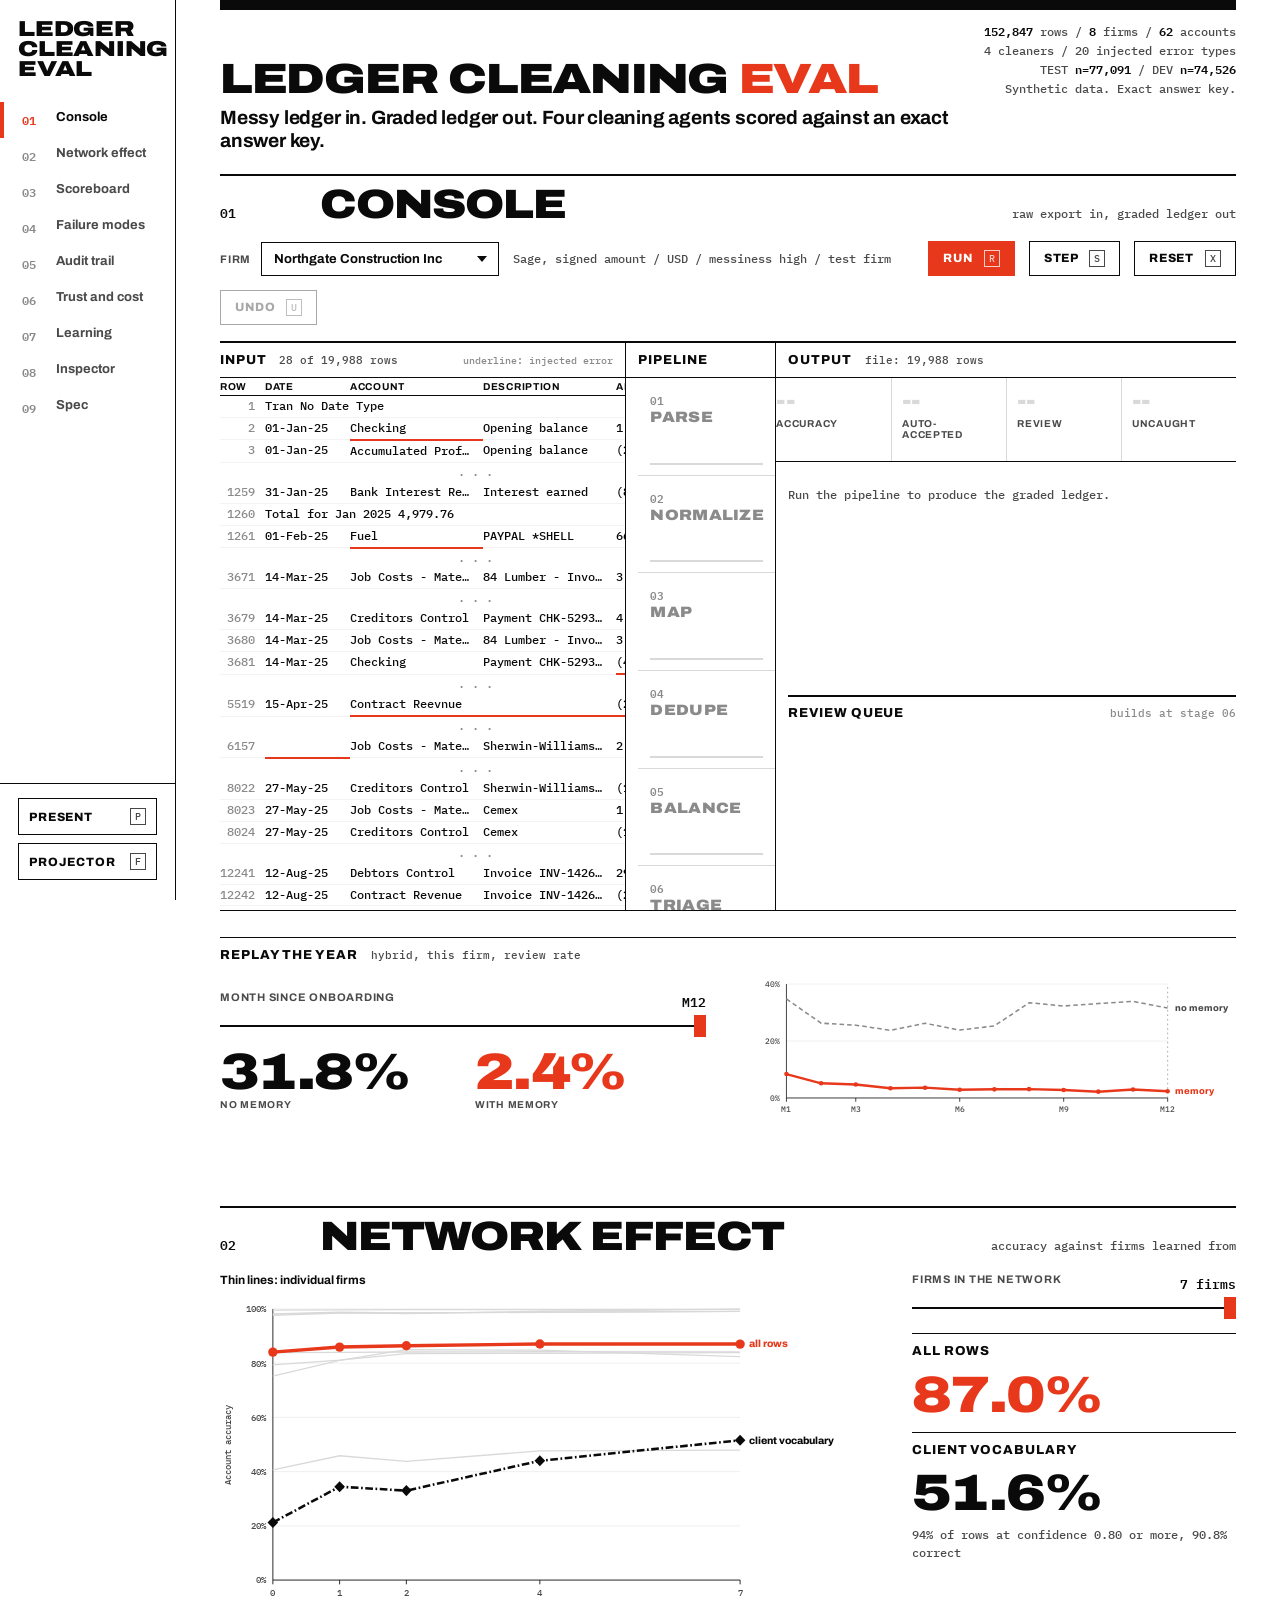
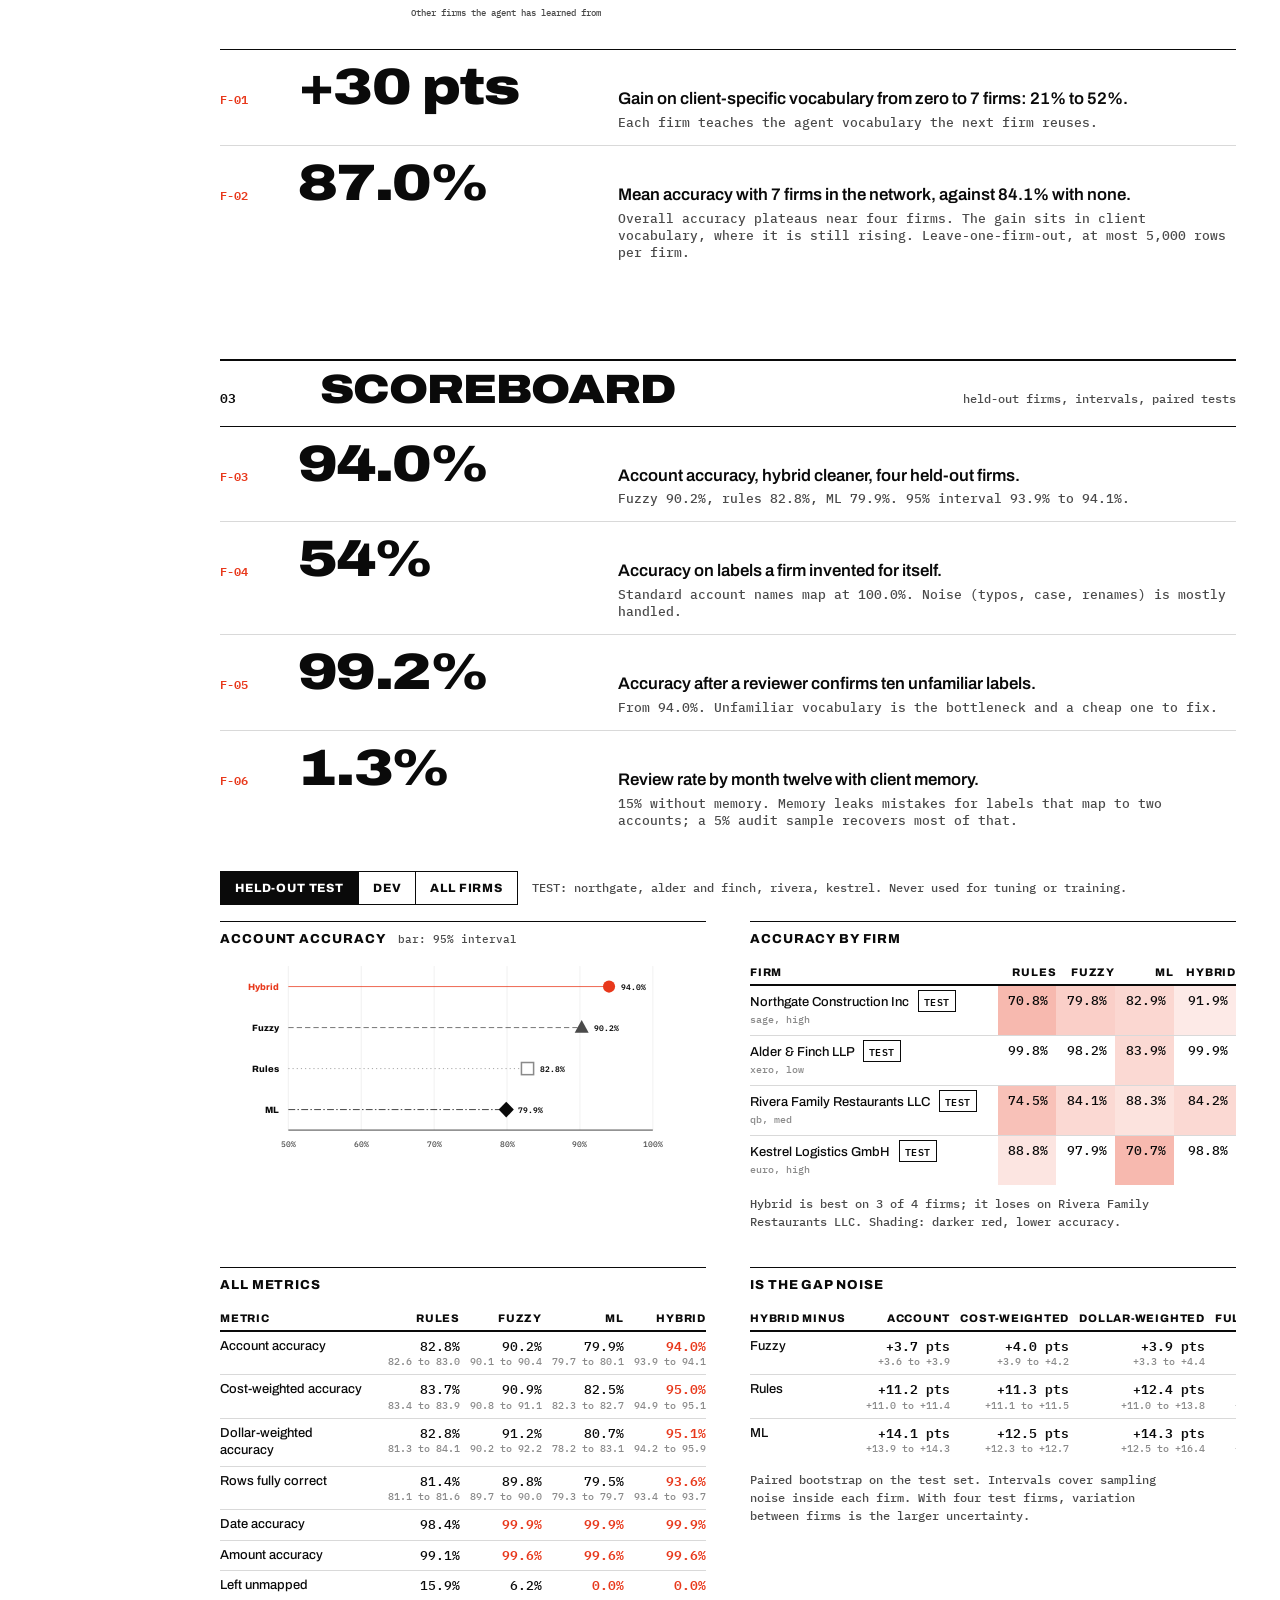
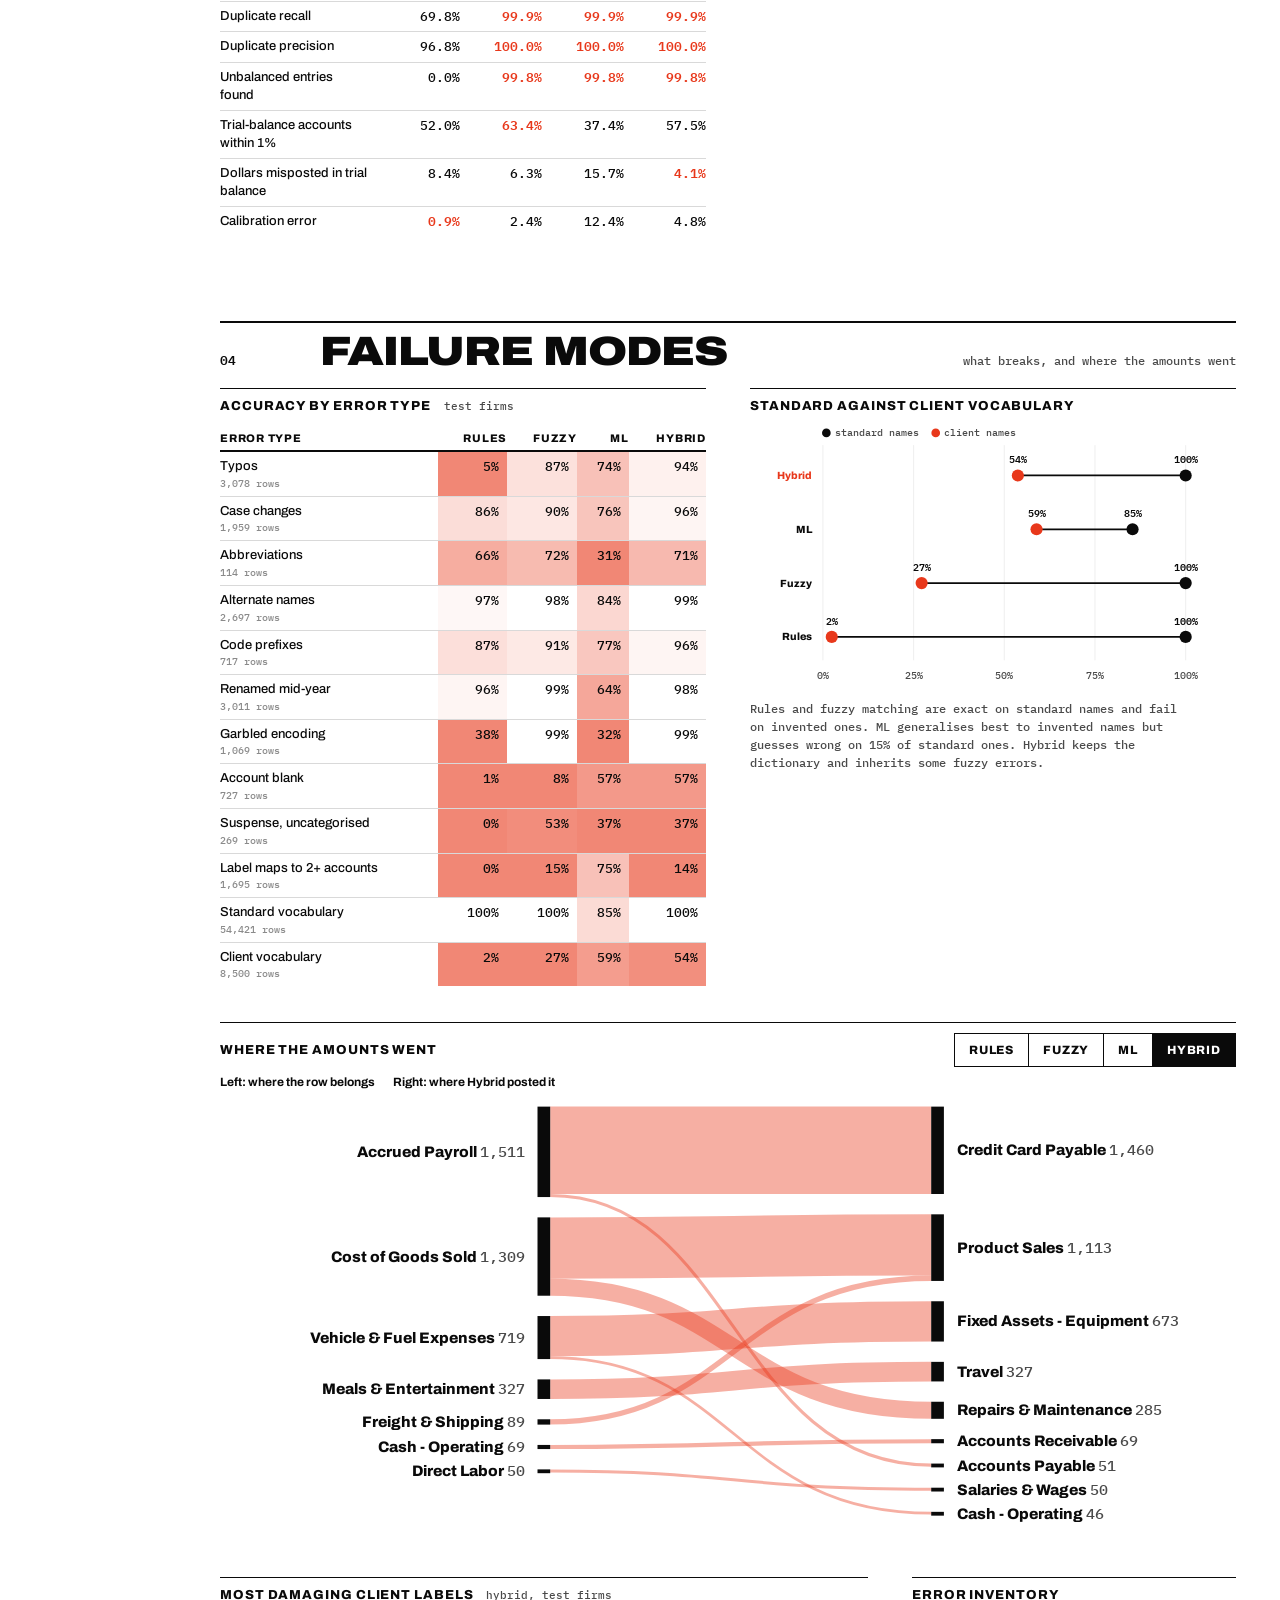
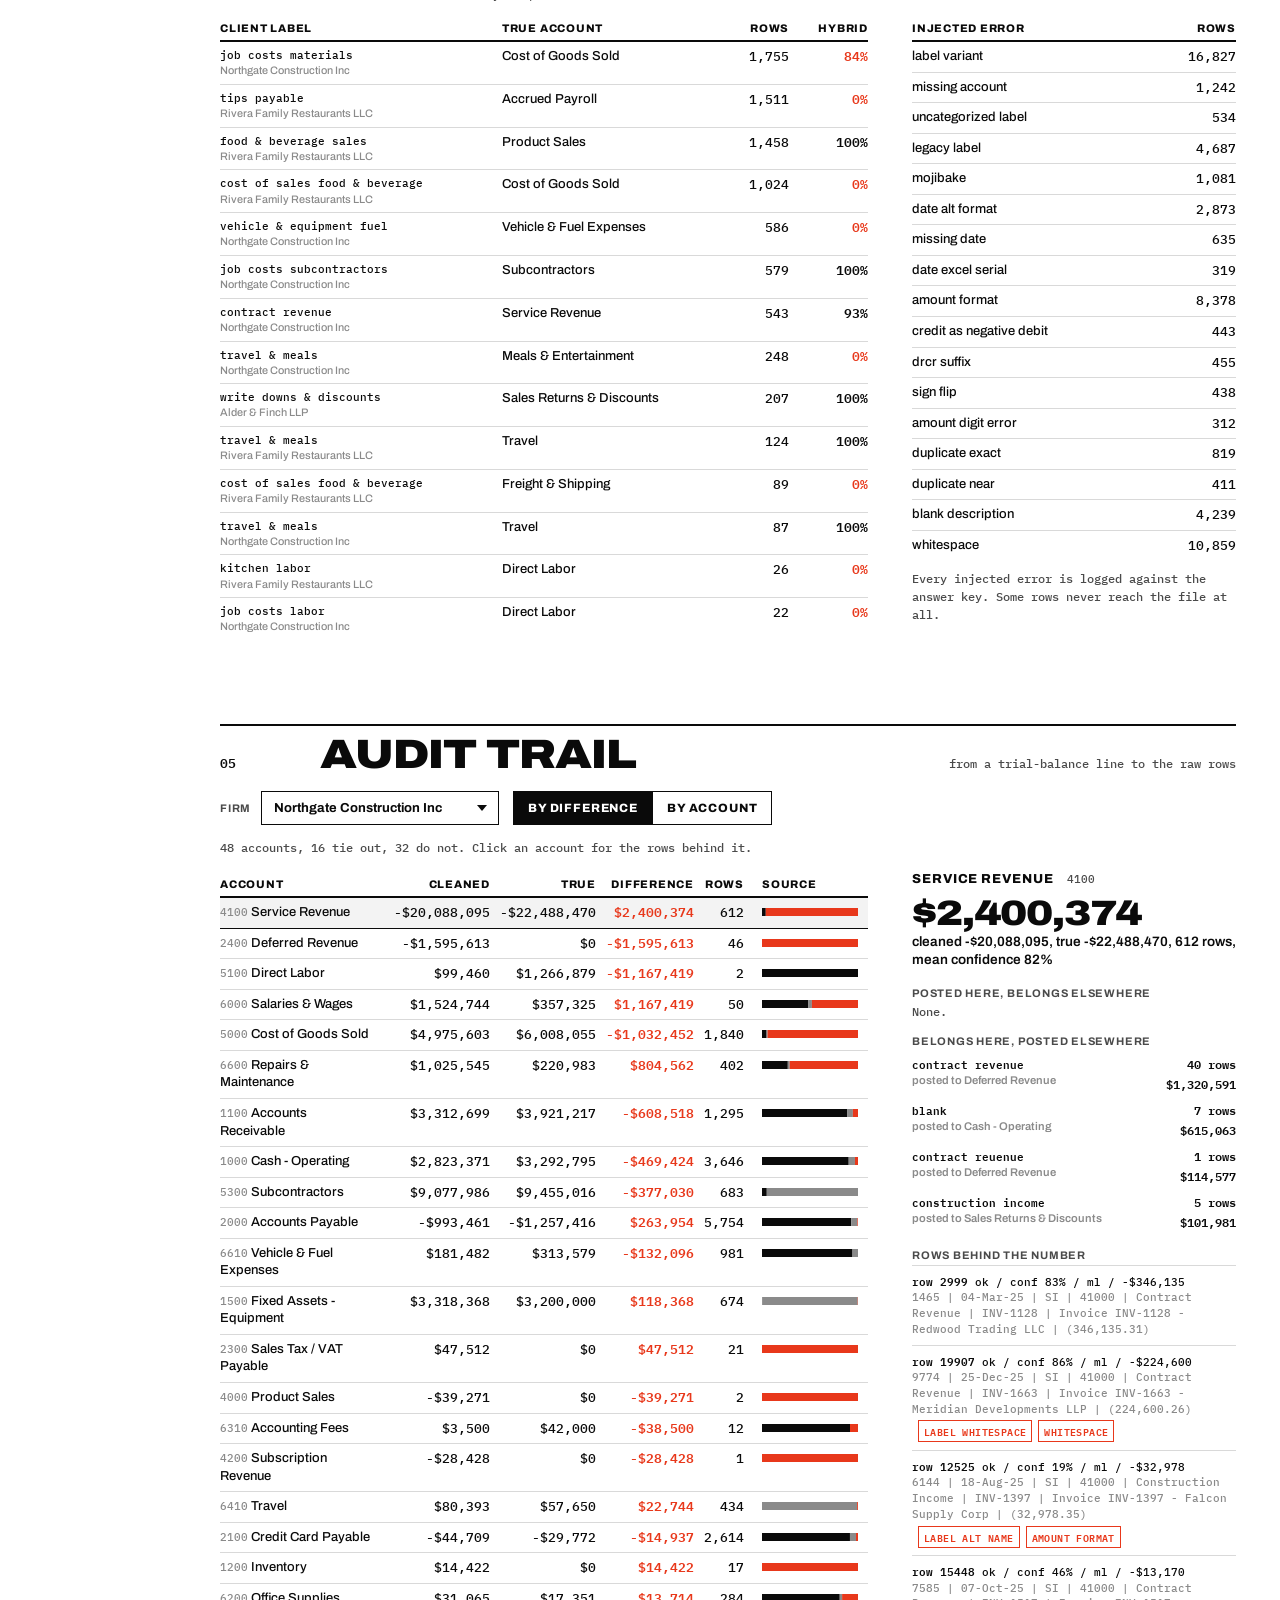
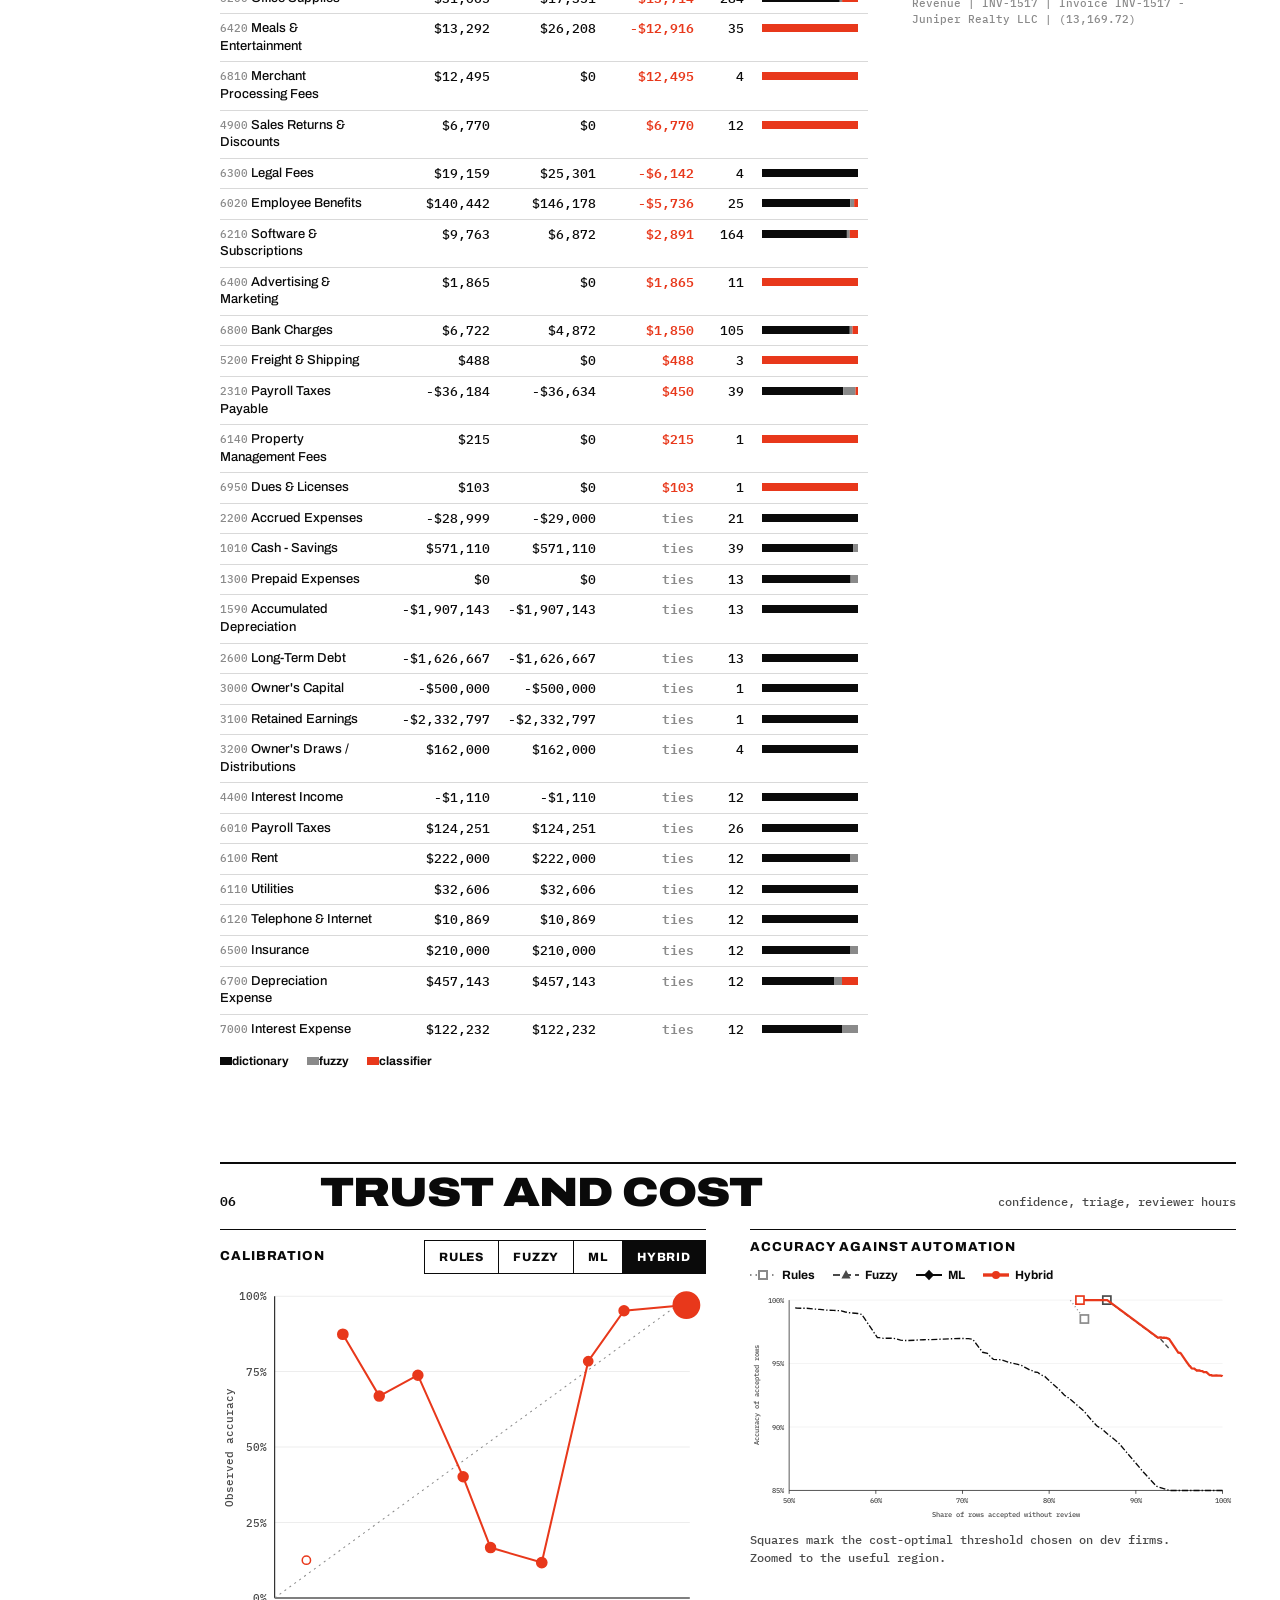
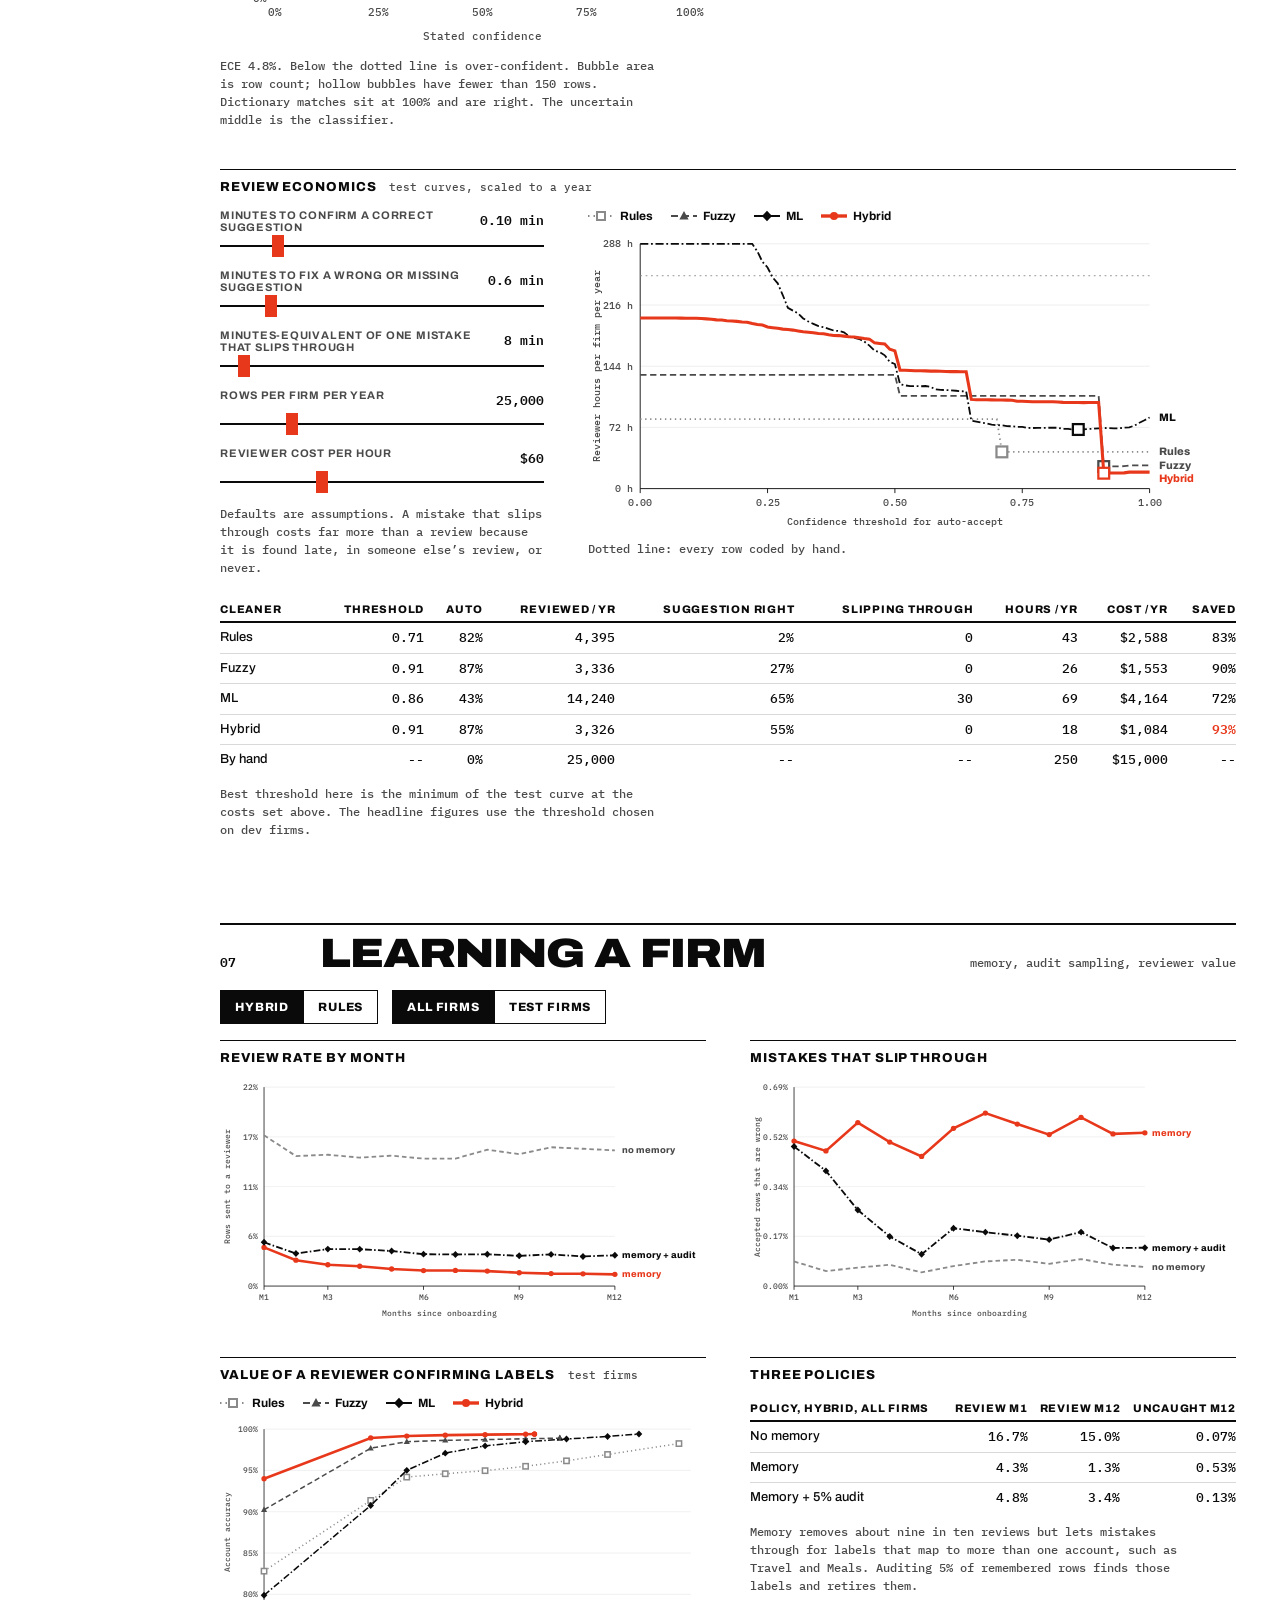
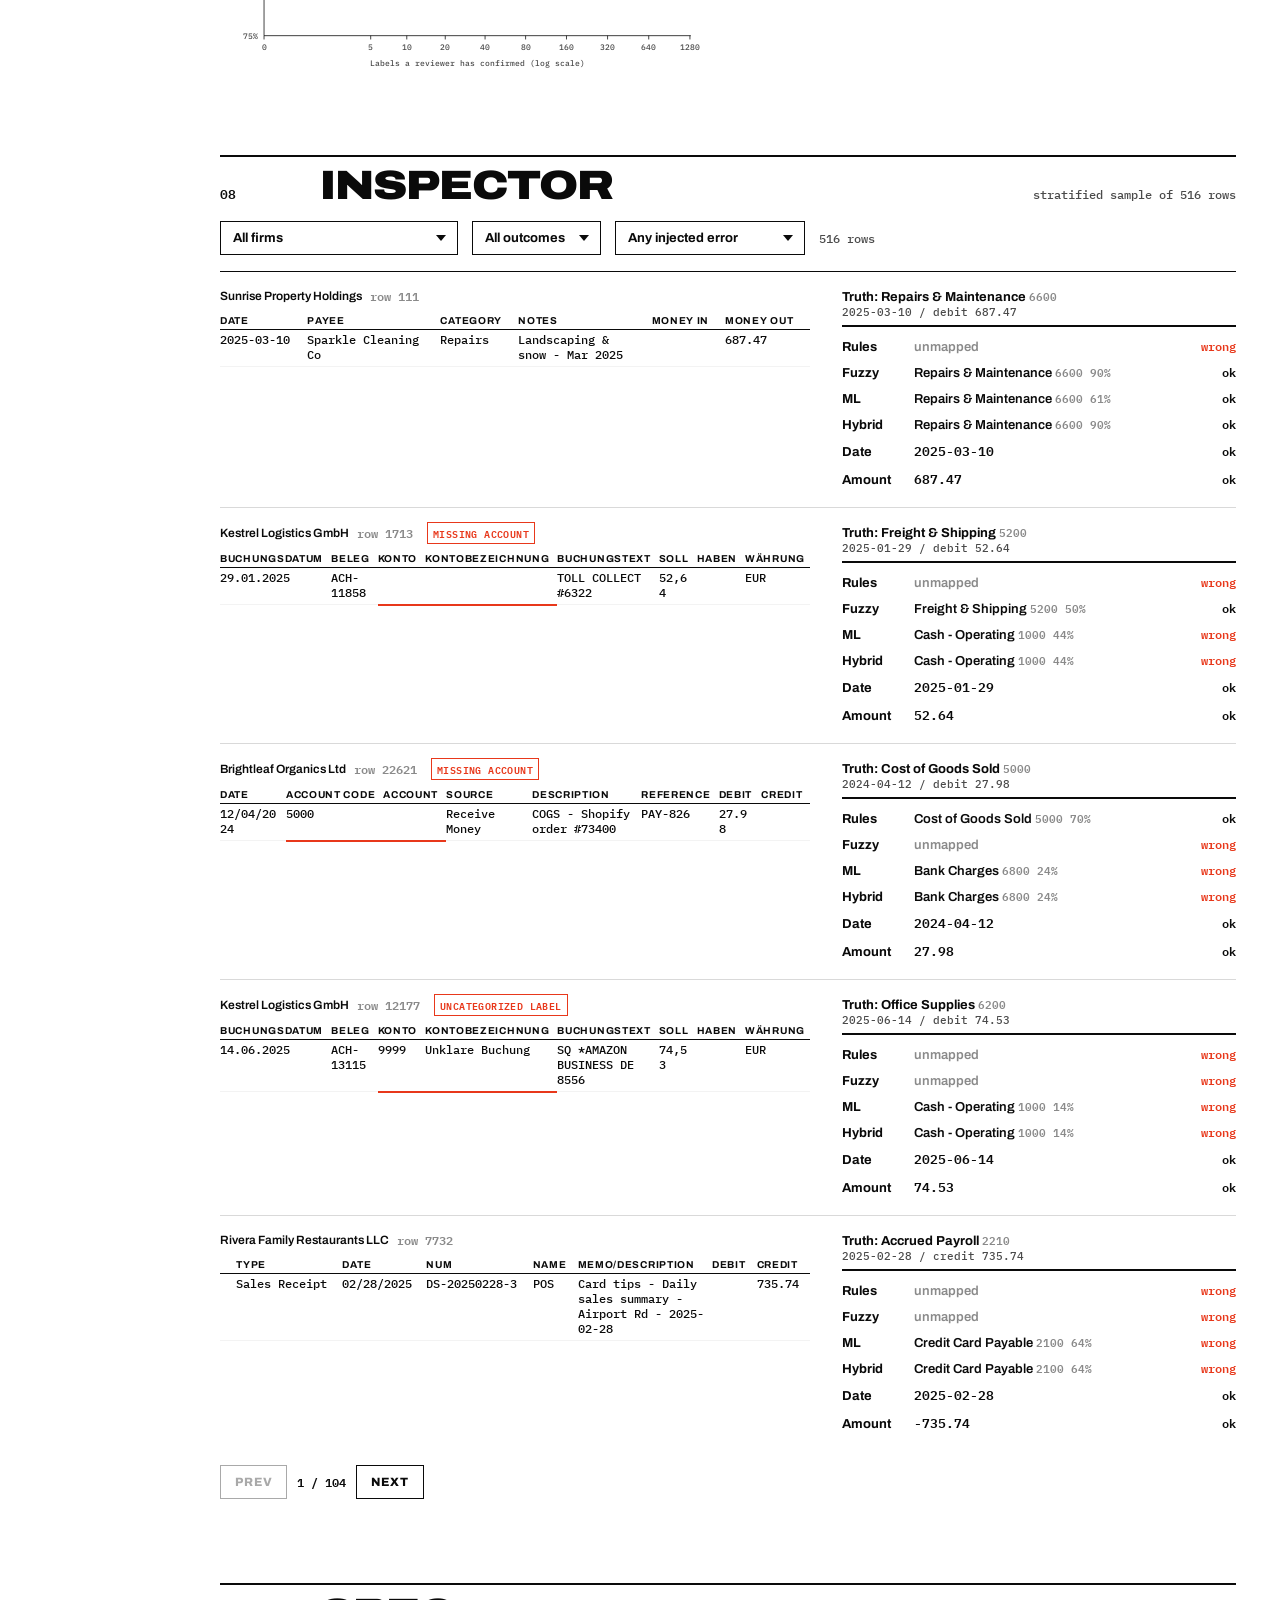
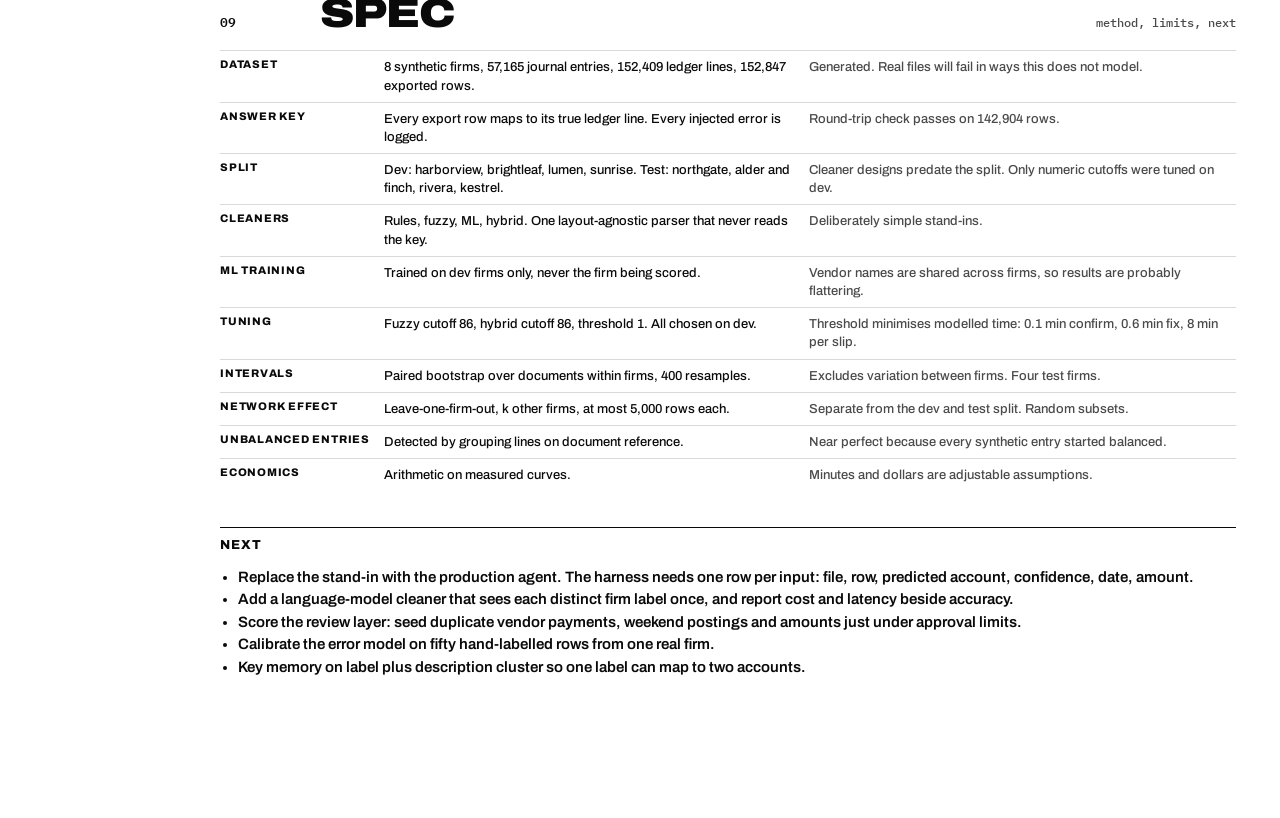
==== public/index.html @ 93ffc8ab "eval initial build" ====
<!DOCTYPE html>
<html lang="en">
<head>
<meta charset="utf-8">
<meta name="viewport" content="width=device-width, initial-scale=1">
<title>Ledger Cleaning Eval</title>
<style>@font-face{font-family:"Archivo";src:url([data-uri]) format("woff2");font-weight:100 900;font-stretch:62% 125%;font-style:normal;font-display:swap}
@font-face{font-family:"Plex Mono";src:url([data-uri]) format("woff2");font-weight:400;font-style:normal;font-display:swap}
@font-face{font-family:"Plex Mono";src:url([data-uri]) format("woff2");font-weight:500;font-style:normal;font-display:swap}
@font-face{font-family:"Plex Mono";src:url([data-uri]) format("woff2");font-weight:600;font-style:normal;font-display:swap}
/* Swiss print system: white, black, one vermilion. Square corners, hairline rules, upright type only. */
:root{
  --paper:#FFFFFF; --ink:#0A0A0A; --ink2:#4A4A4A; --ink3:#8A8A8A; --hair:#D9D9D9; --faint:#F3F3F3; --red:#E8381B;
  --sans:"Archivo","Helvetica Neue",Helvetica,Arial,sans-serif; --mono:"Plex Mono",ui-monospace,Menlo,Consolas,monospace;
  --rail:176px; --pad:44px; --rule:2px;
  font-size:16px;
}
:root.proj{font-size:19px;--rule:3px}
*{box-sizing:border-box;border-radius:0}
html{scroll-behavior:auto;scroll-padding-top:20px;-webkit-text-size-adjust:100%}
body{margin:0;background:var(--paper);color:var(--ink);font:500 0.9375rem/1.5 var(--sans);font-synthesis:none;-webkit-font-smoothing:antialiased}
i,em,cite,address,dfn,var{font-style:normal}
a{color:var(--ink)}
.mono{font-family:var(--mono)}
.n{font-family:var(--mono);font-variant-numeric:tabular-nums;text-align:right;white-space:nowrap}
.red{color:var(--red)}.dim{color:var(--ink2)}.faint{color:var(--ink3)}
:focus-visible{outline:2px solid var(--red);outline-offset:2px}
/* rail */
#rail{position:fixed;left:0;top:0;bottom:0;width:var(--rail);border-right:1px solid var(--ink);background:var(--paper);display:flex;flex-direction:column;z-index:30;padding:20px 0}
#rail .mark{font:900 1.35rem/0.92 var(--sans);font-stretch:125%;letter-spacing:-0.01em;text-transform:uppercase;padding:0 18px 22px}
#rail nav{display:flex;flex-direction:column;flex:1}
#rail nav a{display:grid;grid-template-columns:28px 1fr;gap:6px;padding:8px 18px;text-decoration:none;font:700 0.8125rem/1.15 var(--sans);border-left:4px solid transparent;color:var(--ink2)}
#rail nav a b{font:600 0.75rem var(--mono);color:var(--ink3)}
#rail nav a:hover{color:var(--ink)}
#rail nav a.on{color:var(--ink);border-left-color:var(--red)}
#rail nav a.on b{color:var(--red)}
#rail .tools{padding:14px 18px 0;border-top:1px solid var(--ink);display:flex;flex-direction:column;gap:8px}
#rail .tools button{display:flex;justify-content:space-between;align-items:center;padding:9px 10px}
#rail .tools button kbd{margin-left:6px}
/* main */
main{margin-left:var(--rail);padding:0 var(--pad) 140px;max-width:1500px}
.hero{border-top:10px solid var(--ink);padding-top:12px;display:grid;grid-template-columns:1fr auto;gap:24px;align-items:end}
.hero h1{margin:0;font:900 clamp(1.7rem,3.3vw,3.05rem)/0.92 var(--sans);font-stretch:122%;letter-spacing:-0.03em;text-transform:uppercase;white-space:nowrap}
.hero h1 span{color:var(--red)}
.hero .meta{font:500 0.75rem/1.55 var(--mono);color:var(--ink2);text-align:right;white-space:nowrap}
.hero .meta b{color:var(--ink);font-weight:600}
.lead{font:700 clamp(1rem,1.5vw,1.3rem)/1.2 var(--sans);letter-spacing:-0.01em;margin:8px 0 0;max-width:46rem}
section{padding-top:84px}
#s01{padding-top:22px}
.sh{display:grid;grid-template-columns:92px 1fr auto;align-items:baseline;gap:8px;border-top:var(--rule) solid var(--ink);padding-top:10px;margin-bottom:16px}
.sh .si{font:600 0.8125rem var(--mono)}
.sh h2{margin:0;font:900 clamp(1.7rem,3.2vw,2.8rem)/0.95 var(--sans);font-stretch:118%;letter-spacing:-0.025em;text-transform:uppercase}
.sh .sl{font:500 0.75rem var(--mono);color:var(--ink2);text-align:right}
h3{margin:0;font:800 0.8125rem/1.2 var(--sans);letter-spacing:0.07em;text-transform:uppercase}
h3 small{font:500 0.6875rem var(--mono);letter-spacing:0;text-transform:none;color:var(--ink2);margin-left:10px}
.cols{display:grid;gap:44px}
.c2{grid-template-columns:1fr 1fr}.c3{grid-template-columns:repeat(3,1fr)}.c21{grid-template-columns:2fr 1fr}.c12{grid-template-columns:1fr 2fr}
.blk{border-top:1px solid var(--ink);padding-top:10px;min-width:0}
.blk>h3{margin-bottom:12px}
.note{font:500 0.75rem/1.5 var(--mono);color:var(--ink2);margin:10px 0 0;max-width:62ch}
/* findings */
.find{display:grid;grid-template-columns:58px minmax(210px,300px) 1fr;gap:20px;align-items:baseline;border-top:1px solid var(--hair);padding:14px 0}
.find:first-child{border-top:1px solid var(--ink)}
.find .fc{font:600 0.75rem var(--mono);color:var(--red)}
.find .fv{font:900 clamp(2rem,4vw,3.4rem)/0.9 var(--sans);font-stretch:118%;letter-spacing:-0.03em;font-variant-numeric:tabular-nums;white-space:nowrap}
.find .ft{font:600 1.05rem/1.3 var(--sans);max-width:44rem}
.find .ft span{font:500 0.8125rem var(--mono);color:var(--ink2);display:block;margin-top:4px}
/* controls */
button{font:800 0.75rem/1 var(--sans);letter-spacing:0.07em;text-transform:uppercase;border:1px solid var(--ink);background:var(--paper);color:var(--ink);padding:10px 14px;cursor:pointer;border-radius:0}
button:hover{background:var(--ink);color:var(--paper)}
button.primary{background:var(--red);border-color:var(--red);color:#fff}
button.primary:hover{background:var(--ink);border-color:var(--ink)}
button.on{background:var(--ink);color:var(--paper)}
button:disabled{opacity:.35;cursor:default;background:var(--paper);color:var(--ink)}
button kbd{font:500 0.625rem var(--mono);border:1px solid currentColor;padding:1px 4px;margin-left:8px;letter-spacing:0;opacity:.75}
.seg{display:inline-flex}.seg button{margin-left:-1px}.seg button:first-child{margin-left:0}
select,input[type=text]{font:700 0.8125rem var(--sans);border:1px solid var(--ink);background:var(--paper);color:var(--ink);padding:9px 12px;border-radius:0;max-width:100%}
select{appearance:none;-webkit-appearance:none;padding-right:32px;background-image:url("data:image/svg+xml;utf8,<svg xmlns='http://www.w3.org/2000/svg' width='10' height='6'><path d='M0 0h10L5 6z' fill='%230A0A0A'/></svg>");background-repeat:no-repeat;background-position:right 11px center}
input[type=range]{-webkit-appearance:none;appearance:none;width:100%;height:22px;background:transparent;margin:0}
input[type=range]::-webkit-slider-runnable-track{height:2px;background:var(--ink)}
input[type=range]::-moz-range-track{height:2px;background:var(--ink)}
input[type=range]::-webkit-slider-thumb{-webkit-appearance:none;width:12px;height:22px;background:var(--red);border:0;border-radius:0;margin-top:-10px}
input[type=range]::-moz-range-thumb{width:12px;height:22px;background:var(--red);border:0;border-radius:0}
.lbl{font:700 0.6875rem var(--sans);letter-spacing:0.07em;text-transform:uppercase;color:var(--ink2);display:flex;align-items:center;gap:10px}
.bar{display:flex;gap:14px;align-items:center;flex-wrap:wrap;margin-bottom:16px}
.bar .grow{flex:1}
/* tables */
table.t{width:100%;border-collapse:collapse;font:500 0.8125rem/1.35 var(--sans)}
.t th{font:800 0.6875rem var(--sans);letter-spacing:0.07em;text-transform:uppercase;text-align:left;border-bottom:var(--rule) solid var(--ink);padding:6px 10px 6px 0;white-space:nowrap;vertical-align:bottom}
.t th.n{text-align:right}
.t td{border-bottom:1px solid var(--hair);padding:6px 10px 6px 0;vertical-align:top}
.t td.n,.t th.n{padding-right:0;padding-left:10px}
.t tr:last-child td{border-bottom:0}
.t td.best{font-weight:800;color:var(--red)}
.t .ci{display:block;font:500 0.625rem var(--mono);color:var(--ink3)}
.t tr.click{cursor:pointer}.t tr.click:hover td{background:var(--faint)}
.t tr.sel td{background:var(--faint);border-bottom-color:var(--ink)}
.heat td.h{text-align:right;font-family:var(--mono);font-variant-numeric:tabular-nums;padding:6px 8px}
.sc{overflow-x:auto}
.mk{display:inline-block;vertical-align:-2px;margin-right:6px}
.tag{font:700 0.625rem var(--mono);letter-spacing:0.04em;border:1px solid var(--ink);padding:1px 5px;margin-left:6px;white-space:nowrap;text-transform:uppercase}
.tag.r{border-color:var(--red);color:var(--red)}
.tag.f{background:var(--ink);color:#fff}
.tag.x{background:var(--red);border-color:var(--red);color:#fff}
.legend{display:flex;gap:18px;flex-wrap:wrap;font:700 0.75rem var(--sans);margin:0 0 10px;align-items:center}
svg{display:block;width:100%;height:auto;overflow:visible}
svg text{font-family:var(--mono);font-size:11px;fill:var(--ink2)}
svg .k{fill:var(--ink);font-family:var(--sans);font-weight:800;font-size:12px}
svg .v{fill:var(--ink);font-weight:600}
.sl-row{display:grid;grid-template-columns:1fr auto;gap:2px 12px;margin-bottom:12px;font:600 0.8125rem var(--sans)}
.sl-row b{font:600 0.8125rem var(--mono)}.sl-row input{grid-column:1/3}
/* console */
.con{display:grid;grid-template-columns:minmax(0,1.1fr) 150px minmax(0,1.25fr);border-top:var(--rule) solid var(--ink);border-bottom:1px solid var(--ink);height:clamp(470px,calc(100vh - 330px),760px)}
.con>div{display:flex;flex-direction:column;min-height:0;min-width:0;border-left:1px solid var(--ink)}
.con .ph{flex-wrap:wrap;gap:2px 10px}
input{font-family:inherit}
.con>div:first-child{border-left:0}
.con .ph{display:flex;justify-content:space-between;align-items:baseline;padding:10px 12px 8px 0;border-bottom:1px solid var(--ink)}
.con>div+div .ph{padding-left:12px}
.con .pb{overflow:auto;flex:1;min-height:0}
#cOutWrap .pb{display:flex;flex-direction:column;overflow:hidden}
#cOut{flex:1 1 52%;overflow:auto;min-height:0}
#cQ{flex:1 1 48%;overflow:auto;min-height:0;border-top:var(--rule) solid var(--ink)}
#cQ .q{margin-top:0;border-top:0}
.con>div+div .pb{padding-left:12px}
.raw{width:100%;border-collapse:collapse;font:500 0.71875rem/1.3 var(--mono)}
.raw td,.raw th{padding:3px 8px 3px 0;white-space:nowrap;text-align:left;vertical-align:top;border-bottom:1px solid var(--faint)}
.raw th{position:sticky;top:0;background:var(--paper);font:700 0.625rem var(--sans);letter-spacing:0.07em;text-transform:uppercase;border-bottom:1px solid var(--ink);z-index:2}
.raw td.rn{color:var(--ink3);text-align:right;padding-right:10px}
.raw td.e{border-bottom:2px solid var(--red)}
.raw td{max-width:17ch;overflow:hidden;text-overflow:ellipsis}.raw td.d{max-width:19ch}.raw td.rn{max-width:none}
.raw tr.skip td{color:var(--ink3);text-decoration:line-through;text-decoration-thickness:1px}
.raw tr.skip td.tg{text-decoration:none}
.raw tr.dup td{color:var(--ink3);text-decoration:line-through}
.raw tr.gap td{color:var(--ink3);text-align:center;border-bottom:0;padding:2px}
.raw tr.live td{background:var(--faint)}
.pipe .st{padding:12px 12px 10px;border-bottom:1px solid var(--hair)}
.pipe .st .sn{font:700 0.6875rem var(--mono);color:var(--ink3)}
.pipe .st .nm{font:900 0.9375rem var(--sans);font-stretch:112%;letter-spacing:0.02em;text-transform:uppercase;color:var(--ink3)}
.pipe .st .sx{font:500 0.6875rem/1.35 var(--mono);color:var(--ink3);min-height:2.7em;margin-top:2px}
.pipe .st .pg{height:2px;background:var(--hair);margin-top:6px}.pipe .st .pg span{display:block;height:2px;width:0;background:var(--ink)}
.pipe .st.act .nm{color:var(--red)}.pipe .st.act .sn{color:var(--red)}.pipe .st.act .pg span{background:var(--red)}
.pipe .st.done .nm{color:var(--ink)}.pipe .st.done .sx{color:var(--ink2)}.pipe .st.done .pg span{width:100%}
.pipe .ks{padding:12px;font:500 0.625rem/1.8 var(--mono);color:var(--ink2)}
.score{display:grid;grid-template-columns:repeat(4,1fr);border-bottom:1px solid var(--ink)}
.score>div{padding:10px 10px 8px 0;border-left:1px solid var(--hair);padding-left:10px}
.score>div:first-child{border-left:0;padding-left:0}
.score .sv.empty{color:var(--hair)}
.score .sv{font:900 clamp(1.25rem,2vw,1.75rem)/1 var(--sans);font-stretch:112%;letter-spacing:-0.03em;font-variant-numeric:tabular-nums}
.score .sk{font:700 0.625rem var(--sans);letter-spacing:0.07em;text-transform:uppercase;color:var(--ink2);margin-top:4px}
.score .sd{font:600 0.6875rem var(--mono);min-height:1.2em;color:var(--ink2)}
.score .sd.up{color:var(--ink)}.score .sd.warn{color:var(--red)}
.out{width:100%;border-collapse:collapse;font:500 0.71875rem/1.3 var(--mono)}
.out td,.out th{padding:3px 8px 3px 0;white-space:nowrap;border-bottom:1px solid var(--faint);vertical-align:middle}
.out th{position:sticky;top:0;background:var(--paper);font:700 0.625rem var(--sans);letter-spacing:0.07em;text-transform:uppercase;text-align:left;border-bottom:1px solid var(--ink);z-index:2}
.out td.acct{font:600 0.72rem var(--sans);max-width:24ch;overflow:hidden;text-overflow:ellipsis}
.out td.cf{width:84px}
.out .cb{display:inline-block;height:6px;background:var(--ink);vertical-align:middle;margin-right:6px}
.out .cb.lo{background:var(--red)}
.out tr.click{cursor:pointer}.out tr.click:hover td{background:var(--faint)}
.out tr.rv td.acct{border-left:3px solid var(--red);padding-left:6px}
.out tr.dup td{color:var(--ink3);text-decoration:line-through}
.out tr.wrong td.chk{color:var(--red);font-weight:700}
.out tr.pp td{background:var(--faint);white-space:normal;padding:10px 12px;border-bottom:1px solid var(--ink)}
.pp .pgrid{display:grid;grid-template-columns:repeat(4,1fr);gap:16px;font:500 0.6875rem/1.45 var(--mono)}
.pp .pgrid h4{margin:0 0 4px;font:800 0.625rem var(--sans);letter-spacing:0.07em;text-transform:uppercase;color:var(--red)}
.q{border-top:var(--rule) solid var(--ink);margin-top:14px}
.q .qh{display:flex;justify-content:space-between;align-items:baseline;padding:8px 0}
.qi{display:grid;grid-template-columns:1fr auto auto;gap:4px 14px;align-items:baseline;padding:7px 0;border-top:1px solid var(--hair);cursor:pointer;font:600 0.75rem var(--sans)}
.qi:hover{background:var(--faint)}
.qi .ql{font:600 0.75rem var(--mono)}
.qi .qs{font:500 0.6875rem var(--mono);color:var(--ink2);grid-column:1/4}
.qi.cur{background:var(--faint);border-left:3px solid var(--red);padding-left:8px}
.qi.done{color:var(--ink3);cursor:default}
.cf-box{border:2px solid var(--ink);padding:12px;margin:10px 0 4px}
.cf-box .row{display:flex;gap:10px;align-items:center;flex-wrap:wrap;margin-top:10px}
.cf-box .eff{font:500 0.6875rem/1.5 var(--mono);color:var(--ink2);margin-top:8px}
.rp{display:grid;grid-template-columns:auto 1fr;gap:16px;align-items:center;margin-top:18px}
.rp .rpn{font:900 clamp(1.4rem,2.4vw,2rem)/1 var(--sans);font-stretch:112%;letter-spacing:-0.02em;font-variant-numeric:tabular-nums}
.talk{position:fixed;left:calc(var(--rail) + 20px);bottom:20px;width:min(520px,calc(100vw - var(--rail) - 40px));border:2px solid var(--ink);background:var(--paper);padding:14px 16px;z-index:40;display:none}
.talk.on{display:block}
.talk h4{margin:0 0 6px;font:800 0.75rem var(--sans);letter-spacing:0.07em;text-transform:uppercase;display:flex;justify-content:space-between}
.talk ul{margin:0;padding-left:18px;font:600 0.875rem/1.4 var(--sans)}
.talk li{margin:3px 0}
.frame{outline:3px solid var(--red);outline-offset:8px}
.sparkline{display:block}
.kv{width:100%;border-collapse:collapse}.kv td{border-top:1px solid var(--hair);padding:7px 14px 7px 0;vertical-align:top;font:500 0.8125rem/1.4 var(--sans)}
.kv td:first-child{font:800 0.6875rem var(--sans);letter-spacing:0.07em;text-transform:uppercase;width:150px;white-space:nowrap}
.kv td:last-child{color:var(--ink2);width:42%}
.ins{display:grid;grid-template-columns:minmax(0,1.5fr) minmax(0,1fr);gap:32px;border-top:1px solid var(--hair);padding:14px 0}
.ins:first-child{border-top:1px solid var(--ink)}
.ins .meta{font:600 0.75rem var(--sans);display:flex;gap:8px;flex-wrap:wrap;align-items:center;margin-bottom:6px}
.ins .raw td{white-space:normal;word-break:normal;overflow-wrap:anywhere}
.pr{display:grid;grid-template-columns:64px 1fr auto;gap:8px;font:600 0.8125rem var(--sans);padding:3px 0;align-items:baseline}
.pr .ok{font:700 0.75rem var(--mono)}.pr .no{font:700 0.75rem var(--mono);color:var(--red)}
.truth{font:700 0.8125rem var(--sans);border-bottom:2px solid var(--ink);padding-bottom:6px;margin-bottom:6px}
.pager{display:flex;gap:10px;align-items:center;margin-top:14px;font:600 0.75rem var(--mono)}
@media (max-width:1100px){
  :root{--rail:0px;--pad:18px}
  #rail{position:sticky;top:0;width:auto;height:auto;flex-direction:row;align-items:center;border-right:0;border-bottom:1px solid var(--ink);padding:0;overflow-x:auto}
  #rail .mark{display:none}#rail nav{flex-direction:row}#rail nav a{padding:12px 12px;border-left:0;border-bottom:3px solid transparent;white-space:nowrap}#rail nav a.on{border-bottom-color:var(--red)}
  #rail .tools{border-top:0;flex-direction:row;padding:0 12px}
  main{margin-left:0}
  .hero{grid-template-columns:1fr}.hero h1{white-space:normal}.hero .meta{text-align:left;white-space:normal}
  .cols,.c2,.c3,.c21,.c12{grid-template-columns:minmax(0,1fr);gap:28px}
  .con{grid-template-columns:minmax(0,1fr);height:auto}.con>div{border-left:0;border-top:1px solid var(--ink)}.con .pb{max-height:420px}
  .pipe #cPipe{display:grid;grid-template-columns:repeat(3,1fr)}.pipe .ks{display:none}
  .find{grid-template-columns:44px minmax(0,1fr)}.find .ft{grid-column:1/3}
  .ins{grid-template-columns:minmax(0,1fr)}.pp .pgrid{grid-template-columns:1fr 1fr}
  .sh{grid-template-columns:44px minmax(0,1fr)}.sh .sl{display:none}
  .talk{left:12px;width:calc(100vw - 24px)}
}
@media (prefers-reduced-motion:reduce){*{animation:none!important;transition:none!important}}
@keyframes wipe{from{opacity:0}to{opacity:1}}
.wipe{animation:wipe 120ms steps(2,end) both}

.pipe .st.act .pg span{width:0}
.pipe .st.act.go .pg span{width:100%;transition:width 520ms steps(13,end)}
.numeral{font:900 clamp(2rem,4vw,3.4rem)/0.9 var(--sans);font-stretch:118%;letter-spacing:-0.03em;font-variant-numeric:tabular-nums}
.sk{font:700 0.625rem var(--sans);letter-spacing:0.07em;text-transform:uppercase;color:var(--ink2);margin-top:4px}
.sl-row span{font:700 0.6875rem var(--sans);letter-spacing:0.07em;text-transform:uppercase;color:var(--ink2)}
.hero h1 span,.red{color:var(--red)}

@media (max-width:520px){.score{grid-template-columns:repeat(2,minmax(0,1fr))}.score>div:nth-child(3){border-left:0;padding-left:0}.score>div:nth-child(n+3){border-top:1px solid var(--hair)}.hero h1{font-size:1.7rem}}
</style>
</head>
<body>
<aside id="rail">
  <div class="mark">Ledger<br>cleaning<br>eval</div>
  <nav id="railNav" aria-label="Sections"></nav>
  <div class="tools"><button id="btnPresent">Present <kbd>P</kbd></button><button id="btnProj">Projector <kbd>F</kbd></button></div>
</aside>
<main>
<header class="hero"><h1>Ledger cleaning <span>eval</span></h1><div class="meta" id="heroMeta"></div></header>
<p class="lead">Messy ledger in. Graded ledger out. Four cleaning agents scored against an exact answer key.</p>

<section id="s01">
  <div class="sh"><span class="si">01</span><h2>Console</h2><span class="sl">raw export in, graded ledger out</span></div>
  <div class="bar">
    <label class="lbl">Firm <select id="cClient" aria-label="Firm"></select></label><span class="mono dim" id="cMeta" style="font-size:.72rem"></span><span class="grow"></span>
    <button class="primary" id="bRun">Run <kbd>R</kbd></button><button id="bStep">Step <kbd>S</kbd></button><button id="bReset">Reset <kbd>X</kbd></button><button id="bUndo">Undo <kbd>U</kbd></button>
  </div>
  <div class="con">
    <div><div class="ph"><h3>Input <small id="cInMeta"></small></h3><span class="mono faint" style="font-size:.65rem">underline: injected error</span></div><div class="pb" id="cIn"></div></div>
    <div class="pipe"><div class="ph"><h3>Pipeline</h3></div><div class="pb" id="cPipe"></div></div>
    <div id="cOutWrap">
      <div class="ph"><h3>Output <small id="sN"></small></h3></div>
      <div class="score" aria-live="polite">
        <div><div class="sv" id="sAcc">--</div><div class="sk">Accuracy</div><div class="sd" id="sAccD"></div></div>
        <div><div class="sv" id="sAuto">--</div><div class="sk">Auto-accepted</div><div class="sd" id="sAutoD"></div></div>
        <div><div class="sv" id="sRev">--</div><div class="sk">Review</div><div class="sd" id="sRevD"></div></div>
        <div><div class="sv" id="sLeak">--</div><div class="sk">Uncaught</div><div class="sd" id="sLeakD"></div></div>
      </div>
      <div class="pb"><div id="cOut"></div><div id="cQ"></div></div>
    </div>
  </div>
  <div class="blk" style="margin-top:26px"><h3>Replay the year <small>hybrid, this firm, review rate</small></h3>
    <div class="cols c2" style="margin-top:14px;align-items:center">
      <div><div class="sl-row"><span>Month since onboarding</span><b id="rpMl">M12</b><input type="range" id="rpM" min="1" max="12" value="12" aria-label="Month"></div>
        <div style="display:grid;grid-template-columns:1fr 1fr;gap:24px;margin-top:10px"><div><div class="numeral" id="rpA">--</div><div class="sk">No memory</div></div><div><div class="numeral red" id="rpB">--</div><div class="sk">With memory</div></div></div></div>
      <div id="rpC"></div>
    </div>
  </div>
  <datalist id="acctList"></datalist>
</section>

<section id="s02">
  <div class="sh"><span class="si">02</span><h2>Network effect</h2><span class="sl">accuracy against firms learned from</span></div>
  <div class="cols c21">
    <div><div class="legend"><span>Thin lines: individual firms</span></div><div id="netChart"></div></div>
    <div>
      <div class="sl-row"><span>Firms in the network</span><b id="netK">7 firms</b><input type="range" id="netSl" min="0" max="4" step="1" value="4" aria-label="Firms in the network"></div>
      <div class="blk" style="margin-top:14px"><h3>All rows</h3><div class="numeral red" id="netAcc">--</div></div>
      <div class="blk" style="margin-top:14px"><h3>Client vocabulary</h3><div class="numeral" id="netCs">--</div></div>
      <p class="note" id="netCov"></p>
    </div>
  </div>
  <div id="netFind" style="margin-top:28px"></div>
</section>

<section id="s03">
  <div class="sh"><span class="si">03</span><h2>Scoreboard</h2><span class="sl">held-out firms, intervals, paired tests</span></div>
  <div id="sbFind"></div>
  <div class="bar" style="margin-top:28px"><div class="seg" id="sbSeg"></div><span class="mono dim" id="sbNote" style="font-size:.72rem"></span></div>
  <div class="cols c2"><div class="blk"><h3>Account accuracy <small>bar: 95% interval</small></h3><div id="sbDot"></div></div><div class="blk"><h3>Accuracy by firm</h3><div class="sc" id="sbMat"></div></div></div>
  <div class="cols c2" style="margin-top:36px"><div class="blk"><h3>All metrics</h3><div class="sc" id="sbMet"></div></div><div class="blk"><h3>Is the gap noise</h3><div class="sc" id="sbPair"></div></div></div>
</section>

<section id="s04">
  <div class="sh"><span class="si">04</span><h2>Failure modes</h2><span class="sl">what breaks, and where the amounts went</span></div>
  <div class="cols c2"><div class="blk"><h3>Accuracy by error type <small>test firms</small></h3><div class="sc" id="fMat"></div></div><div class="blk"><h3>Standard against client vocabulary</h3><div id="fVoc"></div></div></div>
  <div class="blk" style="margin-top:36px"><div class="bar" style="margin-bottom:8px"><h3>Where the amounts went</h3><span class="grow"></span><div class="seg" id="fFlowSeg"></div></div><div id="fFlow"></div></div>
  <div class="cols c21" style="margin-top:36px"><div class="blk"><h3>Most damaging client labels <small>hybrid, test firms</small></h3><div class="sc" id="fTop"></div></div><div class="blk"><h3>Error inventory</h3><div id="fInv"></div></div></div>
</section>

<section id="s05">
  <div class="sh"><span class="si">05</span><h2>Audit trail</h2><span class="sl">from a trial-balance line to the raw rows</span></div>
  <div class="bar"><label class="lbl">Firm <select id="auSel" aria-label="Firm"></select></label><div class="seg" id="auSort"></div><span class="mono dim" id="auHead" style="font-size:.72rem"></span></div>
  <div class="cols c21" style="align-items:start"><div class="sc" id="auTable"></div><div id="auDetail" style="position:sticky;top:16px;max-height:calc(100vh - 32px);overflow:auto"></div></div>
</section>

<section id="s06">
  <div class="sh"><span class="si">06</span><h2>Trust and cost</h2><span class="sl">confidence, triage, reviewer hours</span></div>
  <div class="cols c2">
    <div class="blk"><div class="bar" style="margin-bottom:8px"><h3>Calibration</h3><span class="grow"></span><div class="seg" id="calSeg"></div></div><div id="calChart"></div><p class="note" id="calNote"></p></div>
    <div class="blk"><h3>Accuracy against automation</h3><div id="covLeg" style="margin-top:8px"></div><div id="covChart"></div></div>
  </div>
  <div class="blk" style="margin-top:40px"><h3>Review economics <small>test curves, scaled to a year</small></h3>
    <div class="cols c12" style="margin-top:14px;align-items:start"><div id="ecCtl"></div><div id="ecChart"></div></div><div class="sc" id="ecTable" style="margin-top:20px"></div></div>
</section>

<section id="s07">
  <div class="sh"><span class="si">07</span><h2>Learning a firm</h2><span class="sl">memory, audit sampling, reviewer value</span></div>
  <div class="bar"><div class="seg" id="lnSegC"></div><div class="seg" id="lnSegS"></div></div>
  <div class="cols c2"><div class="blk"><h3>Review rate by month</h3><div id="lnRev"></div></div><div class="blk"><h3>Mistakes that slip through</h3><div id="lnWrong"></div></div></div>
  <div class="cols c2" style="margin-top:36px"><div class="blk"><h3>Value of a reviewer confirming labels <small>test firms</small></h3><div id="lnCurve"></div></div><div class="blk"><h3>Three policies</h3><div class="sc" id="lnTable"></div></div></div>
</section>

<section id="s08">
  <div class="sh"><span class="si">08</span><h2>Inspector</h2><span class="sl">stratified sample of 516 rows</span></div>
  <div class="bar"><select id="inC" aria-label="Firm"></select><select id="inO" aria-label="Outcome"></select><select id="inT" aria-label="Injected error"></select><span class="mono dim" id="inCount" style="font-size:.72rem"></span></div>
  <div id="inList"></div>
  <div class="pager"><button id="inPrev">Prev</button><span id="inPage"></span><button id="inNext">Next</button></div>
</section>

<section id="s09">
  <div class="sh"><span class="si">09</span><h2>Spec</h2><span class="sl">method, limits, next</span></div>
  <div id="spKv"></div>
  <div class="blk" style="margin-top:36px"><h3>Next</h3><ul style="margin:10px 0 0;padding-left:18px;font-weight:600;line-height:1.5" id="spNext"></ul></div>
</section>
</main>
<div class="talk" id="talk" role="complementary" aria-label="Talking points"></div>
<script>'use strict';
const DATA = {"results":{"generated":"2026-11-25","split":{"dev":["harborview_dental","brightleaf_organics","lumen_software","sunrise_property"],"test":["northgate_construction","alder_finch_llp","rivera_restaurants","kestrel_logistics"]},"cleaners":{"rules":{"all":{"name":"rules","row_classification":{"precision":1.0,"recall":0.998,"missed_data_rows":310,"junk_kept":0},"duplicates":{"precision":0.9602,"recall":0.6862,"recall_exact":0.9927,"recall_near":0.0754,"false_dups":35,"true_dups":1230},"by_client":[{"client_id":"alder_finch_llp","n":12791,"acc":0.9982,"acc_cost_weighted":0.9986,"acc_dollar_weighted":0.9994,"unmapped":0.0018,"date_acc":0.9977,"amount_acc":0.9987,"fully_correct":0.9946},{"client_id":"brightleaf_organics","n":32089,"acc":0.9876,"acc_cost_weighted":0.9888,"acc_dollar_weighted":0.992,"unmapped":0.0124,"date_acc":0.9824,"amount_acc":0.9931,"fully_correct":0.9634},{"client_id":"harborview_dental","n":25662,"acc":0.7411,"acc_cost_weighted":0.7229,"acc_dollar_weighted":0.8352,"unmapped":0.2589,"date_acc":0.9958,"amount_acc":0.9964,"fully_correct":0.7354},{"client_id":"kestrel_logistics","n":27488,"acc":0.8878,"acc_cost_weighted":0.8905,"acc_dollar_weighted":0.881,"unmapped":0.077,"date_acc":0.9703,"amount_acc":0.9816,"fully_correct":0.8648},{"client_id":"lumen_software","n":16266,"acc":0.9868,"acc_cost_weighted":0.9872,"acc_dollar_weighted":0.9913,"unmapped":0.0132,"date_acc":0.9983,"amount_acc":0.999,"fully_correct":0.9841},{"client_id":"northgate_construction","n":19988,"acc":0.7075,"acc_cost_weighted":0.7288,"acc_dollar_weighted":0.7253,"unmapped":0.2925,"date_acc":0.9843,"amount_acc":0.9935,"fully_correct":0.6914},{"client_id":"rivera_restaurants","n":16824,"acc":0.7446,"acc_cost_weighted":0.7511,"acc_dollar_weighted":0.7044,"unmapped":0.2554,"date_acc":0.9954,"amount_acc":0.9965,"fully_correct":0.7385},{"client_id":"sunrise_property","n":509,"acc":0.1375,"acc_cost_weighted":0.1641,"acc_dollar_weighted":0.1895,"unmapped":0.6444,"date_acc":0.9018,"amount_acc":0.9921,"fully_correct":0.1297}],"overall":{"n":151617,"acc":0.8619,"acc_cost_weighted":0.8644,"acc_dollar_weighted_macro":0.7898,"unmapped":0.131,"date_acc":0.9869,"amount_acc":0.9931,"fully_correct":0.8482,"acc_macro_client":0.7739},"by_label_tag":[{"tag":"missing_account","n":1229,"acc":0.1603},{"tag":"uncategorized_label","n":530,"acc":0.0},{"tag":"legacy_label","n":4655,"acc":0.9654},{"tag":"mojibake","n":1069,"acc":0.3807},{"tag":"label_variant:abbrev","n":174,"acc":0.7414},{"tag":"label_variant:alt_name","n":4635,"acc":0.9778},{"tag":"label_variant:case","n":3293,"acc":0.9138},{"tag":"label_variant:codeprefix","n":1191,"acc":0.9194},{"tag":"label_variant:suffix","n":738,"acc":0.9119},{"tag":"label_variant:typo","n":5288,"acc":0.4143},{"tag":"label_variant:whitespace","n":1309,"acc":0.9144},{"tag":"clean_label","n":128386,"acc":0.8812},{"tag":"client_specific_vocabulary","n":15343,"acc":0.0135},{"tag":"standard_vocabulary","n":113043,"acc":0.999},{"tag":"inherently_ambiguous_label","n":1975,"acc":0.0}],"top_client_labels":[{"client_id":"harborview_dental","label":"patient revenue","true":"4100","true_name":"Service Revenue","n":5623,"acc":0.0},{"client_id":"northgate_construction","label":"job costs materials","true":"5000","true_name":"Cost of Goods Sold","n":1755,"acc":0.0},{"client_id":"rivera_restaurants","label":"tips payable","true":"2210","true_name":"Accrued Payroll","n":1511,"acc":0.0},{"client_id":"rivera_restaurants","label":"food & beverage sales","true":"4000","true_name":"Product Sales","n":1458,"acc":0.0},{"client_id":"rivera_restaurants","label":"cost of sales food & beverage","true":"5000","true_name":"Cost of Goods Sold","n":1024,"acc":0.0},{"client_id":"northgate_construction","label":"vehicle & equipment fuel","true":"6610","true_name":"Vehicle & Fuel Expenses","n":586,"acc":0.0},{"client_id":"northgate_construction","label":"job costs subcontractors","true":"5300","true_name":"Subcontractors","n":579,"acc":0.0},{"client_id":"northgate_construction","label":"contract revenue","true":"4100","true_name":"Service Revenue","n":543,"acc":0.0},{"client_id":"harborview_dental","label":"dental supplies","true":"5000","true_name":"Cost of Goods Sold","n":368,"acc":0.0},{"client_id":"harborview_dental","label":"dental lab fees","true":"5300","true_name":"Subcontractors","n":286,"acc":0.0},{"client_id":"northgate_construction","label":"travel & meals","true":"6420","true_name":"Meals & Entertainment","n":248,"acc":0.0},{"client_id":"harborview_dental","label":"dues & subscriptions","true":"6210","true_name":"Software & Subscriptions","n":219,"acc":0.0},{"client_id":"alder_finch_llp","label":"write downs & discounts","true":"4900","true_name":"Sales Returns & Discounts","n":207,"acc":1.0},{"client_id":"rivera_restaurants","label":"travel & meals","true":"6410","true_name":"Travel","n":124,"acc":0.0}],"by_date_tag":[{"tag":"date_alt_format","n":2435,"acc":0.8008},{"tag":"date_alt_format:ambiguous","n":417,"acc":0.4125},{"tag":"date_excel_serial","n":315,"acc":0.0},{"tag":"date_no_year","n":35,"acc":0.0},{"tag":"date_text_ordinal","n":9,"acc":0.0},{"tag":"date_text_string","n":6,"acc":1.0},{"tag":"missing_date","n":627,"acc":0.0},{"tag":"clean_date","n":147789,"acc":0.9981}],"by_amount_tag":[{"tag":"amount_digit_error","n":307,"acc":0.0},{"tag":"amount_format","n":8286,"acc":0.9917},{"tag":"credit_as_negative_debit","n":439,"acc":0.9954},{"tag":"drcr_suffix","n":453,"acc":0.989},{"tag":"sign_flip","n":432,"acc":0.0},{"tag":"swapped_direction","n":2,"acc":0.0},{"tag":"clean_amount","n":141783,"acc":0.9981}],"by_tier":[{"tier":"High","n":116534,"acc":0.8698},{"tier":"Low","n":6556,"acc":0.8432},{"tier":"Medium","n":28527,"acc":0.8338}],"by_class":[{"cls":"Asset","n":45275,"acc":0.9755},{"cls":"COGS","n":11206,"acc":0.5742},{"cls":"Equity","n":54,"acc":0.9815},{"cls":"Liability","n":45219,"acc":0.9241},{"cls":"Operating Expense","n":28391,"acc":0.8945},{"cls":"Other","n":83,"acc":0.8193},{"cls":"Revenue","n":21389,"acc":0.5968}],"by_source":[{"src":"","n":305,"acc":0.0},{"src":"code","n":3402,"acc":0.716},{"src":"dict","n":128347,"acc":0.9991},{"src":"unmapped","n":19563,"acc":0.0}],"imbalance":{"groups_positive":1022,"groups_flagged":0,"precision":0.0,"recall":0.0,"sign_flip_rows":432,"sign_flip_repaired":0,"digit_rows":307,"flips_wrongly_repaired":0},"calibration":{"ece":0.0013,"bins":[{"lo":0.6,"hi":0.7,"n":3402,"mean_conf":0.7,"acc":0.716},{"lo":0.9,"hi":1.0,"n":128347,"mean_conf":1.0,"acc":0.9991}],"mean_conf":0.9923},"threshold_curve":[{"threshold":0,"coverage":0.869,"accuracy":0.9918,"wrong_auto_accepted":1077,"review_queue":19868},{"threshold":0.5,"coverage":0.869,"accuracy":0.9918,"wrong_auto_accepted":1077,"review_queue":19868},{"threshold":0.6,"coverage":0.869,"accuracy":0.9918,"wrong_auto_accepted":1077,"review_queue":19868},{"threshold":0.7,"coverage":0.869,"accuracy":0.9918,"wrong_auto_accepted":1077,"review_queue":19868},{"threshold":0.8,"coverage":0.8465,"accuracy":0.9991,"wrong_auto_accepted":111,"review_queue":23270},{"threshold":0.85,"coverage":0.8465,"accuracy":0.9991,"wrong_auto_accepted":111,"review_queue":23270},{"threshold":0.9,"coverage":0.8465,"accuracy":0.9991,"wrong_auto_accepted":111,"review_queue":23270},{"threshold":0.95,"coverage":0.8465,"accuracy":0.9991,"wrong_auto_accepted":111,"review_queue":23270},{"threshold":0.99,"coverage":0.8465,"accuracy":0.9991,"wrong_auto_accepted":111,"review_queue":23270}],"confusions":[{"true":"1100","true_name":"Accounts Receivable","pred":"1400","pred_name":"Other Current Assets","n":304,"amount":1169393.22},{"true":"2100","true_name":"Credit Card Payable","pred":"1700","pred_name":"Security Deposits","n":271,"amount":143650.91},{"true":"1000","true_name":"Cash - Operating","pred":"1200","pred_name":"Inventory","n":187,"amount":1325679.42},{"true":"2000","true_name":"Accounts Payable","pred":"1600","pred_name":"Intangible Assets","n":87,"amount":189611.16},{"true":"4150","true_name":"Rental Income","pred":"6100","pred_name":"Rent","n":87,"amount":157775.0},{"true":"5200","true_name":"Freight & Shipping","pred":"3100","pred_name":"Retained Earnings","n":78,"amount":6604.07},{"true":"5300","true_name":"Subcontractors","pred":"3100","pred_name":"Retained Earnings","n":35,"amount":106776.49},{"true":"6800","true_name":"Bank Charges","pred":"1000","pred_name":"Cash - Operating","n":24,"amount":375.91},{"true":"5100","true_name":"Direct Labor","pred":"4100","pred_name":"Service Revenue","n":4,"amount":820781.08}],"trial_balance":[{"client_id":"alder_finch_llp","accounts":34,"exact_share":0.6765,"within_1pct_share":0.9412,"abs_error":155372.89000000007,"misstatement_ratio":0.0019,"cleaned_tb_imbalance":-107686.19000000074,"truth_tb_imbalance":4.838511813431978e-10,"unmapped_amount":26658.81},{"client_id":"brightleaf_organics","accounts":39,"exact_share":0.4103,"within_1pct_share":0.6154,"abs_error":32789.939999999944,"misstatement_ratio":0.0028,"cleaned_tb_imbalance":8717.390000000021,"truth_tb_imbalance":-4006.629999999999,"unmapped_amount":47216.16},{"client_id":"harborview_dental","accounts":40,"exact_share":0.5,"within_1pct_share":0.65,"abs_error":3136242.1100000003,"misstatement_ratio":0.1319,"cleaned_tb_imbalance":3096.159999999916,"truth_tb_imbalance":663.1099999999642,"unmapped_amount":1960031.87},{"client_id":"kestrel_logistics","accounts":40,"exact_share":0.175,"within_1pct_share":0.25,"abs_error":7338057.43,"misstatement_ratio":0.0469,"cleaned_tb_imbalance":-316547.4299999997,"truth_tb_imbalance":146941.080000001,"unmapped_amount":5430327.54},{"client_id":"lumen_software","accounts":33,"exact_share":0.4242,"within_1pct_share":0.6364,"abs_error":284798.7000000002,"misstatement_ratio":0.0049,"cleaned_tb_imbalance":52961.19999999985,"truth_tb_imbalance":-4.656612873077393e-10,"unmapped_amount":253446.71},{"client_id":"northgate_construction","accounts":38,"exact_share":0.2632,"within_1pct_share":0.3158,"abs_error":44467548.300000004,"misstatement_ratio":0.1244,"cleaned_tb_imbalance":-451397.0999999996,"truth_tb_imbalance":65484.160000001895,"unmapped_amount":49460410.69},{"client_id":"rivera_restaurants","accounts":40,"exact_share":0.475,"within_1pct_share":0.575,"abs_error":15692542.93,"misstatement_ratio":0.1632,"cleaned_tb_imbalance":-116932.77000000002,"truth_tb_imbalance":-461.01999999950203,"unmapped_amount":14224308.97},{"client_id":"sunrise_property","accounts":20,"exact_share":0.15,"within_1pct_share":0.15,"abs_error":688005.99,"misstatement_ratio":0.7055,"cleaned_tb_imbalance":-109635.16999999998,"truth_tb_imbalance":-102342.67999999995,"unmapped_amount":238748.14}],"trial_balance_overall":{"exact_share_macro":0.3843,"within_1pct_macro":0.5167,"misstatement_macro":0.1477},"review_curve":[{"labels_reviewed":0,"accuracy":0.8619},{"labels_reviewed":5,"accuracy":0.9381},{"labels_reviewed":10,"accuracy":0.956},{"labels_reviewed":20,"accuracy":0.9646},{"labels_reviewed":40,"accuracy":0.9676},{"labels_reviewed":80,"accuracy":0.971},{"labels_reviewed":160,"accuracy":0.975},{"labels_reviewed":320,"accuracy":0.9793},{"labels_reviewed":1260,"accuracy":0.988}]},"dev":{"name":"rules","row_classification":{"precision":1.0,"recall":1.0,"missed_data_rows":0,"junk_kept":0},"duplicates":{"precision":0.9516,"recall":0.6729,"recall_exact":0.9921,"recall_near":0.0693,"false_dups":20,"true_dups":584},"by_client":[{"client_id":"brightleaf_organics","n":32089,"acc":0.9876,"acc_cost_weighted":0.9888,"acc_dollar_weighted":0.992,"unmapped":0.0124,"date_acc":0.9824,"amount_acc":0.9931,"fully_correct":0.9634},{"client_id":"harborview_dental","n":25662,"acc":0.7411,"acc_cost_weighted":0.7229,"acc_dollar_weighted":0.8352,"unmapped":0.2589,"date_acc":0.9958,"amount_acc":0.9964,"fully_correct":0.7354},{"client_id":"lumen_software","n":16266,"acc":0.9868,"acc_cost_weighted":0.9872,"acc_dollar_weighted":0.9913,"unmapped":0.0132,"date_acc":0.9983,"amount_acc":0.999,"fully_correct":0.9841},{"client_id":"sunrise_property","n":509,"acc":0.1375,"acc_cost_weighted":0.1641,"acc_dollar_weighted":0.1895,"unmapped":0.6444,"date_acc":0.9018,"amount_acc":0.9921,"fully_correct":0.1297}],"overall":{"n":74526,"acc":0.8967,"acc_cost_weighted":0.8932,"acc_dollar_weighted_macro":0.752,"unmapped":0.1018,"date_acc":0.9899,"amount_acc":0.9955,"fully_correct":0.8837,"acc_macro_client":0.7133},"by_label_tag":[{"tag":"missing_account","n":502,"acc":0.3785},{"tag":"uncategorized_label","n":261,"acc":0.0},{"tag":"legacy_label","n":1644,"acc":0.9818},{"tag":"label_variant:abbrev","n":60,"acc":0.9},{"tag":"label_variant:alt_name","n":1938,"acc":0.9917},{"tag":"label_variant:case","n":1334,"acc":0.9925},{"tag":"label_variant:codeprefix","n":474,"acc":0.9958},{"tag":"label_variant:suffix","n":274,"acc":0.9818},{"tag":"label_variant:typo","n":2210,"acc":0.9199},{"tag":"label_variant:whitespace","n":552,"acc":0.9891},{"tag":"clean_label","n":65465,"acc":0.8938},{"tag":"client_specific_vocabulary","n":6843,"acc":0.0},{"tag":"standard_vocabulary","n":58622,"acc":0.9981},{"tag":"inherently_ambiguous_label","n":280,"acc":0.0}],"top_client_labels":[{"client_id":"harborview_dental","label":"patient revenue","true":"4100","true_name":"Service Revenue","n":5623,"acc":0.0},{"client_id":"harborview_dental","label":"dental supplies","true":"5000","true_name":"Cost of Goods Sold","n":368,"acc":0.0},{"client_id":"harborview_dental","label":"dental lab fees","true":"5300","true_name":"Subcontractors","n":286,"acc":0.0},{"client_id":"harborview_dental","label":"dues & subscriptions","true":"6210","true_name":"Software & Subscriptions","n":219,"acc":0.0},{"client_id":"harborview_dental","label":"dues & subscriptions","true":"6950","true_name":"Dues & Licenses","n":59,"acc":0.0},{"client_id":"sunrise_property","label":"repairs","true":"6600","true_name":"Repairs & Maintenance","n":44,"acc":0.0},{"client_id":"sunrise_property","label":"r&m","true":"6600","true_name":"Repairs & Maintenance","n":33,"acc":0.0},{"client_id":"sunrise_property","label":"postage & supplies","true":"6200","true_name":"Office Supplies","n":23,"acc":0.0},{"client_id":"sunrise_property","label":"supplies","true":"6200","true_name":"Office Supplies","n":21,"acc":0.0},{"client_id":"sunrise_property","label":"rent unit","true":"4150","true_name":"Rental Income","n":18,"acc":0.0},{"client_id":"sunrise_property","label":"repair maintenance","true":"6600","true_name":"Repairs & Maintenance","n":14,"acc":0.0},{"client_id":"sunrise_property","label":"maintenance unit","true":"6600","true_name":"Repairs & Maintenance","n":14,"acc":0.0},{"client_id":"sunrise_property","label":"office","true":"6200","true_name":"Office Supplies","n":13,"acc":0.0},{"client_id":"sunrise_property","label":"misc","true":"6990","true_name":"Miscellaneous Expense","n":12,"acc":0.0}],"by_date_tag":[{"tag":"date_alt_format","n":1086,"acc":0.7947},{"tag":"date_alt_format:ambiguous","n":150,"acc":0.3733},{"tag":"date_excel_serial","n":134,"acc":0.0},{"tag":"date_no_year","n":35,"acc":0.0},{"tag":"date_text_ordinal","n":9,"acc":0.0},{"tag":"date_text_string","n":6,"acc":1.0},{"tag":"missing_date","n":264,"acc":0.0},{"tag":"clean_date","n":72851,"acc":1.0}],"by_amount_tag":[{"tag":"amount_digit_error","n":135,"acc":0.0},{"tag":"amount_format","n":3749,"acc":0.9947},{"tag":"credit_as_negative_debit","n":217,"acc":1.0},{"tag":"drcr_suffix","n":247,"acc":0.9879},{"tag":"sign_flip","n":197,"acc":0.0},{"tag":"swapped_direction","n":2,"acc":0.0},{"tag":"clean_amount","n":70023,"acc":1.0}],"by_tier":[{"tier":"High","n":55831,"acc":0.8841},{"tier":"Low","n":2615,"acc":0.9052},{"tier":"Medium","n":16080,"acc":0.9392}],"by_class":[{"cls":"Asset","n":23451,"acc":0.9943},{"cls":"COGS","n":5282,"acc":0.8696},{"cls":"Equity","n":22,"acc":1.0},{"cls":"Liability","n":14650,"acc":0.9918},{"cls":"Operating Expense","n":16580,"acc":0.9447},{"cls":"Other","n":35,"acc":0.6857},{"cls":"Revenue","n":14506,"acc":0.5984}],"by_source":[{"src":"code","n":2134,"acc":1.0},{"src":"dict","n":64808,"acc":0.9983},{"src":"unmapped","n":7584,"acc":0.0}],"imbalance":{"groups_positive":462,"groups_flagged":0,"precision":0.0,"recall":0.0,"sign_flip_rows":197,"sign_flip_repaired":0,"digit_rows":135,"flips_wrongly_repaired":0},"calibration":{"ece":0.0112,"bins":[{"lo":0.6,"hi":0.7,"n":2134,"mean_conf":0.7,"acc":1.0},{"lo":0.9,"hi":1.0,"n":64808,"mean_conf":1.0,"acc":0.9983}],"mean_conf":0.9904},"threshold_curve":[{"threshold":0,"coverage":0.8982,"accuracy":0.9983,"wrong_auto_accepted":111,"review_queue":7584},{"threshold":0.5,"coverage":0.8982,"accuracy":0.9983,"wrong_auto_accepted":111,"review_queue":7584},{"threshold":0.6,"coverage":0.8982,"accuracy":0.9983,"wrong_auto_accepted":111,"review_queue":7584},{"threshold":0.7,"coverage":0.8982,"accuracy":0.9983,"wrong_auto_accepted":111,"review_queue":7584},{"threshold":0.8,"coverage":0.8696,"accuracy":0.9983,"wrong_auto_accepted":111,"review_queue":9718},{"threshold":0.85,"coverage":0.8696,"accuracy":0.9983,"wrong_auto_accepted":111,"review_queue":9718},{"threshold":0.9,"coverage":0.8696,"accuracy":0.9983,"wrong_auto_accepted":111,"review_queue":9718},{"threshold":0.95,"coverage":0.8696,"accuracy":0.9983,"wrong_auto_accepted":111,"review_queue":9718},{"threshold":0.99,"coverage":0.8696,"accuracy":0.9983,"wrong_auto_accepted":111,"review_queue":9718}],"confusions":[{"true":"4150","true_name":"Rental Income","pred":"6100","pred_name":"Rent","n":87,"amount":157775.0},{"true":"6800","true_name":"Bank Charges","pred":"1000","pred_name":"Cash - Operating","n":24,"amount":375.91}],"trial_balance":[{"client_id":"brightleaf_organics","accounts":39,"exact_share":0.4103,"within_1pct_share":0.6154,"abs_error":32789.939999999944,"misstatement_ratio":0.0028,"cleaned_tb_imbalance":8717.390000000021,"truth_tb_imbalance":-4006.629999999999,"unmapped_amount":47216.16},{"client_id":"harborview_dental","accounts":40,"exact_share":0.5,"within_1pct_share":0.65,"abs_error":3136242.1100000003,"misstatement_ratio":0.1319,"cleaned_tb_imbalance":3096.159999999916,"truth_tb_imbalance":663.1099999999642,"unmapped_amount":1960031.87},{"client_id":"lumen_software","accounts":33,"exact_share":0.4242,"within_1pct_share":0.6364,"abs_error":284798.7000000002,"misstatement_ratio":0.0049,"cleaned_tb_imbalance":52961.19999999985,"truth_tb_imbalance":-4.656612873077393e-10,"unmapped_amount":253446.71},{"client_id":"sunrise_property","accounts":20,"exact_share":0.15,"within_1pct_share":0.15,"abs_error":688005.99,"misstatement_ratio":0.7055,"cleaned_tb_imbalance":-109635.16999999998,"truth_tb_imbalance":-102342.67999999995,"unmapped_amount":238748.14}],"trial_balance_overall":{"exact_share_macro":0.3711,"within_1pct_macro":0.513,"misstatement_macro":0.2113},"review_curve":[{"labels_reviewed":0,"accuracy":0.8967},{"labels_reviewed":5,"accuracy":0.9847},{"labels_reviewed":10,"accuracy":0.9876},{"labels_reviewed":20,"accuracy":0.9899},{"labels_reviewed":40,"accuracy":0.9913},{"labels_reviewed":80,"accuracy":0.9923},{"labels_reviewed":160,"accuracy":0.9933},{"labels_reviewed":196,"accuracy":0.9938},{"labels_reviewed":196,"accuracy":0.9938}]},"test":{"name":"rules","row_classification":{"precision":1.0,"recall":0.996,"missed_data_rows":310,"junk_kept":0},"duplicates":{"precision":0.9678,"recall":0.6981,"recall_exact":0.9931,"recall_near":0.0813,"false_dups":15,"true_dups":646},"by_client":[{"client_id":"alder_finch_llp","n":12791,"acc":0.9982,"acc_cost_weighted":0.9986,"acc_dollar_weighted":0.9994,"unmapped":0.0018,"date_acc":0.9977,"amount_acc":0.9987,"fully_correct":0.9946},{"client_id":"kestrel_logistics","n":27488,"acc":0.8878,"acc_cost_weighted":0.8905,"acc_dollar_weighted":0.881,"unmapped":0.077,"date_acc":0.9703,"amount_acc":0.9816,"fully_correct":0.8648},{"client_id":"northgate_construction","n":19988,"acc":0.7075,"acc_cost_weighted":0.7288,"acc_dollar_weighted":0.7253,"unmapped":0.2925,"date_acc":0.9843,"amount_acc":0.9935,"fully_correct":0.6914},{"client_id":"rivera_restaurants","n":16824,"acc":0.7446,"acc_cost_weighted":0.7511,"acc_dollar_weighted":0.7044,"unmapped":0.2554,"date_acc":0.9954,"amount_acc":0.9965,"fully_correct":0.7385}],"overall":{"n":77091,"acc":0.8281,"acc_cost_weighted":0.8368,"acc_dollar_weighted_macro":0.8275,"unmapped":0.1593,"date_acc":0.984,"amount_acc":0.9908,"fully_correct":0.8138,"acc_macro_client":0.8345},"by_label_tag":[{"tag":"missing_account","n":727,"acc":0.0096},{"tag":"uncategorized_label","n":269,"acc":0.0},{"tag":"legacy_label","n":3011,"acc":0.9565},{"tag":"mojibake","n":1069,"acc":0.3807},{"tag":"label_variant:abbrev","n":114,"acc":0.6579},{"tag":"label_variant:alt_name","n":2697,"acc":0.9677},{"tag":"label_variant:case","n":1959,"acc":0.8601},{"tag":"label_variant:codeprefix","n":717,"acc":0.8689},{"tag":"label_variant:suffix","n":464,"acc":0.8707},{"tag":"label_variant:typo","n":3078,"acc":0.0513},{"tag":"label_variant:whitespace","n":757,"acc":0.86},{"tag":"clean_label","n":62921,"acc":0.8682},{"tag":"client_specific_vocabulary","n":8500,"acc":0.0244},{"tag":"standard_vocabulary","n":54421,"acc":1.0},{"tag":"inherently_ambiguous_label","n":1695,"acc":0.0}],"top_client_labels":[{"client_id":"northgate_construction","label":"job costs materials","true":"5000","true_name":"Cost of Goods Sold","n":1755,"acc":0.0},{"client_id":"rivera_restaurants","label":"tips payable","true":"2210","true_name":"Accrued Payroll","n":1511,"acc":0.0},{"client_id":"rivera_restaurants","label":"food & beverage sales","true":"4000","true_name":"Product Sales","n":1458,"acc":0.0},{"client_id":"rivera_restaurants","label":"cost of sales food & beverage","true":"5000","true_name":"Cost of Goods Sold","n":1024,"acc":0.0},{"client_id":"northgate_construction","label":"vehicle & equipment fuel","true":"6610","true_name":"Vehicle & Fuel Expenses","n":586,"acc":0.0},{"client_id":"northgate_construction","label":"job costs subcontractors","true":"5300","true_name":"Subcontractors","n":579,"acc":0.0},{"client_id":"northgate_construction","label":"contract revenue","true":"4100","true_name":"Service Revenue","n":543,"acc":0.0},{"client_id":"northgate_construction","label":"travel & meals","true":"6420","true_name":"Meals & Entertainment","n":248,"acc":0.0},{"client_id":"alder_finch_llp","label":"write downs & discounts","true":"4900","true_name":"Sales Returns & Discounts","n":207,"acc":1.0},{"client_id":"rivera_restaurants","label":"travel & meals","true":"6410","true_name":"Travel","n":124,"acc":0.0},{"client_id":"kestrel_logistics","label":"","true":"2100","true_name":"Credit Card Payable","n":122,"acc":0.0},{"client_id":"kestrel_logistics","label":"","true":"6610","true_name":"Vehicle & Fuel Expenses","n":119,"acc":0.0},{"client_id":"rivera_restaurants","label":"cost of sales food & beverage","true":"5200","true_name":"Freight & Shipping","n":89,"acc":0.0},{"client_id":"northgate_construction","label":"travel & meals","true":"6410","true_name":"Travel","n":87,"acc":0.0}],"by_date_tag":[{"tag":"date_alt_format","n":1349,"acc":0.8058},{"tag":"date_alt_format:ambiguous","n":267,"acc":0.4345},{"tag":"date_excel_serial","n":181,"acc":0.0},{"tag":"missing_date","n":363,"acc":0.0},{"tag":"clean_date","n":74938,"acc":0.9962}],"by_amount_tag":[{"tag":"amount_digit_error","n":172,"acc":0.0},{"tag":"amount_format","n":4537,"acc":0.9892},{"tag":"credit_as_negative_debit","n":222,"acc":0.991},{"tag":"drcr_suffix","n":206,"acc":0.9903},{"tag":"sign_flip","n":235,"acc":0.0},{"tag":"clean_amount","n":71760,"acc":0.9962}],"by_tier":[{"tier":"High","n":60703,"acc":0.8566},{"tier":"Low","n":3941,"acc":0.8021},{"tier":"Medium","n":12447,"acc":0.6975}],"by_class":[{"cls":"Asset","n":21824,"acc":0.9553},{"cls":"COGS","n":5924,"acc":0.3108},{"cls":"Equity","n":32,"acc":0.9688},{"cls":"Liability","n":30569,"acc":0.8917},{"cls":"Operating Expense","n":11811,"acc":0.8241},{"cls":"Other","n":48,"acc":0.9167},{"cls":"Revenue","n":6883,"acc":0.5935}],"by_source":[{"src":"","n":305,"acc":0.0},{"src":"code","n":1268,"acc":0.2382},{"src":"dict","n":63539,"acc":1.0},{"src":"unmapped","n":11979,"acc":0.0}],"imbalance":{"groups_positive":560,"groups_flagged":0,"precision":0.0,"recall":0.0,"sign_flip_rows":235,"sign_flip_repaired":0,"digit_rows":172,"flips_wrongly_repaired":0},"calibration":{"ece":0.009,"bins":[{"lo":0.6,"hi":0.7,"n":1268,"mean_conf":0.7,"acc":0.2382},{"lo":0.9,"hi":1.0,"n":63539,"mean_conf":1.0,"acc":1.0}],"mean_conf":0.9941},"threshold_curve":[{"threshold":0,"coverage":0.8407,"accuracy":0.9851,"wrong_auto_accepted":966,"review_queue":12284},{"threshold":0.5,"coverage":0.8407,"accuracy":0.9851,"wrong_auto_accepted":966,"review_queue":12284},{"threshold":0.6,"coverage":0.8407,"accuracy":0.9851,"wrong_auto_accepted":966,"review_queue":12284},{"threshold":0.7,"coverage":0.8407,"accuracy":0.9851,"wrong_auto_accepted":966,"review_queue":12284},{"threshold":0.8,"coverage":0.8242,"accuracy":1.0,"wrong_auto_accepted":0,"review_queue":13552},{"threshold":0.85,"coverage":0.8242,"accuracy":1.0,"wrong_auto_accepted":0,"review_queue":13552},{"threshold":0.9,"coverage":0.8242,"accuracy":1.0,"wrong_auto_accepted":0,"review_queue":13552},{"threshold":0.95,"coverage":0.8242,"accuracy":1.0,"wrong_auto_accepted":0,"review_queue":13552},{"threshold":0.99,"coverage":0.8242,"accuracy":1.0,"wrong_auto_accepted":0,"review_queue":13552}],"confusions":[{"true":"1100","true_name":"Accounts Receivable","pred":"1400","pred_name":"Other Current Assets","n":304,"amount":1169393.22},{"true":"2100","true_name":"Credit Card Payable","pred":"1700","pred_name":"Security Deposits","n":271,"amount":143650.91},{"true":"1000","true_name":"Cash - Operating","pred":"1200","pred_name":"Inventory","n":187,"amount":1325679.42},{"true":"2000","true_name":"Accounts Payable","pred":"1600","pred_name":"Intangible Assets","n":87,"amount":189611.16},{"true":"5200","true_name":"Freight & Shipping","pred":"3100","pred_name":"Retained Earnings","n":78,"amount":6604.07},{"true":"5300","true_name":"Subcontractors","pred":"3100","pred_name":"Retained Earnings","n":35,"amount":106776.49},{"true":"5100","true_name":"Direct Labor","pred":"4100","pred_name":"Service Revenue","n":4,"amount":820781.08}],"trial_balance":[{"client_id":"alder_finch_llp","accounts":34,"exact_share":0.6765,"within_1pct_share":0.9412,"abs_error":155372.89000000007,"misstatement_ratio":0.0019,"cleaned_tb_imbalance":-107686.19000000074,"truth_tb_imbalance":4.838511813431978e-10,"unmapped_amount":26658.81},{"client_id":"kestrel_logistics","accounts":40,"exact_share":0.175,"within_1pct_share":0.25,"abs_error":7338057.43,"misstatement_ratio":0.0469,"cleaned_tb_imbalance":-316547.4299999997,"truth_tb_imbalance":146941.080000001,"unmapped_amount":5430327.54},{"client_id":"northgate_construction","accounts":38,"exact_share":0.2632,"within_1pct_share":0.3158,"abs_error":44467548.300000004,"misstatement_ratio":0.1244,"cleaned_tb_imbalance":-451397.0999999996,"truth_tb_imbalance":65484.160000001895,"unmapped_amount":49460410.69},{"client_id":"rivera_restaurants","accounts":40,"exact_share":0.475,"within_1pct_share":0.575,"abs_error":15692542.93,"misstatement_ratio":0.1632,"cleaned_tb_imbalance":-116932.77000000002,"truth_tb_imbalance":-461.01999999950203,"unmapped_amount":14224308.97}],"trial_balance_overall":{"exact_share_macro":0.3974,"within_1pct_macro":0.5205,"misstatement_macro":0.0841},"review_curve":[{"labels_reviewed":0,"accuracy":0.8281},{"labels_reviewed":5,"accuracy":0.9137},{"labels_reviewed":10,"accuracy":0.9419},{"labels_reviewed":20,"accuracy":0.946},{"labels_reviewed":40,"accuracy":0.9497},{"labels_reviewed":80,"accuracy":0.955},{"labels_reviewed":160,"accuracy":0.9616},{"labels_reviewed":320,"accuracy":0.9693},{"labels_reviewed":1064,"accuracy":0.9825}]}},"fuzzy":{"all":{"name":"fuzzy","row_classification":{"precision":1.0,"recall":1.0,"missed_data_rows":0,"junk_kept":0},"duplicates":{"precision":0.9992,"recall":0.9959,"recall_exact":0.9963,"recall_near":0.9951,"false_dups":1,"true_dups":1230},"by_client":[{"client_id":"alder_finch_llp","n":12791,"acc":0.9819,"acc_cost_weighted":0.9863,"acc_dollar_weighted":0.9965,"unmapped":0.0177,"date_acc":1.0,"amount_acc":0.9987,"fully_correct":0.9807},{"client_id":"brightleaf_organics","n":32089,"acc":0.9866,"acc_cost_weighted":0.9863,"acc_dollar_weighted":0.988,"unmapped":0.0122,"date_acc":0.9988,"amount_acc":0.996,"fully_correct":0.9815},{"client_id":"harborview_dental","n":25662,"acc":0.7549,"acc_cost_weighted":0.7331,"acc_dollar_weighted":0.8472,"unmapped":0.2257,"date_acc":0.9977,"amount_acc":0.9975,"fully_correct":0.7508},{"client_id":"kestrel_logistics","n":27488,"acc":0.9788,"acc_cost_weighted":0.9791,"acc_dollar_weighted":0.9596,"unmapped":0.0189,"date_acc":0.9998,"amount_acc":0.996,"fully_correct":0.9748},{"client_id":"lumen_software","n":16266,"acc":0.9974,"acc_cost_weighted":0.9975,"acc_dollar_weighted":0.999,"unmapped":0.002,"date_acc":1.0,"amount_acc":0.9992,"fully_correct":0.9966},{"client_id":"northgate_construction","n":19988,"acc":0.7983,"acc_cost_weighted":0.8076,"acc_dollar_weighted":0.8266,"unmapped":0.1255,"date_acc":1.0,"amount_acc":0.9936,"fully_correct":0.7932},{"client_id":"rivera_restaurants","n":16824,"acc":0.841,"acc_cost_weighted":0.8552,"acc_dollar_weighted":0.8669,"unmapped":0.0913,"date_acc":0.9967,"amount_acc":0.9971,"fully_correct":0.8355},{"client_id":"sunrise_property","n":509,"acc":0.4754,"acc_cost_weighted":0.4476,"acc_dollar_weighted":0.3646,"unmapped":0.1591,"date_acc":1.0,"amount_acc":0.9921,"fully_correct":0.4735}],"overall":{"n":151617,"acc":0.904,"acc_cost_weighted":0.9044,"acc_dollar_weighted_macro":0.856,"unmapped":0.0731,"date_acc":0.9989,"amount_acc":0.9966,"fully_correct":0.9001,"acc_macro_client":0.8518},"by_label_tag":[{"tag":"missing_account","n":1229,"acc":0.1058},{"tag":"uncategorized_label","n":530,"acc":0.6189},{"tag":"legacy_label","n":4655,"acc":0.9942},{"tag":"mojibake","n":1069,"acc":0.9888},{"tag":"label_variant:abbrev","n":174,"acc":0.8046},{"tag":"label_variant:alt_name","n":4635,"acc":0.986},{"tag":"label_variant:case","n":3293,"acc":0.9359},{"tag":"label_variant:codeprefix","n":1191,"acc":0.9395},{"tag":"label_variant:suffix","n":738,"acc":0.9322},{"tag":"label_variant:typo","n":5288,"acc":0.9185},{"tag":"label_variant:whitespace","n":1309,"acc":0.9343},{"tag":"clean_label","n":128386,"acc":0.9025},{"tag":"client_specific_vocabulary","n":15102,"acc":0.1786},{"tag":"standard_vocabulary","n":113284,"acc":0.999},{"tag":"inherently_ambiguous_label","n":1975,"acc":0.1301}],"top_client_labels":[{"client_id":"harborview_dental","label":"patient revenue","true":"4100","true_name":"Service Revenue","n":5623,"acc":0.0},{"client_id":"northgate_construction","label":"job costs materials","true":"5000","true_name":"Cost of Goods Sold","n":1755,"acc":0.0},{"client_id":"rivera_restaurants","label":"tips payable","true":"2210","true_name":"Accrued Payroll","n":1511,"acc":0.0},{"client_id":"rivera_restaurants","label":"food & beverage sales","true":"4000","true_name":"Product Sales","n":1458,"acc":1.0},{"client_id":"rivera_restaurants","label":"cost of sales food & beverage","true":"5000","true_name":"Cost of Goods Sold","n":1024,"acc":0.0},{"client_id":"northgate_construction","label":"vehicle & equipment fuel","true":"6610","true_name":"Vehicle & Fuel Expenses","n":586,"acc":0.0},{"client_id":"northgate_construction","label":"job costs subcontractors","true":"5300","true_name":"Subcontractors","n":579,"acc":1.0},{"client_id":"northgate_construction","label":"contract revenue","true":"4100","true_name":"Service Revenue","n":543,"acc":0.0},{"client_id":"harborview_dental","label":"dental supplies","true":"5000","true_name":"Cost of Goods Sold","n":368,"acc":0.0},{"client_id":"harborview_dental","label":"dental lab fees","true":"5300","true_name":"Subcontractors","n":286,"acc":1.0},{"client_id":"northgate_construction","label":"travel & meals","true":"6420","true_name":"Meals & Entertainment","n":248,"acc":0.0},{"client_id":"harborview_dental","label":"dues & subscriptions","true":"6210","true_name":"Software & Subscriptions","n":219,"acc":0.0},{"client_id":"alder_finch_llp","label":"write downs & discounts","true":"4900","true_name":"Sales Returns & Discounts","n":207,"acc":0.0},{"client_id":"rivera_restaurants","label":"travel & meals","true":"6410","true_name":"Travel","n":124,"acc":1.0}],"by_date_tag":[{"tag":"date_alt_format","n":2435,"acc":0.9988},{"tag":"date_alt_format:ambiguous","n":417,"acc":0.9952},{"tag":"date_excel_serial","n":315,"acc":1.0},{"tag":"date_no_year","n":35,"acc":1.0},{"tag":"date_text_ordinal","n":9,"acc":1.0},{"tag":"date_text_string","n":6,"acc":1.0},{"tag":"missing_date","n":627,"acc":0.9952},{"tag":"clean_date","n":147789,"acc":0.999}],"by_amount_tag":[{"tag":"amount_digit_error","n":307,"acc":0.0},{"tag":"amount_format","n":8286,"acc":0.9963},{"tag":"credit_as_negative_debit","n":439,"acc":1.0},{"tag":"drcr_suffix","n":453,"acc":0.9956},{"tag":"sign_flip","n":432,"acc":0.537},{"tag":"swapped_direction","n":2,"acc":0.0},{"tag":"clean_amount","n":141783,"acc":1.0}],"by_tier":[{"tier":"High","n":116534,"acc":0.9058},{"tier":"Low","n":6556,"acc":0.9134},{"tier":"Medium","n":28527,"acc":0.8947}],"by_class":[{"cls":"Asset","n":45275,"acc":0.9893},{"cls":"COGS","n":11206,"acc":0.6681},{"cls":"Equity","n":54,"acc":1.0},{"cls":"Liability","n":45219,"acc":0.9564},{"cls":"Operating Expense","n":28391,"acc":0.9417},{"cls":"Other","n":83,"acc":0.9157},{"cls":"Revenue","n":21389,"acc":0.6862}],"by_source":[{"src":"dict","n":129219,"acc":0.9991},{"src":"fuzzy","n":9894,"acc":0.7536},{"src":"keyword","n":1416,"acc":0.3552},{"src":"unmapped","n":11088,"acc":0.0}],"imbalance":{"groups_positive":1022,"groups_flagged":1021,"precision":0.998,"recall":0.9971,"sign_flip_rows":432,"sign_flip_repaired":232,"digit_rows":307,"flips_wrongly_repaired":0},"calibration":{"ece":0.0145,"bins":[{"lo":0.5,"hi":0.6,"n":1416,"mean_conf":0.5,"acc":0.3552},{"lo":0.8,"hi":0.9,"n":468,"mean_conf":0.8809,"acc":0.9979},{"lo":0.9,"hi":1.0,"n":138645,"mean_conf":0.9945,"acc":0.9816}],"mean_conf":0.9891},"threshold_curve":[{"threshold":0,"coverage":0.9269,"accuracy":0.9754,"wrong_auto_accepted":3462,"review_queue":11088},{"threshold":0.5,"coverage":0.9269,"accuracy":0.9754,"wrong_auto_accepted":3462,"review_queue":11088},{"threshold":0.6,"coverage":0.9175,"accuracy":0.9817,"wrong_auto_accepted":2549,"review_queue":12504},{"threshold":0.7,"coverage":0.9175,"accuracy":0.9817,"wrong_auto_accepted":2549,"review_queue":12504},{"threshold":0.8,"coverage":0.9175,"accuracy":0.9817,"wrong_auto_accepted":2549,"review_queue":12504},{"threshold":0.85,"coverage":0.9175,"accuracy":0.9817,"wrong_auto_accepted":2549,"review_queue":12504},{"threshold":0.9,"coverage":0.9144,"accuracy":0.9816,"wrong_auto_accepted":2548,"review_queue":12972},{"threshold":0.95,"coverage":0.8682,"accuracy":0.9992,"wrong_auto_accepted":111,"review_queue":19989},{"threshold":0.99,"coverage":0.8523,"accuracy":0.9991,"wrong_auto_accepted":111,"review_queue":22398}],"confusions":[{"true":"5000","true_name":"Cost of Goods Sold","pred":"4000","pred_name":"Product Sales","n":1024,"amount":2377191.33},{"true":"6610","true_name":"Vehicle & Fuel Expenses","pred":"1500","pred_name":"Fixed Assets - Equipment","n":671,"amount":118263.05},{"true":"6420","true_name":"Meals & Entertainment","pred":"6410","pred_name":"Travel","n":324,"amount":24746.09},{"true":"5000","true_name":"Cost of Goods Sold","pred":"6110","pred_name":"Utilities","n":297,"amount":827873.31},{"true":"4100","true_name":"Service Revenue","pred":"6410","pred_name":"Travel","n":220,"amount":88253.84},{"true":"6210","true_name":"Software & Subscriptions","pred":"4200","pred_name":"Subscription Revenue","n":219,"amount":8288.37},{"true":"4100","true_name":"Service Revenue","pred":"6300","pred_name":"Legal Fees","n":123,"amount":4339465.99},{"true":"4150","true_name":"Rental Income","pred":"6100","pred_name":"Rent","n":112,"amount":202650.0},{"true":"5200","true_name":"Freight & Shipping","pred":"4000","pred_name":"Product Sales","n":89,"amount":56459.52},{"true":"6950","true_name":"Dues & Licenses","pred":"4200","pred_name":"Subscription Revenue","n":59,"amount":7069.08},{"true":"5100","true_name":"Direct Labor","pred":"6000","pred_name":"Salaries & Wages","n":50,"amount":3069303.69},{"true":"2100","true_name":"Credit Card Payable","pred":"6610","pred_name":"Vehicle & Fuel Expenses","n":38,"amount":7648.36},{"true":"6800","true_name":"Bank Charges","pred":"1000","pred_name":"Cash - Operating","n":25,"amount":389.66},{"true":"2300","true_name":"Sales Tax / VAT Payable","pred":"5200","pred_name":"Freight & Shipping","n":23,"amount":204.7},{"true":"2100","true_name":"Credit Card Payable","pred":"5200","pred_name":"Freight & Shipping","n":22,"amount":1783.87}],"trial_balance":[{"client_id":"alder_finch_llp","accounts":35,"exact_share":0.6857,"within_1pct_share":0.9143,"abs_error":233732.41999999958,"misstatement_ratio":0.0028,"cleaned_tb_imbalance":5322.940000000046,"truth_tb_imbalance":4.838511813431978e-10,"unmapped_amount":131123.55},{"client_id":"brightleaf_organics","accounts":40,"exact_share":0.475,"within_1pct_share":0.675,"abs_error":43777.7399999999,"misstatement_ratio":0.0037,"cleaned_tb_imbalance":10129.18999999993,"truth_tb_imbalance":-4006.629999999999,"unmapped_amount":67892.57},{"client_id":"harborview_dental","accounts":41,"exact_share":0.4878,"within_1pct_share":0.7073,"abs_error":3165842.67,"misstatement_ratio":0.1331,"cleaned_tb_imbalance":5020.679999999935,"truth_tb_imbalance":663.1099999999642,"unmapped_amount":1714113.3},{"client_id":"kestrel_logistics","accounts":36,"exact_share":0.3611,"within_1pct_share":0.5,"abs_error":3343477.4800000004,"misstatement_ratio":0.0214,"cleaned_tb_imbalance":-185208.76000000047,"truth_tb_imbalance":146941.080000001,"unmapped_amount":2999645.58},{"client_id":"lumen_software","accounts":33,"exact_share":0.4848,"within_1pct_share":0.7576,"abs_error":99058.00000000015,"misstatement_ratio":0.0017,"cleaned_tb_imbalance":55463.30000000051,"truth_tb_imbalance":-4.656612873077393e-10,"unmapped_amount":20250.47},{"client_id":"northgate_construction","accounts":38,"exact_share":0.3947,"within_1pct_share":0.4737,"abs_error":49099022.339999996,"misstatement_ratio":0.1374,"cleaned_tb_imbalance":-582800.5600000005,"truth_tb_imbalance":65484.160000001895,"unmapped_amount":23779023.74},{"client_id":"rivera_restaurants","accounts":40,"exact_share":0.5,"within_1pct_share":0.65,"abs_error":8737267.57,"misstatement_ratio":0.0909,"cleaned_tb_imbalance":-23715.96999999956,"truth_tb_imbalance":-461.01999999950203,"unmapped_amount":2062686.16},{"client_id":"sunrise_property","accounts":23,"exact_share":0.1739,"within_1pct_share":0.1739,"abs_error":604806.2299999999,"misstatement_ratio":0.6202,"cleaned_tb_imbalance":-107835.17000000001,"truth_tb_imbalance":-102342.67999999995,"unmapped_amount":83325.17}],"trial_balance_overall":{"exact_share_macro":0.4454,"within_1pct_macro":0.6065,"misstatement_macro":0.1264},"review_curve":[{"labels_reviewed":0,"accuracy":0.904},{"labels_reviewed":5,"accuracy":0.975},{"labels_reviewed":10,"accuracy":0.9862},{"labels_reviewed":20,"accuracy":0.9882},{"labels_reviewed":40,"accuracy":0.9892},{"labels_reviewed":80,"accuracy":0.9899},{"labels_reviewed":160,"accuracy":0.9906},{"labels_reviewed":198,"accuracy":0.9909},{"labels_reviewed":198,"accuracy":0.9909}]},"dev":{"name":"fuzzy","row_classification":{"precision":1.0,"recall":1.0,"missed_data_rows":0,"junk_kept":0},"duplicates":{"precision":0.9983,"recall":0.9932,"recall_exact":0.9921,"recall_near":0.995,"false_dups":1,"true_dups":584},"by_client":[{"client_id":"brightleaf_organics","n":32089,"acc":0.9866,"acc_cost_weighted":0.9863,"acc_dollar_weighted":0.988,"unmapped":0.0122,"date_acc":0.9988,"amount_acc":0.996,"fully_correct":0.9815},{"client_id":"harborview_dental","n":25662,"acc":0.7549,"acc_cost_weighted":0.7331,"acc_dollar_weighted":0.8472,"unmapped":0.2257,"date_acc":0.9977,"amount_acc":0.9975,"fully_correct":0.7508},{"client_id":"lumen_software","n":16266,"acc":0.9974,"acc_cost_weighted":0.9975,"acc_dollar_weighted":0.999,"unmapped":0.002,"date_acc":1.0,"amount_acc":0.9992,"fully_correct":0.9966},{"client_id":"sunrise_property","n":509,"acc":0.4754,"acc_cost_weighted":0.4476,"acc_dollar_weighted":0.3646,"unmapped":0.1591,"date_acc":1.0,"amount_acc":0.9921,"fully_correct":0.4735}],"overall":{"n":74526,"acc":0.9057,"acc_cost_weighted":0.8991,"acc_dollar_weighted_macro":0.7997,"unmapped":0.0845,"date_acc":0.9987,"amount_acc":0.9972,"fully_correct":0.9019,"acc_macro_client":0.8036},"by_label_tag":[{"tag":"missing_account","n":502,"acc":0.1375},{"tag":"uncategorized_label","n":261,"acc":0.7126},{"tag":"legacy_label","n":1644,"acc":0.9957},{"tag":"label_variant:abbrev","n":60,"acc":0.9667},{"tag":"label_variant:alt_name","n":1938,"acc":0.9886},{"tag":"label_variant:case","n":1334,"acc":0.9888},{"tag":"label_variant:codeprefix","n":474,"acc":0.9895},{"tag":"label_variant:suffix","n":274,"acc":0.9781},{"tag":"label_variant:typo","n":2210,"acc":0.9819},{"tag":"label_variant:whitespace","n":552,"acc":0.9855},{"tag":"clean_label","n":65465,"acc":0.9006},{"tag":"client_specific_vocabulary","n":6843,"acc":0.0656},{"tag":"standard_vocabulary","n":58622,"acc":0.9981},{"tag":"inherently_ambiguous_label","n":280,"acc":0.0071}],"top_client_labels":[{"client_id":"harborview_dental","label":"patient revenue","true":"4100","true_name":"Service Revenue","n":5623,"acc":0.0},{"client_id":"harborview_dental","label":"dental supplies","true":"5000","true_name":"Cost of Goods Sold","n":368,"acc":0.0},{"client_id":"harborview_dental","label":"dental lab fees","true":"5300","true_name":"Subcontractors","n":286,"acc":1.0},{"client_id":"harborview_dental","label":"dues & subscriptions","true":"6210","true_name":"Software & Subscriptions","n":219,"acc":0.0},{"client_id":"harborview_dental","label":"dues & subscriptions","true":"6950","true_name":"Dues & Licenses","n":59,"acc":0.0},{"client_id":"sunrise_property","label":"repairs","true":"6600","true_name":"Repairs & Maintenance","n":44,"acc":1.0},{"client_id":"sunrise_property","label":"r&m","true":"6600","true_name":"Repairs & Maintenance","n":33,"acc":0.5455},{"client_id":"sunrise_property","label":"postage & supplies","true":"6200","true_name":"Office Supplies","n":23,"acc":1.0},{"client_id":"sunrise_property","label":"supplies","true":"6200","true_name":"Office Supplies","n":21,"acc":1.0},{"client_id":"sunrise_property","label":"rent unit","true":"4150","true_name":"Rental Income","n":18,"acc":0.0},{"client_id":"sunrise_property","label":"repair maintenance","true":"6600","true_name":"Repairs & Maintenance","n":14,"acc":1.0},{"client_id":"sunrise_property","label":"maintenance unit","true":"6600","true_name":"Repairs & Maintenance","n":14,"acc":1.0},{"client_id":"sunrise_property","label":"office","true":"6200","true_name":"Office Supplies","n":13,"acc":0.0},{"client_id":"sunrise_property","label":"misc","true":"6990","true_name":"Miscellaneous Expense","n":12,"acc":0.0}],"by_date_tag":[{"tag":"date_alt_format","n":1086,"acc":0.9991},{"tag":"date_alt_format:ambiguous","n":150,"acc":0.9933},{"tag":"date_excel_serial","n":134,"acc":1.0},{"tag":"date_no_year","n":35,"acc":1.0},{"tag":"date_text_ordinal","n":9,"acc":1.0},{"tag":"date_text_string","n":6,"acc":1.0},{"tag":"missing_date","n":264,"acc":1.0},{"tag":"clean_date","n":72851,"acc":0.9987}],"by_amount_tag":[{"tag":"amount_digit_error","n":135,"acc":0.0},{"tag":"amount_format","n":3749,"acc":0.9957},{"tag":"credit_as_negative_debit","n":217,"acc":1.0},{"tag":"drcr_suffix","n":247,"acc":0.996},{"tag":"sign_flip","n":197,"acc":0.6345},{"tag":"swapped_direction","n":2,"acc":0.0},{"tag":"clean_amount","n":70023,"acc":1.0}],"by_tier":[{"tier":"High","n":55831,"acc":0.8832},{"tier":"Low","n":2615,"acc":0.9327},{"tier":"Medium","n":16080,"acc":0.9794}],"by_class":[{"cls":"Asset","n":23451,"acc":0.9938},{"cls":"COGS","n":5282,"acc":0.9195},{"cls":"Equity","n":22,"acc":1.0},{"cls":"Liability","n":14650,"acc":0.9902},{"cls":"Operating Expense","n":16580,"acc":0.9706},{"cls":"Other","n":35,"acc":0.8},{"cls":"Revenue","n":14506,"acc":0.5987}],"by_source":[{"src":"dict","n":64808,"acc":0.9983},{"src":"fuzzy","n":2841,"acc":0.8838},{"src":"keyword","n":579,"acc":0.4991},{"src":"unmapped","n":6298,"acc":0.0}],"imbalance":{"groups_positive":462,"groups_flagged":461,"precision":0.9978,"recall":0.9957,"sign_flip_rows":197,"sign_flip_repaired":125,"digit_rows":135,"flips_wrongly_repaired":0},"calibration":{"ece":0.0043,"bins":[{"lo":0.5,"hi":0.6,"n":579,"mean_conf":0.5,"acc":0.4991},{"lo":0.8,"hi":0.9,"n":295,"mean_conf":0.8823,"acc":0.9966},{"lo":0.9,"hi":1.0,"n":67354,"mean_conf":0.9973,"acc":0.9935}],"mean_conf":0.9926},"threshold_curve":[{"threshold":0,"coverage":0.9155,"accuracy":0.9893,"wrong_auto_accepted":731,"review_queue":6298},{"threshold":0.5,"coverage":0.9155,"accuracy":0.9893,"wrong_auto_accepted":731,"review_queue":6298},{"threshold":0.6,"coverage":0.9077,"accuracy":0.9935,"wrong_auto_accepted":441,"review_queue":6877},{"threshold":0.7,"coverage":0.9077,"accuracy":0.9935,"wrong_auto_accepted":441,"review_queue":6877},{"threshold":0.8,"coverage":0.9077,"accuracy":0.9935,"wrong_auto_accepted":441,"review_queue":6877},{"threshold":0.85,"coverage":0.9077,"accuracy":0.9935,"wrong_auto_accepted":441,"review_queue":6877},{"threshold":0.9,"coverage":0.9038,"accuracy":0.9935,"wrong_auto_accepted":440,"review_queue":7172},{"threshold":0.95,"coverage":0.8802,"accuracy":0.9983,"wrong_auto_accepted":111,"review_queue":8929},{"threshold":0.99,"coverage":0.8696,"accuracy":0.9983,"wrong_auto_accepted":111,"review_queue":9718}],"confusions":[{"true":"4100","true_name":"Service Revenue","pred":"6410","pred_name":"Travel","n":220,"amount":88253.84},{"true":"6210","true_name":"Software & Subscriptions","pred":"4200","pred_name":"Subscription Revenue","n":219,"amount":8288.37},{"true":"4150","true_name":"Rental Income","pred":"6100","pred_name":"Rent","n":112,"amount":202650.0},{"true":"6950","true_name":"Dues & Licenses","pred":"4200","pred_name":"Subscription Revenue","n":59,"amount":7069.08},{"true":"6800","true_name":"Bank Charges","pred":"1000","pred_name":"Cash - Operating","n":25,"amount":389.66},{"true":"6200","true_name":"Office Supplies","pred":"6100","pred_name":"Rent","n":13,"amount":673.95},{"true":"2300","true_name":"Sales Tax / VAT Payable","pred":"5200","pred_name":"Freight & Shipping","n":12,"amount":33.55},{"true":"6990","true_name":"Miscellaneous Expense","pred":"6200","pred_name":"Office Supplies","n":9,"amount":538.71},{"true":"6990","true_name":"Miscellaneous Expense","pred":"4300","pred_name":"Other Income","n":8,"amount":482.53},{"true":"6990","true_name":"Miscellaneous Expense","pred":"1300","pred_name":"Prepaid Expenses","n":7,"amount":418.09},{"true":"2100","true_name":"Credit Card Payable","pred":"6210","pred_name":"Software & Subscriptions","n":6,"amount":264.29},{"true":"6600","true_name":"Repairs & Maintenance","pred":"6110","pred_name":"Utilities","n":5,"amount":1237.36},{"true":"2100","true_name":"Credit Card Payable","pred":"5200","pred_name":"Freight & Shipping","n":4,"amount":64.55},{"true":"2300","true_name":"Sales Tax / VAT Payable","pred":"6200","pred_name":"Office Supplies","n":4,"amount":36.89},{"true":"2300","true_name":"Sales Tax / VAT Payable","pred":"6210","pred_name":"Software & Subscriptions","n":3,"amount":11.37}],"trial_balance":[{"client_id":"brightleaf_organics","accounts":40,"exact_share":0.475,"within_1pct_share":0.675,"abs_error":43777.7399999999,"misstatement_ratio":0.0037,"cleaned_tb_imbalance":10129.18999999993,"truth_tb_imbalance":-4006.629999999999,"unmapped_amount":67892.57},{"client_id":"harborview_dental","accounts":41,"exact_share":0.4878,"within_1pct_share":0.7073,"abs_error":3165842.67,"misstatement_ratio":0.1331,"cleaned_tb_imbalance":5020.679999999935,"truth_tb_imbalance":663.1099999999642,"unmapped_amount":1714113.3},{"client_id":"lumen_software","accounts":33,"exact_share":0.4848,"within_1pct_share":0.7576,"abs_error":99058.00000000015,"misstatement_ratio":0.0017,"cleaned_tb_imbalance":55463.30000000051,"truth_tb_imbalance":-4.656612873077393e-10,"unmapped_amount":20250.47},{"client_id":"sunrise_property","accounts":23,"exact_share":0.1739,"within_1pct_share":0.1739,"abs_error":604806.2299999999,"misstatement_ratio":0.6202,"cleaned_tb_imbalance":-107835.17000000001,"truth_tb_imbalance":-102342.67999999995,"unmapped_amount":83325.17}],"trial_balance_overall":{"exact_share_macro":0.4054,"within_1pct_macro":0.5785,"misstatement_macro":0.1897},"review_curve":[{"labels_reviewed":0,"accuracy":0.9057},{"labels_reviewed":5,"accuracy":0.9905},{"labels_reviewed":10,"accuracy":0.9914},{"labels_reviewed":20,"accuracy":0.992},{"labels_reviewed":40,"accuracy":0.9925},{"labels_reviewed":55,"accuracy":0.9927},{"labels_reviewed":55,"accuracy":0.9927},{"labels_reviewed":55,"accuracy":0.9927},{"labels_reviewed":55,"accuracy":0.9927}]},"test":{"name":"fuzzy","row_classification":{"precision":1.0,"recall":1.0,"missed_data_rows":0,"junk_kept":0},"duplicates":{"precision":1.0,"recall":0.9985,"recall_exact":1.0,"recall_near":0.9952,"false_dups":0,"true_dups":646},"by_client":[{"client_id":"alder_finch_llp","n":12791,"acc":0.9819,"acc_cost_weighted":0.9863,"acc_dollar_weighted":0.9965,"unmapped":0.0177,"date_acc":1.0,"amount_acc":0.9987,"fully_correct":0.9807},{"client_id":"kestrel_logistics","n":27488,"acc":0.9788,"acc_cost_weighted":0.9791,"acc_dollar_weighted":0.9596,"unmapped":0.0189,"date_acc":0.9998,"amount_acc":0.996,"fully_correct":0.9748},{"client_id":"northgate_construction","n":19988,"acc":0.7983,"acc_cost_weighted":0.8076,"acc_dollar_weighted":0.8266,"unmapped":0.1255,"date_acc":1.0,"amount_acc":0.9936,"fully_correct":0.7932},{"client_id":"rivera_restaurants","n":16824,"acc":0.841,"acc_cost_weighted":0.8552,"acc_dollar_weighted":0.8669,"unmapped":0.0913,"date_acc":0.9967,"amount_acc":0.9971,"fully_correct":0.8355}],"overall":{"n":77091,"acc":0.9024,"acc_cost_weighted":0.9094,"acc_dollar_weighted_macro":0.9124,"unmapped":0.0621,"date_acc":0.9992,"amount_acc":0.9961,"fully_correct":0.8983,"acc_macro_client":0.9},"by_label_tag":[{"tag":"missing_account","n":727,"acc":0.0839},{"tag":"uncategorized_label","n":269,"acc":0.5279},{"tag":"legacy_label","n":3011,"acc":0.9934},{"tag":"mojibake","n":1069,"acc":0.9888},{"tag":"label_variant:abbrev","n":114,"acc":0.7193},{"tag":"label_variant:alt_name","n":2697,"acc":0.9841},{"tag":"label_variant:case","n":1959,"acc":0.8999},{"tag":"label_variant:codeprefix","n":717,"acc":0.9066},{"tag":"label_variant:suffix","n":464,"acc":0.9052},{"tag":"label_variant:typo","n":3078,"acc":0.873},{"tag":"label_variant:whitespace","n":757,"acc":0.897},{"tag":"clean_label","n":62921,"acc":0.9045},{"tag":"client_specific_vocabulary","n":8259,"acc":0.2722},{"tag":"standard_vocabulary","n":54662,"acc":1.0},{"tag":"inherently_ambiguous_label","n":1695,"acc":0.1504}],"top_client_labels":[{"client_id":"northgate_construction","label":"job costs materials","true":"5000","true_name":"Cost of Goods Sold","n":1755,"acc":0.0},{"client_id":"rivera_restaurants","label":"tips payable","true":"2210","true_name":"Accrued Payroll","n":1511,"acc":0.0},{"client_id":"rivera_restaurants","label":"food & beverage sales","true":"4000","true_name":"Product Sales","n":1458,"acc":1.0},{"client_id":"rivera_restaurants","label":"cost of sales food & beverage","true":"5000","true_name":"Cost of Goods Sold","n":1024,"acc":0.0},{"client_id":"northgate_construction","label":"vehicle & equipment fuel","true":"6610","true_name":"Vehicle & Fuel Expenses","n":586,"acc":0.0},{"client_id":"northgate_construction","label":"job costs subcontractors","true":"5300","true_name":"Subcontractors","n":579,"acc":1.0},{"client_id":"northgate_construction","label":"contract revenue","true":"4100","true_name":"Service Revenue","n":543,"acc":0.0},{"client_id":"northgate_construction","label":"travel & meals","true":"6420","true_name":"Meals & Entertainment","n":248,"acc":0.0},{"client_id":"alder_finch_llp","label":"write downs & discounts","true":"4900","true_name":"Sales Returns & Discounts","n":207,"acc":0.0},{"client_id":"rivera_restaurants","label":"travel & meals","true":"6410","true_name":"Travel","n":124,"acc":1.0},{"client_id":"rivera_restaurants","label":"cost of sales food & beverage","true":"5200","true_name":"Freight & Shipping","n":89,"acc":0.0},{"client_id":"northgate_construction","label":"travel & meals","true":"6410","true_name":"Travel","n":87,"acc":1.0},{"client_id":"rivera_restaurants","label":"kitchen labor","true":"5100","true_name":"Direct Labor","n":26,"acc":0.0},{"client_id":"northgate_construction","label":"job costs labor","true":"5100","true_name":"Direct Labor","n":22,"acc":0.0}],"by_date_tag":[{"tag":"date_alt_format","n":1349,"acc":0.9985},{"tag":"date_alt_format:ambiguous","n":267,"acc":0.9963},{"tag":"date_excel_serial","n":181,"acc":1.0},{"tag":"missing_date","n":363,"acc":0.9917},{"tag":"clean_date","n":74938,"acc":0.9993}],"by_amount_tag":[{"tag":"amount_digit_error","n":172,"acc":0.0},{"tag":"amount_format","n":4537,"acc":0.9967},{"tag":"credit_as_negative_debit","n":222,"acc":1.0},{"tag":"drcr_suffix","n":206,"acc":0.9951},{"tag":"sign_flip","n":235,"acc":0.4553},{"tag":"clean_amount","n":71760,"acc":1.0}],"by_tier":[{"tier":"High","n":60703,"acc":0.9266},{"tier":"Low","n":3941,"acc":0.9005},{"tier":"Medium","n":12447,"acc":0.7853}],"by_class":[{"cls":"Asset","n":21824,"acc":0.9845},{"cls":"COGS","n":5924,"acc":0.444},{"cls":"Equity","n":32,"acc":1.0},{"cls":"Liability","n":30569,"acc":0.9402},{"cls":"Operating Expense","n":11811,"acc":0.9011},{"cls":"Other","n":48,"acc":1.0},{"cls":"Revenue","n":6883,"acc":0.8706}],"by_source":[{"src":"dict","n":64411,"acc":1.0},{"src":"fuzzy","n":7053,"acc":0.7011},{"src":"keyword","n":837,"acc":0.2557},{"src":"unmapped","n":4790,"acc":0.0}],"imbalance":{"groups_positive":560,"groups_flagged":560,"precision":0.9982,"recall":0.9982,"sign_flip_rows":235,"sign_flip_repaired":107,"digit_rows":172,"flips_wrongly_repaired":0},"calibration":{"ece":0.0242,"bins":[{"lo":0.5,"hi":0.6,"n":837,"mean_conf":0.5,"acc":0.2557},{"lo":0.8,"hi":0.9,"n":173,"mean_conf":0.8783,"acc":1.0},{"lo":0.9,"hi":1.0,"n":71291,"mean_conf":0.9918,"acc":0.9704}],"mean_conf":0.9859},"threshold_curve":[{"threshold":0,"coverage":0.9379,"accuracy":0.9622,"wrong_auto_accepted":2731,"review_queue":4790},{"threshold":0.5,"coverage":0.9379,"accuracy":0.9622,"wrong_auto_accepted":2731,"review_queue":4790},{"threshold":0.6,"coverage":0.927,"accuracy":0.9705,"wrong_auto_accepted":2108,"review_queue":5627},{"threshold":0.7,"coverage":0.927,"accuracy":0.9705,"wrong_auto_accepted":2108,"review_queue":5627},{"threshold":0.8,"coverage":0.927,"accuracy":0.9705,"wrong_auto_accepted":2108,"review_queue":5627},{"threshold":0.85,"coverage":0.927,"accuracy":0.9705,"wrong_auto_accepted":2108,"review_queue":5627},{"threshold":0.9,"coverage":0.9248,"accuracy":0.9704,"wrong_auto_accepted":2108,"review_queue":5800},{"threshold":0.95,"coverage":0.8565,"accuracy":1.0,"wrong_auto_accepted":0,"review_queue":11060},{"threshold":0.99,"coverage":0.8355,"accuracy":1.0,"wrong_auto_accepted":0,"review_queue":12680}],"confusions":[{"true":"5000","true_name":"Cost of Goods Sold","pred":"4000","pred_name":"Product Sales","n":1024,"amount":2377191.33},{"true":"6610","true_name":"Vehicle & Fuel Expenses","pred":"1500","pred_name":"Fixed Assets - Equipment","n":671,"amount":118263.05},{"true":"6420","true_name":"Meals & Entertainment","pred":"6410","pred_name":"Travel","n":324,"amount":24746.09},{"true":"5000","true_name":"Cost of Goods Sold","pred":"6110","pred_name":"Utilities","n":297,"amount":827873.31},{"true":"4100","true_name":"Service Revenue","pred":"6300","pred_name":"Legal Fees","n":123,"amount":4339465.99},{"true":"5200","true_name":"Freight & Shipping","pred":"4000","pred_name":"Product Sales","n":89,"amount":56459.52},{"true":"5100","true_name":"Direct Labor","pred":"6000","pred_name":"Salaries & Wages","n":50,"amount":3069303.69},{"true":"2100","true_name":"Credit Card Payable","pred":"6610","pred_name":"Vehicle & Fuel Expenses","n":38,"amount":7648.36},{"true":"2100","true_name":"Credit Card Payable","pred":"5200","pred_name":"Freight & Shipping","n":18,"amount":1719.32},{"true":"2300","true_name":"Sales Tax / VAT Payable","pred":"6610","pred_name":"Vehicle & Fuel Expenses","n":15,"amount":837.47},{"true":"2000","true_name":"Accounts Payable","pred":"6110","pred_name":"Utilities","n":15,"amount":31030.17},{"true":"2300","true_name":"Sales Tax / VAT Payable","pred":"5200","pred_name":"Freight & Shipping","n":11,"amount":171.15},{"true":"1000","true_name":"Cash - Operating","pred":"6110","pred_name":"Utilities","n":9,"amount":73373.48},{"true":"1100","true_name":"Accounts Receivable","pred":"6300","pred_name":"Legal Fees","n":7,"amount":329937.05},{"true":"5300","true_name":"Subcontractors","pred":"6410","pred_name":"Travel","n":5,"amount":39903.16}],"trial_balance":[{"client_id":"alder_finch_llp","accounts":35,"exact_share":0.6857,"within_1pct_share":0.9143,"abs_error":233732.41999999958,"misstatement_ratio":0.0028,"cleaned_tb_imbalance":5322.940000000046,"truth_tb_imbalance":4.838511813431978e-10,"unmapped_amount":131123.55},{"client_id":"kestrel_logistics","accounts":36,"exact_share":0.3611,"within_1pct_share":0.5,"abs_error":3343477.4800000004,"misstatement_ratio":0.0214,"cleaned_tb_imbalance":-185208.76000000047,"truth_tb_imbalance":146941.080000001,"unmapped_amount":2999645.58},{"client_id":"northgate_construction","accounts":38,"exact_share":0.3947,"within_1pct_share":0.4737,"abs_error":49099022.339999996,"misstatement_ratio":0.1374,"cleaned_tb_imbalance":-582800.5600000005,"truth_tb_imbalance":65484.160000001895,"unmapped_amount":23779023.74},{"client_id":"rivera_restaurants","accounts":40,"exact_share":0.5,"within_1pct_share":0.65,"abs_error":8737267.57,"misstatement_ratio":0.0909,"cleaned_tb_imbalance":-23715.96999999956,"truth_tb_imbalance":-461.01999999950203,"unmapped_amount":2062686.16}],"trial_balance_overall":{"exact_share_macro":0.4854,"within_1pct_macro":0.6345,"misstatement_macro":0.0631},"review_curve":[{"labels_reviewed":0,"accuracy":0.9024},{"labels_reviewed":5,"accuracy":0.9768},{"labels_reviewed":10,"accuracy":0.9848},{"labels_reviewed":20,"accuracy":0.9864},{"labels_reviewed":40,"accuracy":0.9873},{"labels_reviewed":80,"accuracy":0.9883},{"labels_reviewed":143,"accuracy":0.9891},{"labels_reviewed":143,"accuracy":0.9891},{"labels_reviewed":143,"accuracy":0.9891}]}},"ml":{"all":{"name":"ml","row_classification":{"precision":1.0,"recall":1.0,"missed_data_rows":0,"junk_kept":0},"duplicates":{"precision":0.9992,"recall":0.9959,"recall_exact":0.9963,"recall_near":0.9951,"false_dups":1,"true_dups":1230},"by_client":[{"client_id":"alder_finch_llp","n":12791,"acc":0.8386,"acc_cost_weighted":0.8222,"acc_dollar_weighted":0.846,"unmapped":0.0,"date_acc":1.0,"amount_acc":0.9987,"fully_correct":0.8375},{"client_id":"brightleaf_organics","n":32089,"acc":0.3822,"acc_cost_weighted":0.3454,"acc_dollar_weighted":0.5257,"unmapped":0.0,"date_acc":0.9988,"amount_acc":0.996,"fully_correct":0.38},{"client_id":"harborview_dental","n":25662,"acc":0.7504,"acc_cost_weighted":0.7291,"acc_dollar_weighted":0.8149,"unmapped":0.0,"date_acc":0.9977,"amount_acc":0.9975,"fully_correct":0.7464},{"client_id":"kestrel_logistics","n":27488,"acc":0.707,"acc_cost_weighted":0.7441,"acc_dollar_weighted":0.5936,"unmapped":0.0,"date_acc":0.9998,"amount_acc":0.996,"fully_correct":0.7039},{"client_id":"lumen_software","n":16266,"acc":0.7415,"acc_cost_weighted":0.7014,"acc_dollar_weighted":0.8849,"unmapped":0.0,"date_acc":1.0,"amount_acc":0.9992,"fully_correct":0.741},{"client_id":"northgate_construction","n":19988,"acc":0.8293,"acc_cost_weighted":0.8721,"acc_dollar_weighted":0.8919,"unmapped":0.0,"date_acc":1.0,"amount_acc":0.9936,"fully_correct":0.8243},{"client_id":"rivera_restaurants","n":16824,"acc":0.8826,"acc_cost_weighted":0.9091,"acc_dollar_weighted":0.8962,"unmapped":0.0,"date_acc":0.9967,"amount_acc":0.9971,"fully_correct":0.8781},{"client_id":"sunrise_property","n":509,"acc":0.3222,"acc_cost_weighted":0.2777,"acc_dollar_weighted":0.2006,"unmapped":0.0,"date_acc":1.0,"amount_acc":0.9921,"fully_correct":0.3183}],"overall":{"n":151617,"acc":0.6947,"acc_cost_weighted":0.6908,"acc_dollar_weighted_macro":0.7067,"unmapped":0.0,"date_acc":0.9989,"amount_acc":0.9966,"fully_correct":0.6917,"acc_macro_client":0.6817},"by_label_tag":[{"tag":"missing_account","n":1229,"acc":0.4402},{"tag":"uncategorized_label","n":530,"acc":0.5981},{"tag":"legacy_label","n":4655,"acc":0.7441},{"tag":"mojibake","n":1069,"acc":0.3209},{"tag":"label_variant:abbrev","n":174,"acc":0.3966},{"tag":"label_variant:alt_name","n":4635,"acc":0.6557},{"tag":"label_variant:case","n":3293,"acc":0.6146},{"tag":"label_variant:codeprefix","n":1191,"acc":0.6171},{"tag":"label_variant:suffix","n":738,"acc":0.6043},{"tag":"label_variant:typo","n":5288,"acc":0.5978},{"tag":"label_variant:whitespace","n":1309,"acc":0.6272},{"tag":"clean_label","n":128386,"acc":0.7066},{"tag":"client_specific_vocabulary","n":15102,"acc":0.3457},{"tag":"standard_vocabulary","n":113284,"acc":0.7547},{"tag":"inherently_ambiguous_label","n":1975,"acc":0.7519}],"top_client_labels":[{"client_id":"harborview_dental","label":"patient revenue","true":"4100","true_name":"Service Revenue","n":5623,"acc":0.0},{"client_id":"northgate_construction","label":"job costs materials","true":"5000","true_name":"Cost of Goods Sold","n":1755,"acc":0.8422},{"client_id":"rivera_restaurants","label":"tips payable","true":"2210","true_name":"Accrued Payroll","n":1511,"acc":0.0},{"client_id":"rivera_restaurants","label":"food & beverage sales","true":"4000","true_name":"Product Sales","n":1458,"acc":0.9856},{"client_id":"rivera_restaurants","label":"cost of sales food & beverage","true":"5000","true_name":"Cost of Goods Sold","n":1024,"acc":1.0},{"client_id":"northgate_construction","label":"vehicle & equipment fuel","true":"6610","true_name":"Vehicle & Fuel Expenses","n":586,"acc":0.0},{"client_id":"northgate_construction","label":"job costs subcontractors","true":"5300","true_name":"Subcontractors","n":579,"acc":0.0},{"client_id":"northgate_construction","label":"contract revenue","true":"4100","true_name":"Service Revenue","n":543,"acc":0.9319},{"client_id":"harborview_dental","label":"dental supplies","true":"5000","true_name":"Cost of Goods Sold","n":368,"acc":0.0},{"client_id":"harborview_dental","label":"dental lab fees","true":"5300","true_name":"Subcontractors","n":286,"acc":0.0},{"client_id":"northgate_construction","label":"travel & meals","true":"6420","true_name":"Meals & Entertainment","n":248,"acc":0.0081},{"client_id":"harborview_dental","label":"dues & subscriptions","true":"6210","true_name":"Software & Subscriptions","n":219,"acc":1.0},{"client_id":"alder_finch_llp","label":"write downs & discounts","true":"4900","true_name":"Sales Returns & Discounts","n":207,"acc":0.9952},{"client_id":"rivera_restaurants","label":"travel & meals","true":"6410","true_name":"Travel","n":124,"acc":1.0}],"by_date_tag":[{"tag":"date_alt_format","n":2435,"acc":0.9988},{"tag":"date_alt_format:ambiguous","n":417,"acc":0.9952},{"tag":"date_excel_serial","n":315,"acc":1.0},{"tag":"date_no_year","n":35,"acc":1.0},{"tag":"date_text_ordinal","n":9,"acc":1.0},{"tag":"date_text_string","n":6,"acc":1.0},{"tag":"missing_date","n":627,"acc":0.9952},{"tag":"clean_date","n":147789,"acc":0.999}],"by_amount_tag":[{"tag":"amount_digit_error","n":307,"acc":0.0},{"tag":"amount_format","n":8286,"acc":0.9963},{"tag":"credit_as_negative_debit","n":439,"acc":1.0},{"tag":"drcr_suffix","n":453,"acc":0.9956},{"tag":"sign_flip","n":432,"acc":0.537},{"tag":"swapped_direction","n":2,"acc":0.0},{"tag":"clean_amount","n":141783,"acc":1.0}],"by_tier":[{"tier":"High","n":116534,"acc":0.6904},{"tier":"Low","n":6556,"acc":0.8688},{"tier":"Medium","n":28527,"acc":0.6723}],"by_class":[{"cls":"Asset","n":45275,"acc":0.8922},{"cls":"COGS","n":11206,"acc":0.2759},{"cls":"Equity","n":54,"acc":0.5741},{"cls":"Liability","n":45219,"acc":0.7767},{"cls":"Operating Expense","n":28391,"acc":0.8112},{"cls":"Other","n":83,"acc":0.8072},{"cls":"Revenue","n":21389,"acc":0.1683}],"by_source":[{"src":"ml","n":151617,"acc":0.6947}],"imbalance":{"groups_positive":1022,"groups_flagged":1021,"precision":0.998,"recall":0.9971,"sign_flip_rows":432,"sign_flip_repaired":232,"digit_rows":307,"flips_wrongly_repaired":0},"calibration":{"ece":0.0817,"bins":[{"lo":0.0,"hi":0.1,"n":2056,"mean_conf":0.0806,"acc":0.0272},{"lo":0.1,"hi":0.2,"n":15436,"mean_conf":0.1642,"acc":0.1302},{"lo":0.2,"hi":0.3,"n":12558,"mean_conf":0.2608,"acc":0.1606},{"lo":0.3,"hi":0.4,"n":6728,"mean_conf":0.3432,"acc":0.2097},{"lo":0.4,"hi":0.5,"n":6272,"mean_conf":0.4464,"acc":0.5647},{"lo":0.5,"hi":0.6,"n":9894,"mean_conf":0.545,"acc":0.8245},{"lo":0.6,"hi":0.7,"n":11010,"mean_conf":0.6465,"acc":0.7262},{"lo":0.7,"hi":0.8,"n":8281,"mean_conf":0.7478,"acc":0.9618},{"lo":0.8,"hi":0.9,"n":13166,"mean_conf":0.8571,"acc":0.7743},{"lo":0.9,"hi":1.0,"n":66216,"mean_conf":0.9715,"acc":0.9361}],"mean_conf":0.6952},"threshold_curve":[{"threshold":0,"coverage":1.0,"accuracy":0.6947,"wrong_auto_accepted":46284,"review_queue":0},{"threshold":0.5,"coverage":0.7161,"accuracy":0.887,"wrong_auto_accepted":12270,"review_queue":43050},{"threshold":0.6,"coverage":0.6508,"accuracy":0.8932,"wrong_auto_accepted":10534,"review_queue":52944},{"threshold":0.7,"coverage":0.5782,"accuracy":0.9142,"wrong_auto_accepted":7519,"review_queue":63954},{"threshold":0.8,"coverage":0.5236,"accuracy":0.9093,"wrong_auto_accepted":7203,"review_queue":72235},{"threshold":0.85,"coverage":0.4882,"accuracy":0.9183,"wrong_auto_accepted":6046,"review_queue":77592},{"threshold":0.9,"coverage":0.4367,"accuracy":0.9361,"wrong_auto_accepted":4231,"review_queue":85401},{"threshold":0.95,"coverage":0.3652,"accuracy":0.9289,"wrong_auto_accepted":3934,"review_queue":96251},{"threshold":0.99,"coverage":0.1155,"accuracy":0.9991,"wrong_auto_accepted":16,"review_queue":134105}],"confusions":[{"true":"4100","true_name":"Service Revenue","pred":"4200","pred_name":"Subscription Revenue","n":5732,"amount":1923157.9},{"true":"5000","true_name":"Cost of Goods Sold","pred":"6200","pred_name":"Office Supplies","n":3986,"amount":354261.13},{"true":"2300","true_name":"Sales Tax / VAT Payable","pred":"2310","pred_name":"Payroll Taxes Payable","n":3897,"amount":105626.25},{"true":"4000","true_name":"Product Sales","pred":"4200","pred_name":"Subscription Revenue","n":3717,"amount":529849.41},{"true":"1200","true_name":"Inventory","pred":"4200","pred_name":"Subscription Revenue","n":3304,"amount":115684.79},{"true":"4200","true_name":"Subscription Revenue","pred":"4100","pred_name":"Service Revenue","n":2965,"amount":1677612.46},{"true":"4100","true_name":"Service Revenue","pred":"1100","pred_name":"Accounts Receivable","n":1832,"amount":6124229.51},{"true":"2210","true_name":"Accrued Payroll","pred":"2100","pred_name":"Credit Card Payable","n":1460,"amount":1032926.82},{"true":"4100","true_name":"Service Revenue","pred":"6310","pred_name":"Accounting Fees","n":1365,"amount":3759863.93},{"true":"6610","true_name":"Vehicle & Fuel Expenses","pred":"5000","pred_name":"Cost of Goods Sold","n":874,"amount":248492.28},{"true":"2300","true_name":"Sales Tax / VAT Payable","pred":"2400","pred_name":"Deferred Revenue","n":767,"amount":115668.77},{"true":"2000","true_name":"Accounts Payable","pred":"1100","pred_name":"Accounts Receivable","n":749,"amount":1638979.76},{"true":"6610","true_name":"Vehicle & Fuel Expenses","pred":"6200","pred_name":"Office Supplies","n":739,"amount":164681.6},{"true":"4100","true_name":"Service Revenue","pred":"4000","pred_name":"Product Sales","n":699,"amount":2136121.56},{"true":"6610","true_name":"Vehicle & Fuel Expenses","pred":"6210","pred_name":"Software & Subscriptions","n":697,"amount":222961.94}],"trial_balance":[{"client_id":"alder_finch_llp","accounts":40,"exact_share":0.475,"within_1pct_share":0.625,"abs_error":12894031.540000001,"misstatement_ratio":0.1538,"cleaned_tb_imbalance":5322.94000000001,"truth_tb_imbalance":4.838511813431978e-10,"unmapped_amount":0.0},{"client_id":"brightleaf_organics","accounts":46,"exact_share":0.1087,"within_1pct_share":0.1522,"abs_error":2561208.12,"misstatement_ratio":0.2162,"cleaned_tb_imbalance":10129.190000000031,"truth_tb_imbalance":-4006.629999999999,"unmapped_amount":0.0},{"client_id":"harborview_dental","accounts":42,"exact_share":0.4286,"within_1pct_share":0.5238,"abs_error":4406272.53,"misstatement_ratio":0.1853,"cleaned_tb_imbalance":5020.680000000022,"truth_tb_imbalance":663.1099999999642,"unmapped_amount":0.0},{"client_id":"kestrel_logistics","accounts":46,"exact_share":0.0435,"within_1pct_share":0.0435,"abs_error":47930738.58,"misstatement_ratio":0.3066,"cleaned_tb_imbalance":-185208.7600000003,"truth_tb_imbalance":146941.080000001,"unmapped_amount":0.0},{"client_id":"lumen_software","accounts":34,"exact_share":0.4118,"within_1pct_share":0.6176,"abs_error":6148068.76,"misstatement_ratio":0.1056,"cleaned_tb_imbalance":55463.29999999987,"truth_tb_imbalance":-4.656612873077393e-10,"unmapped_amount":0.0},{"client_id":"northgate_construction","accounts":48,"exact_share":0.2292,"within_1pct_share":0.2917,"abs_error":32614886.18,"misstatement_ratio":0.0913,"cleaned_tb_imbalance":-582800.5600000017,"truth_tb_imbalance":65484.160000001895,"unmapped_amount":0.0},{"client_id":"rivera_restaurants","accounts":41,"exact_share":0.4634,"within_1pct_share":0.5366,"abs_error":7256907.29,"misstatement_ratio":0.0755,"cleaned_tb_imbalance":-23715.97,"truth_tb_imbalance":-461.01999999950203,"unmapped_amount":0.0},{"client_id":"sunrise_property","accounts":29,"exact_share":0.069,"within_1pct_share":0.069,"abs_error":741723.79,"misstatement_ratio":0.7606,"cleaned_tb_imbalance":-107835.17000000001,"truth_tb_imbalance":-102342.67999999995,"unmapped_amount":0.0}],"trial_balance_overall":{"exact_share_macro":0.2787,"within_1pct_macro":0.3574,"misstatement_macro":0.2369},"review_curve":[{"labels_reviewed":0,"accuracy":0.6947},{"labels_reviewed":5,"accuracy":0.8377},{"labels_reviewed":10,"accuracy":0.9086},{"labels_reviewed":20,"accuracy":0.9491},{"labels_reviewed":40,"accuracy":0.967},{"labels_reviewed":80,"accuracy":0.9765},{"labels_reviewed":160,"accuracy":0.9822},{"labels_reviewed":320,"accuracy":0.9879},{"labels_reviewed":939,"accuracy":0.9938}]},"dev":{"name":"ml","row_classification":{"precision":1.0,"recall":1.0,"missed_data_rows":0,"junk_kept":0},"duplicates":{"precision":0.9983,"recall":0.9932,"recall_exact":0.9921,"recall_near":0.995,"false_dups":1,"true_dups":584},"by_client":[{"client_id":"brightleaf_organics","n":32089,"acc":0.3822,"acc_cost_weighted":0.3454,"acc_dollar_weighted":0.5257,"unmapped":0.0,"date_acc":0.9988,"amount_acc":0.996,"fully_correct":0.38},{"client_id":"harborview_dental","n":25662,"acc":0.7504,"acc_cost_weighted":0.7291,"acc_dollar_weighted":0.8149,"unmapped":0.0,"date_acc":0.9977,"amount_acc":0.9975,"fully_correct":0.7464},{"client_id":"lumen_software","n":16266,"acc":0.7415,"acc_cost_weighted":0.7014,"acc_dollar_weighted":0.8849,"unmapped":0.0,"date_acc":1.0,"amount_acc":0.9992,"fully_correct":0.741},{"client_id":"sunrise_property","n":509,"acc":0.3222,"acc_cost_weighted":0.2777,"acc_dollar_weighted":0.2006,"unmapped":0.0,"date_acc":1.0,"amount_acc":0.9921,"fully_correct":0.3183}],"overall":{"n":74526,"acc":0.587,"acc_cost_weighted":0.5508,"acc_dollar_weighted_macro":0.6065,"unmapped":0.0,"date_acc":0.9987,"amount_acc":0.9972,"fully_correct":0.5845,"acc_macro_client":0.5491},"by_label_tag":[{"tag":"missing_account","n":502,"acc":0.249},{"tag":"uncategorized_label","n":261,"acc":0.8352},{"tag":"legacy_label","n":1644,"acc":0.9434},{"tag":"label_variant:abbrev","n":60,"acc":0.5667},{"tag":"label_variant:alt_name","n":1938,"acc":0.4051},{"tag":"label_variant:case","n":1334,"acc":0.4055},{"tag":"label_variant:codeprefix","n":474,"acc":0.3882},{"tag":"label_variant:suffix","n":274,"acc":0.354},{"tag":"label_variant:typo","n":2210,"acc":0.3973},{"tag":"label_variant:whitespace","n":552,"acc":0.4312},{"tag":"clean_label","n":65465,"acc":0.5987},{"tag":"client_specific_vocabulary","n":6843,"acc":0.0522},{"tag":"standard_vocabulary","n":58622,"acc":0.6625},{"tag":"inherently_ambiguous_label","n":280,"acc":0.7893}],"top_client_labels":[{"client_id":"harborview_dental","label":"patient revenue","true":"4100","true_name":"Service Revenue","n":5623,"acc":0.0},{"client_id":"harborview_dental","label":"dental supplies","true":"5000","true_name":"Cost of Goods Sold","n":368,"acc":0.0},{"client_id":"harborview_dental","label":"dental lab fees","true":"5300","true_name":"Subcontractors","n":286,"acc":0.0},{"client_id":"harborview_dental","label":"dues & subscriptions","true":"6210","true_name":"Software & Subscriptions","n":219,"acc":1.0},{"client_id":"harborview_dental","label":"dues & subscriptions","true":"6950","true_name":"Dues & Licenses","n":59,"acc":0.0},{"client_id":"sunrise_property","label":"repairs","true":"6600","true_name":"Repairs & Maintenance","n":44,"acc":1.0},{"client_id":"sunrise_property","label":"r&m","true":"6600","true_name":"Repairs & Maintenance","n":33,"acc":0.2727},{"client_id":"sunrise_property","label":"postage & supplies","true":"6200","true_name":"Office Supplies","n":23,"acc":0.4348},{"client_id":"sunrise_property","label":"supplies","true":"6200","true_name":"Office Supplies","n":21,"acc":0.0},{"client_id":"sunrise_property","label":"rent unit","true":"4150","true_name":"Rental Income","n":18,"acc":0.0},{"client_id":"sunrise_property","label":"repair maintenance","true":"6600","true_name":"Repairs & Maintenance","n":14,"acc":1.0},{"client_id":"sunrise_property","label":"maintenance unit","true":"6600","true_name":"Repairs & Maintenance","n":14,"acc":1.0},{"client_id":"sunrise_property","label":"office","true":"6200","true_name":"Office Supplies","n":13,"acc":1.0},{"client_id":"sunrise_property","label":"misc","true":"6990","true_name":"Miscellaneous Expense","n":12,"acc":0.0}],"by_date_tag":[{"tag":"date_alt_format","n":1086,"acc":0.9991},{"tag":"date_alt_format:ambiguous","n":150,"acc":0.9933},{"tag":"date_excel_serial","n":134,"acc":1.0},{"tag":"date_no_year","n":35,"acc":1.0},{"tag":"date_text_ordinal","n":9,"acc":1.0},{"tag":"date_text_string","n":6,"acc":1.0},{"tag":"missing_date","n":264,"acc":1.0},{"tag":"clean_date","n":72851,"acc":0.9987}],"by_amount_tag":[{"tag":"amount_digit_error","n":135,"acc":0.0},{"tag":"amount_format","n":3749,"acc":0.9957},{"tag":"credit_as_negative_debit","n":217,"acc":1.0},{"tag":"drcr_suffix","n":247,"acc":0.996},{"tag":"sign_flip","n":197,"acc":0.6345},{"tag":"swapped_direction","n":2,"acc":0.0},{"tag":"clean_amount","n":70023,"acc":1.0}],"by_tier":[{"tier":"High","n":55831,"acc":0.4717},{"tier":"Low","n":2615,"acc":0.9228},{"tier":"Medium","n":16080,"acc":0.9326}],"by_class":[{"cls":"Asset","n":23451,"acc":0.8143},{"cls":"COGS","n":5282,"acc":0.0},{"cls":"Equity","n":22,"acc":0.2727},{"cls":"Liability","n":14650,"acc":0.496},{"cls":"Operating Expense","n":16580,"acc":0.9742},{"cls":"Other","n":35,"acc":0.8857},{"cls":"Revenue","n":14506,"acc":0.0822}],"by_source":[{"src":"ml","n":74526,"acc":0.587}],"imbalance":{"groups_positive":462,"groups_flagged":461,"precision":0.9978,"recall":0.9957,"sign_flip_rows":197,"sign_flip_repaired":125,"digit_rows":135,"flips_wrongly_repaired":0},"calibration":{"ece":0.1462,"bins":[{"lo":0.0,"hi":0.1,"n":392,"mean_conf":0.078,"acc":0.0179},{"lo":0.1,"hi":0.2,"n":6354,"mean_conf":0.1727,"acc":0.0142},{"lo":0.2,"hi":0.3,"n":7897,"mean_conf":0.269,"acc":0.021},{"lo":0.3,"hi":0.4,"n":4895,"mean_conf":0.3431,"acc":0.0468},{"lo":0.4,"hi":0.5,"n":2176,"mean_conf":0.4313,"acc":0.1935},{"lo":0.5,"hi":0.6,"n":1660,"mean_conf":0.5631,"acc":0.4747},{"lo":0.6,"hi":0.7,"n":5980,"mean_conf":0.6404,"acc":0.6769},{"lo":0.7,"hi":0.8,"n":2517,"mean_conf":0.7439,"acc":0.9356},{"lo":0.8,"hi":0.9,"n":6889,"mean_conf":0.8588,"acc":0.583},{"lo":0.9,"hi":1.0,"n":35766,"mean_conf":0.9734,"acc":0.8842}],"mean_conf":0.7143},"threshold_curve":[{"threshold":0,"coverage":1.0,"accuracy":0.587,"wrong_auto_accepted":30780,"review_queue":0},{"threshold":0.5,"coverage":0.7086,"accuracy":0.811,"wrong_auto_accepted":9979,"review_queue":21714},{"threshold":0.6,"coverage":0.6864,"accuracy":0.822,"wrong_auto_accepted":9107,"review_queue":23374},{"threshold":0.7,"coverage":0.6061,"accuracy":0.8412,"wrong_auto_accepted":7175,"review_queue":29354},{"threshold":0.8,"coverage":0.5724,"accuracy":0.8356,"wrong_auto_accepted":7013,"review_queue":31871},{"threshold":0.85,"coverage":0.5361,"accuracy":0.8513,"wrong_auto_accepted":5941,"review_queue":34574},{"threshold":0.9,"coverage":0.4799,"accuracy":0.8842,"wrong_auto_accepted":4140,"review_queue":38760},{"threshold":0.95,"coverage":0.4028,"accuracy":0.8702,"wrong_auto_accepted":3896,"review_queue":44504},{"threshold":0.99,"coverage":0.1521,"accuracy":0.9986,"wrong_auto_accepted":16,"review_queue":63194}],"confusions":[{"true":"4100","true_name":"Service Revenue","pred":"4200","pred_name":"Subscription Revenue","n":5623,"amount":1563120.76},{"true":"5000","true_name":"Cost of Goods Sold","pred":"6200","pred_name":"Office Supplies","n":3986,"amount":354261.13},{"true":"2300","true_name":"Sales Tax / VAT Payable","pred":"2310","pred_name":"Payroll Taxes Payable","n":3897,"amount":105626.25},{"true":"4000","true_name":"Product Sales","pred":"4200","pred_name":"Subscription Revenue","n":3717,"amount":529849.41},{"true":"1200","true_name":"Inventory","pred":"4200","pred_name":"Subscription Revenue","n":3304,"amount":115684.79},{"true":"4200","true_name":"Subscription Revenue","pred":"4100","pred_name":"Service Revenue","n":2965,"amount":1677612.46},{"true":"2300","true_name":"Sales Tax / VAT Payable","pred":"2400","pred_name":"Deferred Revenue","n":767,"amount":115668.77},{"true":"2300","true_name":"Sales Tax / VAT Payable","pred":"6130","pred_name":"Property Taxes","n":611,"amount":12638.85},{"true":"2400","true_name":"Deferred Revenue","pred":"2300","pred_name":"Sales Tax / VAT Payable","n":554,"amount":161195.51},{"true":"4200","true_name":"Subscription Revenue","pred":"6210","pred_name":"Software & Subscriptions","n":483,"amount":61236.54},{"true":"1200","true_name":"Inventory","pred":"4150","pred_name":"Rental Income","n":449,"amount":14631.71},{"true":"2000","true_name":"Accounts Payable","pred":"1100","pred_name":"Accounts Receivable","n":442,"amount":687532.43},{"true":"1200","true_name":"Inventory","pred":"1100","pred_name":"Accounts Receivable","n":418,"amount":407008.62},{"true":"2300","true_name":"Sales Tax / VAT Payable","pred":"2100","pred_name":"Credit Card Payable","n":368,"amount":12070.46},{"true":"2300","true_name":"Sales Tax / VAT Payable","pred":"6400","pred_name":"Advertising & Marketing","n":301,"amount":7976.16}],"trial_balance":[{"client_id":"brightleaf_organics","accounts":46,"exact_share":0.1087,"within_1pct_share":0.1522,"abs_error":2561208.12,"misstatement_ratio":0.2162,"cleaned_tb_imbalance":10129.190000000031,"truth_tb_imbalance":-4006.629999999999,"unmapped_amount":0.0},{"client_id":"harborview_dental","accounts":42,"exact_share":0.4286,"within_1pct_share":0.5238,"abs_error":4406272.53,"misstatement_ratio":0.1853,"cleaned_tb_imbalance":5020.680000000022,"truth_tb_imbalance":663.1099999999642,"unmapped_amount":0.0},{"client_id":"lumen_software","accounts":34,"exact_share":0.4118,"within_1pct_share":0.6176,"abs_error":6148068.76,"misstatement_ratio":0.1056,"cleaned_tb_imbalance":55463.29999999987,"truth_tb_imbalance":-4.656612873077393e-10,"unmapped_amount":0.0},{"client_id":"sunrise_property","accounts":29,"exact_share":0.069,"within_1pct_share":0.069,"abs_error":741723.79,"misstatement_ratio":0.7606,"cleaned_tb_imbalance":-107835.17000000001,"truth_tb_imbalance":-102342.67999999995,"unmapped_amount":0.0}],"trial_balance_overall":{"exact_share_macro":0.2545,"within_1pct_macro":0.3407,"misstatement_macro":0.3169},"review_curve":[{"labels_reviewed":0,"accuracy":0.587},{"labels_reviewed":5,"accuracy":0.8778},{"labels_reviewed":10,"accuracy":0.9482},{"labels_reviewed":20,"accuracy":0.963},{"labels_reviewed":40,"accuracy":0.9732},{"labels_reviewed":80,"accuracy":0.9793},{"labels_reviewed":160,"accuracy":0.9865},{"labels_reviewed":320,"accuracy":0.9927},{"labels_reviewed":396,"accuracy":0.9937}]},"test":{"name":"ml","row_classification":{"precision":1.0,"recall":1.0,"missed_data_rows":0,"junk_kept":0},"duplicates":{"precision":1.0,"recall":0.9985,"recall_exact":1.0,"recall_near":0.9952,"false_dups":0,"true_dups":646},"by_client":[{"client_id":"alder_finch_llp","n":12791,"acc":0.8386,"acc_cost_weighted":0.8222,"acc_dollar_weighted":0.846,"unmapped":0.0,"date_acc":1.0,"amount_acc":0.9987,"fully_correct":0.8375},{"client_id":"kestrel_logistics","n":27488,"acc":0.707,"acc_cost_weighted":0.7441,"acc_dollar_weighted":0.5936,"unmapped":0.0,"date_acc":0.9998,"amount_acc":0.996,"fully_correct":0.7039},{"client_id":"northgate_construction","n":19988,"acc":0.8293,"acc_cost_weighted":0.8721,"acc_dollar_weighted":0.8919,"unmapped":0.0,"date_acc":1.0,"amount_acc":0.9936,"fully_correct":0.8243},{"client_id":"rivera_restaurants","n":16824,"acc":0.8826,"acc_cost_weighted":0.9091,"acc_dollar_weighted":0.8962,"unmapped":0.0,"date_acc":0.9967,"amount_acc":0.9971,"fully_correct":0.8781}],"overall":{"n":77091,"acc":0.7989,"acc_cost_weighted":0.8249,"acc_dollar_weighted_macro":0.8069,"unmapped":0.0,"date_acc":0.9992,"amount_acc":0.9961,"fully_correct":0.7953,"acc_macro_client":0.8144},"by_label_tag":[{"tag":"missing_account","n":727,"acc":0.5722},{"tag":"uncategorized_label","n":269,"acc":0.368},{"tag":"legacy_label","n":3011,"acc":0.6353},{"tag":"mojibake","n":1069,"acc":0.3209},{"tag":"label_variant:abbrev","n":114,"acc":0.307},{"tag":"label_variant:alt_name","n":2697,"acc":0.8357},{"tag":"label_variant:case","n":1959,"acc":0.757},{"tag":"label_variant:codeprefix","n":717,"acc":0.7685},{"tag":"label_variant:suffix","n":464,"acc":0.7522},{"tag":"label_variant:typo","n":3078,"acc":0.7417},{"tag":"label_variant:whitespace","n":757,"acc":0.7701},{"tag":"clean_label","n":62921,"acc":0.8188},{"tag":"client_specific_vocabulary","n":8259,"acc":0.5889},{"tag":"standard_vocabulary","n":54662,"acc":0.8536},{"tag":"inherently_ambiguous_label","n":1695,"acc":0.7457}],"top_client_labels":[{"client_id":"northgate_construction","label":"job costs materials","true":"5000","true_name":"Cost of Goods Sold","n":1755,"acc":0.8422},{"client_id":"rivera_restaurants","label":"tips payable","true":"2210","true_name":"Accrued Payroll","n":1511,"acc":0.0},{"client_id":"rivera_restaurants","label":"food & beverage sales","true":"4000","true_name":"Product Sales","n":1458,"acc":0.9856},{"client_id":"rivera_restaurants","label":"cost of sales food & beverage","true":"5000","true_name":"Cost of Goods Sold","n":1024,"acc":1.0},{"client_id":"northgate_construction","label":"vehicle & equipment fuel","true":"6610","true_name":"Vehicle & Fuel Expenses","n":586,"acc":0.0},{"client_id":"northgate_construction","label":"job costs subcontractors","true":"5300","true_name":"Subcontractors","n":579,"acc":0.0},{"client_id":"northgate_construction","label":"contract revenue","true":"4100","true_name":"Service Revenue","n":543,"acc":0.9319},{"client_id":"northgate_construction","label":"travel & meals","true":"6420","true_name":"Meals & Entertainment","n":248,"acc":0.0081},{"client_id":"alder_finch_llp","label":"write downs & discounts","true":"4900","true_name":"Sales Returns & Discounts","n":207,"acc":0.9952},{"client_id":"rivera_restaurants","label":"travel & meals","true":"6410","true_name":"Travel","n":124,"acc":1.0},{"client_id":"rivera_restaurants","label":"cost of sales food & beverage","true":"5200","true_name":"Freight & Shipping","n":89,"acc":0.0},{"client_id":"northgate_construction","label":"travel & meals","true":"6410","true_name":"Travel","n":87,"acc":1.0},{"client_id":"rivera_restaurants","label":"kitchen labor","true":"5100","true_name":"Direct Labor","n":26,"acc":0.0},{"client_id":"northgate_construction","label":"job costs labor","true":"5100","true_name":"Direct Labor","n":22,"acc":0.0}],"by_date_tag":[{"tag":"date_alt_format","n":1349,"acc":0.9985},{"tag":"date_alt_format:ambiguous","n":267,"acc":0.9963},{"tag":"date_excel_serial","n":181,"acc":1.0},{"tag":"missing_date","n":363,"acc":0.9917},{"tag":"clean_date","n":74938,"acc":0.9993}],"by_amount_tag":[{"tag":"amount_digit_error","n":172,"acc":0.0},{"tag":"amount_format","n":4537,"acc":0.9967},{"tag":"credit_as_negative_debit","n":222,"acc":1.0},{"tag":"drcr_suffix","n":206,"acc":0.9951},{"tag":"sign_flip","n":235,"acc":0.4553},{"tag":"clean_amount","n":71760,"acc":1.0}],"by_tier":[{"tier":"High","n":60703,"acc":0.8916},{"tier":"Low","n":3941,"acc":0.833},{"tier":"Medium","n":12447,"acc":0.336}],"by_class":[{"cls":"Asset","n":21824,"acc":0.9758},{"cls":"COGS","n":5924,"acc":0.5219},{"cls":"Equity","n":32,"acc":0.7812},{"cls":"Liability","n":30569,"acc":0.9112},{"cls":"Operating Expense","n":11811,"acc":0.5823},{"cls":"Other","n":48,"acc":0.75},{"cls":"Revenue","n":6883,"acc":0.3498}],"by_source":[{"src":"ml","n":77091,"acc":0.7989}],"imbalance":{"groups_positive":560,"groups_flagged":560,"precision":0.9982,"recall":0.9982,"sign_flip_rows":235,"sign_flip_repaired":107,"digit_rows":172,"flips_wrongly_repaired":0},"calibration":{"ece":0.1245,"bins":[{"lo":0.0,"hi":0.1,"n":1664,"mean_conf":0.0812,"acc":0.0294},{"lo":0.1,"hi":0.2,"n":9082,"mean_conf":0.1583,"acc":0.2114},{"lo":0.2,"hi":0.3,"n":4661,"mean_conf":0.2471,"acc":0.3971},{"lo":0.3,"hi":0.4,"n":1833,"mean_conf":0.3437,"acc":0.6448},{"lo":0.4,"hi":0.5,"n":4096,"mean_conf":0.4544,"acc":0.762},{"lo":0.5,"hi":0.6,"n":8234,"mean_conf":0.5414,"acc":0.8951},{"lo":0.6,"hi":0.7,"n":5030,"mean_conf":0.6537,"acc":0.7847},{"lo":0.7,"hi":0.8,"n":5764,"mean_conf":0.7496,"acc":0.9733},{"lo":0.8,"hi":0.9,"n":6277,"mean_conf":0.8553,"acc":0.9842},{"lo":0.9,"hi":1.0,"n":30450,"mean_conf":0.9692,"acc":0.997}],"mean_conf":0.6766},"threshold_curve":[{"threshold":0,"coverage":1.0,"accuracy":0.7989,"wrong_auto_accepted":15504,"review_queue":0},{"threshold":0.5,"coverage":0.7232,"accuracy":0.9589,"wrong_auto_accepted":2291,"review_queue":21336},{"threshold":0.6,"coverage":0.6164,"accuracy":0.97,"wrong_auto_accepted":1427,"review_queue":29570},{"threshold":0.7,"coverage":0.5512,"accuracy":0.9919,"wrong_auto_accepted":344,"review_queue":34600},{"threshold":0.8,"coverage":0.4764,"accuracy":0.9948,"wrong_auto_accepted":190,"review_queue":40364},{"threshold":0.85,"coverage":0.442,"accuracy":0.9969,"wrong_auto_accepted":105,"review_queue":43018},{"threshold":0.9,"coverage":0.395,"accuracy":0.997,"wrong_auto_accepted":91,"review_queue":46641},{"threshold":0.95,"coverage":0.3288,"accuracy":0.9985,"wrong_auto_accepted":38,"review_queue":51747},{"threshold":0.99,"coverage":0.0802,"accuracy":1.0,"wrong_auto_accepted":0,"review_queue":70911}],"confusions":[{"true":"4100","true_name":"Service Revenue","pred":"1100","pred_name":"Accounts Receivable","n":1832,"amount":6124229.51},{"true":"2210","true_name":"Accrued Payroll","pred":"2100","pred_name":"Credit Card Payable","n":1460,"amount":1032926.82},{"true":"4100","true_name":"Service Revenue","pred":"6310","pred_name":"Accounting Fees","n":1365,"amount":3759863.93},{"true":"6610","true_name":"Vehicle & Fuel Expenses","pred":"5000","pred_name":"Cost of Goods Sold","n":874,"amount":248492.28},{"true":"6610","true_name":"Vehicle & Fuel Expenses","pred":"6200","pred_name":"Office Supplies","n":739,"amount":164681.6},{"true":"4100","true_name":"Service Revenue","pred":"4000","pred_name":"Product Sales","n":699,"amount":2136121.56},{"true":"6610","true_name":"Vehicle & Fuel Expenses","pred":"6210","pred_name":"Software & Subscriptions","n":697,"amount":222961.94},{"true":"6610","true_name":"Vehicle & Fuel Expenses","pred":"6420","pred_name":"Meals & Entertainment","n":578,"amount":155132.75},{"true":"6610","true_name":"Vehicle & Fuel Expenses","pred":"1500","pred_name":"Fixed Assets - Equipment","n":567,"amount":99605.43},{"true":"5300","true_name":"Subcontractors","pred":"4900","pred_name":"Sales Returns & Discounts","n":547,"amount":7487313.84},{"true":"5200","true_name":"Freight & Shipping","pred":"6140","pred_name":"Property Management Fees","n":335,"amount":29629.91},{"true":"5300","true_name":"Subcontractors","pred":"1100","pred_name":"Accounts Receivable","n":326,"amount":1542762.31},{"true":"6420","true_name":"Meals & Entertainment","pred":"6410","pred_name":"Travel","n":325,"amount":25069.6},{"true":"5200","true_name":"Freight & Shipping","pred":"6210","pred_name":"Software & Subscriptions","n":311,"amount":27012.4},{"true":"2000","true_name":"Accounts Payable","pred":"1100","pred_name":"Accounts Receivable","n":307,"amount":951447.33}],"trial_balance":[{"client_id":"alder_finch_llp","accounts":40,"exact_share":0.475,"within_1pct_share":0.625,"abs_error":12894031.540000001,"misstatement_ratio":0.1538,"cleaned_tb_imbalance":5322.94000000001,"truth_tb_imbalance":4.838511813431978e-10,"unmapped_amount":0.0},{"client_id":"kestrel_logistics","accounts":46,"exact_share":0.0435,"within_1pct_share":0.0435,"abs_error":47930738.58,"misstatement_ratio":0.3066,"cleaned_tb_imbalance":-185208.7600000003,"truth_tb_imbalance":146941.080000001,"unmapped_amount":0.0},{"client_id":"northgate_construction","accounts":48,"exact_share":0.2292,"within_1pct_share":0.2917,"abs_error":32614886.18,"misstatement_ratio":0.0913,"cleaned_tb_imbalance":-582800.5600000017,"truth_tb_imbalance":65484.160000001895,"unmapped_amount":0.0},{"client_id":"rivera_restaurants","accounts":41,"exact_share":0.4634,"within_1pct_share":0.5366,"abs_error":7256907.29,"misstatement_ratio":0.0755,"cleaned_tb_imbalance":-23715.97,"truth_tb_imbalance":-461.01999999950203,"unmapped_amount":0.0}],"trial_balance_overall":{"exact_share_macro":0.3028,"within_1pct_macro":0.3742,"misstatement_macro":0.1568},"review_curve":[{"labels_reviewed":0,"accuracy":0.7989},{"labels_reviewed":5,"accuracy":0.9075},{"labels_reviewed":10,"accuracy":0.9501},{"labels_reviewed":20,"accuracy":0.9709},{"labels_reviewed":40,"accuracy":0.9797},{"labels_reviewed":80,"accuracy":0.9847},{"labels_reviewed":160,"accuracy":0.988},{"labels_reviewed":320,"accuracy":0.9911},{"labels_reviewed":543,"accuracy":0.994}]}},"hybrid":{"all":{"name":"hybrid","row_classification":{"precision":1.0,"recall":1.0,"missed_data_rows":0,"junk_kept":0},"duplicates":{"precision":0.9992,"recall":0.9959,"recall_exact":0.9963,"recall_near":0.9951,"false_dups":1,"true_dups":1230},"by_client":[{"client_id":"alder_finch_llp","n":12791,"acc":0.999,"acc_cost_weighted":0.9993,"acc_dollar_weighted":0.9998,"unmapped":0.0,"date_acc":1.0,"amount_acc":0.9987,"fully_correct":0.9977},{"client_id":"brightleaf_organics","n":32089,"acc":0.9886,"acc_cost_weighted":0.9883,"acc_dollar_weighted":0.9932,"unmapped":0.0,"date_acc":0.9988,"amount_acc":0.996,"fully_correct":0.9835},{"client_id":"harborview_dental","n":25662,"acc":0.7553,"acc_cost_weighted":0.7333,"acc_dollar_weighted":0.8462,"unmapped":0.0,"date_acc":0.9977,"amount_acc":0.9975,"fully_correct":0.7512},{"client_id":"kestrel_logistics","n":27488,"acc":0.9878,"acc_cost_weighted":0.9892,"acc_dollar_weighted":0.9669,"unmapped":0.0,"date_acc":0.9998,"amount_acc":0.996,"fully_correct":0.9838},{"client_id":"lumen_software","n":16266,"acc":0.9986,"acc_cost_weighted":0.9987,"acc_dollar_weighted":0.9994,"unmapped":0.0,"date_acc":1.0,"amount_acc":0.9992,"fully_correct":0.9978},{"client_id":"northgate_construction","n":19988,"acc":0.9189,"acc_cost_weighted":0.9391,"acc_dollar_weighted":0.97,"unmapped":0.0,"date_acc":1.0,"amount_acc":0.9936,"fully_correct":0.9132},{"client_id":"rivera_restaurants","n":16824,"acc":0.8416,"acc_cost_weighted":0.8554,"acc_dollar_weighted":0.867,"unmapped":0.0,"date_acc":0.9967,"amount_acc":0.9971,"fully_correct":0.8361},{"client_id":"sunrise_property","n":509,"acc":0.4833,"acc_cost_weighted":0.4573,"acc_dollar_weighted":0.401,"unmapped":0.0,"date_acc":1.0,"amount_acc":0.9921,"fully_correct":0.4813}],"overall":{"n":151617,"acc":0.9237,"acc_cost_weighted":0.9256,"acc_dollar_weighted_macro":0.8804,"unmapped":0.0,"date_acc":0.9989,"amount_acc":0.9966,"fully_correct":0.9197,"acc_macro_client":0.8716},"by_label_tag":[{"tag":"missing_account","n":1229,"acc":0.4402},{"tag":"uncategorized_label","n":530,"acc":0.5981},{"tag":"legacy_label","n":4655,"acc":0.988},{"tag":"mojibake","n":1069,"acc":0.9897},{"tag":"label_variant:abbrev","n":174,"acc":0.7989},{"tag":"label_variant:alt_name","n":4635,"acc":0.9918},{"tag":"label_variant:case","n":3293,"acc":0.9705},{"tag":"label_variant:codeprefix","n":1191,"acc":0.9715},{"tag":"label_variant:suffix","n":738,"acc":0.9648},{"tag":"label_variant:typo","n":5288,"acc":0.9586},{"tag":"label_variant:whitespace","n":1309,"acc":0.9748},{"tag":"clean_label","n":128386,"acc":0.9196},{"tag":"client_specific_vocabulary","n":15102,"acc":0.3238},{"tag":"standard_vocabulary","n":113284,"acc":0.999},{"tag":"inherently_ambiguous_label","n":1975,"acc":0.1215}],"top_client_labels":[{"client_id":"harborview_dental","label":"patient revenue","true":"4100","true_name":"Service Revenue","n":5623,"acc":0.0},{"client_id":"northgate_construction","label":"job costs materials","true":"5000","true_name":"Cost of Goods Sold","n":1755,"acc":0.8422},{"client_id":"rivera_restaurants","label":"tips payable","true":"2210","true_name":"Accrued Payroll","n":1511,"acc":0.0},{"client_id":"rivera_restaurants","label":"food & beverage sales","true":"4000","true_name":"Product Sales","n":1458,"acc":1.0},{"client_id":"rivera_restaurants","label":"cost of sales food & beverage","true":"5000","true_name":"Cost of Goods Sold","n":1024,"acc":0.0},{"client_id":"northgate_construction","label":"vehicle & equipment fuel","true":"6610","true_name":"Vehicle & Fuel Expenses","n":586,"acc":0.0},{"client_id":"northgate_construction","label":"job costs subcontractors","true":"5300","true_name":"Subcontractors","n":579,"acc":1.0},{"client_id":"northgate_construction","label":"contract revenue","true":"4100","true_name":"Service Revenue","n":543,"acc":0.9319},{"client_id":"harborview_dental","label":"dental supplies","true":"5000","true_name":"Cost of Goods Sold","n":368,"acc":0.0},{"client_id":"harborview_dental","label":"dental lab fees","true":"5300","true_name":"Subcontractors","n":286,"acc":1.0},{"client_id":"northgate_construction","label":"travel & meals","true":"6420","true_name":"Meals & Entertainment","n":248,"acc":0.0},{"client_id":"harborview_dental","label":"dues & subscriptions","true":"6210","true_name":"Software & Subscriptions","n":219,"acc":0.0},{"client_id":"alder_finch_llp","label":"write downs & discounts","true":"4900","true_name":"Sales Returns & Discounts","n":207,"acc":0.9952},{"client_id":"rivera_restaurants","label":"travel & meals","true":"6410","true_name":"Travel","n":124,"acc":1.0}],"by_date_tag":[{"tag":"date_alt_format","n":2435,"acc":0.9988},{"tag":"date_alt_format:ambiguous","n":417,"acc":0.9952},{"tag":"date_excel_serial","n":315,"acc":1.0},{"tag":"date_no_year","n":35,"acc":1.0},{"tag":"date_text_ordinal","n":9,"acc":1.0},{"tag":"date_text_string","n":6,"acc":1.0},{"tag":"missing_date","n":627,"acc":0.9952},{"tag":"clean_date","n":147789,"acc":0.999}],"by_amount_tag":[{"tag":"amount_digit_error","n":307,"acc":0.0},{"tag":"amount_format","n":8286,"acc":0.9963},{"tag":"credit_as_negative_debit","n":439,"acc":1.0},{"tag":"drcr_suffix","n":453,"acc":0.9956},{"tag":"sign_flip","n":432,"acc":0.537},{"tag":"swapped_direction","n":2,"acc":0.0},{"tag":"clean_amount","n":141783,"acc":1.0}],"by_tier":[{"tier":"High","n":116534,"acc":0.9301},{"tier":"Low","n":6556,"acc":0.9173},{"tier":"Medium","n":28527,"acc":0.8989}],"by_class":[{"cls":"Asset","n":45275,"acc":0.9947},{"cls":"COGS","n":11206,"acc":0.8208},{"cls":"Equity","n":54,"acc":1.0},{"cls":"Liability","n":45219,"acc":0.9625},{"cls":"Operating Expense","n":28391,"acc":0.9401},{"cls":"Other","n":83,"acc":0.9398},{"cls":"Revenue","n":21389,"acc":0.7235}],"by_source":[{"src":"dict","n":129219,"acc":0.9991},{"src":"fuzzy","n":9894,"acc":0.7536},{"src":"ml","n":12504,"acc":0.2788}],"imbalance":{"groups_positive":1022,"groups_flagged":1021,"precision":0.998,"recall":0.9971,"sign_flip_rows":432,"sign_flip_repaired":232,"digit_rows":307,"flips_wrongly_repaired":0},"calibration":{"ece":0.0614,"bins":[{"lo":0.0,"hi":0.1,"n":43,"mean_conf":0.0661,"acc":0.1395},{"lo":0.1,"hi":0.2,"n":1080,"mean_conf":0.1637,"acc":0.8009},{"lo":0.2,"hi":0.3,"n":956,"mean_conf":0.25,"acc":0.568},{"lo":0.3,"hi":0.4,"n":776,"mean_conf":0.3453,"acc":0.6972},{"lo":0.4,"hi":0.5,"n":915,"mean_conf":0.4552,"acc":0.3388},{"lo":0.5,"hi":0.6,"n":987,"mean_conf":0.5307,"acc":0.1966},{"lo":0.6,"hi":0.7,"n":1183,"mean_conf":0.6385,"acc":0.1631},{"lo":0.7,"hi":0.8,"n":327,"mean_conf":0.7524,"acc":0.789},{"lo":0.8,"hi":0.9,"n":2727,"mean_conf":0.8699,"acc":0.3403},{"lo":0.9,"hi":1.0,"n":142623,"mean_conf":0.9943,"acc":0.955}],"mean_conf":0.9683},"threshold_curve":[{"threshold":0,"coverage":1.0,"accuracy":0.9237,"wrong_auto_accepted":11567,"review_queue":0},{"threshold":0.5,"coverage":0.9751,"accuracy":0.9319,"wrong_auto_accepted":10062,"review_queue":3770},{"threshold":0.6,"coverage":0.9686,"accuracy":0.9369,"wrong_auto_accepted":9269,"review_queue":4757},{"threshold":0.7,"coverage":0.9608,"accuracy":0.9432,"wrong_auto_accepted":8279,"review_queue":5940},{"threshold":0.8,"coverage":0.9587,"accuracy":0.9435,"wrong_auto_accepted":8210,"review_queue":6267},{"threshold":0.85,"coverage":0.9557,"accuracy":0.9438,"wrong_auto_accepted":8140,"review_queue":6716},{"threshold":0.9,"coverage":0.9407,"accuracy":0.955,"wrong_auto_accepted":6411,"review_queue":8994},{"threshold":0.95,"coverage":0.8938,"accuracy":0.971,"wrong_auto_accepted":3928,"review_queue":16106},{"threshold":0.99,"coverage":0.8524,"accuracy":0.999,"wrong_auto_accepted":127,"review_queue":22382}],"confusions":[{"true":"4100","true_name":"Service Revenue","pred":"4200","pred_name":"Subscription Revenue","n":5626,"amount":1595839.35},{"true":"2210","true_name":"Accrued Payroll","pred":"2100","pred_name":"Credit Card Payable","n":1460,"amount":1032926.82},{"true":"5000","true_name":"Cost of Goods Sold","pred":"4000","pred_name":"Product Sales","n":1024,"amount":2377191.33},{"true":"6610","true_name":"Vehicle & Fuel Expenses","pred":"1500","pred_name":"Fixed Assets - Equipment","n":673,"amount":118818.02},{"true":"5000","true_name":"Cost of Goods Sold","pred":"6200","pred_name":"Office Supplies","n":368,"amount":234989.4},{"true":"6420","true_name":"Meals & Entertainment","pred":"6410","pred_name":"Travel","n":327,"amount":25132.59},{"true":"5000","true_name":"Cost of Goods Sold","pred":"6600","pred_name":"Repairs & Maintenance","n":285,"amount":813848.37},{"true":"6210","true_name":"Software & Subscriptions","pred":"4200","pred_name":"Subscription Revenue","n":219,"amount":8288.37},{"true":"4150","true_name":"Rental Income","pred":"6100","pred_name":"Rent","n":109,"amount":196400.0},{"true":"5200","true_name":"Freight & Shipping","pred":"4000","pred_name":"Product Sales","n":89,"amount":56459.52},{"true":"1000","true_name":"Cash - Operating","pred":"1100","pred_name":"Accounts Receivable","n":70,"amount":322888.8},{"true":"4000","true_name":"Product Sales","pred":"4200","pred_name":"Subscription Revenue","n":63,"amount":9267.2},{"true":"1200","true_name":"Inventory","pred":"4200","pred_name":"Subscription Revenue","n":60,"amount":6707.1},{"true":"6950","true_name":"Dues & Licenses","pred":"4200","pred_name":"Subscription Revenue","n":59,"amount":7069.08},{"true":"5000","true_name":"Cost of Goods Sold","pred":"6800","pred_name":"Bank Charges","n":51,"amount":1780.92}],"trial_balance":[{"client_id":"alder_finch_llp","accounts":37,"exact_share":0.6757,"within_1pct_share":0.8649,"abs_error":26623.999999999687,"misstatement_ratio":0.0003,"cleaned_tb_imbalance":5322.939999999351,"truth_tb_imbalance":4.838511813431978e-10,"unmapped_amount":0.0},{"client_id":"brightleaf_organics","accounts":42,"exact_share":0.5,"within_1pct_share":0.7143,"abs_error":51696.3599999999,"misstatement_ratio":0.0044,"cleaned_tb_imbalance":10129.19000000013,"truth_tb_imbalance":-4006.629999999999,"unmapped_amount":0.0},{"client_id":"harborview_dental","accounts":40,"exact_share":0.525,"within_1pct_share":0.725,"abs_error":3631670.17,"misstatement_ratio":0.1527,"cleaned_tb_imbalance":5020.679999999709,"truth_tb_imbalance":663.1099999999642,"unmapped_amount":0.0},{"client_id":"kestrel_logistics","accounts":39,"exact_share":0.3846,"within_1pct_share":0.4359,"abs_error":3567100.0400000005,"misstatement_ratio":0.0228,"cleaned_tb_imbalance":-185208.76000000042,"truth_tb_imbalance":146941.080000001,"unmapped_amount":0.0},{"client_id":"lumen_software","accounts":33,"exact_share":0.5152,"within_1pct_share":0.8182,"abs_error":90286.68000000027,"misstatement_ratio":0.0016,"cleaned_tb_imbalance":55463.300000000134,"truth_tb_imbalance":-4.656612873077393e-10,"unmapped_amount":0.0},{"client_id":"northgate_construction","accounts":48,"exact_share":0.3333,"within_1pct_share":0.375,"abs_error":10408679.480000002,"misstatement_ratio":0.0291,"cleaned_tb_imbalance":-582800.5600000003,"truth_tb_imbalance":65484.160000001895,"unmapped_amount":0.0},{"client_id":"rivera_restaurants","accounts":40,"exact_share":0.525,"within_1pct_share":0.625,"abs_error":10772823.13,"misstatement_ratio":0.1121,"cleaned_tb_imbalance":-23715.969999999514,"truth_tb_imbalance":-461.01999999950203,"unmapped_amount":0.0},{"client_id":"sunrise_property","accounts":28,"exact_share":0.0714,"within_1pct_share":0.1071,"abs_error":569684.91,"misstatement_ratio":0.5842,"cleaned_tb_imbalance":-107835.16999999998,"truth_tb_imbalance":-102342.67999999995,"unmapped_amount":0.0}],"trial_balance_overall":{"exact_share_macro":0.4413,"within_1pct_macro":0.5832,"misstatement_macro":0.1134},"review_curve":[{"labels_reviewed":0,"accuracy":0.9237},{"labels_reviewed":5,"accuracy":0.9843},{"labels_reviewed":10,"accuracy":0.9908},{"labels_reviewed":20,"accuracy":0.9922},{"labels_reviewed":40,"accuracy":0.993},{"labels_reviewed":80,"accuracy":0.9935},{"labels_reviewed":139,"accuracy":0.9938},{"labels_reviewed":139,"accuracy":0.9938},{"labels_reviewed":139,"accuracy":0.9938}]},"dev":{"name":"hybrid","row_classification":{"precision":1.0,"recall":1.0,"missed_data_rows":0,"junk_kept":0},"duplicates":{"precision":0.9983,"recall":0.9932,"recall_exact":0.9921,"recall_near":0.995,"false_dups":1,"true_dups":584},"by_client":[{"client_id":"brightleaf_organics","n":32089,"acc":0.9886,"acc_cost_weighted":0.9883,"acc_dollar_weighted":0.9932,"unmapped":0.0,"date_acc":0.9988,"amount_acc":0.996,"fully_correct":0.9835},{"client_id":"harborview_dental","n":25662,"acc":0.7553,"acc_cost_weighted":0.7333,"acc_dollar_weighted":0.8462,"unmapped":0.0,"date_acc":0.9977,"amount_acc":0.9975,"fully_correct":0.7512},{"client_id":"lumen_software","n":16266,"acc":0.9986,"acc_cost_weighted":0.9987,"acc_dollar_weighted":0.9994,"unmapped":0.0,"date_acc":1.0,"amount_acc":0.9992,"fully_correct":0.9978},{"client_id":"sunrise_property","n":509,"acc":0.4833,"acc_cost_weighted":0.4573,"acc_dollar_weighted":0.401,"unmapped":0.0,"date_acc":1.0,"amount_acc":0.9921,"fully_correct":0.4813}],"overall":{"n":74526,"acc":0.907,"acc_cost_weighted":0.9004,"acc_dollar_weighted_macro":0.8099,"unmapped":0.0,"date_acc":0.9987,"amount_acc":0.9972,"fully_correct":0.9032,"acc_macro_client":0.8065},"by_label_tag":[{"tag":"missing_account","n":502,"acc":0.249},{"tag":"uncategorized_label","n":261,"acc":0.8352},{"tag":"legacy_label","n":1644,"acc":0.9976},{"tag":"label_variant:abbrev","n":60,"acc":0.9667},{"tag":"label_variant:alt_name","n":1938,"acc":0.9907},{"tag":"label_variant:case","n":1334,"acc":0.9895},{"tag":"label_variant:codeprefix","n":474,"acc":0.9895},{"tag":"label_variant:suffix","n":274,"acc":0.9781},{"tag":"label_variant:typo","n":2210,"acc":0.9851},{"tag":"label_variant:whitespace","n":552,"acc":0.9891},{"tag":"clean_label","n":65465,"acc":0.9007},{"tag":"client_specific_vocabulary","n":6843,"acc":0.0661},{"tag":"standard_vocabulary","n":58622,"acc":0.9981},{"tag":"inherently_ambiguous_label","n":280,"acc":0.0071}],"top_client_labels":[{"client_id":"harborview_dental","label":"patient revenue","true":"4100","true_name":"Service Revenue","n":5623,"acc":0.0},{"client_id":"harborview_dental","label":"dental supplies","true":"5000","true_name":"Cost of Goods Sold","n":368,"acc":0.0},{"client_id":"harborview_dental","label":"dental lab fees","true":"5300","true_name":"Subcontractors","n":286,"acc":1.0},{"client_id":"harborview_dental","label":"dues & subscriptions","true":"6210","true_name":"Software & Subscriptions","n":219,"acc":0.0},{"client_id":"harborview_dental","label":"dues & subscriptions","true":"6950","true_name":"Dues & Licenses","n":59,"acc":0.0},{"client_id":"sunrise_property","label":"repairs","true":"6600","true_name":"Repairs & Maintenance","n":44,"acc":1.0},{"client_id":"sunrise_property","label":"r&m","true":"6600","true_name":"Repairs & Maintenance","n":33,"acc":0.2727},{"client_id":"sunrise_property","label":"postage & supplies","true":"6200","true_name":"Office Supplies","n":23,"acc":1.0},{"client_id":"sunrise_property","label":"supplies","true":"6200","true_name":"Office Supplies","n":21,"acc":1.0},{"client_id":"sunrise_property","label":"rent unit","true":"4150","true_name":"Rental Income","n":18,"acc":0.0},{"client_id":"sunrise_property","label":"repair maintenance","true":"6600","true_name":"Repairs & Maintenance","n":14,"acc":1.0},{"client_id":"sunrise_property","label":"maintenance unit","true":"6600","true_name":"Repairs & Maintenance","n":14,"acc":1.0},{"client_id":"sunrise_property","label":"office","true":"6200","true_name":"Office Supplies","n":13,"acc":0.0},{"client_id":"sunrise_property","label":"misc","true":"6990","true_name":"Miscellaneous Expense","n":12,"acc":0.0}],"by_date_tag":[{"tag":"date_alt_format","n":1086,"acc":0.9991},{"tag":"date_alt_format:ambiguous","n":150,"acc":0.9933},{"tag":"date_excel_serial","n":134,"acc":1.0},{"tag":"date_no_year","n":35,"acc":1.0},{"tag":"date_text_ordinal","n":9,"acc":1.0},{"tag":"date_text_string","n":6,"acc":1.0},{"tag":"missing_date","n":264,"acc":1.0},{"tag":"clean_date","n":72851,"acc":0.9987}],"by_amount_tag":[{"tag":"amount_digit_error","n":135,"acc":0.0},{"tag":"amount_format","n":3749,"acc":0.9957},{"tag":"credit_as_negative_debit","n":217,"acc":1.0},{"tag":"drcr_suffix","n":247,"acc":0.996},{"tag":"sign_flip","n":197,"acc":0.6345},{"tag":"swapped_direction","n":2,"acc":0.0},{"tag":"clean_amount","n":70023,"acc":1.0}],"by_tier":[{"tier":"High","n":55831,"acc":0.8843},{"tier":"Low","n":2615,"acc":0.9358},{"tier":"Medium","n":16080,"acc":0.981}],"by_class":[{"cls":"Asset","n":23451,"acc":0.9952},{"cls":"COGS","n":5282,"acc":0.918},{"cls":"Equity","n":22,"acc":1.0},{"cls":"Liability","n":14650,"acc":0.9924},{"cls":"Operating Expense","n":16580,"acc":0.9729},{"cls":"Other","n":35,"acc":0.8571},{"cls":"Revenue","n":14506,"acc":0.5987}],"by_source":[{"src":"dict","n":64808,"acc":0.9983},{"src":"fuzzy","n":2841,"acc":0.8838},{"src":"ml","n":6877,"acc":0.0561}],"imbalance":{"groups_positive":462,"groups_flagged":461,"precision":0.9978,"recall":0.9957,"sign_flip_rows":197,"sign_flip_repaired":125,"digit_rows":135,"flips_wrongly_repaired":0},"calibration":{"ece":0.078,"bins":[{"lo":0.0,"hi":0.1,"n":35,"mean_conf":0.0638,"acc":0.1429},{"lo":0.1,"hi":0.2,"n":113,"mean_conf":0.1592,"acc":0.177},{"lo":0.2,"hi":0.3,"n":210,"mean_conf":0.2432,"acc":0.2095},{"lo":0.3,"hi":0.4,"n":77,"mean_conf":0.3486,"acc":0.3247},{"lo":0.4,"hi":0.5,"n":185,"mean_conf":0.4598,"acc":0.0919},{"lo":0.5,"hi":0.6,"n":261,"mean_conf":0.5604,"acc":0.2797},{"lo":0.6,"hi":0.7,"n":234,"mean_conf":0.6187,"acc":0.3504},{"lo":0.7,"hi":0.8,"n":67,"mean_conf":0.7409,"acc":0.806},{"lo":0.8,"hi":0.9,"n":2064,"mean_conf":0.879,"acc":0.1439},{"lo":0.9,"hi":1.0,"n":71280,"mean_conf":0.9968,"acc":0.9396}],"mean_conf":0.9847},"threshold_curve":[{"threshold":0,"coverage":1.0,"accuracy":0.907,"wrong_auto_accepted":6932,"review_queue":0},{"threshold":0.5,"coverage":0.9917,"accuracy":0.9131,"wrong_auto_accepted":6423,"review_queue":620},{"threshold":0.6,"coverage":0.9882,"accuracy":0.9153,"wrong_auto_accepted":6235,"review_queue":881},{"threshold":0.7,"coverage":0.985,"accuracy":0.9171,"wrong_auto_accepted":6083,"review_queue":1115},{"threshold":0.8,"coverage":0.9841,"accuracy":0.9172,"wrong_auto_accepted":6070,"review_queue":1182},{"threshold":0.85,"coverage":0.9836,"accuracy":0.9177,"wrong_auto_accepted":6030,"review_queue":1224},{"threshold":0.9,"coverage":0.9564,"accuracy":0.9396,"wrong_auto_accepted":4303,"review_queue":3246},{"threshold":0.95,"coverage":0.9322,"accuracy":0.9435,"wrong_auto_accepted":3928,"review_queue":5050},{"threshold":0.99,"coverage":0.8698,"accuracy":0.998,"wrong_auto_accepted":127,"review_queue":9702}],"confusions":[{"true":"4100","true_name":"Service Revenue","pred":"4200","pred_name":"Subscription Revenue","n":5623,"amount":1563120.76},{"true":"5000","true_name":"Cost of Goods Sold","pred":"6200","pred_name":"Office Supplies","n":368,"amount":234989.4},{"true":"6210","true_name":"Software & Subscriptions","pred":"4200","pred_name":"Subscription Revenue","n":219,"amount":8288.37},{"true":"4150","true_name":"Rental Income","pred":"6100","pred_name":"Rent","n":109,"amount":196400.0},{"true":"4000","true_name":"Product Sales","pred":"4200","pred_name":"Subscription Revenue","n":63,"amount":9267.2},{"true":"1200","true_name":"Inventory","pred":"4200","pred_name":"Subscription Revenue","n":60,"amount":6707.1},{"true":"6950","true_name":"Dues & Licenses","pred":"4200","pred_name":"Subscription Revenue","n":59,"amount":7069.08},{"true":"5000","true_name":"Cost of Goods Sold","pred":"6800","pred_name":"Bank Charges","n":51,"amount":1780.92},{"true":"1000","true_name":"Cash - Operating","pred":"6800","pred_name":"Bank Charges","n":43,"amount":3672.77},{"true":"2300","true_name":"Sales Tax / VAT Payable","pred":"1000","pred_name":"Cash - Operating","n":35,"amount":598.01},{"true":"6800","true_name":"Bank Charges","pred":"1000","pred_name":"Cash - Operating","n":29,"amount":443.64},{"true":"2300","true_name":"Sales Tax / VAT Payable","pred":"2100","pred_name":"Credit Card Payable","n":26,"amount":367.15},{"true":"6990","true_name":"Miscellaneous Expense","pred":"6200","pred_name":"Office Supplies","n":22,"amount":1359.14},{"true":"6600","true_name":"Repairs & Maintenance","pred":"1000","pred_name":"Cash - Operating","n":18,"amount":6456.45},{"true":"6200","true_name":"Office Supplies","pred":"6100","pred_name":"Rent","n":13,"amount":673.95}],"trial_balance":[{"client_id":"brightleaf_organics","accounts":42,"exact_share":0.5,"within_1pct_share":0.7143,"abs_error":51696.3599999999,"misstatement_ratio":0.0044,"cleaned_tb_imbalance":10129.19000000013,"truth_tb_imbalance":-4006.629999999999,"unmapped_amount":0.0},{"client_id":"harborview_dental","accounts":40,"exact_share":0.525,"within_1pct_share":0.725,"abs_error":3631670.17,"misstatement_ratio":0.1527,"cleaned_tb_imbalance":5020.679999999709,"truth_tb_imbalance":663.1099999999642,"unmapped_amount":0.0},{"client_id":"lumen_software","accounts":33,"exact_share":0.5152,"within_1pct_share":0.8182,"abs_error":90286.68000000027,"misstatement_ratio":0.0016,"cleaned_tb_imbalance":55463.300000000134,"truth_tb_imbalance":-4.656612873077393e-10,"unmapped_amount":0.0},{"client_id":"sunrise_property","accounts":28,"exact_share":0.0714,"within_1pct_share":0.1071,"abs_error":569684.91,"misstatement_ratio":0.5842,"cleaned_tb_imbalance":-107835.16999999998,"truth_tb_imbalance":-102342.67999999995,"unmapped_amount":0.0}],"trial_balance_overall":{"exact_share_macro":0.4029,"within_1pct_macro":0.5912,"misstatement_macro":0.1857},"review_curve":[{"labels_reviewed":0,"accuracy":0.907},{"labels_reviewed":5,"accuracy":0.9918},{"labels_reviewed":10,"accuracy":0.9929},{"labels_reviewed":20,"accuracy":0.9933},{"labels_reviewed":40,"accuracy":0.9936},{"labels_reviewed":46,"accuracy":0.9937},{"labels_reviewed":46,"accuracy":0.9937},{"labels_reviewed":46,"accuracy":0.9937},{"labels_reviewed":46,"accuracy":0.9937}]},"test":{"name":"hybrid","row_classification":{"precision":1.0,"recall":1.0,"missed_data_rows":0,"junk_kept":0},"duplicates":{"precision":1.0,"recall":0.9985,"recall_exact":1.0,"recall_near":0.9952,"false_dups":0,"true_dups":646},"by_client":[{"client_id":"alder_finch_llp","n":12791,"acc":0.999,"acc_cost_weighted":0.9993,"acc_dollar_weighted":0.9998,"unmapped":0.0,"date_acc":1.0,"amount_acc":0.9987,"fully_correct":0.9977},{"client_id":"kestrel_logistics","n":27488,"acc":0.9878,"acc_cost_weighted":0.9892,"acc_dollar_weighted":0.9669,"unmapped":0.0,"date_acc":0.9998,"amount_acc":0.996,"fully_correct":0.9838},{"client_id":"northgate_construction","n":19988,"acc":0.9189,"acc_cost_weighted":0.9391,"acc_dollar_weighted":0.97,"unmapped":0.0,"date_acc":1.0,"amount_acc":0.9936,"fully_correct":0.9132},{"client_id":"rivera_restaurants","n":16824,"acc":0.8416,"acc_cost_weighted":0.8554,"acc_dollar_weighted":0.867,"unmapped":0.0,"date_acc":0.9967,"amount_acc":0.9971,"fully_correct":0.8361}],"overall":{"n":77091,"acc":0.9399,"acc_cost_weighted":0.9499,"acc_dollar_weighted_macro":0.9509,"unmapped":0.0,"date_acc":0.9992,"amount_acc":0.9961,"fully_correct":0.9356,"acc_macro_client":0.9368},"by_label_tag":[{"tag":"missing_account","n":727,"acc":0.5722},{"tag":"uncategorized_label","n":269,"acc":0.368},{"tag":"legacy_label","n":3011,"acc":0.9827},{"tag":"mojibake","n":1069,"acc":0.9897},{"tag":"label_variant:abbrev","n":114,"acc":0.7105},{"tag":"label_variant:alt_name","n":2697,"acc":0.9926},{"tag":"label_variant:case","n":1959,"acc":0.9576},{"tag":"label_variant:codeprefix","n":717,"acc":0.9596},{"tag":"label_variant:suffix","n":464,"acc":0.9569},{"tag":"label_variant:typo","n":3078,"acc":0.9396},{"tag":"label_variant:whitespace","n":757,"acc":0.9643},{"tag":"clean_label","n":62921,"acc":0.9393},{"tag":"client_specific_vocabulary","n":8259,"acc":0.5374},{"tag":"standard_vocabulary","n":54662,"acc":1.0},{"tag":"inherently_ambiguous_label","n":1695,"acc":0.1404}],"top_client_labels":[{"client_id":"northgate_construction","label":"job costs materials","true":"5000","true_name":"Cost of Goods Sold","n":1755,"acc":0.8422},{"client_id":"rivera_restaurants","label":"tips payable","true":"2210","true_name":"Accrued Payroll","n":1511,"acc":0.0},{"client_id":"rivera_restaurants","label":"food & beverage sales","true":"4000","true_name":"Product Sales","n":1458,"acc":1.0},{"client_id":"rivera_restaurants","label":"cost of sales food & beverage","true":"5000","true_name":"Cost of Goods Sold","n":1024,"acc":0.0},{"client_id":"northgate_construction","label":"vehicle & equipment fuel","true":"6610","true_name":"Vehicle & Fuel Expenses","n":586,"acc":0.0},{"client_id":"northgate_construction","label":"job costs subcontractors","true":"5300","true_name":"Subcontractors","n":579,"acc":1.0},{"client_id":"northgate_construction","label":"contract revenue","true":"4100","true_name":"Service Revenue","n":543,"acc":0.9319},{"client_id":"northgate_construction","label":"travel & meals","true":"6420","true_name":"Meals & Entertainment","n":248,"acc":0.0},{"client_id":"alder_finch_llp","label":"write downs & discounts","true":"4900","true_name":"Sales Returns & Discounts","n":207,"acc":0.9952},{"client_id":"rivera_restaurants","label":"travel & meals","true":"6410","true_name":"Travel","n":124,"acc":1.0},{"client_id":"rivera_restaurants","label":"cost of sales food & beverage","true":"5200","true_name":"Freight & Shipping","n":89,"acc":0.0},{"client_id":"northgate_construction","label":"travel & meals","true":"6410","true_name":"Travel","n":87,"acc":1.0},{"client_id":"rivera_restaurants","label":"kitchen labor","true":"5100","true_name":"Direct Labor","n":26,"acc":0.0},{"client_id":"northgate_construction","label":"job costs labor","true":"5100","true_name":"Direct Labor","n":22,"acc":0.0}],"by_date_tag":[{"tag":"date_alt_format","n":1349,"acc":0.9985},{"tag":"date_alt_format:ambiguous","n":267,"acc":0.9963},{"tag":"date_excel_serial","n":181,"acc":1.0},{"tag":"missing_date","n":363,"acc":0.9917},{"tag":"clean_date","n":74938,"acc":0.9993}],"by_amount_tag":[{"tag":"amount_digit_error","n":172,"acc":0.0},{"tag":"amount_format","n":4537,"acc":0.9967},{"tag":"credit_as_negative_debit","n":222,"acc":1.0},{"tag":"drcr_suffix","n":206,"acc":0.9951},{"tag":"sign_flip","n":235,"acc":0.4553},{"tag":"clean_amount","n":71760,"acc":1.0}],"by_tier":[{"tier":"High","n":60703,"acc":0.9723},{"tier":"Low","n":3941,"acc":0.9051},{"tier":"Medium","n":12447,"acc":0.7928}],"by_class":[{"cls":"Asset","n":21824,"acc":0.9941},{"cls":"COGS","n":5924,"acc":0.7341},{"cls":"Equity","n":32,"acc":1.0},{"cls":"Liability","n":30569,"acc":0.9482},{"cls":"Operating Expense","n":11811,"acc":0.894},{"cls":"Other","n":48,"acc":1.0},{"cls":"Revenue","n":6883,"acc":0.9863}],"by_source":[{"src":"dict","n":64411,"acc":1.0},{"src":"fuzzy","n":7053,"acc":0.7011},{"src":"ml","n":5627,"acc":0.5509}],"imbalance":{"groups_positive":560,"groups_flagged":560,"precision":0.9982,"recall":0.9982,"sign_flip_rows":235,"sign_flip_repaired":107,"digit_rows":172,"flips_wrongly_repaired":0},"calibration":{"ece":0.0476,"bins":[{"lo":0.0,"hi":0.1,"n":8,"mean_conf":0.0764,"acc":0.125},{"lo":0.1,"hi":0.2,"n":967,"mean_conf":0.1642,"acc":0.8738},{"lo":0.2,"hi":0.3,"n":746,"mean_conf":0.2519,"acc":0.6689},{"lo":0.3,"hi":0.4,"n":699,"mean_conf":0.345,"acc":0.7382},{"lo":0.4,"hi":0.5,"n":730,"mean_conf":0.454,"acc":0.4014},{"lo":0.5,"hi":0.6,"n":726,"mean_conf":0.5201,"acc":0.1667},{"lo":0.6,"hi":0.7,"n":949,"mean_conf":0.6434,"acc":0.117},{"lo":0.7,"hi":0.8,"n":260,"mean_conf":0.7553,"acc":0.7846},{"lo":0.8,"hi":0.9,"n":663,"mean_conf":0.8415,"acc":0.9517},{"lo":0.9,"hi":1.0,"n":71343,"mean_conf":0.9918,"acc":0.9705}],"mean_conf":0.9524},"threshold_curve":[{"threshold":0,"coverage":1.0,"accuracy":0.9399,"wrong_auto_accepted":4635,"review_queue":0},{"threshold":0.5,"coverage":0.9591,"accuracy":0.9508,"wrong_auto_accepted":3639,"review_queue":3150},{"threshold":0.6,"coverage":0.9497,"accuracy":0.9586,"wrong_auto_accepted":3034,"review_queue":3876},{"threshold":0.7,"coverage":0.9374,"accuracy":0.9696,"wrong_auto_accepted":2196,"review_queue":4825},{"threshold":0.8,"coverage":0.934,"accuracy":0.9703,"wrong_auto_accepted":2140,"review_queue":5085},{"threshold":0.85,"coverage":0.9288,"accuracy":0.9705,"wrong_auto_accepted":2110,"review_queue":5492},{"threshold":0.9,"coverage":0.9254,"accuracy":0.9705,"wrong_auto_accepted":2108,"review_queue":5748},{"threshold":0.95,"coverage":0.8566,"accuracy":1.0,"wrong_auto_accepted":0,"review_queue":11056},{"threshold":0.99,"coverage":0.8355,"accuracy":1.0,"wrong_auto_accepted":0,"review_queue":12680}],"confusions":[{"true":"2210","true_name":"Accrued Payroll","pred":"2100","pred_name":"Credit Card Payable","n":1460,"amount":1032926.82},{"true":"5000","true_name":"Cost of Goods Sold","pred":"4000","pred_name":"Product Sales","n":1024,"amount":2377191.33},{"true":"6610","true_name":"Vehicle & Fuel Expenses","pred":"1500","pred_name":"Fixed Assets - Equipment","n":673,"amount":118818.02},{"true":"6420","true_name":"Meals & Entertainment","pred":"6410","pred_name":"Travel","n":327,"amount":25132.59},{"true":"5000","true_name":"Cost of Goods Sold","pred":"6600","pred_name":"Repairs & Maintenance","n":285,"amount":813848.37},{"true":"5200","true_name":"Freight & Shipping","pred":"4000","pred_name":"Product Sales","n":89,"amount":56459.52},{"true":"1000","true_name":"Cash - Operating","pred":"1100","pred_name":"Accounts Receivable","n":69,"amount":320444.86},{"true":"2210","true_name":"Accrued Payroll","pred":"2000","pred_name":"Accounts Payable","n":51,"amount":1003289.73},{"true":"5100","true_name":"Direct Labor","pred":"6000","pred_name":"Salaries & Wages","n":50,"amount":3069303.69},{"true":"6610","true_name":"Vehicle & Fuel Expenses","pred":"1000","pred_name":"Cash - Operating","n":46,"amount":14120.1},{"true":"4100","true_name":"Service Revenue","pred":"2400","pred_name":"Deferred Revenue","n":46,"amount":1595612.56},{"true":"1000","true_name":"Cash - Operating","pred":"2000","pred_name":"Accounts Payable","n":40,"amount":110897.54},{"true":"6610","true_name":"Vehicle & Fuel Expenses","pred":"6210","pred_name":"Software & Subscriptions","n":40,"amount":12706.01},{"true":"5000","true_name":"Cost of Goods Sold","pred":"1000","pred_name":"Cash - Operating","n":34,"amount":107807.74},{"true":"2000","true_name":"Accounts Payable","pred":"1100","pred_name":"Accounts Receivable","n":29,"amount":90525.51}],"trial_balance":[{"client_id":"alder_finch_llp","accounts":37,"exact_share":0.6757,"within_1pct_share":0.8649,"abs_error":26623.999999999687,"misstatement_ratio":0.0003,"cleaned_tb_imbalance":5322.939999999351,"truth_tb_imbalance":4.838511813431978e-10,"unmapped_amount":0.0},{"client_id":"kestrel_logistics","accounts":39,"exact_share":0.3846,"within_1pct_share":0.4359,"abs_error":3567100.0400000005,"misstatement_ratio":0.0228,"cleaned_tb_imbalance":-185208.76000000042,"truth_tb_imbalance":146941.080000001,"unmapped_amount":0.0},{"client_id":"northgate_construction","accounts":48,"exact_share":0.3333,"within_1pct_share":0.375,"abs_error":10408679.480000002,"misstatement_ratio":0.0291,"cleaned_tb_imbalance":-582800.5600000003,"truth_tb_imbalance":65484.160000001895,"unmapped_amount":0.0},{"client_id":"rivera_restaurants","accounts":40,"exact_share":0.525,"within_1pct_share":0.625,"abs_error":10772823.13,"misstatement_ratio":0.1121,"cleaned_tb_imbalance":-23715.969999999514,"truth_tb_imbalance":-461.01999999950203,"unmapped_amount":0.0}],"trial_balance_overall":{"exact_share_macro":0.4797,"within_1pct_macro":0.5752,"misstatement_macro":0.0411},"review_curve":[{"labels_reviewed":0,"accuracy":0.9399},{"labels_reviewed":5,"accuracy":0.9893},{"labels_reviewed":10,"accuracy":0.9916},{"labels_reviewed":20,"accuracy":0.9927},{"labels_reviewed":40,"accuracy":0.9933},{"labels_reviewed":80,"accuracy":0.9938},{"labels_reviewed":93,"accuracy":0.994},{"labels_reviewed":93,"accuracy":0.994},{"labels_reviewed":93,"accuracy":0.994}]}}},"dataset":{"clients":[{"client_id":"harborview_dental","client_name":"Harborview Dental Group","industry":"Dental practice (healthcare services)","currency":"USD","export_layout":"qb","messiness":"med"},{"client_id":"brightleaf_organics","client_name":"Brightleaf Organics Ltd","industry":"Organic food e-commerce + wholesale (UK, VAT)","currency":"GBP","export_layout":"xero","messiness":"high"},{"client_id":"northgate_construction","client_name":"Northgate Construction Inc","industry":"Commercial construction (job costing)","currency":"USD","export_layout":"sage","messiness":"high"},{"client_id":"lumen_software","client_name":"Lumen Software Co","industry":"B2B SaaS (subscriptions, deferred revenue)","currency":"USD","export_layout":"netsuite","messiness":"low"},{"client_id":"alder_finch_llp","client_name":"Alder & Finch LLP","industry":"Law firm (professional services)","currency":"USD","export_layout":"xero","messiness":"low"},{"client_id":"rivera_restaurants","client_name":"Rivera Family Restaurants LLC","industry":"Restaurant group (4 locations)","currency":"USD","export_layout":"qb","messiness":"med"},{"client_id":"kestrel_logistics","client_name":"Kestrel Logistics GmbH","industry":"Road freight (Germany, VAT, EUR)","currency":"EUR","export_layout":"euro","messiness":"high"},{"client_id":"sunrise_property","client_name":"Sunrise Property Holdings","industry":"Residential rental portfolio (14 units)","currency":"USD","export_layout":"cashbook","messiness":"high"}],"rows":152847,"ledger_lines":152409},"tuning":{"dev_clients":["brightleaf_organics","harborview_dental","lumen_software","sunrise_property"],"fuzzy_cutoff_grid_dev_acc":{"78":0.9057648781786712,"82":0.9057781919850886,"86":0.9058314472107576,"90":0.9018772467048329,"94":0.8931433896951139},"fuzzy_cutoff_chosen":86,"hybrid_cutoff_grid_dev_acc":{"86":0.9071228864332312,"90":0.9050059912128877,"94":0.8996671548395686,"98":0.8882705365463986},"hybrid_cutoff_chosen":86}},"extras":{"bootstrap":{"test":{"acc":{"rules":{"mean":0.8281370663984235,"lo":0.8258611943156996,"hi":0.8304724752531755},"fuzzy":{"mean":0.9024612918843065,"lo":0.9007792609335445,"hi":0.9042056288484114},"ml":{"mean":0.798887255155407,"lo":0.7968276981694704,"hi":0.8008988141431459},"hybrid":{"mean":0.939880999949952,"lo":0.9385084508309233,"hi":0.9412393530200641},"hybrid_minus":{"rules":{"mean":0.11174393355152844,"lo":0.10975437435602782,"hi":0.11358582256874701},"fuzzy":{"mean":0.03741970806564553,"lo":0.03620223371462624,"hi":0.03884645742691488},"ml":{"mean":0.14099374479454496,"lo":0.13884485203157942,"hi":0.14311357364759683}}},"cost":{"rules":{"mean":0.8368183824658212,"lo":0.8344991815997149,"hi":0.8390714691487074},"fuzzy":{"mean":0.9094290157755109,"lo":0.9076082021673861,"hi":0.911117386483261},"ml":{"mean":0.8249262478434494,"lo":0.8229101679124603,"hi":0.8267702561930108},"hybrid":{"mean":0.9498565729790616,"lo":0.9486400182024428,"hi":0.951020070287518},"hybrid_minus":{"rules":{"mean":0.11303819051324034,"lo":0.11104889327047249,"hi":0.11494477304619287},"fuzzy":{"mean":0.040427557203550554,"lo":0.03914562566701999,"hi":0.04190442942391741},"ml":{"mean":0.12493032513561207,"lo":0.1229391551822898,"hi":0.12711392638785807}}},"dollar":{"rules":{"mean":0.8264865214439107,"lo":0.8129165155046937,"hi":0.8414279970488907},"fuzzy":{"mean":0.9122621983589567,"lo":0.9018385228063979,"hi":0.922269127353517},"ml":{"mean":0.8080424707405877,"lo":0.781566131555332,"hi":0.8309717209464967},"hybrid":{"mean":0.9509359068414542,"lo":0.9423213935735293,"hi":0.9592386321818243},"hybrid_minus":{"rules":{"mean":0.12444938539754354,"lo":0.11046149602486954,"hi":0.13760692119964202},"fuzzy":{"mean":0.03867370848249758,"lo":0.032505312886941536,"hi":0.04403348492861626},"ml":{"mean":0.1428934361008667,"lo":0.1251973372790001,"hi":0.16438078671485104}}},"fully":{"rules":{"mean":0.8138492990911169,"lo":0.8114529945657577,"hi":0.8161483982057005},"fuzzy":{"mean":0.8983452257966356,"lo":0.8966437186490739,"hi":0.9000996918775769},"ml":{"mean":0.7952980430871424,"lo":0.7931629337263094,"hi":0.7973009129625951},"hybrid":{"mean":0.9356068564278069,"lo":0.9342166806894031,"hi":0.936993179359212},"hybrid_minus":{"rules":{"mean":0.12175755733669007,"lo":0.1198606262744024,"hi":0.1238481022536641},"fuzzy":{"mean":0.037261630631171494,"lo":0.03603324998271416,"hi":0.03865243036155071},"ml":{"mean":0.14030881334066464,"lo":0.13816266506800273,"hi":0.1424779030893479}}}},"dev":{"acc":{"rules":{"mean":0.8967981139541049,"lo":0.8951981181764834,"hi":0.8983660440065669},"fuzzy":{"mean":0.905740930311587,"lo":0.9042328630000521,"hi":0.9072687182564946},"ml":{"mean":0.5869737327905956,"lo":0.5843111839714444,"hi":0.5895851783225439},"hybrid":{"mean":0.9070556663883316,"lo":0.9055848322551169,"hi":0.9085655532814986},"hybrid_minus":{"rules":{"mean":0.010257552434226552,"lo":0.009423491066543615,"hi":0.011058278787522488},"fuzzy":{"mean":0.0013147360767446512,"lo":0.0010048741592264348,"hi":0.0016608854856549281},"ml":{"mean":0.320081933597736,"lo":0.3173638067049883,"hi":0.3227116167986668}}},"cost":{"rules":{"mean":0.8932098183809642,"lo":0.8916572900153823,"hi":0.8947485748358504},"fuzzy":{"mean":0.8991884439419596,"lo":0.8977001275655575,"hi":0.9008304244836588},"ml":{"mean":0.5508349414550444,"lo":0.5482123012131956,"hi":0.5534620672582493},"hybrid":{"mean":0.9004380108460601,"lo":0.8989227125678798,"hi":0.9020292113597199},"hybrid_minus":{"rules":{"mean":0.007228192465095977,"lo":0.006547701695709155,"hi":0.007894407535000808},"fuzzy":{"mean":0.0012495669041006669,"lo":0.0010004209701765909,"hi":0.0015345047727159768},"ml":{"mean":0.34960306939101576,"lo":0.34674316095233015,"hi":0.352256802203841}}},"dollar":{"rules":{"mean":0.751638966569898,"lo":0.7351341362307307,"hi":0.7694742276640903},"fuzzy":{"mean":0.7990357919111374,"lo":0.7815225258483699,"hi":0.8162017559367585},"ml":{"mean":0.6030167840028682,"lo":0.575583920173238,"hi":0.6263059578172304},"hybrid":{"mean":0.8088665812824953,"lo":0.7902871205540134,"hi":0.8280649879296871},"hybrid_minus":{"rules":{"mean":0.057227614712597366,"lo":0.041985334281283294,"hi":0.07355940258531789},"fuzzy":{"mean":0.009830789371357911,"lo":0.0027072044311639517,"hi":0.01857421492003632},"ml":{"mean":0.2058497972796271,"lo":0.18133903368353105,"hi":0.23160404388359546}}},"fully":{"rules":{"mean":0.8837936224036153,"lo":0.8820849484949885,"hi":0.885489880574406},"fuzzy":{"mean":0.9019454088487514,"lo":0.9002808833062748,"hi":0.9034448423551752},"ml":{"mean":0.5845313930932353,"lo":0.5818936190775104,"hi":0.5872442502709327},"hybrid":{"mean":0.903260144925496,"lo":0.9016635358168205,"hi":0.9047977388799983},"hybrid_minus":{"rules":{"mean":0.019466522521880743,"lo":0.018503733358826435,"hi":0.020517002671631434},"fuzzy":{"mean":0.0013147360767446512,"lo":0.0010048741592264322,"hi":0.0016608854856549281},"ml":{"mean":0.31872875183226074,"lo":0.31600049415692844,"hi":0.3213919803192359}}}}},"fine_curves":{"test":{"rules":{"rows":77091,"weight_total":210944.0,"correct_total":63841,"points":[[0.0,64807,966,2781.0,0],[0.01,64807,966,2781.0,0],[0.02,64807,966,2781.0,0],[0.03,64807,966,2781.0,0],[0.04,64807,966,2781.0,0],[0.05,64807,966,2781.0,0],[0.06,64807,966,2781.0,0],[0.07,64807,966,2781.0,0],[0.08,64807,966,2781.0,0],[0.09,64807,966,2781.0,0],[0.1,64807,966,2781.0,0],[0.11,64807,966,2781.0,0],[0.12,64807,966,2781.0,0],[0.13,64807,966,2781.0,0],[0.14,64807,966,2781.0,0],[0.15,64807,966,2781.0,0],[0.16,64807,966,2781.0,0],[0.17,64807,966,2781.0,0],[0.18,64807,966,2781.0,0],[0.19,64807,966,2781.0,0],[0.2,64807,966,2781.0,0],[0.21,64807,966,2781.0,0],[0.22,64807,966,2781.0,0],[0.23,64807,966,2781.0,0],[0.24,64807,966,2781.0,0],[0.25,64807,966,2781.0,0],[0.26,64807,966,2781.0,0],[0.27,64807,966,2781.0,0],[0.28,64807,966,2781.0,0],[0.29,64807,966,2781.0,0],[0.3,64807,966,2781.0,0],[0.31,64807,966,2781.0,0],[0.32,64807,966,2781.0,0],[0.33,64807,966,2781.0,0],[0.34,64807,966,2781.0,0],[0.35,64807,966,2781.0,0],[0.36,64807,966,2781.0,0],[0.37,64807,966,2781.0,0],[0.38,64807,966,2781.0,0],[0.39,64807,966,2781.0,0],[0.4,64807,966,2781.0,0],[0.41,64807,966,2781.0,0],[0.42,64807,966,2781.0,0],[0.43,64807,966,2781.0,0],[0.44,64807,966,2781.0,0],[0.45,64807,966,2781.0,0],[0.46,64807,966,2781.0,0],[0.47,64807,966,2781.0,0],[0.48,64807,966,2781.0,0],[0.49,64807,966,2781.0,0],[0.5,64807,966,2781.0,0],[0.51,64807,966,2781.0,0],[0.52,64807,966,2781.0,0],[0.53,64807,966,2781.0,0],[0.54,64807,966,2781.0,0],[0.55,64807,966,2781.0,0],[0.56,64807,966,2781.0,0],[0.57,64807,966,2781.0,0],[0.58,64807,966,2781.0,0],[0.59,64807,966,2781.0,0],[0.6,64807,966,2781.0,0],[0.61,64807,966,2781.0,0],[0.62,64807,966,2781.0,0],[0.63,64807,966,2781.0,0],[0.64,64807,966,2781.0,0],[0.65,64807,966,2781.0,0],[0.66,64807,966,2781.0,0],[0.67,64807,966,2781.0,0],[0.68,64807,966,2781.0,0],[0.69,64807,966,2781.0,0],[0.7,64807,966,2781.0,0],[0.71,63539,0,0.0,302],[0.72,63539,0,0.0,302],[0.73,63539,0,0.0,302],[0.74,63539,0,0.0,302],[0.75,63539,0,0.0,302],[0.76,63539,0,0.0,302],[0.77,63539,0,0.0,302],[0.78,63539,0,0.0,302],[0.79,63539,0,0.0,302],[0.8,63539,0,0.0,302],[0.81,63539,0,0.0,302],[0.82,63539,0,0.0,302],[0.83,63539,0,0.0,302],[0.84,63539,0,0.0,302],[0.85,63539,0,0.0,302],[0.86,63539,0,0.0,302],[0.87,63539,0,0.0,302],[0.88,63539,0,0.0,302],[0.89,63539,0,0.0,302],[0.9,63539,0,0.0,302],[0.91,63539,0,0.0,302],[0.92,63539,0,0.0,302],[0.93,63539,0,0.0,302],[0.94,63539,0,0.0,302],[0.95,63539,0,0.0,302],[0.96,63539,0,0.0,302],[0.97,63539,0,0.0,302],[0.98,63539,0,0.0,302],[0.99,63539,0,0.0,302],[1.0,63539,0,0.0,302]]},"fuzzy":{"rows":77091,"weight_total":210944.0,"correct_total":69570,"points":[[0.0,72301,2731,6722.0,0],[0.01,72301,2731,6722.0,0],[0.02,72301,2731,6722.0,0],[0.03,72301,2731,6722.0,0],[0.04,72301,2731,6722.0,0],[0.05,72301,2731,6722.0,0],[0.06,72301,2731,6722.0,0],[0.07,72301,2731,6722.0,0],[0.08,72301,2731,6722.0,0],[0.09,72301,2731,6722.0,0],[0.1,72301,2731,6722.0,0],[0.11,72301,2731,6722.0,0],[0.12,72301,2731,6722.0,0],[0.13,72301,2731,6722.0,0],[0.14,72301,2731,6722.0,0],[0.15,72301,2731,6722.0,0],[0.16,72301,2731,6722.0,0],[0.17,72301,2731,6722.0,0],[0.18,72301,2731,6722.0,0],[0.19,72301,2731,6722.0,0],[0.2,72301,2731,6722.0,0],[0.21,72301,2731,6722.0,0],[0.22,72301,2731,6722.0,0],[0.23,72301,2731,6722.0,0],[0.24,72301,2731,6722.0,0],[0.25,72301,2731,6722.0,0],[0.26,72301,2731,6722.0,0],[0.27,72301,2731,6722.0,0],[0.28,72301,2731,6722.0,0],[0.29,72301,2731,6722.0,0],[0.3,72301,2731,6722.0,0],[0.31,72301,2731,6722.0,0],[0.32,72301,2731,6722.0,0],[0.33,72301,2731,6722.0,0],[0.34,72301,2731,6722.0,0],[0.35,72301,2731,6722.0,0],[0.36,72301,2731,6722.0,0],[0.37,72301,2731,6722.0,0],[0.38,72301,2731,6722.0,0],[0.39,72301,2731,6722.0,0],[0.4,72301,2731,6722.0,0],[0.41,72301,2731,6722.0,0],[0.42,72301,2731,6722.0,0],[0.43,72301,2731,6722.0,0],[0.44,72301,2731,6722.0,0],[0.45,72301,2731,6722.0,0],[0.46,72301,2731,6722.0,0],[0.47,72301,2731,6722.0,0],[0.48,72301,2731,6722.0,0],[0.49,72301,2731,6722.0,0],[0.5,72301,2731,6722.0,0],[0.51,71464,2108,4916.0,214],[0.52,71464,2108,4916.0,214],[0.53,71464,2108,4916.0,214],[0.54,71464,2108,4916.0,214],[0.55,71464,2108,4916.0,214],[0.56,71464,2108,4916.0,214],[0.57,71464,2108,4916.0,214],[0.58,71464,2108,4916.0,214],[0.59,71464,2108,4916.0,214],[0.6,71464,2108,4916.0,214],[0.61,71464,2108,4916.0,214],[0.62,71464,2108,4916.0,214],[0.63,71464,2108,4916.0,214],[0.64,71464,2108,4916.0,214],[0.65,71464,2108,4916.0,214],[0.66,71464,2108,4916.0,214],[0.67,71464,2108,4916.0,214],[0.68,71464,2108,4916.0,214],[0.69,71464,2108,4916.0,214],[0.7,71464,2108,4916.0,214],[0.71,71464,2108,4916.0,214],[0.72,71464,2108,4916.0,214],[0.73,71464,2108,4916.0,214],[0.74,71464,2108,4916.0,214],[0.75,71464,2108,4916.0,214],[0.76,71464,2108,4916.0,214],[0.77,71464,2108,4916.0,214],[0.78,71464,2108,4916.0,214],[0.79,71464,2108,4916.0,214],[0.8,71464,2108,4916.0,214],[0.81,71464,2108,4916.0,214],[0.82,71464,2108,4916.0,214],[0.83,71464,2108,4916.0,214],[0.84,71464,2108,4916.0,214],[0.85,71464,2108,4916.0,214],[0.86,71464,2108,4916.0,214],[0.87,71458,2108,4916.0,220],[0.88,71336,2108,4916.0,342],[0.89,71291,2108,4916.0,387],[0.9,71291,2108,4916.0,387],[0.91,66804,0,0.0,2766],[0.92,66485,0,0.0,3085],[0.93,66474,0,0.0,3096],[0.94,66380,0,0.0,3190],[0.95,66031,0,0.0,3539],[0.96,64411,0,0.0,5159],[0.97,64411,0,0.0,5159],[0.98,64411,0,0.0,5159],[0.99,64411,0,0.0,5159],[1.0,64411,0,0.0,5159]]},"ml":{"rows":77091,"weight_total":210944.0,"correct_total":61587,"points":[[0.0,77091,15504,36931.0,0],[0.01,77091,15504,36931.0,0],[0.02,77091,15504,36931.0,0],[0.03,77091,15504,36931.0,0],[0.04,77084,15497,36910.0,0],[0.05,76996,15412,36712.0,3],[0.06,76931,15350,36545.0,6],[0.07,76760,15185,36126.0,12],[0.08,76514,14943,35507.0,16],[0.09,75895,14336,34256.0,28],[0.1,75427,13889,33061.0,49],[0.11,74948,13442,31985.0,81],[0.12,74596,13125,31188.0,116],[0.13,74134,12693,30086.0,146],[0.14,73416,12123,28735.0,294],[0.15,72358,11284,26750.0,513],[0.16,71218,10449,24571.0,818],[0.17,70046,9491,21840.0,1032],[0.18,67824,7620,17244.0,1383],[0.19,66865,7052,15813.0,1774],[0.2,66345,6727,14997.0,1969],[0.21,65901,6526,14504.0,2212],[0.22,65263,6049,13468.0,2373],[0.23,64777,5674,12520.0,2484],[0.24,64247,5365,11767.0,2705],[0.25,63964,5198,11371.0,2821],[0.26,63429,4901,10679.0,3059],[0.27,63035,4726,10261.0,3278],[0.28,62509,4374,9511.0,3452],[0.29,61823,3999,8568.0,3763],[0.3,61684,3917,8360.0,3820],[0.31,61538,3836,8165.0,3885],[0.32,61283,3687,7775.0,3991],[0.33,60960,3594,7572.0,4221],[0.34,60798,3523,7393.0,4312],[0.35,60651,3453,7235.0,4389],[0.36,60341,3417,7143.0,4663],[0.37,60229,3369,7034.0,4727],[0.38,60063,3319,6920.0,4843],[0.39,59938,3304,6887.0,4953],[0.4,59851,3266,6796.0,5002],[0.41,59479,3145,6526.0,5253],[0.42,59354,3094,6399.0,5327],[0.43,59248,3061,6310.0,5400],[0.44,58886,2984,6121.0,5685],[0.45,58111,2856,5837.0,6332],[0.46,57411,2701,5441.0,6877],[0.47,56720,2650,5296.0,7517],[0.48,56507,2553,5088.0,7633],[0.49,56185,2360,4549.0,7762],[0.5,55755,2291,4417.0,8123],[0.51,54879,1694,3216.0,8402],[0.52,54501,1656,3142.0,8742],[0.53,53715,1622,3073.0,9494],[0.54,51151,1592,3003.0,12028],[0.55,50510,1576,2967.0,12653],[0.56,49050,1566,2949.0,14103],[0.57,48460,1530,2879.0,14657],[0.58,47956,1454,2736.0,15085],[0.59,47767,1437,2702.0,15257],[0.6,47521,1427,2685.0,15493],[0.61,46936,1412,2655.0,16063],[0.62,46795,1398,2631.0,16190],[0.63,46562,1380,2603.0,16405],[0.64,46391,1370,2586.0,16566],[0.65,44994,506,896.0,17099],[0.66,44666,473,844.0,17394],[0.67,43921,436,802.0,18102],[0.68,43538,408,761.0,18457],[0.69,43187,366,712.0,18766],[0.7,42491,344,684.0,19440],[0.71,41786,329,662.0,20130],[0.72,41279,302,612.0,20610],[0.73,40739,287,584.0,21135],[0.74,40108,259,527.0,21738],[0.75,39208,250,510.0,22629],[0.76,38930,215,435.0,22872],[0.77,38494,206,414.0,23299],[0.78,38096,204,409.0,23695],[0.79,37489,199,397.0,24297],[0.8,36727,190,377.0,25050],[0.81,36425,186,368.0,25348],[0.82,35994,181,358.0,25774],[0.83,35261,141,276.0,26467],[0.84,34751,134,261.0,26970],[0.85,34073,105,203.0,27619],[0.86,33180,93,190.0,28500],[0.87,32559,91,184.0,29119],[0.88,31851,91,184.0,29827],[0.89,31325,91,184.0,30353],[0.9,30450,91,184.0,31228],[0.91,29482,89,180.0,32194],[0.92,28770,75,152.0,32892],[0.93,27728,53,106.0,33912],[0.94,26509,38,76.0,35116],[0.95,25344,38,76.0,36281],[0.96,21749,4,8.0,39842],[0.97,17983,0,0.0,43604],[0.98,11741,0,0.0,49846],[0.99,6180,0,0.0,55407],[1.0,0,0,0.0,61587]]},"hybrid":{"rows":77091,"weight_total":210944.0,"correct_total":72456,"points":[[0.0,77091,4635,10578.0,0],[0.01,77091,4635,10578.0,0],[0.02,77091,4635,10578.0,0],[0.03,77091,4635,10578.0,0],[0.04,77091,4635,10578.0,0],[0.05,77091,4635,10578.0,0],[0.06,77091,4635,10578.0,0],[0.07,77091,4635,10578.0,0],[0.08,77085,4629,10560.0,0],[0.09,77083,4628,10557.0,1],[0.1,77083,4628,10557.0,1],[0.11,77079,4625,10552.0,2],[0.12,77068,4617,10532.0,5],[0.13,77053,4609,10513.0,12],[0.14,77010,4598,10483.0,44],[0.15,76911,4578,10440.0,123],[0.16,76713,4569,10418.0,312],[0.17,76544,4548,10370.0,460],[0.18,76306,4539,10348.0,689],[0.19,76153,4523,10307.0,826],[0.2,76116,4506,10266.0,846],[0.21,75971,4495,10242.0,980],[0.22,75901,4459,10150.0,1014],[0.23,75857,4431,10079.0,1030],[0.24,75828,4412,10026.0,1040],[0.25,75757,4355,9864.0,1054],[0.26,75719,4334,9810.0,1071],[0.27,75688,4315,9754.0,1083],[0.28,75660,4293,9696.0,1089],[0.29,75406,4278,9655.0,1328],[0.3,75370,4259,9611.0,1345],[0.31,75335,4232,9546.0,1353],[0.32,75288,4209,9486.0,1377],[0.33,75124,4196,9450.0,1528],[0.34,75089,4180,9411.0,1547],[0.35,75056,4159,9358.0,1559],[0.36,74799,4149,9330.0,1806],[0.37,74755,4117,9258.0,1818],[0.38,74721,4098,9210.0,1833],[0.39,74696,4091,9193.0,1851],[0.4,74671,4076,9157.0,1861],[0.41,74638,4058,9113.0,1876],[0.42,74619,4050,9089.0,1887],[0.43,74596,4031,9036.0,1891],[0.44,74369,4005,8978.0,2092],[0.45,74336,3985,8935.0,2105],[0.46,74212,3874,8655.0,2118],[0.47,74184,3857,8606.0,2129],[0.48,74152,3840,8562.0,2144],[0.49,73992,3686,8106.0,2150],[0.5,73941,3639,8011.0,2154],[0.51,73369,3072,6871.0,2159],[0.52,73361,3069,6863.0,2164],[0.53,73342,3063,6847.0,2177],[0.54,73329,3057,6833.0,2184],[0.55,73319,3055,6829.0,2192],[0.56,73309,3052,6822.0,2199],[0.57,73253,3042,6802.0,2245],[0.58,73239,3042,6802.0,2259],[0.59,73227,3036,6789.0,2265],[0.6,73215,3034,6785.0,2275],[0.61,73204,3029,6775.0,2281],[0.62,73199,3028,6774.0,2285],[0.63,73182,3027,6772.0,2301],[0.64,73160,3027,6772.0,2323],[0.65,72337,2212,5142.0,2331],[0.66,72314,2204,5126.0,2346],[0.67,72305,2202,5122.0,2353],[0.68,72294,2201,5120.0,2363],[0.69,72280,2198,5114.0,2374],[0.7,72266,2196,5110.0,2386],[0.71,72242,2191,5101.0,2405],[0.72,72228,2189,5097.0,2417],[0.73,72205,2183,5085.0,2434],[0.74,72162,2158,5032.0,2452],[0.75,72141,2155,5025.0,2470],[0.76,72127,2148,5006.0,2477],[0.77,72112,2144,4996.0,2488],[0.78,72071,2144,4996.0,2529],[0.79,72063,2143,4993.0,2536],[0.8,72006,2140,4985.0,2590],[0.81,71920,2136,4976.0,2672],[0.82,71795,2131,4966.0,2792],[0.83,71692,2117,4936.0,2881],[0.84,71646,2111,4923.0,2921],[0.85,71599,2110,4921.0,2967],[0.86,71571,2109,4919.0,2994],[0.87,71527,2108,4916.0,3037],[0.88,71392,2108,4916.0,3172],[0.89,71344,2108,4916.0,3220],[0.9,71343,2108,4916.0,3221],[0.91,66836,0,0.0,5620],[0.92,66514,0,0.0,5942],[0.93,66501,0,0.0,5955],[0.94,66384,0,0.0,6072],[0.95,66035,0,0.0,6421],[0.96,64414,0,0.0,8042],[0.97,64412,0,0.0,8044],[0.98,64411,0,0.0,8045],[0.99,64411,0,0.0,8045],[1.0,64411,0,0.0,8045]]}},"dev":{"rules":{"rows":74526,"weight_total":202268.0,"correct_total":66831,"points":[[0.0,66942,111,285.0,0],[0.01,66942,111,285.0,0],[0.02,66942,111,285.0,0],[0.03,66942,111,285.0,0],[0.04,66942,111,285.0,0],[0.05,66942,111,285.0,0],[0.06,66942,111,285.0,0],[0.07,66942,111,285.0,0],[0.08,66942,111,285.0,0],[0.09,66942,111,285.0,0],[0.1,66942,111,285.0,0],[0.11,66942,111,285.0,0],[0.12,66942,111,285.0,0],[0.13,66942,111,285.0,0],[0.14,66942,111,285.0,0],[0.15,66942,111,285.0,0],[0.16,66942,111,285.0,0],[0.17,66942,111,285.0,0],[0.18,66942,111,285.0,0],[0.19,66942,111,285.0,0],[0.2,66942,111,285.0,0],[0.21,66942,111,285.0,0],[0.22,66942,111,285.0,0],[0.23,66942,111,285.0,0],[0.24,66942,111,285.0,0],[0.25,66942,111,285.0,0],[0.26,66942,111,285.0,0],[0.27,66942,111,285.0,0],[0.28,66942,111,285.0,0],[0.29,66942,111,285.0,0],[0.3,66942,111,285.0,0],[0.31,66942,111,285.0,0],[0.32,66942,111,285.0,0],[0.33,66942,111,285.0,0],[0.34,66942,111,285.0,0],[0.35,66942,111,285.0,0],[0.36,66942,111,285.0,0],[0.37,66942,111,285.0,0],[0.38,66942,111,285.0,0],[0.39,66942,111,285.0,0],[0.4,66942,111,285.0,0],[0.41,66942,111,285.0,0],[0.42,66942,111,285.0,0],[0.43,66942,111,285.0,0],[0.44,66942,111,285.0,0],[0.45,66942,111,285.0,0],[0.46,66942,111,285.0,0],[0.47,66942,111,285.0,0],[0.48,66942,111,285.0,0],[0.49,66942,111,285.0,0],[0.5,66942,111,285.0,0],[0.51,66942,111,285.0,0],[0.52,66942,111,285.0,0],[0.53,66942,111,285.0,0],[0.54,66942,111,285.0,0],[0.55,66942,111,285.0,0],[0.56,66942,111,285.0,0],[0.57,66942,111,285.0,0],[0.58,66942,111,285.0,0],[0.59,66942,111,285.0,0],[0.6,66942,111,285.0,0],[0.61,66942,111,285.0,0],[0.62,66942,111,285.0,0],[0.63,66942,111,285.0,0],[0.64,66942,111,285.0,0],[0.65,66942,111,285.0,0],[0.66,66942,111,285.0,0],[0.67,66942,111,285.0,0],[0.68,66942,111,285.0,0],[0.69,66942,111,285.0,0],[0.7,66942,111,285.0,0],[0.71,64808,111,285.0,2134],[0.72,64808,111,285.0,2134],[0.73,64808,111,285.0,2134],[0.74,64808,111,285.0,2134],[0.75,64808,111,285.0,2134],[0.76,64808,111,285.0,2134],[0.77,64808,111,285.0,2134],[0.78,64808,111,285.0,2134],[0.79,64808,111,285.0,2134],[0.8,64808,111,285.0,2134],[0.81,64808,111,285.0,2134],[0.82,64808,111,285.0,2134],[0.83,64808,111,285.0,2134],[0.84,64808,111,285.0,2134],[0.85,64808,111,285.0,2134],[0.86,64808,111,285.0,2134],[0.87,64808,111,285.0,2134],[0.88,64808,111,285.0,2134],[0.89,64808,111,285.0,2134],[0.9,64808,111,285.0,2134],[0.91,64808,111,285.0,2134],[0.92,64808,111,285.0,2134],[0.93,64808,111,285.0,2134],[0.94,64808,111,285.0,2134],[0.95,64808,111,285.0,2134],[0.96,64808,111,285.0,2134],[0.97,64808,111,285.0,2134],[0.98,64808,111,285.0,2134],[0.99,64808,111,285.0,2134],[1.0,64808,111,285.0,2134]]},"fuzzy":{"rows":74526,"weight_total":202268.0,"correct_total":67497,"points":[[0.0,68228,731,1718.0,0],[0.01,68228,731,1718.0,0],[0.02,68228,731,1718.0,0],[0.03,68228,731,1718.0,0],[0.04,68228,731,1718.0,0],[0.05,68228,731,1718.0,0],[0.06,68228,731,1718.0,0],[0.07,68228,731,1718.0,0],[0.08,68228,731,1718.0,0],[0.09,68228,731,1718.0,0],[0.1,68228,731,1718.0,0],[0.11,68228,731,1718.0,0],[0.12,68228,731,1718.0,0],[0.13,68228,731,1718.0,0],[0.14,68228,731,1718.0,0],[0.15,68228,731,1718.0,0],[0.16,68228,731,1718.0,0],[0.17,68228,731,1718.0,0],[0.18,68228,731,1718.0,0],[0.19,68228,731,1718.0,0],[0.2,68228,731,1718.0,0],[0.21,68228,731,1718.0,0],[0.22,68228,731,1718.0,0],[0.23,68228,731,1718.0,0],[0.24,68228,731,1718.0,0],[0.25,68228,731,1718.0,0],[0.26,68228,731,1718.0,0],[0.27,68228,731,1718.0,0],[0.28,68228,731,1718.0,0],[0.29,68228,731,1718.0,0],[0.3,68228,731,1718.0,0],[0.31,68228,731,1718.0,0],[0.32,68228,731,1718.0,0],[0.33,68228,731,1718.0,0],[0.34,68228,731,1718.0,0],[0.35,68228,731,1718.0,0],[0.36,68228,731,1718.0,0],[0.37,68228,731,1718.0,0],[0.38,68228,731,1718.0,0],[0.39,68228,731,1718.0,0],[0.4,68228,731,1718.0,0],[0.41,68228,731,1718.0,0],[0.42,68228,731,1718.0,0],[0.43,68228,731,1718.0,0],[0.44,68228,731,1718.0,0],[0.45,68228,731,1718.0,0],[0.46,68228,731,1718.0,0],[0.47,68228,731,1718.0,0],[0.48,68228,731,1718.0,0],[0.49,68228,731,1718.0,0],[0.5,68228,731,1718.0,0],[0.51,67649,441,875.0,289],[0.52,67649,441,875.0,289],[0.53,67649,441,875.0,289],[0.54,67649,441,875.0,289],[0.55,67649,441,875.0,289],[0.56,67649,441,875.0,289],[0.57,67649,441,875.0,289],[0.58,67649,441,875.0,289],[0.59,67649,441,875.0,289],[0.6,67649,441,875.0,289],[0.61,67649,441,875.0,289],[0.62,67649,441,875.0,289],[0.63,67649,441,875.0,289],[0.64,67649,441,875.0,289],[0.65,67649,441,875.0,289],[0.66,67649,441,875.0,289],[0.67,67649,441,875.0,289],[0.68,67649,441,875.0,289],[0.69,67649,441,875.0,289],[0.7,67649,441,875.0,289],[0.71,67649,441,875.0,289],[0.72,67649,441,875.0,289],[0.73,67649,441,875.0,289],[0.74,67649,441,875.0,289],[0.75,67649,441,875.0,289],[0.76,67649,441,875.0,289],[0.77,67649,441,875.0,289],[0.78,67649,441,875.0,289],[0.79,67649,441,875.0,289],[0.8,67649,441,875.0,289],[0.81,67649,441,875.0,289],[0.82,67649,441,875.0,289],[0.83,67649,441,875.0,289],[0.84,67649,441,875.0,289],[0.85,67649,441,875.0,289],[0.86,67649,441,875.0,289],[0.87,67649,441,875.0,289],[0.88,67510,440,874.0,427],[0.89,67354,440,874.0,583],[0.9,67354,440,874.0,583],[0.91,66590,111,285.0,1018],[0.92,66460,111,285.0,1148],[0.93,66136,111,285.0,1472],[0.94,66051,111,285.0,1557],[0.95,65597,111,285.0,2011],[0.96,64808,111,285.0,2800],[0.97,64808,111,285.0,2800],[0.98,64808,111,285.0,2800],[0.99,64808,111,285.0,2800],[1.0,64808,111,285.0,2800]]},"ml":{"rows":74526,"weight_total":202268.0,"correct_total":43746,"points":[[0.0,74526,30780,90852.0,0],[0.01,74526,30780,90852.0,0],[0.02,74526,30780,90852.0,0],[0.03,74526,30780,90852.0,0],[0.04,74526,30780,90852.0,0],[0.05,74525,30779,90850.0,0],[0.06,74504,30763,90817.0,5],[0.07,74380,30639,90569.0,5],[0.08,74371,30630,90550.0,5],[0.09,74209,30468,90226.0,5],[0.1,74134,30395,90078.0,7],[0.11,74103,30365,90006.0,8],[0.12,73953,30237,89700.0,30],[0.13,73833,30126,89376.0,39],[0.14,73550,29846,88551.0,42],[0.15,73362,29672,88047.0,56],[0.16,73012,29335,87062.0,69],[0.17,72264,28599,85010.0,81],[0.18,71186,27532,81826.0,92],[0.19,68284,24631,73138.0,93],[0.2,67780,24131,71649.0,97],[0.21,67227,23592,70051.0,111],[0.22,66745,23129,68737.0,130],[0.23,66418,22817,67825.0,145],[0.24,66121,22535,66986.0,160],[0.25,65811,22258,66159.0,193],[0.26,65560,22027,65479.0,213],[0.27,65139,21622,64273.0,229],[0.28,63262,19758,58692.0,242],[0.29,62683,19189,56991.0,252],[0.3,59883,16400,48635.0,263],[0.31,59204,15739,46659.0,281],[0.32,58878,15430,45816.0,298],[0.33,58477,15048,44680.0,317],[0.34,58205,14792,43919.0,333],[0.35,56372,12971,38460.0,345],[0.36,55956,12591,37323.0,381],[0.37,55744,12432,36857.0,434],[0.38,55523,12236,36284.0,459],[0.39,55292,12014,35618.0,468],[0.4,54988,11734,34787.0,492],[0.41,54375,11151,33043.0,522],[0.42,53968,10783,31943.0,561],[0.43,53669,10548,31247.0,625],[0.44,53499,10405,30828.0,652],[0.45,53357,10288,30487.0,677],[0.46,53206,10217,30276.0,757],[0.47,53115,10175,30155.0,806],[0.48,53011,10116,29992.0,851],[0.49,52907,10046,29785.0,885],[0.5,52812,9979,29595.0,913],[0.51,52711,9927,29445.0,962],[0.52,52628,9892,29349.0,1010],[0.53,52531,9871,29294.0,1086],[0.54,52400,9801,29093.0,1147],[0.55,52322,9771,29015.0,1195],[0.56,52091,9625,28582.0,1280],[0.57,51930,9545,28356.0,1361],[0.58,51827,9518,28283.0,1437],[0.59,51549,9400,27931.0,1597],[0.6,51152,9107,27054.0,1701],[0.61,49881,7907,23454.0,1772],[0.62,49080,7348,21782.0,2014],[0.63,48889,7297,21634.0,2154],[0.64,48666,7256,21516.0,2336],[0.65,48271,7246,21489.0,2721],[0.66,46313,7231,21454.0,4664],[0.67,46024,7201,21375.0,4923],[0.68,45800,7195,21362.0,5141],[0.69,45429,7186,21336.0,5503],[0.7,45172,7175,21312.0,5749],[0.71,44876,7153,21250.0,6023],[0.72,44490,7136,21206.0,6392],[0.73,44129,7121,21166.0,6738],[0.74,43894,7111,21142.0,6963],[0.75,43638,7084,21073.0,7192],[0.76,43431,7076,21052.0,7391],[0.77,43233,7062,21019.0,7575],[0.78,43039,7050,20983.0,7757],[0.79,42846,7034,20937.0,7934],[0.8,42655,7013,20878.0,8104],[0.81,42417,6997,20831.0,8326],[0.82,41832,6598,19644.0,8512],[0.83,41309,6199,18453.0,8636],[0.84,41060,6140,18290.0,8826],[0.85,39952,5941,17693.0,9735],[0.86,39384,5931,17665.0,10293],[0.87,39131,5927,17653.0,10542],[0.88,37642,4636,13781.0,10740],[0.89,36662,4588,13638.0,11672],[0.9,35766,4140,12296.0,12120],[0.91,35042,4114,12222.0,12818],[0.92,32863,4067,12081.0,14950],[0.93,31947,4048,12027.0,15847],[0.94,31254,3976,11818.0,16468],[0.95,30022,3896,11582.0,17620],[0.96,27253,3856,11484.0,20349],[0.97,23188,3836,11442.0,24394],[0.98,19751,3813,11405.0,27808],[0.99,11332,16,48.0,32430],[1.0,0,0,0.0,43746]]},"hybrid":{"rows":74526,"weight_total":202268.0,"correct_total":67594,"points":[[0.0,74526,6932,20154.0,0],[0.01,74526,6932,20154.0,0],[0.02,74526,6932,20154.0,0],[0.03,74526,6932,20154.0,0],[0.04,74526,6932,20154.0,0],[0.05,74526,6932,20154.0,0],[0.06,74506,6917,20124.0,5],[0.07,74502,6913,20116.0,5],[0.08,74495,6906,20101.0,5],[0.09,74493,6904,20097.0,5],[0.1,74491,6902,20094.0,5],[0.11,74482,6893,20067.0,5],[0.12,74473,6887,20053.0,8],[0.13,74461,6879,20035.0,12],[0.14,74457,6876,20028.0,13],[0.15,74449,6870,20013.0,15],[0.16,74438,6863,19995.0,19],[0.17,74427,6853,19968.0,20],[0.18,74419,6847,19951.0,22],[0.19,74410,6839,19932.0,23],[0.2,74378,6809,19846.0,25],[0.21,74362,6798,19817.0,30],[0.22,74344,6785,19779.0,35],[0.23,74310,6755,19693.0,39],[0.24,74282,6733,19629.0,45],[0.25,74239,6696,19518.0,51],[0.26,74215,6679,19475.0,58],[0.27,74198,6665,19439.0,61],[0.28,74187,6655,19414.0,62],[0.29,74180,6651,19404.0,65],[0.3,74168,6643,19382.0,69],[0.31,74154,6635,19360.0,75],[0.32,74148,6631,19349.0,77],[0.33,74143,6629,19345.0,80],[0.34,74138,6625,19338.0,81],[0.35,74133,6621,19328.0,82],[0.36,74124,6615,19312.0,85],[0.37,74115,6607,19296.0,86],[0.38,74104,6598,19279.0,88],[0.39,74096,6593,19264.0,91],[0.4,74091,6591,19258.0,94],[0.41,74083,6584,19237.0,95],[0.42,74080,6582,19231.0,96],[0.43,74042,6546,19125.0,98],[0.44,74033,6538,19105.0,99],[0.45,74026,6532,19091.0,100],[0.46,73998,6504,19009.0,100],[0.47,73985,6494,18982.0,103],[0.48,73973,6485,18956.0,106],[0.49,73943,6459,18879.0,110],[0.5,73906,6423,18773.0,111],[0.51,73888,6407,18725.0,113],[0.52,73883,6404,18716.0,115],[0.53,73876,6404,18716.0,122],[0.54,73866,6400,18706.0,128],[0.55,73863,6398,18702.0,129],[0.56,73773,6311,18441.0,132],[0.57,73763,6308,18432.0,139],[0.58,73728,6305,18423.0,171],[0.59,73655,6238,18222.0,177],[0.6,73645,6235,18213.0,184],[0.61,73500,6094,17790.0,188],[0.62,73473,6093,17787.0,214],[0.63,73466,6093,17787.0,221],[0.64,73457,6090,17782.0,227],[0.65,73445,6090,17782.0,239],[0.66,73437,6090,17782.0,247],[0.67,73428,6084,17773.0,250],[0.68,73425,6084,17773.0,253],[0.69,73418,6084,17773.0,260],[0.7,73411,6083,17772.0,266],[0.71,73403,6083,17772.0,274],[0.72,73391,6082,17770.0,285],[0.73,73386,6080,17768.0,288],[0.74,73378,6079,17766.0,295],[0.75,73367,6076,17763.0,303],[0.76,73361,6075,17761.0,308],[0.77,73355,6071,17757.0,310],[0.78,73350,6071,17757.0,315],[0.79,73348,6071,17757.0,317],[0.8,73344,6070,17756.0,320],[0.81,73344,6070,17756.0,320],[0.82,73340,6068,17753.0,322],[0.83,73337,6065,17744.0,322],[0.84,73334,6062,17735.0,322],[0.85,73302,6030,17639.0,322],[0.86,73302,6030,17639.0,322],[0.87,73302,6030,17639.0,322],[0.88,71882,4748,13795.0,460],[0.89,71717,4740,13771.0,617],[0.9,71280,4303,12460.0,617],[0.91,70510,3969,11858.0,1053],[0.92,70380,3969,11858.0,1183],[0.93,70055,3968,11856.0,1507],[0.94,69948,3946,11790.0,1592],[0.95,69476,3928,11736.0,2046],[0.96,68645,3908,11676.0,2857],[0.97,68626,3908,11676.0,2876],[0.98,68604,3907,11673.0,2897],[0.99,64824,127,333.0,2897],[1.0,64808,111,285.0,2897]]}}},"operating":{"rules":{"dev_best_threshold":0.0,"dev_cost_per_row":0.0729731905643668,"test_review_rate":0.15934415171680227,"test_wrong_auto_rate":0.012530645600653773,"test_accuracy_of_auto":0.985094202786736,"test_queue_suggestion_correct":0.0},"fuzzy":{"dev_best_threshold":0.91,"dev_cost_per_row":0.06897726967769638,"test_review_rate":0.13343970113242787,"test_wrong_auto_rate":0.0,"test_accuracy_of_auto":1.0,"test_queue_suggestion_correct":0.2688830562846311},"ml":{"dev_best_threshold":0.99,"dev_cost_per_row":0.2929098569626707,"test_review_rate":0.9198350001945752,"test_wrong_auto_rate":0.0,"test_accuracy_of_auto":1.0,"test_queue_suggestion_correct":0.7813597326225833},"hybrid":{"dev_best_threshold":1.0,"dev_cost_per_row":0.07071760191074256,"test_review_rate":0.1644809381121013,"test_wrong_auto_rate":0.0,"test_accuracy_of_auto":1.0,"test_queue_suggestion_correct":0.6344637223974764}},"economics_defaults":{"confirm_min":0.1,"fix_min":0.6,"error_min_each":8.0},"cold_start":{"rules":{"all":{"months":[{"month":1,"n":10565,"rev_base":1535,"wrong_base":68,"rev_mem":272,"wrong_mem":112,"learned":176,"rev_audit":328,"wrong_audit":110,"audit_flagged":2},{"month":2,"n":11547,"rev_base":1432,"wrong_base":85,"rev_mem":204,"wrong_mem":133,"learned":116,"rev_audit":285,"wrong_audit":124,"audit_flagged":3},{"month":3,"n":12552,"rev_base":1583,"wrong_base":79,"rev_mem":206,"wrong_mem":142,"learned":98,"rev_audit":422,"wrong_audit":102,"audit_flagged":4},{"month":4,"n":12248,"rev_base":1518,"wrong_base":90,"rev_mem":182,"wrong_mem":142,"learned":80,"rev_audit":412,"wrong_audit":97,"audit_flagged":0},{"month":5,"n":12708,"rev_base":1795,"wrong_base":85,"rev_mem":176,"wrong_mem":136,"learned":81,"rev_audit":432,"wrong_audit":92,"audit_flagged":0},{"month":6,"n":13011,"rev_base":1644,"wrong_base":80,"rev_mem":162,"wrong_mem":142,"learned":51,"rev_audit":406,"wrong_audit":93,"audit_flagged":0},{"month":7,"n":12866,"rev_base":1524,"wrong_base":99,"rev_mem":164,"wrong_mem":165,"learned":55,"rev_audit":403,"wrong_audit":109,"audit_flagged":2},{"month":8,"n":13208,"rev_base":1695,"wrong_base":95,"rev_mem":167,"wrong_mem":157,"learned":44,"rev_audit":420,"wrong_audit":103,"audit_flagged":1},{"month":9,"n":14316,"rev_base":1946,"wrong_base":91,"rev_mem":159,"wrong_mem":155,"learned":42,"rev_audit":419,"wrong_audit":102,"audit_flagged":0},{"month":10,"n":12855,"rev_base":1781,"wrong_base":115,"rev_mem":140,"wrong_mem":178,"learned":43,"rev_audit":424,"wrong_audit":123,"audit_flagged":0},{"month":11,"n":12160,"rev_base":1638,"wrong_base":87,"rev_mem":152,"wrong_mem":142,"learned":47,"rev_audit":397,"wrong_audit":91,"audit_flagged":1},{"month":12,"n":13581,"rev_base":1777,"wrong_base":103,"rev_mem":138,"wrong_mem":166,"learned":40,"rev_audit":419,"wrong_audit":110,"audit_flagged":0}],"per_client":{"alder_finch_llp":[{"month":1,"n":760,"rev_mem":2,"rev_base":2,"rev_audit":2},{"month":2,"n":941,"rev_mem":1,"rev_base":1,"rev_audit":1},{"month":3,"n":1146,"rev_mem":1,"rev_base":1,"rev_audit":1},{"month":4,"n":1146,"rev_mem":2,"rev_base":2,"rev_audit":2},{"month":5,"n":1166,"rev_mem":2,"rev_base":3,"rev_audit":2},{"month":6,"n":1104,"rev_mem":4,"rev_base":4,"rev_audit":4},{"month":7,"n":1022,"rev_mem":1,"rev_base":2,"rev_audit":1},{"month":8,"n":1023,"rev_mem":1,"rev_base":2,"rev_audit":1},{"month":9,"n":1091,"rev_mem":0,"rev_base":1,"rev_audit":0},{"month":10,"n":1047,"rev_mem":0,"rev_base":0,"rev_audit":0},{"month":11,"n":1187,"rev_mem":2,"rev_base":2,"rev_audit":2},{"month":12,"n":1158,"rev_mem":1,"rev_base":3,"rev_audit":1}],"brightleaf_organics":[{"month":1,"n":2596,"rev_mem":28,"rev_base":32,"rev_audit":29},{"month":2,"n":2384,"rev_mem":17,"rev_base":25,"rev_audit":18},{"month":3,"n":2388,"rev_mem":19,"rev_base":31,"rev_audit":22},{"month":4,"n":2248,"rev_mem":21,"rev_base":29,"rev_audit":26},{"month":5,"n":2501,"rev_mem":22,"rev_base":35,"rev_audit":29},{"month":6,"n":2690,"rev_mem":21,"rev_base":33,"rev_audit":28},{"month":7,"n":2901,"rev_mem":31,"rev_base":41,"rev_audit":37},{"month":8,"n":3279,"rev_mem":23,"rev_base":41,"rev_audit":35},{"month":9,"n":3797,"rev_mem":32,"rev_base":50,"rev_audit":45},{"month":10,"n":2615,"rev_mem":19,"rev_base":32,"rev_audit":29},{"month":11,"n":2104,"rev_mem":18,"rev_base":24,"rev_audit":23},{"month":12,"n":2586,"rev_mem":16,"rev_base":25,"rev_audit":20}],"harborview_dental":[{"month":1,"n":1827,"rev_mem":5,"rev_base":567,"rev_audit":36},{"month":2,"n":1935,"rev_mem":0,"rev_base":510,"rev_audit":29},{"month":3,"n":2220,"rev_mem":0,"rev_base":536,"rev_audit":50},{"month":4,"n":2110,"rev_mem":0,"rev_base":514,"rev_audit":50},{"month":5,"n":2119,"rev_mem":0,"rev_base":547,"rev_audit":43},{"month":6,"n":2318,"rev_mem":0,"rev_base":593,"rev_audit":52},{"month":7,"n":2081,"rev_mem":0,"rev_base":528,"rev_audit":48},{"month":8,"n":2104,"rev_mem":0,"rev_base":549,"rev_audit":57},{"month":9,"n":2274,"rev_mem":0,"rev_base":582,"rev_audit":53},{"month":10,"n":2279,"rev_mem":0,"rev_base":585,"rev_audit":53},{"month":11,"n":2023,"rev_mem":0,"rev_base":531,"rev_audit":56},{"month":12,"n":2372,"rev_mem":0,"rev_base":602,"rev_audit":59}],"kestrel_logistics":[{"month":1,"n":1850,"rev_mem":101,"rev_base":122,"rev_audit":102},{"month":2,"n":2261,"rev_mem":81,"rev_base":128,"rev_audit":86},{"month":3,"n":2254,"rev_mem":80,"rev_base":130,"rev_audit":86},{"month":4,"n":2247,"rev_mem":78,"rev_base":143,"rev_audit":86},{"month":5,"n":2380,"rev_mem":70,"rev_base":326,"rev_audit":87},{"month":6,"n":2376,"rev_mem":68,"rev_base":204,"rev_audit":88},{"month":7,"n":2446,"rev_mem":63,"rev_base":138,"rev_audit":85},{"month":8,"n":2385,"rev_mem":73,"rev_base":153,"rev_audit":100},{"month":9,"n":2362,"rev_mem":58,"rev_base":311,"rev_audit":73},{"month":10,"n":2273,"rev_mem":64,"rev_base":199,"rev_audit":85},{"month":11,"n":2221,"rev_mem":67,"rev_base":131,"rev_audit":87},{"month":12,"n":2433,"rev_mem":60,"rev_base":132,"rev_audit":78}],"lumen_software":[{"month":1,"n":1059,"rev_mem":11,"rev_base":12,"rev_audit":11},{"month":2,"n":1160,"rev_mem":11,"rev_base":12,"rev_audit":11},{"month":3,"n":1245,"rev_mem":10,"rev_base":11,"rev_audit":10},{"month":4,"n":1262,"rev_mem":11,"rev_base":13,"rev_audit":11},{"month":5,"n":1286,"rev_mem":15,"rev_base":17,"rev_audit":15},{"month":6,"n":1309,"rev_mem":16,"rev_base":26,"rev_audit":16},{"month":7,"n":1353,"rev_mem":19,"rev_base":26,"rev_audit":19},{"month":8,"n":1392,"rev_mem":18,"rev_base":21,"rev_audit":18},{"month":9,"n":1488,"rev_mem":15,"rev_base":18,"rev_audit":15},{"month":10,"n":1514,"rev_mem":17,"rev_base":21,"rev_audit":17},{"month":11,"n":1571,"rev_mem":15,"rev_base":19,"rev_audit":16},{"month":12,"n":1627,"rev_mem":12,"rev_base":18,"rev_audit":12}],"northgate_construction":[{"month":1,"n":1241,"rev_mem":105,"rev_base":435,"rev_audit":116},{"month":2,"n":1560,"rev_mem":81,"rev_base":413,"rev_audit":96},{"month":3,"n":1788,"rev_mem":85,"rev_base":461,"rev_audit":124},{"month":4,"n":1841,"rev_mem":64,"rev_base":441,"rev_audit":120},{"month":5,"n":1725,"rev_mem":63,"rev_base":456,"rev_audit":121},{"month":6,"n":1719,"rev_mem":50,"rev_base":413,"rev_audit":104},{"month":7,"n":1572,"rev_mem":48,"rev_base":401,"rev_audit":97},{"month":8,"n":1623,"rev_mem":51,"rev_base":547,"rev_audit":106},{"month":9,"n":1834,"rev_mem":52,"rev_base":597,"rev_audit":118},{"month":10,"n":1651,"rev_mem":37,"rev_base":552,"rev_audit":116},{"month":11,"n":1627,"rev_mem":49,"rev_base":556,"rev_audit":105},{"month":12,"n":1807,"rev_mem":43,"rev_base":575,"rev_audit":103}],"rivera_restaurants":[{"month":1,"n":1198,"rev_mem":6,"rev_base":344,"rev_audit":18},{"month":2,"n":1263,"rev_mem":0,"rev_base":313,"rev_audit":31},{"month":3,"n":1464,"rev_mem":0,"rev_base":379,"rev_audit":117},{"month":4,"n":1357,"rev_mem":0,"rev_base":351,"rev_audit":111},{"month":5,"n":1488,"rev_mem":0,"rev_base":383,"rev_audit":131},{"month":6,"n":1457,"rev_mem":0,"rev_base":349,"rev_audit":110},{"month":7,"n":1445,"rev_mem":0,"rev_base":361,"rev_audit":113},{"month":8,"n":1353,"rev_mem":0,"rev_base":354,"rev_audit":101},{"month":9,"n":1424,"rev_mem":0,"rev_base":356,"rev_audit":109},{"month":10,"n":1434,"rev_mem":0,"rev_base":366,"rev_audit":121},{"month":11,"n":1389,"rev_mem":0,"rev_base":348,"rev_audit":107},{"month":12,"n":1552,"rev_mem":0,"rev_base":393,"rev_audit":139}],"sunrise_property":[{"month":1,"n":34,"rev_mem":14,"rev_base":21,"rev_audit":14},{"month":2,"n":43,"rev_mem":13,"rev_base":30,"rev_audit":13},{"month":3,"n":47,"rev_mem":11,"rev_base":34,"rev_audit":12},{"month":4,"n":37,"rev_mem":6,"rev_base":25,"rev_audit":6},{"month":5,"n":43,"rev_mem":4,"rev_base":28,"rev_audit":4},{"month":6,"n":38,"rev_mem":3,"rev_base":22,"rev_audit":4},{"month":7,"n":46,"rev_mem":2,"rev_base":27,"rev_audit":3},{"month":8,"n":49,"rev_mem":1,"rev_base":28,"rev_audit":2},{"month":9,"n":46,"rev_mem":2,"rev_base":31,"rev_audit":6},{"month":10,"n":42,"rev_mem":3,"rev_base":26,"rev_audit":3},{"month":11,"n":38,"rev_mem":1,"rev_base":27,"rev_audit":1},{"month":12,"n":46,"rev_mem":6,"rev_base":29,"rev_audit":7}]}},"test":{"months":[{"month":1,"n":5049,"rev_base":903,"wrong_base":59,"rev_mem":214,"wrong_mem":82,"learned":143,"rev_audit":238,"wrong_audit":81,"audit_flagged":1},{"month":2,"n":6025,"rev_base":855,"wrong_base":79,"rev_mem":163,"wrong_mem":101,"learned":94,"rev_audit":214,"wrong_audit":98,"audit_flagged":2},{"month":3,"n":6652,"rev_base":971,"wrong_base":71,"rev_mem":166,"wrong_mem":108,"learned":81,"rev_audit":328,"wrong_audit":84,"audit_flagged":3},{"month":4,"n":6591,"rev_base":937,"wrong_base":81,"rev_mem":144,"wrong_mem":108,"learned":66,"rev_audit":319,"wrong_audit":84,"audit_flagged":0},{"month":5,"n":6759,"rev_base":1168,"wrong_base":79,"rev_mem":135,"wrong_mem":106,"learned":64,"rev_audit":341,"wrong_audit":81,"audit_flagged":0},{"month":6,"n":6656,"rev_base":970,"wrong_base":71,"rev_mem":122,"wrong_mem":107,"learned":40,"rev_audit":306,"wrong_audit":75,"audit_flagged":0},{"month":7,"n":6485,"rev_base":902,"wrong_base":88,"rev_mem":112,"wrong_mem":121,"learned":43,"rev_audit":296,"wrong_audit":91,"audit_flagged":0},{"month":8,"n":6384,"rev_base":1056,"wrong_base":83,"rev_mem":125,"wrong_mem":111,"learned":32,"rev_audit":308,"wrong_audit":85,"audit_flagged":1},{"month":9,"n":6711,"rev_base":1265,"wrong_base":80,"rev_mem":110,"wrong_mem":109,"learned":29,"rev_audit":300,"wrong_audit":85,"audit_flagged":0},{"month":10,"n":6405,"rev_base":1117,"wrong_base":103,"rev_mem":101,"wrong_mem":129,"learned":29,"rev_audit":322,"wrong_audit":104,"audit_flagged":0},{"month":11,"n":6424,"rev_base":1037,"wrong_base":78,"rev_mem":118,"wrong_mem":108,"learned":34,"rev_audit":301,"wrong_audit":80,"audit_flagged":0},{"month":12,"n":6950,"rev_base":1103,"wrong_base":94,"rev_mem":104,"wrong_mem":125,"learned":24,"rev_audit":321,"wrong_audit":97,"audit_flagged":0}],"per_client":{"alder_finch_llp":[{"month":1,"n":760,"rev_mem":2,"rev_base":2,"rev_audit":2},{"month":2,"n":941,"rev_mem":1,"rev_base":1,"rev_audit":1},{"month":3,"n":1146,"rev_mem":1,"rev_base":1,"rev_audit":1},{"month":4,"n":1146,"rev_mem":2,"rev_base":2,"rev_audit":2},{"month":5,"n":1166,"rev_mem":2,"rev_base":3,"rev_audit":2},{"month":6,"n":1104,"rev_mem":4,"rev_base":4,"rev_audit":4},{"month":7,"n":1022,"rev_mem":1,"rev_base":2,"rev_audit":1},{"month":8,"n":1023,"rev_mem":1,"rev_base":2,"rev_audit":1},{"month":9,"n":1091,"rev_mem":0,"rev_base":1,"rev_audit":0},{"month":10,"n":1047,"rev_mem":0,"rev_base":0,"rev_audit":0},{"month":11,"n":1187,"rev_mem":2,"rev_base":2,"rev_audit":2},{"month":12,"n":1158,"rev_mem":1,"rev_base":3,"rev_audit":1}],"kestrel_logistics":[{"month":1,"n":1850,"rev_mem":101,"rev_base":122,"rev_audit":102},{"month":2,"n":2261,"rev_mem":81,"rev_base":128,"rev_audit":86},{"month":3,"n":2254,"rev_mem":80,"rev_base":130,"rev_audit":86},{"month":4,"n":2247,"rev_mem":78,"rev_base":143,"rev_audit":86},{"month":5,"n":2380,"rev_mem":70,"rev_base":326,"rev_audit":87},{"month":6,"n":2376,"rev_mem":68,"rev_base":204,"rev_audit":88},{"month":7,"n":2446,"rev_mem":63,"rev_base":138,"rev_audit":85},{"month":8,"n":2385,"rev_mem":73,"rev_base":153,"rev_audit":100},{"month":9,"n":2362,"rev_mem":58,"rev_base":311,"rev_audit":73},{"month":10,"n":2273,"rev_mem":64,"rev_base":199,"rev_audit":85},{"month":11,"n":2221,"rev_mem":67,"rev_base":131,"rev_audit":87},{"month":12,"n":2433,"rev_mem":60,"rev_base":132,"rev_audit":78}],"northgate_construction":[{"month":1,"n":1241,"rev_mem":105,"rev_base":435,"rev_audit":116},{"month":2,"n":1560,"rev_mem":81,"rev_base":413,"rev_audit":96},{"month":3,"n":1788,"rev_mem":85,"rev_base":461,"rev_audit":124},{"month":4,"n":1841,"rev_mem":64,"rev_base":441,"rev_audit":120},{"month":5,"n":1725,"rev_mem":63,"rev_base":456,"rev_audit":121},{"month":6,"n":1719,"rev_mem":50,"rev_base":413,"rev_audit":104},{"month":7,"n":1572,"rev_mem":48,"rev_base":401,"rev_audit":97},{"month":8,"n":1623,"rev_mem":51,"rev_base":547,"rev_audit":106},{"month":9,"n":1834,"rev_mem":52,"rev_base":597,"rev_audit":118},{"month":10,"n":1651,"rev_mem":37,"rev_base":552,"rev_audit":116},{"month":11,"n":1627,"rev_mem":49,"rev_base":556,"rev_audit":105},{"month":12,"n":1807,"rev_mem":43,"rev_base":575,"rev_audit":103}],"rivera_restaurants":[{"month":1,"n":1198,"rev_mem":6,"rev_base":344,"rev_audit":18},{"month":2,"n":1263,"rev_mem":0,"rev_base":313,"rev_audit":31},{"month":3,"n":1464,"rev_mem":0,"rev_base":379,"rev_audit":117},{"month":4,"n":1357,"rev_mem":0,"rev_base":351,"rev_audit":111},{"month":5,"n":1488,"rev_mem":0,"rev_base":383,"rev_audit":131},{"month":6,"n":1457,"rev_mem":0,"rev_base":349,"rev_audit":110},{"month":7,"n":1445,"rev_mem":0,"rev_base":361,"rev_audit":113},{"month":8,"n":1353,"rev_mem":0,"rev_base":354,"rev_audit":101},{"month":9,"n":1424,"rev_mem":0,"rev_base":356,"rev_audit":109},{"month":10,"n":1434,"rev_mem":0,"rev_base":366,"rev_audit":121},{"month":11,"n":1389,"rev_mem":0,"rev_base":348,"rev_audit":107},{"month":12,"n":1552,"rev_mem":0,"rev_base":393,"rev_audit":139}]}}},"hybrid":{"all":{"months":[{"month":1,"n":10565,"rev_base":1761,"wrong_base":9,"rev_mem":452,"wrong_mem":53,"learned":356,"rev_audit":512,"wrong_audit":51,"audit_flagged":2},{"month":2,"n":11547,"rev_base":1660,"wrong_base":6,"rev_mem":331,"wrong_mem":54,"learned":246,"rev_audit":415,"wrong_audit":46,"audit_flagged":3},{"month":3,"n":12552,"rev_base":1822,"wrong_base":8,"rev_mem":296,"wrong_mem":71,"learned":187,"rev_audit":513,"wrong_audit":33,"audit_flagged":2},{"month":4,"n":12248,"rev_base":1740,"wrong_base":9,"rev_mem":268,"wrong_mem":61,"learned":170,"rev_audit":500,"wrong_audit":21,"audit_flagged":0},{"month":5,"n":12708,"rev_base":1832,"wrong_base":6,"rev_mem":240,"wrong_mem":57,"learned":159,"rev_audit":493,"wrong_audit":14,"audit_flagged":1},{"month":6,"n":13011,"rev_base":1833,"wrong_base":9,"rev_mem":223,"wrong_mem":71,"learned":115,"rev_audit":459,"wrong_audit":26,"audit_flagged":1},{"month":7,"n":12866,"rev_base":1813,"wrong_base":11,"rev_mem":222,"wrong_mem":77,"learned":101,"rev_audit":449,"wrong_audit":24,"audit_flagged":2},{"month":8,"n":13208,"rev_base":1992,"wrong_base":12,"rev_mem":219,"wrong_mem":74,"learned":91,"rev_audit":465,"wrong_audit":23,"audit_flagged":1},{"month":9,"n":14316,"rev_base":2088,"wrong_base":11,"rev_mem":211,"wrong_mem":75,"learned":90,"rev_audit":479,"wrong_audit":23,"audit_flagged":0},{"month":10,"n":12855,"rev_base":1973,"wrong_base":12,"rev_mem":177,"wrong_mem":75,"learned":86,"rev_audit":450,"wrong_audit":24,"audit_flagged":0},{"month":11,"n":12160,"rev_base":1846,"wrong_base":9,"rev_mem":165,"wrong_mem":64,"learned":76,"rev_audit":398,"wrong_audit":16,"audit_flagged":1},{"month":12,"n":13581,"rev_base":2038,"wrong_base":9,"rev_mem":176,"wrong_mem":72,"learned":72,"rev_audit":462,"wrong_audit":18,"audit_flagged":1}],"per_client":{"alder_finch_llp":[{"month":1,"n":760,"rev_mem":8,"rev_base":8,"rev_audit":8},{"month":2,"n":941,"rev_mem":7,"rev_base":21,"rev_audit":7},{"month":3,"n":1146,"rev_mem":5,"rev_base":30,"rev_audit":5},{"month":4,"n":1146,"rev_mem":17,"rev_base":40,"rev_audit":18},{"month":5,"n":1166,"rev_mem":10,"rev_base":30,"rev_audit":10},{"month":6,"n":1104,"rev_mem":13,"rev_base":35,"rev_audit":15},{"month":7,"n":1022,"rev_mem":6,"rev_base":20,"rev_audit":7},{"month":8,"n":1023,"rev_mem":7,"rev_base":31,"rev_audit":12},{"month":9,"n":1091,"rev_mem":5,"rev_base":26,"rev_audit":7},{"month":10,"n":1047,"rev_mem":4,"rev_base":22,"rev_audit":4},{"month":11,"n":1187,"rev_mem":8,"rev_base":34,"rev_audit":8},{"month":12,"n":1158,"rev_mem":4,"rev_base":28,"rev_audit":6}],"brightleaf_organics":[{"month":1,"n":2596,"rev_mem":168,"rev_base":215,"rev_audit":173},{"month":2,"n":2384,"rev_mem":98,"rev_base":178,"rev_audit":101},{"month":3,"n":2388,"rev_mem":82,"rev_base":194,"rev_audit":87},{"month":4,"n":2248,"rev_mem":76,"rev_base":181,"rev_audit":83},{"month":5,"n":2501,"rev_mem":61,"rev_base":202,"rev_audit":78},{"month":6,"n":2690,"rev_mem":64,"rev_base":218,"rev_audit":79},{"month":7,"n":2901,"rev_mem":70,"rev_base":239,"rev_audit":81},{"month":8,"n":3279,"rev_mem":64,"rev_base":270,"rev_audit":86},{"month":9,"n":3797,"rev_mem":72,"rev_base":302,"rev_audit":101},{"month":10,"n":2615,"rev_mem":44,"rev_base":195,"rev_audit":56},{"month":11,"n":2104,"rev_mem":39,"rev_base":154,"rev_audit":47},{"month":12,"n":2586,"rev_mem":43,"rev_base":184,"rev_audit":56}],"harborview_dental":[{"month":1,"n":1827,"rev_mem":5,"rev_base":567,"rev_audit":36},{"month":2,"n":1935,"rev_mem":0,"rev_base":510,"rev_audit":29},{"month":3,"n":2220,"rev_mem":0,"rev_base":536,"rev_audit":50},{"month":4,"n":2110,"rev_mem":0,"rev_base":514,"rev_audit":50},{"month":5,"n":2119,"rev_mem":0,"rev_base":547,"rev_audit":43},{"month":6,"n":2318,"rev_mem":0,"rev_base":593,"rev_audit":52},{"month":7,"n":2081,"rev_mem":0,"rev_base":528,"rev_audit":48},{"month":8,"n":2104,"rev_mem":0,"rev_base":549,"rev_audit":57},{"month":9,"n":2274,"rev_mem":0,"rev_base":582,"rev_audit":53},{"month":10,"n":2279,"rev_mem":0,"rev_base":585,"rev_audit":53},{"month":11,"n":2023,"rev_mem":0,"rev_base":531,"rev_audit":56},{"month":12,"n":2372,"rev_mem":0,"rev_base":602,"rev_audit":59}],"kestrel_logistics":[{"month":1,"n":1850,"rev_mem":135,"rev_base":159,"rev_audit":136},{"month":2,"n":2261,"rev_mem":121,"rev_base":183,"rev_audit":127},{"month":3,"n":2254,"rev_mem":103,"rev_base":177,"rev_audit":108},{"month":4,"n":2247,"rev_mem":94,"rev_base":175,"rev_audit":101},{"month":5,"n":2380,"rev_mem":87,"rev_base":169,"rev_audit":91},{"month":6,"n":2376,"rev_mem":77,"rev_base":177,"rev_audit":79},{"month":7,"n":2446,"rev_mem":77,"rev_base":211,"rev_audit":81},{"month":8,"n":2385,"rev_mem":78,"rev_base":192,"rev_audit":83},{"month":9,"n":2362,"rev_mem":65,"rev_base":176,"rev_audit":70},{"month":10,"n":2273,"rev_mem":72,"rev_base":206,"rev_audit":80},{"month":11,"n":2221,"rev_mem":53,"rev_base":177,"rev_audit":58},{"month":12,"n":2433,"rev_mem":68,"rev_base":209,"rev_audit":80}],"lumen_software":[{"month":1,"n":1059,"rev_mem":11,"rev_base":12,"rev_audit":11},{"month":2,"n":1160,"rev_mem":11,"rev_base":12,"rev_audit":11},{"month":3,"n":1245,"rev_mem":10,"rev_base":11,"rev_audit":10},{"month":4,"n":1262,"rev_mem":11,"rev_base":13,"rev_audit":11},{"month":5,"n":1286,"rev_mem":15,"rev_base":17,"rev_audit":15},{"month":6,"n":1309,"rev_mem":16,"rev_base":26,"rev_audit":16},{"month":7,"n":1353,"rev_mem":19,"rev_base":26,"rev_audit":19},{"month":8,"n":1392,"rev_mem":18,"rev_base":21,"rev_audit":18},{"month":9,"n":1488,"rev_mem":15,"rev_base":18,"rev_audit":15},{"month":10,"n":1514,"rev_mem":17,"rev_base":21,"rev_audit":17},{"month":11,"n":1571,"rev_mem":15,"rev_base":19,"rev_audit":16},{"month":12,"n":1627,"rev_mem":12,"rev_base":18,"rev_audit":12}],"northgate_construction":[{"month":1,"n":1241,"rev_mem":105,"rev_base":435,"rev_audit":116},{"month":2,"n":1560,"rev_mem":81,"rev_base":413,"rev_audit":96},{"month":3,"n":1788,"rev_mem":85,"rev_base":461,"rev_audit":124},{"month":4,"n":1841,"rev_mem":64,"rev_base":441,"rev_audit":120},{"month":5,"n":1725,"rev_mem":63,"rev_base":456,"rev_audit":121},{"month":6,"n":1719,"rev_mem":50,"rev_base":413,"rev_audit":104},{"month":7,"n":1572,"rev_mem":48,"rev_base":401,"rev_audit":97},{"month":8,"n":1623,"rev_mem":51,"rev_base":547,"rev_audit":106},{"month":9,"n":1834,"rev_mem":52,"rev_base":597,"rev_audit":118},{"month":10,"n":1651,"rev_mem":37,"rev_base":552,"rev_audit":116},{"month":11,"n":1627,"rev_mem":49,"rev_base":556,"rev_audit":105},{"month":12,"n":1807,"rev_mem":43,"rev_base":575,"rev_audit":103}],"rivera_restaurants":[{"month":1,"n":1198,"rev_mem":6,"rev_base":344,"rev_audit":18},{"month":2,"n":1263,"rev_mem":0,"rev_base":313,"rev_audit":31},{"month":3,"n":1464,"rev_mem":0,"rev_base":379,"rev_audit":117},{"month":4,"n":1357,"rev_mem":0,"rev_base":351,"rev_audit":111},{"month":5,"n":1488,"rev_mem":0,"rev_base":383,"rev_audit":131},{"month":6,"n":1457,"rev_mem":0,"rev_base":349,"rev_audit":110},{"month":7,"n":1445,"rev_mem":0,"rev_base":361,"rev_audit":113},{"month":8,"n":1353,"rev_mem":0,"rev_base":354,"rev_audit":101},{"month":9,"n":1424,"rev_mem":0,"rev_base":356,"rev_audit":109},{"month":10,"n":1434,"rev_mem":0,"rev_base":366,"rev_audit":121},{"month":11,"n":1389,"rev_mem":0,"rev_base":348,"rev_audit":107},{"month":12,"n":1552,"rev_mem":0,"rev_base":393,"rev_audit":139}],"sunrise_property":[{"month":1,"n":34,"rev_mem":14,"rev_base":21,"rev_audit":14},{"month":2,"n":43,"rev_mem":13,"rev_base":30,"rev_audit":13},{"month":3,"n":47,"rev_mem":11,"rev_base":34,"rev_audit":12},{"month":4,"n":37,"rev_mem":6,"rev_base":25,"rev_audit":6},{"month":5,"n":43,"rev_mem":4,"rev_base":28,"rev_audit":4},{"month":6,"n":38,"rev_mem":3,"rev_base":22,"rev_audit":4},{"month":7,"n":46,"rev_mem":2,"rev_base":27,"rev_audit":3},{"month":8,"n":49,"rev_mem":1,"rev_base":28,"rev_audit":2},{"month":9,"n":46,"rev_mem":2,"rev_base":31,"rev_audit":6},{"month":10,"n":42,"rev_mem":3,"rev_base":26,"rev_audit":3},{"month":11,"n":38,"rev_mem":1,"rev_base":27,"rev_audit":1},{"month":12,"n":46,"rev_mem":6,"rev_base":29,"rev_audit":7}]}},"test":{"months":[{"month":1,"n":5049,"rev_base":946,"wrong_base":0,"rev_mem":254,"wrong_mem":23,"learned":199,"rev_audit":278,"wrong_audit":22,"audit_flagged":1},{"month":2,"n":6025,"rev_base":930,"wrong_base":0,"rev_mem":209,"wrong_mem":22,"learned":156,"rev_audit":261,"wrong_audit":19,"audit_flagged":2},{"month":3,"n":6652,"rev_base":1047,"wrong_base":0,"rev_mem":193,"wrong_mem":37,"learned":122,"rev_audit":354,"wrong_audit":14,"audit_flagged":2},{"month":4,"n":6591,"rev_base":1007,"wrong_base":0,"rev_mem":175,"wrong_mem":27,"learned":118,"rev_audit":350,"wrong_audit":6,"audit_flagged":0},{"month":5,"n":6759,"rev_base":1038,"wrong_base":0,"rev_mem":160,"wrong_mem":27,"learned":112,"rev_audit":353,"wrong_audit":3,"audit_flagged":0},{"month":6,"n":6656,"rev_base":974,"wrong_base":0,"rev_mem":140,"wrong_mem":36,"learned":78,"rev_audit":308,"wrong_audit":9,"audit_flagged":0},{"month":7,"n":6485,"rev_base":993,"wrong_base":0,"rev_mem":131,"wrong_mem":33,"learned":70,"rev_audit":298,"wrong_audit":7,"audit_flagged":1},{"month":8,"n":6384,"rev_base":1124,"wrong_base":0,"rev_mem":136,"wrong_mem":28,"learned":56,"rev_audit":302,"wrong_audit":4,"audit_flagged":1},{"month":9,"n":6711,"rev_base":1155,"wrong_base":0,"rev_mem":122,"wrong_mem":29,"learned":58,"rev_audit":304,"wrong_audit":6,"audit_flagged":0},{"month":10,"n":6405,"rev_base":1146,"wrong_base":0,"rev_mem":113,"wrong_mem":26,"learned":63,"rev_audit":321,"wrong_audit":4,"audit_flagged":0},{"month":11,"n":6424,"rev_base":1115,"wrong_base":0,"rev_mem":110,"wrong_mem":30,"learned":54,"rev_audit":278,"wrong_audit":5,"audit_flagged":0},{"month":12,"n":6950,"rev_base":1205,"wrong_base":0,"rev_mem":115,"wrong_mem":31,"learned":45,"rev_audit":328,"wrong_audit":7,"audit_flagged":1}],"per_client":{"alder_finch_llp":[{"month":1,"n":760,"rev_mem":8,"rev_base":8,"rev_audit":8},{"month":2,"n":941,"rev_mem":7,"rev_base":21,"rev_audit":7},{"month":3,"n":1146,"rev_mem":5,"rev_base":30,"rev_audit":5},{"month":4,"n":1146,"rev_mem":17,"rev_base":40,"rev_audit":18},{"month":5,"n":1166,"rev_mem":10,"rev_base":30,"rev_audit":10},{"month":6,"n":1104,"rev_mem":13,"rev_base":35,"rev_audit":15},{"month":7,"n":1022,"rev_mem":6,"rev_base":20,"rev_audit":7},{"month":8,"n":1023,"rev_mem":7,"rev_base":31,"rev_audit":12},{"month":9,"n":1091,"rev_mem":5,"rev_base":26,"rev_audit":7},{"month":10,"n":1047,"rev_mem":4,"rev_base":22,"rev_audit":4},{"month":11,"n":1187,"rev_mem":8,"rev_base":34,"rev_audit":8},{"month":12,"n":1158,"rev_mem":4,"rev_base":28,"rev_audit":6}],"kestrel_logistics":[{"month":1,"n":1850,"rev_mem":135,"rev_base":159,"rev_audit":136},{"month":2,"n":2261,"rev_mem":121,"rev_base":183,"rev_audit":127},{"month":3,"n":2254,"rev_mem":103,"rev_base":177,"rev_audit":108},{"month":4,"n":2247,"rev_mem":94,"rev_base":175,"rev_audit":101},{"month":5,"n":2380,"rev_mem":87,"rev_base":169,"rev_audit":91},{"month":6,"n":2376,"rev_mem":77,"rev_base":177,"rev_audit":79},{"month":7,"n":2446,"rev_mem":77,"rev_base":211,"rev_audit":81},{"month":8,"n":2385,"rev_mem":78,"rev_base":192,"rev_audit":83},{"month":9,"n":2362,"rev_mem":65,"rev_base":176,"rev_audit":70},{"month":10,"n":2273,"rev_mem":72,"rev_base":206,"rev_audit":80},{"month":11,"n":2221,"rev_mem":53,"rev_base":177,"rev_audit":58},{"month":12,"n":2433,"rev_mem":68,"rev_base":209,"rev_audit":80}],"northgate_construction":[{"month":1,"n":1241,"rev_mem":105,"rev_base":435,"rev_audit":116},{"month":2,"n":1560,"rev_mem":81,"rev_base":413,"rev_audit":96},{"month":3,"n":1788,"rev_mem":85,"rev_base":461,"rev_audit":124},{"month":4,"n":1841,"rev_mem":64,"rev_base":441,"rev_audit":120},{"month":5,"n":1725,"rev_mem":63,"rev_base":456,"rev_audit":121},{"month":6,"n":1719,"rev_mem":50,"rev_base":413,"rev_audit":104},{"month":7,"n":1572,"rev_mem":48,"rev_base":401,"rev_audit":97},{"month":8,"n":1623,"rev_mem":51,"rev_base":547,"rev_audit":106},{"month":9,"n":1834,"rev_mem":52,"rev_base":597,"rev_audit":118},{"month":10,"n":1651,"rev_mem":37,"rev_base":552,"rev_audit":116},{"month":11,"n":1627,"rev_mem":49,"rev_base":556,"rev_audit":105},{"month":12,"n":1807,"rev_mem":43,"rev_base":575,"rev_audit":103}],"rivera_restaurants":[{"month":1,"n":1198,"rev_mem":6,"rev_base":344,"rev_audit":18},{"month":2,"n":1263,"rev_mem":0,"rev_base":313,"rev_audit":31},{"month":3,"n":1464,"rev_mem":0,"rev_base":379,"rev_audit":117},{"month":4,"n":1357,"rev_mem":0,"rev_base":351,"rev_audit":111},{"month":5,"n":1488,"rev_mem":0,"rev_base":383,"rev_audit":131},{"month":6,"n":1457,"rev_mem":0,"rev_base":349,"rev_audit":110},{"month":7,"n":1445,"rev_mem":0,"rev_base":361,"rev_audit":113},{"month":8,"n":1353,"rev_mem":0,"rev_base":354,"rev_audit":101},{"month":9,"n":1424,"rev_mem":0,"rev_base":356,"rev_audit":109},{"month":10,"n":1434,"rev_mem":0,"rev_base":366,"rev_audit":121},{"month":11,"n":1389,"rev_mem":0,"rev_base":348,"rev_audit":107},{"month":12,"n":1552,"rev_mem":0,"rev_base":393,"rev_audit":139}]}}}},"inspector":[{"client":"alder_finch_llp","file":"alder_finch_llp_gl_export.csv","sheet":"","row":10280,"cells":["2025-11-27","","","Receivable Invoice","Invoice INV-2880 - Priya Lindqvist","INV-2880","","1649.49"],"tags":["missing_account"],"hl":[[2,"missing_account"],[1,"missing_account"]],"dup":0,"truth":{"code":"4100","name":"Service Revenue","date":"2025-11-27","net":-1649.49},"preds":{"rules":[null,0.0,"data"],"fuzzy":[null,0.0,"data"],"ml":["4000",0.236,"data"],"hybrid":["4000",0.236,"data"]},"hyb_date":"2025-11-27","hyb_net":-1649.49},{"client":"alder_finch_llp","file":"alder_finch_llp_gl_export.csv","sheet":"","row":12235,"cells":["2025-05-04","9999","Suspense","Spend Money","Starbucks","ACH-9256","209.28",""],"tags":["legacy_label","uncategorized_label"],"hl":[[2,"legacy_label"],[1,"legacy_label"]],"dup":0,"truth":{"code":"6420","name":"Meals & Entertainment","date":"2025-05-04","net":209.28},"preds":{"rules":[null,0.0,"data"],"fuzzy":["6420",0.5,"data"],"ml":["6400",0.208,"data"],"hybrid":["6400",0.208,"data"]},"hyb_date":"2025-05-04","hyb_net":209.28},{"client":"alder_finch_llp","file":"alder_finch_llp_gl_export.csv","sheet":"","row":12291,"cells":["2025-05-31","","","Spend Money","PAYPAL *DOORDASH","ACH-9287","54.93",""],"tags":["legacy_label","missing_account"],"hl":[[2,"legacy_label"],[1,"legacy_label"]],"dup":0,"truth":{"code":"6420","name":"Meals & Entertainment","date":"2025-05-31","net":54.93},"preds":{"rules":[null,0.0,"data"],"fuzzy":["6420",0.5,"data"],"ml":["2300",0.272,"data"],"hybrid":["2300",0.272,"data"]},"hyb_date":"2025-05-31","hyb_net":54.93},{"client":"alder_finch_llp","file":"alder_finch_llp_gl_export.csv","sheet":"","row":12033,"cells":["2025-01-20","","","Spend Money","DOORDASH #8609","ACH-9014","101.53",""],"tags":["legacy_label","missing_account"],"hl":[[2,"legacy_label"],[1,"legacy_label"]],"dup":0,"truth":{"code":"6420","name":"Meals & Entertainment","date":"2025-01-20","net":101.53},"preds":{"rules":[null,0.0,"data"],"fuzzy":["6420",0.5,"data"],"ml":["2300",0.339,"data"],"hybrid":["2300",0.339,"data"]},"hyb_date":"2025-01-20","hyb_net":101.53},{"client":"alder_finch_llp","file":"alder_finch_llp_gl_export.csv","sheet":"","row":10641,"cells":["2025-11-03","4900","Write-downs & Discounts","Receivable Payment","","RCPT-3423","1955.53",""],"tags":["blank_description"],"hl":[[4,"blank_description"]],"dup":0,"truth":{"code":"4900","name":"Sales Returns & Discounts","date":"2025-11-03","net":1955.53},"preds":{"rules":["4900",0.7,"data"],"fuzzy":[null,0.0,"data"],"ml":["1000",0.297,"data"],"hybrid":["1000",0.297,"data"]},"hyb_date":"2025-11-03","hyb_net":1955.53},{"client":"alder_finch_llp","file":"alder_finch_llp_gl_export.csv","sheet":"","row":10320,"cells":["2025-12-05","","","Receivable Invoice","Invoice INV-2947 - Evergreen Logistics LLP","INV-2947","","2646.94"],"tags":["missing_account"],"hl":[[2,"missing_account"],[1,"missing_account"]],"dup":0,"truth":{"code":"4100","name":"Service Revenue","date":"2025-12-05","net":-2646.94},"preds":{"rules":[null,0.0,"data"],"fuzzy":["6300",0.5,"data"],"ml":["1100",0.208,"data"],"hybrid":["1100",0.208,"data"]},"hyb_date":"2025-12-05","hyb_net":-2646.94},{"client":"alder_finch_llp","file":"alder_finch_llp_gl_export.csv","sheet":"","row":11829,"cells":["2025-08-11","9999","Suspense","Spend Money","","ACH-9959","326.32",""],"tags":["uncategorized_label","blank_description"],"hl":[[2,"uncategorized_label"],[1,"uncategorized_label"],[4,"blank_description"]],"dup":0,"truth":{"code":"6410","name":"Travel","date":"2025-08-11","net":326.32},"preds":{"rules":[null,0.0,"data"],"fuzzy":[null,0.0,"data"],"ml":["6400",0.278,"data"],"hybrid":["6400",0.278,"data"]},"hyb_date":"2025-08-11","hyb_net":326.32},{"client":"alder_finch_llp","file":"alder_finch_llp_gl_export.csv","sheet":"","row":12353,"cells":["2025-06-28","","","Spend Money","CARD GRUBHUB SEATTLE WA","ACH-9339","44.93",""],"tags":["legacy_label","missing_account"],"hl":[[2,"legacy_label"],[1,"legacy_label"]],"dup":0,"truth":{"code":"6420","name":"Meals & Entertainment","date":"2025-06-28","net":44.93},"preds":{"rules":[null,0.0,"data"],"fuzzy":["6420",0.5,"data"],"ml":["2300",0.23,"data"],"hybrid":["2300",0.23,"data"]},"hyb_date":"2025-06-28","hyb_net":44.93},{"client":"alder_finch_llp","file":"alder_finch_llp_gl_export.csv","sheet":"","row":11444,"cells":["2025-09-25","9999","Uncategorised","Spend Money","SQ *SLACK 3960","ACH-10330","48.59",""],"tags":["uncategorized_label"],"hl":[[2,"uncategorized_label"],[1,"uncategorized_label"]],"dup":0,"truth":{"code":"6210","name":"Software & Subscriptions","date":"2025-09-25","net":48.59},"preds":{"rules":[null,0.0,"data"],"fuzzy":["6210",0.5,"data"],"ml":["6420",0.277,"data"],"hybrid":["6420",0.277,"data"]},"hyb_date":"2025-09-25","hyb_net":48.59},{"client":"alder_finch_llp","file":"alder_finch_llp_gl_export.csv","sheet":"","row":9659,"cells":["2025-08-13","","","Receivable Invoice","Invoice INV-2241 - Summit Capital LLP","INV-2241","","1474.12"],"tags":["missing_account"],"hl":[[2,"missing_account"],[1,"missing_account"]],"dup":0,"truth":{"code":"4100","name":"Service Revenue","date":"2025-08-13","net":-1474.12},"preds":{"rules":[null,0.0,"data"],"fuzzy":["6300",0.5,"data"],"ml":["4200",0.227,"data"],"hybrid":["4200",0.227,"data"]},"hyb_date":"2025-08-13","hyb_net":-1474.12},{"client":"alder_finch_llp","file":"alder_finch_llp_gl_export.csv","sheet":"","row":11291,"cells":["2025-05-31","6210","","Spend Money","ZOOM #7944","ACH-10222","16.77",""],"tags":["legacy_label","missing_account"],"hl":[[2,"legacy_label"],[1,"legacy_label"]],"dup":0,"truth":{"code":"6210","name":"Software & Subscriptions","date":"2025-05-31","net":16.77},"preds":{"rules":["6210",0.7,"data"],"fuzzy":["6210",0.5,"data"],"ml":["2300",0.318,"data"],"hybrid":["2300",0.318,"data"]},"hyb_date":"2025-05-31","hyb_net":16.77},{"client":"alder_finch_llp","file":"alder_finch_llp_gl_export.csv","sheet":"","row":8818,"cells":["2025-03-14","4100","","Receivable Invoice","Invoice INV-1366 - Tomas Kowalski","INV-1366","","564.74"],"tags":["missing_account"],"hl":[[2,"missing_account"],[1,"missing_account"]],"dup":0,"truth":{"code":"4100","name":"Service Revenue","date":"2025-03-14","net":-564.74},"preds":{"rules":["4100",0.7,"data"],"fuzzy":[null,0.0,"data"],"ml":["4000",0.352,"data"],"hybrid":["4000",0.352,"data"]},"hyb_date":"2025-03-14","hyb_net":-564.74},{"client":"alder_finch_llp","file":"alder_finch_llp_gl_export.csv","sheet":"","row":11788,"cells":["2025-07-13","9999","Uncategorised","Spend Money","SQ *UNITED AIRLINES 8493","ACH-9923","174.98",""],"tags":["uncategorized_label"],"hl":[[2,"uncategorized_label"],[1,"uncategorized_label"]],"dup":0,"truth":{"code":"6410","name":"Travel","date":"2025-07-13","net":174.98},"preds":{"rules":[null,0.0,"data"],"fuzzy":["6410",0.5,"data"],"ml":["6420",0.316,"data"],"hybrid":["6420",0.316,"data"]},"hyb_date":"2025-07-13","hyb_net":174.98},{"client":"alder_finch_llp","file":"alder_finch_llp_gl_export.csv","sheet":"","row":12267,"cells":["2025-05-08","6420","Staff Meals","Spend Money","Chipotle","ACH-9248","46.11",""],"tags":["legacy_label","duplicate_exact"],"hl":[[2,"legacy_label"],[1,"legacy_label"],[-1,"duplicate_exact"]],"dup":1,"truth":{"code":"6420","name":"Meals & Entertainment","date":"2025-05-08","net":46.11},"preds":{"rules":["6420",1.0,"dup"],"fuzzy":["6420",1.0,"dup"],"ml":["6420",0.759,"dup"],"hybrid":["6420",1.0,"dup"]},"hyb_date":"2025-05-08","hyb_net":46.11},{"client":"alder_finch_llp","file":"alder_finch_llp_gl_export.csv","sheet":"","row":1799,"cells":["2025-10-27","1000","Cash at Bank","Receivable Payment","Payment received INV-2533 - Sterling Logistics LLP","RCPT-3511","4559.98",""],"tags":["amount_format"],"hl":[[6,"amount_format"],[7,"amount_format"]],"dup":0,"truth":{"code":"1000","name":"Cash - Operating","date":"2025-10-27","net":4559.98},"preds":{"rules":["1000",1.0,"data"],"fuzzy":["1000",1.0,"data"],"ml":["1000",0.951,"data"],"hybrid":["1000",1.0,"data"]},"hyb_date":"2025-10-27","hyb_net":4559.98},{"client":"alder_finch_llp","file":"alder_finch_llp_gl_export.csv","sheet":"","row":9633,"cells":["2025-08-07","4100","Professional Fees Income","Receivable Invoice"," Invoice  INV-2291 - Priya Haddad ","INV-2291","","3565.86"],"tags":["whitespace"],"hl":[[4,"whitespace"]],"dup":0,"truth":{"code":"4100","name":"Service Revenue","date":"2025-08-07","net":-3565.86},"preds":{"rules":["4100",1.0,"data"],"fuzzy":["4100",1.0,"data"],"ml":["6310",0.175,"data"],"hybrid":["4100",1.0,"data"]},"hyb_date":"2025-08-07","hyb_net":-3565.86},{"client":"alder_finch_llp","file":"alder_finch_llp_gl_export.csv","sheet":"","row":5452,"cells":["2025-11-04","1100","Accounts Receivable","Receivable Payment"," Payment  received INV-2391 - Tomas Silva ","RCPT-3369","","2665.08"],"tags":["whitespace"],"hl":[[4,"whitespace"]],"dup":0,"truth":{"code":"1100","name":"Accounts Receivable","date":"2025-11-04","net":-2665.08},"preds":{"rules":["1100",1.0,"data"],"fuzzy":["1100",1.0,"data"],"ml":["1100",0.975,"data"],"hybrid":["1100",1.0,"data"]},"hyb_date":"2025-11-04","hyb_net":-2665.08},{"client":"alder_finch_llp","file":"alder_finch_llp_gl_export.csv","sheet":"","row":10093,"cells":["2025-11-03","4100","Professional Fees Income","Receivable Invoice","Invoice INV-2709 - Tomas Larsen","INV-2709","","4908.31"],"tags":["amount_format"],"hl":[[6,"amount_format"],[7,"amount_format"]],"dup":0,"truth":{"code":"4100","name":"Service Revenue","date":"2025-11-03","net":-4908.31},"preds":{"rules":["4100",1.0,"data"],"fuzzy":["4100",1.0,"data"],"ml":["6310",0.156,"data"],"hybrid":["4100",1.0,"data"]},"hyb_date":"2025-11-03","hyb_net":-4908.31},{"client":"alder_finch_llp","file":"alder_finch_llp_gl_export.csv","sheet":"","row":10470,"cells":["2025-01-27","4900","Write-downs & Discounts","Receivable Payment","Adjustment INV-1077","RCPT-2074","$67.71",""],"tags":["amount_format"],"hl":[[6,"amount_format"],[7,"amount_format"]],"dup":0,"truth":{"code":"4900","name":"Sales Returns & Discounts","date":"2025-01-27","net":67.71},"preds":{"rules":["4900",0.7,"data"],"fuzzy":[null,0.0,"data"],"ml":["4900",0.435,"data"],"hybrid":["4900",0.435,"data"]},"hyb_date":"2025-01-27","hyb_net":67.71},{"client":"alder_finch_llp","file":"alder_finch_llp_gl_export.csv","sheet":"","row":10468,"cells":["2025-11-30","4400","Interest Earned","Spend Money","Interest earned","JE-139","","90.09 CR"],"tags":["drcr_suffix"],"hl":[[6,"drcr_suffix"],[7,"drcr_suffix"]],"dup":0,"truth":{"code":"4400","name":"Interest Income","date":"2025-11-30","net":-90.09},"preds":{"rules":["4400",1.0,"data"],"fuzzy":["4400",1.0,"data"],"ml":["4400",0.879,"data"],"hybrid":["4400",1.0,"data"]},"hyb_date":"2025-11-30","hyb_net":-90.09},{"client":"alder_finch_llp","file":"alder_finch_llp_gl_export.csv","sheet":"","row":7258,"cells":["2025-04-27","2100","Amex Business","Spend Money"," POS  PURCHASE LOCAL BISTRO MIAMI FL ","ACH-9197","","39.87"],"tags":["whitespace"],"hl":[[4,"whitespace"]],"dup":0,"truth":{"code":"2100","name":"Credit Card Payable","date":"2025-04-27","net":-39.87},"preds":{"rules":["2100",1.0,"data"],"fuzzy":["2100",1.0,"data"],"ml":["2100",0.658,"data"],"hybrid":["2100",1.0,"data"]},"hyb_date":"2025-04-27","hyb_net":-39.87},{"client":"alder_finch_llp","file":"alder_finch_llp_gl_export.csv","sheet":"","row":8005,"cells":["2025-10-15","2100","Amex Business","Spend Money"," CARD  OLIVE GARDEN SEATTLE WA ","ACH-9534","","54.65"],"tags":["whitespace"],"hl":[[4,"whitespace"]],"dup":0,"truth":{"code":"2100","name":"Credit Card Payable","date":"2025-10-15","net":-54.65},"preds":{"rules":["2100",1.0,"data"],"fuzzy":["2100",1.0,"data"],"ml":["2100",0.824,"data"],"hybrid":["2100",1.0,"data"]},"hyb_date":"2025-10-15","hyb_net":-54.65},{"client":"alder_finch_llp","file":"alder_finch_llp_gl_export.csv","sheet":"","row":7164,"cells":["2025-04-03","2100","Amex Business","Spend Money"," PAYPAL  *GOOGLE WORKSPACE ","ACH-10188","","29.09"],"tags":["whitespace"],"hl":[[4,"whitespace"]],"dup":0,"truth":{"code":"2100","name":"Credit Card Payable","date":"2025-04-03","net":-29.09},"preds":{"rules":["2100",1.0,"data"],"fuzzy":["2100",1.0,"data"],"ml":["2100",0.831,"data"],"hybrid":["2100",1.0,"data"]},"hyb_date":"2025-04-03","hyb_net":-29.09},{"client":"alder_finch_llp","file":"alder_finch_llp_gl_export.csv","sheet":"","row":8169,"cells":["2025-11-22","2100","Amex Business","Spend Money","Grubhub","ACH-9611","","$165.75"],"tags":["amount_format"],"hl":[[6,"amount_format"],[7,"amount_format"]],"dup":0,"truth":{"code":"2100","name":"Credit Card Payable","date":"2025-11-22","net":-165.75},"preds":{"rules":["2100",1.0,"data"],"fuzzy":["2100",1.0,"data"],"ml":["2100",0.844,"data"],"hybrid":["2100",1.0,"data"]},"hyb_date":"2025-11-22","hyb_net":-165.75},{"client":"alder_finch_llp","file":"alder_finch_llp_gl_export.csv","sheet":"","row":11680,"cells":["2025-04-18","6410","Travel","Spend Money","","ACH-9783","573.57",""],"tags":["legacy_label","blank_description"],"hl":[[2,"legacy_label"],[1,"legacy_label"],[4,"blank_description"]],"dup":0,"truth":{"code":"6410","name":"Travel","date":"2025-04-18","net":573.57},"preds":{"rules":["6410",1.0,"data"],"fuzzy":["6410",1.0,"data"],"ml":["6410",0.795,"data"],"hybrid":["6410",1.0,"data"]},"hyb_date":"2025-04-18","hyb_net":573.57},{"client":"alder_finch_llp","file":"alder_finch_llp_gl_export.csv","sheet":"","row":12721,"cells":["2025-03-24","6800","Bank Charges","Spend Money","Wells Fargo - monthly","ACH-10583","$52.14",""],"tags":["label_variant:alt_name","amount_format"],"hl":[[2,"label_variant:alt_name"],[1,"label_variant:alt_name"],[6,"amount_format"],[7,"amount_format"]],"dup":0,"truth":{"code":"6800","name":"Bank Charges","date":"2025-03-24","net":52.14},"preds":{"rules":["6800",1.0,"data"],"fuzzy":["6800",1.0,"data"],"ml":["6800",0.902,"data"],"hybrid":["6800",1.0,"data"]},"hyb_date":"2025-03-24","hyb_net":52.14},{"client":"alder_finch_llp","file":"alder_finch_llp_gl_export.csv","sheet":"","row":3271,"cells":["2025-04-14","1100","Accounts Receivable","Receivable Invoice","Invoice INV-1532 - Omar Haddad","INV-1532","2460.86",""],"tags":["amount_format"],"hl":[[6,"amount_format"],[7,"amount_format"]],"dup":0,"truth":{"code":"1100","name":"Accounts Receivable","date":"2025-04-14","net":2460.86},"preds":{"rules":["1100",1.0,"data"],"fuzzy":["1100",1.0,"data"],"ml":["1100",0.964,"data"],"hybrid":["1100",1.0,"data"]},"hyb_date":"2025-04-14","hyb_net":2460.86},{"client":"alder_finch_llp","file":"alder_finch_llp_gl_export.csv","sheet":"","row":3591,"cells":["2025-05-12","1100","Accounts Receivable","Receivable Invoice"," Invoice  INV-1741 - Priya Haddad ","INV-1741","813.72",""],"tags":["whitespace"],"hl":[[4,"whitespace"]],"dup":0,"truth":{"code":"1100","name":"Accounts Receivable","date":"2025-05-12","net":813.72},"preds":{"rules":["1100",1.0,"data"],"fuzzy":["1100",1.0,"data"],"ml":["1100",0.954,"data"],"hybrid":["1100",1.0,"data"]},"hyb_date":"2025-05-12","hyb_net":813.72},{"client":"alder_finch_llp","file":"alder_finch_llp_gl_export.csv","sheet":"","row":6689,"cells":["07/11/2025","2000","Accounts Payable","Payable Invoice","PACER - Nov 2025 statement","BILL-5153","","1128.48"],"tags":["date_alt_format:ambiguous"],"hl":[[0,"date_alt_format:ambiguous"]],"dup":0,"truth":{"code":"2000","name":"Accounts Payable","date":"2025-11-07","net":-1128.48},"preds":{"rules":["2000",1.0,"data"],"fuzzy":["2000",1.0,"data"],"ml":["2000",0.959,"data"],"hybrid":["2000",1.0,"data"]},"hyb_date":"2025-11-07","hyb_net":-1128.48},{"client":"alder_finch_llp","file":"alder_finch_llp_gl_export.csv","sheet":"","row":4043,"cells":["2025-06-18","1100","Accounts Receivable","Receivable Payment"," Payment  received INV-1944 - Yuki Lindqvist ","RCPT-2929","","2607.71"],"tags":["whitespace"],"hl":[[4,"whitespace"]],"dup":0,"truth":{"code":"1100","name":"Accounts Receivable","date":"2025-06-18","net":-2607.71},"preds":{"rules":["1100",1.0,"data"],"fuzzy":["1100",1.0,"data"],"ml":["1100",0.983,"data"],"hybrid":["1100",1.0,"data"]},"hyb_date":"2025-06-18","hyb_net":-2607.71},{"client":"alder_finch_llp","file":"alder_finch_llp_gl_export.csv","sheet":"","row":12429,"cells":["2025-08-14","6420","Meals & Entertainment","Spend Money","","ACH-9425","288.42",""],"tags":["blank_description"],"hl":[[4,"blank_description"]],"dup":0,"truth":{"code":"6420","name":"Meals & Entertainment","date":"2025-08-14","net":288.42},"preds":{"rules":["6420",1.0,"data"],"fuzzy":["6420",1.0,"data"],"ml":["6420",0.933,"data"],"hybrid":["6420",1.0,"data"]},"hyb_date":"2025-08-14","hyb_net":288.42},{"client":"alder_finch_llp","file":"alder_finch_llp_gl_export.csv","sheet":"","row":4306,"cells":["2025-07-15","1100","Accounts Receivable","Receivable Payment","Payment received INV-1789 - Keystone Foods Inc","RCPT-2778","-367.15",""],"tags":["credit_as_negative_debit"],"hl":[[6,"credit_as_negative_debit"],[7,"credit_as_negative_debit"]],"dup":0,"truth":{"code":"1100","name":"Accounts Receivable","date":"2025-07-15","net":-367.15},"preds":{"rules":["1100",1.0,"data"],"fuzzy":["1100",1.0,"data"],"ml":["1100",0.972,"data"],"hybrid":["1100",1.0,"data"]},"hyb_date":"2025-07-15","hyb_net":-367.15},{"client":"alder_finch_llp","file":"alder_finch_llp_gl_export.csv","sheet":"","row":2735,"cells":["2025-02-27","1100","Accounts Receivable","Receivable Invoice"," Invoice  INV-1283 - Hannah Lindqvist ","INV-1283","1804.91",""],"tags":["whitespace"],"hl":[[4,"whitespace"]],"dup":0,"truth":{"code":"1100","name":"Accounts Receivable","date":"2025-02-27","net":1804.91},"preds":{"rules":["1100",1.0,"data"],"fuzzy":["1100",1.0,"data"],"ml":["1100",0.964,"data"],"hybrid":["1100",1.0,"data"]},"hyb_date":"2025-02-27","hyb_net":1804.91},{"client":"alder_finch_llp","file":"alder_finch_llp_gl_export.csv","sheet":"","row":5838,"cells":["02.12.2025","1100","Accounts Receivable","Receivable Invoice","Invoice INV-2969 - Crescent Supply Co","INV-2969","1080.72",""],"tags":["date_alt_format"],"hl":[[0,"date_alt_format"]],"dup":0,"truth":{"code":"1100","name":"Accounts Receivable","date":"2025-12-02","net":1080.72},"preds":{"rules":["1100",1.0,"data"],"fuzzy":["1100",1.0,"data"],"ml":["1100",0.967,"data"],"hybrid":["1100",1.0,"data"]},"hyb_date":"2025-12-02","hyb_net":1080.72},{"client":"alder_finch_llp","file":"alder_finch_llp_gl_export.csv","sheet":"","row":12750,"cells":["","9999","Suspense","Spend Money","ACH DEBIT SILICON VALLEY BANK","ACH-10612","$23.04",""],"tags":["uncategorized_label","missing_date","amount_format"],"hl":[[2,"uncategorized_label"],[1,"uncategorized_label"],[0,"missing_date"],[6,"amount_format"],[7,"amount_format"]],"dup":0,"truth":{"code":"6800","name":"Bank Charges","date":"2025-07-04","net":23.04},"preds":{"rules":[null,0.0,"data"],"fuzzy":[null,0.0,"data"],"ml":["6800",0.267,"data"],"hybrid":["6800",0.267,"data"]},"hyb_date":"2025-07-04","hyb_net":23.04},{"client":"alder_finch_llp","file":"alder_finch_llp_gl_export.csv","sheet":"","row":3957,"cells":["2025-06-09","1100","Accounts Receivable","Receivable Invoice","INVOICE INV-1988 - COBALT ENERGY LLP","INV-1988","1969.57",""],"tags":["duplicate_near"],"hl":[[-1,"duplicate_near"]],"dup":1,"truth":{"code":"1100","name":"Accounts Receivable","date":"2025-06-09","net":1969.57},"preds":{"rules":["1100",1.0,"data"],"fuzzy":["1100",1.0,"dup"],"ml":["1100",0.986,"dup"],"hybrid":["1100",1.0,"dup"]},"hyb_date":"2025-06-09","hyb_net":1969.57},{"client":"alder_finch_llp","file":"alder_finch_llp_gl_export.csv","sheet":"","row":11949,"cells":["2025-11-26","6410","Travel & Accommodation","Spend Money","PAYPAL *SOUTHWEST AIRLINES","ACH-10058","42.83",""],"tags":["duplicate_exact"],"hl":[[-1,"duplicate_exact"]],"dup":1,"truth":{"code":"6410","name":"Travel","date":"2025-11-26","net":42.83},"preds":{"rules":["6410",1.0,"dup"],"fuzzy":["6410",1.0,"dup"],"ml":["6410",0.934,"dup"],"hybrid":["6410",1.0,"dup"]},"hyb_date":"2025-11-26","hyb_net":42.83},{"client":"alder_finch_llp","file":"alder_finch_llp_gl_export.csv","sheet":"","row":9210,"cells":["2025-05-15","4100","Professional Fees Income","Receivable Invoice","Invoice INV-1769 - Cobalt Holdings LLC","INV-1769","","853.74"],"tags":["duplicate_exact"],"hl":[[-1,"duplicate_exact"]],"dup":1,"truth":{"code":"4100","name":"Service Revenue","date":"2025-05-15","net":-853.74},"preds":{"rules":["4100",1.0,"dup"],"fuzzy":["4100",1.0,"dup"],"ml":["6310",0.144,"dup"],"hybrid":["4100",1.0,"dup"]},"hyb_date":"2025-05-15","hyb_net":-853.74},{"client":"alder_finch_llp","file":"alder_finch_llp_gl_export.csv","sheet":"","row":4784,"cells":["2025-08-29","1100","Accounts Receivable","Receivable Invoice","INVOICE INV-2300 - REDWOOD INDUSTRIES INC","INV-2300","5372.38",""],"tags":["duplicate_near"],"hl":[[-1,"duplicate_near"]],"dup":1,"truth":{"code":"1100","name":"Accounts Receivable","date":"2025-08-29","net":5372.38},"preds":{"rules":["1100",1.0,"data"],"fuzzy":["1100",1.0,"dup"],"ml":["1100",0.983,"dup"],"hybrid":["1100",1.0,"dup"]},"hyb_date":"2025-08-29","hyb_net":5372.38},{"client":"alder_finch_llp","file":"alder_finch_llp_gl_export.csv","sheet":"","row":3496,"cells":["2025-05-01","1100","Accounts Receivable","Receivable Invoice","Invoice INV-1712 - Tomas Larsen","INV-1712","1545.02",""],"tags":["duplicate_exact"],"hl":[[-1,"duplicate_exact"]],"dup":1,"truth":{"code":"1100","name":"Accounts Receivable","date":"2025-05-01","net":1545.02},"preds":{"rules":["1100",1.0,"dup"],"fuzzy":["1100",1.0,"dup"],"ml":["1100",0.987,"dup"],"hybrid":["1100",1.0,"dup"]},"hyb_date":"2025-05-01","hyb_net":1545.02},{"client":"alder_finch_llp","file":"alder_finch_llp_gl_export.csv","sheet":"","row":8737,"cells":["2025-03-03","4100","Professional Fees Income","Receivable Invoice","Invoice INV-1357 - Lakeside Systems Co","INV-1357","","1802.45"],"tags":[],"hl":[],"dup":0,"truth":{"code":"4100","name":"Service Revenue","date":"2025-03-03","net":-1802.45},"preds":{"rules":["4100",1.0,"data"],"fuzzy":["4100",1.0,"data"],"ml":["6310",0.163,"data"],"hybrid":["4100",1.0,"data"]},"hyb_date":"2025-03-03","hyb_net":-1802.45},{"client":"alder_finch_llp","file":"alder_finch_llp_gl_export.csv","sheet":"","row":2425,"cells":["2025-01-22","1100","Accounts Receivable","Receivable Payment","Payment received INV-1058 - Hannah Tanaka","RCPT-2055","","265.69"],"tags":[],"hl":[],"dup":0,"truth":{"code":"1100","name":"Accounts Receivable","date":"2025-01-22","net":-265.69},"preds":{"rules":["1100",1.0,"data"],"fuzzy":["1100",1.0,"data"],"ml":["1100",0.968,"data"],"hybrid":["1100",1.0,"data"]},"hyb_date":"2025-01-22","hyb_net":-265.69},{"client":"alder_finch_llp","file":"alder_finch_llp_gl_export.csv","sheet":"","row":2116,"cells":["2025-12-08","1000","Cash at Bank","Receivable Payment","Payment received INV-2683 - Yuki Garcia","RCPT-3659","1278.76",""],"tags":[],"hl":[],"dup":0,"truth":{"code":"1000","name":"Cash - Operating","date":"2025-12-08","net":1278.76},"preds":{"rules":["1000",1.0,"data"],"fuzzy":["1000",1.0,"data"],"ml":["1000",0.96,"data"],"hybrid":["1000",1.0,"data"]},"hyb_date":"2025-12-08","hyb_net":1278.76},{"client":"alder_finch_llp","file":"alder_finch_llp_gl_export.csv","sheet":"","row":417,"cells":["2025-04-04","1000","Cash at Bank","Payable Payment","Payment CHK-3028 - PACER (BILL-5028)","CHK-3028","","862.98"],"tags":[],"hl":[],"dup":0,"truth":{"code":"1000","name":"Cash - Operating","date":"2025-04-04","net":-862.98},"preds":{"rules":["1000",1.0,"data"],"fuzzy":["1000",1.0,"data"],"ml":["1000",0.973,"data"],"hybrid":["1000",1.0,"data"]},"hyb_date":"2025-04-04","hyb_net":-862.98},{"client":"alder_finch_llp","file":"alder_finch_llp_gl_export.csv","sheet":"","row":7329,"cells":["2025-05-12","2100","Amex Business","Spend Money","SQ *OLIVE GARDEN 8670","ACH-9260","","96.77"],"tags":[],"hl":[],"dup":0,"truth":{"code":"2100","name":"Credit Card Payable","date":"2025-05-12","net":-96.77},"preds":{"rules":["2100",1.0,"data"],"fuzzy":["2100",1.0,"data"],"ml":["2100",0.69,"data"],"hybrid":["2100",1.0,"data"]},"hyb_date":"2025-05-12","hyb_net":-96.77},{"client":"alder_finch_llp","file":"alder_finch_llp_gl_export.csv","sheet":"","row":4074,"cells":["2025-06-20","1100","Accounts Receivable","Receivable Payment","Payment received INV-1984 - Orchard Medical Inc","RCPT-2969","","5455.14"],"tags":[],"hl":[],"dup":0,"truth":{"code":"1100","name":"Accounts Receivable","date":"2025-06-20","net":-5455.14},"preds":{"rules":["1100",1.0,"data"],"fuzzy":["1100",1.0,"data"],"ml":["1100",0.971,"data"],"hybrid":["1100",1.0,"data"]},"hyb_date":"2025-06-20","hyb_net":-5455.14},{"client":"alder_finch_llp","file":"alder_finch_llp_gl_export.csv","sheet":"","row":10797,"cells":["2025-09-29","5200","Shipping & Delivery Costs","Spend Money","PAYPAL *UPS","ACH-10515","51.24",""],"tags":[],"hl":[],"dup":0,"truth":{"code":"5200","name":"Freight & Shipping","date":"2025-09-29","net":51.24},"preds":{"rules":["5200",1.0,"data"],"fuzzy":["5200",1.0,"data"],"ml":["5200",0.877,"data"],"hybrid":["5200",1.0,"data"]},"hyb_date":"2025-09-29","hyb_net":51.24},{"client":"alder_finch_llp","file":"alder_finch_llp_gl_export.csv","sheet":"","row":12758,"cells":["2025-08-12","6800","Bank Fees & Charges","Spend Money","ACH DEBIT WELLS FARGO","ACH-10619","37.52",""],"tags":[],"hl":[],"dup":0,"truth":{"code":"6800","name":"Bank Charges","date":"2025-08-12","net":37.52},"preds":{"rules":["6800",1.0,"data"],"fuzzy":["6800",1.0,"data"],"ml":["6800",0.945,"data"],"hybrid":["6800",1.0,"data"]},"hyb_date":"2025-08-12","hyb_net":37.52},{"client":"alder_finch_llp","file":"alder_finch_llp_gl_export.csv","sheet":"","row":6756,"cells":["2025-12-22","2000","Accounts Payable","Payable Payment","Payment CHK-3265 - Amazon Business (BILL-5265)","CHK-3265","457.91",""],"tags":[],"hl":[],"dup":0,"truth":{"code":"2000","name":"Accounts Payable","date":"2025-12-22","net":457.91},"preds":{"rules":["2000",1.0,"data"],"fuzzy":["2000",1.0,"data"],"ml":["2000",0.974,"data"],"hybrid":["2000",1.0,"data"]},"hyb_date":"2025-12-22","hyb_net":457.91},{"client":"alder_finch_llp","file":"alder_finch_llp_gl_export.csv","sheet":"","row":5633,"cells":["2025-11-17","1100","Accounts Receivable","Receivable Invoice","Invoice INV-2690 - Grace Brooks","INV-2690","449.50",""],"tags":[],"hl":[],"dup":0,"truth":{"code":"1100","name":"Accounts Receivable","date":"2025-11-17","net":449.5},"preds":{"rules":["1100",1.0,"data"],"fuzzy":["1100",1.0,"data"],"ml":["1100",0.967,"data"],"hybrid":["1100",1.0,"data"]},"hyb_date":"2025-11-17","hyb_net":449.5},{"client":"alder_finch_llp","file":"alder_finch_llp_gl_export.csv","sheet":"","row":2617,"cells":["2025-02-17","1100","Accounts Receivable","Receivable Payment","Payment received INV-1164 - Cobalt Logistics LLP","RCPT-2161","","3279.42"],"tags":[],"hl":[],"dup":0,"truth":{"code":"1100","name":"Accounts Receivable","date":"2025-02-17","net":-3279.42},"preds":{"rules":["1100",1.0,"data"],"fuzzy":["1100",1.0,"data"],"ml":["1100",0.967,"data"],"hybrid":["1100",1.0,"data"]},"hyb_date":"2025-02-17","hyb_net":-3279.42},{"client":"alder_finch_llp","file":"alder_finch_llp_gl_export.csv","sheet":"","row":10890,"cells":["2025-12-15","6000","Wages & Salaries","Manual Journal","Payroll Dec 15 - Paralegals & staff","PAY-723","55059.98",""],"tags":[],"hl":[],"dup":0,"truth":{"code":"6000","name":"Salaries & Wages","date":"2025-12-15","net":55059.98},"preds":{"rules":["6000",1.0,"data"],"fuzzy":["6000",1.0,"data"],"ml":["6000",0.93,"data"],"hybrid":["6000",1.0,"data"]},"hyb_date":"2025-12-15","hyb_net":55059.98},{"client":"alder_finch_llp","file":"alder_finch_llp_gl_export.csv","sheet":"","row":4159,"cells":["2025-06-30","1100","Accounts Receivable","Receivable Invoice","Invoice INV-1920 - Pioneer Supply Corp","INV-1920","3384.21",""],"tags":[],"hl":[],"dup":0,"truth":{"code":"1100","name":"Accounts Receivable","date":"2025-06-30","net":3384.21},"preds":{"rules":["1100",1.0,"data"],"fuzzy":["1100",1.0,"data"],"ml":["1100",0.956,"data"],"hybrid":["1100",1.0,"data"]},"hyb_date":"2025-06-30","hyb_net":3384.21},{"client":"alder_finch_llp","file":"alder_finch_llp_gl_export.csv","sheet":"","row":5316,"cells":["2025-10-23","1100","Accounts Receivable","Receivable Payment","Payment received INV-2459 - Chen Silva","RCPT-3437","","2099.07"],"tags":[],"hl":[],"dup":0,"truth":{"code":"1100","name":"Accounts Receivable","date":"2025-10-23","net":-2099.07},"preds":{"rules":["1100",1.0,"data"],"fuzzy":["1100",1.0,"data"],"ml":["1100",0.96,"data"],"hybrid":["1100",1.0,"data"]},"hyb_date":"2025-10-23","hyb_net":-2099.07},{"client":"brightleaf_organics","file":"brightleaf_organics_gl_export.csv","sheet":"","row":15380,"cells":["01/11/2024","2300","","Receive Money","Tax - Shopify payout - order #75730","PAY-2823","","20.58"],"tags":["missing_account"],"hl":[[2,"missing_account"],[1,"missing_account"]],"dup":0,"truth":{"code":"2300","name":"Sales Tax / VAT Payable","date":"2024-11-01","net":-20.58},"preds":{"rules":["2300",0.7,"data"],"fuzzy":[null,0.0,"data"],"ml":["1000",0.196,"data"],"hybrid":["1000",0.196,"data"]},"hyb_date":"2024-11-01","hyb_net":-20.58},{"client":"brightleaf_organics","file":"brightleaf_organics_gl_export.csv","sheet":"","row":9637,"cells":["26/06/2024","","","Payable Invoice","Raja Pack","BILL-5150","","517.87"],"tags":["missing_account"],"hl":[[2,"missing_account"],[1,"missing_account"]],"dup":0,"truth":{"code":"2000","name":"Accounts Payable","date":"2024-06-26","net":-517.87},"preds":{"rules":[null,0.0,"data"],"fuzzy":[null,0.0,"data"],"ml":["4200",0.418,"data"],"hybrid":["4200",0.418,"data"]},"hyb_date":"2024-06-26","hyb_net":-517.87},{"client":"brightleaf_organics","file":"brightleaf_organics_gl_export.csv","sheet":"","row":6667,"cells":["16/08/2024","","","Receive Money","Inventory relief - Shopify order #39124","PAY-2002","","34.44"],"tags":["label_variant:typo","missing_account"],"hl":[[2,"label_variant:typo"],[1,"label_variant:typo"]],"dup":0,"truth":{"code":"1200","name":"Inventory","date":"2024-08-16","net":-34.44},"preds":{"rules":[null,0.0,"data"],"fuzzy":[null,0.0,"data"],"ml":["4200",0.425,"data"],"hybrid":["4200",0.425,"data"]},"hyb_date":"2024-08-16","hyb_net":-34.44},{"client":"brightleaf_organics","file":"brightleaf_organics_gl_export.csv","sheet":"","row":17947,"cells":["18/03/2025","2300","","Receive Money","Tax - Shopify order #24782","PAY-4378","","7.34"],"tags":["missing_account"],"hl":[[2,"missing_account"],[1,"missing_account"]],"dup":0,"truth":{"code":"2300","name":"Sales Tax / VAT Payable","date":"2025-03-18","net":-7.34},"preds":{"rules":["2300",0.7,"data"],"fuzzy":[null,0.0,"data"],"ml":["1000",0.206,"data"],"hybrid":["1000",0.206,"data"]},"hyb_date":"2025-03-18","hyb_net":-7.34},{"client":"brightleaf_organics","file":"brightleaf_organics_gl_export.csv","sheet":"","row":14656,"cells":["22/09/2024","","","Spend Money","Input tax - PAYPAL *MAILCHIMP","ACH-10046","24.91",""],"tags":["missing_account"],"hl":[[2,"missing_account"],[1,"missing_account"]],"dup":0,"truth":{"code":"2300","name":"Sales Tax / VAT Payable","date":"2024-09-22","net":24.91},"preds":{"rules":[null,0.0,"data"],"fuzzy":["6400",0.5,"data"],"ml":["6400",0.117,"data"],"hybrid":["6400",0.117,"data"]},"hyb_date":"2024-09-22","hyb_net":24.91},{"client":"brightleaf_organics","file":"brightleaf_organics_gl_export.csv","sheet":"","row":15304,"cells":["28/10/2024","2300","","Receive Money","Tax - Web order #67200","PAY-2778","","18.05"],"tags":["missing_account"],"hl":[[2,"missing_account"],[1,"missing_account"]],"dup":0,"truth":{"code":"2300","name":"Sales Tax / VAT Payable","date":"2024-10-28","net":-18.05},"preds":{"rules":["2300",0.7,"data"],"fuzzy":[null,0.0,"data"],"ml":["1000",0.186,"data"],"hybrid":["1000",0.186,"data"]},"hyb_date":"2024-10-28","hyb_net":-18.05},{"client":"brightleaf_organics","file":"brightleaf_organics_gl_export.csv","sheet":"","row":9675,"cells":["30/07/2024","","","Payable Invoice","Harvest Moon Suppliers - Invoice #16433","BILL-5037","","1,849.75"],"tags":["label_variant:alt_name","missing_account"],"hl":[[2,"label_variant:alt_name"],[1,"label_variant:alt_name"]],"dup":0,"truth":{"code":"2000","name":"Accounts Payable","date":"2024-07-30","net":-1849.75},"preds":{"rules":[null,0.0,"data"],"fuzzy":[null,0.0,"data"],"ml":["4200",0.408,"data"],"hybrid":["4200",0.408,"data"]},"hyb_date":"2024-07-30","hyb_net":-1849.75},{"client":"brightleaf_organics","file":"brightleaf_organics_gl_export.csv","sheet":"","row":710,"cells":["30/05/2024","","","Receive Money"," Shopify  payout - order #41918 ","PAY-1279","37.49",""],"tags":["missing_account","whitespace"],"hl":[[2,"missing_account"],[1,"missing_account"],[4,"whitespace"]],"dup":0,"truth":{"code":"1000","name":"Cash - Operating","date":"2024-05-30","net":37.49},"preds":{"rules":[null,0.0,"data"],"fuzzy":[null,0.0,"data"],"ml":["6800",0.226,"data"],"hybrid":["6800",0.226,"data"]},"hyb_date":"2024-05-30","hyb_net":37.49},{"client":"brightleaf_organics","file":"brightleaf_organics_gl_export.csv","sheet":"","row":16122,"cells":["05/12/2024","","","Receive Money","Tax - Shopify order #58291","PAY-3267","","6.85"],"tags":["missing_account"],"hl":[[2,"missing_account"],[1,"missing_account"]],"dup":0,"truth":{"code":"2300","name":"Sales Tax / VAT Payable","date":"2024-12-05","net":-6.85},"preds":{"rules":[null,0.0,"data"],"fuzzy":[null,0.0,"data"],"ml":["1000",0.196,"data"],"hybrid":["1000",0.196,"data"]},"hyb_date":"2024-12-05","hyb_net":-6.85},{"client":"brightleaf_organics","file":"brightleaf_organics_gl_export.csv","sheet":"","row":22621,"cells":["12/04/2024","5000","","Receive Money","COGS - Shopify order #73400","PAY-826","27.98",""],"tags":["missing_account"],"hl":[[2,"missing_account"],[1,"missing_account"]],"dup":0,"truth":{"code":"5000","name":"Cost of Goods Sold","date":"2024-04-12","net":27.98},"preds":{"rules":["5000",0.7,"data"],"fuzzy":[null,0.0,"data"],"ml":["6800",0.243,"data"],"hybrid":["6800",0.243,"data"]},"hyb_date":"2024-04-12","hyb_net":27.98},{"client":"brightleaf_organics","file":"brightleaf_organics_gl_export.csv","sheet":"","row":2178,"cells":["03/10/2024","","","Receive Money","Web order #45507","PAY-2486","93.01",""],"tags":["label_variant:typo","missing_account"],"hl":[[2,"label_variant:typo"],[1,"label_variant:typo"]],"dup":0,"truth":{"code":"1000","name":"Cash - Operating","date":"2024-10-03","net":93.01},"preds":{"rules":[null,0.0,"data"],"fuzzy":[null,0.0,"data"],"ml":["6800",0.226,"data"],"hybrid":["6800",0.226,"data"]},"hyb_date":"2024-10-03","hyb_net":93.01},{"client":"brightleaf_organics","file":"brightleaf_organics_gl_export.csv","sheet":"","row":24690,"cells":["27/10/2024","","","Receive Money","COGS - Shopify order #41666","PAY-2760","43.09",""],"tags":["missing_account"],"hl":[[2,"missing_account"],[1,"missing_account"]],"dup":0,"truth":{"code":"5000","name":"Cost of Goods Sold","date":"2024-10-27","net":43.09},"preds":{"rules":[null,0.0,"data"],"fuzzy":[null,0.0,"data"],"ml":["6800",0.266,"data"],"hybrid":["6800",0.266,"data"]},"hyb_date":"2024-10-27","hyb_net":43.09},{"client":"brightleaf_organics","file":"brightleaf_organics_gl_export.csv","sheet":"","row":3006,"cells":["29/11/2024","","","Receive Money","Shopify payout - order #13417","PAY-3175","42.06",""],"tags":["missing_account"],"hl":[[2,"missing_account"],[1,"missing_account"]],"dup":0,"truth":{"code":"1000","name":"Cash - Operating","date":"2024-11-29","net":42.06},"preds":{"rules":[null,0.0,"data"],"fuzzy":[null,0.0,"data"],"ml":["6800",0.226,"data"],"hybrid":["6800",0.226,"data"]},"hyb_date":"2024-11-29","hyb_net":42.06},{"client":"brightleaf_organics","file":"brightleaf_organics_gl_export.csv","sheet":"","row":31884,"cells":["24/01/2025","9999","Suspense","Receive Money","","PAY-3892","0.79",""],"tags":["uncategorized_label","blank_description"],"hl":[[2,"uncategorized_label"],[1,"uncategorized_label"],[4,"blank_description"]],"dup":0,"truth":{"code":"6810","name":"Merchant Processing Fees","date":"2025-01-24","net":0.79},"preds":{"rules":[null,0.0,"data"],"fuzzy":[null,0.0,"data"],"ml":["6990",0.164,"data"],"hybrid":["6990",0.164,"data"]},"hyb_date":"2025-01-24","hyb_net":0.79},{"client":"brightleaf_organics","file":"brightleaf_organics_gl_export.csv","sheet":"","row":23928,"cells":["21/08/2024","5000","","Receive Money","COGS - Web order #14925","PAY-2044","","16.70"],"tags":["missing_account","sign_flip"],"hl":[[2,"missing_account"],[1,"missing_account"],[6,"sign_flip"],[7,"sign_flip"]],"dup":0,"truth":{"code":"5000","name":"Cost of Goods Sold","date":"2024-08-21","net":16.7},"preds":{"rules":["5000",0.7,"data"],"fuzzy":[null,0.0,"data"],"ml":["4200",0.479,"data"],"hybrid":["4200",0.479,"data"]},"hyb_date":"2024-08-21","hyb_net":-16.7},{"client":"brightleaf_organics","file":"brightleaf_organics_gl_export.csv","sheet":"","row":19981,"cells":["21/09/2024","","","Receive Money"," Shopify  payout - order #79482 ","PAY-2359","","44.05"],"tags":["label_variant:whitespace","missing_account","whitespace"],"hl":[[2,"label_variant:whitespace"],[1,"label_variant:whitespace"],[4,"whitespace"]],"dup":0,"truth":{"code":"4000","name":"Product Sales","date":"2024-09-21","net":-44.05},"preds":{"rules":[null,0.0,"data"],"fuzzy":[null,0.0,"data"],"ml":["4200",0.456,"data"],"hybrid":["4200",0.456,"data"]},"hyb_date":"2024-09-21","hyb_net":-44.05},{"client":"brightleaf_organics","file":"brightleaf_organics_gl_export.csv","sheet":"","row":9941,"cells":["27/01/2025","2000","","Payable Invoice","Green Valley Growers Co-op Inv 94117","BILL-5102","","1,688.86"],"tags":["label_variant:typo","missing_account"],"hl":[[2,"label_variant:typo"],[1,"label_variant:typo"]],"dup":0,"truth":{"code":"2000","name":"Accounts Payable","date":"2025-01-27","net":-1688.86},"preds":{"rules":["2000",0.7,"data"],"fuzzy":[null,0.0,"data"],"ml":["4200",0.344,"data"],"hybrid":["4200",0.344,"data"]},"hyb_date":"2025-01-27","hyb_net":-1688.86},{"client":"brightleaf_organics","file":"brightleaf_organics_gl_export.csv","sheet":"","row":716,"cells":["31/05/2024","1000","","Receive Money","Shopify order #98214","PAY-1284","68.35",""],"tags":["missing_account"],"hl":[[2,"missing_account"],[1,"missing_account"]],"dup":0,"truth":{"code":"1000","name":"Cash - Operating","date":"2024-05-31","net":68.35},"preds":{"rules":["1000",0.7,"data"],"fuzzy":[null,0.0,"data"],"ml":["6800",0.232,"data"],"hybrid":["6800",0.232,"data"]},"hyb_date":"2024-05-31","hyb_net":68.35},{"client":"brightleaf_organics","file":"brightleaf_organics_gl_export.csv","sheet":"","row":6428,"cells":["25/07/2024","1200","","Receive Money","Inventory relief - Shopify order #59033","PAY-1782","","12.44"],"tags":["label_variant:typo","missing_account"],"hl":[[2,"label_variant:typo"],[1,"label_variant:typo"]],"dup":0,"truth":{"code":"1200","name":"Inventory","date":"2024-07-25","net":-12.44},"preds":{"rules":["1200",0.7,"data"],"fuzzy":[null,0.0,"data"],"ml":["4200",0.425,"data"],"hybrid":["4200",0.425,"data"]},"hyb_date":"2024-07-25","hyb_net":-12.44},{"client":"brightleaf_organics","file":"brightleaf_organics_gl_export.csv","sheet":"","row":26367,"cells":["12/03/2025","","","Receive Money","COGS - Shopify order #34971","PAY-4310","14.70",""],"tags":["missing_account"],"hl":[[2,"missing_account"],[1,"missing_account"]],"dup":0,"truth":{"code":"5000","name":"Cost of Goods Sold","date":"2025-03-12","net":14.7},"preds":{"rules":[null,0.0,"data"],"fuzzy":[null,0.0,"data"],"ml":["6210",0.175,"data"],"hybrid":["6210",0.175,"data"]},"hyb_date":"2025-03-12","hyb_net":14.7},{"client":"brightleaf_organics","file":"brightleaf_organics_gl_export.csv","sheet":"","row":1401,"cells":["01/08/2024","","","Receive Money","Shopify order #35206","PAY-1837","56.44",""],"tags":["missing_account"],"hl":[[2,"missing_account"],[1,"missing_account"]],"dup":0,"truth":{"code":"1000","name":"Cash - Operating","date":"2024-08-01","net":56.44},"preds":{"rules":[null,0.0,"data"],"fuzzy":[null,0.0,"data"],"ml":["6800",0.249,"data"],"hybrid":["6800",0.249,"data"]},"hyb_date":"2024-08-01","hyb_net":56.44},{"client":"brightleaf_organics","file":"brightleaf_organics_gl_export.csv","sheet":"","row":23893,"cells":["17/08/2024","5000","","Receive Money","COGS - Shopify order #61956","PAY-2013","54.47",""],"tags":["missing_account"],"hl":[[2,"missing_account"],[1,"missing_account"]],"dup":0,"truth":{"code":"5000","name":"Cost of Goods Sold","date":"2024-08-17","net":54.47},"preds":{"rules":["5000",0.7,"data"],"fuzzy":[null,0.0,"data"],"ml":["6800",0.261,"data"],"hybrid":["6800",0.261,"data"]},"hyb_date":"2024-08-17","hyb_net":54.47},{"client":"brightleaf_organics","file":"brightleaf_organics_gl_export.csv","sheet":"","row":104,"cells":["09/04/2024","","","Receive Money","Shopify payout - order #45799","PAY-786","52.36",""],"tags":["missing_account"],"hl":[[2,"missing_account"],[1,"missing_account"]],"dup":0,"truth":{"code":"1000","name":"Cash - Operating","date":"2024-04-09","net":52.36},"preds":{"rules":[null,0.0,"data"],"fuzzy":[null,0.0,"data"],"ml":["6800",0.22,"data"],"hybrid":["6800",0.22,"data"]},"hyb_date":"2024-04-09","hyb_net":52.36},{"client":"brightleaf_organics","file":"brightleaf_organics_gl_export.csv","sheet":"","row":747,"cells":["02/06/2024","","","Receive Money","Shopify order #73553","PAY-1311","225.39",""],"tags":["missing_account"],"hl":[[2,"missing_account"],[1,"missing_account"]],"dup":0,"truth":{"code":"1000","name":"Cash - Operating","date":"2024-06-02","net":225.39},"preds":{"rules":[null,0.0,"data"],"fuzzy":[null,0.0,"data"],"ml":["6800",0.226,"data"],"hybrid":["6800",0.226,"data"]},"hyb_date":"2024-06-02","hyb_net":225.39},{"client":"brightleaf_organics","file":"brightleaf_organics_gl_export.csv","sheet":"","row":5058,"cells":["26/12/2024","","","Receivable Invoice","Invoice INV-1188 - Falcon Builders Limited","INV-1188","1,891.30",""],"tags":["label_variant:case","missing_account"],"hl":[[2,"label_variant:case"],[1,"label_variant:case"]],"dup":0,"truth":{"code":"1100","name":"Accounts Receivable","date":"2024-12-26","net":1891.3},"preds":{"rules":[null,0.0,"data"],"fuzzy":[null,0.0,"data"],"ml":["4200",0.232,"data"],"hybrid":["4200",0.232,"data"]},"hyb_date":"2024-12-26","hyb_net":1891.3},{"client":"brightleaf_organics","file":"brightleaf_organics_gl_export.csv","sheet":"","row":28434,"cells":["10/09/2024","9999","Uncategorised","Spend Money","PAYPAL *COSTA COFFEE","ACH-10758","8.07",""],"tags":["uncategorized_label"],"hl":[[2,"uncategorized_label"],[1,"uncategorized_label"]],"dup":0,"truth":{"code":"6420","name":"Meals & Entertainment","date":"2024-09-10","net":8.07},"preds":{"rules":[null,0.0,"data"],"fuzzy":["6420",0.5,"data"],"ml":["6210",0.321,"data"],"hybrid":["6210",0.321,"data"]},"hyb_date":"2024-09-10","hyb_net":8.07},{"client":"brightleaf_organics","file":"brightleaf_organics_gl_export.csv","sheet":"","row":28254,"cells":["03/19/2025","6400","Sales & Marketing","Spend Money","CANVA #1600","ACH-10321","58.29",""],"tags":["date_alt_format","amount_format"],"hl":[[0,"date_alt_format"],[6,"amount_format"],[7,"amount_format"]],"dup":0,"truth":{"code":"6400","name":"Advertising & Marketing","date":"2025-03-19","net":58.29},"preds":{"rules":["6400",1.0,"data"],"fuzzy":["6400",1.0,"data"],"ml":["6400",0.929,"data"],"hybrid":["6400",1.0,"data"]},"hyb_date":"2025-03-19","hyb_net":58.29},{"client":"brightleaf_organics","file":"brightleaf_organics_gl_export.csv","sheet":"","row":30332,"cells":["22/09/2024","6810","Merchant Fees","Receive Money","Processing fee - Web order #60253","PAY-2363","1.41",""],"tags":["amount_format"],"hl":[[6,"amount_format"],[7,"amount_format"]],"dup":0,"truth":{"code":"6810","name":"Merchant Processing Fees","date":"2024-09-22","net":1.41},"preds":{"rules":["6810",1.0,"data"],"fuzzy":["6810",1.0,"data"],"ml":["6810",0.965,"data"],"hybrid":["6810",1.0,"data"]},"hyb_date":"2024-09-22","hyb_net":1.41},{"client":"brightleaf_organics","file":"brightleaf_organics_gl_export.csv","sheet":"","row":23996,"cells":["45531","5000","Cost of Sakes","Receive Money","COGS - Web order #73416","PAY-2109","14.47",""],"tags":["label_variant:typo","date_excel_serial"],"hl":[[2,"label_variant:typo"],[1,"label_variant:typo"],[0,"date_excel_serial"]],"dup":0,"truth":{"code":"5000","name":"Cost of Goods Sold","date":"2024-08-27","net":14.47},"preds":{"rules":["5000",0.7,"data"],"fuzzy":["5000",0.923,"data"],"ml":["6200",0.399,"data"],"hybrid":["5000",0.923,"data"]},"hyb_date":"2024-08-27","hyb_net":14.47},{"client":"brightleaf_organics","file":"brightleaf_organics_gl_export.csv","sheet":"","row":14048,"cells":["16/08/2024","2300","Sales Tax Liability","Spend Money","Input tax - CARD GOOGLE WORKSPACE LEEDS","ACH-10454","6.31 ",""],"tags":["amount_format"],"hl":[[6,"amount_format"],[7,"amount_format"]],"dup":0,"truth":{"code":"2300","name":"Sales Tax / VAT Payable","date":"2024-08-16","net":6.31},"preds":{"rules":["2300",1.0,"data"],"fuzzy":["2300",1.0,"data"],"ml":["2100",0.157,"data"],"hybrid":["2300",1.0,"data"]},"hyb_date":"2024-08-16","hyb_net":6.31},{"client":"brightleaf_organics","file":"brightleaf_organics_gl_export.csv","sheet":"","row":30487,"cells":["10/05/24","6810","Merchant Fees","Receive Money","Processing fee - Shopify payout - order #96035","PAY-2516","1.05",""],"tags":["date_alt_format:ambiguous"],"hl":[[0,"date_alt_format:ambiguous"]],"dup":0,"truth":{"code":"6810","name":"Merchant Processing Fees","date":"2024-10-05","net":1.05},"preds":{"rules":["6810",1.0,"data"],"fuzzy":["6810",1.0,"data"],"ml":["6810",0.92,"data"],"hybrid":["6810",1.0,"data"]},"hyb_date":"2024-10-05","hyb_net":1.05},{"client":"brightleaf_organics","file":"brightleaf_organics_gl_export.csv","sheet":"","row":13010,"cells":["2024-06-08","2300","Sales Tax Liability","Receive Money","Tax - Web order #44619","PAY-1389","","16.12"],"tags":["date_alt_format"],"hl":[[0,"date_alt_format"]],"dup":0,"truth":{"code":"2300","name":"Sales Tax / VAT Payable","date":"2024-06-08","net":-16.12},"preds":{"rules":["2300",1.0,"data"],"fuzzy":["2300",1.0,"data"],"ml":["2310",0.189,"data"],"hybrid":["2300",1.0,"data"]},"hyb_date":"2024-06-08","hyb_net":-16.12},{"client":"brightleaf_organics","file":"brightleaf_organics_gl_export.csv","sheet":"","row":10898,"cells":["30/09/2024","2100","Corporate Card","Spend Money","","ACH-10042","","59.29"],"tags":["blank_description"],"hl":[[4,"blank_description"]],"dup":0,"truth":{"code":"2100","name":"Credit Card Payable","date":"2024-09-30","net":-59.29},"preds":{"rules":["2100",1.0,"data"],"fuzzy":["2100",1.0,"data"],"ml":["2100",0.795,"data"],"hybrid":["2100",1.0,"data"]},"hyb_date":"2024-09-30","hyb_net":-59.29},{"client":"brightleaf_organics","file":"brightleaf_organics_gl_export.csv","sheet":"","row":32449,"cells":["27/03/2025","6810","Merchant Fees","Receive Money","Processing fee - Web order #54478","PAY-4454","1.33",""],"tags":["amount_format"],"hl":[[6,"amount_format"],[7,"amount_format"]],"dup":0,"truth":{"code":"6810","name":"Merchant Processing Fees","date":"2025-03-27","net":1.33},"preds":{"rules":["6810",1.0,"data"],"fuzzy":["6810",1.0,"data"],"ml":["6810",0.927,"data"],"hybrid":["6810",1.0,"data"]},"hyb_date":"2025-03-27","hyb_net":1.33},{"client":"brightleaf_organics","file":"brightleaf_organics_gl_export.csv","sheet":"","row":10063,"cells":["08/04/2024","2100","Corporate Card","Spend Money"," SQ  *DELIVEROO 2096 ","ACH-10684","","17.74"],"tags":["whitespace"],"hl":[[4,"whitespace"]],"dup":0,"truth":{"code":"2100","name":"Credit Card Payable","date":"2024-04-08","net":-17.74},"preds":{"rules":["2100",1.0,"data"],"fuzzy":["2100",1.0,"data"],"ml":["2100",0.843,"data"],"hybrid":["2100",1.0,"data"]},"hyb_date":"2024-04-08","hyb_net":-17.74},{"client":"brightleaf_organics","file":"brightleaf_organics_gl_export.csv","sheet":"","row":9132,"cells":["26/02/2025","1200","Inventory","Receive Money","Inventory relief - Web order #97206","PAY-4166","","16.54 CR"],"tags":["drcr_suffix"],"hl":[[6,"drcr_suffix"],[7,"drcr_suffix"]],"dup":0,"truth":{"code":"1200","name":"Inventory","date":"2025-02-26","net":-16.54},"preds":{"rules":["1200",1.0,"data"],"fuzzy":["1200",1.0,"data"],"ml":["4200",0.274,"data"],"hybrid":["1200",1.0,"data"]},"hyb_date":"2025-02-26","hyb_net":-16.54},{"client":"brightleaf_organics","file":"brightleaf_organics_gl_export.csv","sheet":"","row":15273,"cells":["26/10/2024","2300","Sales Tax Liability","Spend Money","Input tax - CARD DHL EXPRESS UK EDINBURGH","ACH-9540","\u00a32.11",""],"tags":["amount_format"],"hl":[[6,"amount_format"],[7,"amount_format"]],"dup":0,"truth":{"code":"2300","name":"Sales Tax / VAT Payable","date":"2024-10-26","net":2.11},"preds":{"rules":["2300",1.0,"data"],"fuzzy":["2300",1.0,"data"],"ml":["2310",0.168,"data"],"hybrid":["2300",1.0,"data"]},"hyb_date":"2024-10-26","hyb_net":2.11},{"client":"brightleaf_organics","file":"brightleaf_organics_gl_export.csv","sheet":"","row":7072,"cells":["21/09/2024","1200","Inventory","Receive Money"," Inventory  relief - Shopify payout - order #55358 ","PAY-2361","","48.80"],"tags":["whitespace"],"hl":[[4,"whitespace"]],"dup":0,"truth":{"code":"1200","name":"Inventory","date":"2024-09-21","net":-48.8},"preds":{"rules":["1200",1.0,"data"],"fuzzy":["1200",1.0,"data"],"ml":["4200",0.274,"data"],"hybrid":["1200",1.0,"data"]},"hyb_date":"2024-09-21","hyb_net":-48.8},{"client":"brightleaf_organics","file":"brightleaf_organics_gl_export.csv","sheet":"","row":31657,"cells":["2025-01-01","6810","Merchant Fees","Receive Money","Processing fee - Shopify order #65265","PAY-3670","3.97",""],"tags":["date_alt_format"],"hl":[[0,"date_alt_format"]],"dup":0,"truth":{"code":"6810","name":"Merchant Processing Fees","date":"2025-01-01","net":3.97},"preds":{"rules":["6810",1.0,"data"],"fuzzy":["6810",1.0,"data"],"ml":["6810",0.923,"data"],"hybrid":["6810",1.0,"data"]},"hyb_date":"2025-01-01","hyb_net":3.97},{"client":"brightleaf_organics","file":"brightleaf_organics_gl_export.csv","sheet":"","row":24832,"cells":["06/11/2024","5000","Purchases","Receive Money","","PAY-2895","47.92",""],"tags":["label_variant:alt_name","blank_description"],"hl":[[2,"label_variant:alt_name"],[1,"label_variant:alt_name"],[4,"blank_description"]],"dup":0,"truth":{"code":"5000","name":"Cost of Goods Sold","date":"2024-11-06","net":47.92},"preds":{"rules":["5000",1.0,"data"],"fuzzy":["5000",1.0,"data"],"ml":["6200",0.422,"data"],"hybrid":["5000",1.0,"data"]},"hyb_date":"2024-11-06","hyb_net":47.92},{"client":"brightleaf_organics","file":"brightleaf_organics_gl_export.csv","sheet":"","row":16114,"cells":["45631","2300","Sales Tax Liability","Receive Money","Tax - Shopify order #36837","PAY-3259","","7.98"],"tags":["date_excel_serial"],"hl":[[0,"date_excel_serial"]],"dup":0,"truth":{"code":"2300","name":"Sales Tax / VAT Payable","date":"2024-12-05","net":-7.98},"preds":{"rules":["2300",1.0,"data"],"fuzzy":["2300",1.0,"data"],"ml":["2310",0.178,"data"],"hybrid":["2300",1.0,"data"]},"hyb_date":"2024-12-05","hyb_net":-7.98},{"client":"brightleaf_organics","file":"brightleaf_organics_gl_export.csv","sheet":"","row":1239,"cells":["17/07/2024","1000","Checking","Receive Money"," Shopify  payout - order #91141 ","PAY-1703","185.16",""],"tags":["whitespace"],"hl":[[4,"whitespace"]],"dup":0,"truth":{"code":"1000","name":"Cash - Operating","date":"2024-07-17","net":185.16},"preds":{"rules":["1000",1.0,"data"],"fuzzy":["1000",1.0,"data"],"ml":["1000",0.651,"data"],"hybrid":["1000",1.0,"data"]},"hyb_date":"2024-07-17","hyb_net":185.16},{"client":"brightleaf_organics","file":"brightleaf_organics_gl_export.csv","sheet":"","row":7836,"cells":["","1200","Inventory","Receive Money"," Inventory  relief - Shopify payout - order #13510 ","PAY-3037","","30.78"],"tags":["missing_date","whitespace"],"hl":[[0,"missing_date"],[4,"whitespace"]],"dup":0,"truth":{"code":"1200","name":"Inventory","date":"2024-11-18","net":-30.78},"preds":{"rules":["1200",1.0,"data"],"fuzzy":["1200",1.0,"data"],"ml":["4200",0.274,"data"],"hybrid":["1200",1.0,"data"]},"hyb_date":"2024-11-18","hyb_net":-30.78},{"client":"brightleaf_organics","file":"brightleaf_organics_gl_export.csv","sheet":"","row":10055,"cells":["07/04/2024","2100","Corporate Card","Spend Money"," POS  PURCHASE DPD UK LEEDS ","ACH-9260","","12.79"],"tags":["whitespace"],"hl":[[4,"whitespace"]],"dup":0,"truth":{"code":"2100","name":"Credit Card Payable","date":"2024-04-07","net":-12.79},"preds":{"rules":["2100",1.0,"data"],"fuzzy":["2100",1.0,"data"],"ml":["2100",0.719,"data"],"hybrid":["2100",1.0,"data"]},"hyb_date":"2024-04-07","hyb_net":-12.79},{"client":"brightleaf_organics","file":"brightleaf_organics_gl_export.csv","sheet":"","row":8282,"cells":["16/12/2024","1200","Inventory","Receive Money"," Inventory  relief - Shopify payout - order #37873 ","PAY-3425","","\u00a333.57"],"tags":["amount_format","whitespace"],"hl":[[6,"amount_format"],[7,"amount_format"],[4,"whitespace"]],"dup":0,"truth":{"code":"1200","name":"Inventory","date":"2024-12-16","net":-33.57},"preds":{"rules":["1200",1.0,"data"],"fuzzy":["1200",1.0,"data"],"ml":["4200",0.274,"data"],"hybrid":["1200",1.0,"data"]},"hyb_date":"2024-12-16","hyb_net":-33.57},{"client":"brightleaf_organics","file":"brightleaf_organics_gl_export.csv","sheet":"","row":11741,"cells":["26/02/2025","2100","Corporate Card","Spend Money"," Mailchimp ","ACH-10272","","111.72"],"tags":["whitespace"],"hl":[[4,"whitespace"]],"dup":0,"truth":{"code":"2100","name":"Credit Card Payable","date":"2025-02-26","net":-111.72},"preds":{"rules":["2100",1.0,"data"],"fuzzy":["2100",1.0,"data"],"ml":["2100",0.793,"data"],"hybrid":["2100",1.0,"data"]},"hyb_date":"2025-02-26","hyb_net":-111.72},{"client":"brightleaf_organics","file":"brightleaf_organics_gl_export.csv","sheet":"","row":27389,"cells":["06/03/2025","6200","Stationery & Supplies","Spend Money","","ACH-11073","100.95",""],"tags":["blank_description"],"hl":[[4,"blank_description"]],"dup":0,"truth":{"code":"6200","name":"Office Supplies","date":"2025-03-06","net":100.95},"preds":{"rules":["6200",1.0,"data"],"fuzzy":["6200",1.0,"data"],"ml":["6200",0.876,"data"],"hybrid":["6200",1.0,"data"]},"hyb_date":"2025-03-06","hyb_net":100.95},{"client":"brightleaf_organics","file":"brightleaf_organics_gl_export.csv","sheet":"","row":30614,"cells":["17/10/2024","6810","Merchant Fees","Receive Money","","PAY-2642","1.61",""],"tags":["amount_format","blank_description"],"hl":[[6,"amount_format"],[7,"amount_format"],[4,"blank_description"]],"dup":0,"truth":{"code":"6810","name":"Merchant Processing Fees","date":"2024-10-17","net":1.61},"preds":{"rules":["6810",1.0,"data"],"fuzzy":["6810",1.0,"data"],"ml":["6810",0.954,"data"],"hybrid":["6810",1.0,"data"]},"hyb_date":"2024-10-17","hyb_net":1.61},{"client":"brightleaf_organics","file":"brightleaf_organics_gl_export.csv","sheet":"","row":4641,"cells":["28/03/2025","1000","Checking","Receive Money","Shopify order #66268","PAY-4467","191.55",""],"tags":["duplicate_exact"],"hl":[[-1,"duplicate_exact"]],"dup":1,"truth":{"code":"1000","name":"Cash - Operating","date":"2025-03-28","net":191.55},"preds":{"rules":["1000",1.0,"dup"],"fuzzy":["1000",1.0,"dup"],"ml":["1000",0.598,"dup"],"hybrid":["1000",1.0,"dup"]},"hyb_date":"2025-03-28","hyb_net":191.55},{"client":"brightleaf_organics","file":"brightleaf_organics_gl_export.csv","sheet":"","row":20591,"cells":["10/11/2024","4000","Online Sales","Receive Money","Shopify payout - order #43147","PAY-2934","","34.82 CR"],"tags":["drcr_suffix","duplicate_exact"],"hl":[[6,"drcr_suffix"],[7,"drcr_suffix"],[-1,"duplicate_exact"]],"dup":1,"truth":{"code":"4000","name":"Product Sales","date":"2024-11-10","net":-34.82},"preds":{"rules":["4000",1.0,"dup"],"fuzzy":["4000",1.0,"dup"],"ml":["4150",0.187,"dup"],"hybrid":["4000",1.0,"dup"]},"hyb_date":"2024-11-10","hyb_net":-34.82},{"client":"brightleaf_organics","file":"brightleaf_organics_gl_export.csv","sheet":"","row":4444,"cells":["12/03/2025","1000","Checking","Receive Money","SHOPIFY ORDER #52376","PAY-4314","39.19",""],"tags":["duplicate_near"],"hl":[[-1,"duplicate_near"]],"dup":1,"truth":{"code":"1000","name":"Cash - Operating","date":"2025-03-12","net":39.19},"preds":{"rules":["1000",1.0,"data"],"fuzzy":["1000",1.0,"dup"],"ml":["1000",0.594,"dup"],"hybrid":["1000",1.0,"dup"]},"hyb_date":"2025-03-12","hyb_net":39.19},{"client":"brightleaf_organics","file":"brightleaf_organics_gl_export.csv","sheet":"","row":17882,"cells":["13/03/2025","2300","Sales Tax Liability","Receive Money","Tax - Web order #16776","PAY-4329 ","","24.65"],"tags":["duplicate_near"],"hl":[[-1,"duplicate_near"]],"dup":1,"truth":{"code":"2300","name":"Sales Tax / VAT Payable","date":"2025-03-13","net":-24.65},"preds":{"rules":["2300",1.0,"data"],"fuzzy":["2300",1.0,"dup"],"ml":["2310",0.177,"dup"],"hybrid":["2300",1.0,"dup"]},"hyb_date":"2025-03-13","hyb_net":-24.65},{"client":"brightleaf_organics","file":"brightleaf_organics_gl_export.csv","sheet":"","row":5512,"cells":["25/04/2024","1200","Merchandise Inventory","Receive Money","Inventory relief - Shopify payout - order #28268","PAY-959","","18.17"],"tags":["label_variant:alt_name","duplicate_exact"],"hl":[[2,"label_variant:alt_name"],[1,"label_variant:alt_name"],[-1,"duplicate_exact"]],"dup":1,"truth":{"code":"1200","name":"Inventory","date":"2024-04-25","net":-18.17},"preds":{"rules":["1200",1.0,"dup"],"fuzzy":["1200",1.0,"dup"],"ml":["4200",0.326,"dup"],"hybrid":["1200",1.0,"dup"]},"hyb_date":"2024-04-25","hyb_net":-18.17},{"client":"brightleaf_organics","file":"brightleaf_organics_gl_export.csv","sheet":"","row":29091,"cells":["13/05/2024","6810","Merchant Fees","Receive Money","Processing fee - Web order #46788","PAY-1135","2.39",""],"tags":[],"hl":[],"dup":0,"truth":{"code":"6810","name":"Merchant Processing Fees","date":"2024-05-13","net":2.39},"preds":{"rules":["6810",1.0,"data"],"fuzzy":["6810",1.0,"data"],"ml":["6810",0.92,"data"],"hybrid":["6810",1.0,"data"]},"hyb_date":"2024-05-13","hyb_net":2.39},{"client":"brightleaf_organics","file":"brightleaf_organics_gl_export.csv","sheet":"","row":5248,"cells":["05/04/2024","1200","Inventory","Receive Money","Inventory relief - Shopify payout - order #90321","PAY-737","","20.95"],"tags":[],"hl":[],"dup":0,"truth":{"code":"1200","name":"Inventory","date":"2024-04-05","net":-20.95},"preds":{"rules":["1200",1.0,"data"],"fuzzy":["1200",1.0,"data"],"ml":["4200",0.274,"data"],"hybrid":["1200",1.0,"data"]},"hyb_date":"2024-04-05","hyb_net":-20.95},{"client":"brightleaf_organics","file":"brightleaf_organics_gl_export.csv","sheet":"","row":17412,"cells":["12/02/2025","2300","Sales Tax Liability","Receive Money","Tax - Shopify payout - order #34755","PAY-4055","","9.98"],"tags":[],"hl":[],"dup":0,"truth":{"code":"2300","name":"Sales Tax / VAT Payable","date":"2025-02-12","net":-9.98},"preds":{"rules":["2300",1.0,"data"],"fuzzy":["2300",1.0,"data"],"ml":["2310",0.182,"data"],"hybrid":["2300",1.0,"data"]},"hyb_date":"2025-02-12","hyb_net":-9.98},{"client":"brightleaf_organics","file":"brightleaf_organics_gl_export.csv","sheet":"","row":20610,"cells":["11/11/2024","4000","Online Sales","Receive Money","Shopify order #33959","PAY-2953","","28.15"],"tags":[],"hl":[],"dup":0,"truth":{"code":"4000","name":"Product Sales","date":"2024-11-11","net":-28.15},"preds":{"rules":["4000",1.0,"data"],"fuzzy":["4000",1.0,"data"],"ml":["4200",0.337,"data"],"hybrid":["4000",1.0,"data"]},"hyb_date":"2024-11-11","hyb_net":-28.15},{"client":"brightleaf_organics","file":"brightleaf_organics_gl_export.csv","sheet":"","row":32472,"cells":["28/03/2025","6810","Merchant Fees","Receive Money","Processing fee - Shopify order #84926","PAY-4477","1.34",""],"tags":[],"hl":[],"dup":0,"truth":{"code":"6810","name":"Merchant Processing Fees","date":"2025-03-28","net":1.34},"preds":{"rules":["6810",1.0,"data"],"fuzzy":["6810",1.0,"data"],"ml":["6810",0.92,"data"],"hybrid":["6810",1.0,"data"]},"hyb_date":"2025-03-28","hyb_net":1.34},{"client":"brightleaf_organics","file":"brightleaf_organics_gl_export.csv","sheet":"","row":5386,"cells":["16/04/2024","1200","Inventory","Receive Money","Inventory relief - Web order #40173","PAY-858","","36.63"],"tags":[],"hl":[],"dup":0,"truth":{"code":"1200","name":"Inventory","date":"2024-04-16","net":-36.63},"preds":{"rules":["1200",1.0,"data"],"fuzzy":["1200",1.0,"data"],"ml":["4200",0.274,"data"],"hybrid":["1200",1.0,"data"]},"hyb_date":"2024-04-16","hyb_net":-36.63},{"client":"brightleaf_organics","file":"brightleaf_organics_gl_export.csv","sheet":"","row":2319,"cells":["14/10/2024","1000","Checking","Receive Money","Shopify order #28223","PAY-2617","67.16",""],"tags":[],"hl":[],"dup":0,"truth":{"code":"1000","name":"Cash - Operating","date":"2024-10-14","net":67.16},"preds":{"rules":["1000",1.0,"data"],"fuzzy":["1000",1.0,"data"],"ml":["1000",0.355,"data"],"hybrid":["1000",1.0,"data"]},"hyb_date":"2024-10-14","hyb_net":67.16},{"client":"brightleaf_organics","file":"brightleaf_organics_gl_export.csv","sheet":"","row":1149,"cells":["08/07/2024","1000","Checking","Receive Money","Shopify order #73383","PAY-1632","58.96",""],"tags":[],"hl":[],"dup":0,"truth":{"code":"1000","name":"Cash - Operating","date":"2024-07-08","net":58.96},"preds":{"rules":["1000",1.0,"data"],"fuzzy":["1000",1.0,"data"],"ml":["1000",0.774,"data"],"hybrid":["1000",1.0,"data"]},"hyb_date":"2024-07-08","hyb_net":58.96},{"client":"brightleaf_organics","file":"brightleaf_organics_gl_export.csv","sheet":"","row":22050,"cells":["08/03/2025","4000","Online Sales","Receive Money","Web order #76748","PAY-4279","","131.77"],"tags":[],"hl":[],"dup":0,"truth":{"code":"4000","name":"Product Sales","date":"2025-03-08","net":-131.77},"preds":{"rules":["4000",1.0,"data"],"fuzzy":["4000",1.0,"data"],"ml":["4200",0.344,"data"],"hybrid":["4000",1.0,"data"]},"hyb_date":"2025-03-08","hyb_net":-131.77},{"client":"brightleaf_organics","file":"brightleaf_organics_gl_export.csv","sheet":"","row":11598,"cells":["29/01/2025","2100","Corporate Card","Spend Money","MAILCHIMP #3373","ACH-10214","","37.80"],"tags":[],"hl":[],"dup":0,"truth":{"code":"2100","name":"Credit Card Payable","date":"2025-01-29","net":-37.8},"preds":{"rules":["2100",1.0,"data"],"fuzzy":["2100",1.0,"data"],"ml":["2100",0.793,"data"],"hybrid":["2100",1.0,"data"]},"hyb_date":"2025-01-29","hyb_net":-37.8},{"client":"brightleaf_organics","file":"brightleaf_organics_gl_export.csv","sheet":"","row":4597,"cells":["25/03/2025","1000","Checking","Receive Money","Shopify payout - order #13872","PAY-4433","121.91",""],"tags":[],"hl":[],"dup":0,"truth":{"code":"1000","name":"Cash - Operating","date":"2025-03-25","net":121.91},"preds":{"rules":["1000",1.0,"data"],"fuzzy":["1000",1.0,"data"],"ml":["1000",0.655,"data"],"hybrid":["1000",1.0,"data"]},"hyb_date":"2025-03-25","hyb_net":121.91},{"client":"brightleaf_organics","file":"brightleaf_organics_gl_export.csv","sheet":"","row":17540,"cells":["20/02/2025","2300","Sales Tax Liability","Spend Money","Input tax - DPD UK","ACH-9764","1.63",""],"tags":[],"hl":[],"dup":0,"truth":{"code":"2300","name":"Sales Tax / VAT Payable","date":"2025-02-20","net":1.63},"preds":{"rules":["2300",1.0,"data"],"fuzzy":["2300",1.0,"data"],"ml":["2310",0.178,"data"],"hybrid":["2300",1.0,"data"]},"hyb_date":"2025-02-20","hyb_net":1.63},{"client":"brightleaf_organics","file":"brightleaf_organics_gl_export.csv","sheet":"","row":24454,"cells":["07/10/2024","5000","Cost of Sales","Receive Money","COGS - Shopify payout - order #41390","PAY-2535","26.72",""],"tags":[],"hl":[],"dup":0,"truth":{"code":"5000","name":"Cost of Goods Sold","date":"2024-10-07","net":26.72},"preds":{"rules":["5000",1.0,"data"],"fuzzy":["5000",1.0,"data"],"ml":["6200",0.296,"data"],"hybrid":["5000",1.0,"data"]},"hyb_date":"2024-10-07","hyb_net":26.72},{"client":"brightleaf_organics","file":"brightleaf_organics_gl_export.csv","sheet":"","row":4633,"cells":["27/03/2025","1000","Checking","Receive Money","Shopify payout - order #76820","PAY-4463","41.22",""],"tags":[],"hl":[],"dup":0,"truth":{"code":"1000","name":"Cash - Operating","date":"2025-03-27","net":41.22},"preds":{"rules":["1000",1.0,"data"],"fuzzy":["1000",1.0,"data"],"ml":["1000",0.651,"data"],"hybrid":["1000",1.0,"data"]},"hyb_date":"2025-03-27","hyb_net":41.22},{"client":"harborview_dental","file":"harborview_dental_gl_export.csv","sheet":"","row":13860,"cells":["","Sales Receipt","02/26/2025","PAY-1289","Patient","POS patient visit","","50.37"],"tags":[],"hl":[],"dup":0,"truth":{"code":"4100","name":"Service Revenue","date":"2025-02-26","net":-50.37},"preds":{"rules":[null,0.0,"data"],"fuzzy":[null,0.0,"data"],"ml":["4200",0.99,"data"],"hybrid":["4200",0.99,"data"]},"hyb_date":"2025-02-26","hyb_net":-50.37},{"client":"harborview_dental","file":"harborview_dental_gl_export.csv","sheet":"","row":14421,"cells":["","Sales Receipt","04/03/2025","PAY-1683","Patient","Patient payment - card","","52.87"],"tags":[],"hl":[],"dup":0,"truth":{"code":"4100","name":"Service Revenue","date":"2025-04-03","net":-52.87},"preds":{"rules":[null,0.0,"data"],"fuzzy":[null,0.0,"data"],"ml":["4200",0.988,"data"],"hybrid":["4200",0.988,"data"]},"hyb_date":"2025-04-03","hyb_net":-52.87},{"client":"harborview_dental","file":"harborview_dental_gl_export.csv","sheet":"","row":13815,"cells":["","Sales Receipt","02/24/2025","PAY-1264","Patient","Patient payment - card","-104.99",""],"tags":["credit_as_negative_debit"],"hl":[[6,"credit_as_negative_debit"],[7,"credit_as_negative_debit"]],"dup":0,"truth":{"code":"4100","name":"Service Revenue","date":"2025-02-24","net":-104.99},"preds":{"rules":[null,0.0,"data"],"fuzzy":[null,0.0,"data"],"ml":["4200",0.988,"data"],"hybrid":["4200",0.988,"data"]},"hyb_date":"2025-02-24","hyb_net":-104.99},{"client":"harborview_dental","file":"harborview_dental_gl_export.csv","sheet":"","row":17046,"cells":["","Sales Receipt","09/22/2025","PAY-3472","Patient","Patient payment - card","","62.66"],"tags":[],"hl":[],"dup":0,"truth":{"code":"4100","name":"Service Revenue","date":"2025-09-22","net":-62.66},"preds":{"rules":[null,0.0,"data"],"fuzzy":[null,0.0,"data"],"ml":["4200",0.988,"data"],"hybrid":["4200",0.988,"data"]},"hyb_date":"2025-09-22","hyb_net":-62.66},{"client":"harborview_dental","file":"harborview_dental_gl_export.csv","sheet":"","row":14401,"cells":["","Sales Receipt","04/02/2025","PAY-1674","Patient","Patient payment - card","","221.40"],"tags":[],"hl":[],"dup":0,"truth":{"code":"4100","name":"Service Revenue","date":"2025-04-02","net":-221.4},"preds":{"rules":[null,0.0,"data"],"fuzzy":[null,0.0,"data"],"ml":["4200",0.988,"data"],"hybrid":["4200",0.988,"data"]},"hyb_date":"2025-04-02","hyb_net":-221.4},{"client":"harborview_dental","file":"harborview_dental_gl_export.csv","sheet":"","row":16832,"cells":["","Invoice","09/08/2025","INV-2244","United Concordia","Invoice INV-2244 - United Concordia","","344.60"],"tags":[],"hl":[],"dup":0,"truth":{"code":"4100","name":"Service Revenue","date":"2025-09-08","net":-344.6},"preds":{"rules":[null,0.0,"data"],"fuzzy":[null,0.0,"data"],"ml":["4200",0.893,"data"],"hybrid":["4200",0.893,"data"]},"hyb_date":"2025-09-08","hyb_net":-344.6},{"client":"harborview_dental","file":"harborview_dental_gl_export.csv","sheet":"","row":13028,"cells":["","Sales Receipt","01/02/2025","PAY-735","Patient","Patient co-pay","","112.55"],"tags":[],"hl":[],"dup":0,"truth":{"code":"4100","name":"Service Revenue","date":"2025-01-02","net":-112.55},"preds":{"rules":[null,0.0,"data"],"fuzzy":[null,0.0,"data"],"ml":["4200",0.989,"data"],"hybrid":["4200",0.989,"data"]},"hyb_date":"2025-01-02","hyb_net":-112.55},{"client":"harborview_dental","file":"harborview_dental_gl_export.csv","sheet":"","row":15036,"cells":["","Sales Receipt","05/16/2025","PAY-2102","Patient"," Patient  co-pay ","","113.31"],"tags":["whitespace"],"hl":[[5,"whitespace"]],"dup":0,"truth":{"code":"4100","name":"Service Revenue","date":"2025-05-16","net":-113.31},"preds":{"rules":[null,0.0,"data"],"fuzzy":[null,0.0,"data"],"ml":["4200",0.989,"data"],"hybrid":["4200",0.989,"data"]},"hyb_date":"2025-05-16","hyb_net":-113.31},{"client":"harborview_dental","file":"harborview_dental_gl_export.csv","sheet":"","row":17001,"cells":["","Sales Receipt","09/18/2025","PAY-3442","Patient","Patient co-pay","","220.73"],"tags":[],"hl":[],"dup":0,"truth":{"code":"4100","name":"Service Revenue","date":"2025-09-18","net":-220.73},"preds":{"rules":[null,0.0,"data"],"fuzzy":[null,0.0,"data"],"ml":["4200",0.989,"data"],"hybrid":["4200",0.989,"data"]},"hyb_date":"2025-09-18","hyb_net":-220.73},{"client":"harborview_dental","file":"harborview_dental_gl_export.csv","sheet":"","row":16122,"cells":["","Sales Receipt","07/24/2025","PAY-2851","Patient","Patient co-pay","","342.58"],"tags":[],"hl":[],"dup":0,"truth":{"code":"4100","name":"Service Revenue","date":"2025-07-24","net":-342.58},"preds":{"rules":[null,0.0,"data"],"fuzzy":[null,0.0,"data"],"ml":["4200",0.989,"data"],"hybrid":["4200",0.989,"data"]},"hyb_date":"2025-07-24","hyb_net":-342.58},{"client":"harborview_dental","file":"harborview_dental_gl_export.csv","sheet":"","row":17005,"cells":["","Sales Receipt","09/18/2025","PAY-3445","Patient","Patient payment - card","","98.48"],"tags":[],"hl":[],"dup":0,"truth":{"code":"4100","name":"Service Revenue","date":"2025-09-18","net":-98.48},"preds":{"rules":[null,0.0,"data"],"fuzzy":[null,0.0,"data"],"ml":["4200",0.988,"data"],"hybrid":["4200",0.988,"data"]},"hyb_date":"2025-09-18","hyb_net":-98.48},{"client":"harborview_dental","file":"harborview_dental_gl_export.csv","sheet":"","row":13230,"cells":["","Sales Receipt","01/16/2025","PAY-872","Patient"," Patient  co-pay ","","153.12"],"tags":["whitespace"],"hl":[[5,"whitespace"]],"dup":0,"truth":{"code":"4100","name":"Service Revenue","date":"2025-01-16","net":-153.12},"preds":{"rules":[null,0.0,"data"],"fuzzy":[null,0.0,"data"],"ml":["4200",0.989,"data"],"hybrid":["4200",0.989,"data"]},"hyb_date":"2025-01-16","hyb_net":-153.12},{"client":"harborview_dental","file":"harborview_dental_gl_export.csv","sheet":"","row":15280,"cells":["","Sales Receipt","06/02/2025","PAY-2265","Patient","Patient co-pay","","145.85"],"tags":[],"hl":[],"dup":0,"truth":{"code":"4100","name":"Service Revenue","date":"2025-06-02","net":-145.85},"preds":{"rules":[null,0.0,"data"],"fuzzy":[null,0.0,"data"],"ml":["4200",0.989,"data"],"hybrid":["4200",0.989,"data"]},"hyb_date":"2025-06-02","hyb_net":-145.85},{"client":"harborview_dental","file":"harborview_dental_gl_export.csv","sheet":"","row":16485,"cells":["","Sales Receipt","08/19/2025","PAY-3110","Patient","Patient co-pay","","94.63"],"tags":[],"hl":[],"dup":0,"truth":{"code":"4100","name":"Service Revenue","date":"2025-08-19","net":-94.63},"preds":{"rules":[null,0.0,"data"],"fuzzy":[null,0.0,"data"],"ml":["4200",0.989,"data"],"hybrid":["4200",0.989,"data"]},"hyb_date":"2025-08-19","hyb_net":-94.63},{"client":"harborview_dental","file":"harborview_dental_gl_export.csv","sheet":"","row":14446,"cells":["","Sales Receipt","04/04/2025","PAY-1700","Patient","POS patient visit","","101.35"],"tags":[],"hl":[],"dup":0,"truth":{"code":"4100","name":"Service Revenue","date":"2025-04-04","net":-101.35},"preds":{"rules":[null,0.0,"data"],"fuzzy":[null,0.0,"data"],"ml":["4200",0.99,"data"],"hybrid":["4200",0.99,"data"]},"hyb_date":"2025-04-04","hyb_net":-101.35},{"client":"harborview_dental","file":"harborview_dental_gl_export.csv","sheet":"","row":14005,"cells":["","Invoice","03/06/2025","INV-1416","United Concordia","Invoice INV-1416 - United Concordia","","247.56"],"tags":[],"hl":[],"dup":0,"truth":{"code":"4100","name":"Service Revenue","date":"2025-03-06","net":-247.56},"preds":{"rules":[null,0.0,"data"],"fuzzy":[null,0.0,"data"],"ml":["4200",0.893,"data"],"hybrid":["4200",0.893,"data"]},"hyb_date":"2025-03-06","hyb_net":-247.56},{"client":"harborview_dental","file":"harborview_dental_gl_export.csv","sheet":"","row":18313,"cells":["","Sales Receipt","12/11/2025","PAY-4337","Patient","Patient co-pay","","216.02"],"tags":[],"hl":[],"dup":0,"truth":{"code":"4100","name":"Service Revenue","date":"2025-12-11","net":-216.02},"preds":{"rules":[null,0.0,"data"],"fuzzy":[null,0.0,"data"],"ml":["4200",0.989,"data"],"hybrid":["4200",0.989,"data"]},"hyb_date":"2025-12-11","hyb_net":-216.02},{"client":"harborview_dental","file":"harborview_dental_gl_export.csv","sheet":"","row":19678,"cells":["","Bill","03/20/2025","BILL-5077","Darby Dental","Darby Dental","309.88",""],"tags":[],"hl":[],"dup":0,"truth":{"code":"5000","name":"Cost of Goods Sold","date":"2025-03-20","net":309.88},"preds":{"rules":[null,0.0,"data"],"fuzzy":[null,0.0,"data"],"ml":["6200",0.552,"data"],"hybrid":["6200",0.552,"data"]},"hyb_date":"2025-03-20","hyb_net":309.88},{"client":"harborview_dental","file":"harborview_dental_gl_export.csv","sheet":"","row":16120,"cells":["","Sales Receipt","07/24/2025","PAY-2849","Patient","Patient payment - card","","84.17"],"tags":[],"hl":[],"dup":0,"truth":{"code":"4100","name":"Service Revenue","date":"2025-07-24","net":-84.17},"preds":{"rules":[null,0.0,"data"],"fuzzy":[null,0.0,"data"],"ml":["4200",0.988,"data"],"hybrid":["4200",0.988,"data"]},"hyb_date":"2025-07-24","hyb_net":-84.17},{"client":"harborview_dental","file":"harborview_dental_gl_export.csv","sheet":"","row":15209,"cells":["","Sales Receipt","05/28/2025","PAY-2212","Patient","Patient payment - card","","305.91"],"tags":[],"hl":[],"dup":0,"truth":{"code":"4100","name":"Service Revenue","date":"2025-05-28","net":-305.91},"preds":{"rules":[null,0.0,"data"],"fuzzy":[null,0.0,"data"],"ml":["4200",0.988,"data"],"hybrid":["4200",0.988,"data"]},"hyb_date":"2025-05-28","hyb_net":-305.91},{"client":"harborview_dental","file":"harborview_dental_gl_export.csv","sheet":"","row":16267,"cells":["","Sales Receipt","08/04/2025","PAY-2956","Patient","Patient co-pay","","500.78"],"tags":[],"hl":[],"dup":0,"truth":{"code":"4100","name":"Service Revenue","date":"2025-08-04","net":-500.78},"preds":{"rules":[null,0.0,"data"],"fuzzy":[null,0.0,"data"],"ml":["4200",0.989,"data"],"hybrid":["4200",0.989,"data"]},"hyb_date":"2025-08-04","hyb_net":-500.78},{"client":"harborview_dental","file":"harborview_dental_gl_export.csv","sheet":"","row":14979,"cells":["","Invoice","05/13/2025","INV-1646","Delta Dental","Invoice INV-1646 - Delta Dental","","334.61"],"tags":[],"hl":[],"dup":0,"truth":{"code":"4100","name":"Service Revenue","date":"2025-05-13","net":-334.61},"preds":{"rules":[null,0.0,"data"],"fuzzy":["6410",0.5,"data"],"ml":["4200",0.893,"data"],"hybrid":["4200",0.893,"data"]},"hyb_date":"2025-05-13","hyb_net":-334.61},{"client":"harborview_dental","file":"harborview_dental_gl_export.csv","sheet":"","row":14572,"cells":["","Invoice","04/14/2025","INV-1541","Guardian Dental","Invoice INV-1541 - Guardian Dental","","165.18"],"tags":[],"hl":[],"dup":0,"truth":{"code":"4100","name":"Service Revenue","date":"2025-04-14","net":-165.18},"preds":{"rules":[null,0.0,"data"],"fuzzy":[null,0.0,"data"],"ml":["4200",0.875,"data"],"hybrid":["4200",0.875,"data"]},"hyb_date":"2025-04-14","hyb_net":-165.18},{"client":"harborview_dental","file":"harborview_dental_gl_export.csv","sheet":"","row":13567,"cells":["","Invoice","02/06/2025","INV-1167","Humana Dental","Invoice INV-1167 - Humana Dental","","2,550.27"],"tags":[],"hl":[],"dup":0,"truth":{"code":"4100","name":"Service Revenue","date":"2025-02-06","net":-2550.27},"preds":{"rules":[null,0.0,"data"],"fuzzy":[null,0.0,"data"],"ml":["4200",0.875,"data"],"hybrid":["4200",0.875,"data"]},"hyb_date":"2025-02-06","hyb_net":-2550.27},{"client":"harborview_dental","file":"harborview_dental_gl_export.csv","sheet":"","row":13482,"cells":["","Sales Receipt","02/03/2025","PAY-1047","Patient","Patient payment - card","","168.25"],"tags":[],"hl":[],"dup":0,"truth":{"code":"4100","name":"Service Revenue","date":"2025-02-03","net":-168.25},"preds":{"rules":[null,0.0,"data"],"fuzzy":[null,0.0,"data"],"ml":["4200",0.988,"data"],"hybrid":["4200",0.988,"data"]},"hyb_date":"2025-02-03","hyb_net":-168.25},{"client":"harborview_dental","file":"harborview_dental_gl_export.csv","sheet":"","row":13715,"cells":["","Sales Receipt","02/17/2025","PAY-1202","Patient","POS patient visit","","196.03"],"tags":[],"hl":[],"dup":0,"truth":{"code":"4100","name":"Service Revenue","date":"2025-02-17","net":-196.03},"preds":{"rules":[null,0.0,"data"],"fuzzy":[null,0.0,"data"],"ml":["4200",0.99,"data"],"hybrid":["4200",0.99,"data"]},"hyb_date":"2025-02-17","hyb_net":-196.03},{"client":"harborview_dental","file":"harborview_dental_gl_export.csv","sheet":"","row":18158,"cells":["","Invoice","12/02/2025","INV-2731","MetLife Dental","","","378.60"],"tags":["blank_description"],"hl":[[5,"blank_description"]],"dup":0,"truth":{"code":"4100","name":"Service Revenue","date":"2025-12-02","net":-378.6},"preds":{"rules":[null,0.0,"data"],"fuzzy":[null,0.0,"data"],"ml":["4200",0.844,"data"],"hybrid":["4200",0.844,"data"]},"hyb_date":"2025-12-02","hyb_net":-378.6},{"client":"harborview_dental","file":"harborview_dental_gl_export.csv","sheet":"","row":15493,"cells":["","Sales Receipt","06/13/2025","PAY-2420","Patient","Patient co-pay","","$394.66"],"tags":["amount_format"],"hl":[[6,"amount_format"],[7,"amount_format"]],"dup":0,"truth":{"code":"4100","name":"Service Revenue","date":"2025-06-13","net":-394.66},"preds":{"rules":[null,0.0,"data"],"fuzzy":[null,0.0,"data"],"ml":["4200",0.989,"data"],"hybrid":["4200",0.989,"data"]},"hyb_date":"2025-06-13","hyb_net":-394.66},{"client":"harborview_dental","file":"harborview_dental_gl_export.csv","sheet":"","row":1250,"cells":["","Payment","03/19/2025","RCPT-2251","United Concordia","","366.98",""],"tags":["blank_description"],"hl":[[5,"blank_description"]],"dup":0,"truth":{"code":"1000","name":"Cash - Operating","date":"2025-03-19","net":366.98},"preds":{"rules":["1000",1.0,"data"],"fuzzy":["1000",1.0,"data"],"ml":["1000",0.993,"data"],"hybrid":["1000",1.0,"data"]},"hyb_date":"2025-03-19","hyb_net":366.98},{"client":"harborview_dental","file":"harborview_dental_gl_export.csv","sheet":"","row":3681,"cells":["","Payment","07/28/2025","RCPT-2798","United Concordia"," Payment  received INV-1804 - United Concordia ","494.17",""],"tags":["whitespace"],"hl":[[5,"whitespace"]],"dup":0,"truth":{"code":"1000","name":"Cash - Operating","date":"2025-07-28","net":494.17},"preds":{"rules":["1000",1.0,"data"],"fuzzy":["1000",1.0,"data"],"ml":["1000",0.992,"data"],"hybrid":["1000",1.0,"data"]},"hyb_date":"2025-07-28","hyb_net":494.17},{"client":"harborview_dental","file":"harborview_dental_gl_export.csv","sheet":"","row":101,"cells":["","Sales Receipt","2025-01-07","PAY-787","Patient","Patient payment - card","63.65",""],"tags":["date_alt_format"],"hl":[[2,"date_alt_format"]],"dup":0,"truth":{"code":"1000","name":"Cash - Operating","date":"2025-01-07","net":63.65},"preds":{"rules":["1000",1.0,"data"],"fuzzy":["1000",1.0,"data"],"ml":["1000",0.996,"data"],"hybrid":["1000",1.0,"data"]},"hyb_date":"2025-01-07","hyb_net":63.65},{"client":"harborview_dental","file":"harborview_dental_gl_export.csv","sheet":"","row":6415,"cells":["","Payment","12/22/2025","RCPT-3540","Humana Dental","Payment received INV-2554 - Humana Dental","$347.59",""],"tags":["amount_format"],"hl":[[6,"amount_format"],[7,"amount_format"]],"dup":0,"truth":{"code":"1000","name":"Cash - Operating","date":"2025-12-22","net":347.59},"preds":{"rules":["1000",1.0,"data"],"fuzzy":["1000",1.0,"data"],"ml":["1000",0.996,"data"],"hybrid":["1000",1.0,"data"]},"hyb_date":"2025-12-22","hyb_net":347.59},{"client":"harborview_dental","file":"harborview_dental_gl_export.csv","sheet":"","row":20502,"cells":["","Credit Card Expense","03/19/2025","ACH-9080","Costco Business"," CARD  COSTCO BUSINESS DENVER CO ","16.02",""],"tags":["whitespace"],"hl":[[5,"whitespace"]],"dup":0,"truth":{"code":"6200","name":"Office Supplies","date":"2025-03-19","net":16.02},"preds":{"rules":["6200",1.0,"data"],"fuzzy":["6200",1.0,"data"],"ml":["6200",0.981,"data"],"hybrid":["6200",1.0,"data"]},"hyb_date":"2025-03-19","hyb_net":16.02},{"client":"harborview_dental","file":"harborview_dental_gl_export.csv","sheet":"","row":8887,"cells":["","Payment","09/08/2025","RCPT-3033","Guardian Dental"," Payment  received INV-2042 - Guardian Dental ","","90.35"],"tags":["whitespace"],"hl":[[5,"whitespace"]],"dup":0,"truth":{"code":"1100","name":"Accounts Receivable","date":"2025-09-08","net":-90.35},"preds":{"rules":["1100",1.0,"data"],"fuzzy":["1100",1.0,"data"],"ml":["1100",0.949,"data"],"hybrid":["1100",1.0,"data"]},"hyb_date":"2025-09-08","hyb_net":-90.35},{"client":"harborview_dental","file":"harborview_dental_gl_export.csv","sheet":"","row":7611,"cells":["","Payment","04/23/2025","RCPT-2320","Guardian Dental"," Payment  received INV-1322 - Guardian Dental ","","296.36"],"tags":["whitespace"],"hl":[[5,"whitespace"]],"dup":0,"truth":{"code":"1100","name":"Accounts Receivable","date":"2025-04-23","net":-296.36},"preds":{"rules":["1100",1.0,"data"],"fuzzy":["1100",1.0,"data"],"ml":["1100",0.949,"data"],"hybrid":["1100",1.0,"data"]},"hyb_date":"2025-04-23","hyb_net":-296.36},{"client":"harborview_dental","file":"harborview_dental_gl_export.csv","sheet":"","row":19301,"cells":["","Payment","09/22/2025","RCPT-3056","Guardian Dental","Adjustment INV-2065","13.29 ",""],"tags":["amount_format"],"hl":[[6,"amount_format"],[7,"amount_format"]],"dup":0,"truth":{"code":"4900","name":"Sales Returns & Discounts","date":"2025-09-22","net":13.29},"preds":{"rules":["4900",1.0,"data"],"fuzzy":["4900",1.0,"data"],"ml":["4900",0.882,"data"],"hybrid":["4900",1.0,"data"]},"hyb_date":"2025-09-22","hyb_net":13.29},{"client":"harborview_dental","file":"harborview_dental_gl_export.csv","sheet":"","row":20070,"cells":["","Bill","04/22/2025","BILL-5451","Precision Ceramics Lab"," Precision  Ceramics Lab INV84347 ","585.89",""],"tags":["whitespace"],"hl":[[5,"whitespace"]],"dup":0,"truth":{"code":"5300","name":"Subcontractors","date":"2025-04-22","net":585.89},"preds":{"rules":[null,0.0,"data"],"fuzzy":["5300",0.9,"data"],"ml":["6810",0.067,"data"],"hybrid":["5300",0.9,"data"]},"hyb_date":"2025-04-22","hyb_net":585.89},{"client":"harborview_dental","file":"harborview_dental_gl_export.csv","sheet":"","row":9034,"cells":["","Payment","09/22/2025","RCPT-3032","Delta Dental"," Payment  received INV-2041 - Delta Dental ","","1,287.28"],"tags":["whitespace"],"hl":[[5,"whitespace"]],"dup":0,"truth":{"code":"1100","name":"Accounts Receivable","date":"2025-09-22","net":-1287.28},"preds":{"rules":["1100",1.0,"data"],"fuzzy":["1100",1.0,"data"],"ml":["1100",0.9,"data"],"hybrid":["1100",1.0,"data"]},"hyb_date":"2025-09-22","hyb_net":-1287.28},{"client":"harborview_dental","file":"harborview_dental_gl_export.csv","sheet":"","row":21084,"cells":["","General Journal","01/31/2025","JE-113","","Accrual - Jan month-end","1,800.00",""],"tags":["duplicate_exact"],"hl":[[-1,"duplicate_exact"]],"dup":1,"truth":{"code":"6310","name":"Accounting Fees","date":"2025-01-31","net":1800.0},"preds":{"rules":["6310",1.0,"dup"],"fuzzy":["6310",1.0,"dup"],"ml":["6310",0.656,"dup"],"hybrid":["6310",1.0,"dup"]},"hyb_date":"2025-01-31","hyb_net":1800.0},{"client":"harborview_dental","file":"harborview_dental_gl_export.csv","sheet":"","row":912,"cells":["","Sales Receipt","03/03/2025","PAY-1328","Patient"," Patient  co-pay ","162.01",""],"tags":["whitespace"],"hl":[[5,"whitespace"]],"dup":0,"truth":{"code":"1000","name":"Cash - Operating","date":"2025-03-03","net":162.01},"preds":{"rules":["1000",1.0,"data"],"fuzzy":["1000",1.0,"data"],"ml":["1000",0.994,"data"],"hybrid":["1000",1.0,"data"]},"hyb_date":"2025-03-03","hyb_net":162.01},{"client":"harborview_dental","file":"harborview_dental_gl_export.csv","sheet":"","row":20393,"cells":["","Check","08/12/2025","ACH-10377","Con Edison","ACH DEBIT CON EDISON","1,321.68 ",""],"tags":["amount_format"],"hl":[[6,"amount_format"],[7,"amount_format"]],"dup":0,"truth":{"code":"6110","name":"Utilities","date":"2025-08-12","net":1321.68},"preds":{"rules":["6110",1.0,"data"],"fuzzy":["6110",1.0,"data"],"ml":["6110",0.918,"data"],"hybrid":["6110",1.0,"data"]},"hyb_date":"2025-08-12","hyb_net":1321.68},{"client":"harborview_dental","file":"harborview_dental_gl_export.csv","sheet":"","row":20517,"cells":["","Bill","03/31/2025","BILL-5670","Office Depot"," Office  Depot - Invoice #62014 ","239.09",""],"tags":["whitespace"],"hl":[[5,"whitespace"]],"dup":0,"truth":{"code":"6200","name":"Office Supplies","date":"2025-03-31","net":239.09},"preds":{"rules":["6200",1.0,"data"],"fuzzy":["6200",1.0,"data"],"ml":["6200",0.647,"data"],"hybrid":["6200",1.0,"data"]},"hyb_date":"2025-03-31","hyb_net":239.09},{"client":"harborview_dental","file":"harborview_dental_gl_export.csv","sheet":"","row":10110,"cells":["","Bill","01/14/2025","BILL-5022","Benco Dental"," Benco  Dental - Jan 2025 statement ","","250.10"],"tags":["whitespace"],"hl":[[5,"whitespace"]],"dup":0,"truth":{"code":"2000","name":"Accounts Payable","date":"2025-01-14","net":-250.1},"preds":{"rules":["2000",1.0,"data"],"fuzzy":["2000",1.0,"data"],"ml":["2000",0.52,"data"],"hybrid":["2000",1.0,"data"]},"hyb_date":"2025-01-14","hyb_net":-250.1},{"client":"harborview_dental","file":"harborview_dental_gl_export.csv","sheet":"","row":13061,"cells":["","Sales Receipt","01/06/2025","PAY-760","Patient"," POS  patient visit ","","52.06"],"tags":["whitespace"],"hl":[[5,"whitespace"]],"dup":0,"truth":{"code":"4100","name":"Service Revenue","date":"2025-01-06","net":-52.06},"preds":{"rules":[null,0.0,"data"],"fuzzy":[null,0.0,"data"],"ml":["4200",0.99,"data"],"hybrid":["4200",0.99,"data"]},"hyb_date":"2025-01-06","hyb_net":-52.06},{"client":"harborview_dental","file":"harborview_dental_gl_export.csv","sheet":"","row":6870,"cells":["","Payment","02/06/2025","RCPT-2008","MetLife Dental"," Payment  received INV-1008 - MetLife Dental ","","218.10"],"tags":["whitespace"],"hl":[[5,"whitespace"]],"dup":0,"truth":{"code":"1100","name":"Accounts Receivable","date":"2025-02-06","net":-218.1},"preds":{"rules":["1100",1.0,"data"],"fuzzy":["1100",1.0,"data"],"ml":["1100",0.949,"data"],"hybrid":["1100",1.0,"data"]},"hyb_date":"2025-02-06","hyb_net":-218.1},{"client":"harborview_dental","file":"harborview_dental_gl_export.csv","sheet":"","row":16770,"cells":["","Sales Receipt","09/04/2025","PAY-3298","Patient","POS patient visit","","111.01"],"tags":["amount_format"],"hl":[[6,"amount_format"],[7,"amount_format"]],"dup":0,"truth":{"code":"4100","name":"Service Revenue","date":"2025-09-04","net":-111.01},"preds":{"rules":[null,0.0,"data"],"fuzzy":[null,0.0,"data"],"ml":["4200",0.99,"data"],"hybrid":["4200",0.99,"data"]},"hyb_date":"2025-09-04","hyb_net":-111.01},{"client":"harborview_dental","file":"harborview_dental_gl_export.csv","sheet":"","row":15091,"cells":["","Sales Receipt","05/21/2025","PAY-2134","Patient","POS patient visit","","$518.40"],"tags":["amount_format"],"hl":[[6,"amount_format"],[7,"amount_format"]],"dup":0,"truth":{"code":"4100","name":"Service Revenue","date":"2025-05-21","net":-518.4},"preds":{"rules":[null,0.0,"data"],"fuzzy":[null,0.0,"data"],"ml":["4200",0.943,"data"],"hybrid":["4200",0.943,"data"]},"hyb_date":"2025-05-21","hyb_net":-518.4},{"client":"harborview_dental","file":"harborview_dental_gl_export.csv","sheet":"","row":1909,"cells":["","Payment","23/04/2025","RCPT-2411","Delta Dental","Payment received INV-1414 - Delta Dental","86.29",""],"tags":["date_alt_format"],"hl":[[2,"date_alt_format"]],"dup":0,"truth":{"code":"1000","name":"Cash - Operating","date":"2025-04-23","net":86.29},"preds":{"rules":["1000",1.0,"data"],"fuzzy":["1000",1.0,"data"],"ml":["1000",0.992,"data"],"hybrid":["1000",1.0,"data"]},"hyb_date":"2025-04-23","hyb_net":86.29},{"client":"harborview_dental","file":"harborview_dental_gl_export.csv","sheet":"","row":25577,"cells":["","Sales Receipt","12/11/2025","PAY-4342","Square","Processing fee - POS patient visit","1.86",""],"tags":["duplicate_exact"],"hl":[[-1,"duplicate_exact"]],"dup":1,"truth":{"code":"6810","name":"Merchant Processing Fees","date":"2025-12-11","net":1.86},"preds":{"rules":["6810",1.0,"dup"],"fuzzy":["6810",1.0,"dup"],"ml":["6810",0.993,"dup"],"hybrid":["6810",1.0,"dup"]},"hyb_date":"2025-12-11","hyb_net":1.86},{"client":"harborview_dental","file":"harborview_dental_gl_export.csv","sheet":"","row":19200,"cells":["","Payment","08/07/2025","RCPT-2751","United Concordia","Adjustment INV-1756","27.09",""],"tags":["duplicate_exact"],"hl":[[-1,"duplicate_exact"]],"dup":1,"truth":{"code":"4900","name":"Sales Returns & Discounts","date":"2025-08-07","net":27.09},"preds":{"rules":["4900",1.0,"dup"],"fuzzy":["4900",1.0,"dup"],"ml":["4900",0.86,"dup"],"hybrid":["4900",1.0,"dup"]},"hyb_date":"2025-08-07","hyb_net":27.09},{"client":"harborview_dental","file":"harborview_dental_gl_export.csv","sheet":"","row":13713,"cells":["","Sales Receipt","02/17/2025","PAY-1198","Patient","POS patient visit","","180.34"],"tags":["duplicate_exact"],"hl":[[-1,"duplicate_exact"]],"dup":1,"truth":{"code":"4100","name":"Service Revenue","date":"2025-02-17","net":-180.34},"preds":{"rules":[null,0.0,"dup"],"fuzzy":[null,0.0,"dup"],"ml":["4200",0.987,"dup"],"hybrid":["4200",0.987,"dup"]},"hyb_date":"2025-02-17","hyb_net":-180.34},{"client":"harborview_dental","file":"harborview_dental_gl_export.csv","sheet":"","row":13595,"cells":["","Invoice","02/07/2025","INV-1168","Humana Dental","Invoice INV-1168 - Humana Dental","","375.99"],"tags":["duplicate_exact"],"hl":[[-1,"duplicate_exact"]],"dup":1,"truth":{"code":"4100","name":"Service Revenue","date":"2025-02-07","net":-375.99},"preds":{"rules":[null,0.0,"dup"],"fuzzy":[null,0.0,"dup"],"ml":["4200",0.884,"dup"],"hybrid":["4200",0.884,"dup"]},"hyb_date":"2025-02-07","hyb_net":-375.99},{"client":"harborview_dental","file":"harborview_dental_gl_export.csv","sheet":"","row":17257,"cells":["","Sales Receipt","10/03/2025","PAY-3627","Patient","Patient co-pay","","107.01"],"tags":["duplicate_exact"],"hl":[[-1,"duplicate_exact"]],"dup":1,"truth":{"code":"4100","name":"Service Revenue","date":"2025-10-03","net":-107.01},"preds":{"rules":[null,0.0,"dup"],"fuzzy":[null,0.0,"dup"],"ml":["4200",0.991,"dup"],"hybrid":["4200",0.991,"dup"]},"hyb_date":"2025-10-03","hyb_net":-107.01},{"client":"harborview_dental","file":"harborview_dental_gl_export.csv","sheet":"","row":14066,"cells":["","Sales Receipt","03/12/2025","PAY-1429","Patient","Patient payment - card","","65.27"],"tags":[],"hl":[],"dup":0,"truth":{"code":"4100","name":"Service Revenue","date":"2025-03-12","net":-65.27},"preds":{"rules":[null,0.0,"data"],"fuzzy":[null,0.0,"data"],"ml":["4200",0.982,"data"],"hybrid":["4200",0.982,"data"]},"hyb_date":"2025-03-12","hyb_net":-65.27},{"client":"harborview_dental","file":"harborview_dental_gl_export.csv","sheet":"","row":20569,"cells":["","Credit Card Expense","05/20/2025","ACH-9125","Uline","PAYPAL *ULINE","112.51",""],"tags":[],"hl":[],"dup":0,"truth":{"code":"6200","name":"Office Supplies","date":"2025-05-20","net":112.51},"preds":{"rules":["6200",1.0,"data"],"fuzzy":["6200",1.0,"data"],"ml":["6200",0.974,"data"],"hybrid":["6200",1.0,"data"]},"hyb_date":"2025-05-20","hyb_net":112.51},{"client":"harborview_dental","file":"harborview_dental_gl_export.csv","sheet":"","row":2456,"cells":["","Sales Receipt","05/23/2025","PAY-2171","Patient","Patient payment - card","79.13",""],"tags":[],"hl":[],"dup":0,"truth":{"code":"1000","name":"Cash - Operating","date":"2025-05-23","net":79.13},"preds":{"rules":["1000",1.0,"data"],"fuzzy":["1000",1.0,"data"],"ml":["1000",0.996,"data"],"hybrid":["1000",1.0,"data"]},"hyb_date":"2025-05-23","hyb_net":79.13},{"client":"harborview_dental","file":"harborview_dental_gl_export.csv","sheet":"","row":20147,"cells":["","Bill","08/19/2025","BILL-5545","Bay Dental Lab","Bay Dental Lab Inv 75582","867.60",""],"tags":[],"hl":[],"dup":0,"truth":{"code":"5300","name":"Subcontractors","date":"2025-08-19","net":867.6},"preds":{"rules":[null,0.0,"data"],"fuzzy":["5300",0.9,"data"],"ml":["6810",0.067,"data"],"hybrid":["5300",0.9,"data"]},"hyb_date":"2025-08-19","hyb_net":867.6},{"client":"harborview_dental","file":"harborview_dental_gl_export.csv","sheet":"","row":8314,"cells":["","Payment","07/07/2025","RCPT-2772","MetLife Dental","Payment received INV-1778 - MetLife Dental","","234.85"],"tags":[],"hl":[],"dup":0,"truth":{"code":"1100","name":"Accounts Receivable","date":"2025-07-07","net":-234.85},"preds":{"rules":["1100",1.0,"data"],"fuzzy":["1100",1.0,"data"],"ml":["1100",0.841,"data"],"hybrid":["1100",1.0,"data"]},"hyb_date":"2025-07-07","hyb_net":-234.85},{"client":"harborview_dental","file":"harborview_dental_gl_export.csv","sheet":"","row":20676,"cells":["","Credit Card Expense","08/23/2025","ACH-9200","Office Depot","PAYPAL *OFFICE DEPOT","135.13",""],"tags":[],"hl":[],"dup":0,"truth":{"code":"6200","name":"Office Supplies","date":"2025-08-23","net":135.13},"preds":{"rules":["6200",1.0,"data"],"fuzzy":["6200",1.0,"data"],"ml":["6200",0.977,"data"],"hybrid":["6200",1.0,"data"]},"hyb_date":"2025-08-23","hyb_net":135.13},{"client":"harborview_dental","file":"harborview_dental_gl_export.csv","sheet":"","row":15852,"cells":["","Sales Receipt","07/04/2025","PAY-2663","Patient","Patient co-pay","","84.54"],"tags":[],"hl":[],"dup":0,"truth":{"code":"4100","name":"Service Revenue","date":"2025-07-04","net":-84.54},"preds":{"rules":[null,0.0,"data"],"fuzzy":[null,0.0,"data"],"ml":["4200",0.989,"data"],"hybrid":["4200",0.989,"data"]},"hyb_date":"2025-07-04","hyb_net":-84.54},{"client":"harborview_dental","file":"harborview_dental_gl_export.csv","sheet":"","row":4733,"cells":["","Sales Receipt","09/23/2025","PAY-3497","Patient","POS patient visit","170.69",""],"tags":[],"hl":[],"dup":0,"truth":{"code":"1000","name":"Cash - Operating","date":"2025-09-23","net":170.69},"preds":{"rules":["1000",1.0,"data"],"fuzzy":["1000",1.0,"data"],"ml":["1000",0.996,"data"],"hybrid":["1000",1.0,"data"]},"hyb_date":"2025-09-23","hyb_net":170.69},{"client":"harborview_dental","file":"harborview_dental_gl_export.csv","sheet":"","row":14728,"cells":["","Sales Receipt","04/25/2025","PAY-1887","Patient","Patient payment - card","","209.54"],"tags":[],"hl":[],"dup":0,"truth":{"code":"4100","name":"Service Revenue","date":"2025-04-25","net":-209.54},"preds":{"rules":[null,0.0,"data"],"fuzzy":[null,0.0,"data"],"ml":["4200",0.988,"data"],"hybrid":["4200",0.988,"data"]},"hyb_date":"2025-04-25","hyb_net":-209.54},{"client":"harborview_dental","file":"harborview_dental_gl_export.csv","sheet":"","row":19254,"cells":["","Payment","09/01/2025","RCPT-3101","United Concordia","Adjustment INV-2110","24.37",""],"tags":[],"hl":[],"dup":0,"truth":{"code":"4900","name":"Sales Returns & Discounts","date":"2025-09-01","net":24.37},"preds":{"rules":["4900",1.0,"data"],"fuzzy":["4900",1.0,"data"],"ml":["4900",0.945,"data"],"hybrid":["4900",1.0,"data"]},"hyb_date":"2025-09-01","hyb_net":24.37},{"client":"harborview_dental","file":"harborview_dental_gl_export.csv","sheet":"","row":3957,"cells":["","Payment","08/12/2025","RCPT-2959","Cigna Dental","Payment received INV-1967 - Cigna Dental","807.85",""],"tags":[],"hl":[],"dup":0,"truth":{"code":"1000","name":"Cash - Operating","date":"2025-08-12","net":807.85},"preds":{"rules":["1000",1.0,"data"],"fuzzy":["1000",1.0,"data"],"ml":["1000",0.994,"data"],"hybrid":["1000",1.0,"data"]},"hyb_date":"2025-08-12","hyb_net":807.85},{"client":"harborview_dental","file":"harborview_dental_gl_export.csv","sheet":"","row":742,"cells":["","Sales Receipt","02/20/2025","PAY-1242","Patient","POS patient visit","51.60",""],"tags":[],"hl":[],"dup":0,"truth":{"code":"1000","name":"Cash - Operating","date":"2025-02-20","net":51.6},"preds":{"rules":["1000",1.0,"data"],"fuzzy":["1000",1.0,"data"],"ml":["1000",0.996,"data"],"hybrid":["1000",1.0,"data"]},"hyb_date":"2025-02-20","hyb_net":51.6},{"client":"harborview_dental","file":"harborview_dental_gl_export.csv","sheet":"","row":12458,"cells":["","Credit Card Expense","08/24/2025","ACH-10188","Google Workspace","CARD GOOGLE WORKSPACE AUSTIN TX","","153.61"],"tags":[],"hl":[],"dup":0,"truth":{"code":"2100","name":"Credit Card Payable","date":"2025-08-24","net":-153.61},"preds":{"rules":["2100",1.0,"data"],"fuzzy":["2100",1.0,"data"],"ml":["2100",0.997,"data"],"hybrid":["2100",1.0,"data"]},"hyb_date":"2025-08-24","hyb_net":-153.61},{"client":"harborview_dental","file":"harborview_dental_gl_export.csv","sheet":"","row":2441,"cells":["","Transfer","05/22/2025","JE-133","Bank","Transfer to savings","","8,000.00"],"tags":[],"hl":[],"dup":0,"truth":{"code":"1000","name":"Cash - Operating","date":"2025-05-22","net":-8000.0},"preds":{"rules":["1000",1.0,"data"],"fuzzy":["1000",1.0,"data"],"ml":["1000",0.972,"data"],"hybrid":["1000",1.0,"data"]},"hyb_date":"2025-05-22","hyb_net":-8000.0},{"client":"kestrel_logistics","file":"kestrel_logistics_gl_export.csv","sheet":"","row":4238,"cells":["03.03.2025","RCPT-2204","1200","Bnak"," Payment  received INV-1204 - Keystone Supply KG ","1.006,01","","EUR"],"tags":["label_variant:typo","whitespace"],"hl":[[3,"label_variant:typo"],[2,"label_variant:typo"],[4,"whitespace"]],"dup":0,"truth":{"code":"1000","name":"Cash - Operating","date":"2025-03-03","net":1006.01},"preds":{"rules":["1200",0.7,"data"],"fuzzy":[null,0.0,"data"],"ml":["1100",0.216,"data"],"hybrid":["1100",0.216,"data"]},"hyb_date":"2025-03-03","hyb_net":1006.01},{"client":"kestrel_logistics","file":"kestrel_logistics_gl_export.csv","sheet":"","row":6814,"cells":["05.04.2025","ACH-10349","4530","","PAYPAL *SHELL DEUTSCHLAND","356,49","","EUR"],"tags":["label_variant:case","missing_account"],"hl":[[3,"label_variant:case"],[2,"label_variant:case"]],"dup":0,"truth":{"code":"6610","name":"Vehicle & Fuel Expenses","date":"2025-04-05","net":356.49},"preds":{"rules":[null,0.0,"data"],"fuzzy":["6610",0.5,"data"],"ml":["2100",0.214,"data"],"hybrid":["2100",0.214,"data"]},"hyb_date":"2025-04-05","hyb_net":356.49},{"client":"kestrel_logistics","file":"kestrel_logistics_gl_export.csv","sheet":"","row":2879,"cells":["13.02.2025","ACH-10019","9999","Unklare Buchung","Jet Tankstelle","149,87","","EUR"],"tags":["uncategorized_label"],"hl":[[3,"uncategorized_label"],[2,"uncategorized_label"]],"dup":0,"truth":{"code":"6610","name":"Vehicle & Fuel Expenses","date":"2025-02-13","net":149.87},"preds":{"rules":[null,0.0,"data"],"fuzzy":[null,0.0,"data"],"ml":["1000",0.491,"data"],"hybrid":["1000",0.491,"data"]},"hyb_date":"2025-02-13","hyb_net":149.87},{"client":"kestrel_logistics","file":"kestrel_logistics_gl_export.csv","sheet":"","row":4197,"cells":["02.03.2025","ACH-10181","4530","","POS PURCHASE SHELL DEUTSCHLAND KIEL","216,36","","EUR"],"tags":["label_variant:whitespace","missing_account"],"hl":[[3,"label_variant:whitespace"],[2,"label_variant:whitespace"]],"dup":0,"truth":{"code":"6610","name":"Vehicle & Fuel Expenses","date":"2025-03-02","net":216.36},"preds":{"rules":[null,0.0,"data"],"fuzzy":["6610",0.5,"data"],"ml":["2100",0.305,"data"],"hybrid":["2100",0.305,"data"]},"hyb_date":"2025-03-02","hyb_net":216.36},{"client":"kestrel_logistics","file":"kestrel_logistics_gl_export.csv","sheet":"","row":5384,"cells":["17.03.2025","ACH-9543","1200","Bbnk"," Payment  ACH-9543 - ATU Autoteile (BILL-5543) ","","584,75","EUR"],"tags":["label_variant:typo","whitespace"],"hl":[[3,"label_variant:typo"],[2,"label_variant:typo"],[4,"whitespace"]],"dup":0,"truth":{"code":"1000","name":"Cash - Operating","date":"2025-03-17","net":-584.75},"preds":{"rules":["1200",0.7,"data"],"fuzzy":[null,0.0,"data"],"ml":["2000",0.45,"data"],"hybrid":["2000",0.45,"data"]},"hyb_date":"2025-03-17","hyb_net":-584.75},{"client":"kestrel_logistics","file":"kestrel_logistics_gl_export.csv","sheet":"","row":5813,"cells":["24.03.2025","RCPT-2092","","","Payment received INV-1092 - Summit Holdings GmbH","1.567,80","","EUR"],"tags":["missing_account"],"hl":[[3,"missing_account"],[2,"missing_account"]],"dup":0,"truth":{"code":"1000","name":"Cash - Operating","date":"2025-03-24","net":1567.8},"preds":{"rules":[null,0.0,"data"],"fuzzy":[null,0.0,"data"],"ml":["1100",0.37,"data"],"hybrid":["1100",0.37,"data"]},"hyb_date":"2025-03-24","hyb_net":1567.8},{"client":"kestrel_logistics","file":"kestrel_logistics_gl_export.csv","sheet":"","row":10208,"cells":["20.05.2025","BILL-5198","1600",""," Fahrdienst  Nordost ","","3.743,78","EUR"],"tags":["label_variant:suffix","missing_account","whitespace"],"hl":[[3,"label_variant:suffix"],[2,"label_variant:suffix"],[4,"whitespace"]],"dup":0,"truth":{"code":"2000","name":"Accounts Payable","date":"2025-05-20","net":-3743.78},"preds":{"rules":["1600",0.7,"data"],"fuzzy":[null,0.0,"data"],"ml":["2100",0.466,"data"],"hybrid":["2100",0.466,"data"]},"hyb_date":"2025-05-20","hyb_net":-3743.78},{"client":"kestrel_logistics","file":"kestrel_logistics_gl_export.csv","sheet":"","row":5358,"cells":["17.03.2025","INV-1575","8400","","Invoice INV-1575 - Northern Developments AG","","4.175,53","EUR"],"tags":["missing_account"],"hl":[[3,"missing_account"],[2,"missing_account"]],"dup":0,"truth":{"code":"4100","name":"Service Revenue","date":"2025-03-17","net":-4175.53},"preds":{"rules":[null,0.0,"data"],"fuzzy":[null,0.0,"data"],"ml":["1100",0.335,"data"],"hybrid":["1100",0.335,"data"]},"hyb_date":"2025-03-17","hyb_net":-4175.53},{"client":"kestrel_logistics","file":"kestrel_logistics_gl_export.csv","sheet":"","row":19388,"cells":["12.09.2025","ACH-9315","1200","Bnk","","","11.865,67","EUR"],"tags":["label_variant:typo","blank_description","mojibake"],"hl":[[3,"label_variant:typo"],[2,"label_variant:typo"],[4,"blank_description"]],"dup":0,"truth":{"code":"1000","name":"Cash - Operating","date":"2025-09-12","net":-11865.67},"preds":{"rules":["1200",0.7,"data"],"fuzzy":[null,0.0,"data"],"ml":["4000",0.283,"data"],"hybrid":["4000",0.283,"data"]},"hyb_date":"2025-09-12","hyb_net":-11865.67},{"client":"kestrel_logistics","file":"kestrel_logistics_gl_export.csv","sheet":"","row":23209,"cells":["03.11.2025","ACH-9391","1200","Bnk","Payment ACH-9391 - Kurier Express M\u00fcller (BILL-5391)","","11.432,50","EUR"],"tags":["label_variant:typo"],"hl":[[3,"label_variant:typo"],[2,"label_variant:typo"]],"dup":0,"truth":{"code":"1000","name":"Cash - Operating","date":"2025-11-03","net":-11432.5},"preds":{"rules":["1200",0.7,"data"],"fuzzy":[null,0.0,"data"],"ml":["2000",0.362,"data"],"hybrid":["2000",0.362,"data"]},"hyb_date":"2025-11-03","hyb_net":-11432.5},{"client":"kestrel_logistics","file":"kestrel_logistics_gl_export.csv","sheet":"","row":22889,"cells":["29.10.2025","ACH-11402","","","PAYPAL *JET TANKSTELLE","136,37","","EUR"],"tags":["missing_account"],"hl":[[3,"missing_account"],[2,"missing_account"]],"dup":0,"truth":{"code":"6610","name":"Vehicle & Fuel Expenses","date":"2025-10-29","net":136.37},"preds":{"rules":[null,0.0,"data"],"fuzzy":[null,0.0,"data"],"ml":["2100",0.214,"data"],"hybrid":["2100",0.214,"data"]},"hyb_date":"2025-10-29","hyb_net":136.37},{"client":"kestrel_logistics","file":"kestrel_logistics_gl_export.csv","sheet":"","row":24342,"cells":["17.11.2025","ACH-13809","1200","Bnk","Payment ACH-13809 - Wagner & Partner StB (BILL-5731)","","2.856,00","EUR"],"tags":["label_variant:typo"],"hl":[[3,"label_variant:typo"],[2,"label_variant:typo"]],"dup":0,"truth":{"code":"1000","name":"Cash - Operating","date":"2025-11-17","net":-2856.0},"preds":{"rules":["1200",0.7,"data"],"fuzzy":[null,0.0,"data"],"ml":["2000",0.427,"data"],"hybrid":["2000",0.427,"data"]},"hyb_date":"2025-11-17","hyb_net":-2856.0},{"client":"kestrel_logistics","file":"kestrel_logistics_gl_export.csv","sheet":"","row":15345,"cells":["24.07.2025","ACH-9268","","","Payment ACH-9268 - Kurier Express M\u00fcller (BILL-5268)","","3.061,05","EUR"],"tags":["missing_account"],"hl":[[3,"missing_account"],[2,"missing_account"]],"dup":0,"truth":{"code":"1000","name":"Cash - Operating","date":"2025-07-24","net":-3061.05},"preds":{"rules":[null,0.0,"data"],"fuzzy":[null,0.0,"data"],"ml":["2000",0.408,"data"],"hybrid":["2000",0.408,"data"]},"hyb_date":"2025-07-24","hyb_net":-3061.05},{"client":"kestrel_logistics","file":"kestrel_logistics_gl_export.csv","sheet":"","row":17737,"cells":["45893","ACH-10972","9999","Unklare Buchung"," ARAL  #9991 ","377,24","","EUR"],"tags":["uncategorized_label","date_excel_serial","whitespace"],"hl":[[3,"uncategorized_label"],[2,"uncategorized_label"],[0,"date_excel_serial"],[4,"whitespace"]],"dup":0,"truth":{"code":"6610","name":"Vehicle & Fuel Expenses","date":"2025-08-24","net":377.24},"preds":{"rules":[null,0.0,"data"],"fuzzy":["6610",0.5,"data"],"ml":["6210",0.62,"data"],"hybrid":["6210",0.62,"data"]},"hyb_date":"2025-08-24","hyb_net":377.24},{"client":"kestrel_logistics","file":"kestrel_logistics_gl_export.csv","sheet":"","row":15121,"cells":["22.07.2025","RCPT-3172","1200","Bak"," Payment  received INV-2186 - Beacon Supply GmbH ","3.107,72","","EUR"],"tags":["label_variant:typo","whitespace"],"hl":[[3,"label_variant:typo"],[2,"label_variant:typo"],[4,"whitespace"]],"dup":0,"truth":{"code":"1000","name":"Cash - Operating","date":"2025-07-22","net":3107.72},"preds":{"rules":["1200",0.7,"data"],"fuzzy":[null,0.0,"data"],"ml":["1100",0.229,"data"],"hybrid":["1100",0.229,"data"]},"hyb_date":"2025-07-22","hyb_net":3107.72},{"client":"kestrel_logistics","file":"kestrel_logistics_gl_export.csv","sheet":"","row":21183,"cells":["06.10.2025","BILL-5410","1600","","Fahrdienst Nordost","","4.011,13","EUR"],"tags":["label_variant:codeprefix","missing_account"],"hl":[[3,"label_variant:codeprefix"],[2,"label_variant:codeprefix"]],"dup":0,"truth":{"code":"2000","name":"Accounts Payable","date":"2025-10-06","net":-4011.13},"preds":{"rules":["1600",0.7,"data"],"fuzzy":[null,0.0,"data"],"ml":["2100",0.475,"data"],"hybrid":["2100",0.475,"data"]},"hyb_date":"2025-10-06","hyb_net":-4011.13},{"client":"kestrel_logistics","file":"kestrel_logistics_gl_export.csv","sheet":"","row":1713,"cells":["29.01.2025","ACH-11858","","","TOLL COLLECT #6322","52,64","","EUR"],"tags":["missing_account"],"hl":[[3,"missing_account"],[2,"missing_account"]],"dup":0,"truth":{"code":"5200","name":"Freight & Shipping","date":"2025-01-29","net":52.64},"preds":{"rules":[null,0.0,"data"],"fuzzy":["5200",0.5,"data"],"ml":["1000",0.436,"data"],"hybrid":["1000",0.436,"data"]},"hyb_date":"2025-01-29","hyb_net":52.64},{"client":"kestrel_logistics","file":"kestrel_logistics_gl_export.csv","sheet":"","row":5325,"cells":["17.03.2025","RCPT-2332","","","Payment received INV-1336 - Keystone Builders AG","14.436,22","","EUR"],"tags":["missing_account"],"hl":[[3,"missing_account"],[2,"missing_account"]],"dup":0,"truth":{"code":"1000","name":"Cash - Operating","date":"2025-03-17","net":14436.22},"preds":{"rules":[null,0.0,"data"],"fuzzy":[null,0.0,"data"],"ml":["1100",0.328,"data"],"hybrid":["1100",0.328,"data"]},"hyb_date":"2025-03-17","hyb_net":14436.22},{"client":"kestrel_logistics","file":"kestrel_logistics_gl_export.csv","sheet":"","row":17873,"cells":["25.08.2025","ACH-10985","4530","","POS PURCHASE TOTAL HAMBURG","342,61 ","","EUR"],"tags":["missing_account","amount_format"],"hl":[[3,"missing_account"],[2,"missing_account"],[5,"amount_format"],[6,"amount_format"]],"dup":0,"truth":{"code":"6610","name":"Vehicle & Fuel Expenses","date":"2025-08-25","net":342.61},"preds":{"rules":[null,0.0,"data"],"fuzzy":[null,0.0,"data"],"ml":["2100",0.305,"data"],"hybrid":["2100",0.305,"data"]},"hyb_date":"2025-08-25","hyb_net":342.61},{"client":"kestrel_logistics","file":"kestrel_logistics_gl_export.csv","sheet":"","row":25729,"cells":["05.12.2025","RCPT-3874","1200","Bnak","Payment received INV-2899 - Summit Labs GmbH & Co. KG","1.061,17","","EUR"],"tags":["label_variant:typo"],"hl":[[3,"label_variant:typo"],[2,"label_variant:typo"]],"dup":0,"truth":{"code":"1000","name":"Cash - Operating","date":"2025-12-05","net":1061.17},"preds":{"rules":["1200",0.7,"data"],"fuzzy":[null,0.0,"data"],"ml":["1100",0.183,"data"],"hybrid":["1100",0.183,"data"]},"hyb_date":"2025-12-05","hyb_net":1061.17},{"client":"kestrel_logistics","file":"kestrel_logistics_gl_export.csv","sheet":"","row":17787,"cells":["25.08.2025","RCPT-3173","1200","Bnak"," Payment  received INV-2187 - Granite Trading GmbH & Co. KG ","2.198,88","","EUR"],"tags":["label_variant:typo","whitespace"],"hl":[[3,"label_variant:typo"],[2,"label_variant:typo"],[4,"whitespace"]],"dup":0,"truth":{"code":"1000","name":"Cash - Operating","date":"2025-08-25","net":2198.88},"preds":{"rules":["1200",0.7,"data"],"fuzzy":[null,0.0,"data"],"ml":["1100",0.282,"data"],"hybrid":["1100",0.282,"data"]},"hyb_date":"2025-08-25","hyb_net":2198.88},{"client":"kestrel_logistics","file":"kestrel_logistics_gl_export.csv","sheet":"","row":19698,"cells":["17.09.2025","RCPT-3247","1200","Bnak","Payment received INV-2263 - Iron Group KG","1.997,94","","EUR"],"tags":["label_variant:typo"],"hl":[[3,"label_variant:typo"],[2,"label_variant:typo"]],"dup":0,"truth":{"code":"1000","name":"Cash - Operating","date":"2025-09-17","net":1997.94},"preds":{"rules":["1200",0.7,"data"],"fuzzy":[null,0.0,"data"],"ml":["1100",0.231,"data"],"hybrid":["1100",0.231,"data"]},"hyb_date":"2025-09-17","hyb_net":1997.94},{"client":"kestrel_logistics","file":"kestrel_logistics_gl_export.csv","sheet":"","row":18372,"cells":["31.08.2025","ACH-12577","3100","","SQ *TOLL COLLECT 9049","42,96 ","","EUR"],"tags":["missing_account","amount_format"],"hl":[[3,"missing_account"],[2,"missing_account"],[5,"amount_format"],[6,"amount_format"]],"dup":0,"truth":{"code":"5200","name":"Freight & Shipping","date":"2025-08-31","net":42.96},"preds":{"rules":["3100",0.7,"data"],"fuzzy":["5200",0.5,"data"],"ml":["2100",0.156,"data"],"hybrid":["2100",0.156,"data"]},"hyb_date":"2025-08-31","hyb_net":42.96},{"client":"kestrel_logistics","file":"kestrel_logistics_gl_export.csv","sheet":"","row":7369,"cells":["14.04.2025","RCPT-2258","1200","","Payment received INV-1261 - Crescent Supply GmbH & Co. KG","3.438,43","","EUR"],"tags":["label_variant:case","missing_account"],"hl":[[3,"label_variant:case"],[2,"label_variant:case"]],"dup":0,"truth":{"code":"1000","name":"Cash - Operating","date":"2025-04-14","net":3438.43},"preds":{"rules":["1200",0.7,"data"],"fuzzy":[null,0.0,"data"],"ml":["1100",0.33,"data"],"hybrid":["1100",0.33,"data"]},"hyb_date":"2025-04-14","hyb_net":3438.43},{"client":"kestrel_logistics","file":"kestrel_logistics_gl_export.csv","sheet":"","row":12177,"cells":["14.06.2025","ACH-13115","9999","Unklare Buchung","SQ *AMAZON BUSINESS DE 8556","74,53","","EUR"],"tags":["uncategorized_label"],"hl":[[3,"uncategorized_label"],[2,"uncategorized_label"]],"dup":0,"truth":{"code":"6200","name":"Office Supplies","date":"2025-06-14","net":74.53},"preds":{"rules":[null,0.0,"data"],"fuzzy":[null,0.0,"data"],"ml":["1000",0.145,"data"],"hybrid":["1000",0.145,"data"]},"hyb_date":"2025-06-14","hyb_net":74.53},{"client":"kestrel_logistics","file":"kestrel_logistics_gl_export.csv","sheet":"","row":15360,"cells":["24.07.2025","ACH-10841","9999","Unklare Buchung","POS PURCHASE SHELL DEUTSCHLAND HAMBURG","906,81","","EUR"],"tags":["uncategorized_label"],"hl":[[3,"uncategorized_label"],[2,"uncategorized_label"]],"dup":0,"truth":{"code":"6610","name":"Vehicle & Fuel Expenses","date":"2025-07-24","net":906.81},"preds":{"rules":[null,0.0,"data"],"fuzzy":["6610",0.5,"data"],"ml":["6210",0.384,"data"],"hybrid":["6210",0.384,"data"]},"hyb_date":"2025-07-24","hyb_net":906.81},{"client":"kestrel_logistics","file":"kestrel_logistics_gl_export.csv","sheet":"","row":9529,"cells":["11.05.2025","ACH-10472","1776","Umsatzsteuer"," Input  tax - Total ","32,59","","EUR"],"tags":["whitespace"],"hl":[[4,"whitespace"]],"dup":0,"truth":{"code":"2300","name":"Sales Tax / VAT Payable","date":"2025-05-11","net":32.59},"preds":{"rules":["2300",1.0,"data"],"fuzzy":["2300",1.0,"data"],"ml":["2300",0.749,"data"],"hybrid":["2300",1.0,"data"]},"hyb_date":"2025-05-11","hyb_net":32.59},{"client":"kestrel_logistics","file":"kestrel_logistics_gl_export.csv","sheet":"","row":14075,"cells":["08.07.2025","INV-2254","1400","Forderungen aus Lieferungen und Leistungen","","2.009,54","","EUR"],"tags":["blank_description"],"hl":[[4,"blank_description"]],"dup":0,"truth":{"code":"1100","name":"Accounts Receivable","date":"2025-07-08","net":2009.54},"preds":{"rules":["1100",1.0,"data"],"fuzzy":["1100",1.0,"data"],"ml":["1000",0.223,"data"],"hybrid":["1100",1.0,"data"]},"hyb_date":"2025-07-08","hyb_net":2009.54},{"client":"kestrel_logistics","file":"kestrel_logistics_gl_export.csv","sheet":"","row":11606,"cells":["06 Jun 2025","ACH-10621","4530","Kfz-Kosten und Kraftstoff"," POS  PURCHASE JET TANKSTELLE LUEBECK ","511,12","","EUR"],"tags":["date_alt_format","whitespace"],"hl":[[0,"date_alt_format"],[4,"whitespace"]],"dup":0,"truth":{"code":"6610","name":"Vehicle & Fuel Expenses","date":"2025-06-06","net":511.12},"preds":{"rules":["6610",1.0,"data"],"fuzzy":["6610",1.0,"data"],"ml":["6420",0.273,"data"],"hybrid":["6610",1.0,"data"]},"hyb_date":"2025-06-06","hyb_net":511.12},{"client":"kestrel_logistics","file":"kestrel_logistics_gl_export.csv","sheet":"","row":14429,"cells":["12.07.2025","ACH-13118","1700","Kreditkartenabrechnung","Staples DE","","34,88 ","EUR"],"tags":["amount_format"],"hl":[[5,"amount_format"],[6,"amount_format"]],"dup":0,"truth":{"code":"2100","name":"Credit Card Payable","date":"2025-07-12","net":-34.88},"preds":{"rules":["2100",1.0,"data"],"fuzzy":["2100",1.0,"data"],"ml":["6200",0.304,"data"],"hybrid":["2100",1.0,"data"]},"hyb_date":"2025-07-12","hyb_net":-34.88},{"client":"kestrel_logistics","file":"kestrel_logistics_gl_export.csv","sheet":"","row":4940,"cells":["11.03.2025","ACH-10234","4530","Kfz-Kosten und Kraftstoff","SQ *TOTAL 2286","\u20ac206,89","","EUR"],"tags":["amount_format"],"hl":[[5,"amount_format"],[6,"amount_format"]],"dup":0,"truth":{"code":"6610","name":"Vehicle & Fuel Expenses","date":"2025-03-11","net":206.89},"preds":{"rules":["6610",1.0,"data"],"fuzzy":["6610",1.0,"data"],"ml":["6210",0.137,"data"],"hybrid":["6610",1.0,"data"]},"hyb_date":"2025-03-11","hyb_net":206.89},{"client":"kestrel_logistics","file":"kestrel_logistics_gl_export.csv","sheet":"","row":14867,"cells":["18.07.2025","INV-2351","1776","Umsatzsteuer","","","70,00","EUR"],"tags":["blank_description"],"hl":[[4,"blank_description"]],"dup":0,"truth":{"code":"2300","name":"Sales Tax / VAT Payable","date":"2025-07-18","net":-70.0},"preds":{"rules":["2300",1.0,"data"],"fuzzy":["2300",1.0,"data"],"ml":["4000",0.191,"data"],"hybrid":["2300",1.0,"data"]},"hyb_date":"2025-07-18","hyb_net":-70.0},{"client":"kestrel_logistics","file":"kestrel_logistics_gl_export.csv","sheet":"","row":23652,"cells":["08.11.2025","ACH-11583","1700","Kreditkartenabrechnung","Shell Deutschland","","\u20ac390,44","EUR"],"tags":["amount_format"],"hl":[[5,"amount_format"],[6,"amount_format"]],"dup":0,"truth":{"code":"2100","name":"Credit Card Payable","date":"2025-11-08","net":-390.44},"preds":{"rules":["2100",1.0,"data"],"fuzzy":["2100",1.0,"data"],"ml":["2100",0.458,"data"],"hybrid":["2100",1.0,"data"]},"hyb_date":"2025-11-08","hyb_net":-390.44},{"client":"kestrel_logistics","file":"kestrel_logistics_gl_export.csv","sheet":"","row":3720,"cells":["Feb 24, 2025","BILL-5543","66003","REPARATUREN UND INSTANDHALTUNG","ATU Autoteile INV76383","491,39","","EUR"],"tags":["label_variant:case","date_alt_format"],"hl":[[3,"label_variant:case"],[2,"label_variant:case"],[0,"date_alt_format"]],"dup":0,"truth":{"code":"6600","name":"Repairs & Maintenance","date":"2025-02-24","net":491.39},"preds":{"rules":["6600",1.0,"data"],"fuzzy":["6600",1.0,"data"],"ml":["6600",0.148,"data"],"hybrid":["6600",1.0,"data"]},"hyb_date":"2025-02-24","hyb_net":491.39},{"client":"kestrel_logistics","file":"kestrel_logistics_gl_export.csv","sheet":"","row":341,"cells":["06.01.2025","ACH-13863","0630","Darlehen langfristig","","21.007,63","","EUR"],"tags":["blank_description"],"hl":[[4,"blank_description"]],"dup":0,"truth":{"code":"2600","name":"Long-Term Debt","date":"2025-01-06","net":21007.63},"preds":{"rules":["2600",1.0,"data"],"fuzzy":["2600",1.0,"data"],"ml":["6810",0.243,"data"],"hybrid":["2600",1.0,"data"]},"hyb_date":"2025-01-06","hyb_net":21007.63},{"client":"kestrel_logistics","file":"kestrel_logistics_gl_export.csv","sheet":"","row":26201,"cells":["11.12.2025","ACH-11787","1700","Kreditkartenabrechnung"," Jet  Tankstelle ","","600,59","EUR"],"tags":["amount_format","whitespace"],"hl":[[5,"amount_format"],[6,"amount_format"],[4,"whitespace"]],"dup":0,"truth":{"code":"2100","name":"Credit Card Payable","date":"2025-12-11","net":-600.59},"preds":{"rules":["2100",1.0,"data"],"fuzzy":["2100",1.0,"data"],"ml":["2100",0.458,"data"],"hybrid":["2100",1.0,"data"]},"hyb_date":"2025-12-11","hyb_net":-600.59},{"client":"kestrel_logistics","file":"kestrel_logistics_gl_export.csv","sheet":"","row":7925,"cells":["21.04.2025","RCPT-2604","1400","Forderungen aus Lieferungen und Leistungen"," Payment  received INV-1613 - Redwood Holdings KG ","","1.872,55","EUR"],"tags":["whitespace"],"hl":[[4,"whitespace"]],"dup":0,"truth":{"code":"1100","name":"Accounts Receivable","date":"2025-04-21","net":-1872.55},"preds":{"rules":["1100",1.0,"data"],"fuzzy":["1100",1.0,"data"],"ml":["1100",0.644,"data"],"hybrid":["1100",1.0,"data"]},"hyb_date":"2025-04-21","hyb_net":-1872.55},{"client":"kestrel_logistics","file":"kestrel_logistics_gl_export.csv","sheet":"","row":3816,"cells":["25.02.2025","INV-1318","1400","Forderungen aus Lieferungen und Leistungen","Invoice INV-1318 - Granite Trading GmbH & Co. KG","\u20ac1.231,25","","EUR"],"tags":["amount_format"],"hl":[[5,"amount_format"],[6,"amount_format"]],"dup":0,"truth":{"code":"1100","name":"Accounts Receivable","date":"2025-02-25","net":1231.25},"preds":{"rules":["1100",1.0,"data"],"fuzzy":["1100",1.0,"data"],"ml":["1100",0.248,"data"],"hybrid":["1100",1.0,"data"]},"hyb_date":"2025-02-25","hyb_net":1231.25},{"client":"kestrel_logistics","file":"kestrel_logistics_gl_export.csv","sheet":"","row":17281,"cells":["18.08.2025","BILL-5322","1776","Umsatzsteuer"," Input  tax - Spedition Ahrens INV75447 ","184,04","","EUR"],"tags":["whitespace"],"hl":[[4,"whitespace"]],"dup":0,"truth":{"code":"2300","name":"Sales Tax / VAT Payable","date":"2025-08-18","net":184.04},"preds":{"rules":["2300",1.0,"data"],"fuzzy":["2300",1.0,"data"],"ml":["2300",0.792,"data"],"hybrid":["2300",1.0,"data"]},"hyb_date":"2025-08-18","hyb_net":184.04},{"client":"kestrel_logistics","file":"kestrel_logistics_gl_export.csv","sheet":"","row":23963,"cells":["12.11.2025","BILL-5468","1776","Umsatzsteuer","","565,63","","EUR"],"tags":["blank_description"],"hl":[[4,"blank_description"]],"dup":0,"truth":{"code":"2300","name":"Sales Tax / VAT Payable","date":"2025-11-12","net":565.63},"preds":{"rules":["2300",1.0,"data"],"fuzzy":["2300",1.0,"data"],"ml":["1000",0.15,"data"],"hybrid":["2300",1.0,"data"]},"hyb_date":"2025-11-12","hyb_net":565.63},{"client":"kestrel_logistics","file":"kestrel_logistics_gl_export.csv","sheet":"","row":1913,"cells":["02.02.2025","ACH-10056","1776","Umsatzsteuer","","55,89","","EUR"],"tags":["blank_description"],"hl":[[4,"blank_description"]],"dup":0,"truth":{"code":"2300","name":"Sales Tax / VAT Payable","date":"2025-02-02","net":55.89},"preds":{"rules":["2300",1.0,"data"],"fuzzy":["2300",1.0,"data"],"ml":["1000",0.147,"data"],"hybrid":["2300",1.0,"data"]},"hyb_date":"2025-02-02","hyb_net":55.89},{"client":"kestrel_logistics","file":"kestrel_logistics_gl_export.csv","sheet":"","row":12993,"cells":["24.06.2025","ACH-10643","1776","Umsatzsteuer"," Input  tax - POS PURCHASE DKV CARD BERLIN ","98,86","","EUR"],"tags":["whitespace"],"hl":[[4,"whitespace"]],"dup":0,"truth":{"code":"2300","name":"Sales Tax / VAT Payable","date":"2025-06-24","net":98.86},"preds":{"rules":["2300",1.0,"data"],"fuzzy":["2300",1.0,"data"],"ml":["2300",0.673,"data"],"hybrid":["2300",1.0,"data"]},"hyb_date":"2025-06-24","hyb_net":98.86},{"client":"kestrel_logistics","file":"kestrel_logistics_gl_export.csv","sheet":"","row":24996,"cells":["45986","BILL-5477","1600","Verbindlichkeiten aus Lieferungen und Leistungen","Fahrdienst Nordost - Nov 2025 statement","","18.114,19","EUR"],"tags":["date_excel_serial"],"hl":[[0,"date_excel_serial"]],"dup":0,"truth":{"code":"2000","name":"Accounts Payable","date":"2025-11-25","net":-18114.19},"preds":{"rules":["2000",1.0,"data"],"fuzzy":["2000",1.0,"data"],"ml":["2100",0.058,"data"],"hybrid":["2000",1.0,"data"]},"hyb_date":"2025-11-25","hyb_net":-18114.19},{"client":"kestrel_logistics","file":"kestrel_logistics_gl_export.csv","sheet":"","row":8210,"cells":["24.04.2025","ACH-10274","1700","Kreditkartenabrechnung"," ARAL  #7120 ","","359,28","EUR"],"tags":["whitespace"],"hl":[[4,"whitespace"]],"dup":0,"truth":{"code":"2100","name":"Credit Card Payable","date":"2025-04-24","net":-359.28},"preds":{"rules":["2100",1.0,"data"],"fuzzy":["2100",1.0,"data"],"ml":["2100",0.458,"data"],"hybrid":["2100",1.0,"data"]},"hyb_date":"2025-04-24","hyb_net":-359.28},{"client":"kestrel_logistics","file":"kestrel_logistics_gl_export.csv","sheet":"","row":21199,"cells":["06.10.2025","ACH-11347","1776","Umsatzsteuer","Input tax - PAYPAL *DKV CARD","36,16","","EUR"],"tags":["amount_format"],"hl":[[5,"amount_format"],[6,"amount_format"]],"dup":0,"truth":{"code":"2300","name":"Sales Tax / VAT Payable","date":"2025-10-06","net":36.16},"preds":{"rules":["2300",1.0,"data"],"fuzzy":["2300",1.0,"data"],"ml":["2300",0.709,"data"],"hybrid":["2300",1.0,"data"]},"hyb_date":"2025-10-06","hyb_net":36.16},{"client":"kestrel_logistics","file":"kestrel_logistics_gl_export.csv","sheet":"","row":3348,"cells":["19.02.2025","ACH-9972","1700","1700 - Kreditkartenabrechnung","POS PURCHASE DKV CARD LUEBECK","-294,89","","EUR"],"tags":["label_variant:codeprefix","credit_as_negative_debit"],"hl":[[3,"label_variant:codeprefix"],[2,"label_variant:codeprefix"],[5,"credit_as_negative_debit"],[6,"credit_as_negative_debit"]],"dup":0,"truth":{"code":"2100","name":"Credit Card Payable","date":"2025-02-19","net":-294.89},"preds":{"rules":["2100",1.0,"data"],"fuzzy":["2100",1.0,"data"],"ml":["2100",0.594,"data"],"hybrid":["2100",1.0,"data"]},"hyb_date":"2025-02-19","hyb_net":-294.89},{"client":"kestrel_logistics","file":"kestrel_logistics_gl_export.csv","sheet":"","row":22452,"cells":["23.10.2025","BILL-5434","3100","Fremdleistungen Subunternehmer"," Frachtkontor  L\u00fcbeck INV35364 ","1.466,51","","EUR"],"tags":["whitespace"],"hl":[[4,"whitespace"]],"dup":0,"truth":{"code":"5300","name":"Subcontractors","date":"2025-10-23","net":1466.51},"preds":{"rules":["5300",1.0,"data"],"fuzzy":["5300",1.0,"data"],"ml":["1100",0.177,"data"],"hybrid":["5300",1.0,"data"]},"hyb_date":"2025-10-23","hyb_net":1466.51},{"client":"kestrel_logistics","file":"kestrel_logistics_gl_export.csv","sheet":"","row":5288,"cells":["17.03.2025","RCPT-2006","1400","Forderungen aus Lieferungen und Leistungen"," Payment  received INV-1006 - Beacon Realty KG ","","1.250,24","EUR"],"tags":["whitespace"],"hl":[[4,"whitespace"]],"dup":0,"truth":{"code":"1100","name":"Accounts Receivable","date":"2025-03-17","net":-1250.24},"preds":{"rules":["1100",1.0,"data"],"fuzzy":["1100",1.0,"data"],"ml":["1100",0.497,"data"],"hybrid":["1100",1.0,"data"]},"hyb_date":"2025-03-17","hyb_net":-1250.24},{"client":"kestrel_logistics","file":"kestrel_logistics_gl_export.csv","sheet":"","row":23997,"cells":["12.11.2025","BILL-5487","1776","Umsatzsteuer"," Input  tax - Frachtkontor L\u00fcbeck INV1378 ","209,56","","EUR"],"tags":["whitespace","duplicate_exact"],"hl":[[4,"whitespace"],[-1,"duplicate_exact"]],"dup":1,"truth":{"code":"2300","name":"Sales Tax / VAT Payable","date":"2025-11-12","net":209.56},"preds":{"rules":["2300",1.0,"dup"],"fuzzy":["2300",1.0,"dup"],"ml":["2300",0.915,"dup"],"hybrid":["2300",1.0,"dup"]},"hyb_date":"2025-11-12","hyb_net":209.56},{"client":"kestrel_logistics","file":"kestrel_logistics_gl_export.csv","sheet":"","row":6887,"cells":["2025-04-07","RCPT-2210","1400","Forderungen aus Lieferungen und Leistungen","Payment received INV-1210 - Beacon Supply GmbH & Co. KG","","2.478,21","EUR"],"tags":["duplicate_near"],"hl":[[-1,"duplicate_near"]],"dup":1,"truth":{"code":"1100","name":"Accounts Receivable","date":"2025-04-07","net":-2478.21},"preds":{"rules":["1100",1.0,"data"],"fuzzy":["1100",1.0,"dup"],"ml":["1100",0.493,"dup"],"hybrid":["1100",1.0,"dup"]},"hyb_date":"2025-04-07","hyb_net":-2478.21},{"client":"kestrel_logistics","file":"kestrel_logistics_gl_export.csv","sheet":"","row":22038,"cells":["2025-10-17","ACH-9678","1600","Verbindlichkeiten aus Lieferungen und Leistungen - Misc","Payment ACH-9678 - W\u00fcrth (BILL-5678)","114,48","","EUR"],"tags":["label_variant:suffix","duplicate_near"],"hl":[[3,"label_variant:suffix"],[2,"label_variant:suffix"],[-1,"duplicate_near"]],"dup":1,"truth":{"code":"2000","name":"Accounts Payable","date":"2025-10-17","net":114.48},"preds":{"rules":["2000",1.0,"data"],"fuzzy":["2000",1.0,"dup"],"ml":["2000",0.355,"dup"],"hybrid":["2000",1.0,"dup"]},"hyb_date":"2025-10-17","hyb_net":114.48},{"client":"kestrel_logistics","file":"kestrel_logistics_gl_export.csv","sheet":"","row":2105,"cells":["04.02.2025","ACH-9982","1700","Kreditkartenabrechnung","POS PURCHASE TOTAL BERLIN","","505,56","EUR"],"tags":["duplicate_near"],"hl":[[-1,"duplicate_near"]],"dup":1,"truth":{"code":"2100","name":"Credit Card Payable","date":"2025-02-04","net":-505.56},"preds":{"rules":["2100",1.0,"dup"],"fuzzy":["2100",1.0,"dup"],"ml":["2100",0.645,"dup"],"hybrid":["2100",1.0,"dup"]},"hyb_date":"2025-02-04","hyb_net":-505.56},{"client":"kestrel_logistics","file":"kestrel_logistics_gl_export.csv","sheet":"","row":2408,"cells":["07.02.2025","ACH-11896","1776","VAT Payable","Input tax - TOLL COLLECT #8543","11,03","","EUR"],"tags":["label_variant:alt_name","duplicate_exact"],"hl":[[3,"label_variant:alt_name"],[2,"label_variant:alt_name"],[-1,"duplicate_exact"]],"dup":1,"truth":{"code":"2300","name":"Sales Tax / VAT Payable","date":"2025-02-07","net":11.03},"preds":{"rules":["2300",1.0,"dup"],"fuzzy":["2300",1.0,"dup"],"ml":["2300",0.974,"dup"],"hybrid":["2300",1.0,"dup"]},"hyb_date":"2025-02-07","hyb_net":11.03},{"client":"kestrel_logistics","file":"kestrel_logistics_gl_export.csv","sheet":"","row":1934,"cells":["02.02.2025","ACH-13472","1776","Umsatzsteuer","Input tax - POS PURCHASE LIEFERANDO KIEL","2,27","","EUR"],"tags":[],"hl":[],"dup":0,"truth":{"code":"2300","name":"Sales Tax / VAT Payable","date":"2025-02-02","net":2.27},"preds":{"rules":["2300",1.0,"data"],"fuzzy":["2300",1.0,"data"],"ml":["2300",0.664,"data"],"hybrid":["2300",1.0,"data"]},"hyb_date":"2025-02-02","hyb_net":2.27},{"client":"kestrel_logistics","file":"kestrel_logistics_gl_export.csv","sheet":"","row":20511,"cells":["28.09.2025","ACH-11113","1776","Umsatzsteuer","Input tax - JET TANKSTELLE #8860","48,92","","EUR"],"tags":[],"hl":[],"dup":0,"truth":{"code":"2300","name":"Sales Tax / VAT Payable","date":"2025-09-28","net":48.92},"preds":{"rules":["2300",1.0,"data"],"fuzzy":["2300",1.0,"data"],"ml":["2300",0.749,"data"],"hybrid":["2300",1.0,"data"]},"hyb_date":"2025-09-28","hyb_net":48.92},{"client":"kestrel_logistics","file":"kestrel_logistics_gl_export.csv","sheet":"","row":21117,"cells":["06.10.2025","RCPT-3511","1400","Forderungen aus Lieferungen und Leistungen","Payment received INV-2530 - Summit Partners GmbH","","5.853,26","EUR"],"tags":[],"hl":[],"dup":0,"truth":{"code":"1100","name":"Accounts Receivable","date":"2025-10-06","net":-5853.26},"preds":{"rules":["1100",1.0,"data"],"fuzzy":["1100",1.0,"data"],"ml":["1100",0.551,"data"],"hybrid":["1100",1.0,"data"]},"hyb_date":"2025-10-06","hyb_net":-5853.26},{"client":"kestrel_logistics","file":"kestrel_logistics_gl_export.csv","sheet":"","row":4255,"cells":["03.03.2025","INV-1461","8400","Frachterl\u00f6se","Invoice INV-1461 - Keystone Logistics GmbH & Co. KG","","1.661,14","EUR"],"tags":[],"hl":[],"dup":0,"truth":{"code":"4100","name":"Service Revenue","date":"2025-03-03","net":-1661.14},"preds":{"rules":["4100",1.0,"data"],"fuzzy":["4100",1.0,"data"],"ml":["1100",0.144,"data"],"hybrid":["4100",1.0,"data"]},"hyb_date":"2025-03-03","hyb_net":-1661.14},{"client":"kestrel_logistics","file":"kestrel_logistics_gl_export.csv","sheet":"","row":9852,"cells":["15.05.2025","RCPT-2736","1400","Forderungen aus Lieferungen und Leistungen","Payment received INV-1746 - Beacon Realty KG","","1.867,21","EUR"],"tags":[],"hl":[],"dup":0,"truth":{"code":"1100","name":"Accounts Receivable","date":"2025-05-15","net":-1867.21},"preds":{"rules":["1100",1.0,"data"],"fuzzy":["1100",1.0,"data"],"ml":["1100",0.497,"data"],"hybrid":["1100",1.0,"data"]},"hyb_date":"2025-05-15","hyb_net":-1867.21},{"client":"kestrel_logistics","file":"kestrel_logistics_gl_export.csv","sheet":"","row":23468,"cells":["06.11.2025","INV-3169","8400","Frachterl\u00f6se","Invoice INV-3169 - Beacon Networks KG","","4.983,22","EUR"],"tags":[],"hl":[],"dup":0,"truth":{"code":"4100","name":"Service Revenue","date":"2025-11-06","net":-4983.22},"preds":{"rules":["4100",1.0,"data"],"fuzzy":["4100",1.0,"data"],"ml":["4000",0.11,"data"],"hybrid":["4100",1.0,"data"]},"hyb_date":"2025-11-06","hyb_net":-4983.22},{"client":"kestrel_logistics","file":"kestrel_logistics_gl_export.csv","sheet":"","row":2155,"cells":["05.02.2025","INV-1285","1400","Forderungen aus Lieferungen und Leistungen","Invoice INV-1285 - Juniper Holdings GmbH & Co. KG","13.132,33","","EUR"],"tags":[],"hl":[],"dup":0,"truth":{"code":"1100","name":"Accounts Receivable","date":"2025-02-05","net":13132.33},"preds":{"rules":["1100",1.0,"data"],"fuzzy":["1100",1.0,"data"],"ml":["1100",0.192,"data"],"hybrid":["1100",1.0,"data"]},"hyb_date":"2025-02-05","hyb_net":13132.33},{"client":"kestrel_logistics","file":"kestrel_logistics_gl_export.csv","sheet":"","row":25213,"cells":["27.11.2025","ACH-13593","64203","Bewirtungskosten","PAYPAL *LIEFERANDO","44,94","","EUR"],"tags":[],"hl":[],"dup":0,"truth":{"code":"6420","name":"Meals & Entertainment","date":"2025-11-27","net":44.94},"preds":{"rules":["6420",1.0,"data"],"fuzzy":["6420",1.0,"data"],"ml":["6210",0.108,"data"],"hybrid":["6420",1.0,"data"]},"hyb_date":"2025-11-27","hyb_net":44.94},{"client":"kestrel_logistics","file":"kestrel_logistics_gl_export.csv","sheet":"","row":27018,"cells":["22.12.2025","ACH-11683","1700","Kreditkartenabrechnung","DKV Card","","554,42","EUR"],"tags":[],"hl":[],"dup":0,"truth":{"code":"2100","name":"Credit Card Payable","date":"2025-12-22","net":-554.42},"preds":{"rules":["2100",1.0,"data"],"fuzzy":["2100",1.0,"data"],"ml":["2100",0.607,"data"],"hybrid":["2100",1.0,"data"]},"hyb_date":"2025-12-22","hyb_net":-554.42},{"client":"kestrel_logistics","file":"kestrel_logistics_gl_export.csv","sheet":"","row":5617,"cells":["20.03.2025","BILL-5112","1600","Verbindlichkeiten aus Lieferungen und Leistungen","Fahrdienst Nordost","","1.394,82","EUR"],"tags":[],"hl":[],"dup":0,"truth":{"code":"2000","name":"Accounts Payable","date":"2025-03-20","net":-1394.82},"preds":{"rules":["2000",1.0,"data"],"fuzzy":["2000",1.0,"data"],"ml":["2100",0.253,"data"],"hybrid":["2000",1.0,"data"]},"hyb_date":"2025-03-20","hyb_net":-1394.82},{"client":"kestrel_logistics","file":"kestrel_logistics_gl_export.csv","sheet":"","row":13994,"cells":["07.07.2025","INV-2242","1776","Umsatzsteuer","Tax INV-2242","","294,40","EUR"],"tags":[],"hl":[],"dup":0,"truth":{"code":"2300","name":"Sales Tax / VAT Payable","date":"2025-07-07","net":-294.4},"preds":{"rules":["2300",1.0,"data"],"fuzzy":["2300",1.0,"data"],"ml":["2300",0.519,"data"],"hybrid":["2300",1.0,"data"]},"hyb_date":"2025-07-07","hyb_net":-294.4},{"client":"kestrel_logistics","file":"kestrel_logistics_gl_export.csv","sheet":"","row":12730,"cells":["21.06.2025","ACH-10747","1700","Kreditkartenabrechnung","PAYPAL *DKV CARD","","384,19","EUR"],"tags":[],"hl":[],"dup":0,"truth":{"code":"2100","name":"Credit Card Payable","date":"2025-06-21","net":-384.19},"preds":{"rules":["2100",1.0,"data"],"fuzzy":["2100",1.0,"data"],"ml":["2100",0.644,"data"],"hybrid":["2100",1.0,"data"]},"hyb_date":"2025-06-21","hyb_net":-384.19},{"client":"kestrel_logistics","file":"kestrel_logistics_gl_export.csv","sheet":"","row":14460,"cells":["13.07.2025","ACH-12429","1776","Umsatzsteuer","Input tax - CARD TOLL COLLECT HAMBURG","10,28","","EUR"],"tags":[],"hl":[],"dup":0,"truth":{"code":"2300","name":"Sales Tax / VAT Payable","date":"2025-07-13","net":10.28},"preds":{"rules":["2300",1.0,"data"],"fuzzy":["2300",1.0,"data"],"ml":["2300",0.762,"data"],"hybrid":["2300",1.0,"data"]},"hyb_date":"2025-07-13","hyb_net":10.28},{"client":"kestrel_logistics","file":"kestrel_logistics_gl_export.csv","sheet":"","row":22852,"cells":["29.10.2025","INV-2908","1776","Umsatzsteuer","Tax INV-2908","","82,21","EUR"],"tags":[],"hl":[],"dup":0,"truth":{"code":"2300","name":"Sales Tax / VAT Payable","date":"2025-10-29","net":-82.21},"preds":{"rules":["2300",1.0,"data"],"fuzzy":["2300",1.0,"data"],"ml":["2300",0.517,"data"],"hybrid":["2300",1.0,"data"]},"hyb_date":"2025-10-29","hyb_net":-82.21},{"client":"lumen_software","file":"lumen_software_gl_export.csv","sheet":"","row":8619,"cells":["3553","2025-07-31","Jul 2025","Journal","JE-334","Harbor Realty LLP","Revenue recognition INV-1022 (4/12)","","53.25","0.00"],"tags":["missing_account"],"hl":[[7,"missing_account"]],"dup":0,"truth":{"code":"2400","name":"Deferred Revenue","date":"2025-07-31","net":53.25},"preds":{"rules":[null,0.0,"data"],"fuzzy":["6300",0.5,"data"],"ml":["2100",0.209,"data"],"hybrid":["2100",0.209,"data"]},"hyb_date":"2025-07-31","hyb_net":53.25},{"client":"lumen_software","file":"lumen_software_gl_export.csv","sheet":"","row":11771,"cells":["4845","2025-10-05","Oct 2025","Expense","ACH-9661","Zoom","ZOOM #3134","Uncategorized Expense","19.15","0.00"],"tags":["uncategorized_label"],"hl":[[7,"uncategorized_label"]],"dup":0,"truth":{"code":"6210","name":"Software & Subscriptions","date":"2025-10-05","net":19.15},"preds":{"rules":[null,0.0,"data"],"fuzzy":["6210",0.5,"data"],"ml":["6400",0.305,"data"],"hybrid":["6400",0.305,"data"]},"hyb_date":"2025-10-05","hyb_net":19.15},{"client":"lumen_software","file":"lumen_software_gl_export.csv","sheet":"","row":12383,"cells":["5088","2025-10-18","Oct 2025","Cash Sale","PAY-2664","Northern Medical #631","Stripe charge - Northern Medical #631 - $29 plan","","0.00","29.00"],"tags":["missing_account"],"hl":[[7,"missing_account"]],"dup":0,"truth":{"code":"4200","name":"Subscription Revenue","date":"2025-10-18","net":-29.0},"preds":{"rules":[null,0.0,"data"],"fuzzy":[null,0.0,"data"],"ml":["6800",0.148,"data"],"hybrid":["6800",0.148,"data"]},"hyb_date":"2025-10-18","hyb_net":-29.0},{"client":"lumen_software","file":"lumen_software_gl_export.csv","sheet":"","row":5428,"cells":["2237","2025-05-17","May 2025","Expense","ACH-9302","Atlassian","SQ *ATLASSIAN 5028","Unallocated Expense","27.32","0.00"],"tags":["legacy_label","uncategorized_label"],"hl":[[7,"legacy_label"]],"dup":0,"truth":{"code":"6210","name":"Software & Subscriptions","date":"2025-05-17","net":27.32},"preds":{"rules":[null,0.0,"data"],"fuzzy":[null,0.0,"data"],"ml":["6400",0.438,"data"],"hybrid":["6400",0.438,"data"]},"hyb_date":"2025-05-17","hyb_net":27.32},{"client":"lumen_software","file":"lumen_software_gl_export.csv","sheet":"","row":9460,"cells":["3891","2025-08-18","Aug 2025","Check","ACH-11395","Spectrum Business","Spectrum Business - monthly","","400.58","0.00"],"tags":["missing_account"],"hl":[[7,"missing_account"]],"dup":0,"truth":{"code":"6120","name":"Telephone & Internet","date":"2025-08-18","net":400.58},"preds":{"rules":[null,0.0,"data"],"fuzzy":["6120",0.5,"data"],"ml":["6800",0.267,"data"],"hybrid":["6800",0.267,"data"]},"hyb_date":"2025-08-18","hyb_net":400.58},{"client":"lumen_software","file":"lumen_software_gl_export.csv","sheet":"","row":1615,"cells":["667","2025-02-15","Feb 2025","Cash Sale","PAY-1033","Stripe","Stripe fee - Juniper Medical #735","","14.77","0.00"],"tags":["legacy_label","missing_account"],"hl":[[7,"legacy_label"]],"dup":0,"truth":{"code":"6810","name":"Merchant Processing Fees","date":"2025-02-15","net":14.77},"preds":{"rules":[null,0.0,"data"],"fuzzy":["6810",0.5,"data"],"ml":["2100",0.189,"data"],"hybrid":["2100",0.189,"data"]},"hyb_date":"2025-02-15","hyb_net":14.77},{"client":"lumen_software","file":"lumen_software_gl_export.csv","sheet":"","row":14511,"cells":["5950","2025-11-30","Nov 2025","Journal","JE-159","Crescent Networks Co","Revenue recognition INV-1005 (11/12)","","0.00","130.94"],"tags":["missing_account"],"hl":[[7,"missing_account"]],"dup":0,"truth":{"code":"4200","name":"Subscription Revenue","date":"2025-11-30","net":-130.94},"preds":{"rules":[null,0.0,"data"],"fuzzy":[null,0.0,"data"],"ml":["1000",0.28,"data"],"hybrid":["1000",0.28,"data"]},"hyb_date":"2025-11-30","hyb_net":-130.94},{"client":"lumen_software","file":"lumen_software_gl_export.csv","sheet":"","row":11528,"cells":["4747","2025-09-30","Sep 2025","Journal","JE-515","Meridian Systems LLC","Revenue recognition INV-1050 (1/12)","","0.00","220.61"],"tags":["missing_account"],"hl":[[7,"missing_account"]],"dup":0,"truth":{"code":"4200","name":"Subscription Revenue","date":"2025-09-30","net":-220.61},"preds":{"rules":[null,0.0,"data"],"fuzzy":[null,0.0,"data"],"ml":["1000",0.265,"data"],"hybrid":["1000",0.265,"data"]},"hyb_date":"2025-09-30","hyb_net":-220.61},{"client":"lumen_software","file":"lumen_software_gl_export.csv","sheet":"","row":12955,"cells":["5321","2025-10-31","Oct 2025","Journal","JE-260","Crescent Group Corp","Revenue recognition INV-1014 (9/12)","","0.00","137.81"],"tags":["missing_account"],"hl":[[7,"missing_account"]],"dup":0,"truth":{"code":"4200","name":"Subscription Revenue","date":"2025-10-31","net":-137.81},"preds":{"rules":[null,0.0,"data"],"fuzzy":[null,0.0,"data"],"ml":["1000",0.268,"data"],"hybrid":["1000",0.268,"data"]},"hyb_date":"2025-10-31","hyb_net":-137.81},{"client":"lumen_software","file":"lumen_software_gl_export.csv","sheet":"","row":8580,"cells":["3533","2025-07-31","Jul 2025","Journal","JE-119","Northern Industries Co","Revenue recognition INV-1002 (7/12)","","0.00","83.10"],"tags":["missing_account"],"hl":[[7,"missing_account"]],"dup":0,"truth":{"code":"4200","name":"Subscription Revenue","date":"2025-07-31","net":-83.1},"preds":{"rules":[null,0.0,"data"],"fuzzy":[null,0.0,"data"],"ml":["1000",0.253,"data"],"hybrid":["1000",0.253,"data"]},"hyb_date":"2025-07-31","hyb_net":-83.1},{"client":"lumen_software","file":"lumen_software_gl_export.csv","sheet":"","row":7750,"cells":["3199","2025-07-10","Jul 2025","Expense","ACH-9485","GitHub","PAYPAL *GITHUB","Uncategorized Expense","23.55","0.00"],"tags":["uncategorized_label"],"hl":[[7,"uncategorized_label"]],"dup":0,"truth":{"code":"6210","name":"Software & Subscriptions","date":"2025-07-10","net":23.55},"preds":{"rules":[null,0.0,"data"],"fuzzy":["6210",0.5,"data"],"ml":["6200",0.336,"data"],"hybrid":["6200",0.336,"data"]},"hyb_date":"2025-07-10","hyb_net":23.55},{"client":"lumen_software","file":"lumen_software_gl_export.csv","sheet":"","row":7960,"cells":["3282","2025-07-15","Jul 2025","Cash Sale","PAY-1955","Lakeside Foods #762","Stripe charge - Lakeside Foods #762 - $499 plan","","0.00","499.00"],"tags":["missing_account"],"hl":[[7,"missing_account"]],"dup":0,"truth":{"code":"4200","name":"Subscription Revenue","date":"2025-07-15","net":-499.0},"preds":{"rules":[null,0.0,"data"],"fuzzy":[null,0.0,"data"],"ml":["2300",0.122,"data"],"hybrid":["2300",0.122,"data"]},"hyb_date":"2025-07-15","hyb_net":-499.0},{"client":"lumen_software","file":"lumen_software_gl_export.csv","sheet":"","row":12449,"cells":["5112","2025-10-19","Oct 2025","Expense","ACH-9694","Notion","POS PURCHASE NOTION DENVER CO","Uncategorized Expense","14.03","0.00"],"tags":["uncategorized_label"],"hl":[[7,"uncategorized_label"]],"dup":0,"truth":{"code":"6210","name":"Software & Subscriptions","date":"2025-10-19","net":14.03},"preds":{"rules":[null,0.0,"data"],"fuzzy":["6210",0.5,"data"],"ml":["6400",0.306,"data"],"hybrid":["6400",0.306,"data"]},"hyb_date":"2025-10-19","hyb_net":14.03},{"client":"lumen_software","file":"lumen_software_gl_export.csv","sheet":"","row":8584,"cells":["3535","2025-07-31","Jul 2025","Journal","JE-143","Granite Builders LLC","Revenue recognition INV-1004 (7/12)","","0.00","43.90"],"tags":["missing_account"],"hl":[[7,"missing_account"]],"dup":0,"truth":{"code":"4200","name":"Subscription Revenue","date":"2025-07-31","net":-43.9},"preds":{"rules":[null,0.0,"data"],"fuzzy":[null,0.0,"data"],"ml":["1000",0.204,"data"],"hybrid":["1000",0.204,"data"]},"hyb_date":"2025-07-31","hyb_net":-43.9},{"client":"lumen_software","file":"lumen_software_gl_export.csv","sheet":"","row":13422,"cells":["5518","2025-11-08","Nov 2025","Cash Sale","PAY-2964","Pioneer Networks #497","Stripe charge - Pioneer Networks #497 - $199 plan","","0.00","199.00"],"tags":["label_variant:alt_name","missing_account"],"hl":[[7,"label_variant:alt_name"]],"dup":0,"truth":{"code":"4200","name":"Subscription Revenue","date":"2025-11-08","net":-199.0},"preds":{"rules":[null,0.0,"data"],"fuzzy":[null,0.0,"data"],"ml":["1100",0.142,"data"],"hybrid":["1100",0.142,"data"]},"hyb_date":"2025-11-08","hyb_net":-199.0},{"client":"lumen_software","file":"lumen_software_gl_export.csv","sheet":"","row":7140,"cells":["2938","2025-06-26","Jun 2025","Customer Payment","RCPT-2027","Crescent Systems LLP","Payment received INV-1029 - Crescent Systems LLP","","2443.94","0.00"],"tags":["missing_account"],"hl":[[7,"missing_account"]],"dup":0,"truth":{"code":"1000","name":"Cash - Operating","date":"2025-06-26","net":2443.94},"preds":{"rules":[null,0.0,"data"],"fuzzy":["6300",0.5,"data"],"ml":["1100",0.331,"data"],"hybrid":["1100",0.331,"data"]},"hyb_date":"2025-06-26","hyb_net":2443.94},{"client":"lumen_software","file":"lumen_software_gl_export.csv","sheet":"","row":9965,"cells":["4096","2025-08-31","Aug 2025","Journal","JE-108","Juniper Systems Corp","Revenue recognition INV-1001 (8/12)","","75.58","0.00"],"tags":["missing_account"],"hl":[[7,"missing_account"]],"dup":0,"truth":{"code":"2400","name":"Deferred Revenue","date":"2025-08-31","net":75.58},"preds":{"rules":[null,0.0,"data"],"fuzzy":[null,0.0,"data"],"ml":["2100",0.205,"data"],"hybrid":["2100",0.205,"data"]},"hyb_date":"2025-08-31","hyb_net":75.58},{"client":"lumen_software","file":"lumen_software_gl_export.csv","sheet":"","row":12586,"cells":["5168","2025-10-22","Oct 2025","Cash Sale","PAY-2743","Stripe","","","1.14","0.00"],"tags":["missing_account","blank_description"],"hl":[[7,"missing_account"],[6,"blank_description"]],"dup":0,"truth":{"code":"6810","name":"Merchant Processing Fees","date":"2025-10-22","net":1.14},"preds":{"rules":[null,0.0,"data"],"fuzzy":[null,0.0,"data"],"ml":["1000",0.363,"data"],"hybrid":["1000",0.363,"data"]},"hyb_date":"2025-10-22","hyb_net":1.14},{"client":"lumen_software","file":"lumen_software_gl_export.csv","sheet":"","row":3794,"cells":["1571","2025-04-09","Apr 2025","Vendor Bill","BILL-5055","Snowflake","Snowflake","","0.00","12238.76 "],"tags":["label_variant:abbrev","missing_account","amount_format"],"hl":[[7,"label_variant:abbrev"],[8,"amount_format"],[9,"amount_format"]],"dup":0,"truth":{"code":"2000","name":"Accounts Payable","date":"2025-04-09","net":-12238.76},"preds":{"rules":[null,0.0,"data"],"fuzzy":[null,0.0,"data"],"ml":["2100",0.505,"data"],"hybrid":["2100",0.505,"data"]},"hyb_date":"2025-04-09","hyb_net":-12238.76},{"client":"lumen_software","file":"lumen_software_gl_export.csv","sheet":"","row":12457,"cells":["5116","2025-10-19","Oct 2025","Expense","ACH-10581","Expedia","CARD EXPEDIA AUSTIN TX","","392.28","0.00"],"tags":["missing_account"],"hl":[[7,"missing_account"]],"dup":0,"truth":{"code":"6410","name":"Travel","date":"2025-10-19","net":392.28},"preds":{"rules":[null,0.0,"data"],"fuzzy":["6410",0.5,"data"],"ml":["6400",0.293,"data"],"hybrid":["6400",0.293,"data"]},"hyb_date":"2025-10-19","hyb_net":392.28},{"client":"lumen_software","file":"lumen_software_gl_export.csv","sheet":"","row":10540,"cells":["4336","2025-09-11","Sep 2025","Cash Sale","PAY-2484","Cobalt Systems #269","Stripe charge - Cobalt Systems #269 - $79 plan","","0.00","79.00"],"tags":["missing_account"],"hl":[[7,"missing_account"]],"dup":0,"truth":{"code":"4200","name":"Subscription Revenue","date":"2025-09-11","net":-79.0},"preds":{"rules":[null,0.0,"data"],"fuzzy":[null,0.0,"data"],"ml":["6800",0.143,"data"],"hybrid":["6800",0.143,"data"]},"hyb_date":"2025-09-11","hyb_net":-79.0},{"client":"lumen_software","file":"lumen_software_gl_export.csv","sheet":"","row":8495,"cells":["3491","2025-07-27","Jul 2025","Expense","ACH-9462","Atlassian","ATLASSIAN #7823","Unallocated Expense","118.23","0.00"],"tags":["uncategorized_label"],"hl":[[7,"uncategorized_label"]],"dup":0,"truth":{"code":"6210","name":"Software & Subscriptions","date":"2025-07-27","net":118.23},"preds":{"rules":[null,0.0,"data"],"fuzzy":[null,0.0,"data"],"ml":["6400",0.437,"data"],"hybrid":["6400",0.437,"data"]},"hyb_date":"2025-07-27","hyb_net":118.23},{"client":"lumen_software","file":"lumen_software_gl_export.csv","sheet":"","row":11236,"cells":["4616","2025-09-24","Sep 2025","Expense","ACH-9574","Notion"," CARD  NOTION BOSTON MA ","2000 Liabilities : 2100 Credit Card Payable","0.00","77.68"],"tags":["whitespace"],"hl":[[6,"whitespace"]],"dup":0,"truth":{"code":"2100","name":"Credit Card Payable","date":"2025-09-24","net":-77.68},"preds":{"rules":["2100",1.0,"data"],"fuzzy":["2100",1.0,"data"],"ml":["2100",0.982,"data"],"hybrid":["2100",1.0,"data"]},"hyb_date":"2025-09-24","hyb_net":-77.68},{"client":"lumen_software","file":"lumen_software_gl_export.csv","sheet":"","row":11347,"cells":["4662","2025-09-26","Sep 2025","Expense","ACH-10988","Grubhub"," CARD  GRUBHUB BOSTON MA ","2000 Liabilities : 2100 Credit Card Payable","0.00","79.59"],"tags":["whitespace"],"hl":[[6,"whitespace"]],"dup":0,"truth":{"code":"2100","name":"Credit Card Payable","date":"2025-09-26","net":-79.59},"preds":{"rules":["2100",1.0,"data"],"fuzzy":["2100",1.0,"data"],"ml":["2100",0.973,"data"],"hybrid":["2100",1.0,"data"]},"hyb_date":"2025-09-26","hyb_net":-79.59},{"client":"lumen_software","file":"lumen_software_gl_export.csv","sheet":"","row":4944,"cells":["2045","2025-05-06","May 2025","Cash Sale","PAY-1635","Stripe"," Stripe  fee - Lakeside Industries #415 ","6000 Operating Expenses : 6810 Merchant Fees","14.77","0.00"],"tags":["whitespace"],"hl":[[6,"whitespace"]],"dup":0,"truth":{"code":"6810","name":"Merchant Processing Fees","date":"2025-05-06","net":14.77},"preds":{"rules":["6810",1.0,"data"],"fuzzy":["6810",1.0,"data"],"ml":["6810",0.967,"data"],"hybrid":["6810",1.0,"data"]},"hyb_date":"2025-05-06","hyb_net":14.77},{"client":"lumen_software","file":"lumen_software_gl_export.csv","sheet":"","row":4360,"cells":["1798","2025-04-22","Apr 2025","Cash Sale","PAY-1375","Stripe"," Stripe  fee - Cobalt Foods #896 ","6000 Operating Expenses : 6810 Stripe Fees","6.07","0.00"],"tags":["legacy_label","whitespace"],"hl":[[7,"legacy_label"],[6,"whitespace"]],"dup":0,"truth":{"code":"6810","name":"Merchant Processing Fees","date":"2025-04-22","net":6.07},"preds":{"rules":["6810",1.0,"data"],"fuzzy":["6810",1.0,"data"],"ml":["6810",0.972,"data"],"hybrid":["6810",1.0,"data"]},"hyb_date":"2025-04-22","hyb_net":6.07},{"client":"lumen_software","file":"lumen_software_gl_export.csv","sheet":"","row":15652,"cells":["6418","2025-12-20","Dec 2025","Cash Sale","PAY-3421","Stripe"," Stripe  fee - Falcon Partners #395 ","6000 Operating Expenses : 6810 Merchant Fees","1.14","0.00"],"tags":["whitespace"],"hl":[[6,"whitespace"]],"dup":0,"truth":{"code":"6810","name":"Merchant Processing Fees","date":"2025-12-20","net":1.14},"preds":{"rules":["6810",1.0,"data"],"fuzzy":["6810",1.0,"data"],"ml":["6810",0.968,"data"],"hybrid":["6810",1.0,"data"]},"hyb_date":"2025-12-20","hyb_net":1.14},{"client":"lumen_software","file":"lumen_software_gl_export.csv","sheet":"","row":1124,"cells":["464","2025-02-03","Feb 2025","Customer Payment","RCPT-2007","Crescent Group Corp"," Payment  received INV-1007 - Crescent Group Corp ","1000 Assets : 1000 Bank - Operating Account","779.25","0.00"],"tags":["whitespace"],"hl":[[6,"whitespace"]],"dup":0,"truth":{"code":"1000","name":"Cash - Operating","date":"2025-02-03","net":779.25},"preds":{"rules":["1000",1.0,"data"],"fuzzy":["1000",1.0,"data"],"ml":["1000",0.991,"data"],"hybrid":["1000",1.0,"data"]},"hyb_date":"2025-02-03","hyb_net":779.25},{"client":"lumen_software","file":"lumen_software_gl_export.csv","sheet":"","row":2821,"cells":["1166","2025-03-15","Mar 2025","Expense","ACH-9185","Atlassian"," SQ  *ATLASSIAN 6952 ","2000 Liabilities : 2100 Credit Card Payable","0.00","17.71"],"tags":["whitespace"],"hl":[[6,"whitespace"]],"dup":0,"truth":{"code":"2100","name":"Credit Card Payable","date":"2025-03-15","net":-17.71},"preds":{"rules":["2100",1.0,"data"],"fuzzy":["2100",1.0,"data"],"ml":["2100",0.98,"data"],"hybrid":["2100",1.0,"data"]},"hyb_date":"2025-03-15","hyb_net":-17.71},{"client":"lumen_software","file":"lumen_software_gl_export.csv","sheet":"","row":6997,"cells":["2881","2025-06-23","Jun 2025","Expense","ACH-10075","Vistaprint"," SQ  *VISTAPRINT 2842 ","6000 Operating Expenses : 6400 Marketing","762.50","0.00"],"tags":["whitespace"],"hl":[[6,"whitespace"]],"dup":0,"truth":{"code":"6400","name":"Advertising & Marketing","date":"2025-06-23","net":762.5},"preds":{"rules":["6400",1.0,"data"],"fuzzy":["6400",1.0,"data"],"ml":["6400",0.965,"data"],"hybrid":["6400",1.0,"data"]},"hyb_date":"2025-06-23","hyb_net":762.5},{"client":"lumen_software","file":"lumen_software_gl_export.csv","sheet":"","row":9202,"cells":["3791","2025-08-13","Aug 2025","Cash Sale","PAY-2199","Stripe"," Stripe  fee - Falcon Labs #562 ","6000 Operating Expenses : 6810 Merchant Fees","2.59","0.00"],"tags":["whitespace"],"hl":[[6,"whitespace"]],"dup":0,"truth":{"code":"6810","name":"Merchant Processing Fees","date":"2025-08-13","net":2.59},"preds":{"rules":["6810",1.0,"data"],"fuzzy":["6810",1.0,"data"],"ml":["6810",0.968,"data"],"hybrid":["6810",1.0,"data"]},"hyb_date":"2025-08-13","hyb_net":2.59},{"client":"lumen_software","file":"lumen_software_gl_export.csv","sheet":"","row":585,"cells":["237","2025-01-17","Jan 2025","Expense","ACH-11171","Costco Business","COSTCO BUSINESS #2416","6000 Operating Expenses : 6200 Office Expenses","$110.45","0.00"],"tags":["amount_format"],"hl":[[8,"amount_format"],[9,"amount_format"]],"dup":0,"truth":{"code":"6200","name":"Office Supplies","date":"2025-01-17","net":110.45},"preds":{"rules":["6200",1.0,"data"],"fuzzy":["6200",1.0,"data"],"ml":["6200",0.984,"data"],"hybrid":["6200",1.0,"data"]},"hyb_date":"2025-01-17","hyb_net":110.45},{"client":"lumen_software","file":"lumen_software_gl_export.csv","sheet":"","row":4849,"cells":["2007","2025-05-04","May 2025","Expense","ACH-10033","Meta Ads"," PAYPAL  *META ADS ","6000 Operating Expenses : 6400 Marketing","1623.28","0.00"],"tags":["whitespace"],"hl":[[6,"whitespace"]],"dup":0,"truth":{"code":"6400","name":"Advertising & Marketing","date":"2025-05-04","net":1623.28},"preds":{"rules":["6400",1.0,"data"],"fuzzy":["6400",1.0,"data"],"ml":["6400",0.973,"data"],"hybrid":["6400",1.0,"data"]},"hyb_date":"2025-05-04","hyb_net":1623.28},{"client":"lumen_software","file":"lumen_software_gl_export.csv","sheet":"","row":7786,"cells":["3212","2025-07-11","Jul 2025","Cash Sale","PAY-2049","Lakeside Developments #450","Stripe charge - Lakeside Developments #450 - $79 plan","4000 Income : 4200 Subscription Revenue","0.00","$79.00"],"tags":["amount_format"],"hl":[[8,"amount_format"],[9,"amount_format"]],"dup":0,"truth":{"code":"4200","name":"Subscription Revenue","date":"2025-07-11","net":-79.0},"preds":{"rules":["4200",1.0,"data"],"fuzzy":["4200",1.0,"data"],"ml":["4100",0.611,"data"],"hybrid":["4200",1.0,"data"]},"hyb_date":"2025-07-11","hyb_net":-79.0},{"client":"lumen_software","file":"lumen_software_gl_export.csv","sheet":"","row":8357,"cells":["3438","2025-07-24","Jul 2025","Cash Sale","PAY-2071","Stripe"," Stripe  fee - Orchard Solutions #891 ","6000 Operating Expenses : 6810 Merchant Fees","14.77","0.00"],"tags":["whitespace"],"hl":[[6,"whitespace"]],"dup":0,"truth":{"code":"6810","name":"Merchant Processing Fees","date":"2025-07-24","net":14.77},"preds":{"rules":["6810",1.0,"data"],"fuzzy":["6810",1.0,"data"],"ml":["6810",0.969,"data"],"hybrid":["6810",1.0,"data"]},"hyb_date":"2025-07-24","hyb_net":14.77},{"client":"lumen_software","file":"lumen_software_gl_export.csv","sheet":"","row":2675,"cells":["1107","2025-03-12","Mar 2025","Customer Payment","RCPT-2088","Blue Capital Corp"," Payment  received INV-1090 - Blue Capital Corp ","1000 Assets : 1000 Bank - Operating Account","4609.49","0.00"],"tags":["whitespace"],"hl":[[6,"whitespace"]],"dup":0,"truth":{"code":"1000","name":"Cash - Operating","date":"2025-03-12","net":4609.49},"preds":{"rules":["1000",1.0,"data"],"fuzzy":["1000",1.0,"data"],"ml":["1000",0.989,"data"],"hybrid":["1000",1.0,"data"]},"hyb_date":"2025-03-12","hyb_net":4609.49},{"client":"lumen_software","file":"lumen_software_gl_export.csv","sheet":"","row":11264,"cells":["4628","2025-09-25","Sep 2025","Cash Sale","PAY-2562","Blue Realty #194"," Stripe  charge - Blue Realty #194 - $199 plan ","4000 Income : 4200 Subscription Revenue","0.00","199.00"],"tags":["whitespace"],"hl":[[6,"whitespace"]],"dup":0,"truth":{"code":"4200","name":"Subscription Revenue","date":"2025-09-25","net":-199.0},"preds":{"rules":["4200",1.0,"data"],"fuzzy":["4200",1.0,"data"],"ml":["4100",0.594,"data"],"hybrid":["4200",1.0,"data"]},"hyb_date":"2025-09-25","hyb_net":-199.0},{"client":"lumen_software","file":"lumen_software_gl_export.csv","sheet":"","row":11043,"cells":["4537","21/09/2025","Sep 2025","Expense","ACH-9640","Atlassian","Atlassian","6000 Operating Expenses : 6210 Software & Subscriptions","27.08","0.00"],"tags":["date_alt_format"],"hl":[[1,"date_alt_format"]],"dup":0,"truth":{"code":"6210","name":"Software & Subscriptions","date":"2025-09-21","net":27.08},"preds":{"rules":["6210",1.0,"data"],"fuzzy":["6210",1.0,"data"],"ml":["6210",0.951,"data"],"hybrid":["6210",1.0,"data"]},"hyb_date":"2025-09-21","hyb_net":27.08},{"client":"lumen_software","file":"lumen_software_gl_export.csv","sheet":"","row":15426,"cells":["6329","2025-12-15","Dec 2025","Bill Payment","CHK-3133","Google Cloud"," Payment  CHK-3133 - Google Cloud (BILL-5133) ","1000 Assets : 1000 Bank - Operating Account","0.00","3959.43"],"tags":["whitespace"],"hl":[[6,"whitespace"]],"dup":0,"truth":{"code":"1000","name":"Cash - Operating","date":"2025-12-15","net":-3959.43},"preds":{"rules":["1000",1.0,"data"],"fuzzy":["1000",1.0,"data"],"ml":["1000",0.997,"data"],"hybrid":["1000",1.0,"data"]},"hyb_date":"2025-12-15","hyb_net":-3959.43},{"client":"lumen_software","file":"lumen_software_gl_export.csv","sheet":"","row":10605,"cells":["4362","2025-09-12","Sep 2025","Expense","ACH-9589","Intuit QuickBooks","CARD INTUIT QUICKBOOKS CHICAGO IL","2000 Liabilities : 2100 Credit Card Payable","0.00","77.53"],"tags":["amount_format"],"hl":[[8,"amount_format"],[9,"amount_format"]],"dup":0,"truth":{"code":"2100","name":"Credit Card Payable","date":"2025-09-12","net":-77.53},"preds":{"rules":["2100",1.0,"data"],"fuzzy":["2100",1.0,"data"],"ml":["2100",0.98,"data"],"hybrid":["2100",1.0,"data"]},"hyb_date":"2025-09-12","hyb_net":-77.53},{"client":"lumen_software","file":"lumen_software_gl_export.csv","sheet":"","row":5577,"cells":["2300","2025-05-21","May 2025","Cash Sale","PAY-1472","Meridian Realty #435","Stripe charge - Meridian Realty #435 - $79 plan","1000 Assets : 1000 Bank - Operating Account","76.41 ","0.00"],"tags":["amount_format"],"hl":[[8,"amount_format"],[9,"amount_format"]],"dup":0,"truth":{"code":"1000","name":"Cash - Operating","date":"2025-05-21","net":76.41},"preds":{"rules":["1000",1.0,"data"],"fuzzy":["1000",1.0,"data"],"ml":["1000",0.989,"data"],"hybrid":["1000",1.0,"data"]},"hyb_date":"2025-05-21","hyb_net":76.41},{"client":"lumen_software","file":"lumen_software_gl_export.csv","sheet":"","row":1319,"cells":["548","2025-02-08","Feb 2025","Cash Sale","PAY-969","Stripe"," Stripe  fee - Lakeside Builders #244 ","6000 Operating Expenses : 6810 Stripe Fees","1.14","0.00"],"tags":["legacy_label","whitespace"],"hl":[[7,"legacy_label"],[6,"whitespace"]],"dup":0,"truth":{"code":"6810","name":"Merchant Processing Fees","date":"2025-02-08","net":1.14},"preds":{"rules":["6810",1.0,"data"],"fuzzy":["6810",1.0,"data"],"ml":["6810",0.971,"data"],"hybrid":["6810",1.0,"data"]},"hyb_date":"2025-02-08","hyb_net":1.14},{"client":"lumen_software","file":"lumen_software_gl_export.csv","sheet":"","row":4937,"cells":["2043","2025-05-06","May 2025","Cash Sale","PAY-1563","Juniper Logistics #461","Stripe charge - Juniper Logistics #461 - $199 plan","1000 Assets : 1000 Bank - Operating Account","192.93 ","0.00"],"tags":["amount_format"],"hl":[[8,"amount_format"],[9,"amount_format"]],"dup":0,"truth":{"code":"1000","name":"Cash - Operating","date":"2025-05-06","net":192.93},"preds":{"rules":["1000",1.0,"data"],"fuzzy":["1000",1.0,"data"],"ml":["1000",0.989,"data"],"hybrid":["1000",1.0,"data"]},"hyb_date":"2025-05-06","hyb_net":192.93},{"client":"lumen_software","file":"lumen_software_gl_export.csv","sheet":"","row":680,"cells":["274","2025-01-20","Jan 2025","Cash Sale","PAY-825","Atlas Builders #713","Stripe charge - Atlas Builders #713 - $79 plan","1000 Assets : 1000 Bank - Operating Account","76.41 ","0.00"],"tags":["amount_format"],"hl":[[8,"amount_format"],[9,"amount_format"]],"dup":0,"truth":{"code":"1000","name":"Cash - Operating","date":"2025-01-20","net":76.41},"preds":{"rules":["1000",1.0,"data"],"fuzzy":["1000",1.0,"data"],"ml":["1000",0.987,"data"],"hybrid":["1000",1.0,"data"]},"hyb_date":"2025-01-20","hyb_net":76.41},{"client":"lumen_software","file":"lumen_software_gl_export.csv","sheet":"","row":6624,"cells":["2727","2025-06-14","Jun 2025","Expense","ACH-11218","Office Depot","POS PURCHASE OFFICE DEPOT MIAMI FL","2000 Liabilities : 2100 Credit Card Payable","0.00","48.78"],"tags":["duplicate_near"],"hl":[[-1,"duplicate_near"]],"dup":1,"truth":{"code":"2100","name":"Credit Card Payable","date":"2025-06-14","net":-48.78},"preds":{"rules":["2100",1.0,"dup"],"fuzzy":["2100",1.0,"dup"],"ml":["2100",0.997,"dup"],"hybrid":["2100",1.0,"dup"]},"hyb_date":"2025-06-14","hyb_net":-48.78},{"client":"lumen_software","file":"lumen_software_gl_export.csv","sheet":"","row":6109,"cells":["2515","2025-06-02","Jun 2025","Customer Payment","RCPT-2132","Northern Supply Inc","PAYMENT RECEIVED INV-1134 - NORTHERN SUPPLY INC","1000 Assets : 1100 Accounts Receivable","0.00","2450.61"],"tags":["duplicate_near"],"hl":[[-1,"duplicate_near"]],"dup":1,"truth":{"code":"1100","name":"Accounts Receivable","date":"2025-06-02","net":-2450.61},"preds":{"rules":["1100",1.0,"data"],"fuzzy":["1100",1.0,"dup"],"ml":["1100",0.946,"dup"],"hybrid":["1100",1.0,"dup"]},"hyb_date":"2025-06-02","hyb_net":-2450.61},{"client":"lumen_software","file":"lumen_software_gl_export.csv","sheet":"","row":12230,"cells":["5025","2025-10-14","Oct 2025","Expense","ACH-11048","Local Bistro","Local Bistro","6000 Operating Expenses : 6420 Client Entertaining","44.74","0.00"],"tags":["duplicate_exact"],"hl":[[-1,"duplicate_exact"]],"dup":1,"truth":{"code":"6420","name":"Meals & Entertainment","date":"2025-10-14","net":44.74},"preds":{"rules":["6420",1.0,"dup"],"fuzzy":["6420",1.0,"dup"],"ml":["6420",0.942,"dup"],"hybrid":["6420",1.0,"dup"]},"hyb_date":"2025-10-14","hyb_net":44.74},{"client":"lumen_software","file":"lumen_software_gl_export.csv","sheet":"","row":3240,"cells":["1335","2025-03-25","Mar 2025","Cash Sale","PAY-1249","Stripe","Stripe fee - Blue Realty #194","6000 Operating Expenses : 6810 Stripe Fees","6.07","0.00"],"tags":["legacy_label","duplicate_exact"],"hl":[[7,"legacy_label"],[-1,"duplicate_exact"]],"dup":1,"truth":{"code":"6810","name":"Merchant Processing Fees","date":"2025-03-25","net":6.07},"preds":{"rules":["6810",1.0,"dup"],"fuzzy":["6810",1.0,"dup"],"ml":["6810",0.975,"dup"],"hybrid":["6810",1.0,"dup"]},"hyb_date":"2025-03-25","hyb_net":6.07},{"client":"lumen_software","file":"lumen_software_gl_export.csv","sheet":"","row":13477,"cells":["5535","2025-11-09","Nov 2025","Cash Sale","PAY-3118","Stripe","Stripe fee - Cobalt Systems #433","6000 Operating Expenses : 6810 Merchant Fees","14.77","0.00"],"tags":["duplicate_exact"],"hl":[[-1,"duplicate_exact"]],"dup":1,"truth":{"code":"6810","name":"Merchant Processing Fees","date":"2025-11-09","net":14.77},"preds":{"rules":["6810",1.0,"dup"],"fuzzy":["6810",1.0,"dup"],"ml":["6810",0.975,"dup"],"hybrid":["6810",1.0,"dup"]},"hyb_date":"2025-11-09","hyb_net":14.77},{"client":"lumen_software","file":"lumen_software_gl_export.csv","sheet":"","row":15453,"cells":["6340","2025-12-16","Dec 2025","Cash Sale","PAY-3277","Stripe","Stripe fee - Cobalt Networks #396","6000 Operating Expenses : 6810 Merchant Fees","14.77","0.00"],"tags":[],"hl":[],"dup":0,"truth":{"code":"6810","name":"Merchant Processing Fees","date":"2025-12-16","net":14.77},"preds":{"rules":["6810",1.0,"data"],"fuzzy":["6810",1.0,"data"],"ml":["6810",0.969,"data"],"hybrid":["6810",1.0,"data"]},"hyb_date":"2025-12-16","hyb_net":14.77},{"client":"lumen_software","file":"lumen_software_gl_export.csv","sheet":"","row":15370,"cells":["6305","2025-12-14","Dec 2025","Expense","ACH-9804","Adobe","PAYPAL *ADOBE","2000 Liabilities : 2100 Credit Card Payable","0.00","21.32"],"tags":[],"hl":[],"dup":0,"truth":{"code":"2100","name":"Credit Card Payable","date":"2025-12-14","net":-21.32},"preds":{"rules":["2100",1.0,"data"],"fuzzy":["2100",1.0,"data"],"ml":["2100",0.98,"data"],"hybrid":["2100",1.0,"data"]},"hyb_date":"2025-12-14","hyb_net":-21.32},{"client":"lumen_software","file":"lumen_software_gl_export.csv","sheet":"","row":13274,"cells":["5455","2025-11-05","Nov 2025","Invoice","INV-1242","Harbor Developments LLC","Invoice INV-1242 - Harbor Developments LLC","4000 Income : 4200 Subscription Revenue","0.00","1398.95"],"tags":[],"hl":[],"dup":0,"truth":{"code":"4200","name":"Subscription Revenue","date":"2025-11-05","net":-1398.95},"preds":{"rules":["4200",1.0,"data"],"fuzzy":["4200",1.0,"data"],"ml":["4100",0.391,"data"],"hybrid":["4200",1.0,"data"]},"hyb_date":"2025-11-05","hyb_net":-1398.95},{"client":"lumen_software","file":"lumen_software_gl_export.csv","sheet":"","row":8429,"cells":["3466","2025-07-26","Jul 2025","Cash Sale","PAY-1918","Stripe","Stripe fee - Sterling Logistics #791","6000 Operating Expenses : 6810 Merchant Fees","1.14","0.00"],"tags":[],"hl":[],"dup":0,"truth":{"code":"6810","name":"Merchant Processing Fees","date":"2025-07-26","net":1.14},"preds":{"rules":["6810",1.0,"data"],"fuzzy":["6810",1.0,"data"],"ml":["6810",0.964,"data"],"hybrid":["6810",1.0,"data"]},"hyb_date":"2025-07-26","hyb_net":1.14},{"client":"lumen_software","file":"lumen_software_gl_export.csv","sheet":"","row":6340,"cells":["2619","2025-06-09","Jun 2025","Cash Sale","PAY-1748","Meridian Industries #416","Stripe charge - Meridian Industries #416 - $79 plan","4000 Income : 4200 Subscription Revenue","0.00","79.00"],"tags":[],"hl":[],"dup":0,"truth":{"code":"4200","name":"Subscription Revenue","date":"2025-06-09","net":-79.0},"preds":{"rules":["4200",1.0,"data"],"fuzzy":["4200",1.0,"data"],"ml":["4100",0.601,"data"],"hybrid":["4200",1.0,"data"]},"hyb_date":"2025-06-09","hyb_net":-79.0},{"client":"lumen_software","file":"lumen_software_gl_export.csv","sheet":"","row":7218,"cells":["2972","2025-06-29","Jun 2025","Expense","ACH-10063","Vistaprint","SQ *VISTAPRINT 1149","6000 Operating Expenses : 6400 Marketing","4694.38","0.00"],"tags":[],"hl":[],"dup":0,"truth":{"code":"6400","name":"Advertising & Marketing","date":"2025-06-29","net":4694.38},"preds":{"rules":["6400",1.0,"data"],"fuzzy":["6400",1.0,"data"],"ml":["6400",0.965,"data"],"hybrid":["6400",1.0,"data"]},"hyb_date":"2025-06-29","hyb_net":4694.38},{"client":"lumen_software","file":"lumen_software_gl_export.csv","sheet":"","row":14077,"cells":["5777","2025-11-20","Nov 2025","Cash Sale","PAY-3185","Crescent Developments #342","Stripe charge - Crescent Developments #342 - $29 plan","1000 Assets : 1000 Bank - Operating Account","27.86","0.00"],"tags":[],"hl":[],"dup":0,"truth":{"code":"1000","name":"Cash - Operating","date":"2025-11-20","net":27.86},"preds":{"rules":["1000",1.0,"data"],"fuzzy":["1000",1.0,"data"],"ml":["1000",0.989,"data"],"hybrid":["1000",1.0,"data"]},"hyb_date":"2025-11-20","hyb_net":27.86},{"client":"lumen_software","file":"lumen_software_gl_export.csv","sheet":"","row":9133,"cells":["3761","2025-08-11","Aug 2025","Vendor Bill","BILL-5082","Microsoft Azure","Microsoft Azure","6000 Operating Expenses : 6210 Software & Subscriptions","1808.83","0.00"],"tags":[],"hl":[],"dup":0,"truth":{"code":"6210","name":"Software & Subscriptions","date":"2025-08-11","net":1808.83},"preds":{"rules":["6210",1.0,"data"],"fuzzy":["6210",1.0,"data"],"ml":["6210",0.912,"data"],"hybrid":["6210",1.0,"data"]},"hyb_date":"2025-08-11","hyb_net":1808.83},{"client":"lumen_software","file":"lumen_software_gl_export.csv","sheet":"","row":7256,"cells":["2991","2025-06-30","Jun 2025","Journal","JE-256","Crescent Group Corp","Revenue recognition INV-1014 (5/12)","2000 Liabilities : 2400 Contract Liabilities","137.81","0.00"],"tags":[],"hl":[],"dup":0,"truth":{"code":"2400","name":"Deferred Revenue","date":"2025-06-30","net":137.81},"preds":{"rules":["2400",1.0,"data"],"fuzzy":["2400",1.0,"data"],"ml":["2300",0.314,"data"],"hybrid":["2400",1.0,"data"]},"hyb_date":"2025-06-30","hyb_net":137.81},{"client":"lumen_software","file":"lumen_software_gl_export.csv","sheet":"","row":15332,"cells":["6292","2025-12-14","Dec 2025","Cash Sale","PAY-3300","Stripe","Stripe fee - Cobalt Developments #828","6000 Operating Expenses : 6810 Merchant Fees","2.59","0.00"],"tags":[],"hl":[],"dup":0,"truth":{"code":"6810","name":"Merchant Processing Fees","date":"2025-12-14","net":2.59},"preds":{"rules":["6810",1.0,"data"],"fuzzy":["6810",1.0,"data"],"ml":["6810",0.97,"data"],"hybrid":["6810",1.0,"data"]},"hyb_date":"2025-12-14","hyb_net":2.59},{"client":"lumen_software","file":"lumen_software_gl_export.csv","sheet":"","row":10003,"cells":["4115","2025-08-31","Aug 2025","Journal","JE-317","Granite Networks Inc","Revenue recognition INV-1020 (5/12)","2000 Liabilities : 2400 Contract Liabilities","89.76","0.00"],"tags":[],"hl":[],"dup":0,"truth":{"code":"2400","name":"Deferred Revenue","date":"2025-08-31","net":89.76},"preds":{"rules":["2400",1.0,"data"],"fuzzy":["2400",1.0,"data"],"ml":["2300",0.376,"data"],"hybrid":["2400",1.0,"data"]},"hyb_date":"2025-08-31","hyb_net":89.76},{"client":"lumen_software","file":"lumen_software_gl_export.csv","sheet":"","row":10159,"cells":["4185","2025-09-02","Sep 2025","Expense","ACH-10193","Canva","SQ *CANVA 1343","2000 Liabilities : 2100 Credit Card Payable","0.00","229.73"],"tags":[],"hl":[],"dup":0,"truth":{"code":"2100","name":"Credit Card Payable","date":"2025-09-02","net":-229.73},"preds":{"rules":["2100",1.0,"data"],"fuzzy":["2100",1.0,"data"],"ml":["2100",0.969,"data"],"hybrid":["2100",1.0,"data"]},"hyb_date":"2025-09-02","hyb_net":-229.73},{"client":"lumen_software","file":"lumen_software_gl_export.csv","sheet":"","row":9815,"cells":["4029","2025-08-26","Aug 2025","Cash Sale","PAY-2367","Stripe","Stripe fee - Crescent Developments #326","6000 Operating Expenses : 6810 Merchant Fees","2.59","0.00"],"tags":[],"hl":[],"dup":0,"truth":{"code":"6810","name":"Merchant Processing Fees","date":"2025-08-26","net":2.59},"preds":{"rules":["6810",1.0,"data"],"fuzzy":["6810",1.0,"data"],"ml":["6810",0.968,"data"],"hybrid":["6810",1.0,"data"]},"hyb_date":"2025-08-26","hyb_net":2.59},{"client":"lumen_software","file":"lumen_software_gl_export.csv","sheet":"","row":14955,"cells":["6142","2025-12-06","Dec 2025","Cash Sale","PAY-3477","Stripe","Stripe fee - Blue Industries #120","6000 Operating Expenses : 6810 Merchant Fees","2.59","0.00"],"tags":[],"hl":[],"dup":0,"truth":{"code":"6810","name":"Merchant Processing Fees","date":"2025-12-06","net":2.59},"preds":{"rules":["6810",1.0,"data"],"fuzzy":["6810",1.0,"data"],"ml":["6810",0.971,"data"],"hybrid":["6810",1.0,"data"]},"hyb_date":"2025-12-06","hyb_net":2.59},{"client":"northgate_construction","file":"northgate_construction_gl_export.csv","sheet":"","row":19928,"cells":["9785","25-Dec-25","PI","50000","JobC osts - Materials","BILL-7151","Builders FirstSource - Invoice #22742","4,040.58","J-1035"],"tags":["label_variant:typo"],"hl":[[4,"label_variant:typo"],[3,"label_variant:typo"]],"dup":0,"truth":{"code":"5000","name":"Cost of Goods Sold","date":"2025-12-25","net":4040.58},"preds":{"rules":[null,0.0,"data"],"fuzzy":[null,0.0,"data"],"ml":["1200",0.125,"data"],"hybrid":["1200",0.125,"data"]},"hyb_date":"2025-12-25","hyb_net":4040.58},{"client":"northgate_construction","file":"northgate_construction_gl_export.csv","sheet":"","row":16502,"cells":["8103","27-Oct-25","PI","50000","Job Costs - Materials","BILL-6773","Builders FirstSource - Invoice #39863","2,012.30","J-1021"],"tags":[],"hl":[],"dup":0,"truth":{"code":"5000","name":"Cost of Goods Sold","date":"2025-10-27","net":2012.3},"preds":{"rules":[null,0.0,"data"],"fuzzy":[null,0.0,"data"],"ml":["1100",0.235,"data"],"hybrid":["1100",0.235,"data"]},"hyb_date":"2025-10-27","hyb_net":2012.3},{"client":"northgate_construction","file":"northgate_construction_gl_export.csv","sheet":"","row":8054,"cells":["3952","27-May-25","BP","64200","Travel and Meals","ACH-10864","Starbucks","134.80",""],"tags":["label_variant:abbrev"],"hl":[[4,"label_variant:abbrev"],[3,"label_variant:abbrev"]],"dup":0,"truth":{"code":"6420","name":"Meals & Entertainment","date":"2025-05-27","net":134.8},"preds":{"rules":[null,0.0,"data"],"fuzzy":["6410",0.9,"data"],"ml":["6410",0.642,"data"],"hybrid":["6410",0.9,"data"]},"hyb_date":"2025-05-27","hyb_net":134.8},{"client":"northgate_construction","file":"northgate_construction_gl_export.csv","sheet":"","row":11541,"cells":["5664","30-Jul-25","BP","66100","Vehicle & Equipment Fuel","ACH-9958"," SQ  *CHEVRON 9621 ","146.78",""],"tags":["whitespace"],"hl":[[6,"whitespace"]],"dup":0,"truth":{"code":"6610","name":"Vehicle & Fuel Expenses","date":"2025-07-30","net":146.78},"preds":{"rules":[null,0.0,"data"],"fuzzy":["1500",0.9,"data"],"ml":["1500",0.254,"data"],"hybrid":["1500",0.9,"data"]},"hyb_date":"2025-07-30","hyb_net":146.78},{"client":"northgate_construction","file":"northgate_construction_gl_export.csv","sheet":"","row":108,"cells":["50","03-Jan-25","BP","9999","Ask My Accountant","ACH-9040","PAYPAL *CHEVRON","245.46",""],"tags":["legacy_label","uncategorized_label"],"hl":[[4,"legacy_label"],[3,"legacy_label"]],"dup":0,"truth":{"code":"6610","name":"Vehicle & Fuel Expenses","date":"2025-01-03","net":245.46},"preds":{"rules":[null,0.0,"data"],"fuzzy":["6610",0.5,"data"],"ml":["6420",0.355,"data"],"hybrid":["6420",0.355,"data"]},"hyb_date":"2025-01-03","hyb_net":245.46},{"client":"northgate_construction","file":"northgate_construction_gl_export.csv","sheet":"","row":16210,"cells":["7961","21-Oct-25","BP","66100","Vehicle & Equipment Fuel","ACH-10428","CARD SUNOCO SEATTLE WA","204.33",""],"tags":[],"hl":[],"dup":0,"truth":{"code":"6610","name":"Vehicle & Fuel Expenses","date":"2025-10-21","net":204.33},"preds":{"rules":[null,0.0,"data"],"fuzzy":["1500",0.9,"data"],"ml":["6420",0.25,"data"],"hybrid":["1500",0.9,"data"]},"hyb_date":"2025-10-21","hyb_net":204.33},{"client":"northgate_construction","file":"northgate_construction_gl_export.csv","sheet":"","row":398,"cells":["191","12-Jan-25","BP","64200","Travel & Meals","ACH-10739","SQ *PANERA BREAD 4162","42.53",""],"tags":[],"hl":[],"dup":0,"truth":{"code":"6420","name":"Meals & Entertainment","date":"2025-01-12","net":42.53},"preds":{"rules":[null,0.0,"data"],"fuzzy":["6410",0.9,"data"],"ml":["6410",0.727,"data"],"hybrid":["6410",0.9,"data"]},"hyb_date":"2025-01-12","hyb_net":42.53},{"client":"northgate_construction","file":"northgate_construction_gl_export.csv","sheet":"","row":17293,"cells":["8490","10-Nov-25","BP","66100","Vehicle & Equipment Fuel","ACH-10546","SUNOCO #8830","74.25",""],"tags":[],"hl":[],"dup":0,"truth":{"code":"6610","name":"Vehicle & Fuel Expenses","date":"2025-11-10","net":74.25},"preds":{"rules":[null,0.0,"data"],"fuzzy":["1500",0.9,"data"],"ml":["1500",0.176,"data"],"hybrid":["1500",0.9,"data"]},"hyb_date":"2025-11-10","hyb_net":74.25},{"client":"northgate_construction","file":"northgate_construction_gl_export.csv","sheet":"","row":4692,"cells":["2300","01-Apr-25","PI","50000","Job Costs - Materials","BILL-5762","Home Depot Pro","212.41","J-1020"],"tags":[],"hl":[],"dup":0,"truth":{"code":"5000","name":"Cost of Goods Sold","date":"2025-04-01","net":212.41},"preds":{"rules":[null,0.0,"data"],"fuzzy":[null,0.0,"data"],"ml":["6600",0.477,"data"],"hybrid":["6600",0.477,"data"]},"hyb_date":"2025-04-01","hyb_net":212.41},{"client":"northgate_construction","file":"northgate_construction_gl_export.csv","sheet":"","row":15489,"cells":["7606","07-Oct-25","BP","66100","Vehicle & Equipment Fuel","ACH-10412","SUNOCO #9701","192.69",""],"tags":[],"hl":[],"dup":0,"truth":{"code":"6610","name":"Vehicle & Fuel Expenses","date":"2025-10-07","net":192.69},"preds":{"rules":[null,0.0,"data"],"fuzzy":["1500",0.9,"data"],"ml":["1500",0.176,"data"],"hybrid":["1500",0.9,"data"]},"hyb_date":"2025-10-07","hyb_net":192.69},{"client":"northgate_construction","file":"northgate_construction_gl_export.csv","sheet":"","row":14801,"cells":["7267","26-Sep-25","SI","","","INV-1441","Invoice INV-1441 - Sterling Logistics Corp","(28,427.56)",""],"tags":["missing_account"],"hl":[[4,"missing_account"],[3,"missing_account"]],"dup":0,"truth":{"code":"4100","name":"Service Revenue","date":"2025-09-26","net":-28427.56},"preds":{"rules":[null,0.0,"data"],"fuzzy":[null,0.0,"data"],"ml":["4200",0.232,"data"],"hybrid":["4200",0.232,"data"]},"hyb_date":"2025-09-26","hyb_net":-28427.56},{"client":"northgate_construction","file":"northgate_construction_gl_export.csv","sheet":"","row":12416,"cells":["6093","14-Aug-25","BP","64200","Travel & Meals","ACH-10947"," CARD  STARBUCKS CHICAGO IL ","44.79",""],"tags":["whitespace"],"hl":[[6,"whitespace"]],"dup":0,"truth":{"code":"6420","name":"Meals & Entertainment","date":"2025-08-14","net":44.79},"preds":{"rules":[null,0.0,"data"],"fuzzy":["6410",0.9,"data"],"ml":["6410",0.576,"data"],"hybrid":["6410",0.9,"data"]},"hyb_date":"2025-08-14","hyb_net":44.79},{"client":"northgate_construction","file":"northgate_construction_gl_export.csv","sheet":"","row":7256,"cells":["3559","13-May-25","BP","64200","Travel & Meals","ACH-10885","CARD OLIVE GARDEN BOSTON MA","33.44",""],"tags":[],"hl":[],"dup":0,"truth":{"code":"6420","name":"Meals & Entertainment","date":"2025-05-13","net":33.44},"preds":{"rules":[null,0.0,"data"],"fuzzy":["6410",0.9,"data"],"ml":["6410",0.711,"data"],"hybrid":["6410",0.9,"data"]},"hyb_date":"2025-05-13","hyb_net":33.44},{"client":"northgate_construction","file":"northgate_construction_gl_export.csv","sheet":"","row":17643,"cells":["8663","17-Nov-25","PI","","","BILL-6851","Ferguson Supply Inv 34072","2,245.45","J-1041"],"tags":["missing_account","amount_format"],"hl":[[4,"missing_account"],[3,"missing_account"],[7,"amount_format"]],"dup":0,"truth":{"code":"5000","name":"Cost of Goods Sold","date":"2025-11-17","net":2245.45},"preds":{"rules":[null,0.0,"data"],"fuzzy":[null,0.0,"data"],"ml":["1000",0.377,"data"],"hybrid":["1000",0.377,"data"]},"hyb_date":"2025-11-17","hyb_net":2245.45},{"client":"northgate_construction","file":"northgate_construction_gl_export.csv","sheet":"","row":18395,"cells":["9036","28-Nov-25","BP","66100","Vehicle & Equipment Fuel","ACH-10491","BP #4074","296.04",""],"tags":[],"hl":[],"dup":0,"truth":{"code":"6610","name":"Vehicle & Fuel Expenses","date":"2025-11-28","net":296.04},"preds":{"rules":[null,0.0,"data"],"fuzzy":["1500",0.9,"data"],"ml":["1500",0.176,"data"],"hybrid":["1500",0.9,"data"]},"hyb_date":"2025-11-28","hyb_net":296.04},{"client":"northgate_construction","file":"northgate_construction_gl_export.csv","sheet":"","row":19903,"cells":["9772","25-Dec-25","SI","41000","Contract Revenue","INV-1618","Invoice INV-1618 - Atlas Supply LLP","(87,211.97)",""],"tags":[],"hl":[],"dup":0,"truth":{"code":"4100","name":"Service Revenue","date":"2025-12-25","net":-87211.97},"preds":{"rules":[null,0.0,"data"],"fuzzy":["6300",0.5,"data"],"ml":["2400",0.465,"data"],"hybrid":["2400",0.465,"data"]},"hyb_date":"2025-12-25","hyb_net":-87211.97},{"client":"northgate_construction","file":"northgate_construction_gl_export.csv","sheet":"","row":14685,"cells":["7210","24-Sep-25","PI","50000","Job Costs - Materials","BILL-6591","Home Depot Pro - Sep 2025 statement","1,423.40","J-1010"],"tags":["amount_format"],"hl":[[7,"amount_format"]],"dup":0,"truth":{"code":"5000","name":"Cost of Goods Sold","date":"2025-09-24","net":1423.4},"preds":{"rules":[null,0.0,"data"],"fuzzy":[null,0.0,"data"],"ml":["6600",0.276,"data"],"hybrid":["6600",0.276,"data"]},"hyb_date":"2025-09-24","hyb_net":1423.4},{"client":"northgate_construction","file":"northgate_construction_gl_export.csv","sheet":"","row":13877,"cells":["6810","10-Sep-25","BP","66100","Vehicle & Equipment Fuel","ACH-10233","POS PURCHASE PILOT FLYING J PORTLAND OR","162.15",""],"tags":[],"hl":[],"dup":0,"truth":{"code":"6610","name":"Vehicle & Fuel Expenses","date":"2025-09-10","net":162.15},"preds":{"rules":[null,0.0,"data"],"fuzzy":["1500",0.9,"data"],"ml":["1500",0.238,"data"],"hybrid":["1500",0.9,"data"]},"hyb_date":"2025-09-10","hyb_net":162.15},{"client":"northgate_construction","file":"northgate_construction_gl_export.csv","sheet":"","row":15236,"cells":["7481","02-Oct-25","BP","64200","TRAVEL & MEALS","ACH-10999","Joe's Pizza","71.38",""],"tags":["label_variant:case"],"hl":[[4,"label_variant:case"],[3,"label_variant:case"]],"dup":0,"truth":{"code":"6420","name":"Meals & Entertainment","date":"2025-10-02","net":71.38},"preds":{"rules":[null,0.0,"data"],"fuzzy":["6410",0.9,"data"],"ml":["6410",0.662,"data"],"hybrid":["6410",0.9,"data"]},"hyb_date":"2025-10-02","hyb_net":71.38},{"client":"northgate_construction","file":"northgate_construction_gl_export.csv","sheet":"","row":2441,"cells":["1190","21-Feb-25","BP","64200","Travel & Meals - Misc","ACH-10763"," Panera  Bread ","58.07",""],"tags":["label_variant:suffix","whitespace"],"hl":[[4,"label_variant:suffix"],[3,"label_variant:suffix"],[6,"whitespace"]],"dup":0,"truth":{"code":"6420","name":"Meals & Entertainment","date":"2025-02-21","net":58.07},"preds":{"rules":[null,0.0,"data"],"fuzzy":["6410",0.9,"data"],"ml":["6410",0.648,"data"],"hybrid":["6410",0.9,"data"]},"hyb_date":"2025-02-21","hyb_net":58.07},{"client":"northgate_construction","file":"northgate_construction_gl_export.csv","sheet":"","row":688,"cells":["331","20-Jan-25","SI","41000","Contract Revenue","INV-1031","Invoice INV-1031 - Crescent Logistics LLP","(17,099.81)",""],"tags":[],"hl":[],"dup":0,"truth":{"code":"4100","name":"Service Revenue","date":"2025-01-20","net":-17099.81},"preds":{"rules":[null,0.0,"data"],"fuzzy":["6300",0.5,"data"],"ml":["2400",0.828,"data"],"hybrid":["2400",0.828,"data"]},"hyb_date":"2025-01-20","hyb_net":-17099.81},{"client":"northgate_construction","file":"northgate_construction_gl_export.csv","sheet":"","row":272,"cells":["129","09-Jan-25","PI","50000","Job Costs - Materials","BILL-5074","Home Depot Pro INV96185","701.03","J-1003"],"tags":[],"hl":[],"dup":0,"truth":{"code":"5000","name":"Cost of Goods Sold","date":"2025-01-09","net":701.03},"preds":{"rules":[null,0.0,"data"],"fuzzy":[null,0.0,"data"],"ml":["6600",0.483,"data"],"hybrid":["6600",0.483,"data"]},"hyb_date":"2025-01-09","hyb_net":701.03},{"client":"northgate_construction","file":"northgate_construction_gl_export.csv","sheet":"","row":16917,"cells":["8308","03-Nov-25","BP","64200","Travel & Meals","ACH-11028","CHIPOTLE #8599","147.06",""],"tags":[],"hl":[],"dup":0,"truth":{"code":"6420","name":"Meals & Entertainment","date":"2025-11-03","net":147.06},"preds":{"rules":[null,0.0,"data"],"fuzzy":["6410",0.9,"data"],"ml":["6410",0.406,"data"],"hybrid":["6410",0.9,"data"]},"hyb_date":"2025-11-03","hyb_net":147.06},{"client":"northgate_construction","file":"northgate_construction_gl_export.csv","sheet":"","row":537,"cells":["259","15-Jan-25","PI","","","BILL-7267","Keystone Steel Erectors - Invoice #95712","(6,702.90)",""],"tags":["missing_account"],"hl":[[4,"missing_account"],[3,"missing_account"]],"dup":0,"truth":{"code":"2000","name":"Accounts Payable","date":"2025-01-15","net":-6702.9},"preds":{"rules":[null,0.0,"data"],"fuzzy":[null,0.0,"data"],"ml":["1100",0.178,"data"],"hybrid":["1100",0.178,"data"]},"hyb_date":"2025-01-15","hyb_net":-6702.9},{"client":"northgate_construction","file":"northgate_construction_gl_export.csv","sheet":"","row":11697,"cells":["5739","02-Aug-25","BP","66100","Vehicle & Equipment Fuel","ACH-10069","","299.71",""],"tags":["blank_description"],"hl":[[6,"blank_description"]],"dup":0,"truth":{"code":"6610","name":"Vehicle & Fuel Expenses","date":"2025-08-02","net":299.71},"preds":{"rules":[null,0.0,"data"],"fuzzy":["1500",0.9,"data"],"ml":["1500",0.176,"data"],"hybrid":["1500",0.9,"data"]},"hyb_date":"2025-08-02","hyb_net":299.71},{"client":"northgate_construction","file":"northgate_construction_gl_export.csv","sheet":"","row":13112,"cells":["6435","27/08/2025","BP","66100","Vehicle & Equipment Fuel","ACH-10129","Sunoco","297.06",""],"tags":["date_alt_format"],"hl":[[1,"date_alt_format"]],"dup":0,"truth":{"code":"6610","name":"Vehicle & Fuel Expenses","date":"2025-08-27","net":297.06},"preds":{"rules":[null,0.0,"data"],"fuzzy":["1500",0.9,"data"],"ml":["1500",0.176,"data"],"hybrid":["1500",0.9,"data"]},"hyb_date":"2025-08-27","hyb_net":297.06},{"client":"northgate_construction","file":"northgate_construction_gl_export.csv","sheet":"","row":17963,"cells":["8821","22-Nov-25","BP","21000","Company rCedit Card","ACH-10487","","(205.86)",""],"tags":["label_variant:typo","blank_description"],"hl":[[4,"label_variant:typo"],[3,"label_variant:typo"],[6,"blank_description"]],"dup":0,"truth":{"code":"2100","name":"Credit Card Payable","date":"2025-11-22","net":-205.86},"preds":{"rules":[null,0.0,"data"],"fuzzy":["2100",0.947,"data"],"ml":["2100",0.901,"data"],"hybrid":["2100",0.947,"data"]},"hyb_date":"2025-11-22","hyb_net":-205.86},{"client":"northgate_construction","file":"northgate_construction_gl_export.csv","sheet":"","row":15161,"cells":["7443","01-Oct-25","PP","10000","Checking","CHK-5624","Payment CHK-5624 - Coastal Roofing (BILL-7624)","(7,584.43)",""],"tags":["amount_format"],"hl":[[7,"amount_format"]],"dup":0,"truth":{"code":"1000","name":"Cash - Operating","date":"2025-10-01","net":-7584.43},"preds":{"rules":["1000",1.0,"data"],"fuzzy":["1000",1.0,"data"],"ml":["1000",0.976,"data"],"hybrid":["1000",1.0,"data"]},"hyb_date":"2025-10-01","hyb_net":-7584.43},{"client":"northgate_construction","file":"northgate_construction_gl_export.csv","sheet":"","row":959,"cells":["465","24-Jan-25","BP","62100","Software & Subscriptions","ACH-11450","DROPBOX #7262","29.44",""],"tags":["amount_format"],"hl":[[7,"amount_format"]],"dup":0,"truth":{"code":"6210","name":"Software & Subscriptions","date":"2025-01-24","net":29.44},"preds":{"rules":["6210",1.0,"data"],"fuzzy":["6210",1.0,"data"],"ml":["6210",0.811,"data"],"hybrid":["6210",1.0,"data"]},"hyb_date":"2025-01-24","hyb_net":29.44},{"client":"northgate_construction","file":"northgate_construction_gl_export.csv","sheet":"","row":17335,"cells":["8510","11-Nov-25","PI","20000","Creditors Control","BILL-6941","Cemex - Invoice #90807","(4,992.02)",""],"tags":["duplicate_exact"],"hl":[[-1,"duplicate_exact"]],"dup":1,"truth":{"code":"2000","name":"Accounts Payable","date":"2025-11-11","net":-4992.02},"preds":{"rules":["2000",1.0,"dup"],"fuzzy":["2000",1.0,"dup"],"ml":["2000",0.815,"dup"],"hybrid":["2000",1.0,"dup"]},"hyb_date":"2025-11-11","hyb_net":-4992.02},{"client":"northgate_construction","file":"northgate_construction_gl_export.csv","sheet":"","row":6478,"cells":["3177","30-Apr-25","PP","10000","Checking","CHK-3725","Payment CHK-3725 - Home Depot Pro (BILL-5725)","($1,819.79)",""],"tags":["amount_format"],"hl":[[7,"amount_format"]],"dup":0,"truth":{"code":"1000","name":"Cash - Operating","date":"2025-04-30","net":-1819.79},"preds":{"rules":["1000",1.0,"data"],"fuzzy":["1000",1.0,"data"],"ml":["1000",0.991,"data"],"hybrid":["1000",1.0,"data"]},"hyb_date":"2025-04-30","hyb_net":-1819.79},{"client":"northgate_construction","file":"northgate_construction_gl_export.csv","sheet":"","row":2553,"cells":["1245","24-Feb-25","PI","20000","Creditors Control","BILL-7320"," Evergreen  Landscaping INV58801 ","(10,575.35)",""],"tags":["whitespace"],"hl":[[6,"whitespace"]],"dup":0,"truth":{"code":"2000","name":"Accounts Payable","date":"2025-02-24","net":-10575.35},"preds":{"rules":["2000",1.0,"data"],"fuzzy":["2000",1.0,"data"],"ml":["2000",0.89,"data"],"hybrid":["2000",1.0,"data"]},"hyb_date":"2025-02-24","hyb_net":-10575.35},{"client":"northgate_construction","file":"northgate_construction_gl_export.csv","sheet":"","row":12507,"cells":["6135","17-Aug-25","BP","21000","Company Crediu Card","ACH-10070","SQ *BP 4573","($390.62)",""],"tags":["label_variant:typo","amount_format"],"hl":[[4,"label_variant:typo"],[3,"label_variant:typo"],[7,"amount_format"]],"dup":0,"truth":{"code":"2100","name":"Credit Card Payable","date":"2025-08-17","net":-390.62},"preds":{"rules":[null,0.0,"data"],"fuzzy":["2100",0.947,"data"],"ml":["2100",0.855,"data"],"hybrid":["2100",0.947,"data"]},"hyb_date":"2025-08-17","hyb_net":-390.62},{"client":"northgate_construction","file":"northgate_construction_gl_export.csv","sheet":"","row":15533,"cells":["7627","08-Oct-25","PP","10000","Bank - Operating Account","CHK-5707","Payment CHK-5707 - Evergreen Landscaping (BILL-7707)","(7,275.16)",""],"tags":["label_variant:alt_name","duplicate_exact"],"hl":[[4,"label_variant:alt_name"],[3,"label_variant:alt_name"],[-1,"duplicate_exact"]],"dup":1,"truth":{"code":"1000","name":"Cash - Operating","date":"2025-10-08","net":-7275.16},"preds":{"rules":["1000",1.0,"dup"],"fuzzy":["1000",1.0,"dup"],"ml":["1000",0.999,"dup"],"hybrid":["1000",1.0,"dup"]},"hyb_date":"2025-10-08","hyb_net":-7275.16},{"client":"northgate_construction","file":"northgate_construction_gl_export.csv","sheet":"","row":15399,"cells":["7561","06-Oct-25","PI","20000","Creditors Control","BILL-6737"," Cemex  INV15006 ","(1,842.47)",""],"tags":["whitespace"],"hl":[[6,"whitespace"]],"dup":0,"truth":{"code":"2000","name":"Accounts Payable","date":"2025-10-06","net":-1842.47},"preds":{"rules":["2000",1.0,"data"],"fuzzy":["2000",1.0,"data"],"ml":["2000",0.64,"data"],"hybrid":["2000",1.0,"data"]},"hyb_date":"2025-10-06","hyb_net":-1842.47},{"client":"northgate_construction","file":"northgate_construction_gl_export.csv","sheet":"","row":18650,"cells":["9159","03-Dec-25","PP","10000","Checking","CHK-5807"," Payment  CHK-5807 - Delta Excavating (BILL-7807) ","(9,390.70)",""],"tags":["whitespace"],"hl":[[6,"whitespace"]],"dup":0,"truth":{"code":"1000","name":"Cash - Operating","date":"2025-12-03","net":-9390.7},"preds":{"rules":["1000",1.0,"data"],"fuzzy":["1000",1.0,"data"],"ml":["1000",0.996,"data"],"hybrid":["1000",1.0,"data"]},"hyb_date":"2025-12-03","hyb_net":-9390.7},{"client":"northgate_construction","file":"northgate_construction_gl_export.csv","sheet":"","row":19388,"cells":["9522","16-Dec-25","PI","20000","Creditors Control","BILL-7132","Home Depot Pro - Dec 2025 statement","($908.17)",""],"tags":["amount_format"],"hl":[[7,"amount_format"]],"dup":0,"truth":{"code":"2000","name":"Accounts Payable","date":"2025-12-16","net":-908.17},"preds":{"rules":["2000",1.0,"data"],"fuzzy":["2000",1.0,"data"],"ml":["2000",0.843,"data"],"hybrid":["2000",1.0,"data"]},"hyb_date":"2025-12-16","hyb_net":-908.17},{"client":"northgate_construction","file":"northgate_construction_gl_export.csv","sheet":"","row":7023,"cells":["3446","09-May-25","PP","10000"," Checking ","CHK-5940","Payment CHK-5940 - Home Depot (BILL-7940)","(1,674.38)",""],"tags":["label_variant:whitespace","amount_format"],"hl":[[4,"label_variant:whitespace"],[3,"label_variant:whitespace"],[7,"amount_format"]],"dup":0,"truth":{"code":"1000","name":"Cash - Operating","date":"2025-05-09","net":-1674.38},"preds":{"rules":["1000",1.0,"data"],"fuzzy":["1000",1.0,"data"],"ml":["1000",0.991,"data"],"hybrid":["1000",1.0,"data"]},"hyb_date":"2025-05-09","hyb_net":-1674.38},{"client":"northgate_construction","file":"northgate_construction_gl_export.csv","sheet":"","row":7607,"cells":["3732","20-May-25","PP","20000","Creditors Control","CHK-3632","Payment CHK-3632 - 84 Lumber (BILL-5632)","$4,686.62",""],"tags":["amount_format"],"hl":[[7,"amount_format"]],"dup":0,"truth":{"code":"2000","name":"Accounts Payable","date":"2025-05-20","net":4686.62},"preds":{"rules":["2000",1.0,"data"],"fuzzy":["2000",1.0,"data"],"ml":["2000",0.99,"data"],"hybrid":["2000",1.0,"data"]},"hyb_date":"2025-05-20","hyb_net":4686.62},{"client":"northgate_construction","file":"northgate_construction_gl_export.csv","sheet":"","row":12039,"cells":["5907","08-Aug-25","PI","20000","Creditors Control","BILL-6304"," Graybar  Electric Inv 52078 ","-4,468.68",""],"tags":["amount_format","whitespace"],"hl":[[7,"amount_format"],[6,"whitespace"]],"dup":0,"truth":{"code":"2000","name":"Accounts Payable","date":"2025-08-08","net":-4468.68},"preds":{"rules":["2000",1.0,"data"],"fuzzy":["2000",1.0,"data"],"ml":["2000",0.844,"data"],"hybrid":["2000",1.0,"data"]},"hyb_date":"2025-08-08","hyb_net":-4468.68},{"client":"northgate_construction","file":"northgate_construction_gl_export.csv","sheet":"","row":15435,"cells":["7579","06-Oct-25","BP","21000","Company Credit Card","ACH-11390","AMAZON BUSINESS #1766","(99.22)",""],"tags":["amount_format"],"hl":[[7,"amount_format"]],"dup":0,"truth":{"code":"2100","name":"Credit Card Payable","date":"2025-10-06","net":-99.22},"preds":{"rules":["2100",1.0,"data"],"fuzzy":["2100",1.0,"data"],"ml":["2100",0.868,"data"],"hybrid":["2100",1.0,"data"]},"hyb_date":"2025-10-06","hyb_net":-99.22},{"client":"northgate_construction","file":"northgate_construction_gl_export.csv","sheet":"","row":161,"cells":["74","06-Jan-25","BP","21000","Company Credit Card","ACH-9047"," SQ  *EXXON 2401 ","(56.65)",""],"tags":["whitespace"],"hl":[[6,"whitespace"]],"dup":0,"truth":{"code":"2100","name":"Credit Card Payable","date":"2025-01-06","net":-56.65},"preds":{"rules":["2100",1.0,"data"],"fuzzy":["2100",1.0,"data"],"ml":["2100",0.926,"data"],"hybrid":["2100",1.0,"data"]},"hyb_date":"2025-01-06","hyb_net":-56.65},{"client":"northgate_construction","file":"northgate_construction_gl_export.csv","sheet":"","row":15416,"cells":["7570","06-Oct-25","PP","20000","Creditors Control","CHK-5670"," Payment  CHK-5670 - Coastal Roofing (BILL-7670) ","25,761.04",""],"tags":["whitespace"],"hl":[[6,"whitespace"]],"dup":0,"truth":{"code":"2000","name":"Accounts Payable","date":"2025-10-06","net":25761.04},"preds":{"rules":["2000",1.0,"data"],"fuzzy":["2000",1.0,"data"],"ml":["2000",0.99,"data"],"hybrid":["2000",1.0,"data"]},"hyb_date":"2025-10-06","hyb_net":25761.04},{"client":"northgate_construction","file":"northgate_construction_gl_export.csv","sheet":"","row":13238,"cells":["6496","30-Aug-25","BP","66100","Vehicle & Equipment Fuel","ACH-10019"," SQ  *SUNOCO 3167 ","462.87",""],"tags":["whitespace"],"hl":[[6,"whitespace"]],"dup":0,"truth":{"code":"6610","name":"Vehicle & Fuel Expenses","date":"2025-08-30","net":462.87},"preds":{"rules":[null,0.0,"data"],"fuzzy":["1500",0.9,"data"],"ml":["1500",0.254,"data"],"hybrid":["1500",0.9,"data"]},"hyb_date":"2025-08-30","hyb_net":462.87},{"client":"northgate_construction","file":"northgate_construction_gl_export.csv","sheet":"","row":11102,"cells":["5447","21-Jul-25","PI","66000","Repairs & Renewals","BILL-7964"," Handy  Hands Maintenance ","1,957.49",""],"tags":["whitespace"],"hl":[[6,"whitespace"]],"dup":0,"truth":{"code":"6600","name":"Repairs & Maintenance","date":"2025-07-21","net":1957.49},"preds":{"rules":["6600",1.0,"data"],"fuzzy":["6600",1.0,"data"],"ml":["6600",0.93,"data"],"hybrid":["6600",1.0,"data"]},"hyb_date":"2025-07-21","hyb_net":1957.49},{"client":"northgate_construction","file":"northgate_construction_gl_export.csv","sheet":"","row":4112,"cells":["2015","21 Mar 2025","PI","20000","Creditors Control","BILL-7334","Evergreen Landscaping","(5,951.91)",""],"tags":["date_alt_format"],"hl":[[1,"date_alt_format"]],"dup":0,"truth":{"code":"2000","name":"Accounts Payable","date":"2025-03-21","net":-5951.91},"preds":{"rules":["2000",1.0,"data"],"fuzzy":["2000",1.0,"data"],"ml":["2000",0.906,"data"],"hybrid":["2000",1.0,"data"]},"hyb_date":"2025-03-21","hyb_net":-5951.91},{"client":"northgate_construction","file":"northgate_construction_gl_export.csv","sheet":"","row":7296,"cells":["3578","14-May-25","PI","20000","Creditors Control","BILL-5926","Cemex - May 2025 statement","-11,512.58",""],"tags":["amount_format"],"hl":[[7,"amount_format"]],"dup":0,"truth":{"code":"2000","name":"Accounts Payable","date":"2025-05-14","net":-11512.58},"preds":{"rules":["2000",1.0,"data"],"fuzzy":["2000",1.0,"data"],"ml":["2000",0.849,"data"],"hybrid":["2000",1.0,"data"]},"hyb_date":"2025-05-14","hyb_net":-11512.58},{"client":"northgate_construction","file":"northgate_construction_gl_export.csv","sheet":"","row":8749,"cells":["4290","09-Jun-25","SI","41000","Contract Revenue","INV-1286"," Invoice  INV-1286 - Keystone Energy LLC ","(108,876.22)",""],"tags":["whitespace"],"hl":[[6,"whitespace"]],"dup":0,"truth":{"code":"4100","name":"Service Revenue","date":"2025-06-09","net":-108876.22},"preds":{"rules":[null,0.0,"data"],"fuzzy":[null,0.0,"data"],"ml":["4100",0.826,"data"],"hybrid":["4100",0.826,"data"]},"hyb_date":"2025-06-09","hyb_net":-108876.22},{"client":"northgate_construction","file":"northgate_construction_gl_export.csv","sheet":"","row":14955,"cells":["7341","29-Sep-25","PI","20000","Creditors Control","BILL-6559","84 Lumber","(2,395.28)",""],"tags":["duplicate_exact"],"hl":[[-1,"duplicate_exact"]],"dup":1,"truth":{"code":"2000","name":"Accounts Payable","date":"2025-09-29","net":-2395.28},"preds":{"rules":["2000",1.0,"dup"],"fuzzy":["2000",1.0,"dup"],"ml":["2000",0.846,"dup"],"hybrid":["2000",1.0,"dup"]},"hyb_date":"2025-09-29","hyb_net":-2395.28},{"client":"northgate_construction","file":"northgate_construction_gl_export.csv","sheet":"","row":13303,"cells":["6523","01-Sep-25","PP","20000","Creditors Control","CHK-4185","Payment CHK-4185 - Cemex (BILL-6185)","3,770.93",""],"tags":["duplicate_exact"],"hl":[[-1,"duplicate_exact"]],"dup":1,"truth":{"code":"2000","name":"Accounts Payable","date":"2025-09-01","net":3770.93},"preds":{"rules":["2000",1.0,"dup"],"fuzzy":["2000",1.0,"dup"],"ml":["2000",0.998,"dup"],"hybrid":["2000",1.0,"dup"]},"hyb_date":"2025-09-01","hyb_net":3770.93},{"client":"northgate_construction","file":"northgate_construction_gl_export.csv","sheet":"","row":4037,"cells":["1978","20-Mar-25","BP","21000"," Company  Credit Card ","ACH-9326","SQ *EXXON 5175","(157.47)",""],"tags":["label_variant:whitespace","amount_format","duplicate_exact"],"hl":[[4,"label_variant:whitespace"],[3,"label_variant:whitespace"],[7,"amount_format"],[-1,"duplicate_exact"]],"dup":1,"truth":{"code":"2100","name":"Credit Card Payable","date":"2025-03-20","net":-157.47},"preds":{"rules":["2100",1.0,"dup"],"fuzzy":["2100",1.0,"dup"],"ml":["2100",0.972,"dup"],"hybrid":["2100",1.0,"dup"]},"hyb_date":"2025-03-20","hyb_net":-157.47},{"client":"northgate_construction","file":"northgate_construction_gl_export.csv","sheet":"","row":2435,"cells":["1187","21-Feb-25","BP","66100","Fuel & Vehicle Costs","ACH-9242","PAYPAL *WAWA","158.22",""],"tags":["legacy_label","duplicate_exact"],"hl":[[4,"legacy_label"],[3,"legacy_label"],[-1,"duplicate_exact"]],"dup":1,"truth":{"code":"6610","name":"Vehicle & Fuel Expenses","date":"2025-02-21","net":158.22},"preds":{"rules":["6610",1.0,"dup"],"fuzzy":["6610",1.0,"dup"],"ml":["5200",0.254,"dup"],"hybrid":["6610",1.0,"dup"]},"hyb_date":"2025-02-21","hyb_net":158.22},{"client":"northgate_construction","file":"northgate_construction_gl_export.csv","sheet":"","row":1324,"cells":["632","02-Feb-25","BP","64100","Travel & Meals","ACH-11092","SQ *HERTZ 5894","177.82",""],"tags":["duplicate_exact"],"hl":[[-1,"duplicate_exact"]],"dup":1,"truth":{"code":"6410","name":"Travel","date":"2025-02-02","net":177.82},"preds":{"rules":[null,0.0,"dup"],"fuzzy":["6410",0.9,"dup"],"ml":["6410",0.787,"dup"],"hybrid":["6410",0.9,"dup"]},"hyb_date":"2025-02-02","hyb_net":177.82},{"client":"northgate_construction","file":"northgate_construction_gl_export.csv","sheet":"","row":6369,"cells":["3123","29-Apr-25","PI","20000","Creditors Control","BILL-5557","Graybar Electric - Invoice #3260","(469.80)",""],"tags":[],"hl":[],"dup":0,"truth":{"code":"2000","name":"Accounts Payable","date":"2025-04-29","net":-469.8},"preds":{"rules":["2000",1.0,"data"],"fuzzy":["2000",1.0,"data"],"ml":["2000",0.794,"data"],"hybrid":["2000",1.0,"data"]},"hyb_date":"2025-04-29","hyb_net":-469.8},{"client":"northgate_construction","file":"northgate_construction_gl_export.csv","sheet":"","row":17009,"cells":["8353","05-Nov-25","SI","41000","Contract Revenue","INV-1608","Invoice INV-1608 - Iron Realty Inc","(141,147.57)",""],"tags":[],"hl":[],"dup":0,"truth":{"code":"4100","name":"Service Revenue","date":"2025-11-05","net":-141147.57},"preds":{"rules":[null,0.0,"data"],"fuzzy":[null,0.0,"data"],"ml":["4100",0.841,"data"],"hybrid":["4100",0.841,"data"]},"hyb_date":"2025-11-05","hyb_net":-141147.57},{"client":"northgate_construction","file":"northgate_construction_gl_export.csv","sheet":"","row":7752,"cells":["3804","22-May-25","PI","53000","Job Costs - Subcontractors","BILL-7445","Ridgeline Plumbing","10,028.98","J-1048"],"tags":[],"hl":[],"dup":0,"truth":{"code":"5300","name":"Subcontractors","date":"2025-05-22","net":10028.98},"preds":{"rules":[null,0.0,"data"],"fuzzy":["5300",0.9,"data"],"ml":["4900",0.208,"data"],"hybrid":["5300",0.9,"data"]},"hyb_date":"2025-05-22","hyb_net":10028.98},{"client":"northgate_construction","file":"northgate_construction_gl_export.csv","sheet":"","row":5020,"cells":["2461","07-Apr-25","PI","20000","Creditors Control","BILL-5663","Ferguson Supply","(362.88)",""],"tags":[],"hl":[],"dup":0,"truth":{"code":"2000","name":"Accounts Payable","date":"2025-04-07","net":-362.88},"preds":{"rules":["2000",1.0,"data"],"fuzzy":["2000",1.0,"data"],"ml":["2000",0.792,"data"],"hybrid":["2000",1.0,"data"]},"hyb_date":"2025-04-07","hyb_net":-362.88},{"client":"northgate_construction","file":"northgate_construction_gl_export.csv","sheet":"","row":14226,"cells":["6981","16-Sep-25","BP","21000","Company Credit Card","ACH-10203","CARD BP BOSTON MA","(60.02)",""],"tags":[],"hl":[],"dup":0,"truth":{"code":"2100","name":"Credit Card Payable","date":"2025-09-16","net":-60.02},"preds":{"rules":["2100",1.0,"data"],"fuzzy":["2100",1.0,"data"],"ml":["2100",0.856,"data"],"hybrid":["2100",1.0,"data"]},"hyb_date":"2025-09-16","hyb_net":-60.02},{"client":"northgate_construction","file":"northgate_construction_gl_export.csv","sheet":"","row":8042,"cells":["3946","27-May-25","PI","20000","Creditors Control","BILL-7948","Lowe's - Invoice #25135","(849.47)",""],"tags":[],"hl":[],"dup":0,"truth":{"code":"2000","name":"Accounts Payable","date":"2025-05-27","net":-849.47},"preds":{"rules":["2000",1.0,"data"],"fuzzy":["2000",1.0,"data"],"ml":["2000",0.937,"data"],"hybrid":["2000",1.0,"data"]},"hyb_date":"2025-05-27","hyb_net":-849.47},{"client":"northgate_construction","file":"northgate_construction_gl_export.csv","sheet":"","row":5989,"cells":["2937","22-Apr-25","PP","20000","Creditors Control","CHK-5330","Payment CHK-5330 - Coastal Roofing (BILL-7330)","17,832.24",""],"tags":[],"hl":[],"dup":0,"truth":{"code":"2000","name":"Accounts Payable","date":"2025-04-22","net":17832.24},"preds":{"rules":["2000",1.0,"data"],"fuzzy":["2000",1.0,"data"],"ml":["2000",0.99,"data"],"hybrid":["2000",1.0,"data"]},"hyb_date":"2025-04-22","hyb_net":17832.24},{"client":"northgate_construction","file":"northgate_construction_gl_export.csv","sheet":"","row":8753,"cells":["4292","09-Jun-25","SI","41000","Contract Revenue","INV-1307","Invoice INV-1307 - Granite Capital LLC","(23,803.66)",""],"tags":[],"hl":[],"dup":0,"truth":{"code":"4100","name":"Service Revenue","date":"2025-06-09","net":-23803.66},"preds":{"rules":[null,0.0,"data"],"fuzzy":[null,0.0,"data"],"ml":["4100",0.793,"data"],"hybrid":["4100",0.793,"data"]},"hyb_date":"2025-06-09","hyb_net":-23803.66},{"client":"northgate_construction","file":"northgate_construction_gl_export.csv","sheet":"","row":17,"cells":["4","01-Jan-25","PI","20000","Creditors Control","BILL-5031","Sherwin-Williams - Jan 2025 statement","(1,453.67)",""],"tags":[],"hl":[],"dup":0,"truth":{"code":"2000","name":"Accounts Payable","date":"2025-01-01","net":-1453.67},"preds":{"rules":["2000",1.0,"data"],"fuzzy":["2000",1.0,"data"],"ml":["2000",0.844,"data"],"hybrid":["2000",1.0,"data"]},"hyb_date":"2025-01-01","hyb_net":-1453.67},{"client":"northgate_construction","file":"northgate_construction_gl_export.csv","sheet":"","row":15452,"cells":["7587","07-Oct-25","PP","10000","Checking","CHK-4472","Payment CHK-4472 - Cemex (BILL-6472)","(1,769.86)",""],"tags":[],"hl":[],"dup":0,"truth":{"code":"1000","name":"Cash - Operating","date":"2025-10-07","net":-1769.86},"preds":{"rules":["1000",1.0,"data"],"fuzzy":["1000",1.0,"data"],"ml":["1000",0.994,"data"],"hybrid":["1000",1.0,"data"]},"hyb_date":"2025-10-07","hyb_net":-1769.86},{"client":"northgate_construction","file":"northgate_construction_gl_export.csv","sheet":"","row":12424,"cells":["6096","15-Aug-25","SA","11000","Debtors Control","RCPT-2275","Payment received INV-1279 - Sterling Partners Inc","(40,129.08)",""],"tags":[],"hl":[],"dup":0,"truth":{"code":"1100","name":"Accounts Receivable","date":"2025-08-15","net":-40129.08},"preds":{"rules":["1100",1.0,"data"],"fuzzy":["1100",1.0,"data"],"ml":["1100",0.982,"data"],"hybrid":["1100",1.0,"data"]},"hyb_date":"2025-08-15","hyb_net":-40129.08},{"client":"northgate_construction","file":"northgate_construction_gl_export.csv","sheet":"","row":14973,"cells":["7350","29-Sep-25","PI","20000","Creditors Control","BILL-6659","Home Depot Pro Inv 97126","(2,212.43)",""],"tags":[],"hl":[],"dup":0,"truth":{"code":"2000","name":"Accounts Payable","date":"2025-09-29","net":-2212.43},"preds":{"rules":["2000",1.0,"data"],"fuzzy":["2000",1.0,"data"],"ml":["2000",0.792,"data"],"hybrid":["2000",1.0,"data"]},"hyb_date":"2025-09-29","hyb_net":-2212.43},{"client":"northgate_construction","file":"northgate_construction_gl_export.csv","sheet":"","row":2544,"cells":["1241","24-Feb-25","PP","10000","Checking","CHK-5241","Payment CHK-5241 - Delta Excavating (BILL-7241)","(4,160.32)",""],"tags":[],"hl":[],"dup":0,"truth":{"code":"1000","name":"Cash - Operating","date":"2025-02-24","net":-4160.32},"preds":{"rules":["1000",1.0,"data"],"fuzzy":["1000",1.0,"data"],"ml":["1000",0.994,"data"],"hybrid":["1000",1.0,"data"]},"hyb_date":"2025-02-24","hyb_net":-4160.32},{"client":"northgate_construction","file":"northgate_construction_gl_export.csv","sheet":"","row":5466,"cells":["2678","14-Apr-25","PP","20000","Creditors Control","CHK-5334","Payment CHK-5334 - Evergreen Landscaping (BILL-7334)","5,951.91",""],"tags":[],"hl":[],"dup":0,"truth":{"code":"2000","name":"Accounts Payable","date":"2025-04-14","net":5951.91},"preds":{"rules":["2000",1.0,"data"],"fuzzy":["2000",1.0,"data"],"ml":["2000",0.979,"data"],"hybrid":["2000",1.0,"data"]},"hyb_date":"2025-04-14","hyb_net":5951.91},{"client":"rivera_restaurants","file":"rivera_restaurants_gl_export.csv","sheet":"","row":8310,"cells":["","Sales Receipt","07/17/2025","DS-20250717-1","POS","Card tips - Daily sales summary - Downtown - 2025-07-17","","966.66"],"tags":[],"hl":[],"dup":0,"truth":{"code":"2210","name":"Accrued Payroll","date":"2025-07-17","net":-966.66},"preds":{"rules":[null,0.0,"data"],"fuzzy":[null,0.0,"data"],"ml":["2100",0.642,"data"],"hybrid":["2100",0.642,"data"]},"hyb_date":"2025-07-17","hyb_net":-966.66},{"client":"rivera_restaurants","file":"rivera_restaurants_gl_export.csv","sheet":"","row":12167,"cells":["","Bill","02/03/2025","BILL-5101","Restaurant Depot","Restaurant Depot - Invoice #48746","807.25",""],"tags":[],"hl":[],"dup":0,"truth":{"code":"5000","name":"Cost of Goods Sold","date":"2025-02-03","net":807.25},"preds":{"rules":[null,0.0,"data"],"fuzzy":["4000",0.9,"data"],"ml":["5000",0.863,"data"],"hybrid":["4000",0.9,"data"]},"hyb_date":"2025-02-03","hyb_net":807.25},{"client":"rivera_restaurants","file":"rivera_restaurants_gl_export.csv","sheet":"","row":12386,"cells":["","Bill","04/15/2025","BILL-5266","Restaurant Depot","Restaurant Depot","3,636.59",""],"tags":[],"hl":[],"dup":0,"truth":{"code":"5000","name":"Cost of Goods Sold","date":"2025-04-15","net":3636.59},"preds":{"rules":[null,0.0,"data"],"fuzzy":["4000",0.9,"data"],"ml":["5000",0.846,"data"],"hybrid":["4000",0.9,"data"]},"hyb_date":"2025-04-15","hyb_net":3636.59},{"client":"rivera_restaurants","file":"rivera_restaurants_gl_export.csv","sheet":"","row":7877,"cells":["","Sales Receipt","04/04/2025","DS-20250404-1","POS","Card tips - Daily sales summary - Downtown - 2025-04-04","","815.87"],"tags":[],"hl":[],"dup":0,"truth":{"code":"2210","name":"Accrued Payroll","date":"2025-04-04","net":-815.87},"preds":{"rules":[null,0.0,"data"],"fuzzy":[null,0.0,"data"],"ml":["2100",0.642,"data"],"hybrid":["2100",0.642,"data"]},"hyb_date":"2025-04-04","hyb_net":-815.87},{"client":"rivera_restaurants","file":"rivera_restaurants_gl_export.csv","sheet":"","row":12119,"cells":["","Bill","01/15/2025","BILL-5011","Restaurant Depot"," Restaurant  Depot - Invoice #96192 ","2,803.87",""],"tags":["whitespace"],"hl":[[5,"whitespace"]],"dup":0,"truth":{"code":"5000","name":"Cost of Goods Sold","date":"2025-01-15","net":2803.87},"preds":{"rules":[null,0.0,"data"],"fuzzy":["4000",0.9,"data"],"ml":["5000",0.863,"data"],"hybrid":["4000",0.9,"data"]},"hyb_date":"2025-01-15","hyb_net":2803.87},{"client":"rivera_restaurants","file":"rivera_restaurants_gl_export.csv","sheet":"","row":7557,"cells":["","Sales Receipt","01/17/2025","DS-20250117-2","POS","Card tips - Daily sales summary - Riverside - 2025-01-17","","692.23"],"tags":[],"hl":[],"dup":0,"truth":{"code":"2210","name":"Accrued Payroll","date":"2025-01-17","net":-692.23},"preds":{"rules":[null,0.0,"data"],"fuzzy":[null,0.0,"data"],"ml":["2100",0.642,"data"],"hybrid":["2100",0.642,"data"]},"hyb_date":"2025-01-17","hyb_net":-692.23},{"client":"rivera_restaurants","file":"rivera_restaurants_gl_export.csv","sheet":"","row":7833,"cells":["","Sales Receipt","03/24/2025","DS-20250324-3","POS","Card tips - Daily sales summary - Airport Rd - 2025-03-24","","423.91"],"tags":[],"hl":[],"dup":0,"truth":{"code":"2210","name":"Accrued Payroll","date":"2025-03-24","net":-423.91},"preds":{"rules":[null,0.0,"data"],"fuzzy":[null,0.0,"data"],"ml":["2100",0.642,"data"],"hybrid":["2100",0.642,"data"]},"hyb_date":"2025-03-24","hyb_net":-423.91},{"client":"rivera_restaurants","file":"rivera_restaurants_gl_export.csv","sheet":"","row":12933,"cells":["","Bill","10/10/2025","BILL-5676","Fresh Direct Wholesale","Fresh Direct Wholesale Inv 83275","1,876.45",""],"tags":[],"hl":[],"dup":0,"truth":{"code":"5000","name":"Cost of Goods Sold","date":"2025-10-10","net":1876.45},"preds":{"rules":[null,0.0,"data"],"fuzzy":["4000",0.9,"data"],"ml":["5000",0.875,"data"],"hybrid":["4000",0.9,"data"]},"hyb_date":"2025-10-10","hyb_net":1876.45},{"client":"rivera_restaurants","file":"rivera_restaurants_gl_export.csv","sheet":"","row":13074,"cells":["","Bill","11/26/2025","BILL-5712","Local Produce Co-op","Local Produce Co-op INV64953","1,313.66",""],"tags":[],"hl":[],"dup":0,"truth":{"code":"5000","name":"Cost of Goods Sold","date":"2025-11-26","net":1313.66},"preds":{"rules":[null,0.0,"data"],"fuzzy":["4000",0.9,"data"],"ml":["5000",0.892,"data"],"hybrid":["4000",0.9,"data"]},"hyb_date":"2025-11-26","hyb_net":1313.66},{"client":"rivera_restaurants","file":"rivera_restaurants_gl_export.csv","sheet":"","row":12308,"cells":["","Bill","03/20/2025","BILL-5167","Fresh Direct Wholesale","Fresh Direct Wholesale","2,062.01",""],"tags":[],"hl":[],"dup":0,"truth":{"code":"5000","name":"Cost of Goods Sold","date":"2025-03-20","net":2062.01},"preds":{"rules":[null,0.0,"data"],"fuzzy":["4000",0.9,"data"],"ml":["5000",0.87,"data"],"hybrid":["4000",0.9,"data"]},"hyb_date":"2025-03-20","hyb_net":2062.01},{"client":"rivera_restaurants","file":"rivera_restaurants_gl_export.csv","sheet":"","row":8241,"cells":["","Sales Receipt","06/30/2025","DS-20250630-2","POS","","","479.27"],"tags":["blank_description"],"hl":[[5,"blank_description"]],"dup":0,"truth":{"code":"2210","name":"Accrued Payroll","date":"2025-06-30","net":-479.27},"preds":{"rules":[null,0.0,"data"],"fuzzy":[null,0.0,"data"],"ml":["2100",0.493,"data"],"hybrid":["2100",0.493,"data"]},"hyb_date":"2025-06-30","hyb_net":-479.27},{"client":"rivera_restaurants","file":"rivera_restaurants_gl_export.csv","sheet":"","row":8303,"cells":["","Sales Receipt","07/15/2025","DS-20250715-2","POS","Card tips - Daily sales summary - Riverside - 2025-07-15","","607.26"],"tags":[],"hl":[],"dup":0,"truth":{"code":"2210","name":"Accrued Payroll","date":"2025-07-15","net":-607.26},"preds":{"rules":[null,0.0,"data"],"fuzzy":[null,0.0,"data"],"ml":["2100",0.642,"data"],"hybrid":["2100",0.642,"data"]},"hyb_date":"2025-07-15","hyb_net":-607.26},{"client":"rivera_restaurants","file":"rivera_restaurants_gl_export.csv","sheet":"","row":7982,"cells":["","Sales Receipt","04/29/2025","DS-20250429-1","POS","Card tips - Daily sales summary - Downtown - 2025-04-29","","1,021.15"],"tags":[],"hl":[],"dup":0,"truth":{"code":"2210","name":"Accrued Payroll","date":"2025-04-29","net":-1021.15},"preds":{"rules":[null,0.0,"data"],"fuzzy":[null,0.0,"data"],"ml":["2100",0.642,"data"],"hybrid":["2100",0.642,"data"]},"hyb_date":"2025-04-29","hyb_net":-1021.15},{"client":"rivera_restaurants","file":"rivera_restaurants_gl_export.csv","sheet":"","row":7768,"cells":["","Sales Receipt","03/08/2025","DS-20250308-4","POS","Card tips - Daily sales summary - Northside - 2025-03-08","","729.70"],"tags":[],"hl":[],"dup":0,"truth":{"code":"2210","name":"Accrued Payroll","date":"2025-03-08","net":-729.7},"preds":{"rules":[null,0.0,"data"],"fuzzy":[null,0.0,"data"],"ml":["2100",0.642,"data"],"hybrid":["2100",0.642,"data"]},"hyb_date":"2025-03-08","hyb_net":-729.7},{"client":"rivera_restaurants","file":"rivera_restaurants_gl_export.csv","sheet":"","row":8388,"cells":["","Sales Receipt","08/04/2025","DS-20250804-4","POS","Card tips - Daily sales summary - Northside - 2025-08-04","","384.03"],"tags":[],"hl":[],"dup":0,"truth":{"code":"2210","name":"Accrued Payroll","date":"2025-08-04","net":-384.03},"preds":{"rules":[null,0.0,"data"],"fuzzy":[null,0.0,"data"],"ml":["2100",0.642,"data"],"hybrid":["2100",0.642,"data"]},"hyb_date":"2025-08-04","hyb_net":-384.03},{"client":"rivera_restaurants","file":"rivera_restaurants_gl_export.csv","sheet":"","row":12997,"cells":["","Bill","10/31/2025","BILL-5640","Sysco","Sysco - Oct 2025 statement","3,109.46",""],"tags":[],"hl":[],"dup":0,"truth":{"code":"5000","name":"Cost of Goods Sold","date":"2025-10-31","net":3109.46},"preds":{"rules":[null,0.0,"data"],"fuzzy":["4000",0.9,"data"],"ml":["5000",0.926,"data"],"hybrid":["4000",0.9,"data"]},"hyb_date":"2025-10-31","hyb_net":3109.46},{"client":"rivera_restaurants","file":"rivera_restaurants_gl_export.csv","sheet":"","row":12490,"cells":["","Bill","05/19/2025","BILL-5296","Restaurant Depot","Restaurant Depot Inv 33926","938.03",""],"tags":[],"hl":[],"dup":0,"truth":{"code":"5000","name":"Cost of Goods Sold","date":"2025-05-19","net":938.03},"preds":{"rules":[null,0.0,"data"],"fuzzy":["4000",0.9,"data"],"ml":["5000",0.859,"data"],"hybrid":["4000",0.9,"data"]},"hyb_date":"2025-05-19","hyb_net":938.03},{"client":"rivera_restaurants","file":"rivera_restaurants_gl_export.csv","sheet":"","row":8526,"cells":["","Sales Receipt","09/07/2025","DS-20250907-1","POS","Card tips - Daily sales summary - Downtown - 2025-09-07","","553.11"],"tags":[],"hl":[],"dup":0,"truth":{"code":"2210","name":"Accrued Payroll","date":"2025-09-07","net":-553.11},"preds":{"rules":[null,0.0,"data"],"fuzzy":[null,0.0,"data"],"ml":["2100",0.51,"data"],"hybrid":["2100",0.51,"data"]},"hyb_date":"2025-09-07","hyb_net":-553.11},{"client":"rivera_restaurants","file":"rivera_restaurants_gl_export.csv","sheet":"","row":8145,"cells":["","Sales Receipt","06/07/2025","DS-20250607-2","POS","Card tips - Daily sales summary - Riverside - 2025-06-07","","409.52"],"tags":[],"hl":[],"dup":0,"truth":{"code":"2210","name":"Accrued Payroll","date":"2025-06-07","net":-409.52},"preds":{"rules":[null,0.0,"data"],"fuzzy":[null,0.0,"data"],"ml":["2100",0.642,"data"],"hybrid":["2100",0.642,"data"]},"hyb_date":"2025-06-07","hyb_net":-409.52},{"client":"rivera_restaurants","file":"rivera_restaurants_gl_export.csv","sheet":"","row":8140,"cells":["","Sales Receipt","06/06/2025","DS-20250606-2","POS","Card tips - Daily sales summary - Riverside - 2025-06-06","","582.63"],"tags":[],"hl":[],"dup":0,"truth":{"code":"2210","name":"Accrued Payroll","date":"2025-06-06","net":-582.63},"preds":{"rules":[null,0.0,"data"],"fuzzy":[null,0.0,"data"],"ml":["2100",0.642,"data"],"hybrid":["2100",0.642,"data"]},"hyb_date":"2025-06-06","hyb_net":-582.63},{"client":"rivera_restaurants","file":"rivera_restaurants_gl_export.csv","sheet":"","row":8088,"cells":["","Sales Receipt","05/24/2025","DS-20250524-3","POS","Card tips - Daily sales summary - Airport Rd - 2025-05-24","","882.11"],"tags":[],"hl":[],"dup":0,"truth":{"code":"2210","name":"Accrued Payroll","date":"2025-05-24","net":-882.11},"preds":{"rules":[null,0.0,"data"],"fuzzy":[null,0.0,"data"],"ml":["2100",0.642,"data"],"hybrid":["2100",0.642,"data"]},"hyb_date":"2025-05-24","hyb_net":-882.11},{"client":"rivera_restaurants","file":"rivera_restaurants_gl_export.csv","sheet":"","row":8841,"cells":["","Paycheck","11/21/2025","PAY-772","Staff","Tip payout week 46","19,928.66",""],"tags":[],"hl":[],"dup":0,"truth":{"code":"2210","name":"Accrued Payroll","date":"2025-11-21","net":19928.66},"preds":{"rules":[null,0.0,"data"],"fuzzy":[null,0.0,"data"],"ml":["2000",0.454,"data"],"hybrid":["2000",0.454,"data"]},"hyb_date":"2025-11-21","hyb_net":19928.66},{"client":"rivera_restaurants","file":"rivera_restaurants_gl_export.csv","sheet":"","row":12247,"cells":["","Bill","03/05/2025","BILL-5198","US Foods","US Foods INV57009","2,201.67",""],"tags":[],"hl":[],"dup":0,"truth":{"code":"5000","name":"Cost of Goods Sold","date":"2025-03-05","net":2201.67},"preds":{"rules":[null,0.0,"data"],"fuzzy":["4000",0.9,"data"],"ml":["5000",0.929,"data"],"hybrid":["4000",0.9,"data"]},"hyb_date":"2025-03-05","hyb_net":2201.67},{"client":"rivera_restaurants","file":"rivera_restaurants_gl_export.csv","sheet":"","row":8947,"cells":["","Sales Receipt","12/17/2025","DS-20251217-3","POS","Card tips - Daily sales summary - Airport Rd - 2025-12-17","","601.05"],"tags":[],"hl":[],"dup":0,"truth":{"code":"2210","name":"Accrued Payroll","date":"2025-12-17","net":-601.05},"preds":{"rules":[null,0.0,"data"],"fuzzy":[null,0.0,"data"],"ml":["2100",0.51,"data"],"hybrid":["2100",0.51,"data"]},"hyb_date":"2025-12-17","hyb_net":-601.05},{"client":"rivera_restaurants","file":"rivera_restaurants_gl_export.csv","sheet":"","row":8498,"cells":["","Sales Receipt","08/31/2025","DS-20250831-2","POS","","","1,159.84"],"tags":["blank_description"],"hl":[[5,"blank_description"]],"dup":0,"truth":{"code":"2210","name":"Accrued Payroll","date":"2025-08-31","net":-1159.84},"preds":{"rules":[null,0.0,"data"],"fuzzy":[null,0.0,"data"],"ml":["2100",0.36,"data"],"hybrid":["2100",0.36,"data"]},"hyb_date":"2025-08-31","hyb_net":-1159.84},{"client":"rivera_restaurants","file":"rivera_restaurants_gl_export.csv","sheet":"","row":8214,"cells":["","Sales Receipt","06/24/2025","DS-20250624-1","POS","Card tips - Daily sales summary - Downtown - 2025-06-24","","765.91"],"tags":[],"hl":[],"dup":0,"truth":{"code":"2210","name":"Accrued Payroll","date":"2025-06-24","net":-765.91},"preds":{"rules":[null,0.0,"data"],"fuzzy":[null,0.0,"data"],"ml":["2100",0.642,"data"],"hybrid":["2100",0.642,"data"]},"hyb_date":"2025-06-24","hyb_net":-765.91},{"client":"rivera_restaurants","file":"rivera_restaurants_gl_export.csv","sheet":"","row":11806,"cells":["","Sales Receipt","11/04/2025","DS-20251104-4","POS","Daily sales summary - Northside - 2025-11-04","","$5,646.83"],"tags":["amount_format"],"hl":[[6,"amount_format"],[7,"amount_format"]],"dup":0,"truth":{"code":"4000","name":"Product Sales","date":"2025-11-04","net":-5646.83},"preds":{"rules":[null,0.0,"data"],"fuzzy":["4000",0.9,"data"],"ml":["4000",0.444,"data"],"hybrid":["4000",0.9,"data"]},"hyb_date":"2025-11-04","hyb_net":-5646.83},{"client":"rivera_restaurants","file":"rivera_restaurants_gl_export.csv","sheet":"","row":11461,"cells":["","Sales Receipt","08/10/2025","DS-20250810-4","POS"," Daily  sales summary - Northside - 2025-08-10 ","","6,326.14"],"tags":["whitespace"],"hl":[[5,"whitespace"]],"dup":0,"truth":{"code":"4000","name":"Product Sales","date":"2025-08-10","net":-6326.14},"preds":{"rules":[null,0.0,"data"],"fuzzy":["4000",0.9,"data"],"ml":["4000",0.444,"data"],"hybrid":["4000",0.9,"data"]},"hyb_date":"2025-08-10","hyb_net":-6326.14},{"client":"rivera_restaurants","file":"rivera_restaurants_gl_export.csv","sheet":"","row":15978,"cells":["","Sales Receipt","12-Dec-2025","DS-20251212-1","Toast","Processing fee - Daily sales summary - Downtown - 2025-12-12","96.12",""],"tags":["date_alt_format"],"hl":[[2,"date_alt_format"]],"dup":0,"truth":{"code":"6810","name":"Merchant Processing Fees","date":"2025-12-12","net":96.12},"preds":{"rules":["6810",1.0,"data"],"fuzzy":["6810",1.0,"data"],"ml":["6810",0.952,"data"],"hybrid":["6810",1.0,"data"]},"hyb_date":"2025-12-12","hyb_net":96.12},{"client":"rivera_restaurants","file":"rivera_restaurants_gl_export.csv","sheet":"","row":16826,"cells":["","Sales Receipt","07/13/2025","DS-20250713-3","Toast"," Processing  fee - Daily sales summary - Airport Rd - 2025-07-13 ","162.26",""],"tags":["legacy_label","whitespace"],"hl":[[0,"legacy_label"],[5,"whitespace"]],"dup":0,"truth":{"code":"6810","name":"Merchant Processing Fees","date":"2025-07-13","net":162.26},"preds":{"rules":["6810",1.0,"data"],"fuzzy":["6810",1.0,"data"],"ml":["6810",0.994,"data"],"hybrid":["6810",1.0,"data"]},"hyb_date":"2025-07-13","hyb_net":162.26},{"client":"rivera_restaurants","file":"rivera_restaurants_gl_export.csv","sheet":"","row":15007,"cells":["","Bill","12/09/2025","BILL-6260","Metro Electric"," Metro  Electric - Invoice #82480 ","1,130.67 ",""],"tags":["amount_format","whitespace"],"hl":[[6,"amount_format"],[7,"amount_format"],[5,"whitespace"]],"dup":0,"truth":{"code":"6600","name":"Repairs & Maintenance","date":"2025-12-09","net":1130.67},"preds":{"rules":["6600",1.0,"data"],"fuzzy":["6600",1.0,"data"],"ml":["6600",0.955,"data"],"hybrid":["6600",1.0,"data"]},"hyb_date":"2025-12-09","hyb_net":1130.67},{"client":"rivera_restaurants","file":"rivera_restaurants_gl_export.csv","sheet":"","row":8054,"cells":["","Sales Receipt","05/16/2025","DS-20250516-3","POS"," Card  tips - Daily sales summary - Airport Rd - 2025-05-16 ","","418.36"],"tags":["whitespace"],"hl":[[5,"whitespace"]],"dup":0,"truth":{"code":"2210","name":"Accrued Payroll","date":"2025-05-16","net":-418.36},"preds":{"rules":[null,0.0,"data"],"fuzzy":[null,0.0,"data"],"ml":["2100",0.642,"data"],"hybrid":["2100",0.642,"data"]},"hyb_date":"2025-05-16","hyb_net":-418.36},{"client":"rivera_restaurants","file":"rivera_restaurants_gl_export.csv","sheet":"","row":4399,"cells":["","Bill","07/04/2025","BILL-5446","Local Produce Co-op"," Local  Produce Co-op - Jul 2025 statement ","","4,315.11"],"tags":["whitespace"],"hl":[[5,"whitespace"]],"dup":0,"truth":{"code":"2000","name":"Accounts Payable","date":"2025-07-04","net":-4315.11},"preds":{"rules":["2000",1.0,"data"],"fuzzy":["2000",1.0,"data"],"ml":["2000",0.968,"data"],"hybrid":["2000",1.0,"data"]},"hyb_date":"2025-07-04","hyb_net":-4315.11},{"client":"rivera_restaurants","file":"rivera_restaurants_gl_export.csv","sheet":"","row":11294,"cells":["","Sales Receipt","06/30/2025","DS-20250630-3","POS","Daily sales summary - Airport Rd - 2025-06-30","","$9,056.61"],"tags":["amount_format"],"hl":[[6,"amount_format"],[7,"amount_format"]],"dup":0,"truth":{"code":"4000","name":"Product Sales","date":"2025-06-30","net":-9056.61},"preds":{"rules":[null,0.0,"data"],"fuzzy":["4000",0.9,"data"],"ml":["4000",0.555,"data"],"hybrid":["4000",0.9,"data"]},"hyb_date":"2025-06-30","hyb_net":-9056.61},{"client":"rivera_restaurants","file":"rivera_restaurants_gl_export.csv","sheet":"","row":3622,"cells":["","Bill","03/20/2025","BILL-5201 ","Performance Food Group","Performance Food Group - Mar 2025 statement","","2,123.98"],"tags":["duplicate_near"],"hl":[[-1,"duplicate_near"]],"dup":1,"truth":{"code":"2000","name":"Accounts Payable","date":"2025-03-20","net":-2123.98},"preds":{"rules":["2000",1.0,"data"],"fuzzy":["2000",1.0,"dup"],"ml":["2000",0.989,"dup"],"hybrid":["2000",1.0,"dup"]},"hyb_date":"2025-03-20","hyb_net":-2123.98},{"client":"rivera_restaurants","file":"rivera_restaurants_gl_export.csv","sheet":"","row":2005,"cells":["","Sales Receipt","08/29/2025","DS-20250829-3","POS"," Daily  sales summary - Airport Rd - 2025-08-29 ","6,900.07",""],"tags":["whitespace"],"hl":[[5,"whitespace"]],"dup":0,"truth":{"code":"1000","name":"Cash - Operating","date":"2025-08-29","net":6900.07},"preds":{"rules":["1000",1.0,"data"],"fuzzy":["1000",1.0,"data"],"ml":["1000",0.971,"data"],"hybrid":["1000",1.0,"data"]},"hyb_date":"2025-08-29","hyb_net":6900.07},{"client":"rivera_restaurants","file":"rivera_restaurants_gl_export.csv","sheet":"","row":14493,"cells":["","Credit Card Expense","04/23/25","ACH-9950","Mailchimp","POS PURCHASE MAILCHIMP SEATTLE WA","292.45",""],"tags":["date_alt_format"],"hl":[[2,"date_alt_format"]],"dup":0,"truth":{"code":"6400","name":"Advertising & Marketing","date":"2025-04-23","net":292.45},"preds":{"rules":["6400",1.0,"data"],"fuzzy":["6400",1.0,"data"],"ml":["6400",0.976,"data"],"hybrid":["6400",1.0,"data"]},"hyb_date":"2025-04-23","hyb_net":292.45},{"client":"rivera_restaurants","file":"rivera_restaurants_gl_export.csv","sheet":"","row":5728,"cells":["","Credit Card Expense","01/04/2025","ACH-10195","Pilot Flying J"," Pilot  Flying J ","","232.99"],"tags":["whitespace"],"hl":[[5,"whitespace"]],"dup":0,"truth":{"code":"2100","name":"Credit Card Payable","date":"2025-01-04","net":-232.99},"preds":{"rules":["2100",1.0,"data"],"fuzzy":["2100",1.0,"data"],"ml":["2100",0.997,"data"],"hybrid":["2100",1.0,"data"]},"hyb_date":"2025-01-04","hyb_net":-232.99},{"client":"rivera_restaurants","file":"rivera_restaurants_gl_export.csv","sheet":"","row":6438,"cells":["","Credit Card Expense","06/04/2025","ACH-10012","Meta Ads","META ADS #1475","","83.90 "],"tags":["amount_format"],"hl":[[6,"amount_format"],[7,"amount_format"]],"dup":0,"truth":{"code":"2100","name":"Credit Card Payable","date":"2025-06-04","net":-83.9},"preds":{"rules":["2100",1.0,"data"],"fuzzy":["2100",1.0,"data"],"ml":["2100",0.989,"data"],"hybrid":["2100",1.0,"data"]},"hyb_date":"2025-06-04","hyb_net":-83.9},{"client":"rivera_restaurants","file":"rivera_restaurants_gl_export.csv","sheet":"","row":12296,"cells":["","Bill","03/18/2025","BILL-5194 ","US Foods"," US  Foods Inv 70147 ","1,132.00",""],"tags":["whitespace","duplicate_near"],"hl":[[5,"whitespace"],[-1,"duplicate_near"]],"dup":1,"truth":{"code":"5000","name":"Cost of Goods Sold","date":"2025-03-18","net":1132.0},"preds":{"rules":[null,0.0,"data"],"fuzzy":["4000",0.9,"dup"],"ml":["5000",0.461,"dup"],"hybrid":["4000",0.9,"dup"]},"hyb_date":"2025-03-18","hyb_net":1132.0},{"client":"rivera_restaurants","file":"rivera_restaurants_gl_export.csv","sheet":"","row":1294,"cells":["","Sales Receipt","06/09/2025","DS-20250609-4","POS"," Daily  sales summary - Northside - 2025-06-09 ","8,511.29",""],"tags":["whitespace"],"hl":[[5,"whitespace"]],"dup":0,"truth":{"code":"1000","name":"Cash - Operating","date":"2025-06-09","net":8511.29},"preds":{"rules":["1000",1.0,"data"],"fuzzy":["1000",1.0,"data"],"ml":["1000",0.979,"data"],"hybrid":["1000",1.0,"data"]},"hyb_date":"2025-06-09","hyb_net":8511.29},{"client":"rivera_restaurants","file":"rivera_restaurants_gl_export.csv","sheet":"","row":9494,"cells":["","Sales Receipt","45777","DS-20250430-3","POS","Tax - Daily sales summary - Airport Rd - 2025-04-30","","447.82"],"tags":["date_excel_serial"],"hl":[[2,"date_excel_serial"]],"dup":0,"truth":{"code":"2300","name":"Sales Tax / VAT Payable","date":"2025-04-30","net":-447.82},"preds":{"rules":["2300",1.0,"data"],"fuzzy":["2300",1.0,"data"],"ml":["2300",0.996,"data"],"hybrid":["2300",1.0,"data"]},"hyb_date":"2025-04-30","hyb_net":-447.82},{"client":"rivera_restaurants","file":"rivera_restaurants_gl_export.csv","sheet":"","row":15195,"cells":["","Credit Card Expense","31 Dec 2025","ACH-10443","Shell","Shell","96.50",""],"tags":["date_alt_format"],"hl":[[2,"date_alt_format"]],"dup":0,"truth":{"code":"6610","name":"Vehicle & Fuel Expenses","date":"2025-12-31","net":96.5},"preds":{"rules":["6610",1.0,"data"],"fuzzy":["6610",1.0,"data"],"ml":["6200",0.449,"data"],"hybrid":["6610",1.0,"data"]},"hyb_date":"2025-12-31","hyb_net":96.5},{"client":"rivera_restaurants","file":"rivera_restaurants_gl_export.csv","sheet":"","row":9491,"cells":["","Sales Receipt","04/29/2025","DS-20250429-4","POS","","","256.84"],"tags":["blank_description"],"hl":[[5,"blank_description"]],"dup":0,"truth":{"code":"2300","name":"Sales Tax / VAT Payable","date":"2025-04-29","net":-256.84},"preds":{"rules":["2300",1.0,"data"],"fuzzy":["2300",1.0,"data"],"ml":["2300",0.994,"data"],"hybrid":["2300",1.0,"data"]},"hyb_date":"2025-04-29","hyb_net":-256.84},{"client":"rivera_restaurants","file":"rivera_restaurants_gl_export.csv","sheet":"","row":13451,"cells":["","Credit Card Expense","02/17/2025","ACH-9052","Amazon Business"," Amazon  Business ","47.83",""],"tags":["whitespace"],"hl":[[5,"whitespace"]],"dup":0,"truth":{"code":"6200","name":"Office Supplies","date":"2025-02-17","net":47.83},"preds":{"rules":["6200",1.0,"data"],"fuzzy":["6200",1.0,"data"],"ml":["6200",0.988,"data"],"hybrid":["6200",1.0,"data"]},"hyb_date":"2025-02-17","hyb_net":47.83},{"client":"rivera_restaurants","file":"rivera_restaurants_gl_export.csv","sheet":"","row":609,"cells":["","Sales Receipt","03/22/2025","DS-20250322-2","POS"," Daily  sales summary - Riverside - 2025-03-22 ","7,362.92",""],"tags":["whitespace"],"hl":[[5,"whitespace"]],"dup":0,"truth":{"code":"1000","name":"Cash - Operating","date":"2025-03-22","net":7362.92},"preds":{"rules":["1000",1.0,"data"],"fuzzy":["1000",1.0,"data"],"ml":["1000",0.979,"data"],"hybrid":["1000",1.0,"data"]},"hyb_date":"2025-03-22","hyb_net":7362.92},{"client":"rivera_restaurants","file":"rivera_restaurants_gl_export.csv","sheet":"","row":5752,"cells":["","Credit Card Expense","01/10/2025","ACH-9051","Amazon Business","PAYPAL *AMAZON BUSINESS","-148.77",""],"tags":["credit_as_negative_debit"],"hl":[[6,"credit_as_negative_debit"],[7,"credit_as_negative_debit"]],"dup":0,"truth":{"code":"2100","name":"Credit Card Payable","date":"2025-01-10","net":-148.77},"preds":{"rules":["2100",1.0,"data"],"fuzzy":["2100",1.0,"data"],"ml":["2100",0.993,"data"],"hybrid":["2100",1.0,"data"]},"hyb_date":"2025-01-10","hyb_net":-148.77},{"client":"rivera_restaurants","file":"rivera_restaurants_gl_export.csv","sheet":"","row":11732,"cells":["","Sales Receipt","10/17/2025","DS-20251017-2","POS","","","4,988.20"],"tags":["blank_description"],"hl":[[5,"blank_description"]],"dup":0,"truth":{"code":"4000","name":"Product Sales","date":"2025-10-17","net":-4988.2},"preds":{"rules":[null,0.0,"data"],"fuzzy":["4000",0.9,"data"],"ml":["4000",0.463,"data"],"hybrid":["4000",0.9,"data"]},"hyb_date":"2025-10-17","hyb_net":-4988.2},{"client":"rivera_restaurants","file":"rivera_restaurants_gl_export.csv","sheet":"","row":1717,"cells":["","Sales Receipt","07/24/2025","DS-20250724-2","POS","Daily sales summary - Riverside - 2025-07-24","7,640.77",""],"tags":["duplicate_exact"],"hl":[[-1,"duplicate_exact"]],"dup":1,"truth":{"code":"1000","name":"Cash - Operating","date":"2025-07-24","net":7640.77},"preds":{"rules":["1000",1.0,"dup"],"fuzzy":["1000",1.0,"dup"],"ml":["1000",0.972,"dup"],"hybrid":["1000",1.0,"dup"]},"hyb_date":"2025-07-24","hyb_net":7640.77},{"client":"rivera_restaurants","file":"rivera_restaurants_gl_export.csv","sheet":"","row":11511,"cells":["","Sales Receipt","08/23/2025","DS-20250823-1","POS"," Daily  sales summary - Downtown - 2025-08-23 ","","6,727.43"],"tags":["whitespace","duplicate_exact"],"hl":[[5,"whitespace"],[-1,"duplicate_exact"]],"dup":1,"truth":{"code":"4000","name":"Product Sales","date":"2025-08-23","net":-6727.43},"preds":{"rules":[null,0.0,"dup"],"fuzzy":["4000",0.9,"dup"],"ml":["4000",0.379,"dup"],"hybrid":["4000",0.9,"dup"]},"hyb_date":"2025-08-23","hyb_net":-6727.43},{"client":"rivera_restaurants","file":"rivera_restaurants_gl_export.csv","sheet":"","row":7856,"cells":["","Sales Receipt","03/29/2025","DS-20250329-4","POS","Card tips - Daily sales summary - Northside - 2025-03-29","","687.58"],"tags":["duplicate_exact"],"hl":[[-1,"duplicate_exact"]],"dup":1,"truth":{"code":"2210","name":"Accrued Payroll","date":"2025-03-29","net":-687.58},"preds":{"rules":[null,0.0,"dup"],"fuzzy":[null,0.0,"dup"],"ml":["2100",0.658,"dup"],"hybrid":["2100",0.658,"dup"]},"hyb_date":"2025-03-29","hyb_net":-687.58},{"client":"rivera_restaurants","file":"rivera_restaurants_gl_export.csv","sheet":"","row":6627,"cells":["","Credit Card Expense","07/07/2025","ACH-9473","Office Depot","OFFICE DEPOT #6923","","186.60"],"tags":["duplicate_exact"],"hl":[[-1,"duplicate_exact"]],"dup":1,"truth":{"code":"2100","name":"Credit Card Payable","date":"2025-07-07","net":-186.6},"preds":{"rules":["2100",1.0,"dup"],"fuzzy":["2100",1.0,"dup"],"ml":["2100",0.998,"dup"],"hybrid":["2100",1.0,"dup"]},"hyb_date":"2025-07-07","hyb_net":-186.6},{"client":"rivera_restaurants","file":"rivera_restaurants_gl_export.csv","sheet":"","row":10330,"cells":["","Sales Receipt","11/22/2025","DS-20251122-2","POS","Tax - Daily sales summary - Riverside - 2025-11-22","","559.97"],"tags":["duplicate_exact"],"hl":[[-1,"duplicate_exact"]],"dup":1,"truth":{"code":"2300","name":"Sales Tax / VAT Payable","date":"2025-11-22","net":-559.97},"preds":{"rules":["2300",1.0,"dup"],"fuzzy":["2300",1.0,"dup"],"ml":["2300",0.998,"dup"],"hybrid":["2300",1.0,"dup"]},"hyb_date":"2025-11-22","hyb_net":-559.97},{"client":"rivera_restaurants","file":"rivera_restaurants_gl_export.csv","sheet":"","row":13063,"cells":["","Bill","11/20/2025","BILL-5733","Restaurant Depot","Restaurant Depot Inv 41660","2,086.90",""],"tags":[],"hl":[],"dup":0,"truth":{"code":"5000","name":"Cost of Goods Sold","date":"2025-11-20","net":2086.9},"preds":{"rules":[null,0.0,"data"],"fuzzy":["4000",0.9,"data"],"ml":["5000",0.859,"data"],"hybrid":["4000",0.9,"data"]},"hyb_date":"2025-11-20","hyb_net":2086.9},{"client":"rivera_restaurants","file":"rivera_restaurants_gl_export.csv","sheet":"","row":15645,"cells":["","Sales Receipt","09/18/2025","DS-20250918-4","Toast","Processing fee - Daily sales summary - Northside - 2025-09-18","147.33",""],"tags":[],"hl":[],"dup":0,"truth":{"code":"6810","name":"Merchant Processing Fees","date":"2025-09-18","net":147.33},"preds":{"rules":["6810",1.0,"data"],"fuzzy":["6810",1.0,"data"],"ml":["6810",0.952,"data"],"hybrid":["6810",1.0,"data"]},"hyb_date":"2025-09-18","hyb_net":147.33},{"client":"rivera_restaurants","file":"rivera_restaurants_gl_export.csv","sheet":"","row":13313,"cells":["","Paycheck","11/07/2025","PAY-723","Benefits provider","Employee benefits Nov 07","4,069.05",""],"tags":[],"hl":[],"dup":0,"truth":{"code":"6020","name":"Employee Benefits","date":"2025-11-07","net":4069.05},"preds":{"rules":["6020",1.0,"data"],"fuzzy":["6020",1.0,"data"],"ml":["6020",0.88,"data"],"hybrid":["6020",1.0,"data"]},"hyb_date":"2025-11-07","hyb_net":4069.05},{"client":"rivera_restaurants","file":"rivera_restaurants_gl_export.csv","sheet":"","row":7732,"cells":["","Sales Receipt","02/28/2025","DS-20250228-3","POS","Card tips - Daily sales summary - Airport Rd - 2025-02-28","","735.74"],"tags":[],"hl":[],"dup":0,"truth":{"code":"2210","name":"Accrued Payroll","date":"2025-02-28","net":-735.74},"preds":{"rules":[null,0.0,"data"],"fuzzy":[null,0.0,"data"],"ml":["2100",0.642,"data"],"hybrid":["2100",0.642,"data"]},"hyb_date":"2025-02-28","hyb_net":-735.74},{"client":"rivera_restaurants","file":"rivera_restaurants_gl_export.csv","sheet":"","row":10990,"cells":["","Sales Receipt","04/15/2025","DS-20250415-3","POS","Daily sales summary - Airport Rd - 2025-04-15","","5,041.80"],"tags":[],"hl":[],"dup":0,"truth":{"code":"4000","name":"Product Sales","date":"2025-04-15","net":-5041.8},"preds":{"rules":[null,0.0,"data"],"fuzzy":["4000",0.9,"data"],"ml":["4000",0.555,"data"],"hybrid":["4000",0.9,"data"]},"hyb_date":"2025-04-15","hyb_net":-5041.8},{"client":"rivera_restaurants","file":"rivera_restaurants_gl_export.csv","sheet":"","row":10392,"cells":["","Sales Receipt","12/07/2025","DS-20251207-4","POS","Tax - Daily sales summary - Northside - 2025-12-07","","488.64"],"tags":[],"hl":[],"dup":0,"truth":{"code":"2300","name":"Sales Tax / VAT Payable","date":"2025-12-07","net":-488.64},"preds":{"rules":["2300",1.0,"data"],"fuzzy":["2300",1.0,"data"],"ml":["2300",0.997,"data"],"hybrid":["2300",1.0,"data"]},"hyb_date":"2025-12-07","hyb_net":-488.64},{"client":"rivera_restaurants","file":"rivera_restaurants_gl_export.csv","sheet":"","row":13821,"cells":["","Credit Card Expense","07/19/2025","ACH-9455","Office Depot","OFFICE DEPOT #6948","126.16",""],"tags":[],"hl":[],"dup":0,"truth":{"code":"6200","name":"Office Supplies","date":"2025-07-19","net":126.16},"preds":{"rules":["6200",1.0,"data"],"fuzzy":["6200",1.0,"data"],"ml":["6200",0.987,"data"],"hybrid":["6200",1.0,"data"]},"hyb_date":"2025-07-19","hyb_net":126.16},{"client":"rivera_restaurants","file":"rivera_restaurants_gl_export.csv","sheet":"","row":15457,"cells":["","Check","12/09/2025","ACH-10903","Silicon Valley Bank","DD SILICON VALLEY BANK","50.85",""],"tags":[],"hl":[],"dup":0,"truth":{"code":"6800","name":"Bank Charges","date":"2025-12-09","net":50.85},"preds":{"rules":["6800",1.0,"data"],"fuzzy":["6800",1.0,"data"],"ml":["6800",0.865,"data"],"hybrid":["6800",1.0,"data"]},"hyb_date":"2025-12-09","hyb_net":50.85},{"client":"rivera_restaurants","file":"rivera_restaurants_gl_export.csv","sheet":"","row":8844,"cells":["","Sales Receipt","11/22/2025","DS-20251122-3","POS","Card tips - Daily sales summary - Airport Rd - 2025-11-22","","416.65"],"tags":[],"hl":[],"dup":0,"truth":{"code":"2210","name":"Accrued Payroll","date":"2025-11-22","net":-416.65},"preds":{"rules":[null,0.0,"data"],"fuzzy":[null,0.0,"data"],"ml":["2100",0.51,"data"],"hybrid":["2100",0.51,"data"]},"hyb_date":"2025-11-22","hyb_net":-416.65},{"client":"rivera_restaurants","file":"rivera_restaurants_gl_export.csv","sheet":"","row":10276,"cells":["","Sales Receipt","11/09/2025","DS-20251109-3","POS","Tax - Daily sales summary - Airport Rd - 2025-11-09","","590.48"],"tags":[],"hl":[],"dup":0,"truth":{"code":"2300","name":"Sales Tax / VAT Payable","date":"2025-11-09","net":-590.48},"preds":{"rules":["2300",1.0,"data"],"fuzzy":["2300",1.0,"data"],"ml":["2300",0.997,"data"],"hybrid":["2300",1.0,"data"]},"hyb_date":"2025-11-09","hyb_net":-590.48},{"client":"rivera_restaurants","file":"rivera_restaurants_gl_export.csv","sheet":"","row":5167,"cells":["","Bill Payment","10/27/2025","CHK-3573","Local Produce Co-op","Payment CHK-3573 - Local Produce Co-op (BILL-5573)","2,801.83",""],"tags":[],"hl":[],"dup":0,"truth":{"code":"2000","name":"Accounts Payable","date":"2025-10-27","net":2801.83},"preds":{"rules":["2000",1.0,"data"],"fuzzy":["2000",1.0,"data"],"ml":["2000",0.963,"data"],"hybrid":["2000",1.0,"data"]},"hyb_date":"2025-10-27","hyb_net":2801.83},{"client":"rivera_restaurants","file":"rivera_restaurants_gl_export.csv","sheet":"","row":2981,"cells":["","Sales Receipt","12/18/2025","DS-20251218-3","POS","Daily sales summary - Airport Rd - 2025-12-18","5,900.62",""],"tags":[],"hl":[],"dup":0,"truth":{"code":"1000","name":"Cash - Operating","date":"2025-12-18","net":5900.62},"preds":{"rules":["1000",1.0,"data"],"fuzzy":["1000",1.0,"data"],"ml":["1000",0.971,"data"],"hybrid":["1000",1.0,"data"]},"hyb_date":"2025-12-18","hyb_net":5900.62},{"client":"rivera_restaurants","file":"rivera_restaurants_gl_export.csv","sheet":"","row":4311,"cells":["","Bill","06/23/2025","BILL-5415","Fresh Direct Wholesale","Fresh Direct Wholesale","","2,746.37"],"tags":[],"hl":[],"dup":0,"truth":{"code":"2000","name":"Accounts Payable","date":"2025-06-23","net":-2746.37},"preds":{"rules":["2000",1.0,"data"],"fuzzy":["2000",1.0,"data"],"ml":["2000",0.964,"data"],"hybrid":["2000",1.0,"data"]},"hyb_date":"2025-06-23","hyb_net":-2746.37},{"client":"rivera_restaurants","file":"rivera_restaurants_gl_export.csv","sheet":"","row":8384,"cells":["","Sales Receipt","08/03/2025","DS-20250803-4","POS","Card tips - Daily sales summary - Northside - 2025-08-03","","446.09"],"tags":[],"hl":[],"dup":0,"truth":{"code":"2210","name":"Accrued Payroll","date":"2025-08-03","net":-446.09},"preds":{"rules":[null,0.0,"data"],"fuzzy":[null,0.0,"data"],"ml":["2100",0.642,"data"],"hybrid":["2100",0.642,"data"]},"hyb_date":"2025-08-03","hyb_net":-446.09},{"client":"sunrise_property","file":"sunrise_property_cashbook.xlsx","sheet":"Q4 2025","row":102,"cells":["2025-12-04","Aisha Patel","Rent","","2200",""],"tags":[],"hl":[],"dup":0,"truth":{"code":"4150","name":"Rental Income","date":"2025-12-04","net":-2200.0},"preds":{"rules":["6100",1.0,"data"],"fuzzy":["6100",1.0,"data"],"ml":["6100",0.327,"data"],"hybrid":["6100",1.0,"data"]},"hyb_date":"2025-12-04","hyb_net":-2200.0},{"client":"sunrise_property","file":"sunrise_property_cashbook.xlsx","sheet":"Q3-2025","row":90,"cells":["2025-08-22","Handy Hands Maintenance","check","","","190.4"],"tags":["label_variant:typo","uncategorized_label"],"hl":[[2,"label_variant:typo"]],"dup":0,"truth":{"code":"6600","name":"Repairs & Maintenance","date":"2025-08-22","net":190.4},"preds":{"rules":[null,0.0,"data"],"fuzzy":["6600",0.5,"data"],"ml":["1000",0.926,"data"],"hybrid":["1000",0.926,"data"]},"hyb_date":"2025-08-22","hyb_net":190.4},{"client":"sunrise_property","file":"sunrise_property_cashbook.xlsx","sheet":"Q1 2025","row":132,"cells":["Mar 28","Staples","Sundry","Bank draft - Staples","","56.91"],"tags":["date_no_year"],"hl":[[0,"date_no_year"]],"dup":0,"truth":{"code":"6990","name":"Miscellaneous Expense","date":"2025-03-28","net":56.91},"preds":{"rules":[null,0.0,"data"],"fuzzy":["4300",0.9,"data"],"ml":["6200",0.476,"data"],"hybrid":["4300",0.9,"data"]},"hyb_date":"2025-03-28","hyb_net":56.91},{"client":"sunrise_property","file":"sunrise_property_cashbook.xlsx","sheet":"Q4 2025","row":97,"cells":["2025-12-02","Sofia Tanaka","RENT","Rent - Unit 3A - Sofia Tanaka","1800",""],"tags":[],"hl":[],"dup":0,"truth":{"code":"4150","name":"Rental Income","date":"2025-12-02","net":-1800.0},"preds":{"rules":["6100",1.0,"data"],"fuzzy":["6100",1.0,"data"],"ml":["6100",0.817,"data"],"hybrid":["6100",1.0,"data"]},"hyb_date":"2025-12-02","hyb_net":-1800.0},{"client":"sunrise_property","file":"sunrise_property_cashbook.xlsx","sheet":"Q1 2025","row":87,"cells":["2025-03-01","Aisha Tanaka","RENT","","1575",""],"tags":[],"hl":[],"dup":0,"truth":{"code":"4150","name":"Rental Income","date":"2025-03-01","net":-1575.0},"preds":{"rules":["6100",1.0,"data"],"fuzzy":["6100",1.0,"data"],"ml":["6100",0.327,"data"],"hybrid":["6100",1.0,"data"]},"hyb_date":"2025-03-01","hyb_net":-1575.0},{"client":"sunrise_property","file":"sunrise_property_cashbook.xlsx","sheet":"Q4 2025","row":24,"cells":["2025-10-06","Staples","Misc expense","ACH DEBIT STAPLES","","149.99"],"tags":[],"hl":[],"dup":0,"truth":{"code":"6990","name":"Miscellaneous Expense","date":"2025-10-06","net":149.99},"preds":{"rules":[null,0.0,"data"],"fuzzy":["6200",0.5,"data"],"ml":["6200",0.746,"data"],"hybrid":["6200",0.746,"data"]},"hyb_date":"2025-10-06","hyb_net":149.99},{"client":"sunrise_property","file":"sunrise_property_cashbook.xlsx","sheet":"Q1 2025","row":130,"cells":["2025-03-28","Mercury","","Bank draft - Mercury","","18.49"],"tags":["missing_account"],"hl":[[2,"missing_account"]],"dup":0,"truth":{"code":"6800","name":"Bank Charges","date":"2025-03-28","net":18.49},"preds":{"rules":[null,0.0,"data"],"fuzzy":[null,0.0,"data"],"ml":["1000",0.256,"data"],"hybrid":["1000",0.256,"data"]},"hyb_date":"2025-03-28","hyb_net":18.49},{"client":"sunrise_property","file":"sunrise_property_cashbook.xlsx","sheet":"Q2 2025","row":34,"cells":["2025-04-24","Amazon Business","Misc","DD AMAZON BUSINESS","","73.26"],"tags":[],"hl":[],"dup":0,"truth":{"code":"6990","name":"Miscellaneous Expense","date":"2025-04-24","net":73.26},"preds":{"rules":[null,0.0,"data"],"fuzzy":[null,0.0,"data"],"ml":["6200",0.264,"data"],"hybrid":["6200",0.264,"data"]},"hyb_date":"2025-04-24","hyb_net":73.26},{"client":"sunrise_property","file":"sunrise_property_cashbook.xlsx","sheet":"Q4 2025","row":117,"cells":["Dec 14","Sofia Tanaka","Late fees","Late fee - Unit 3A","75",""],"tags":["date_no_year"],"hl":[[0,"date_no_year"]],"dup":0,"truth":{"code":"4300","name":"Other Income","date":"2025-12-14","net":-75.0},"preds":{"rules":[null,0.0,"data"],"fuzzy":[null,0.0,"data"],"ml":["6810",0.764,"data"],"hybrid":["6810",0.764,"data"]},"hyb_date":"2025-12-14","hyb_net":-75.0},{"client":"sunrise_property","file":"sunrise_property_cashbook.xlsx","sheet":"Q2 2025","row":5,"cells":["2025-04-01","Chen Silva","Rent","","1225",""],"tags":[],"hl":[],"dup":0,"truth":{"code":"4150","name":"Rental Income","date":"2025-04-01","net":-1225.0},"preds":{"rules":["6100",1.0,"data"],"fuzzy":["6100",1.0,"data"],"ml":["6100",0.327,"data"],"hybrid":["6100",1.0,"data"]},"hyb_date":"2025-04-01","hyb_net":-1225.0},{"client":"sunrise_property","file":"sunrise_property_cashbook.xlsx","sheet":"Q4 2025","row":36,"cells":["2025-10-20","","bank","Mercury autopay","","21.24"],"tags":[],"hl":[],"dup":0,"truth":{"code":"6800","name":"Bank Charges","date":"2025-10-20","net":21.24},"preds":{"rules":["1000",1.0,"data"],"fuzzy":["1000",1.0,"data"],"ml":["1000",0.74,"data"],"hybrid":["1000",1.0,"data"]},"hyb_date":"2025-10-20","hyb_net":21.24},{"client":"sunrise_property","file":"sunrise_property_cashbook.xlsx","sheet":"Q2 2025","row":23,"cells":["2025-04-10","Maria Murphy","Rent - unit","Rent - Unit 2B - Maria Murphy","1925",""],"tags":[],"hl":[],"dup":0,"truth":{"code":"4150","name":"Rental Income","date":"2025-04-10","net":-1925.0},"preds":{"rules":[null,0.0,"data"],"fuzzy":["6100",0.9,"data"],"ml":["6100",0.799,"data"],"hybrid":["6100",0.9,"data"]},"hyb_date":"2025-04-10","hyb_net":-1925.0},{"client":"sunrise_property","file":"sunrise_property_cashbook.xlsx","sheet":"Q4 2025","row":35,"cells":["2025-10-20","Allied HVAC","R&M","DD ALLIED HVAC","","231.66"],"tags":[],"hl":[],"dup":0,"truth":{"code":"6600","name":"Repairs & Maintenance","date":"2025-10-20","net":231.66},"preds":{"rules":[null,0.0,"data"],"fuzzy":["6600",0.5,"data"],"ml":["1000",0.061,"data"],"hybrid":["1000",0.061,"data"]},"hyb_date":"2025-10-20","hyb_net":231.66},{"client":"sunrise_property","file":"sunrise_property_cashbook.xlsx","sheet":"Q4 2025","row":92,"cells":["2025-12-01","Priya Weber","Rent","","1550",""],"tags":[],"hl":[],"dup":0,"truth":{"code":"4150","name":"Rental Income","date":"2025-12-01","net":-1550.0},"preds":{"rules":["6100",1.0,"data"],"fuzzy":["6100",1.0,"data"],"ml":["6100",0.327,"data"],"hybrid":["6100",1.0,"data"]},"hyb_date":"2025-12-01","hyb_net":-1550.0},{"client":"sunrise_property","file":"sunrise_property_cashbook.xlsx","sheet":"Q3-2025","row":120,"cells":["2025-09-05","Home Depot","R&M","Home Depot autopay","","114.74"],"tags":[],"hl":[],"dup":0,"truth":{"code":"6600","name":"Repairs & Maintenance","date":"2025-09-05","net":114.74},"preds":{"rules":[null,0.0,"data"],"fuzzy":[null,0.0,"data"],"ml":["1000",0.053,"data"],"hybrid":["1000",0.053,"data"]},"hyb_date":"2025-09-05","hyb_net":114.74},{"client":"sunrise_property","file":"sunrise_property_cashbook.xlsx","sheet":"Q2 2025","row":113,"cells":["2025-06-10","Maria Murphy","RENT","Rent - Unit 2B - Maria Murphy","1925",""],"tags":[],"hl":[],"dup":0,"truth":{"code":"4150","name":"Rental Income","date":"2025-06-10","net":-1925.0},"preds":{"rules":["6100",1.0,"data"],"fuzzy":["6100",1.0,"data"],"ml":["6100",0.817,"data"],"hybrid":["6100",1.0,"data"]},"hyb_date":"2025-06-10","hyb_net":-1925.0},{"client":"sunrise_property","file":"sunrise_property_cashbook.xlsx","sheet":"Q3-2025","row":73,"cells":["2025-08-07","Chen Silva","Rent","","1225",""],"tags":[],"hl":[],"dup":0,"truth":{"code":"4150","name":"Rental Income","date":"2025-08-07","net":-1225.0},"preds":{"rules":["6100",1.0,"data"],"fuzzy":["6100",1.0,"data"],"ml":["6100",0.327,"data"],"hybrid":["6100",1.0,"data"]},"hyb_date":"2025-08-07","hyb_net":-1225.0},{"client":"sunrise_property","file":"sunrise_property_cashbook.xlsx","sheet":"Q3-2025","row":58,"cells":["2025-08-01","Hannah Silva","Rent","Rent - Unit 4B - Hannah Silva","1900",""],"tags":[],"hl":[],"dup":0,"truth":{"code":"4150","name":"Rental Income","date":"2025-08-01","net":-1900.0},"preds":{"rules":["6100",1.0,"data"],"fuzzy":["6100",1.0,"data"],"ml":["6100",0.817,"data"],"hybrid":["6100",1.0,"data"]},"hyb_date":"2025-08-01","hyb_net":-1900.0},{"client":"sunrise_property","file":"sunrise_property_cashbook.xlsx","sheet":"Q4 2025","row":131,"cells":["2025-12-24","Costco Business","Office","","","32.72"],"tags":[],"hl":[],"dup":0,"truth":{"code":"6200","name":"Office Supplies","date":"2025-12-24","net":32.72},"preds":{"rules":[null,0.0,"data"],"fuzzy":["6100",0.9,"data"],"ml":["6200",0.848,"data"],"hybrid":["6100",0.9,"data"]},"hyb_date":"2025-12-24","hyb_net":32.72},{"client":"sunrise_property","file":"sunrise_property_cashbook.xlsx","sheet":"Q4 2025","row":63,"cells":["2025-11-05","Maria Rossi","Rent","","1375",""],"tags":[],"hl":[],"dup":0,"truth":{"code":"4150","name":"Rental Income","date":"2025-11-05","net":-1375.0},"preds":{"rules":["6100",1.0,"data"],"fuzzy":["6100",1.0,"data"],"ml":["6100",0.327,"data"],"hybrid":["6100",1.0,"data"]},"hyb_date":"2025-11-05","hyb_net":-1375.0},{"client":"sunrise_property","file":"sunrise_property_cashbook.xlsx","sheet":"Q4 2025","row":7,"cells":["2025-10-01","Priya Weber","Rent - unit","","1550",""],"tags":[],"hl":[],"dup":0,"truth":{"code":"4150","name":"Rental Income","date":"2025-10-01","net":-1550.0},"preds":{"rules":[null,0.0,"data"],"fuzzy":["6100",0.9,"data"],"ml":["4000",0.327,"data"],"hybrid":["6100",0.9,"data"]},"hyb_date":"2025-10-01","hyb_net":-1550.0},{"client":"sunrise_property","file":"sunrise_property_cashbook.xlsx","sheet":"Q3-2025","row":65,"cells":["2025-08-03","","rent","Rent - Unit 2D - Aisha Tanaka","1575",""],"tags":[],"hl":[],"dup":0,"truth":{"code":"4150","name":"Rental Income","date":"2025-08-03","net":-1575.0},"preds":{"rules":["6100",1.0,"data"],"fuzzy":["6100",1.0,"data"],"ml":["6100",0.817,"data"],"hybrid":["6100",1.0,"data"]},"hyb_date":"2025-08-03","hyb_net":-1575.0},{"client":"sunrise_property","file":"sunrise_property_cashbook.xlsx","sheet":"Q1 2025","row":52,"cells":["Feb 3","Wells Fargo","Mortgage - capital","Loan payment - principal (Wells Fargo)","","1706.4"],"tags":["date_no_year"],"hl":[[0,"date_no_year"]],"dup":0,"truth":{"code":"2600","name":"Long-Term Debt","date":"2025-02-03","net":1706.4},"preds":{"rules":[null,0.0,"data"],"fuzzy":[null,0.0,"data"],"ml":["3000",0.24,"data"],"hybrid":["3000",0.24,"data"]},"hyb_date":"2025-02-03","hyb_net":1706.4},{"client":"sunrise_property","file":"sunrise_property_cashbook.xlsx","sheet":"Q3-2025","row":67,"cells":["2025-08-04","Grace Weber","rent","Rent - Unit 3D - Grace Weber","1875",""],"tags":[],"hl":[],"dup":0,"truth":{"code":"4150","name":"Rental Income","date":"2025-08-04","net":-1875.0},"preds":{"rules":["6100",1.0,"data"],"fuzzy":["6100",1.0,"data"],"ml":["6100",0.817,"data"],"hybrid":["6100",1.0,"data"]},"hyb_date":"2025-08-04","hyb_net":-1875.0},{"client":"sunrise_property","file":"sunrise_property_cashbook.xlsx","sheet":"Q3-2025","row":139,"cells":["2025-09-18","Office Depot","Misc","","","51.34"],"tags":[],"hl":[],"dup":0,"truth":{"code":"6990","name":"Miscellaneous Expense","date":"2025-09-18","net":51.34},"preds":{"rules":[null,0.0,"data"],"fuzzy":["6200",0.5,"data"],"ml":["6200",0.22,"data"],"hybrid":["6200",0.22,"data"]},"hyb_date":"2025-09-18","hyb_net":51.34},{"client":"sunrise_property","file":"sunrise_property_cashbook.xlsx","sheet":"Q4 2025","row":51,"cells":["2025-11-01","Grace Weber","rent","Rent - Unit 3D - Grace Weber","1875",""],"tags":[],"hl":[],"dup":0,"truth":{"code":"4150","name":"Rental Income","date":"2025-11-01","net":-1875.0},"preds":{"rules":["6100",1.0,"data"],"fuzzy":["6100",1.0,"data"],"ml":["6100",0.817,"data"],"hybrid":["6100",1.0,"data"]},"hyb_date":"2025-11-01","hyb_net":-1875.0},{"client":"sunrise_property","file":"sunrise_property_cashbook.xlsx","sheet":"Q3-2025","row":141,"cells":["09/22/2025","Sparkle Cleaning Co","Maintenance - unit","Cleaning - common areas - Sep 2025","","407.87"],"tags":["date_text_string"],"hl":[[0,"date_text_string"]],"dup":0,"truth":{"code":"6600","name":"Repairs & Maintenance","date":"2025-09-22","net":407.87},"preds":{"rules":[null,0.0,"data"],"fuzzy":["6600",0.95,"data"],"ml":["6600",0.201,"data"],"hybrid":["6600",0.95,"data"]},"hyb_date":"2025-09-22","hyb_net":407.87},{"client":"sunrise_property","file":"sunrise_property_cashbook.xlsx","sheet":"Q4 2025","row":39,"cells":["Oct 22","Sparkle Cleaning Co","Repairs","","","525.97"],"tags":["date_no_year"],"hl":[[0,"date_no_year"]],"dup":0,"truth":{"code":"6600","name":"Repairs & Maintenance","date":"2025-10-22","net":525.97},"preds":{"rules":[null,0.0,"data"],"fuzzy":["6600",0.9,"data"],"ml":["6600",0.644,"data"],"hybrid":["6600",0.9,"data"]},"hyb_date":"2025-10-22","hyb_net":525.97},{"client":"sunrise_property","file":"sunrise_property_cashbook.xlsx","sheet":"Q2 2025","row":123,"cells":["2025-06-23","Chase Business","bank","ACH DEBIT CHASE BUSINESS","","$15.79"],"tags":["amount_format"],"hl":[[5,"amount_format"],[4,"amount_format"]],"dup":0,"truth":{"code":"6800","name":"Bank Charges","date":"2025-06-23","net":15.79},"preds":{"rules":["1000",1.0,"data"],"fuzzy":["1000",1.0,"data"],"ml":["1000",0.834,"data"],"hybrid":["1000",1.0,"data"]},"hyb_date":"2025-06-23","hyb_net":15.79},{"client":"sunrise_property","file":"sunrise_property_cashbook.xlsx","sheet":"Q1 2025","row":32,"cells":["Jan 17","Chase Business","bank","ACH DEBIT CHASE BUSINESS","","17.42"],"tags":["date_no_year"],"hl":[[0,"date_no_year"]],"dup":0,"truth":{"code":"6800","name":"Bank Charges","date":"2025-01-17","net":17.42},"preds":{"rules":["1000",1.0,"data"],"fuzzy":["1000",1.0,"data"],"ml":["1000",0.834,"data"],"hybrid":["1000",1.0,"data"]},"hyb_date":"2025-01-17","hyb_net":17.42},{"client":"sunrise_property","file":"sunrise_property_cashbook.xlsx","sheet":"Q4 2025","row":134,"cells":["25th December","Sparkle Cleaning Co","Repairs/Maint.","","","78.31"],"tags":["date_text_ordinal"],"hl":[[0,"date_text_ordinal"]],"dup":0,"truth":{"code":"6600","name":"Repairs & Maintenance","date":"2025-12-25","net":78.31},"preds":{"rules":[null,0.0,"data"],"fuzzy":["6600",0.9,"data"],"ml":["6600",0.708,"data"],"hybrid":["6600",0.9,"data"]},"hyb_date":"2025-12-25","hyb_net":78.31},{"client":"sunrise_property","file":"sunrise_property_cashbook.xlsx","sheet":"Q3-2025","row":133,"cells":["Sep 15","Allied HVAC","Repair + maintenance","","","1144.43"],"tags":["date_no_year"],"hl":[[0,"date_no_year"]],"dup":0,"truth":{"code":"6600","name":"Repairs & Maintenance","date":"2025-09-15","net":1144.43},"preds":{"rules":[null,0.0,"data"],"fuzzy":["6600",0.923,"data"],"ml":["6600",0.742,"data"],"hybrid":["6600",0.923,"data"]},"hyb_date":"2025-09-15","hyb_net":1144.43},{"client":"sunrise_property","file":"sunrise_property_cashbook.xlsx","sheet":"Q1 2025","row":78,"cells":["02/24/2025","Sparkle Cleaning Co","Repairs","Cleaning - common areas - Feb 2025","","466.85"],"tags":["date_text_string"],"hl":[[0,"date_text_string"]],"dup":0,"truth":{"code":"6600","name":"Repairs & Maintenance","date":"2025-02-24","net":466.85},"preds":{"rules":[null,0.0,"data"],"fuzzy":["6600",0.9,"data"],"ml":["6600",0.63,"data"],"hybrid":["6600",0.9,"data"]},"hyb_date":"2025-02-24","hyb_net":466.85},{"client":"sunrise_property","file":"sunrise_property_cashbook.xlsx","sheet":"Q4 2025","row":54,"cells":["Nov 2","Diego Patel","Rent","","2375",""],"tags":["date_no_year"],"hl":[[0,"date_no_year"]],"dup":0,"truth":{"code":"4150","name":"Rental Income","date":"2025-11-02","net":-2375.0},"preds":{"rules":["6100",1.0,"data"],"fuzzy":["6100",1.0,"data"],"ml":["6100",0.327,"data"],"hybrid":["6100",1.0,"data"]},"hyb_date":"2025-11-02","hyb_net":-2375.0},{"client":"sunrise_property","file":"sunrise_property_cashbook.xlsx","sheet":"Q3-2025","row":97,"cells":["27th August","Office Depot","Office","","","34.13"],"tags":["date_text_ordinal"],"hl":[[0,"date_text_ordinal"]],"dup":0,"truth":{"code":"6200","name":"Office Supplies","date":"2025-08-27","net":34.13},"preds":{"rules":[null,0.0,"data"],"fuzzy":["6100",0.9,"data"],"ml":["6200",0.839,"data"],"hybrid":["6100",0.9,"data"]},"hyb_date":"2025-08-27","hyb_net":34.13},{"client":"sunrise_property","file":"sunrise_property_cashbook.xlsx","sheet":"Q1 2025","row":64,"cells":["02/11/2025","Wells Fargo","bank","DD WELLS FARGO","","24.51"],"tags":["date_text_string"],"hl":[[0,"date_text_string"]],"dup":0,"truth":{"code":"6800","name":"Bank Charges","date":"2025-02-11","net":24.51},"preds":{"rules":["1000",1.0,"data"],"fuzzy":["1000",1.0,"data"],"ml":["1000",0.679,"data"],"hybrid":["1000",1.0,"data"]},"hyb_date":"2025-02-11","hyb_net":24.51},{"client":"sunrise_property","file":"sunrise_property_cashbook.xlsx","sheet":"Q2 2025","row":73,"cells":["May 19","Sparkle Cleaning Co","Maintenance - unit","","","644.22"],"tags":["date_no_year"],"hl":[[0,"date_no_year"]],"dup":0,"truth":{"code":"6600","name":"Repairs & Maintenance","date":"2025-05-19","net":644.22},"preds":{"rules":[null,0.0,"data"],"fuzzy":["6600",0.95,"data"],"ml":["6600",0.215,"data"],"hybrid":["6600",0.95,"data"]},"hyb_date":"2025-05-19","hyb_net":644.22},{"client":"sunrise_property","file":"sunrise_property_cashbook.xlsx","sheet":"Q1 2025","row":127,"cells":["45742","Bank of America","bank","DD BANK OF AMERICA","","12.86"],"tags":["date_excel_serial"],"hl":[[0,"date_excel_serial"]],"dup":0,"truth":{"code":"6800","name":"Bank Charges","date":"2025-03-26","net":12.86},"preds":{"rules":["1000",1.0,"data"],"fuzzy":["1000",1.0,"data"],"ml":["1000",0.821,"data"],"hybrid":["1000",1.0,"data"]},"hyb_date":"2025-03-26","hyb_net":12.86},{"client":"sunrise_property","file":"sunrise_property_cashbook.xlsx","sheet":"Q4 2025","row":76,"cells":["Nov 14","Sparkle Cleaning Co","Repairs","","","269.91"],"tags":["date_no_year"],"hl":[[0,"date_no_year"]],"dup":0,"truth":{"code":"6600","name":"Repairs & Maintenance","date":"2025-11-14","net":269.91},"preds":{"rules":[null,0.0,"data"],"fuzzy":["6600",0.9,"data"],"ml":["6600",0.644,"data"],"hybrid":["6600",0.9,"data"]},"hyb_date":"2025-11-14","hyb_net":269.91},{"client":"sunrise_property","file":"sunrise_property_cashbook.xlsx","sheet":"Q4 2025","row":64,"cells":["2025-11-05","Maria Rossi","Rent","Rent - Unit 1D - Maria Rossi","1375",""],"tags":["duplicate_exact"],"hl":[[-1,"duplicate_exact"]],"dup":1,"truth":{"code":"4150","name":"Rental Income","date":"2025-11-05","net":-1375.0},"preds":{"rules":["6100",1.0,"data"],"fuzzy":["6100",1.0,"data"],"ml":["6100",0.817,"data"],"hybrid":["6100",1.0,"data"]},"hyb_date":"2025-11-05","hyb_net":-1375.0},{"client":"sunrise_property","file":"sunrise_property_cashbook.xlsx","sheet":"Q4 2025","row":17,"cells":["2025-10-03","Cornerstone Property Mgmt","Property mgmt","Management fee - Oct 2025","","$1,852.37"],"tags":["amount_format"],"hl":[[5,"amount_format"],[4,"amount_format"]],"dup":0,"truth":{"code":"6140","name":"Property Management Fees","date":"2025-10-03","net":1852.37},"preds":{"rules":[null,0.0,"data"],"fuzzy":[null,0.0,"data"],"ml":["6810",0.487,"data"],"hybrid":["6810",0.487,"data"]},"hyb_date":"2025-10-03","hyb_net":1852.37},{"client":"sunrise_property","file":"sunrise_property_cashbook.xlsx","sheet":"Q1 2025","row":119,"cells":["2025-03-20","ABC Plumbing","Maintenance - unit","","","$95.66"],"tags":["amount_format"],"hl":[[5,"amount_format"],[4,"amount_format"]],"dup":0,"truth":{"code":"6600","name":"Repairs & Maintenance","date":"2025-03-20","net":95.66},"preds":{"rules":[null,0.0,"data"],"fuzzy":["6600",0.95,"data"],"ml":["6600",0.681,"data"],"hybrid":["6600",0.95,"data"]},"hyb_date":"2025-03-20","hyb_net":95.66},{"client":"sunrise_property","file":"sunrise_property_cashbook.xlsx","sheet":"Q4 2025","row":86,"cells":["2025-11-28","Handy Hands Maintenance","Repairs","Handy Hands Maintenance autopay","","$356.26"],"tags":["amount_format"],"hl":[[5,"amount_format"],[4,"amount_format"]],"dup":0,"truth":{"code":"6600","name":"Repairs & Maintenance","date":"2025-11-28","net":356.26},"preds":{"rules":[null,0.0,"data"],"fuzzy":["6600",0.9,"data"],"ml":["6600",0.707,"data"],"hybrid":["6600",0.9,"data"]},"hyb_date":"2025-11-28","hyb_net":356.26},{"client":"sunrise_property","file":"sunrise_property_cashbook.xlsx","sheet":"Q3-2025","row":149,"cells":["Sep 29","Amazon Business","Postage & supplies","DD AMAZON BUSINESS","","175.28"],"tags":["date_no_year"],"hl":[[0,"date_no_year"]],"dup":0,"truth":{"code":"6200","name":"Office Supplies","date":"2025-09-29","net":175.28},"preds":{"rules":[null,0.0,"data"],"fuzzy":["6200",0.95,"data"],"ml":["6200",0.508,"data"],"hybrid":["6200",0.95,"data"]},"hyb_date":"2025-09-29","hyb_net":175.28},{"client":"sunrise_property","file":"sunrise_property_cashbook.xlsx","sheet":"Q2 2025","row":54,"cells":["May 4","Aisha Patel","Rent","Rent - Unit 1C - Aisha Patel","2200",""],"tags":["date_no_year"],"hl":[[0,"date_no_year"]],"dup":0,"truth":{"code":"4150","name":"Rental Income","date":"2025-05-04","net":-2200.0},"preds":{"rules":["6100",1.0,"data"],"fuzzy":["6100",1.0,"data"],"ml":["6100",0.817,"data"],"hybrid":["6100",1.0,"data"]},"hyb_date":"2025-05-04","hyb_net":-2200.0},{"client":"sunrise_property","file":"sunrise_property_cashbook.xlsx","sheet":"Q4 2025","row":75,"cells":["Nov 13","Wells Fargo","Bank fee","ACH DEBIT WELLS FARGO","","11.36"],"tags":["date_no_year"],"hl":[[0,"date_no_year"]],"dup":0,"truth":{"code":"6800","name":"Bank Charges","date":"2025-11-13","net":11.36},"preds":{"rules":[null,0.0,"data"],"fuzzy":["6800",0.9,"data"],"ml":["1000",0.614,"data"],"hybrid":["6800",0.9,"data"]},"hyb_date":"2025-11-13","hyb_net":11.36},{"client":"sunrise_property","file":"sunrise_property_cashbook.xlsx","sheet":"Q1 2025","row":55,"cells":["2025-02-04","Silicon Valley Bank","bank","","","$25.05"],"tags":["amount_format"],"hl":[[5,"amount_format"],[4,"amount_format"]],"dup":0,"truth":{"code":"6800","name":"Bank Charges","date":"2025-02-04","net":25.05},"preds":{"rules":["1000",1.0,"data"],"fuzzy":["1000",1.0,"data"],"ml":["1000",0.742,"data"],"hybrid":["1000",1.0,"data"]},"hyb_date":"2025-02-04","hyb_net":25.05},{"client":"sunrise_property","file":"sunrise_property_cashbook.xlsx","sheet":"Q1 2025","row":31,"cells":["Jan 17","ABC Plumbing","R&M","","","354.19"],"tags":["date_no_year"],"hl":[[0,"date_no_year"]],"dup":0,"truth":{"code":"6600","name":"Repairs & Maintenance","date":"2025-01-17","net":354.19},"preds":{"rules":[null,0.0,"data"],"fuzzy":["6600",0.5,"data"],"ml":["6600",0.159,"data"],"hybrid":["6600",0.159,"data"]},"hyb_date":"2025-01-17","hyb_net":354.19},{"client":"sunrise_property","file":"sunrise_property_cashbook.xlsx","sheet":"Q4 2025","row":31,"cells":["2025-10-06","Staples","Other","ACH DEBIT STAPLES","","149.99"],"tags":["duplicate_exact"],"hl":[[-1,"duplicate_exact"]],"dup":1,"truth":{"code":"6990","name":"Miscellaneous Expense","date":"2025-10-06","net":149.99},"preds":{"rules":[null,0.0,"data"],"fuzzy":["1300",0.9,"data"],"ml":["1300",0.244,"data"],"hybrid":["1300",0.9,"data"]},"hyb_date":"2025-10-06","hyb_net":149.99},{"client":"sunrise_property","file":"sunrise_property_cashbook.xlsx","sheet":"Q1 2025","row":45,"cells":["2025-02-02","Priya Weber","Rent - unit","Rent - Unit 3C - Priya Weber","1550",""],"tags":["duplicate_exact"],"hl":[[-1,"duplicate_exact"]],"dup":1,"truth":{"code":"4150","name":"Rental Income","date":"2025-02-02","net":-1550.0},"preds":{"rules":[null,0.0,"data"],"fuzzy":["6100",0.9,"data"],"ml":["6100",0.799,"data"],"hybrid":["6100",0.9,"data"]},"hyb_date":"2025-02-02","hyb_net":-1550.0},{"client":"sunrise_property","file":"sunrise_property_cashbook.xlsx","sheet":"Q3-2025","row":22,"cells":["2025-07-03","Cornerstone Property Mgmt","PM fee","Management fee - Jul 2025","","2015.7"],"tags":[],"hl":[],"dup":0,"truth":{"code":"6140","name":"Property Management Fees","date":"2025-07-03","net":2015.7},"preds":{"rules":[null,0.0,"data"],"fuzzy":[null,0.0,"data"],"ml":["6810",0.731,"data"],"hybrid":["6810",0.731,"data"]},"hyb_date":"2025-07-03","hyb_net":2015.7},{"client":"sunrise_property","file":"sunrise_property_cashbook.xlsx","sheet":"Q3-2025","row":78,"cells":["2025-08-08","","Misc","","","34.25"],"tags":[],"hl":[],"dup":0,"truth":{"code":"6990","name":"Miscellaneous Expense","date":"2025-08-08","net":34.25},"preds":{"rules":[null,0.0,"data"],"fuzzy":[null,0.0,"data"],"ml":["1000",0.376,"data"],"hybrid":["1000",0.376,"data"]},"hyb_date":"2025-08-08","hyb_net":34.25},{"client":"sunrise_property","file":"sunrise_property_cashbook.xlsx","sheet":"Q1 2025","row":13,"cells":["2025-01-03","","Bank charges","Chase Business autopay","","17.63"],"tags":[],"hl":[],"dup":0,"truth":{"code":"6800","name":"Bank Charges","date":"2025-01-03","net":17.63},"preds":{"rules":["6800",1.0,"data"],"fuzzy":["6800",1.0,"data"],"ml":["6800",0.852,"data"],"hybrid":["6800",1.0,"data"]},"hyb_date":"2025-01-03","hyb_net":17.63},{"client":"sunrise_property","file":"sunrise_property_cashbook.xlsx","sheet":"Q4 2025","row":27,"cells":["2025-10-08","Home Depot","Repairs","","","687.82"],"tags":[],"hl":[],"dup":0,"truth":{"code":"6600","name":"Repairs & Maintenance","date":"2025-10-08","net":687.82},"preds":{"rules":[null,0.0,"data"],"fuzzy":["6600",0.9,"data"],"ml":["6600",0.714,"data"],"hybrid":["6600",0.9,"data"]},"hyb_date":"2025-10-08","hyb_net":687.82},{"client":"sunrise_property","file":"sunrise_property_cashbook.xlsx","sheet":"Q1 2025","row":8,"cells":["2025-01-01","Mercury","Mtge principal","","","1698.12"],"tags":[],"hl":[],"dup":0,"truth":{"code":"2600","name":"Long-Term Debt","date":"2025-01-01","net":1698.12},"preds":{"rules":[null,0.0,"data"],"fuzzy":[null,0.0,"data"],"ml":["6800",0.101,"data"],"hybrid":["6800",0.101,"data"]},"hyb_date":"2025-01-01","hyb_net":1698.12},{"client":"sunrise_property","file":"sunrise_property_cashbook.xlsx","sheet":"Q3-2025","row":37,"cells":["2025-07-15","Con Edison","Water/sewer","","","317.65"],"tags":[],"hl":[],"dup":0,"truth":{"code":"6110","name":"Utilities","date":"2025-07-15","net":317.65},"preds":{"rules":[null,0.0,"data"],"fuzzy":[null,0.0,"data"],"ml":["6110",0.57,"data"],"hybrid":["6110",0.57,"data"]},"hyb_date":"2025-07-15","hyb_net":317.65},{"client":"sunrise_property","file":"sunrise_property_cashbook.xlsx","sheet":"Q2 2025","row":114,"cells":["2025-06-10","Aisha Tanaka","Rent","","1575",""],"tags":[],"hl":[],"dup":0,"truth":{"code":"4150","name":"Rental Income","date":"2025-06-10","net":-1575.0},"preds":{"rules":["6100",1.0,"data"],"fuzzy":["6100",1.0,"data"],"ml":["6100",0.327,"data"],"hybrid":["6100",1.0,"data"]},"hyb_date":"2025-06-10","hyb_net":-1575.0},{"client":"sunrise_property","file":"sunrise_property_cashbook.xlsx","sheet":"Q1 2025","row":5,"cells":["2025-01-01","Maria Rossi","Rent","Rent - Unit 1D - Maria Rossi","1375",""],"tags":[],"hl":[],"dup":0,"truth":{"code":"4150","name":"Rental Income","date":"2025-01-01","net":-1375.0},"preds":{"rules":["6100",1.0,"data"],"fuzzy":["6100",1.0,"data"],"ml":["6100",0.815,"data"],"hybrid":["6100",1.0,"data"]},"hyb_date":"2025-01-01","hyb_net":-1375.0},{"client":"sunrise_property","file":"sunrise_property_cashbook.xlsx","sheet":"Q4 2025","row":58,"cells":["2025-11-03","","Mortgage principal","Loan payment - principal (Silicon Valley Bank)","","1782.75"],"tags":[],"hl":[],"dup":0,"truth":{"code":"2600","name":"Long-Term Debt","date":"2025-11-03","net":1782.75},"preds":{"rules":[null,0.0,"data"],"fuzzy":[null,0.0,"data"],"ml":["2600",0.135,"data"],"hybrid":["2600",0.135,"data"]},"hyb_date":"2025-11-03","hyb_net":1782.75},{"client":"sunrise_property","file":"sunrise_property_cashbook.xlsx","sheet":"Q3-2025","row":95,"cells":["2025-08-26","Handy Hands Maintenance","Maintenance - unit","","","55.93"],"tags":[],"hl":[],"dup":0,"truth":{"code":"6600","name":"Repairs & Maintenance","date":"2025-08-26","net":55.93},"preds":{"rules":[null,0.0,"data"],"fuzzy":["6600",0.95,"data"],"ml":["6600",0.466,"data"],"hybrid":["6600",0.95,"data"]},"hyb_date":"2025-08-26","hyb_net":55.93},{"client":"sunrise_property","file":"sunrise_property_cashbook.xlsx","sheet":"Q1 2025","row":111,"cells":["2025-03-10","Sparkle Cleaning Co","Repairs","Landscaping & snow - Mar 2025","","687.47"],"tags":[],"hl":[],"dup":0,"truth":{"code":"6600","name":"Repairs & Maintenance","date":"2025-03-10","net":687.47},"preds":{"rules":[null,0.0,"data"],"fuzzy":["6600",0.9,"data"],"ml":["6600",0.61,"data"],"hybrid":["6600",0.9,"data"]},"hyb_date":"2025-03-10","hyb_net":687.47},{"client":"sunrise_property","file":"sunrise_property_cashbook.xlsx","sheet":"Q2 2025","row":43,"cells":["2025-05-01","Maria Rossi","Rental income","Rent - Unit 1D - Maria Rossi","1375",""],"tags":[],"hl":[],"dup":0,"truth":{"code":"4150","name":"Rental Income","date":"2025-05-01","net":-1375.0},"preds":{"rules":["4150",1.0,"data"],"fuzzy":["4150",1.0,"data"],"ml":["6100",0.747,"data"],"hybrid":["4150",1.0,"data"]},"hyb_date":"2025-05-01","hyb_net":-1375.0},{"client":"sunrise_property","file":"sunrise_property_cashbook.xlsx","sheet":"Q1 2025","row":28,"cells":["2025-01-14","ABC Plumbing","Repair + maintenance","Bank draft - ABC Plumbing","","223.66"],"tags":[],"hl":[],"dup":0,"truth":{"code":"6600","name":"Repairs & Maintenance","date":"2025-01-14","net":223.66},"preds":{"rules":[null,0.0,"data"],"fuzzy":["6600",0.923,"data"],"ml":["6600",0.825,"data"],"hybrid":["6600",0.923,"data"]},"hyb_date":"2025-01-14","hyb_net":223.66},{"client":"sunrise_property","file":"sunrise_property_cashbook.xlsx","sheet":"Q2 2025","row":102,"cells":["2025-06-03","Cornerstone Property Mgmt","PM fee","Management fee - Jun 2025","","1770.22"],"tags":[],"hl":[],"dup":0,"truth":{"code":"6140","name":"Property Management Fees","date":"2025-06-03","net":1770.22},"preds":{"rules":[null,0.0,"data"],"fuzzy":[null,0.0,"data"],"ml":["6810",0.711,"data"],"hybrid":["6810",0.711,"data"]},"hyb_date":"2025-06-03","hyb_net":1770.22}],"headers":{"harborview_dental_gl_export.csv":{"":{"header_row":5,"roles":{"section":0,"type":1,"date":2,"ref":3,"name":4,"desc":5,"debit":6,"credit":7},"header":["","Type","Date","Num","Name","Memo/Description","Debit","Credit"]}},"brightleaf_organics_gl_export.csv":{"":{"header_row":5,"roles":{"date":0,"code":1,"label":2,"type":3,"desc":4,"ref":5,"debit":6,"credit":7},"header":["Date","Account Code","Account","Source","Description","Reference","Debit","Credit"]}},"northgate_construction_gl_export.csv":{"":{"header_row":1,"roles":{"txn":0,"date":1,"type":2,"code":3,"label":4,"ref":5,"desc":6,"amount":7},"header":["Tran No","Date","Type","Nominal A/C","Account Name","Reference","Details","Amount","Job"]}},"lumen_software_gl_export.csv":{"":{"header_row":1,"roles":{"txn":0,"date":1,"type":3,"ref":4,"name":5,"desc":6,"label":7,"debit":8,"credit":9},"header":["Internal ID","Date","Posting Period","Type","Document Number","Name","Memo","Account","Debit","Credit"]}},"alder_finch_llp_gl_export.csv":{"":{"header_row":5,"roles":{"date":0,"code":1,"label":2,"type":3,"desc":4,"ref":5,"debit":6,"credit":7},"header":["Date","Account Code","Account","Source","Description","Reference","Debit","Credit"]}},"rivera_restaurants_gl_export.csv":{"":{"header_row":5,"roles":{"section":0,"type":1,"date":2,"ref":3,"name":4,"desc":5,"debit":6,"credit":7},"header":["","Type","Date","Num","Name","Memo/Description","Debit","Credit"]}},"kestrel_logistics_gl_export.csv":{"":{"header_row":1,"roles":{"date":0,"ref":1,"code":2,"label":3,"desc":4,"debit":5,"credit":6},"header":["Buchungsdatum","Beleg","Konto","Kontobezeichnung","Buchungstext","Soll","Haben","W\u00e4hrung"]}},"sunrise_property_cashbook.xlsx":{"Q1 2025":{"header_row":3,"roles":{"date":0,"name":1,"label":2,"desc":3,"credit":4,"debit":5},"header":["Date","Payee","Category","Notes","Money In","Money Out"]}}},"coa":{"1000":"Cash - Operating","1010":"Cash - Savings","1020":"Petty Cash","1100":"Accounts Receivable","1110":"Allowance for Doubtful Accounts","1200":"Inventory","1300":"Prepaid Expenses","1400":"Other Current Assets","1500":"Fixed Assets - Equipment","1590":"Accumulated Depreciation","1600":"Intangible Assets","1700":"Security Deposits","2000":"Accounts Payable","2100":"Credit Card Payable","2200":"Accrued Expenses","2210":"Accrued Payroll","2300":"Sales Tax / VAT Payable","2310":"Payroll Taxes Payable","2400":"Deferred Revenue","2500":"Short-Term Loan","2600":"Long-Term Debt","3000":"Owner's Capital","3100":"Retained Earnings","3200":"Owner's Draws / Distributions","4000":"Product Sales","4100":"Service Revenue","4150":"Rental Income","4200":"Subscription Revenue","4300":"Other Income","4400":"Interest Income","4900":"Sales Returns & Discounts","5000":"Cost of Goods Sold","5100":"Direct Labor","5200":"Freight & Shipping","5300":"Subcontractors","6000":"Salaries & Wages","6010":"Payroll Taxes","6020":"Employee Benefits","6100":"Rent","6110":"Utilities","6120":"Telephone & Internet","6130":"Property Taxes","6140":"Property Management Fees","6200":"Office Supplies","6210":"Software & Subscriptions","6300":"Legal Fees","6310":"Accounting Fees","6400":"Advertising & Marketing","6410":"Travel","6420":"Meals & Entertainment","6500":"Insurance","6600":"Repairs & Maintenance","6610":"Vehicle & Fuel Expenses","6700":"Depreciation Expense","6800":"Bank Charges","6810":"Merchant Processing Fees","6900":"Bad Debt Expense","6950":"Dues & Licenses","6990":"Miscellaneous Expense","7000":"Interest Expense","7100":"Foreign Exchange Gain/Loss","7900":"Income Tax Expense"},"tagCounts":{"whitespace":10859,"amount_format":8378,"duplicate_exact":819,"date_alt_format":2873,"blank_description":4239,"drcr_suffix":455,"sign_flip":438,"amount_digit_error":312,"date_excel_serial":319,"duplicate_near":411,"credit_as_negative_debit":443,"legacy_label":4687,"uncategorized_label":534,"label_variant":16827,"missing_account":1242,"missing_date":635,"mojibake":1081,"date_text_ordinal":9,"date_no_year":35,"date_text_string":6,"swapped_direction":2}},"network":{"ks":[0,1,2,4,7],"cap_rows_per_firm":5000,"reps":{"0":1,"1":3,"2":3,"4":2,"7":1},"clients":{"harborview_dental":{"0":{"acc":0.7522406671342842,"acc_client_vocab":0.04363081617086194,"coverage_80":0.7630738056269971,"acc_at_80":0.9858032887345521},"1":{"acc":0.8099654482633206,"acc_client_vocab":0.26585303839308416,"coverage_80":0.7994960122619698,"acc_at_80":0.9419464177640419},"2":{"acc":0.8500636479359883,"acc_client_vocab":0.41927281973048564,"coverage_80":0.9526147611253993,"acc_at_80":0.88998338697181},"4":{"acc":0.8477710233029382,"acc_client_vocab":0.4060259344012205,"coverage_80":0.9051710700646871,"acc_at_80":0.9022910245912197},"7":{"acc":0.8240589198036007,"acc_client_vocab":0.3127383676582761,"coverage_80":0.9818018860572052,"acc_at_80":0.8388172256400079}},"brightleaf_organics":{"0":{"acc":0.981582473744897,"acc_client_vocab":null,"coverage_80":0.981582473744897,"acc_at_80":1.0},"1":{"acc":0.9877216491632647,"acc_client_vocab":null,"coverage_80":0.9857479717868013,"acc_at_80":0.9982646718910875},"2":{"acc":0.9852078074521904,"acc_client_vocab":null,"coverage_80":0.9852909096575151,"acc_at_80":0.997510467532134},"4":{"acc":0.9875190875377855,"acc_client_vocab":null,"coverage_80":0.9853999813020038,"acc_at_80":0.9979321464341198},"7":{"acc":0.990931471843934,"acc_client_vocab":null,"coverage_80":0.9850727663685375,"acc_at_80":0.9998101866497944}},"northgate_construction":{"0":{"acc":0.7932759655793477,"acc_client_vocab":0.1743455497382199,"coverage_80":0.8430558335001,"acc_at_80":0.9409530591656281},"1":{"acc":0.8113201254085785,"acc_client_vocab":0.22547993019197207,"coverage_80":0.8496764725501968,"acc_at_80":0.9380604756774638},"2":{"acc":0.8353512107264359,"acc_client_vocab":0.3305410122164049,"coverage_80":0.8686378493762925,"acc_at_80":0.9409074266024956},"4":{"acc":0.8364268561136682,"acc_client_vocab":0.32238219895287956,"coverage_80":0.8805783470082049,"acc_at_80":0.9384576742504724},"7":{"acc":0.8390534320592355,"acc_client_vocab":0.32329842931937175,"coverage_80":0.8652691614968981,"acc_at_80":0.9422954611159294}},"lumen_software":{"0":{"acc":0.9958809787286365,"acc_client_vocab":null,"coverage_80":0.9958809787286365,"acc_at_80":1.0},"1":{"acc":0.996352309520882,"acc_client_vocab":null,"coverage_80":0.9965982212385752,"acc_at_80":0.9994863296787909},"2":{"acc":0.9978687651133242,"acc_client_vocab":null,"coverage_80":0.9967621623837042,"acc_at_80":0.9998149671013522},"4":{"acc":0.9974486659289314,"acc_client_vocab":null,"coverage_80":0.9962805852698882,"acc_at_80":0.9999691529397248},"7":{"acc":0.9982786179761466,"acc_client_vocab":null,"coverage_80":0.9963113242345998,"acc_at_80":1.0}},"alder_finch_llp":{"0":{"acc":0.9812368071300133,"acc_client_vocab":0.0,"coverage_80":0.9812368071300133,"acc_at_80":1.0},"1":{"acc":0.9866051650900373,"acc_client_vocab":0.31884057971014496,"coverage_80":0.9922601829411305,"acc_at_80":0.9889468915483993},"2":{"acc":0.9828264665259429,"acc_client_vocab":0.01288244766505636,"coverage_80":0.9818622468923461,"acc_at_80":0.9997347148782788},"4":{"acc":0.9913611132827769,"acc_client_vocab":0.5289855072463768,"coverage_80":0.9901102337581111,"acc_at_80":0.9999601974207928},"7":{"acc":0.9990618403565007,"acc_client_vocab":1.0,"coverage_80":0.9981236807130013,"acc_at_80":1.0}},"rivera_restaurants":{"0":{"acc":0.838623395149786,"acc_client_vocab":0.3738185255198488,"coverage_80":0.9047788873038516,"acc_at_80":0.9268821442648798},"1":{"acc":0.8396932952924394,"acc_client_vocab":0.3738185255198488,"coverage_80":0.947039942938659,"acc_at_80":0.8875922715748304},"2":{"acc":0.841199080678396,"acc_client_vocab":0.37586641461877757,"coverage_80":0.9389958789031544,"acc_at_80":0.896118311941328},"4":{"acc":0.8421005706134095,"acc_client_vocab":0.376890359168242,"coverage_80":0.9512303851640513,"acc_at_80":0.8845295483759674},"7":{"acc":0.8415359010936757,"acc_client_vocab":0.3738185255198488,"coverage_80":0.9095339990489777,"acc_at_80":0.9239315122206248}},"kestrel_logistics":{"0":{"acc":0.9764260768335273,"acc_client_vocab":null,"coverage_80":0.9764260768335273,"acc_at_80":1.0},"1":{"acc":0.984162786185487,"acc_client_vocab":null,"coverage_80":0.9770809080325961,"acc_at_80":0.9997765945548056},"2":{"acc":0.9855209545983703,"acc_client_vocab":null,"coverage_80":0.9771536670547148,"acc_at_80":0.9999007105380295},"4":{"acc":0.9877401047729919,"acc_client_vocab":null,"coverage_80":0.9768808207217695,"acc_at_80":0.9998882972781771},"7":{"acc":0.9911597788125728,"acc_client_vocab":null,"coverage_80":0.9770445285215367,"acc_at_80":0.9999627657593924}},"sunrise_property":{"0":{"acc":0.4066797642436149,"acc_client_vocab":0.46875,"coverage_80":0.7269155206286837,"acc_at_80":0.5594594594594594},"1":{"acc":0.45841519318925994,"acc_client_vocab":0.5370370370370371,"coverage_80":0.7596594629993452,"acc_at_80":0.5449965465495868},"2":{"acc":0.43745907007203666,"acc_client_vocab":0.5115740740740741,"coverage_80":0.7459070072036673,"acc_at_80":0.5540502136971782},"4":{"acc":0.4764243614931238,"acc_client_vocab":0.5659722222222222,"coverage_80":0.7554027504911591,"acc_at_80":0.55931641285956},"7":{"acc":0.4793713163064833,"acc_client_vocab":0.5694444444444444,"coverage_80":0.7721021611001965,"acc_at_80":0.5572519083969466}}},"mean":{"0":{"acc":0.8407432660680134,"acc_client_vocab":0.21210897828578612,"coverage_80":0.8966187979370883,"acc_at_80":0.9266372439530649},"1":{"acc":0.8592794965141587,"acc_client_vocab":0.34420582217041745,"coverage_80":0.9134448968436593,"acc_at_80":0.9123837749048758},"2":{"acc":0.8644371253878356,"acc_client_vocab":0.33002735366095964,"coverage_80":0.9309030603245992,"acc_at_80":0.9097525249078258},"4":{"acc":0.8708489728807032,"acc_client_vocab":0.4400512443981882,"coverage_80":0.9301317717224844,"acc_at_80":0.9102930567687542},"7":{"acc":0.8704314097815187,"acc_client_vocab":0.5158599533883882,"coverage_80":0.9356574384426191,"acc_at_80":0.907758632472837}}},"audit":{"alder_finch_llp":{"currency":"USD","accounts":[{"code":"4100","name":"Service Revenue","cleaned":-5625130.4,"truth":-5636881.17,"diff":11750.77,"rows":2046,"conf":1.0,"src":{"dict":2036,"fuzzy":10},"wrong_in":[],"wrong_out":[{"label":"","pred":"1100","n":1,"amount":2646.94},{"label":"","pred":"4000","n":2,"amount":2214.23},{"label":"","pred":"4200","n":1,"amount":1474.12}],"samples":[{"n":9586,"sheet":"","cells":["2025-07-30","4100","Professional Fees Income","Receivable Invoice","Invoice INV-2097 - Ivan Brooks","INV-2097","","40552.18"],"true":"4100","pred":"4100","conf":1.0,"src":"dict","tags":[],"amt":-40552.18},{"n":10124,"sheet":"","cells":["2025-11-05","4100","Professional Fees Income","Receivable Invoice"," Invoice  INV-2839 - Cobalt Holdings LLP ","INV-2839","","34833.95"],"true":"4100","pred":"4100","conf":1.0,"src":"dict","tags":["whitespace"],"amt":-34833.95},{"n":8438,"sheet":"","cells":["2025-01-08","4100","Professional Fees Imcome","Receivable Invoice","Invoice INV-1003 - Juniper Holdings Inc","INV-1003","","643.32"],"true":"4100","pred":"4100","conf":0.95,"src":"fuzzy","tags":["label_variant:typo"],"amt":-643.32},{"n":9893,"sheet":"","cells":["2025-09-25","4100","Professional Fees Incomme","Receivable Invoice","Invoice INV-2405 - Harbor Developments Co","INV-2405","","2179.91"],"true":"4100","pred":"4100","conf":0.95,"src":"fuzzy","tags":["label_variant:typo"],"amt":-2179.91}]},{"code":"1000","name":"Cash - Operating","cleaned":1651544.94,"truth":1655798.01,"diff":-4253.07,"rows":2291,"conf":0.998,"src":{"dict":2252,"fuzzy":30,"ml":9},"wrong_in":[{"label":"write downs & discounts","true":"4900","n":1,"amount":1955.53}],"wrong_out":[],"samples":[{"n":81,"sheet":"","cells":["2025-02-10","1000","Cash at Bank","Receivable Payment","Payment received - Chen Larsen (prior year inv","RCPT-4023","550846.39",""],"true":"1000","pred":"1000","conf":1.0,"src":"dict","tags":[],"amt":550846.39},{"n":6,"sheet":"","cells":["2025-01-01","1000","Cash at Bank","Conversion Balance","Opening balance","OPENING","526925.58",""],"true":"1000","pred":"1000","conf":1.0,"src":"dict","tags":[],"amt":526925.58},{"n":10641,"sheet":"","cells":["2025-11-03","4900","Write-downs & Discounts","Receivable Payment","","RCPT-3423","1955.53",""],"true":"4900","pred":"1000","conf":0.297,"src":"ml","tags":["blank_description"],"amt":1955.53},{"n":1282,"sheet":"","cells":["2025-08-05","1000","","Receivable Payment","Payment received INV-2139 - Pioneer Partners L","RCPT-3121","914.19",""],"true":"1000","pred":"1000","conf":0.555,"src":"ml","tags":["missing_account"],"amt":914.19}]},{"code":"1100","name":"Accounts Receivable","cleaned":617422.17,"truth":614115.95,"diff":3306.22,"rows":3851,"conf":0.999,"src":{"dict":3826,"fuzzy":19,"ml":6},"wrong_in":[{"label":"","true":"4100","n":1,"amount":2646.94}],"wrong_out":[],"samples":[{"n":2311,"sheet":"","cells":["2025-01-01","1100","Accounts Receivable","Conversion Balance","Opening balance","OPENING","1150000.00",""],"true":"1100","pred":"1100","conf":1.0,"src":"dict","tags":[],"amt":1150000.0},{"n":2549,"sheet":"","cells":["2025-02-10","1100","Accounts Receivable","Receivable Payment","Payment received - Chen Larsen (prior year inv","RCPT-4023","","550846.39"],"true":"1100","pred":"1100","conf":1.0,"src":"dict","tags":[],"amt":-550846.39},{"n":10320,"sheet":"","cells":["2025-12-05","","","Receivable Invoice","Invoice INV-2947 - Evergreen Logistics LLP","INV-2947","","2646.94"],"true":"4100","pred":"1100","conf":0.208,"src":"ml","tags":["missing_account"],"amt":-2646.94},{"n":3698,"sheet":"","cells":["2025-05-20","","","Receivable Invoice","Invoice INV-1868 - Priya Okafor","INV-1868","2520.06",""],"true":"1100","pred":"1100","conf":0.46,"src":"ml","tags":["missing_account"],"amt":2520.06}]},{"code":"4000","name":"Product Sales","cleaned":-2214.23,"truth":0.0,"diff":-2214.23,"rows":2,"conf":0.294,"src":{"ml":2},"wrong_in":[{"label":"","true":"4100","n":2,"amount":2214.23}],"wrong_out":[],"samples":[{"n":10280,"sheet":"","cells":["2025-11-27","","","Receivable Invoice","Invoice INV-2880 - Priya Lindqvist","INV-2880","","1649.49"],"true":"4100","pred":"4000","conf":0.236,"src":"ml","tags":["missing_account"],"amt":-1649.49},{"n":8818,"sheet":"","cells":["2025-03-14","4100","","Receivable Invoice","Invoice INV-1366 - Tomas Kowalski","INV-1366","","564.74"],"true":"4100","pred":"4000","conf":0.352,"src":"ml","tags":["missing_account"],"amt":-564.74}]},{"code":"4900","name":"Sales Returns & Discounts","cleaned":94734.85,"truth":96690.38,"diff":-1955.53,"rows":212,"conf":0.453,"src":{"ml":209,"dict":3},"wrong_in":[],"wrong_out":[{"label":"write downs & discounts","pred":"1000","n":1,"amount":1955.53}],"samples":[{"n":10617,"sheet":"","cells":["2025-09-29","4900","Write-downs & Discounts","Receivable Payment","Adjustment INV-2097","RCPT-3079","7740.14",""],"true":"4900","pred":"4900","conf":0.435,"src":"ml","tags":[],"amt":7740.14},{"n":10476,"sheet":"","cells":["2025-02-24","4900","Write-downs & Discounts","Receivable Payment","Adjustment INV-1045","RCPT-2043","4586.14",""],"true":"4900","pred":"4900","conf":0.435,"src":"ml","tags":[],"amt":4586.14},{"n":10587,"sheet":"","cells":["2025-08-05","4900","Write-downs & Discounts","Receivable Payment","Adjustment INV-2139","RCPT-3121","125.91",""],"true":"4900","pred":"4900","conf":0.289,"src":"ml","tags":[],"amt":125.91},{"n":10546,"sheet":"","cells":["2025-05-27","4900","Write-downs & Discounts","Receivable Payment","Adjustment INV-1383","RCPT-2376","901.19",""],"true":"4900","pred":"4900","conf":0.39,"src":"ml","tags":[],"amt":901.19}]},{"code":"4200","name":"Subscription Revenue","cleaned":-1474.12,"truth":0.0,"diff":-1474.12,"rows":1,"conf":0.227,"src":{"ml":1},"wrong_in":[{"label":"","true":"4100","n":1,"amount":1474.12}],"wrong_out":[],"samples":[{"n":9659,"sheet":"","cells":["2025-08-13","","","Receivable Invoice","Invoice INV-2241 - Summit Capital LLP","INV-2241","","1474.12"],"true":"4100","pred":"4200","conf":0.227,"src":"ml","tags":["missing_account"],"amt":-1474.12}]},{"code":"6400","name":"Advertising & Marketing","cleaned":535.6,"truth":0.0,"diff":535.6,"rows":2,"conf":0.243,"src":{"ml":2},"wrong_in":[{"label":"suspense","true":"6410","n":1,"amount":326.32},{"label":"suspense","true":"6420","n":1,"amount":209.28}],"wrong_out":[],"samples":[{"n":11829,"sheet":"","cells":["2025-08-11","9999","Suspense","Spend Money","","ACH-9959","326.32",""],"true":"6410","pred":"6400","conf":0.278,"src":"ml","tags":["uncategorized_label","blank_description"],"amt":326.32},{"n":12235,"sheet":"","cells":["2025-05-04","9999","Suspense","Spend Money","Starbucks","ACH-9256","209.28",""],"true":"6420","pred":"6400","conf":0.208,"src":"ml","tags":["legacy_label","uncategorized_label"],"amt":209.28}]},{"code":"6410","name":"Travel","cleaned":174562.48,"truth":175063.78,"diff":-501.3,"rows":418,"conf":1.0,"src":{"dict":417,"fuzzy":1},"wrong_in":[],"wrong_out":[{"label":"suspense","pred":"6400","n":1,"amount":326.32},{"label":"uncategorised","pred":"6420","n":1,"amount":174.98}],"samples":[{"n":11630,"sheet":"","cells":["2025-02-22","6410","Travel","Spend Money","Marriott","ACH-9731","3888.92",""],"true":"6410","pred":"6410","conf":1.0,"src":"dict","tags":["legacy_label"],"amt":3888.92},{"n":11749,"sheet":"","cells":["2025-06-15","6410","Travel & Accommodation","Spend Money","DELTA AIR LINES #9750","ACH-9869","3820.66",""],"true":"6410","pred":"6410","conf":1.0,"src":"dict","tags":[],"amt":3820.66},{"n":11761,"sheet":"","cells":["2025-06-30","6410","Travel & Accommodatjon","Spend Money","Delta Air Lines","ACH-9842","127.85",""],"true":"6410","pred":"6410","conf":0.95,"src":"fuzzy","tags":["label_variant:typo"],"amt":127.85},{"n":11983,"sheet":"","cells":["2025-12-24","6410","Travel & Accommodation","Spend Money","PAYPAL *UBER","ACH-10068","835.93",""],"true":"6410","pred":"6410","conf":1.0,"src":"dict","tags":[],"amt":835.93}]},{"code":"2300","name":"Sales Tax / VAT Payable","cleaned":218.16,"truth":0.0,"diff":218.16,"rows":4,"conf":0.29,"src":{"ml":4},"wrong_in":[{"label":"","true":"6420","n":3,"amount":201.39},{"label":"","true":"6210","n":1,"amount":16.77}],"wrong_out":[],"samples":[{"n":12033,"sheet":"","cells":["2025-01-20","","","Spend Money","DOORDASH #8609","ACH-9014","101.53",""],"true":"6420","pred":"2300","conf":0.339,"src":"ml","tags":["legacy_label","missing_account"],"amt":101.53},{"n":12291,"sheet":"","cells":["2025-05-31","","","Spend Money","PAYPAL *DOORDASH","ACH-9287","54.93",""],"true":"6420","pred":"2300","conf":0.272,"src":"ml","tags":["legacy_label","missing_account"],"amt":54.93},{"n":12353,"sheet":"","cells":["2025-06-28","","","Spend Money","CARD GRUBHUB SEATTLE WA","ACH-9339","44.93",""],"true":"6420","pred":"2300","conf":0.23,"src":"ml","tags":["legacy_label","missing_account"],"amt":44.93}]},{"code":"6420","name":"Meals & Entertainment","cleaned":63349.1,"truth":63536.2,"diff":-187.1,"rows":678,"conf":0.996,"src":{"dict":672,"ml":4,"fuzzy":2},"wrong_in":[{"label":"uncategorised","true":"6410","n":1,"amount":174.98},{"label":"uncategorised","true":"6210","n":1,"amount":48.59}],"wrong_out":[{"label":"suspense","pred":"6400","n":1,"amount":209.28},{"label":"","pred":"2300","n":3,"amount":201.39}],"samples":[{"n":12268,"sheet":"","cells":["2025-05-20","6420","Staff Meals","Spend Money","SQ *JOE'S PIZZA 4927","ACH-9273","410.85",""],"true":"6420","pred":"6420","conf":1.0,"src":"dict","tags":["legacy_label"],"amt":410.85},{"n":12190,"sheet":"","cells":["2025-04-07","6420","Staff Meals","Spend Money","CARD CHIPOTLE PORTLAND OR","ACH-9225","395.04",""],"true":"6420","pred":"6420","conf":1.0,"src":"dict","tags":["legacy_label"],"amt":395.04},{"n":12124,"sheet":"","cells":["2025-03-01","9999","Suspense","Spend Money","SQ *PANERA BREAD 9530","ACH-9165","43.02",""],"true":"6420","pred":"6420","conf":0.182,"src":"ml","tags":["legacy_label","uncategorized_label"],"amt":43.02},{"n":11444,"sheet":"","cells":["2025-09-25","9999","Uncategorised","Spend Money","SQ *SLACK 3960","ACH-10330","48.59",""],"true":"6210","pred":"6420","conf":0.277,"src":"ml","tags":["uncategorized_label"],"amt":48.59},{"n":11788,"sheet":"","cells":["2025-07-13","9999","Uncategorised","Spend Money","SQ *UNITED AIRLINES 8493","ACH-9923","174.98",""],"true":"6410","pred":"6420","conf":0.316,"src":"ml","tags":["uncategorized_label"],"amt":174.98}]},{"code":"2100","name":"Credit Card Payable","cleaned":-22561.85,"truth":-22724.57,"diff":162.72,"rows":1570,"conf":0.999,"src":{"dict":1553,"fuzzy":16,"ml":1},"wrong_in":[],"wrong_out":[],"samples":[{"n":7116,"sheet":"","cells":["2025-03-20","2100","Amex Business","Spend Money","Credit card payment","ACH-10707","26973.09",""],"true":"2100","pred":"2100","conf":1.0,"src":"dict","tags":[],"amt":26973.09},{"n":7503,"sheet":"","cells":["2025-06-20","2100","Amex Business","Spend Money","Credit card payment","ACH-10710","25107.21",""],"true":"2100","pred":"2100","conf":1.0,"src":"dict","tags":[],"amt":25107.21},{"n":7425,"sheet":"","cells":["2025-06-02","","","Spend Money","CARD CHIPOTLE BOSTON MA","ACH-9299","","56.20"],"true":"2100","pred":"2100","conf":0.376,"src":"ml","tags":["missing_account"],"amt":-56.2},{"n":7682,"sheet":"","cells":["2025-07-27","2100","Amex Businses","Spend Money","SQ *DHL 7522","ACH-10485","","32.54"],"true":"2100","pred":"2100","conf":0.923,"src":"fuzzy","tags":["label_variant:typo"],"amt":-32.54}]},{"code":"6210","name":"Software & Subscriptions","cleaned":195443.32,"truth":195508.5,"diff":-65.18,"rows":463,"conf":1.0,"src":{"dict":461,"fuzzy":2},"wrong_in":[],"wrong_out":[{"label":"uncategorised","pred":"6420","n":1,"amount":48.59},{"label":"","pred":"2300","n":1,"amount":16.77}],"samples":[{"n":11379,"sheet":"","cells":["2025-08-12","6210","IT & Software","Payable Invoice","Bloomberg Law","BILL-5108","3582.08",""],"true":"6210","pred":"6210","conf":1.0,"src":"dict","tags":[],"amt":3582.08},{"n":11201,"sheet":"","cells":["2025-03-28","6210","Computer Software","Payable Invoice","PACER","BILL-5039","3356.85",""],"true":"6210","pred":"6210","conf":1.0,"src":"dict","tags":["legacy_label"],"amt":3356.85},{"n":11141,"sheet":"","cells":["2025-02-13","6210","Computer Snftware","Spend Money","CARD ZOOM PORTLAND OR","ACH-10128","82.57",""],"true":"6210","pred":"6210","conf":0.941,"src":"fuzzy","tags":["legacy_label","label_variant:typo"],"amt":82.57},{"n":11227,"sheet":"","cells":["2025-04-19","6210","Computer Softwre","Spend Money","CARD SLACK PORTLAND OR","ACH-10176","19.94",""],"true":"6210","pred":"6210","conf":0.95,"src":"fuzzy","tags":["legacy_label","label_variant:typo"],"amt":19.94}]},{"code":"1010","name":"Cash - Savings","cleaned":301027.4,"truth":301027.4,"diff":0.0,"rows":13,"conf":1.0,"src":{"dict":13},"wrong_in":[],"wrong_out":[],"samples":[{"n":2298,"sheet":"","cells":["2025-01-01","1010","Cash - Savings","Conversion Balance","Opening balance","OPENING","300000.00",""],"true":"1010","pred":"1010","conf":1.0,"src":"dict","tags":[],"amt":300000.0},{"n":2301,"sheet":"","cells":["2025-03-31","1010","Cash - Savings","Spend Money","Interest earned","JE-131","138.68",""],"true":"1010","pred":"1010","conf":1.0,"src":"dict","tags":[],"amt":138.68},{"n":2299,"sheet":"","cells":["2025-01-31","1010","Cash - Savings","Spend Money","Interest earned","JE-129","90.35",""],"true":"1010","pred":"1010","conf":1.0,"src":"dict","tags":[],"amt":90.35}]},{"code":"1300","name":"Prepaid Expenses","cleaned":0.08,"truth":0.08,"diff":0.0,"rows":13,"conf":1.0,"src":{"dict":13},"wrong_in":[],"wrong_out":[],"samples":[{"n":6167,"sheet":"","cells":["2025-01-06","1300","Prepaid Expenses","Spend Money","Annual insurance premium - Chubb","ACH-10701","95000.00",""],"true":"1300","pred":"1300","conf":1.0,"src":"dict","tags":[],"amt":95000.0},{"n":6168,"sheet":"","cells":["2025-01-31","1300","Prepaid Expenses","Manual Journal","Prepaid insurance amortization Jan","JE-101","","7916.66"],"true":"1300","pred":"1300","conf":1.0,"src":"dict","tags":[],"amt":-7916.66}]},{"code":"1500","name":"Fixed Assets - Equipment","cleaned":420000.0,"truth":420000.0,"diff":0.0,"rows":1,"conf":1.0,"src":{"dict":1},"wrong_in":[],"wrong_out":[],"samples":[{"n":6180,"sheet":"","cells":["2025-01-01","1500","Furniture & Equipment","Conversion Balance","Opening balance","OPENING","420000.00",""],"true":"1500","pred":"1500","conf":1.0,"src":"dict","tags":[],"amt":420000.0}]},{"code":"1590","name":"Accumulated Depreciation","cleaned":-240000.0,"truth":-240000.0,"diff":0.0,"rows":13,"conf":1.0,"src":{"dict":13},"wrong_in":[],"wrong_out":[],"samples":[{"n":6181,"sheet":"","cells":["2025-01-01","1590","Provision for Depreciation","Conversion Balance","Opening balance","OPENING","","180000.00"],"true":"1590","pred":"1590","conf":1.0,"src":"dict","tags":[],"amt":-180000.0},{"n":6182,"sheet":"","cells":["2025-01-31","1590","Provision for Depreciation","Manual Journal","Depreciation Jan 2025","JE-117","","5000.00"],"true":"1590","pred":"1590","conf":1.0,"src":"dict","tags":[],"amt":-5000.0}]},{"code":"2000","name":"Accounts Payable","cleaned":-15622.38,"truth":-15622.38,"diff":-0.0,"rows":578,"conf":1.0,"src":{"dict":577,"fuzzy":1},"wrong_in":[],"wrong_out":[],"samples":[{"n":6194,"sheet":"","cells":["2025-01-01","2000","Accounts Payable","Conversion Balance"," Opening  balance ","OPENING","","130000.00"],"true":"2000","pred":"2000","conf":1.0,"src":"dict","tags":["whitespace"],"amt":-130000.0},{"n":6241,"sheet":"","cells":["2025-02-05","2000","Accounts Payable","Payable Payment","Payment - Westlaw (prior year bill)","CHK-3298","48354.82",""],"true":"2000","pred":"2000","conf":1.0,"src":"dict","tags":[],"amt":48354.82},{"n":6540,"sheet":"","cells":["2025-08-05","2000","Accounts Payble","Payable Payment","Payment CHK-3097 - PACER (BILL-5097)","CHK-3097","726.29",""],"true":"2000","pred":"2000","conf":0.95,"src":"fuzzy","tags":["label_variant:typo"],"amt":726.29},{"n":6762,"sheet":"","cells":["2025-12-24","2000","Accounts Payable","Payable Payment","Payment CHK-3146 - Bloomberg Law (BILL-5146)","CHK-3146","252.61",""],"true":"2000","pred":"2000","conf":1.0,"src":"dict","tags":[],"amt":252.61}]},{"code":"2200","name":"Accrued Expenses","cleaned":0.0,"truth":0.0,"diff":0.0,"rows":4,"conf":1.0,"src":{"dict":4},"wrong_in":[],"wrong_out":[],"samples":[{"n":8346,"sheet":"","cells":["2025-11-03","2200","Accrued Expenses","Manual Journal","Reverse accrual - Oct","JE-116","44000.00",""],"true":"2200","pred":"2200","conf":1.0,"src":"dict","tags":[],"amt":44000.0},{"n":8345,"sheet":"","cells":["2025-10-31","2200","Accrued Expenses","Manual Journal","Accrual - Oct month-end","JE-115","","44000.00"],"true":"2200","pred":"2200","conf":1.0,"src":"dict","tags":[],"amt":-44000.0},{"n":8343,"sheet":"","cells":["2025-08-31","2200","Accrued Expenses","Manual Journal","Accrual - Aug month-end","JE-113","","32000.00"],"true":"2200","pred":"2200","conf":1.0,"src":"dict","tags":[],"amt":-32000.0},{"n":8344,"sheet":"","cells":["2025-09-01","2200","Accrued Expenses","Manual Journal","Reverse accrual - Aug","JE-114","32000.00",""],"true":"2200","pred":"2200","conf":1.0,"src":"dict","tags":[],"amt":32000.0}]},{"code":"2310","name":"Payroll Taxes Payable","cleaned":-77673.54,"truth":-77673.54,"diff":-0.0,"rows":37,"conf":1.0,"src":{"dict":37},"wrong_in":[],"wrong_out":[],"samples":[{"n":8373,"sheet":"","cells":["2025-09-15","2310","Payroll Tax Payable","Spend Money","Payroll tax deposit","ACH-10725","81458.04",""],"true":"2310","pred":"2310","conf":1.0,"src":"dict","tags":[],"amt":81458.04},{"n":8352,"sheet":"","cells":["2025-02-17","2310","Payroll Tax Payable","Spend Money","Payroll tax deposit","ACH-10718","80397.62",""],"true":"2310","pred":"2310","conf":1.0,"src":"dict","tags":[],"amt":80397.62},{"n":8347,"sheet":"","cells":["2025-01-01","2310","Payroll Tax Payable","Conversion Balance","Opening balance","OPENING","","52000.00"],"true":"2310","pred":"2310","conf":1.0,"src":"dict","tags":[],"amt":-52000.0},{"n":8348,"sheet":"","cells":["2025-01-15","2310","Payroll Tax Payable","Manual Journal","Payroll liabilities Jan 15","PAY-701","","40058.39"],"true":"2310","pred":"2310","conf":1.0,"src":"dict","tags":[],"amt":-40058.39}]},{"code":"2600","name":"Long-Term Debt","cleaned":-247849.4,"truth":-247849.4,"diff":0.0,"rows":13,"conf":1.0,"src":{"dict":13},"wrong_in":[],"wrong_out":[],"samples":[{"n":8384,"sheet":"","cells":["2025-01-01","2600","Bank Loan","Conversion Balance","Opening balance","OPENING","","300000.00"],"true":"2600","pred":"2600","conf":1.0,"src":"dict","tags":[],"amt":-300000.0},{"n":8396,"sheet":"","cells":["2025-12-05","2600","Bank Loan","Spend Money","Loan payment - principal (Wells Fargo)","ACH-10740","4482.22",""],"true":"2600","pred":"2600","conf":1.0,"src":"dict","tags":[],"amt":4482.22},{"n":8385,"sheet":"","cells":["2025-01-06","2600","Bank Loan","Spend Money","Loan payment - principal (Silicon Valley Bank)","ACH-10729","4212.09",""],"true":"2600","pred":"2600","conf":1.0,"src":"dict","tags":[],"amt":4212.09}]},{"code":"3000","name":"Owner's Capital","cleaned":-900000.0,"truth":-900000.0,"diff":0.0,"rows":1,"conf":1.0,"src":{"dict":1},"wrong_in":[],"wrong_out":[],"samples":[{"n":8397,"sheet":"","cells":["2025-01-01","3000","Owner's Capital","Conversion Balance","Opening balance","OPENING","","900000.00"],"true":"3000","pred":"3000","conf":1.0,"src":"dict","tags":[],"amt":-900000.0}]},{"code":"3100","name":"Retained Earnings","cleaned":-834925.58,"truth":-834925.58,"diff":0.0,"rows":1,"conf":1.0,"src":{"dict":1},"wrong_in":[],"wrong_out":[],"samples":[{"n":8398,"sheet":"","cells":["2025-01-01","3100","Profit & Loss Account","Conversion Balance"," Opening  balance ","OPENING","","834925.58"],"true":"3100","pred":"3100","conf":1.0,"src":"dict","tags":["whitespace"],"amt":-834925.58}]},{"code":"3200","name":"Owner's Draws / Distributions","cleaned":240000.0,"truth":240000.0,"diff":0.0,"rows":4,"conf":1.0,"src":{"dict":4},"wrong_in":[],"wrong_out":[],"samples":[{"n":8399,"sheet":"","cells":["2025-01-28","3200","Owner's Draws","Spend Money","Partner distribution","ACH-10702","65000.00",""],"true":"3200","pred":"3200","conf":1.0,"src":"dict","tags":["label_variant:alt_name"],"amt":65000.0},{"n":8400,"sheet":"","cells":["2025-04-28","3200","Owner's Draws / Distributions","Spend Money","Partner distribution","ACH-10703","62000.00",""],"true":"3200","pred":"3200","conf":1.0,"src":"dict","tags":[],"amt":62000.0}]},{"code":"4400","name":"Interest Income","cleaned":-1027.4,"truth":-1027.4,"diff":0.0,"rows":12,"conf":1.0,"src":{"dict":12},"wrong_in":[],"wrong_out":[],"samples":[{"n":10460,"sheet":"","cells":["2025-03-31","4400","Interest Earned","Spend Money","Interest earned","JE-131","","138.68"],"true":"4400","pred":"4400","conf":1.0,"src":"dict","tags":[],"amt":-138.68},{"n":10467,"sheet":"","cells":["2025-10-31","4400","Interest Earned","Spend Money","Interest earned","JE-138","","106.04"],"true":"4400","pred":"4400","conf":1.0,"src":"dict","tags":[],"amt":-106.04},{"n":10458,"sheet":"","cells":["2025-01-31","4400","Interest Earned","Spend Money","Interest earned","JE-129","","90.35"],"true":"4400","pred":"4400","conf":1.0,"src":"dict","tags":[],"amt":-90.35},{"n":10459,"sheet":"","cells":["2025-02-28","4400","Interest Earned","Spend Money","Interest earned","JE-130","","68.76"],"true":"4400","pred":"4400","conf":1.0,"src":"dict","tags":[],"amt":-68.76}]},{"code":"5200","name":"Freight & Shipping","cleaned":9739.2,"truth":9739.2,"diff":0.0,"rows":158,"conf":0.999,"src":{"dict":156,"fuzzy":2},"wrong_in":[],"wrong_out":[],"samples":[{"n":10688,"sheet":"","cells":["2025-01-12","5200","Shipping & Delivery Costs","Spend Money","FedEx","ACH-10411","199.00",""],"true":"5200","pred":"5200","conf":1.0,"src":"dict","tags":[],"amt":199.0},{"n":10768,"sheet":"","cells":["2025-07-23","5200","Shipping & Delivery Costs","Spend Money","CARD FEDEX AUSTIN TX","ACH-10481","194.70",""],"true":"5200","pred":"5200","conf":1.0,"src":"dict","tags":[],"amt":194.7},{"n":10697,"sheet":"","cells":["2025-01-28","5200","Shipping & Delviery Costs","Spend Money","PAYPAL *USPS","ACH-10402","42.24",""],"true":"5200","pred":"5200","conf":0.95,"src":"fuzzy","tags":["label_variant:typo"],"amt":42.24},{"n":10796,"sheet":"","cells":["2025-09-25","5200","Shioping & Delivery Costs","Spend Money","UPS #7676","ACH-10513","34.62",""],"true":"5200","pred":"5200","conf":0.95,"src":"fuzzy","tags":["label_variant:typo"],"amt":34.62}]},{"code":"6000","name":"Salaries & Wages","cleaned":2859591.39,"truth":2859591.39,"diff":0.0,"rows":52,"conf":1.0,"src":{"dict":52},"wrong_in":[],"wrong_out":[],"samples":[{"n":10871,"sheet":"","cells":["2025-08-29","6000","Wages & Salaries","Manual Journal","Payroll Aug 29 - Attorneys","PAY-716","69861.08",""],"true":"6000","pred":"6000","conf":1.0,"src":"dict","tags":[],"amt":69861.08},{"n":10879,"sheet":"","cells":["2025-10-15","6000","Wages & Salaries","Manual Journal","Payroll Oct 15 - Attorneys","PAY-719","68622.82",""],"true":"6000","pred":"6000","conf":1.0,"src":"dict","tags":[],"amt":68622.82},{"n":10841,"sheet":"","cells":["2025-01-15","6000","Staff Costs","Manual Journal","Payroll Jan 15 - Attorneys","PAY-701","67479.68",""],"true":"6000","pred":"6000","conf":1.0,"src":"dict","tags":["legacy_label"],"amt":67479.68},{"n":10842,"sheet":"","cells":["2025-01-15","6000","Staff Costs","Manual Journal","Payroll Jan 15 - Paralegals & staff","PAY-701","55210.65 ",""],"true":"6000","pred":"6000","conf":1.0,"src":"dict","tags":["legacy_label","amount_format"],"amt":55210.65}]},{"code":"6010","name":"Payroll Taxes","cleaned":218758.61,"truth":218758.61,"diff":0.0,"rows":24,"conf":1.0,"src":{"dict":24},"wrong_in":[],"wrong_out":[],"samples":[{"n":10908,"sheet":"","cells":["2025-08-29","6010","Payroll Taxes","Manual Journal","Employer taxes Aug 29","PAY-716","9717.04",""],"true":"6010","pred":"6010","conf":1.0,"src":"dict","tags":[],"amt":9717.04},{"n":10911,"sheet":"","cells":["2025-10-15","6010","Payroll Taxes","Manual Journal","Employer taxes Oct 15","PAY-719","9544.81",""],"true":"6010","pred":"6010","conf":1.0,"src":"dict","tags":[],"amt":9544.81},{"n":10893,"sheet":"","cells":["2025-01-15","6010","Payroll Taxes","Manual Journal","Employer taxes Jan 15","PAY-701","9385.81",""],"true":"6010","pred":"6010","conf":1.0,"src":"dict","tags":[],"amt":9385.81},{"n":10894,"sheet":"","cells":["2025-01-31","6010","Payroll Taxes","Manual Journal","Employer taxes Jan 31","PAY-702","9451.61",""],"true":"6010","pred":"6010","conf":1.0,"src":"dict","tags":[],"amt":9451.61}]},{"code":"6020","name":"Employee Benefits","cleaned":285959.03,"truth":285959.03,"diff":0.0,"rows":24,"conf":1.0,"src":{"dict":24},"wrong_in":[],"wrong_out":[],"samples":[{"n":10932,"sheet":"","cells":["2025-08-29","6020","Staff Benefits","Manual Journal","Employee benefits Aug 29","PAY-716","12702.01",""],"true":"6020","pred":"6020","conf":1.0,"src":"dict","tags":[],"amt":12702.01},{"n":10935,"sheet":"","cells":["2025-10-15","6020","Staff Benefits","Manual Journal","Employee benefits Oct 15","PAY-719","12476.87",""],"true":"6020","pred":"6020","conf":1.0,"src":"dict","tags":[],"amt":12476.87},{"n":10917,"sheet":"","cells":["2025-01-15","6020","Staff Benefits","Manual Journal","Employee benefits Jan 15","PAY-701","12269.03",""],"true":"6020","pred":"6020","conf":1.0,"src":"dict","tags":["label_variant:case"],"amt":12269.03},{"n":10918,"sheet":"","cells":["2025-01-31","6020","Staff Benefits","Manual Journal","Employee benefits Jan 31","PAY-702","12355.05",""],"true":"6020","pred":"6020","conf":1.0,"src":"dict","tags":[],"amt":12355.05}]},{"code":"6100","name":"Rent","cleaned":492000.0,"truth":492000.0,"diff":0.0,"rows":12,"conf":1.0,"src":{"dict":12},"wrong_in":[],"wrong_out":[],"samples":[{"n":10941,"sheet":"","cells":["2025-01-01","6100","Premises Costs","Spend Money","Office lease - Jan 2025","ACH-10665","41000.00",""],"true":"6100","pred":"6100","conf":1.0,"src":"dict","tags":[],"amt":41000.0},{"n":10942,"sheet":"","cells":["2025-02-03","6100","Premises Costs","Spend Money","Office lease - Feb 2025","ACH-10666","41000.00",""],"true":"6100","pred":"6100","conf":1.0,"src":"dict","tags":[],"amt":41000.0}]},{"code":"6110","name":"Utilities","cleaned":37005.52,"truth":37005.52,"diff":0.0,"rows":12,"conf":1.0,"src":{"dict":12},"wrong_in":[],"wrong_out":[],"samples":[{"n":10954,"sheet":"","cells":["2025-02-10","6110","Utilities","Spend Money","ACH DEBIT NATIONAL GRID","ACH-10678","3820.14",""],"true":"6110","pred":"6110","conf":1.0,"src":"dict","tags":["legacy_label"],"amt":3820.14},{"n":10962,"sheet":"","cells":["2025-10-10","6110","Utilities Expense","Spend Money","DD NATIONAL GRID","ACH-10686","3513.95",""],"true":"6110","pred":"6110","conf":1.0,"src":"dict","tags":[],"amt":3513.95},{"n":10953,"sheet":"","cells":["2025-01-10","6110","Utilities","Spend Money","National Grid - monthly","ACH-10677","3131.89",""],"true":"6110","pred":"6110","conf":1.0,"src":"dict","tags":["legacy_label"],"amt":3131.89}]},{"code":"6120","name":"Telephone & Internet","cleaned":14916.25,"truth":14916.25,"diff":0.0,"rows":12,"conf":1.0,"src":{"dict":12},"wrong_in":[],"wrong_out":[],"samples":[{"n":10969,"sheet":"","cells":["2025-05-19","6120","Communications","Spend Money","ACH DEBIT COMCAST BUSINESS","ACH-10693","1297.50",""],"true":"6120","pred":"6120","conf":1.0,"src":"dict","tags":[],"amt":1297.5},{"n":10968,"sheet":"","cells":["2025-04-18","6120","Communications","Spend Money","Comcast Business - monthly","ACH-10692","1273.69",""],"true":"6120","pred":"6120","conf":1.0,"src":"dict","tags":[],"amt":1273.69},{"n":10965,"sheet":"","cells":["2025-01-20","6120","Communications","Spend Money","","ACH-10689","1263.19",""],"true":"6120","pred":"6120","conf":1.0,"src":"dict","tags":["blank_description"],"amt":1263.19},{"n":10966,"sheet":"","cells":["2025-02-18","6120","Communications","Spend Money","DD COMCAST BUSINESS","ACH-10690","1235.79",""],"true":"6120","pred":"6120","conf":1.0,"src":"dict","tags":[],"amt":1235.79}]},{"code":"6200","name":"Office Supplies","cleaned":73377.2,"truth":73377.2,"diff":0.0,"rows":116,"conf":0.996,"src":{"dict":115,"ml":1},"wrong_in":[],"wrong_out":[],"samples":[{"n":10997,"sheet":"","cells":["2025-02-18","6200","Office Expenses","Payable Invoice","Staples - Feb 2025 statement","BILL-5190","2035.43",""],"true":"6200","pred":"6200","conf":1.0,"src":"dict","tags":["legacy_label"],"amt":2035.43},{"n":11035,"sheet":"","cells":["2025-06-23","6200","Stationery & Supplies","Payable Invoice","Amazon Business - Invoice #93953","BILL-5224","1949.59",""],"true":"6200","pred":"6200","conf":1.0,"src":"dict","tags":[],"amt":1949.59},{"n":11088,"sheet":"","cells":["2025-12-19","9999","Suspense","Payable Invoice","Uline - Invoice #19673","BILL-5279","725.14",""],"true":"6200","pred":"6200","conf":0.494,"src":"ml","tags":["uncategorized_label"],"amt":725.14},{"n":10977,"sheet":"","cells":["2025-01-06","6200","Office Expenses","Payable Invoice","Staples - Invoice #89837","BILL-5179","772.42",""],"true":"6200","pred":"6200","conf":1.0,"src":"dict","tags":["legacy_label"],"amt":772.42}]},{"code":"6310","name":"Accounting Fees","cleaned":45600.0,"truth":45600.0,"diff":0.0,"rows":12,"conf":1.0,"src":{"dict":12},"wrong_in":[],"wrong_out":[],"samples":[{"n":11560,"sheet":"","cells":["2025-01-15","6310","Audit & Accountancy","Payable Invoice","Bank draft - Lakeview CPA Group","BILL-5281","3800.00",""],"true":"6310","pred":"6310","conf":1.0,"src":"dict","tags":["legacy_label"],"amt":3800.0},{"n":11561,"sheet":"","cells":["2025-02-17","6310","Audit & Accountancy","Payable Invoice","Bank draft - Lakeview CPA Group","BILL-5282","3800.00",""],"true":"6310","pred":"6310","conf":1.0,"src":"dict","tags":["legacy_label"],"amt":3800.0}]},{"code":"6500","name":"Insurance","cleaned":94999.92,"truth":94999.92,"diff":0.0,"rows":12,"conf":0.996,"src":{"dict":11,"fuzzy":1},"wrong_in":[],"wrong_out":[],"samples":[{"n":12675,"sheet":"","cells":["2025-01-31","6500","Business Insurance","Manual Journal","Prepaid insurance amortization Jan","JE-101","7916.66",""],"true":"6500","pred":"6500","conf":1.0,"src":"dict","tags":[],"amt":7916.66},{"n":12676,"sheet":"","cells":["2025-02-28","6500","Business Insurance","Manual Journal","Prepaid insurance amortization Feb","JE-102","7916.66",""],"true":"6500","pred":"6500","conf":1.0,"src":"dict","tags":[],"amt":7916.66},{"n":12685,"sheet":"","cells":["2025-11-30","6500","Business Insurannce","Manual Journal","Prepaid insurance amortization Nov","JE-111","7916.66",""],"true":"6500","pred":"6500","conf":0.95,"src":"fuzzy","tags":["label_variant:typo"],"amt":7916.66}]},{"code":"6700","name":"Depreciation Expense","cleaned":60000.0,"truth":60000.0,"diff":0.0,"rows":12,"conf":1.0,"src":{"dict":12},"wrong_in":[],"wrong_out":[],"samples":[{"n":12687,"sheet":"","cells":["2025-01-31","6700","Depreciation & Amortization","Manual Journal","Depreciation Jan 2025","JE-117","5000.00",""],"true":"6700","pred":"6700","conf":1.0,"src":"dict","tags":["legacy_label"],"amt":5000.0},{"n":12688,"sheet":"","cells":["2025-02-28","6700","Depreciation & Amortization","Manual Journal","Depreciation Feb 2025","JE-118","5000.00",""],"true":"6700","pred":"6700","conf":1.0,"src":"dict","tags":["legacy_label"],"amt":5000.0}]},{"code":"6800","name":"Bank Charges","cleaned":4222.14,"truth":4222.14,"diff":0.0,"rows":105,"conf":0.993,"src":{"dict":103,"fuzzy":1,"ml":1},"wrong_in":[],"wrong_out":[],"samples":[{"n":12791,"sheet":"","cells":["2025-11-14","6800","Bank Fees & Charges","Spend Money","Bank draft - Bank of America","ACH-10653","85.82",""],"true":"6800","pred":"6800","conf":1.0,"src":"dict","tags":[],"amt":85.82},{"n":12802,"sheet":"","cells":["2025-12-19","6800","Bank Fees & Charges","Spend Money","Mercury autopay","ACH-10663","83.04",""],"true":"6800","pred":"6800","conf":1.0,"src":"dict","tags":[],"amt":83.04},{"n":12750,"sheet":"","cells":["","9999","Suspense","Spend Money","ACH DEBIT SILICON VALLEY BANK","ACH-10612","$23.04",""],"true":"6800","pred":"6800","conf":0.267,"src":"ml","tags":["uncategorized_label","missing_date","amount_format"],"amt":23.04},{"n":12717,"sheet":"","cells":["2025-03-11","6800","Bannk Fees & Charges","Spend Money","DD CHASE BUSINESS","ACH-10582","45.25",""],"true":"6800","pred":"6800","conf":0.95,"src":"fuzzy","tags":["label_variant:typo"],"amt":45.25}]},{"code":"7000","name":"Interest Expense","cleaned":18794.48,"truth":18794.48,"diff":0.0,"rows":12,"conf":1.0,"src":{"dict":12},"wrong_in":[],"wrong_out":[],"samples":[{"n":12804,"sheet":"","cells":["2025-01-06","7000","Interest Paid","Spend Money","Loan payment - interest (Silicon Valley Bank)","ACH-10729","1700.00",""],"true":"7000","pred":"7000","conf":1.0,"src":"dict","tags":[],"amt":1700.0},{"n":12805,"sheet":"","cells":["2025-02-05","7000","Interest Paid","Spend Money","Loan payment - interest (Silicon Valley Bank)","ACH-10730","1676.13",""],"true":"7000","pred":"7000","conf":1.0,"src":"dict","tags":[],"amt":1676.13}]}]},"brightleaf_organics":{"currency":"GBP","accounts":[{"code":"4200","name":"Subscription Revenue","cleaned":-10545.95,"truth":0.0,"diff":-10545.95,"rows":148,"conf":0.409,"src":{"ml":148},"wrong_in":[{"label":"","true":"4000","n":63,"amount":9267.2},{"label":"","true":"1100","n":4,"amount":6905.34},{"label":"","true":"1200","n":60,"amount":6707.1},{"label":"","true":"2000","n":6,"amount":6695.36}],"wrong_out":[],"samples":[{"n":5040,"sheet":"","cells":["18/12/2024","","","Receivable Invoice","Invoice INV-1181 - Redwood Supply Ltd","INV-1181","2,676.68",""],"true":"1100","pred":"4200","conf":0.222,"src":"ml","tags":["missing_account"],"amt":2676.68},{"n":6209,"sheet":"","cells":["02/07/2024","","","Payable Invoice","Nature's Pantry Wholesale INV81639","BILL-5034","2,122.40",""],"true":"1200","pred":"4200","conf":0.251,"src":"ml","tags":["missing_account"],"amt":2122.4},{"n":23514,"sheet":"","cells":["10/07/2024","","","Receivable Invoice","COGS INV-1059","INV-1059","130.76",""],"true":"5000","pred":"4200","conf":0.14,"src":"ml","tags":["missing_account"],"amt":130.76},{"n":28124,"sheet":"","cells":["22/12/2024","","","Spend Money"," SQ  *META ADS 2985 ","ACH-10174","81.36",""],"true":"6400","pred":"4200","conf":0.167,"src":"ml","tags":["missing_account","whitespace"],"amt":81.36}]},{"code":"4000","name":"Product Sales","cleaned":-614030.43,"truth":-623717.32,"diff":9686.89,"rows":3981,"conf":0.994,"src":{"dict":3683,"fuzzy":298},"wrong_in":[],"wrong_out":[{"label":"","pred":"4200","n":63,"amount":9267.2},{"label":"","pred":"2100","n":1,"amount":480.08}],"samples":[{"n":22293,"sheet":"","cells":["31/03/2025","4000","Product Sales","Receivable Invoice","Invoice INV-1238 - Northern Medical LLP","INV-1238","","12,094.47"],"true":"4000","pred":"4000","conf":1.0,"src":"dict","tags":["label_variant:alt_name"],"amt":-12094.47},{"n":22009,"sheet":"","cells":["05/03/2025","4000","Online Sales","Receivable Invoice","Invoice INV-1235 - Meridian Group LLP","INV-1235","","6,194.02"],"true":"4000","pred":"4000","conf":1.0,"src":"dict","tags":[],"amt":-6194.02},{"n":18219,"sheet":"","cells":["02/04/2024","4000","Sales - Shopify","Receive Money","Web order #92193","PAY-715","","107.57"],"true":"4000","pred":"4000","conf":0.9,"src":"fuzzy","tags":["label_variant:alt_name"],"amt":-107.57},{"n":21752,"sheet":"","cells":["06/02/2025","4000","Sales - Shopify","Receive Money"," Shopify  payout - order #61412 ","PAY-4011","","96.16"],"true":"4000","pred":"4000","conf":0.9,"src":"fuzzy","tags":["label_variant:alt_name","whitespace"],"amt":-96.16}]},{"code":"1000","name":"Cash - Operating","cleaned":53141.01,"truth":45653.32,"diff":7487.69,"rows":4610,"conf":0.985,"src":{"dict":4260,"fuzzy":294,"ml":56},"wrong_in":[{"label":"","true":"2300","n":35,"amount":598.01},{"label":"","true":"5000","n":1,"amount":64.48}],"wrong_out":[{"label":"","pred":"6800","n":43,"amount":3699.77},{"label":"","pred":"2100","n":1,"amount":122.26}],"samples":[{"n":6,"sheet":"","cells":["01/04/2024","1000","Checking","Conversion Balance","Opening balance","OPENING","51,242.51",""],"true":"1000","pred":"1000","conf":1.0,"src":"dict","tags":[],"amt":51242.51},{"n":4110,"sheet":"","cells":["10/02/2025","1000","Checking","Spend Money","VAT payment to HMRC","ACH-11399","","19,535.10"],"true":"1000","pred":"1000","conf":1.0,"src":"dict","tags":[],"amt":-19535.1},{"n":17439,"sheet":"","cells":["13/02/2025","2300","","Payable Invoice","Input tax - Packhelp UK - Feb 2025 statement","BILL-5222","111.34",""],"true":"2300","pred":"1000","conf":0.122,"src":"ml","tags":["missing_account"],"amt":111.34},{"n":38,"sheet":"","cells":["03/04/2024","","","Spend Money","DD STARLING BUSINESS","ACH-11081","","18.21"],"true":"1000","pred":"1000","conf":0.16,"src":"ml","tags":["missing_account"],"amt":-18.21},{"n":24954,"sheet":"","cells":["15/11/2024","","","Receive Money","COGS - Shopify payout - order #86025","PAY-3007","64.48",""],"true":"5000","pred":"1000","conf":0.214,"src":"ml","tags":["missing_account"],"amt":64.48}]},{"code":"6800","name":"Bank Charges","cleaned":7495.34,"truth":1670.83,"diff":5824.51,"rows":193,"conf":0.58,"src":{"ml":107,"dict":86},"wrong_in":[{"label":"","true":"1000","n":43,"amount":3699.77},{"label":"","true":"5000","n":51,"amount":1780.83},{"label":"unallocated expense","true":"6400","n":1,"amount":113.94},{"label":"","true":"6400","n":1,"amount":83.65}],"wrong_out":[{"label":"","pred":"6990","n":1,"amount":21.25}],"samples":[{"n":22988,"sheet":"","cells":["16/05/2024","5000","","Receivable Invoice","","INV-1037","259.57",""],"true":"5000","pred":"6800","conf":0.137,"src":"ml","tags":["missing_account","blank_description"],"amt":259.57},{"n":1733,"sheet":"","cells":["28/08/2024","","","Receive Money","Shopify payout - order #71900","PAY-2115","228.14",""],"true":"1000","pred":"6800","conf":0.226,"src":"ml","tags":["missing_account"],"amt":228.14},{"n":14215,"sheet":"","cells":["28/08/2024","2300","","Spend Money","","ACH-10737","5.07",""],"true":"2300","pred":"6800","conf":0.195,"src":"ml","tags":["missing_account","blank_description"],"amt":5.07}]},{"code":"1200","name":"Inventory","cleaned":23042.52,"truth":17872.92,"diff":5169.6,"rows":4207,"conf":0.994,"src":{"dict":3904,"fuzzy":303},"wrong_in":[],"wrong_out":[{"label":"","pred":"4200","n":60,"amount":6707.1}],"samples":[{"n":5204,"sheet":"","cells":["01/04/2024","1200"," Inventory ","Conversion Balance"," Opening  balance ","OPENING","36,408.53",""],"true":"1200","pred":"1200","conf":1.0,"src":"dict","tags":["label_variant:whitespace","whitespace"],"amt":36408.53},{"n":9515,"sheet":"","cells":["31/03/2025","1200","Inventory","Receivable Invoice","Inventory relief INV-1238","INV-1238","","5,963.71"],"true":"1200","pred":"1200","conf":1.0,"src":"dict","tags":[],"amt":-5963.71},{"n":9509,"sheet":"","cells":["31/03/2025","1200","Inventroy","Receive Money"," Inventory  relief - Shopify payout - order #1","PAY-4498","","18.29"],"true":"1200","pred":"1200","conf":0.889,"src":"fuzzy","tags":["label_variant:typo","whitespace"],"amt":-18.29},{"n":5238,"sheet":"","cells":["03/04/2024","1200","Inventosy","Receive Money","Inventory relief - Shopify payout - order #157","PAY-728","","26.18"],"true":"1200","pred":"1200","conf":0.889,"src":"fuzzy","tags":["label_variant:typo"],"amt":-26.18}]},{"code":"5000","name":"Cost of Goods Sold","cleaned":292499.99,"truth":296367.05,"diff":-3867.06,"rows":3978,"conf":0.996,"src":{"dict":3734,"fuzzy":244},"wrong_in":[],"wrong_out":[{"label":"","pred":"6800","n":51,"amount":1780.83},{"label":"","pred":"1100","n":2,"amount":335.93},{"label":"","pred":"4200","n":2,"amount":147.46},{"label":"","pred":"1000","n":1,"amount":64.48}],"samples":[{"n":22852,"sheet":"","cells":["02/05/2024","5000","Cost of Sales","Receivable Invoice","COGS INV-1039","INV-1039","6,250.91",""],"true":"5000","pred":"5000","conf":1.0,"src":"dict","tags":["amount_digit_error"],"amt":6250.91},{"n":26573,"sheet":"","cells":["31/03/2025","5000","Cost off Sales","Receivable Invoice","COGS INV-1238","INV-1238","5,963.71",""],"true":"5000","pred":"5000","conf":0.95,"src":"fuzzy","tags":["label_variant:typo"],"amt":5963.71},{"n":26474,"sheet":"","cells":["23/03/2025","5000","Csot of Sales","Receive Money","COGS - Web order #36211","PAY-4408","18.81",""],"true":"5000","pred":"5000","conf":0.923,"src":"fuzzy","tags":["label_variant:typo"],"amt":18.81},{"n":26480,"sheet":"","cells":["23/03/2025","5000","Cost of Sakes","Receive Money","","PAY-4414","19.36",""],"true":"5000","pred":"5000","conf":0.923,"src":"fuzzy","tags":["label_variant:typo","blank_description"],"amt":19.36}]},{"code":"2000","name":"Accounts Payable","cleaned":-22501.28,"truth":-25725.66,"diff":3224.38,"rows":470,"conf":0.991,"src":{"dict":437,"fuzzy":29,"ml":4},"wrong_in":[],"wrong_out":[{"label":"","pred":"4200","n":6,"amount":6695.36}],"samples":[{"n":9545,"sheet":"","cells":["01/04/2024","2000","Creditors Control","Conversion Balance","Opening balance","OPENING","","33,000.00"],"true":"2000","pred":"2000","conf":1.0,"src":"dict","tags":[],"amt":-33000.0},{"n":9599,"sheet":"","cells":["24/05/2024","2000","Creditors Control","Payable Payment","Payment - Harvest Moon Suppliers (prior year b","CHK-3005","13,029.77",""],"true":"2000","pred":"2000","conf":1.0,"src":"dict","tags":[],"amt":13029.77},{"n":9940,"sheet":"","cells":["2025-01-27","","","Payable Payment","Payment ACH-9095 - Pure Pantry Imports (BILL-5","ACH-9095","1,723.94",""],"true":"2000","pred":"2000","conf":0.309,"src":"ml","tags":["missing_account","date_alt_format"],"amt":1723.94},{"n":9829,"sheet":"","cells":["14/11/2024","","","Payable Payment","Payment ACH-9182 - Raja Pack (BILL-5182)","ACH-9182","383.63",""],"true":"2000","pred":"2000","conf":0.309,"src":"ml","tags":["missing_account"],"amt":383.63}]},{"code":"1100","name":"Accounts Receivable","cleaned":56980.47,"truth":59528.38,"diff":-2547.91,"rows":479,"conf":0.987,"src":{"dict":471,"ml":8},"wrong_in":[{"label":"","true":"5000","n":2,"amount":335.93}],"wrong_out":[{"label":"","pred":"4200","n":4,"amount":6905.34}],"samples":[{"n":4715,"sheet":"","cells":["01/04/2024","1100","A/R","Conversion Balance","Opening balance","OPENING","41,000.00",""],"true":"1100","pred":"1100","conf":1.0,"src":"dict","tags":["label_variant:typo"],"amt":41000.0},{"n":4724,"sheet":"","cells":["09/04/2024","1100","Trade Debtors","Receivable Payment","Payment received - Juniper Networks PLC (prior","RCPT-2247","","19,390.70"],"true":"1100","pred":"1100","conf":1.0,"src":"dict","tags":["label_variant:alt_name"],"amt":-19390.7},{"n":26463,"sheet":"","cells":["21/03/2025","5000","","Receivable Invoice","COGS INV-1245","INV-1245","132.79",""],"true":"5000","pred":"1100","conf":0.17,"src":"ml","tags":["missing_account"],"amt":132.79},{"n":23405,"sheet":"","cells":["28/06/2024","","","Receivable Invoice","COGS INV-1048","INV-1048","203.14",""],"true":"5000","pred":"1100","conf":0.179,"src":"ml","tags":["missing_account"],"amt":203.14}]},{"code":"6410","name":"Travel","cleaned":7938.34,"truth":7110.84,"diff":827.5,"rows":74,"conf":0.926,"src":{"dict":65,"ml":8,"fuzzy":1},"wrong_in":[{"label":"","true":"2300","n":5,"amount":1147.7}],"wrong_out":[{"label":"","pred":"6210","n":1,"amount":193.85},{"label":"uncategorised","pred":"6400","n":1,"amount":96.78},{"label":"uncategorised","pred":"6210","n":1,"amount":29.57}],"samples":[{"n":17845,"sheet":"","cells":["12/03/2025","2300","","Payable Invoice","Input tax - Pure Pantry Imports INV16733","BILL-5130","419.74",""],"true":"2300","pred":"6410","conf":0.103,"src":"ml","tags":["missing_account"],"amt":419.74},{"n":12830,"sheet":"","cells":["29/05/2024","","","Payable Invoice","Input tax - Fenland Farms - Invoice #14389","BILL-5016","284.34",""],"true":"2300","pred":"6410","conf":0.103,"src":"ml","tags":["label_variant:typo","missing_account"],"amt":284.34},{"n":12538,"sheet":"","cells":["08/05/2024","2300","","Payable Invoice","Input tax - Packhelp UK Inv 46389","BILL-5142","103.28",""],"true":"2300","pred":"6410","conf":0.103,"src":"ml","tags":["missing_account"],"amt":103.28}]},{"code":"2300","name":"Sales Tax / VAT Payable","cleaned":-7659.22,"truth":-6901.41,"diff":-757.81,"rows":6080,"conf":0.997,"src":{"dict":5714,"fuzzy":366},"wrong_in":[],"wrong_out":[{"label":"","pred":"6410","n":5,"amount":1147.7},{"label":"","pred":"1000","n":35,"amount":598.01},{"label":"","pred":"2100","n":26,"amount":367.15},{"label":"","pred":"4200","n":7,"amount":80.79}],"samples":[{"n":17396,"sheet":"","cells":["10/02/2025","2300","Sales Tax Liability","Spend Money","VAT payment to HMRC","ACH-11399","19,535.10",""],"true":"2300","pred":"2300","conf":1.0,"src":"dict","tags":[],"amt":19535.1},{"n":12544,"sheet":"","cells":["08/05/2024","2300","Sales Tax Liability","Spend Money","VAT payment to HMRC","ACH-11396","13,519.55",""],"true":"2300","pred":"2300","conf":1.0,"src":"dict","tags":[],"amt":13519.55},{"n":11961,"sheet":"","cells":["03/04/2024","2300","SalesT ax Liability","Spend Money","Input tax - POS PURCHASE PRET A MANGER BRISTOL","ACH-10681","6.35",""],"true":"2300","pred":"2300","conf":0.947,"src":"fuzzy","tags":["label_variant:typo"],"amt":6.35},{"n":12546,"sheet":"","cells":["09/05/2024","2300","Slaes Tax Liability","Receive Money","Tax - Shopify order #62154","PAY-1104","","26.61"],"true":"2300","pred":"2300","conf":0.947,"src":"fuzzy","tags":["label_variant:typo"],"amt":-26.61}]},{"code":"6210","name":"Software & Subscriptions","cleaned":11632.28,"truth":11195.99,"diff":436.29,"rows":341,"conf":0.951,"src":{"dict":305,"ml":26,"fuzzy":10},"wrong_in":[{"label":"","true":"6400","n":1,"amount":201.32},{"label":"","true":"6410","n":1,"amount":193.85},{"label":"","true":"5200","n":5,"amount":77.0},{"label":"","true":"2300","n":5,"amount":32.89}],"wrong_out":[{"label":"","pred":"2100","n":2,"amount":61.6},{"label":"uncategorised","pred":"6800","n":1,"amount":58.65},{"label":"uncategorized expense","pred":"6200","n":1,"amount":49.3},{"label":"uncategorised","pred":"6400","n":1,"amount":46.24}],"samples":[{"n":28051,"sheet":"","cells":["17/11/2024","6400","","Spend Money","SQ *KLAVIYO 6716","ACH-10130","201.32",""],"true":"6400","pred":"6210","conf":0.263,"src":"ml","tags":["missing_account"],"amt":201.32},{"n":28321,"sheet":"","cells":["10/11/2024","6410","","Spend Money","SQ *PREMIER INN 9449","ACH-10906","193.85",""],"true":"6410","pred":"6210","conf":0.663,"src":"ml","tags":["missing_account"],"amt":193.85},{"n":13749,"sheet":"","cells":["29/07/2024","","","Spend Money","Input tax - SQ *DPD UK 8878","ACH-9391","3.54",""],"true":"2300","pred":"6210","conf":0.156,"src":"ml","tags":["missing_account"],"amt":3.54},{"n":17937,"sheet":"","cells":["17/03/2025","2300","","Spend Money","Input tax - SQ *DPD UK 2020","ACH-9804","2.11",""],"true":"2300","pred":"6210","conf":0.156,"src":"ml","tags":["missing_account"],"amt":2.11}]},{"code":"6400","name":"Advertising & Marketing","cleaned":53363.28,"truth":53681.61,"diff":-318.33,"rows":512,"conf":0.972,"src":{"dict":473,"ml":20,"fuzzy":19},"wrong_in":[{"label":"uncategorised","true":"6410","n":1,"amount":96.78},{"label":"","true":"2300","n":3,"amount":67.2},{"label":"uncategorised","true":"6210","n":1,"amount":46.24}],"wrong_out":[{"label":"","pred":"6210","n":1,"amount":201.32},{"label":"ask my accountant","pred":"6140","n":1,"amount":148.28},{"label":"unallocated expense","pred":"6800","n":1,"amount":113.94},{"label":"","pred":"6800","n":1,"amount":83.65}],"samples":[{"n":27827,"sheet":"","cells":["30/05/2024","6400","Promotions","Spend Money"," PAYPAL  *KLAVIYO ","ACH-9898","520.50",""],"true":"6400","pred":"6400","conf":1.0,"src":"dict","tags":["legacy_label","whitespace"],"amt":520.5},{"n":28200,"sheet":"","cells":["05/02/2025","6400","Sales & Marketing","Spend Money","SQ *META ADS 9437","ACH-10267","354.41",""],"true":"6400","pred":"6400","conf":1.0,"src":"dict","tags":[],"amt":354.41},{"n":27444,"sheet":"","cells":["20/05/2024","9999","Uncategorised","Spend Money","DROPBOX #5973","ACH-10373","46.24",""],"true":"6210","pred":"6400","conf":0.11,"src":"ml","tags":["uncategorized_label"],"amt":46.24},{"n":14656,"sheet":"","cells":["22/09/2024","","","Spend Money","Input tax - PAYPAL *MAILCHIMP","ACH-10046","24.91",""],"true":"2300","pred":"6400","conf":0.117,"src":"ml","tags":["missing_account"],"amt":24.91},{"n":28332,"sheet":"","cells":["13/01/2025","9999","Uncategorised","Spend Money","POS PURCHASE BRITISH AIRWAYS MANCHESTER","ACH-10918","96.78",""],"true":"6410","pred":"6400","conf":0.143,"src":"ml","tags":["uncategorized_label"],"amt":96.78}]},{"code":"2100","name":"Credit Card Payable","cleaned":-8462.83,"truth":-8160.6,"diff":-302.23,"rows":1875,"conf":0.977,"src":{"dict":1731,"fuzzy":93,"ml":51},"wrong_in":[{"label":"","true":"4000","n":1,"amount":480.08},{"label":"","true":"2300","n":26,"amount":367.15},{"label":"","true":"4900","n":3,"amount":132.01},{"label":"","true":"1000","n":1,"amount":122.26}],"wrong_out":[{"label":"","pred":"4200","n":5,"amount":114.58}],"samples":[{"n":11540,"sheet":"","cells":["20/01/2025","2100","Corporate Card","Spend Money","Credit card payment","ACH-11408","11,068.90",""],"true":"2100","pred":"2100","conf":1.0,"src":"dict","tags":[],"amt":11068.9},{"n":11014,"sheet":"","cells":["21/10/2024","2100","Corporate Card","Spend Money","Credit card payment","ACH-11405","10,570.25",""],"true":"2100","pred":"2100","conf":1.0,"src":"dict","tags":[],"amt":10570.25},{"n":13753,"sheet":"","cells":["29/07/2024","2300","","Spend Money"," Input  tax - Royal Mail ","ACH-9422","3.37",""],"true":"2300","pred":"2100","conf":0.104,"src":"ml","tags":["missing_account","whitespace"],"amt":3.37},{"n":17363,"sheet":"","cells":["08/02/2025","2300","","Spend Money","Input tax - DHL EXPRESS UK #4883","ACH-9779","0.67",""],"true":"2300","pred":"2100","conf":0.104,"src":"ml","tags":["missing_account"],"amt":0.67},{"n":20448,"sheet":"","cells":["30/10/2024","4000","","Receivable Invoice","","INV-1124","","480.08"],"true":"4000","pred":"2100","conf":0.169,"src":"ml","tags":["label_variant:typo","missing_account","blank_description"],"amt":-480.08}]},{"code":"4900","name":"Sales Returns & Discounts","cleaned":5811.88,"truth":6004.13,"diff":-192.25,"rows":174,"conf":0.998,"src":{"dict":166,"fuzzy":8},"wrong_in":[],"wrong_out":[{"label":"","pred":"2100","n":3,"amount":132.01}],"samples":[{"n":22340,"sheet":"","cells":["30/05/2024","4900","Contractual Adjustments","Spend Money","Refund - Cobalt Industries PLC","ACH-11246","92.98",""],"true":"4900","pred":"4900","conf":1.0,"src":"dict","tags":[],"amt":92.98},{"n":22356,"sheet":"","cells":["12/07/2024","4900","Contractual Adjustments","Spend Money"," Refund  - Blue Realty Ltd ","ACH-11272","82.10",""],"true":"4900","pred":"4900","conf":1.0,"src":"dict","tags":["amount_digit_error","whitespace"],"amt":82.1},{"n":22332,"sheet":"","cells":["21/05/2024","4900","Contractual AAdjustments","Spend Money","Refund - Beacon Developments PLC","ACH-11250","25.82",""],"true":"4900","pred":"4900","conf":0.95,"src":"fuzzy","tags":["label_variant:typo"],"amt":25.82},{"n":22416,"sheet":"","cells":["12/12/2024","4900","Contratual Adjustments","Spend Money","Refund - Granite Logistics LLP","ACH-11321","22.55",""],"true":"4900","pred":"4900","conf":0.95,"src":"fuzzy","tags":["label_variant:typo"],"amt":22.55}]},{"code":"6140","name":"Property Management Fees","cleaned":148.28,"truth":0.0,"diff":148.28,"rows":1,"conf":0.133,"src":{"ml":1},"wrong_in":[{"label":"ask my accountant","true":"6400","n":1,"amount":148.28}],"wrong_out":[],"samples":[{"n":28025,"sheet":"","cells":["28/10/2024","9999","Ask My Accountant","Spend Money","KLAVIYO #2372","ACH-10070","148.28",""],"true":"6400","pred":"6140","conf":0.133,"src":"ml","tags":["uncategorized_label"],"amt":148.28}]},{"code":"5200","name":"Freight & Shipping","cleaned":8051.86,"truth":8173.31,"diff":-121.45,"rows":585,"conf":0.998,"src":{"dict":567,"fuzzy":18},"wrong_in":[],"wrong_out":[{"label":"","pred":"6210","n":5,"amount":77.0},{"label":"","pred":"2100","n":2,"amount":22.49},{"label":"","pred":"6800","n":1,"amount":13.06}],"samples":[{"n":26857,"sheet":"","cells":["06/10/2024","5200","Freight & Shipping","Spend Money","","ACH-9538","72.39",""],"true":"5200","pred":"5200","conf":1.0,"src":"dict","tags":["blank_description"],"amt":72.39},{"n":26803,"sheet":"","cells":["29/08/2024","5200","Freight & Shipping","Spend Money","DHL Express UK","ACH-9424","51.63",""],"true":"5200","pred":"5200","conf":1.0,"src":"dict","tags":[],"amt":51.63},{"n":27041,"sheet":"","cells":["10/01/2025","5200","Freight & Shippjng","Spend Money","ROYAL MAIL #2785","ACH-9721","7.01",""],"true":"5200","pred":"5200","conf":0.944,"src":"fuzzy","tags":["label_variant:typo"],"amt":7.01},{"n":26914,"sheet":"","cells":["07/11/2024","5200","Freight &S hipping","Spend Money","PAYPAL *DHL EXPRESS UK","ACH-9605","4.65",""],"true":"5200","pred":"5200","conf":0.944,"src":"fuzzy","tags":["label_variant:typo"],"amt":4.65}]},{"code":"6420","name":"Meals & Entertainment","cleaned":5082.66,"truth":5201.05,"diff":-118.39,"rows":182,"conf":0.995,"src":{"dict":175,"fuzzy":6,"ml":1},"wrong_in":[],"wrong_out":[{"label":"unallocated expense","pred":"6800","n":1,"amount":56.81},{"label":"unallocated expense","pred":"6210","n":1,"amount":31.65},{"label":"uncategorised","pred":"6800","n":1,"amount":21.41},{"label":"uncategorised","pred":"6210","n":1,"amount":8.07}],"samples":[{"n":28520,"sheet":"","cells":["22/02/2025","6420","Meals & Entertainment","Spend Money","Pret A Manger","ACH-10835","99.09",""],"true":"6420","pred":"6420","conf":1.0,"src":"dict","tags":[],"amt":99.09},{"n":28484,"sheet":"","cells":["22/12/2024","6420","Meals & Entertainment - Misc","Spend Money"," POS  PURCHASE WAGAMAMA EDINBURGH ","ACH-10812","96.43",""],"true":"6420","pred":"6420","conf":1.0,"src":"dict","tags":["label_variant:suffix","whitespace"],"amt":96.43},{"n":28442,"sheet":"","cells":["01-Oct-2024","9999","Ask My Accountant","Spend Money","POS PURCHASE GREGGS BRISTOL","ACH-10776","13.40",""],"true":"6420","pred":"6420","conf":0.308,"src":"ml","tags":["uncategorized_label","date_alt_format"],"amt":13.4},{"n":28352,"sheet":"","cells":["08/04/2024","6420","Meals & Entertainmeent","Spend Money","SQ *DELIVEROO 2096","ACH-10684","14.78",""],"true":"6420","pred":"6420","conf":0.95,"src":"fuzzy","tags":["label_variant:typo"],"amt":14.78}]},{"code":"6810","name":"Merchant Processing Fees","cleaned":6558.16,"truth":6503.77,"diff":54.39,"rows":3789,"conf":0.982,"src":{"dict":3406,"fuzzy":239,"ml":144},"wrong_in":[{"label":"suspense","true":"6210","n":2,"amount":44.71}],"wrong_out":[{"label":"","pred":"6800","n":2,"amount":3.22},{"label":"suspense","pred":"6990","n":2,"amount":1.57}],"samples":[{"n":27496,"sheet":"","cells":["24/07/2024","9999","Suspense","Spend Money","CARD NOTION MANCHESTER","ACH-10437","23.98",""],"true":"6210","pred":"6810","conf":0.079,"src":"ml","tags":["uncategorized_label"],"amt":23.98},{"n":27445,"sheet":"","cells":["20/05/2024","9999","Suspense","Spend Money","CARD NOTION MANCHESTER","ACH-10386","20.73",""],"true":"6210","pred":"6810","conf":0.075,"src":"ml","tags":["uncategorized_label"],"amt":20.73}]},{"code":"6200","name":"Office Supplies","cleaned":5645.85,"truth":5612.11,"diff":33.74,"rows":145,"conf":0.956,"src":{"dict":133,"ml":9,"fuzzy":3},"wrong_in":[{"label":"uncategorized expense","true":"6210","n":1,"amount":49.3},{"label":"","true":"2300","n":5,"amount":46.63}],"wrong_out":[{"label":"unallocated expense","pred":"6210","n":1,"amount":32.54},{"label":"uncategorised","pred":"6210","n":1,"amount":29.2}],"samples":[{"n":27276,"sheet":"","cells":["11/05/2024","6200","Stationery & Supplies","Spend Money","POS PURCHASE VIKING DIRECT LEEDS","ACH-10957","121.95",""],"true":"6200","pred":"6200","conf":1.0,"src":"dict","tags":[],"amt":121.95},{"n":27363,"sheet":"","cells":["19/12/2024","6200","Stationery & Supplies","Spend Money","Viking Direct","ACH-11037","105.21",""],"true":"6200","pred":"6200","conf":1.0,"src":"dict","tags":[],"amt":105.21},{"n":27726,"sheet":"","cells":["25/03/2025","9999","Uncategorized Expense","Spend Money","CARD SALESFORCE EDINBURGH","ACH-10653","49.30",""],"true":"6210","pred":"6200","conf":0.212,"src":"ml","tags":["uncategorized_label"],"amt":49.3},{"n":14451,"sheet":"","cells":["10/09/2024","","","Spend Money","Input tax - CARD STAPLES UK LEEDS","ACH-10989","7.74",""],"true":"2300","pred":"6200","conf":0.275,"src":"ml","tags":["missing_account"],"amt":7.74},{"n":15230,"sheet":"","cells":["23/10/2024","","","Spend Money","Input tax - STAPLES UK #7201","ACH-11011","15.97",""],"true":"2300","pred":"6200","conf":0.307,"src":"ml","tags":["missing_account"],"amt":15.97}]},{"code":"6990","name":"Miscellaneous Expense","cleaned":22.82,"truth":0.0,"diff":22.82,"rows":3,"conf":0.193,"src":{"ml":3},"wrong_in":[{"label":"","true":"6800","n":1,"amount":21.25},{"label":"suspense","true":"6810","n":2,"amount":1.57}],"wrong_out":[],"samples":[{"n":28624,"sheet":"","cells":["","6800","","Spend Money","Bank draft - Starling Business","ACH-11131","21.25",""],"true":"6800","pred":"6990","conf":0.252,"src":"ml","tags":["missing_account","missing_date"],"amt":21.25},{"n":31884,"sheet":"","cells":["24/01/2025","9999","Suspense","Receive Money","","PAY-3892","0.79",""],"true":"6810","pred":"6990","conf":0.164,"src":"ml","tags":["uncategorized_label","blank_description"],"amt":0.79},{"n":30159,"sheet":"","cells":["05/09/2024","9999","Suspense","Receive Money","","PAY-2189","0.78",""],"true":"6810","pred":"6990","conf":0.164,"src":"ml","tags":["uncategorized_label","blank_description"],"amt":0.78}]},{"code":"4150","name":"Rental Income","cleaned":-8.89,"truth":0.0,"diff":-8.89,"rows":1,"conf":0.298,"src":{"ml":1},"wrong_in":[{"label":"","true":"2300","n":1,"amount":8.89}],"wrong_out":[],"samples":[{"n":16073,"sheet":"","cells":["03/12/2024","","","Receive Money","","PAY-3232","","8.89"],"true":"2300","pred":"4150","conf":0.298,"src":"ml","tags":["missing_account","blank_description"],"amt":-8.89}]},{"code":"1010","name":"Cash - Savings","cleaned":37227.91,"truth":37227.91,"diff":0.0,"rows":27,"conf":0.968,"src":{"dict":26,"ml":1},"wrong_in":[],"wrong_out":[],"samples":[{"n":4688,"sheet":"","cells":["01/04/2024","1010","Reserve Account","Conversion Balance","Opening balance","OPENING","20,000.00",""],"true":"1010","pred":"1010","conf":1.0,"src":"dict","tags":[],"amt":20000.0},{"n":4689,"sheet":"","cells":["08/04/2024","1010","Reserve Account","Transfer","Transfer to savings","JE-123","6,500.00",""],"true":"1010","pred":"1010","conf":1.0,"src":"dict","tags":[],"amt":6500.0},{"n":4695,"sheet":"","cells":["12/06/2024","1010","","Transfer","Transfer to savings","JE-127","2,000.00 ",""],"true":"1010","pred":"1010","conf":0.126,"src":"ml","tags":["missing_account","amount_format"],"amt":2000.0}]},{"code":"1300","name":"Prepaid Expenses","cleaned":0.0,"truth":0.0,"diff":0.0,"rows":13,"conf":1.0,"src":{"dict":13},"wrong_in":[],"wrong_out":[],"samples":[{"n":9518,"sheet":"","cells":["05/04/2024","1300","Prepayments","Spend Money","Annual insurance premium - AXA UK","ACH-11213","4,200.00",""],"true":"1300","pred":"1300","conf":1.0,"src":"dict","tags":[],"amt":4200.0},{"n":9519,"sheet":"","cells":["30/04/2024","1300","Prepayments","Manual Journal","Prepaid insurance amortization Apr","JE-101","","350.00"],"true":"1300","pred":"1300","conf":1.0,"src":"dict","tags":[],"amt":-350.0}]},{"code":"1500","name":"Fixed Assets - Equipment","cleaned":95000.0,"truth":95000.0,"diff":0.0,"rows":1,"conf":1.0,"src":{"dict":1},"wrong_in":[],"wrong_out":[],"samples":[{"n":9531,"sheet":"","cells":["01/04/2024","1500","Property, Plant & Equipment","Conversion Balance","Opening balance","OPENING","95,000.00",""],"true":"1500","pred":"1500","conf":1.0,"src":"dict","tags":[],"amt":95000.0}]},{"code":"1590","name":"Accumulated Depreciation","cleaned":-51571.4,"truth":-51571.4,"diff":0.0,"rows":13,"conf":0.996,"src":{"dict":12,"fuzzy":1},"wrong_in":[],"wrong_out":[],"samples":[{"n":9532,"sheet":"","cells":["01/04/2024","1590","Accum Depr - Equipment","Conversion Balance","Opening balance","OPENING","","38,000.00"],"true":"1590","pred":"1590","conf":1.0,"src":"dict","tags":[],"amt":-38000.0},{"n":9533,"sheet":"","cells":["30/04/2024","1590","Less: Accum. Depreciation","Manual Journal","Depreciation Apr 2024","JE-137","","1,130.95"],"true":"1590","pred":"1590","conf":1.0,"src":"dict","tags":["label_variant:alt_name"],"amt":-1130.95},{"n":9536,"sheet":"","cells":["31/07/2024","1590","Accum Depr -E quipment","Manual Journal","Depreciation Jul 2024","JE-140","","1,130.95"],"true":"1590","pred":"1590","conf":0.95,"src":"fuzzy","tags":["label_variant:typo","amount_format"],"amt":-1130.95}]},{"code":"2200","name":"Accrued Expenses","cleaned":0.0,"truth":0.0,"diff":0.0,"rows":10,"conf":1.0,"src":{"dict":10},"wrong_in":[],"wrong_out":[],"samples":[{"n":11897,"sheet":"","cells":["31/05/2024","2200","Accruals","Manual Journal","Accrual - May month-end","JE-113","","550.00"],"true":"2200","pred":"2200","conf":1.0,"src":"dict","tags":[],"amt":-550.0},{"n":11898,"sheet":"","cells":["03/06/2024","2200","Accruals","Manual Journal","Reverse accrual - May","JE-114","550.00",""],"true":"2200","pred":"2200","conf":1.0,"src":"dict","tags":[],"amt":550.0}]},{"code":"2310","name":"Payroll Taxes Payable","cleaned":-2835.79,"truth":-2835.79,"diff":0.0,"rows":25,"conf":0.998,"src":{"dict":24,"fuzzy":1},"wrong_in":[],"wrong_out":[],"samples":[{"n":18159,"sheet":"","cells":["01/04/2024","2310","PAYE & NI Liability","Conversion Balance","Opening balance","OPENING","","6,500.00"],"true":"2310","pred":"2310","conf":1.0,"src":"dict","tags":[],"amt":-6500.0},{"n":18160,"sheet":"","cells":["15/04/2024","2310","PAYE & NI Liability","Spend Money","PAYE and NI payment to HMRC","ACH-11411","6,500.00",""],"true":"2310","pred":"2310","conf":1.0,"src":"dict","tags":[],"amt":6500.0},{"n":18168,"sheet":"","cells":["15/08/2024","2310","PAYE & NI Liabilhty","Spend Money","PAYE and NI payment to HMRC","ACH-11415","2,961.28",""],"true":"2310","pred":"2310","conf":0.947,"src":"fuzzy","tags":["label_variant:typo"],"amt":2961.28}]},{"code":"2600","name":"Long-Term Debt","cleaned":-66298.95,"truth":-66298.95,"diff":0.0,"rows":13,"conf":0.995,"src":{"dict":12,"fuzzy":1},"wrong_in":[],"wrong_out":[],"samples":[{"n":18184,"sheet":"","cells":["01/04/2024","2600","Bank Loan","Conversion Balance","Opening balance","OPENING","","80,000.00"],"true":"2600","pred":"2600","conf":1.0,"src":"dict","tags":[],"amt":-80000.0},{"n":18196,"sheet":"","cells":["05/03/2025","2600","Bank Loan","Spend Money","Loan payment - principal (Tide)","ACH-11434","1,181.28",""],"true":"2600","pred":"2600","conf":1.0,"src":"dict","tags":[],"amt":1181.28},{"n":18191,"sheet":"","cells":["07/10/2024","2600","BankLoan","Spend Money","Loan payment - principal (Starling Business)","ACH-11429","\u00a31,145.05",""],"true":"2600","pred":"2600","conf":0.941,"src":"fuzzy","tags":["label_variant:typo","amount_format"],"amt":1145.05}]},{"code":"3000","name":"Owner's Capital","cleaned":-60000.0,"truth":-60000.0,"diff":0.0,"rows":1,"conf":0.95,"src":{"fuzzy":1},"wrong_in":[],"wrong_out":[],"samples":[{"n":18197,"sheet":"","cells":["01/04/2024","3000","Members Caapital","Conversion Balance","Opening balance","OPENING","","60,000.00"],"true":"3000","pred":"3000","conf":0.95,"src":"fuzzy","tags":["label_variant:typo"],"amt":-60000.0}]},{"code":"3100","name":"Retained Earnings","cleaned":-16651.04,"truth":-16651.04,"diff":0.0,"rows":1,"conf":1.0,"src":{"dict":1},"wrong_in":[],"wrong_out":[],"samples":[{"n":18198,"sheet":"","cells":["Apr 01, 2024","3100","Profit & Loss Account","Conversion Balance","Opening balance","OPENING","","16,651.04"],"true":"3100","pred":"3100","conf":1.0,"src":"dict","tags":["date_alt_format"],"amt":-16651.04}]},{"code":"3200","name":"Owner's Draws / Distributions","cleaned":12250.0,"truth":12250.0,"diff":0.0,"rows":4,"conf":1.0,"src":{"dict":4},"wrong_in":[],"wrong_out":[],"samples":[{"n":18200,"sheet":"","cells":["29/07/2024","3200","Member Distributions","Spend Money","Director dividend","ACH-11215","3,250.00",""],"true":"3200","pred":"3200","conf":1.0,"src":"dict","tags":[],"amt":3250.0},{"n":18201,"sheet":"","cells":["28/10/2024","3200","Distributions","Spend Money","Director dividend","ACH-11216","3,250.00",""],"true":"3200","pred":"3200","conf":1.0,"src":"dict","tags":["label_variant:alt_name"],"amt":3250.0},{"n":18199,"sheet":"","cells":["29/04/2024","3200","Member Distributions","Spend Money","Director dividend","ACH-11214","3,000.00",""],"true":"3200","pred":"3200","conf":1.0,"src":"dict","tags":[],"amt":3000.0}]},{"code":"4400","name":"Interest Income","cleaned":-1227.91,"truth":-1227.91,"diff":0.0,"rows":12,"conf":0.996,"src":{"dict":11,"fuzzy":1},"wrong_in":[],"wrong_out":[],"samples":[{"n":22306,"sheet":"","cells":["31/03/2025","4400","Interest Earned","Spend Money","Interest earned","JE-160","","205.59"],"true":"4400","pred":"4400","conf":1.0,"src":"dict","tags":[],"amt":-205.59},{"n":22294,"sheet":"","cells":["30/04/2024","4400","Interest Earned","Spend Money","Interest earned","JE-149","","138.98"],"true":"4400","pred":"4400","conf":1.0,"src":"dict","tags":[],"amt":-138.98},{"n":22304,"sheet":"","cells":["31/01/2025","4400","Interest Earnd","Spend Money","Interest earned","JE-158","","108.75 "],"true":"4400","pred":"4400","conf":0.95,"src":"fuzzy","tags":["label_variant:typo","amount_format"],"amt":-108.75}]},{"code":"6000","name":"Salaries & Wages","cleaned":102609.44,"truth":102609.44,"diff":0.0,"rows":24,"conf":0.986,"src":{"dict":23,"ml":1},"wrong_in":[],"wrong_out":[],"samples":[{"n":27181,"sheet":"","cells":["30/09/2024","6000","Payroll Expenses","Manual Journal","Payroll Sep 30 - Warehouse & fulfilment","PAY-4509","5,429.08",""],"true":"6000","pred":"6000","conf":1.0,"src":"dict","tags":[],"amt":5429.08},{"n":27175,"sheet":"","cells":["28/06/2024","6000","Payroll Expenses","Manual Journal","Payroll Jun 28 - Warehouse & fulfilment","PAY-4506","5,313.87",""],"true":"6000","pred":"6000","conf":1.0,"src":"dict","tags":[],"amt":5313.87},{"n":27176,"sheet":"","cells":["28/06/2024","6000","","Manual Journal","Payroll Jun 28 - Admin & marketing","PAY-4506","3,542.58",""],"true":"6000","pred":"6000","conf":0.671,"src":"ml","tags":["missing_account"],"amt":3542.58},{"n":27171,"sheet":"","cells":["30/04/2024","6000","Payroll Expenses","Manual Journal","Payroll Apr 30 - Warehouse & fulfilment","PAY-4504","5,174.01",""],"true":"6000","pred":"6000","conf":1.0,"src":"dict","tags":[],"amt":5174.01}]},{"code":"6010","name":"Payroll Taxes","cleaned":14160.04,"truth":14160.04,"diff":0.0,"rows":12,"conf":1.0,"src":{"dict":12},"wrong_in":[],"wrong_out":[],"samples":[{"n":27200,"sheet":"","cells":["30/09/2024","6010","Employer NI","Manual Journal","Employer taxes Sep 30","PAY-4509","1,248.68",""],"true":"6010","pred":"6010","conf":1.0,"src":"dict","tags":[],"amt":1248.68},{"n":27197,"sheet":"","cells":["28/06/2024","6010","Employer NI","Manual Journal","Employer taxes Jun 28","PAY-4506","1,222.19",""],"true":"6010","pred":"6010","conf":1.0,"src":"dict","tags":[],"amt":1222.19},{"n":27195,"sheet":"","cells":["30/04/2024","6010","Employer NI","Manual Journal","","PAY-4504","1,190.02",""],"true":"6010","pred":"6010","conf":1.0,"src":"dict","tags":["blank_description"],"amt":1190.02},{"n":27196,"sheet":"","cells":["31/05/2024","6010","Employer NI","Manual Journal","Employer taxes May 31","PAY-4505","1,191.59",""],"true":"6010","pred":"6010","conf":1.0,"src":"dict","tags":[],"amt":1191.59}]},{"code":"6020","name":"Employee Benefits","cleaned":3078.23,"truth":3078.23,"diff":0.0,"rows":12,"conf":0.955,"src":{"dict":10,"fuzzy":1,"ml":1},"wrong_in":[],"wrong_out":[],"samples":[{"n":27212,"sheet":"","cells":["30/09/2024","6020","Employee Benefits","Manual Journal","Employee benefits Sep 30","PAY-4509","\u00a3271.45",""],"true":"6020","pred":"6020","conf":1.0,"src":"dict","tags":["legacy_label","amount_format"],"amt":271.45},{"n":27209,"sheet":"","cells":["28/06/2024","6020","Employee Benefits","Manual Journal","","PAY-4506","265.69",""],"true":"6020","pred":"6020","conf":1.0,"src":"dict","tags":["legacy_label","blank_description"],"amt":265.69},{"n":27210,"sheet":"","cells":["31/07/2024","","","Manual Journal","Employee benefits Jul 31","PAY-4507","262.83",""],"true":"6020","pred":"6020","conf":0.521,"src":"ml","tags":["legacy_label","missing_account"],"amt":262.83},{"n":27207,"sheet":"","cells":["30/04/2024","6020","Employee Bemefits","Manual Journal","Employee benefits Apr 30","PAY-4504","258.70",""],"true":"6020","pred":"6020","conf":0.941,"src":"fuzzy","tags":["legacy_label","label_variant:typo"],"amt":258.7}]},{"code":"6100","name":"Rent","cleaned":34800.0,"truth":34800.0,"diff":0.0,"rows":12,"conf":0.993,"src":{"dict":11,"fuzzy":1},"wrong_in":[],"wrong_out":[],"samples":[{"n":27219,"sheet":"","cells":["01/04/2024","6100","Rent & Lease","Spend Money","Unit rent - Apr 2024","ACH-11165","2,900.00",""],"true":"6100","pred":"6100","conf":1.0,"src":"dict","tags":[],"amt":2900.0},{"n":27220,"sheet":"","cells":["01/05/2024","6100","Rent & Lease*","Spend Money","Unit rent - May 2024","ACH-11166","2,900.00",""],"true":"6100","pred":"6100","conf":1.0,"src":"dict","tags":["label_variant:suffix"],"amt":2900.0},{"n":27228,"sheet":"","cells":["01/01/2025","6100","Rent & Lebse","Spend Money","Unit rent - Jan 2025","ACH-11174","2,900.00",""],"true":"6100","pred":"6100","conf":0.917,"src":"fuzzy","tags":["label_variant:typo"],"amt":2900.0}]},{"code":"6110","name":"Utilities","cleaned":4772.17,"truth":4772.17,"diff":0.0,"rows":12,"conf":0.996,"src":{"dict":11,"fuzzy":1},"wrong_in":[],"wrong_out":[],"samples":[{"n":27235,"sheet":"","cells":["15/07/2024","6110","Light, Heat & Power","Spend Money","DD VEOLIA","ACH-11180","488.90",""],"true":"6110","pred":"6110","conf":1.0,"src":"dict","tags":[],"amt":488.9},{"n":27240,"sheet":"","cells":["16/12/2024","6110","Light, Heat & Power","Spend Money","Veolia - monthly","ACH-11185","455.09 ",""],"true":"6110","pred":"6110","conf":1.0,"src":"dict","tags":["amount_format"],"amt":455.09},{"n":27233,"sheet":"","cells":["14/05/2024","6110","Light, Heeat & Power","Spend Money","ACH DEBIT VEOLIA","ACH-11178","414.71",""],"true":"6110","pred":"6110","conf":0.95,"src":"fuzzy","tags":["label_variant:typo"],"amt":414.71},{"n":27232,"sheet":"","cells":["15/04/2024","6110","Light, Heat & Power","Spend Money","DD VEOLIA","ACH-11177","451.09",""],"true":"6110","pred":"6110","conf":1.0,"src":"dict","tags":[],"amt":451.09}]},{"code":"6120","name":"Telephone & Internet","cleaned":1132.72,"truth":1132.72,"diff":0.0,"rows":12,"conf":1.0,"src":{"dict":12},"wrong_in":[],"wrong_out":[],"samples":[{"n":27251,"sheet":"","cells":["21/10/2024","6120","Communications","Spend Money","DD O2 BUSINESS","ACH-11195","101.88",""],"true":"6120","pred":"6120","conf":1.0,"src":"dict","tags":[],"amt":101.88},{"n":27246,"sheet":"","cells":["20/05/2024","6120","Communications","Spend Money","DD O2 BUSINESS","ACH-11190","\u00a399.47",""],"true":"6120","pred":"6120","conf":1.0,"src":"dict","tags":["amount_format"],"amt":99.47},{"n":27245,"sheet":"","cells":["22/04/2024","6120","Communications","Spend Money","ACH DEBIT O2 BUSINESS","ACH-11189","94.96",""],"true":"6120","pred":"6120","conf":1.0,"src":"dict","tags":[],"amt":94.96}]},{"code":"6310","name":"Accounting Fees","cleaned":6600.0,"truth":6600.0,"diff":0.0,"rows":22,"conf":0.998,"src":{"dict":21,"fuzzy":1},"wrong_in":[],"wrong_out":[],"samples":[{"n":27734,"sheet":"","cells":["08/04/2024","6310","Accounting Fees","Payable Invoice","ACH DEBIT HARTLEY MOSS ACCOUNTANTS","BILL-5234","550.00",""],"true":"6310","pred":"6310","conf":1.0,"src":"dict","tags":[],"amt":550.0},{"n":27735,"sheet":"","cells":["08/05/2024","6310","Accounting Fees","Payable Invoice","ACH DEBIT HARTLEY MOSS ACCOUNTANTS","BILL-5235","550.00",""],"true":"6310","pred":"6310","conf":1.0,"src":"dict","tags":[],"amt":550.0},{"n":27748,"sheet":"","cells":["09/12/2024","6310","Acccounting Fees","Payable Invoice","Hartley Moss Accountants - monthly","BILL-5242","550.00",""],"true":"6310","pred":"6310","conf":0.95,"src":"fuzzy","tags":["label_variant:typo"],"amt":550.0}]},{"code":"6500","name":"Insurance","cleaned":4200.0,"truth":4200.0,"diff":0.0,"rows":12,"conf":0.941,"src":{"dict":11,"ml":1},"wrong_in":[],"wrong_out":[],"samples":[{"n":28541,"sheet":"","cells":["30/04/2024","6500","Insurance","Manual Journal"," Prepaid  insurance amortization Apr ","JE-101","350.00",""],"true":"6500","pred":"6500","conf":1.0,"src":"dict","tags":["whitespace"],"amt":350.0},{"n":28542,"sheet":"","cells":["31/05/2024","6500","Insurance","Manual Journal","Prepaid insurance amortization May","JE-102","350.00",""],"true":"6500","pred":"6500","conf":1.0,"src":"dict","tags":[],"amt":350.0},{"n":28549,"sheet":"","cells":["31/12/2024","9999","Uncategorised","Manual Journal","Prepaid insurance amortization Dec","JE-109","350.00",""],"true":"6500","pred":"6500","conf":0.295,"src":"ml","tags":["uncategorized_label"],"amt":350.0}]},{"code":"6700","name":"Depreciation Expense","cleaned":13571.4,"truth":13571.4,"diff":0.0,"rows":12,"conf":0.996,"src":{"dict":11,"fuzzy":1},"wrong_in":[],"wrong_out":[],"samples":[{"n":28553,"sheet":"","cells":["30/04/2024","6700","Depreciation Expense","Manual Journal","Depreciation Apr 2024","JE-137","1,130.95",""],"true":"6700","pred":"6700","conf":1.0,"src":"dict","tags":[],"amt":1130.95},{"n":28554,"sheet":"","cells":["31/05/2024","6700","Depreciation Expense","Manual Journal","Depreciation May 2024","JE-138","1,130.95",""],"true":"6700","pred":"6700","conf":1.0,"src":"dict","tags":[],"amt":1130.95},{"n":28557,"sheet":"","cells":["31/08/2024","6700","Dfpreciation Expense","Manual Journal","Depreciation Aug 2024","JE-141","1,130.95",""],"true":"6700","pred":"6700","conf":0.95,"src":"fuzzy","tags":["label_variant:typo"],"amt":1130.95}]},{"code":"7000","name":"Interest Expense","cleaned":5106.23,"truth":5106.23,"diff":0.0,"rows":11,"conf":1.0,"src":{"dict":11},"wrong_in":[],"wrong_out":[],"samples":[{"n":32499,"sheet":"","cells":["05/04/2024","7000","Interest Expense","Spend Money","Loan payment - interest (HSBC UK)","ACH-11423","\u00a3499.99",""],"true":"7000","pred":"7000","conf":1.0,"src":"dict","tags":["amount_format"],"amt":499.99},{"n":32500,"sheet":"","cells":["06/05/2024","7000","7000 - Interest Expense","Spend Money","Loan payment - interest (Lloyds Bank)","ACH-11424","493.10",""],"true":"7000","pred":"7000","conf":1.0,"src":"dict","tags":["label_variant:codeprefix"],"amt":493.1}]}]},"harborview_dental":{"currency":"USD","accounts":[{"code":"4100","name":"Service Revenue","cleaned":0.0,"truth":-1563120.76,"diff":1563120.76,"rows":0,"conf":null,"src":{},"wrong_in":[],"wrong_out":[{"label":"patient revenue","pred":"4200","n":5623,"amount":1563141.48}],"samples":[]},{"code":"4200","name":"Subscription Revenue","cleaned":-1545040.56,"truth":0.0,"diff":-1545040.56,"rows":5901,"conf":0.951,"src":{"ml":5623,"fuzzy":278},"wrong_in":[{"label":"patient revenue","true":"4100","n":5623,"amount":1563141.48},{"label":"dues & subscriptions","true":"6210","n":219,"amount":8288.46},{"label":"dues & subscriptions","true":"6950","n":59,"amount":7069.08}],"wrong_out":[],"samples":[{"n":17633,"sheet":"","cells":["","Sales Receipt","10/29/2025","PAY-3878","Patient","Patient payment - card","","3,781.32"],"true":"4100","pred":"4200","conf":0.988,"src":"ml","tags":[],"amt":-3781.32},{"n":16670,"sheet":"","cells":["","Invoice","08/28/2025","INV-2035","Guardian Dental","Invoice INV-2035 - Guardian Dental","","2,751.91"],"true":"4100","pred":"4200","conf":0.875,"src":"ml","tags":[],"amt":-2751.91},{"n":18038,"sheet":"","cells":["","Invoice","11/25/2025","INV-2598","MetLife Dental","Invoice INV-2598 - MetLife Dental","","304.33"],"true":"4100","pred":"4200","conf":0.823,"src":"ml","tags":[],"amt":-304.33},{"n":15294,"sheet":"","cells":["","Invoice","06/02/2025","INV-1847","Aetna Dental","Invoice INV-1847 - Aetna Dental","","258.61"],"true":"4100","pred":"4200","conf":0.823,"src":"ml","tags":[],"amt":-258.61}]},{"code":"6200","name":"Office Supplies","cleaned":283696.99,"truth":47418.5,"diff":236278.49,"rows":754,"conf":0.783,"src":{"dict":378,"ml":376},"wrong_in":[{"label":"dental supplies","true":"5000","n":368,"amount":234989.4},{"label":"uncategorized expense","true":"6600","n":2,"amount":1289.63}],"wrong_out":[],"samples":[{"n":19965,"sheet":"","cells":["","Bill","12/25/2025","BILL-5349","Henry Schein","Henry Schein Inv 75026","3,908.44",""],"true":"5000","pred":"6200","conf":0.603,"src":"ml","tags":[],"amt":3908.44},{"n":19870,"sheet":"","cells":["","Bill","09/30/2025","BILL-5245","Henry Schein","Henry Schein Inv 38941","2,751.44",""],"true":"5000","pred":"6200","conf":0.603,"src":"ml","tags":[],"amt":2751.44},{"n":25822,"sheet":"","cells":["","Bill","02/20/2025","BILL-5737","ABC Plumbing","ABC Plumbing INV86417","701.36",""],"true":"6600","pred":"6200","conf":0.141,"src":"ml","tags":["legacy_label","uncategorized_label"],"amt":701.36},{"n":25836,"sheet":"","cells":["","Bill","04/23/2025","BILL-5750","Lowe's","Lowe's Inv 8855","588.27",""],"true":"6600","pred":"6200","conf":0.256,"src":"ml","tags":["uncategorized_label"],"amt":588.27}]},{"code":"5000","name":"Cost of Goods Sold","cleaned":0.0,"truth":234989.4,"diff":-234989.4,"rows":0,"conf":null,"src":{},"wrong_in":[],"wrong_out":[{"label":"dental supplies","pred":"6200","n":368,"amount":234989.4}],"samples":[]},{"code":"6100","name":"Rent","cleaned":126500.0,"truth":138000.0,"diff":-11500.0,"rows":11,"conf":1.0,"src":{"dict":11},"wrong_in":[],"wrong_out":[{"label":"uncategorized expense","pred":"6810","n":1,"amount":11500.0}],"samples":[{"n":20371,"sheet":"","cells":["","Check","01/01/2025","ACH-10358","Westfield Realty","","11,500.00",""],"true":"6100","pred":"6100","conf":1.0,"src":"dict","tags":["blank_description"],"amt":11500.0},{"n":20372,"sheet":"","cells":["","Check","02/03/2025","ACH-10359","Westfield Realty","Office rent - Feb 2025","11,500.00",""],"true":"6100","pred":"6100","conf":1.0,"src":"dict","tags":[],"amt":11500.0}]},{"code":"6810","name":"Merchant Processing Fees","cleaned":33840.41,"truth":22342.83,"diff":11497.58,"rows":3859,"conf":0.999,"src":{"dict":3798,"ml":61},"wrong_in":[{"label":"uncategorized expense","true":"6100","n":1,"amount":11500.0}],"wrong_out":[],"samples":[{"n":25839,"sheet":"","cells":["","Check","05/01/2025","ACH-10362","Westfield Realty","Office rent - May 2025","11,500.00",""],"true":"6100","pred":"6810","conf":0.351,"src":"ml","tags":["uncategorized_label"],"amt":11500.0},{"n":25112,"sheet":"","cells":["","Sales Receipt","10/29/2025","PAY-3878","Square","Processing fee - Patient payment - card","102.10",""],"true":"6810","pred":"6810","conf":1.0,"src":"dict","tags":[],"amt":102.1},{"n":25896,"sheet":"","cells":["","Sales Receipt","12/24/2025","PAY-4471","Square","Processing fee - Patient co-pay","3.00",""],"true":"6810","pred":"6810","conf":0.954,"src":"ml","tags":["uncategorized_label"],"amt":3.0}]},{"code":"6210","name":"Software & Subscriptions","cleaned":880.65,"truth":8359.61,"diff":-7478.96,"rows":9,"conf":0.546,"src":{"ml":9},"wrong_in":[{"label":"uncategorized expense","true":"6420","n":6,"amount":665.33},{"label":"uncategorized expense","true":"6400","n":1,"amount":144.08}],"wrong_out":[{"label":"dues & subscriptions","pred":"4200","n":219,"amount":8288.46}],"samples":[{"n":25895,"sheet":"","cells":["","Credit Card Expense","12/14/2025","ACH-9556","Grubhub","SQ *GRUBHUB 1580","176.07",""],"true":"6420","pred":"6210","conf":0.535,"src":"ml","tags":["uncategorized_label"],"amt":176.07},{"n":25809,"sheet":"","cells":["","Credit Card Expense","01/08/2025","ACH-9326","Local Bistro","CARD LOCAL BISTRO BOSTON MA","159.89",""],"true":"6420","pred":"6210","conf":0.428,"src":"ml","tags":["uncategorized_label"],"amt":159.89},{"n":25894,"sheet":"","cells":["","Credit Card Expense","12/14/2025","ACH-9548","Starbucks","POS PURCHASE STARBUCKS BOSTON MA","27.58",""],"true":"6420","pred":"6210","conf":0.45,"src":"ml","tags":["uncategorized_label"],"amt":27.58}]},{"code":"6950","name":"Dues & Licenses","cleaned":0.0,"truth":7069.08,"diff":-7069.08,"rows":0,"conf":null,"src":{},"wrong_in":[],"wrong_out":[{"label":"dues & subscriptions","pred":"4200","n":59,"amount":7069.08}],"samples":[]},{"code":"6000","name":"Salaries & Wages","cleaned":424976.36,"truth":428276.36,"diff":-3300.0,"rows":53,"conf":0.969,"src":{"dict":50,"ml":3},"wrong_in":[{"label":"uncategorized expense","true":"6310","n":1,"amount":2400.0}],"wrong_out":[],"samples":[{"n":20282,"sheet":"","cells":["","Paycheck","06/06/2025","PAY-4574","ADP Payroll","Payroll Jun 06 - Clinical staff","12,848.53",""],"true":"6000","pred":"6000","conf":1.0,"src":"dict","tags":[],"amt":12848.53},{"n":20276,"sheet":"","cells":["","Paycheck","04/25/2025","PAY-4571","ADP Payroll","Payroll Apr 25 - Clinical staff","12,494.36",""],"true":"6000","pred":"6000","conf":1.0,"src":"dict","tags":[],"amt":12494.36},{"n":25840,"sheet":"","cells":["","General Journal","05/01/2025","JE-118","","Reverse accrual - Apr","","2,400.00"],"true":"6310","pred":"6000","conf":0.263,"src":"ml","tags":["uncategorized_label"],"amt":-2400.0},{"n":25876,"sheet":"","cells":["","Paycheck","10/10/2025","PAY-4583","ADP Payroll","Payroll Oct 10 - Front office","4,770.61",""],"true":"6000","pred":"6000","conf":0.539,"src":"ml","tags":["uncategorized_label"],"amt":4770.61}]},{"code":"1000","name":"Cash - Operating","cleaned":115451.53,"truth":112935.17,"diff":2516.36,"rows":6571,"conf":1.0,"src":{"dict":6571},"wrong_in":[],"wrong_out":[],"samples":[{"n":7,"sheet":"","cells":["","General Journal","01/01/2025","OPENING","","Opening balance","129,421.04",""],"true":"1000","pred":"1000","conf":1.0,"src":"dict","tags":[],"amt":129421.04},{"n":84,"sheet":"","cells":["","Check","01/06/2025","ACH-10394","The Hartford","Annual insurance premium - The Hartford","","36,000.00"],"true":"1000","pred":"1000","conf":1.0,"src":"dict","tags":[],"amt":-36000.0},{"n":8,"sheet":"","cells":["","Sales Receipt","01/01/2025","PAY-701","Patient","Patient co-pay","243.43",""],"true":"1000","pred":"1000","conf":1.0,"src":"dict","tags":[],"amt":243.43}]},{"code":"6310","name":"Accounting Fees","cleaned":26700.0,"truth":24300.0,"diff":2400.0,"rows":24,"conf":1.0,"src":{"dict":24},"wrong_in":[],"wrong_out":[{"label":"uncategorized expense","pred":"6000","n":1,"amount":2400.0}],"samples":[{"n":21102,"sheet":"","cells":["","General Journal","10/01/2025","JE-124","","Reverse accrual - Sep","","3,400.00"],"true":"6310","pred":"6310","conf":1.0,"src":"dict","tags":[],"amt":-3400.0},{"n":21101,"sheet":"","cells":["","General Journal","09/30/2025","JE-123","","Accrual - Sep month-end","3,400.00",""],"true":"6310","pred":"6310","conf":1.0,"src":"dict","tags":[],"amt":3400.0},{"n":21082,"sheet":"","cells":["","Bill","01/10/2025","BILL-5796","Lakeview CPA Group","ACH DEBIT LAKEVIEW CPA GROUP","1,800.00",""],"true":"6310","pred":"6310","conf":1.0,"src":"dict","tags":[],"amt":1800.0},{"n":21083,"sheet":"","cells":["","General Journal","01/31/2025","JE-113","","Accrual - Jan month-end","1,800.00",""],"true":"6310","pred":"6310","conf":1.0,"src":"dict","tags":[],"amt":1800.0}]},{"code":"1100","name":"Accounts Receivable","cleaned":61080.47,"truth":63092.49,"diff":-2012.02,"rows":3377,"conf":1.0,"src":{"dict":3377},"wrong_in":[],"wrong_out":[],"samples":[{"n":6655,"sheet":"","cells":["","General Journal","01/01/2025","OPENING","","Opening balance","118,000.00",""],"true":"1100","pred":"1100","conf":1.0,"src":"dict","tags":[],"amt":118000.0},{"n":6684,"sheet":"","cells":["","Payment","01/07/2025","RCPT-3752","United Concordia","Payment received - United Concordia (prior yea","","29,189.75"],"true":"1100","pred":"1100","conf":1.0,"src":"dict","tags":[],"amt":-29189.75},{"n":6656,"sheet":"","cells":["","Invoice","01/01/2025","INV-1011","Humana Dental","Invoice INV-1011 - Humana Dental","160.15",""],"true":"1100","pred":"1100","conf":1.0,"src":"dict","tags":[],"amt":160.15}]},{"code":"6600","name":"Repairs & Maintenance","cleaned":54912.54,"truth":56202.17,"diff":-1289.63,"rows":65,"conf":1.0,"src":{"dict":65},"wrong_in":[],"wrong_out":[{"label":"uncategorized expense","pred":"6200","n":2,"amount":1289.63}],"samples":[{"n":21759,"sheet":"","cells":["","Bill","03/17/2025","BILL-5746","Allied HVAC"," Allied  HVAC ","4,114.03",""],"true":"6600","pred":"6600","conf":1.0,"src":"dict","tags":["legacy_label","whitespace"],"amt":4114.03},{"n":21796,"sheet":"","cells":["","Bill","10/06/2025","BILL-5784","ServiceMaster","","2,975.99",""],"true":"6600","pred":"6600","conf":1.0,"src":"dict","tags":["blank_description"],"amt":2975.99},{"n":21743,"sheet":"","cells":["","Bill","01/01/2025","BILL-5731","Handy Hands Maintenance","Handy Hands Maintenance","315.40",""],"true":"6600","pred":"6600","conf":1.0,"src":"dict","tags":["legacy_label"],"amt":315.4},{"n":21744,"sheet":"","cells":["","Bill","01/02/2025","BILL-5732","ABC Plumbing","ABC Plumbing INV77861","1,751.84",""],"true":"6600","pred":"6600","conf":1.0,"src":"dict","tags":["legacy_label"],"amt":1751.84}]},{"code":"2000","name":"Accounts Payable","cleaned":-32579.29,"truth":-33818.07,"diff":1238.78,"rows":1575,"conf":1.0,"src":{"dict":1575},"wrong_in":[],"wrong_out":[],"samples":[{"n":10081,"sheet":"","cells":["","General Journal","01/01/2025","OPENING","","Opening balance","","42,000.00"],"true":"2000","pred":"2000","conf":1.0,"src":"dict","tags":[],"amt":-42000.0},{"n":10267,"sheet":"","cells":["","Bill Payment","02/26/2025","CHK-3814","Henry Schein","Payment - Henry Schein (prior year bill)","13,059.80 ",""],"true":"2000","pred":"2000","conf":1.0,"src":"dict","tags":["amount_format"],"amt":13059.8},{"n":10082,"sheet":"","cells":["","Bill","01/01/2025","BILL-5007","Benco Dental","Benco Dental INV61711","","2,610.61"],"true":"2000","pred":"2000","conf":1.0,"src":"dict","tags":[],"amt":-2610.61}]},{"code":"2100","name":"Credit Card Payable","cleaned":-8398.89,"truth":-9325.05,"diff":926.16,"rows":1221,"conf":1.0,"src":{"dict":1221},"wrong_in":[],"wrong_out":[],"samples":[{"n":12653,"sheet":"","cells":["","Check","10/20/2025","ACH-10470","Card issuer","Credit card payment","12,284.09",""],"true":"2100","pred":"2100","conf":1.0,"src":"dict","tags":[],"amt":12284.09},{"n":12342,"sheet":"","cells":["","Check","07/21/2025","ACH-10467","Card issuer","Credit card payment","11,692.66",""],"true":"2100","pred":"2100","conf":1.0,"src":"dict","tags":[],"amt":11692.66},{"n":11664,"sheet":"","cells":["","Credit Card Expense","01/01/2025","ACH-9577","Meta Ads","PAYPAL *META ADS","","65.84"],"true":"2100","pred":"2100","conf":1.0,"src":"dict","tags":[],"amt":-65.84},{"n":11665,"sheet":"","cells":["","Credit Card Expense","01/01/2025","ACH-9582","Yelp Ads","CARD YELP ADS AUSTIN TX","","45.64"],"true":"2100","pred":"2100","conf":1.0,"src":"dict","tags":[],"amt":-45.64}]},{"code":"6420","name":"Meals & Entertainment","cleaned":15295.71,"truth":15928.02,"diff":-632.31,"rows":247,"conf":1.0,"src":{"dict":247},"wrong_in":[],"wrong_out":[{"label":"uncategorized expense","pred":"6210","n":6,"amount":665.33}],"samples":[{"n":21612,"sheet":"","cells":["","Credit Card Expense","07/20/2025","ACH-9448","DoorDash","DoorDash","248.55",""],"true":"6420","pred":"6420","conf":1.0,"src":"dict","tags":[],"amt":248.55},{"n":21637,"sheet":"","cells":["","Credit Card Expense","08/31/2025","ACH-9457","Local Bistro","LOCAL BISTRO #8641","232.43",""],"true":"6420","pred":"6420","conf":1.0,"src":"dict","tags":[],"amt":232.43},{"n":21478,"sheet":"","cells":["","Credit Card Expense","01/02/25","ACH-9319","Joe's Pizza","CARD JOE'S PIZZA BOSTON MA","66.96",""],"true":"6420","pred":"6420","conf":1.0,"src":"dict","tags":["date_alt_format:ambiguous"],"amt":66.96},{"n":21479,"sheet":"","cells":["","Credit Card Expense","01/05/2025","ACH-9316","Chipotle","CARD CHIPOTLE AUSTIN TX","11.63",""],"true":"6420","pred":"6420","conf":1.0,"src":"dict","tags":[],"amt":11.63}]},{"code":"6400","name":"Advertising & Marketing","cleaned":47932.7,"truth":48276.68,"diff":-343.98,"rows":330,"conf":0.993,"src":{"dict":325,"ml":5},"wrong_in":[],"wrong_out":[{"label":"uncategorized expense","pred":"6210","n":1,"amount":144.08}],"samples":[{"n":21266,"sheet":"","cells":["","Credit Card Expense","06/13/2025","ACH-9715","Canva","PAYPAL *CANVA","1,089.86",""],"true":"6400","pred":"6400","conf":1.0,"src":"dict","tags":[],"amt":1089.86},{"n":21294,"sheet":"","cells":["","Credit Card Expense","07/14/2025","ACH-9742","Google Ads","SQ *GOOGLE ADS 6289","824.22",""],"true":"6400","pred":"6400","conf":1.0,"src":"dict","tags":[],"amt":824.22},{"n":25888,"sheet":"","cells":["","Credit Card Expense","11/11/2025","ACH-9842","Vistaprint","POS PURCHASE VISTAPRINT AUSTIN TX","39.00",""],"true":"6400","pred":"6400","conf":0.429,"src":"ml","tags":["uncategorized_label"],"amt":39.0},{"n":25851,"sheet":"","cells":["","Credit Card Expense","06/19/2025","ACH-9724","Canva","SQ *CANVA 8742","137.98",""],"true":"6400","pred":"6400","conf":0.507,"src":"ml","tags":["uncategorized_label"],"amt":137.98}]},{"code":"5300","name":"Subcontractors","cleaned":111628.24,"truth":111601.24,"diff":27.0,"rows":286,"conf":0.9,"src":{"fuzzy":286},"wrong_in":[],"wrong_out":[],"samples":[{"n":20127,"sheet":"","cells":["","Bill","17 Jul 2025","BILL-5527","NDX Nobilium","NDX Nobilium Inv 87533","1,666.07",""],"true":"5300","pred":"5300","conf":0.9,"src":"fuzzy","tags":["date_alt_format"],"amt":1666.07},{"n":20141,"sheet":"","cells":["","Bill","08/07/2025","BILL-5535","Precision Ceramics Lab","Precision Ceramics Lab - Aug 2025 statement","1,261.05",""],"true":"5300","pred":"5300","conf":0.9,"src":"fuzzy","tags":[],"amt":1261.05},{"n":19972,"sheet":"","cells":["","Bill","01/01/2025","BILL-5381","Glidewell Laboratories","Glidewell Laboratories","515.04",""],"true":"5300","pred":"5300","conf":0.9,"src":"fuzzy","tags":[],"amt":515.04},{"n":19973,"sheet":"","cells":["","Bill","01/03/2025","BILL-5383","Precision Ceramics Lab","","357.47",""],"true":"5300","pred":"5300","conf":0.9,"src":"fuzzy","tags":["blank_description"],"amt":357.47}]},{"code":"4900","name":"Sales Returns & Discounts","cleaned":63055.82,"truth":63047.71,"diff":8.11,"rows":931,"conf":1.0,"src":{"dict":931},"wrong_in":[],"wrong_out":[],"samples":[{"n":19010,"sheet":"","cells":["","Check","06/05/2025","ACH-10435","MetLife Dental","Refund - MetLife Dental","626.12",""],"true":"4900","pred":"4900","conf":1.0,"src":"dict","tags":[],"amt":626.12},{"n":19072,"sheet":"","cells":["","Check","06/26/2025","ACH-10431","MetLife Dental","Refund - MetLife Dental","595.96",""],"true":"4900","pred":"4900","conf":1.0,"src":"dict","tags":[],"amt":595.96},{"n":18661,"sheet":"","cells":["","Check","01/06/2025","ACH-10409","Humana Dental","Refund - Humana Dental","524.60",""],"true":"4900","pred":"4900","conf":1.0,"src":"dict","tags":[],"amt":524.6},{"n":18662,"sheet":"","cells":["","Check","01/08/2025","ACH-10407","Guardian Dental","Refund - Guardian Dental","369.98",""],"true":"4900","pred":"4900","conf":1.0,"src":"dict","tags":[],"amt":369.98}]},{"code":"4400","name":"Interest Income","cleaned":-1098.97,"truth":-1099.6,"diff":0.63,"rows":12,"conf":1.0,"src":{"dict":12},"wrong_in":[],"wrong_out":[],"samples":[{"n":18647,"sheet":"","cells":["","Check","01/31/2025","JE-159","Bank","Interest earned","","125.58"],"true":"4400","pred":"4400","conf":1.0,"src":"dict","tags":[],"amt":-125.58},{"n":18650,"sheet":"","cells":["","Check","04/30/2025","JE-162","Bank","Interest earned","","110.35"],"true":"4400","pred":"4400","conf":1.0,"src":"dict","tags":[],"amt":-110.35},{"n":18648,"sheet":"","cells":["","Check","02/28/2025","JE-160","Bank","Interest earned","","$85.06"],"true":"4400","pred":"4400","conf":1.0,"src":"dict","tags":["amount_format"],"amt":-85.06}]},{"code":"1590","name":"Accumulated Depreciation","cleaned":-301428.84,"truth":-301428.48,"diff":-0.36,"rows":13,"conf":1.0,"src":{"dict":13},"wrong_in":[],"wrong_out":[],"samples":[{"n":10066,"sheet":"","cells":["","General Journal","01/01/2025","OPENING","","Opening balance","","210,000.00"],"true":"1590","pred":"1590","conf":1.0,"src":"dict","tags":[],"amt":-210000.0},{"n":10073,"sheet":"","cells":["","General Journal","07/31/2025","JE-153","","Depreciation Jul 2025","","7,619.40"],"true":"1590","pred":"1590","conf":1.0,"src":"dict","tags":["amount_digit_error"],"amt":-7619.4},{"n":10067,"sheet":"","cells":["","General Journal","01/31/2025","JE-147","","Depreciation Jan 2025","","7,619.04"],"true":"1590","pred":"1590","conf":1.0,"src":"dict","tags":[],"amt":-7619.04}]},{"code":"1010","name":"Cash - Savings","cleaned":161099.6,"truth":161099.6,"diff":0.0,"rows":33,"conf":1.0,"src":{"dict":33},"wrong_in":[],"wrong_out":[],"samples":[{"n":6620,"sheet":"","cells":["","General Journal","01/01/2025","OPENING","","Opening balance","60,000.00",""],"true":"1010","pred":"1010","conf":1.0,"src":"dict","tags":[],"amt":60000.0},{"n":6621,"sheet":"","cells":["","Transfer","01/23/2025","JE-127","Bank","Transfer to savings","29,000.00",""],"true":"1010","pred":"1010","conf":1.0,"src":"dict","tags":[],"amt":29000.0}]},{"code":"1300","name":"Prepaid Expenses","cleaned":0.0,"truth":0.0,"diff":0.0,"rows":13,"conf":1.0,"src":{"dict":13},"wrong_in":[],"wrong_out":[],"samples":[{"n":10048,"sheet":"","cells":["","Check","01/06/2025","ACH-10394","The Hartford","Annual insurance premium - The Hartford","36,000.00",""],"true":"1300","pred":"1300","conf":1.0,"src":"dict","tags":[],"amt":36000.0},{"n":10049,"sheet":"","cells":["","General Journal","01/31/2025","JE-101","","Prepaid insurance amortization Jan","","3,000.00"],"true":"1300","pred":"1300","conf":1.0,"src":"dict","tags":[],"amt":-3000.0}]},{"code":"1500","name":"Fixed Assets - Equipment","cleaned":640000.0,"truth":640000.0,"diff":0.0,"rows":1,"conf":1.0,"src":{"dict":1},"wrong_in":[],"wrong_out":[],"samples":[{"n":10063,"sheet":"","cells":["","General Journal","01/01/2025","OPENING","","Opening balance","640,000.00",""],"true":"1500","pred":"1500","conf":1.0,"src":"dict","tags":[],"amt":640000.0}]},{"code":"2200","name":"Accrued Expenses","cleaned":-2700.0,"truth":-2700.0,"diff":0.0,"rows":13,"conf":1.0,"src":{"dict":13},"wrong_in":[],"wrong_out":[],"samples":[{"n":12907,"sheet":"","cells":["","General Journal","10/01/2025","JE-124","","Reverse accrual - Sep","3,400.00",""],"true":"2200","pred":"2200","conf":1.0,"src":"dict","tags":[],"amt":3400.0},{"n":12906,"sheet":"","cells":["","General Journal","09/30/2025","JE-123","","Accrual - Sep month-end","","3,400.00"],"true":"2200","pred":"2200","conf":1.0,"src":"dict","tags":[],"amt":-3400.0},{"n":12896,"sheet":"","cells":["","General Journal","01/31/2025","JE-113","","Accrual - Jan month-end","","1,800.00"],"true":"2200","pred":"2200","conf":1.0,"src":"dict","tags":[],"amt":-1800.0},{"n":12897,"sheet":"","cells":["","General Journal","02/03/2025","JE-114","","Reverse accrual - Jan","1,800.00",""],"true":"2200","pred":"2200","conf":1.0,"src":"dict","tags":[],"amt":1800.0}]},{"code":"2310","name":"Payroll Taxes Payable","cleaned":-9155.09,"truth":-9155.09,"diff":0.0,"rows":39,"conf":1.0,"src":{"dict":39},"wrong_in":[],"wrong_out":[],"samples":[{"n":12939,"sheet":"","cells":["","Check","09/15/2025","ACH-10481","IRS EFTPS","Federal payroll tax deposit","15,074.99",""],"true":"2310","pred":"2310","conf":1.0,"src":"dict","tags":[],"amt":15074.99},{"n":12917,"sheet":"","cells":["","Check","02/17/2025","ACH-10474","IRS EFTPS","Federal payroll tax deposit","14,787.62",""],"true":"2310","pred":"2310","conf":1.0,"src":"dict","tags":[],"amt":14787.62},{"n":12911,"sheet":"","cells":["","General Journal","01/01/2025","OPENING","","Opening balance","","14,000.00"],"true":"2310","pred":"2310","conf":1.0,"src":"dict","tags":[],"amt":-14000.0},{"n":12912,"sheet":"","cells":["","Paycheck","01/03/2025","PAY-4563","ADP Payroll","Payroll liabilities Jan 03","","5,011.21"],"true":"2310","pred":"2310","conf":1.0,"src":"dict","tags":[],"amt":-5011.21}]},{"code":"2600","name":"Long-Term Debt","cleaned":-371412.39,"truth":-371412.39,"diff":0.0,"rows":13,"conf":1.0,"src":{"dict":13},"wrong_in":[],"wrong_out":[],"samples":[{"n":12952,"sheet":"","cells":["","General Journal","01/01/2025","OPENING","","Opening balance","","420,000.00"],"true":"2600","pred":"2600","conf":1.0,"src":"dict","tags":[],"amt":-420000.0},{"n":12964,"sheet":"","cells":["","Check","12/05/2025","ACH-10496","Bank of America","Loan payment - principal (Bank of America)","4,175.05",""],"true":"2600","pred":"2600","conf":1.0,"src":"dict","tags":[],"amt":4175.05},{"n":12953,"sheet":"","cells":["","Check","01/06/2025","ACH-10485","Wells Fargo","Loan payment - principal (Wells Fargo)","3,925.22",""],"true":"2600","pred":"2600","conf":1.0,"src":"dict","tags":[],"amt":3925.22}]},{"code":"3000","name":"Owner's Capital","cleaned":-250000.0,"truth":-250000.0,"diff":0.0,"rows":1,"conf":1.0,"src":{"dict":1},"wrong_in":[],"wrong_out":[],"samples":[{"n":12967,"sheet":"","cells":["","General Journal","01/01/2025","OPENING","","Opening balance","","250,000.00"],"true":"3000","pred":"3000","conf":1.0,"src":"dict","tags":[],"amt":-250000.0}]},{"code":"3100","name":"Retained Earnings","cleaned":-11421.04,"truth":-11421.04,"diff":0.0,"rows":1,"conf":1.0,"src":{"dict":1},"wrong_in":[],"wrong_out":[],"samples":[{"n":12970,"sheet":"","cells":["","General Journal","01/01/2025","OPENING","","Opening balance","","11,421.04"],"true":"3100","pred":"3100","conf":1.0,"src":"dict","tags":[],"amt":-11421.04}]},{"code":"3200","name":"Owner's Draws / Distributions","cleaned":107500.0,"truth":107500.0,"diff":0.0,"rows":12,"conf":1.0,"src":{"dict":12},"wrong_in":[],"wrong_out":[],"samples":[{"n":12982,"sheet":"","cells":["","Check","09/29/2025","ACH-10403","Owner","Owner draw","11,000.00",""],"true":"3200","pred":"3200","conf":1.0,"src":"dict","tags":[],"amt":11000.0},{"n":12983,"sheet":"","cells":["","Check","10/28/2025","ACH-10404","Owner","Owner draw","10,000.00",""],"true":"3200","pred":"3200","conf":1.0,"src":"dict","tags":[],"amt":10000.0},{"n":12973,"sheet":"","cells":["","Check","01/28/2025","ACH-10395","Owner","Owner draw","7,500.00",""],"true":"3200","pred":"3200","conf":1.0,"src":"dict","tags":[],"amt":7500.0},{"n":12974,"sheet":"","cells":["","Check","02/28/2025","ACH-10396","Owner","Owner draw","9,500.00",""],"true":"3200","pred":"3200","conf":1.0,"src":"dict","tags":[],"amt":9500.0}]},{"code":"6010","name":"Payroll Taxes","cleaned":32763.02,"truth":32763.02,"diff":0.0,"rows":26,"conf":1.0,"src":{"dict":26},"wrong_in":[],"wrong_out":[],"samples":[{"n":20338,"sheet":"","cells":["","Paycheck","06/06/2025","PAY-4574","ADP Payroll","Employer taxes Jun 06","1,365.15 ",""],"true":"6010","pred":"6010","conf":1.0,"src":"dict","tags":["legacy_label","amount_format"],"amt":1365.15},{"n":20335,"sheet":"","cells":["","Paycheck","04/25/2025","PAY-4571","ADP Payroll","Employer taxes Apr 25","1,327.52",""],"true":"6010","pred":"6010","conf":1.0,"src":"dict","tags":["legacy_label"],"amt":1327.52},{"n":20313,"sheet":"","cells":["","Paycheck","07/18/2025","PAY-4577","ADP Payroll","Employer taxes Jul 18","1,291.28",""],"true":"6010","pred":"6010","conf":1.0,"src":"dict","tags":[],"amt":1291.28},{"n":20314,"sheet":"","cells":["","Paycheck","08/01/2025","PAY-4578","ADP Payroll","Employer taxes Aug 01","1,318.42",""],"true":"6010","pred":"6010","conf":1.0,"src":"dict","tags":[],"amt":1318.42}]},{"code":"6020","name":"Employee Benefits","cleaned":25696.47,"truth":25696.47,"diff":0.0,"rows":26,"conf":1.0,"src":{"dict":26},"wrong_in":[],"wrong_out":[],"samples":[{"n":20354,"sheet":"","cells":["","Paycheck","06/06/2025","PAY-4574","Benefits provider","Employee benefits Jun 06","1,070.71",""],"true":"6020","pred":"6020","conf":1.0,"src":"dict","tags":[],"amt":1070.71},{"n":20351,"sheet":"","cells":["","Paycheck","04/25/2025","PAY-4571","Benefits provider","Employee benefits Apr 25","1,041.19",""],"true":"6020","pred":"6020","conf":1.0,"src":"dict","tags":[],"amt":1041.19},{"n":20343,"sheet":"","cells":["","Paycheck","01/03/2025","PAY-4563","Benefits provider","Employee benefits Jan 03","1,014.07",""],"true":"6020","pred":"6020","conf":1.0,"src":"dict","tags":[],"amt":1014.07},{"n":20344,"sheet":"","cells":["","Paycheck","01/17/2025","PAY-4564","Benefits provider"," Employee  benefits Jan 17 ","968.06",""],"true":"6020","pred":"6020","conf":1.0,"src":"dict","tags":["whitespace"],"amt":968.06}]},{"code":"6110","name":"Utilities","cleaned":13667.24,"truth":13667.24,"diff":0.0,"rows":12,"conf":1.0,"src":{"dict":12},"wrong_in":[],"wrong_out":[],"samples":[{"n":20393,"sheet":"","cells":["","Check","08/12/2025","ACH-10377","Con Edison","ACH DEBIT CON EDISON","1,321.68 ",""],"true":"6110","pred":"6110","conf":1.0,"src":"dict","tags":["amount_format"],"amt":1321.68},{"n":20388,"sheet":"","cells":["","Check","05/12/2025","ACH-10374","Con Edison","Con Edison autopay","1,308.99",""],"true":"6110","pred":"6110","conf":1.0,"src":"dict","tags":["legacy_label"],"amt":1308.99},{"n":20384,"sheet":"","cells":["","Check","01/13/2025","ACH-10370","Con Edison","DD CON EDISON","1,292.93",""],"true":"6110","pred":"6110","conf":1.0,"src":"dict","tags":["legacy_label"],"amt":1292.93},{"n":20385,"sheet":"","cells":["","Check","02/12/2025","ACH-10371","Con Edison","Bank draft - Con Edison","1,054.52",""],"true":"6110","pred":"6110","conf":1.0,"src":"dict","tags":["legacy_label","amount_format"],"amt":1054.52}]},{"code":"6120","name":"Telephone & Internet","cleaned":5930.65,"truth":5930.65,"diff":0.0,"rows":12,"conf":1.0,"src":{"dict":12},"wrong_in":[],"wrong_out":[],"samples":[{"n":20400,"sheet":"","cells":["","Check","01/20/2025","ACH-10382","Spectrum Business","DD SPECTRUM BUSINESS","536.17",""],"true":"6120","pred":"6120","conf":1.0,"src":"dict","tags":[],"amt":536.17},{"n":20404,"sheet":"","cells":["","Check","05/19/2025","ACH-10386","Spectrum Business","Spectrum Business autopay","511.96",""],"true":"6120","pred":"6120","conf":1.0,"src":"dict","tags":[],"amt":511.96},{"n":20401,"sheet":"","cells":["","Check","02/18/2025","ACH-10383","Spectrum Business","Bank draft - Spectrum Business","455.03",""],"true":"6120","pred":"6120","conf":1.0,"src":"dict","tags":[],"amt":455.03}]},{"code":"6300","name":"Legal Fees","cleaned":8408.88,"truth":8408.88,"diff":0.0,"rows":4,"conf":1.0,"src":{"dict":4},"wrong_in":[],"wrong_out":[],"samples":[{"n":21078,"sheet":"","cells":["","Bill","07/22/2025","BILL-5810","Baker & Lowell LLP","DD BAKER & LOWELL LLP","3,634.95 ",""],"true":"6300","pred":"6300","conf":1.0,"src":"dict","tags":["amount_format"],"amt":3634.95},{"n":21077,"sheet":"","cells":["","Bill","04/22/2025","BILL-5809","Baker & Lowell LLP","Baker & Lowell LLP autopay","3,026.32",""],"true":"6300","pred":"6300","conf":1.0,"src":"dict","tags":[],"amt":3026.32},{"n":21076,"sheet":"","cells":["","Bill","01/22/2025","BILL-5808","Baker & Lowell LLP","DD BAKER & LOWELL LLP","1,280.97",""],"true":"6300","pred":"6300","conf":1.0,"src":"dict","tags":[],"amt":1280.97}]},{"code":"6410","name":"Travel","cleaned":14402.17,"truth":14402.17,"diff":0.0,"rows":36,"conf":1.0,"src":{"dict":36},"wrong_in":[],"wrong_out":[],"samples":[{"n":21465,"sheet":"","cells":["","Credit Card Expense","09/18/2025","ACH-10143","Southwest Airlines","SQ *SOUTHWEST AIRLINES 1738","2,740.75",""],"true":"6410","pred":"6410","conf":1.0,"src":"dict","tags":[],"amt":2740.75},{"n":21463,"sheet":"","cells":["","Credit Card Expense","09/13/2025","ACH-10140","United Airlines","UNITED AIRLINES #8583","1,221.78",""],"true":"6410","pred":"6410","conf":1.0,"src":"dict","tags":[],"amt":1221.78},{"n":21438,"sheet":"","cells":["","Credit Card Expense","01/09/2025","ACH-10118","Delta Air Lines","PAYPAL *DELTA AIR LINES","253.09",""],"true":"6410","pred":"6410","conf":1.0,"src":"dict","tags":["legacy_label"],"amt":253.09},{"n":21439,"sheet":"","cells":["","Credit Card Expense","01/10/2025","ACH-10117","Uber","UBER #8488","242.41",""],"true":"6410","pred":"6410","conf":1.0,"src":"dict","tags":["legacy_label"],"amt":242.41}]},{"code":"6500","name":"Insurance","cleaned":36000.0,"truth":36000.0,"diff":0.0,"rows":12,"conf":1.0,"src":{"dict":12},"wrong_in":[],"wrong_out":[],"samples":[{"n":21729,"sheet":"","cells":["","General Journal","01/31/2025","JE-101","","Prepaid insurance amortization Jan","3,000.00",""],"true":"6500","pred":"6500","conf":1.0,"src":"dict","tags":[],"amt":3000.0},{"n":21730,"sheet":"","cells":["","General Journal","02/28/2025","JE-102","","Prepaid insurance amortization Feb","3,000.00",""],"true":"6500","pred":"6500","conf":1.0,"src":"dict","tags":[],"amt":3000.0}]},{"code":"6700","name":"Depreciation Expense","cleaned":91428.48,"truth":91428.48,"diff":0.0,"rows":12,"conf":1.0,"src":{"dict":12},"wrong_in":[],"wrong_out":[],"samples":[{"n":21812,"sheet":"","cells":["","General Journal","01/31/2025","JE-147",""," Depreciation  Jan 2025 ","7,619.04",""],"true":"6700","pred":"6700","conf":1.0,"src":"dict","tags":["whitespace"],"amt":7619.04},{"n":21813,"sheet":"","cells":["","General Journal","02/28/2025","JE-148","","Depreciation Feb 2025","7,619.04",""],"true":"6700","pred":"6700","conf":1.0,"src":"dict","tags":[],"amt":7619.04}]},{"code":"6800","name":"Bank Charges","cleaned":8542.79,"truth":8542.79,"diff":0.0,"rows":146,"conf":0.995,"src":{"dict":143,"ml":3},"wrong_in":[],"wrong_out":[],"samples":[{"n":21881,"sheet":"","cells":["","Check","09/30/2025","ACH-10320","Mercury","DD MERCURY","192.33",""],"true":"6800","pred":"6800","conf":1.0,"src":"dict","tags":[],"amt":192.33},{"n":21829,"sheet":"","cells":["","Check","06/03/2025","ACH-10280","Bank of America","ACH DEBIT BANK OF AMERICA","175.93",""],"true":"6800","pred":"6800","conf":1.0,"src":"dict","tags":[],"amt":175.93},{"n":25885,"sheet":"","cells":["","Check","11/04/2025","ACH-10337","Mercury","Mercury autopay","55.75",""],"true":"6800","pred":"6800","conf":0.686,"src":"ml","tags":["uncategorized_label"],"amt":55.75},{"n":25889,"sheet":"","cells":["","Check","11/26/2025","ACH-10343","Wells Fargo","DD WELLS FARGO","100.44",""],"true":"6800","pred":"6800","conf":0.74,"src":"ml","tags":["uncategorized_label"],"amt":100.44}]},{"code":"7000","name":"Interest Expense","cleaned":26865.03,"truth":26865.03,"diff":0.0,"rows":12,"conf":1.0,"src":{"dict":12},"wrong_in":[],"wrong_out":[],"samples":[{"n":25794,"sheet":"","cells":["","Check","01/06/2025","ACH-10485","Wells Fargo","Loan payment - interest (Wells Fargo)","2,362.50",""],"true":"7000","pred":"7000","conf":1.0,"src":"dict","tags":[],"amt":2362.5},{"n":25795,"sheet":"","cells":["","Check","02/05/2025","ACH-10486","Wells Fargo","Loan payment - interest (Wells Fargo)","2,340.42",""],"true":"7000","pred":"7000","conf":1.0,"src":"dict","tags":[],"amt":2340.42}]}]},"kestrel_logistics":{"currency":"EUR","accounts":[{"code":"2100","name":"Credit Card Payable","cleaned":1140100.58,"truth":-80608.96,"diff":1220709.54,"rows":4011,"conf":0.978,"src":{"dict":3641,"fuzzy":257,"ml":113},"wrong_in":[{"label":"","true":"1100","n":1,"amount":1350000.0},{"label":"bamk","true":"1000","n":1,"amount":93524.89},{"label":"","true":"2000","n":17,"amount":45024.84},{"label":"","true":"5300","n":3,"amount":7337.4}],"wrong_out":[{"label":"","pred":"6200","n":2,"amount":136.44}],"samples":[{"n":6,"sheet":"","cells":["01.01.2025","OPENING","","","Opening balance","1.350.000,00","","EUR"],"true":"1100","pred":"2100","conf":0.126,"src":"ml","tags":["missing_account"],"amt":1350000.0},{"n":15104,"sheet":"","cells":["21.07.2025","ACH-13845","1200","Bamk","Credit card payment","","93.524,89","EUR"],"true":"1000","pred":"2100","conf":0.37,"src":"ml","tags":["label_variant:typo"],"amt":-93524.89},{"n":24420,"sheet":"","cells":["18.11.2025","BILL-5443","","","Spedition Ahrens - Nov 2025 statement","5.421,53","","EUR"],"true":"5300","pred":"2100","conf":0.104,"src":"ml","tags":["missing_account"],"amt":5421.53},{"n":22683,"sheet":"","cells":["27.10.2025","BILL-5420","3100","","Transport Peters - Oct 2025 statement","1.353,23","","EUR"],"true":"5300","pred":"2100","conf":0.106,"src":"ml","tags":["missing_account"],"amt":1353.23}]},{"code":"1100","name":"Accounts Receivable","cleaned":251430.62,"truth":1252714.35,"diff":-1001283.73,"rows":4652,"conf":0.973,"src":{"dict":4202,"fuzzy":280,"ml":170},"wrong_in":[{"label":"","true":"1000","n":34,"amount":148215.71},{"label":"bnak","true":"1000","n":21,"amount":100827.25},{"label":"","true":"4100","n":23,"amount":61463.64},{"label":"bak","true":"1000","n":6,"amount":27012.99}],"wrong_out":[{"label":"","pred":"2100","n":1,"amount":1350000.0},{"label":"","pred":"4000","n":2,"amount":3489.69},{"label":"","pred":"1000","n":1,"amount":2811.22}],"samples":[{"n":599,"sheet":"","cells":["10-Jan-2025","RCPT-4397","1400","Forderungen aus Lieferungen und Leistungen","Payment received - Summit Holdings GmbH (prior","","399.346,04","EUR"],"true":"1100","pred":"1100","conf":1.0,"src":"dict","tags":["date_alt_format"],"amt":-399346.04},{"n":3499,"sheet":"","cells":["20.02.2025","RCPT-4398","1400","Forderungen aus Lieferungen und Leistungen"," Payment  received - Redwood Foods GmbH & Co. ","","381.568,77","EUR"],"true":"1100","pred":"1100","conf":1.0,"src":"dict","tags":["whitespace"],"amt":-381568.77},{"n":12802,"sheet":"","cells":["23.06.2025","RCPT-2809","1200","Bnak","Payment received INV-1821 - Iron Solutions Gmb","2.261,21","","EUR"],"true":"1000","pred":"1100","conf":0.164,"src":"ml","tags":["label_variant:typo"],"amt":2261.21},{"n":25357,"sheet":"","cells":["","RCPT-3987","1200","Bnak","Payment received INV-3012 - Summit Labs GmbH &","7.225,50","","EUR"],"true":"1000","pred":"1100","conf":0.183,"src":"ml","tags":["label_variant:typo","missing_date"],"amt":7225.5},{"n":2044,"sheet":"","cells":["03.02.2025","RCPT-4395","","","Payment received - Harbor Realty GmbH & Co. KG","21.525,32","","EUR"],"true":"1000","pred":"1100","conf":0.205,"src":"ml","tags":["missing_account"],"amt":21525.32}]},{"code":"1000","name":"Cash - Operating","cleaned":1356166.2,"truth":1057012.3,"diff":299153.9,"rows":2979,"conf":0.969,"src":{"dict":2800,"ml":134,"fuzzy":45},"wrong_in":[{"label":"","true":"6500","n":1,"amount":15102.0},{"label":"unklare buchung","true":"6500","n":1,"amount":13526.37},{"label":"unklare buchung","true":"6610","n":25,"amount":7630.22},{"label":"","true":"5300","n":3,"amount":5641.33}],"wrong_out":[{"label":"bak","pred":"6800","n":4,"amount":222410.44},{"label":"","pred":"1100","n":34,"amount":148215.71},{"label":"bakn","pred":"4000","n":1,"amount":134691.02},{"label":"bnk","pred":"4000","n":2,"amount":101842.21}],"samples":[{"n":2,"sheet":"","cells":["01.01.2025","OPENING","1200","Bank","Opening balance","404.521,96","","EUR"],"true":"1000","pred":"1000","conf":1.0,"src":"dict","tags":[],"amt":404521.96},{"n":598,"sheet":"","cells":["10.01.2025","RCPT-4397","1200","Bank","Payment received - Summit Holdings GmbH (prior","399.346,04","","EUR"],"true":"1000","pred":"1000","conf":1.0,"src":"dict","tags":[],"amt":399346.04},{"n":25723,"sheet":"","cells":["04.12.2025","ACH-13251","9999","Unklare Buchung","SQ *VIKING DIRECT DE 3897","72,45","","EUR"],"true":"6200","pred":"1000","conf":0.106,"src":"ml","tags":["uncategorized_label"],"amt":72.45},{"n":11832,"sheet":"","cells":["10.06.2025","BILL-5615","9999","Unklare Buchung","W\u00c3\u00bcrth - Jun 2025 statement","1.325,16 ","","EUR"],"true":"6600","pred":"1000","conf":0.116,"src":"ml","tags":["uncategorized_label","amount_format","mojibake"],"amt":1325.16},{"n":25650,"sheet":"","cells":["03.12.2025","ACH-13823","4360","","Fahrzeugversicherung - Dec 2025","15.102,00","","EUR"],"true":"6500","pred":"1000","conf":0.144,"src":"ml","tags":["label_variant:case","missing_account"],"amt":15102.0}]},{"code":"2310","name":"Payroll Taxes Payable","cleaned":-426167.46,"truth":-140268.9,"diff":-285898.56,"rows":25,"conf":0.994,"src":{"dict":22,"fuzzy":3},"wrong_in":[],"wrong_out":[],"samples":[{"n":8700,"sheet":"","cells":["30.04.2025","PAY-704","1740","Verbiindlichkeiten Lohnsteuer und Sozialversic"," Payroll  liabilities Apr 30 ","","143.501,26","EUR"],"true":"2310","pred":"2310","conf":0.95,"src":"fuzzy","tags":["label_variant:typo","whitespace"],"amt":-143501.26},{"n":9923,"sheet":"","cells":["15.05.2025","ACH-13855","1740","Verbindlichkeiten Lohnsteuer und Sozialversich"," Lohnsteuer  und Sozialabgaben ","143.501,26","","EUR"],"true":"2310","pred":"2310","conf":1.0,"src":"dict","tags":["whitespace"],"amt":143501.26},{"n":882,"sheet":"","cells":["15.01.2025","ACH-13851","1740","Verbindlichkeiten Lohnsteuer und Sozialversjch","Lohnsteuer und Sozialabgaben","61.000,00","","EUR"],"true":"2310","pred":"2310","conf":0.95,"src":"fuzzy","tags":["label_variant:typo"],"amt":61000.0},{"n":6432,"sheet":"","cells":["31.03.2025","PAY-703","1740","Verbindlichkeiten Lohnsteuer und Szialversiche","Payroll liabilities Mar 31","","136.933,35","EUR"],"true":"2310","pred":"2310","conf":0.95,"src":"fuzzy","tags":["label_variant:typo"],"amt":-136933.35}]},{"code":"4000","name":"Product Sales","cleaned":-256130.49,"truth":0.0,"diff":-256130.49,"rows":10,"conf":0.245,"src":{"ml":10},"wrong_in":[{"label":"bakn","true":"1000","n":1,"amount":134691.02},{"label":"bnk","true":"1000","n":2,"amount":101842.21},{"label":"","true":"4100","n":2,"amount":11115.64},{"label":"","true":"1100","n":2,"amount":3489.69}],"wrong_out":[],"samples":[{"n":21937,"sheet":"","cells":["15.10.2025","ACH-13860","1200","Bakn"," Lohnsteuer  und Sozialabgaben ","","134.691,02","EUR"],"true":"1000","pred":"4000","conf":0.224,"src":"ml","tags":["label_variant:typo","amount_format","whitespace"],"amt":-134691.02},{"n":11972,"sheet":"","cells":["11.06.2025","ACH-13833","1200","Bnk","Umsatzsteuer-Voranmeldung","","89.976,54","EUR"],"true":"1000","pred":"4000","conf":0.215,"src":"ml","tags":["label_variant:typo","amount_format"],"amt":-89976.54}]},{"code":"6800","name":"Bank Charges","cleaned":-220536.56,"truth":1873.52,"diff":-222410.08,"rows":91,"conf":0.949,"src":{"dict":79,"fuzzy":6,"ml":6},"wrong_in":[{"label":"bak","true":"1000","n":4,"amount":222410.44}],"wrong_out":[],"samples":[{"n":6431,"sheet":"","cells":["31.03.2025","PAY-703","1200","Bak","Net pay & benefits Mar 31","","208.252,84","EUR"],"true":"1000","pred":"6800","conf":0.189,"src":"ml","tags":["label_variant:typo"],"amt":-208252.84},{"n":18676,"sheet":"","cells":["03.09.2025","ACH-13820","1200","Bak","Fahrzeugversicherung - Sep 2025","","14.111,21","EUR"],"true":"1000","pred":"6800","conf":0.192,"src":"ml","tags":["label_variant:typo"],"amt":-14111.21}]},{"code":"2000","name":"Accounts Payable","cleaned":-198402.46,"truth":-118395.43,"diff":-80007.03,"rows":1436,"conf":0.978,"src":{"dict":1315,"fuzzy":71,"ml":50},"wrong_in":[{"label":"bnk","true":"1000","n":7,"amount":25776.53},{"label":"bak","true":"1000","n":5,"amount":20273.66},{"label":"","true":"1000","n":10,"amount":17835.13},{"label":"bbnk","true":"1000","n":4,"amount":14410.93}],"wrong_out":[{"label":"","pred":"2100","n":17,"amount":45024.84},{"label":"","pred":"1100","n":2,"amount":2795.95},{"label":"","pred":"4000","n":2,"amount":2563.6}],"samples":[{"n":9,"sheet":"","cells":["01.01.2025","OPENING","1600","Verbindlichkeiten aus Lieferungen und Leistung","Opening balance","","420.000,00","EUR"],"true":"2000","pred":"2000","conf":1.0,"src":"dict","tags":[],"amt":-420000.0},{"n":714,"sheet":"","cells":["13.01.2025","CHK-3001","1600","Verbindlichkeiten aus Lieferungen und Leistung","Payment - Kurier Express M\u00fcller (prior year bi","193.795,80","","EUR"],"true":"2000","pred":"2000","conf":1.0,"src":"dict","tags":[],"amt":193795.8},{"n":21172,"sheet":"","cells":["06.10.2025","ACH-9335","1200","Bak"," Payment  ACH-9335 - Kurier Express M\u00c3\u00bcller (B","","1.005,37","EUR"],"true":"1000","pred":"2000","conf":0.335,"src":"ml","tags":["label_variant:typo","whitespace","mojibake"],"amt":-1005.37},{"n":23209,"sheet":"","cells":["03.11.2025","ACH-9391","1200","Bnk","Payment ACH-9391 - Kurier Express M\u00fcller (BILL","","11.432,50","EUR"],"true":"1000","pred":"2000","conf":0.362,"src":"ml","tags":["label_variant:typo"],"amt":-11432.5},{"n":19382,"sheet":"","cells":["12.09.2025","ACH-9307","1200","Bak","Payment ACH-9307 - Spedition Ahrens (BILL-5307","","11.749,12","EUR"],"true":"1000","pred":"2000","conf":0.401,"src":"ml","tags":["label_variant:typo"],"amt":-11749.12}]},{"code":"4100","name":"Service Revenue","cleaned":-7902415.63,"truth":-7980209.37,"diff":77793.74,"rows":2381,"conf":0.996,"src":{"dict":2241,"fuzzy":140},"wrong_in":[],"wrong_out":[{"label":"","pred":"1100","n":23,"amount":61463.64},{"label":"","pred":"4000","n":2,"amount":11115.64},{"label":"","pred":"2100","n":2,"amount":6078.27},{"label":"","pred":"4200","n":1,"amount":2816.91}],"samples":[{"n":1354,"sheet":"","cells":["24.01.2025","INV-1009","8400","Frachterl\u00f6se","Invoice INV-1009 - Crescent Supply GmbH & Co. ","","28.159,21","EUR"],"true":"4100","pred":"4100","conf":1.0,"src":"dict","tags":[],"amt":-28159.21},{"n":25675,"sheet":"","cells":["04.12.2025","INV-3346","8400","Frachterl\u00f6se","","","25.503,24","EUR"],"true":"4100","pred":"4100","conf":1.0,"src":"dict","tags":["blank_description"],"amt":-25503.24},{"n":27702,"sheet":"","cells":["31.12.2025","INV-3301","8400","Frachteql\u00f6se","Invoice INV-3301 - Harbor Industries GmbH & Co","","12.988,14","EUR"],"true":"4100","pred":"4100","conf":0.917,"src":"fuzzy","tags":["label_variant:typo"],"amt":-12988.14},{"n":345,"sheet":"","cells":["07.01.2025","INV-1022","8400","Frachterl\u00f6es","Invoice INV-1022 - Crescent Group GmbH & Co. K","","3.008,40","EUR"],"true":"4100","pred":"4100","conf":0.917,"src":"fuzzy","tags":["label_variant:typo","amount_format"],"amt":-3008.4}]},{"code":"6610","name":"Vehicle & Fuel Expenses","cleaned":663722.49,"truth":693978.88,"diff":-30256.39,"rows":1993,"conf":0.997,"src":{"dict":1864,"fuzzy":129},"wrong_in":[],"wrong_out":[{"label":"unklare buchung","pred":"6210","n":30,"amount":11028.93},{"label":"unklare buchung","pred":"1000","n":25,"amount":7630.22},{"label":"","pred":"1000","n":15,"amount":5278.2},{"label":"","pred":"2100","n":15,"amount":4619.52}],"samples":[{"n":8070,"sheet":"","cells":["22.04.2025","ACH-10403","4530","Kfz-Kosten und Kraftstoff","JET TANKSTELLE #1307","1.292,16","","EUR"],"true":"6610","pred":"6610","conf":1.0,"src":"dict","tags":[],"amt":1292.16},{"n":22871,"sheet":"","cells":["29.10.2025","ACH-11328","4530","Kfz-Kosten und Kraftstoff","ARAL #7195","1.214,16","","EUR"],"true":"6610","pred":"6610","conf":1.0,"src":"dict","tags":[],"amt":1214.16},{"n":580,"sheet":"","cells":["10.01.2025","ACH-9876","4530","Kfz-Kosten undK raftstoff","Shell Deutschland","233,15","","EUR"],"true":"6610","pred":"6610","conf":0.95,"src":"fuzzy","tags":["label_variant:typo"],"amt":233.15},{"n":600,"sheet":"","cells":["11.01.2025","ACH-9751","4530","Kfz-Kosten undK raftstoff","PAYPAL *ARAL","416,36","","EUR"],"true":"6610","pred":"6610","conf":0.95,"src":"fuzzy","tags":["label_variant:typo"],"amt":416.36}]},{"code":"6500","name":"Insurance","cleaned":142594.65,"truth":171223.02,"diff":-28628.37,"rows":10,"conf":0.993,"src":{"dict":9,"fuzzy":1},"wrong_in":[],"wrong_out":[{"label":"","pred":"1000","n":1,"amount":15102.0},{"label":"unklare buchung","pred":"1000","n":1,"amount":13526.37}],"samples":[{"n":21018,"sheet":"","cells":["03.10.2025","ACH-13821","4360","Versicherungen","","15.407,82","","EUR"],"true":"6500","pred":"6500","conf":1.0,"src":"dict","tags":["blank_description"],"amt":15407.82},{"n":11360,"sheet":"","cells":["03.06.2025","ACH-13817","4360","Vfrsicherungen","Fahrzeugversicherung - Jun 2025","15.012,50","","EUR"],"true":"6500","pred":"6500","conf":0.929,"src":"fuzzy","tags":["label_variant:typo"],"amt":15012.5},{"n":192,"sheet":"","cells":["03.01.2025","ACH-13812","4360","Versicherungen","Fahrzeugversicherung - Jan 2025","14.319,09","","EUR"],"true":"6500","pred":"6500","conf":1.0,"src":"dict","tags":[],"amt":14319.09}]},{"code":"5300","name":"Subcontractors","cleaned":1335128.48,"truth":1357099.89,"diff":-21971.41,"rows":516,"conf":0.997,"src":{"dict":484,"fuzzy":32},"wrong_in":[],"wrong_out":[{"label":"","pred":"1100","n":4,"amount":9348.28},{"label":"","pred":"2100","n":3,"amount":7337.4},{"label":"","pred":"1000","n":3,"amount":5641.33}],"samples":[{"n":7697,"sheet":"","cells":["17.04.2025","BILL-5154","3100","Fremdleistungen Subunternehmer"," Kurier  Express M\u00fcller ","17.211,64","","EUR"],"true":"5300","pred":"5300","conf":1.0,"src":"dict","tags":["whitespace"],"amt":17211.64},{"n":7615,"sheet":"","cells":["16.04.2025","BILL-5165","3100","Fremdleistungen Subunternehmer","Kurier Express M\u00fcller INV54664","15.894,88","","EUR"],"true":"5300","pred":"5300","conf":1.0,"src":"dict","tags":[],"amt":15894.88},{"n":34,"sheet":"","cells":["01.01.2025","BILL-5008","3100","Fremcleistungen Subunternehmer","Transport Peters - Jan 2025 statement","1.874,59","","EUR"],"true":"5300","pred":"5300","conf":0.95,"src":"fuzzy","tags":["label_variant:typo"],"amt":1874.59},{"n":1314,"sheet":"","cells":["23.01.2025","BILL-5054","3100","Fremdleistuungen Subunternehmer","Spedition Ahrens - Invoice #41714","1.617,89","","EUR"],"true":"5300","pred":"5300","conf":0.95,"src":"fuzzy","tags":["label_variant:typo"],"amt":1617.89}]},{"code":"6210","name":"Software & Subscriptions","cleaned":23814.46,"truth":9463.24,"diff":14351.22,"rows":222,"conf":0.873,"src":{"dict":169,"ml":45,"fuzzy":8},"wrong_in":[{"label":"unklare buchung","true":"6610","n":30,"amount":11028.93},{"label":"unklare buchung","true":"6600","n":2,"amount":1650.4},{"label":"unklare buchung","true":"6410","n":2,"amount":839.25},{"label":"","true":"6610","n":1,"amount":467.03}],"wrong_out":[{"label":"unklare buchung","pred":"1000","n":1,"amount":49.73}],"samples":[{"n":13650,"sheet":"","cells":["02.07.2025","BILL-5633","9999","Unklare Buchung","Bosch Car Service INV34306","1.339,49","","EUR"],"true":"6600","pred":"6210","conf":0.314,"src":"ml","tags":["uncategorized_label"],"amt":1339.49},{"n":15360,"sheet":"","cells":["24.07.2025","ACH-10841","9999","Unklare Buchung","POS PURCHASE SHELL DEUTSCHLAND HAMBURG","906,81","","EUR"],"true":"6610","pred":"6210","conf":0.384,"src":"ml","tags":["uncategorized_label"],"amt":906.81},{"n":383,"sheet":"","cells":["07.01.2025","ACH-9822","9999","Unklare Buchung","POS PURCHASE TOTAL LUEBECK","203,60","","EUR"],"true":"6610","pred":"6210","conf":0.163,"src":"ml","tags":["uncategorized_label"],"amt":203.6},{"n":1397,"sheet":"","cells":["24.01.2025","ACH-9863","9999","Unklare Buchung","POS PURCHASE TOTAL LUEBECK","360,38","","EUR"],"true":"6610","pred":"6210","conf":0.163,"src":"ml","tags":["uncategorized_label"],"amt":360.38}]},{"code":"6600","name":"Repairs & Maintenance","cleaned":175867.26,"truth":184485.23,"diff":-8617.97,"rows":179,"conf":0.998,"src":{"dict":171,"fuzzy":8},"wrong_in":[],"wrong_out":[{"label":"unklare buchung","pred":"1000","n":6,"amount":4138.98},{"label":"unklare buchung","pred":"6210","n":2,"amount":1650.4},{"label":"","pred":"1100","n":4,"amount":1595.4},{"label":"","pred":"1000","n":2,"amount":795.48}],"samples":[{"n":4918,"sheet":"","cells":["11.03.2025","BILL-5569","66003","Reparaturen und Instandhaltung"," Hornbach  - Invoice #9530 ","4.852,03 ","","EUR"],"true":"6600","pred":"6600","conf":1.0,"src":"dict","tags":["amount_format","whitespace"],"amt":4852.03},{"n":7770,"sheet":"","cells":["18.04.2025","BILL-5576","66003","reparaturen und instandhaltung","ATU Autoteile Inv 86011","4.638,72","","EUR"],"true":"6600","pred":"6600","conf":1.0,"src":"dict","tags":["label_variant:case"],"amt":4638.72},{"n":5621,"sheet":"","cells":["20.03.2025","BILL-5566","66003","Reparattren und Instandhaltung","Bosch Car Service INV91038","878,73","","EUR"],"true":"6600","pred":"6600","conf":0.95,"src":"fuzzy","tags":["label_variant:typo"],"amt":878.73},{"n":6963,"sheet":"","cells":["07-Apr-2025","BILL-5582","66003","Reparaturen und Intsandhaltung","Bosch Car Service - Invoice #69630","764,50","","EUR"],"true":"6600","pred":"6600","conf":0.95,"src":"fuzzy","tags":["label_variant:typo","date_alt_format"],"amt":764.5}]},{"code":"6310","name":"Accounting Fees","cleaned":22200.0,"truth":28800.0,"diff":-6600.0,"rows":25,"conf":0.994,"src":{"dict":22,"fuzzy":3},"wrong_in":[],"wrong_out":[{"label":"","pred":"2100","n":1,"amount":6600.0}],"samples":[{"n":25471,"sheet":"","cells":["01.12.2025","JE-114","63103","Steuerberatungskosten","","","6.600,00","EUR"],"true":"6310","pred":"6310","conf":1.0,"src":"dict","tags":["blank_description"],"amt":-6600.0},{"n":11106,"sheet":"","cells":["31.05.2025","JE-105","63103","Steuerberatungskosten","Accrual - May month-end","5.300,00","","EUR"],"true":"6310","pred":"6310","conf":1.0,"src":"dict","tags":[],"amt":5300.0},{"n":595,"sheet":"","cells":["10.01.2025","BILL-5722","63103","Steuerbreatungskosten","DD WAGNER & PARTNER STB","2.400,00","","EUR"],"true":"6310","pred":"6310","conf":0.95,"src":"fuzzy","tags":["label_variant:typo"],"amt":2400.0},{"n":4864,"sheet":"","cells":["10.03.2025","BILL-5724","63103","Steuerberatungrkosten","DD WAGNER & PARTNER STB","2.400,00","","EUR"],"true":"6310","pred":"6310","conf":0.95,"src":"fuzzy","tags":["label_variant:typo"],"amt":2400.0}]},{"code":"2200","name":"Accrued Expenses","cleaned":4800.0,"truth":0.0,"diff":4800.0,"rows":13,"conf":1.0,"src":{"dict":13},"wrong_in":[],"wrong_out":[{"label":"","pred":"2100","n":1,"amount":4800.0}],"samples":[{"n":25326,"sheet":"","cells":["30.11.2025","JE-113","22003","Sonstige R\u00fcckstellungen","Accrual - Nov month-end","","6.600,00","EUR"],"true":"2200","pred":"2200","conf":1.0,"src":"dict","tags":[],"amt":-6600.0},{"n":25470,"sheet":"","cells":["01.12.2025","JE-114","22003","Sonstige R\u00fcckstellungen","Reverse accrual - Nov","6.600,00","","EUR"],"true":"2200","pred":"2200","conf":1.0,"src":"dict","tags":[],"amt":6600.0},{"n":6434,"sheet":"","cells":["31.03.2025","JE-101","22003","Sonstige R\u00fcckstellungen","Accrual - Mar month-end","","4.700,00","EUR"],"true":"2200","pred":"2200","conf":1.0,"src":"dict","tags":[],"amt":-4700.0},{"n":6513,"sheet":"","cells":["01.04.2025","JE-102","22003","Sonstige R\u00fcckstellungen","Reverse accrual - Mar","4.700,00","","EUR"],"true":"2200","pred":"2200","conf":1.0,"src":"dict","tags":[],"amt":4700.0}]},{"code":"4200","name":"Subscription Revenue","cleaned":-2816.91,"truth":0.0,"diff":-2816.91,"rows":1,"conf":0.22,"src":{"ml":1},"wrong_in":[{"label":"","true":"4100","n":1,"amount":2816.91}],"wrong_out":[],"samples":[{"n":18038,"sheet":"","cells":["27.08.2025","INV-2579","8400","","Invoice INV-2579 - Beacon Supply GmbH","","2.816,91","EUR"],"true":"4100","pred":"4200","conf":0.22,"src":"ml","tags":["missing_account"],"amt":-2816.91}]},{"code":"6410","name":"Travel","cleaned":18502.42,"truth":19780.79,"diff":-1278.37,"rows":65,"conf":0.993,"src":{"dict":59,"fuzzy":6},"wrong_in":[],"wrong_out":[{"label":"unklare buchung","pred":"6210","n":2,"amount":839.25},{"label":"unklare buchung","pred":"1000","n":2,"amount":286.76},{"label":"","pred":"1000","n":1,"amount":152.36}],"samples":[{"n":24733,"sheet":"","cells":["21.11.2025","ACH-13669","64103","Reisekosten","CARD IBIS HOTELS LUEBECK","1.284,27","","EUR"],"true":"6410","pred":"6410","conf":1.0,"src":"dict","tags":[],"amt":1284.27},{"n":4612,"sheet":"","cells":["06.03.2025","ACH-13626","64103","Reisekosten","PAYPAL *IBIS HOTELS","1.076,13","","EUR"],"true":"6410","pred":"6410","conf":1.0,"src":"dict","tags":[],"amt":1076.13},{"n":5284,"sheet":"","cells":["16.03.2025","ACH-13628","64103","Reisekostdn","CARD DEUTSCHE BAHN BREMEN","172,37","","EUR"],"true":"6410","pred":"6410","conf":0.909,"src":"fuzzy","tags":["label_variant:typo"],"amt":172.37},{"n":26226,"sheet":"","cells":["11.12.2025","ACH-13674","64103","Reisekotsen","PAYPAL *LUFTHANSA","223,14","","EUR"],"true":"6410","pred":"6410","conf":0.909,"src":"fuzzy","tags":["label_variant:typo"],"amt":223.14}]},{"code":"5200","name":"Freight & Shipping","cleaned":98559.76,"truth":99811.39,"diff":-1251.63,"rows":1138,"conf":0.997,"src":{"dict":1067,"fuzzy":71},"wrong_in":[],"wrong_out":[{"label":"","pred":"2100","n":9,"amount":705.51},{"label":"","pred":"1000","n":5,"amount":546.66}],"samples":[{"n":22806,"sheet":"","cells":["28.10.2025","ACH-12748","3100","Maut und Frachtkosten","CARD TOLL COLLECT BREMEN","406,24","","EUR"],"true":"5200","pred":"5200","conf":1.0,"src":"dict","tags":[],"amt":406.24},{"n":6069,"sheet":"","cells":["26.03.2025","ACH-12038","3100","Maut und Frachtkosten","Toll Collect","353,34","","EUR"],"true":"5200","pred":"5200","conf":1.0,"src":"dict","tags":[],"amt":353.34},{"n":27768,"sheet":"","cells":["31.12.2025","ACH-12945","3100","Maut und Frachtkostne","CARD TOLL COLLECT LUEBECK","76,52","","EUR"],"true":"5200","pred":"5200","conf":0.95,"src":"fuzzy","tags":["label_variant:typo"],"amt":76.52},{"n":27655,"sheet":"","cells":["30.12.2025","ACH-12882","3100","Maut und Fradhtkosten","SQ *TOLL COLLECT 7697","56,15","","EUR"],"true":"5200","pred":"5200","conf":0.95,"src":"fuzzy","tags":["label_variant:typo"],"amt":56.15}]},{"code":"6200","name":"Office Supplies","cleaned":20454.41,"truth":21215.66,"diff":-761.25,"rows":301,"conf":0.962,"src":{"dict":266,"fuzzy":20,"ml":15},"wrong_in":[{"label":"","true":"2100","n":2,"amount":136.44}],"wrong_out":[{"label":"unklare buchung","pred":"1000","n":4,"amount":292.35},{"label":"","pred":"1000","n":1,"amount":170.83},{"label":"unklare buchung","pred":"6210","n":2,"amount":160.73}],"samples":[{"n":16607,"sheet":"","cells":["09.08.2025","ACH-13160","62003","B\u00fcrobedarf","STAPLES DE #8511","303,00","","EUR"],"true":"6200","pred":"6200","conf":1.0,"src":"dict","tags":[],"amt":303.0},{"n":21581,"sheet":"","cells":["10.10.2025","ACH-13211","62003","b\u00c3\u00bcrobedarf"," POS  PURCHASE STAPLES DE BERLIN ","298,82","","EUR"],"true":"6200","pred":"6200","conf":1.0,"src":"dict","tags":["label_variant:case","whitespace","mojibake"],"amt":298.82},{"n":5798,"sheet":"","cells":["23.03.2025","ACH-13040","9999","Unklare Buchung","SQ *AMAZON BUSINESS DE 6542","100,76","","EUR"],"true":"6200","pred":"6200","conf":0.191,"src":"ml","tags":["uncategorized_label"],"amt":100.76},{"n":24811,"sheet":"","cells":["23.11.2025","ACH-13240","9999","Unklare Buchung","Viking Direct DE","98,36","","EUR"],"true":"6200","pred":"6200","conf":0.209,"src":"ml","tags":["uncategorized_label"],"amt":98.36},{"n":334,"sheet":"","cells":["06.01.2025","ACH-12982","","","AMAZON BUSINESS DE #4661","","73,73","EUR"],"true":"2100","pred":"6200","conf":0.23,"src":"ml","tags":["missing_account"],"amt":-73.73}]},{"code":"6400","name":"Advertising & Marketing","cleaned":666.7,"truth":0.0,"diff":666.7,"rows":2,"conf":0.323,"src":{"ml":2},"wrong_in":[{"label":"","true":"6610","n":2,"amount":666.7}],"wrong_out":[],"samples":[{"n":12597,"sheet":"","cells":["19.06.2025","ACH-10623","4530","","POS PURCHASE DKV CARD HAMBURG","508,85","","EUR"],"true":"6610","pred":"6400","conf":0.315,"src":"ml","tags":["label_variant:typo","missing_account"],"amt":508.85},{"n":24152,"sheet":"","cells":["14.11.2025","ACH-11572","4530","","CARD ARAL BERLIN","157,85","","EUR"],"true":"6610","pred":"6400","conf":0.331,"src":"ml","tags":["missing_account"],"amt":157.85}]},{"code":"6120","name":"Telephone & Internet","cleaned":6972.84,"truth":7579.87,"diff":-607.03,"rows":11,"conf":1.0,"src":{"dict":11},"wrong_in":[],"wrong_out":[{"label":"unklare buchung","pred":"1000","n":1,"amount":607.03}],"samples":[{"n":14920,"sheet":"","cells":["18.07.2025","ACH-13794","61203","Telefon und Internet","ACH DEBIT 1&1 VERSATEL","678,93","","EUR"],"true":"6120","pred":"6120","conf":1.0,"src":"dict","tags":[],"amt":678.93},{"n":3281,"sheet":"","cells":["18.02.2025","ACH-13789","61203","Telefon und Internet","ACH DEBIT 1&1 VERSATEL","673,05","","EUR"],"true":"6120","pred":"6120","conf":1.0,"src":"dict","tags":[],"amt":673.05},{"n":1123,"sheet":"","cells":["20.01.2025","ACH-13788","61203","Telefon und Internet","1&1 Versatel - monthly","636,83","","EUR"],"true":"6120","pred":"6120","conf":1.0,"src":"dict","tags":["amount_format"],"amt":636.83}]},{"code":"2300","name":"Sales Tax / VAT Payable","cleaned":-87129.09,"truth":-86580.61,"diff":-548.48,"rows":7142,"conf":0.991,"src":{"dict":6579,"fuzzy":464,"ml":99},"wrong_in":[],"wrong_out":[{"label":"","pred":"1000","n":2,"amount":92.36}],"samples":[{"n":21763,"sheet":"","cells":["13.10.2025","ACH-13837","1776","Umsatzsteuer"," Umsatzsteuer-Voranmeldung ","100.383,50","","EUR"],"true":"2300","pred":"2300","conf":1.0,"src":"dict","tags":["whitespace"],"amt":100383.5},{"n":10,"sheet":"","cells":["01.01.2025","OPENING","1776","Umsatzsteuer","Opening balance","","\u20ac95.000,00","EUR"],"true":"2300","pred":"2300","conf":1.0,"src":"dict","tags":["amount_format"],"amt":-95000.0},{"n":8997,"sheet":"","cells":["05.05.2025","INV-1827","","","Tax INV-1827","","1.372,34","EUR"],"true":"2300","pred":"2300","conf":0.543,"src":"ml","tags":["missing_account"],"amt":-1372.34},{"n":26015,"sheet":"","cells":["08.12.2025","ACH-13248","","","Input tax - VIKING DIRECT DE #1477","6,30","","EUR"],"true":"2300","pred":"2300","conf":0.547,"src":"ml","tags":["missing_account"],"amt":6.3}]},{"code":"6420","name":"Meals & Entertainment","cleaned":6000.62,"truth":6543.14,"diff":-542.52,"rows":142,"conf":0.996,"src":{"dict":131,"fuzzy":11},"wrong_in":[],"wrong_out":[{"label":"unklare buchung","pred":"6210","n":3,"amount":254.61},{"label":"unklare buchung","pred":"1000","n":3,"amount":181.25},{"label":"","pred":"2100","n":2,"amount":106.66}],"samples":[{"n":1642,"sheet":"","cells":["28.01.2025","ACH-13458","64203","Bewirtungskosten","POS PURCHASE CAF\u00c9 EXTRABLATT LUEBECK","150,89","","EUR"],"true":"6420","pred":"6420","conf":1.0,"src":"dict","tags":[],"amt":150.89},{"n":481,"sheet":"","cells":["08.01.2025","ACH-13465","64203","Bewirtungskorten","CARD SUBWAY KIEL","128,94","","EUR"],"true":"6420","pred":"6420","conf":0.938,"src":"fuzzy","tags":["label_variant:typo"],"amt":128.94},{"n":1933,"sheet":"","cells":["02.02.2025","ACH-13472","64203","Bewirtungskotten","POS PURCHASE LIEFERANDO KIEL","11,97","","EUR"],"true":"6420","pred":"6420","conf":0.938,"src":"fuzzy","tags":["label_variant:typo"],"amt":11.97}]},{"code":"6990","name":"Miscellaneous Expense","cleaned":-14.72,"truth":0.0,"diff":-14.72,"rows":1,"conf":0.147,"src":{"ml":1},"wrong_in":[{"label":"","true":"1000","n":1,"amount":14.72}],"wrong_out":[],"samples":[{"n":3205,"sheet":"","cells":["17.02.2025","ACH-13691","","","Bank draft - N26 Business","","\u20ac14,72","EUR"],"true":"1000","pred":"6990","conf":0.147,"src":"ml","tags":["missing_account","amount_format"],"amt":-14.72}]},{"code":"1010","name":"Cash - Savings","cleaned":151102.21,"truth":151102.21,"diff":0.0,"rows":13,"conf":1.0,"src":{"dict":13},"wrong_in":[],"wrong_out":[],"samples":[{"n":5,"sheet":"","cells":["01 Jan 2025","OPENING","1210","Reserve Account","Opening balance","150.000,00","","EUR"],"true":"1010","pred":"1010","conf":1.0,"src":"dict","tags":["label_variant:alt_name","date_alt_format"],"amt":150000.0},{"n":6437,"sheet":"","cells":["31.03.2025","JE-129","1210","Tagesgeldkonto","Interest earned","160,31","","EUR"],"true":"1010","pred":"1010","conf":1.0,"src":"dict","tags":[],"amt":160.31},{"n":1871,"sheet":"","cells":["31.01.2025","JE-127","1210","Tagesgeldkonto","Interest earned","52,16","","EUR"],"true":"1010","pred":"1010","conf":1.0,"src":"dict","tags":[],"amt":52.16}]},{"code":"1500","name":"Fixed Assets - Equipment","cleaned":3800000.0,"truth":3800000.0,"diff":0.0,"rows":1,"conf":1.0,"src":{"dict":1},"wrong_in":[],"wrong_out":[],"samples":[{"n":7,"sheet":"","cells":["01.01.2025","OPENING","0320","Fuhrpark und Betriebsausstattung","Opening balance","3.800.000,00","","EUR"],"true":"1500","pred":"1500","conf":1.0,"src":"dict","tags":[],"amt":3800000.0}]},{"code":"1590","name":"Accumulated Depreciation","cleaned":-2192857.08,"truth":-2192857.08,"diff":0.0,"rows":13,"conf":0.992,"src":{"dict":11,"fuzzy":2},"wrong_in":[],"wrong_out":[],"samples":[{"n":8,"sheet":"","cells":["01.01.2025","OPENING","0329","Kumulierte Abschreibungen","Opening balance","","1.650.000,00","EUR"],"true":"1590","pred":"1590","conf":1.0,"src":"dict","tags":[],"amt":-1650000.0},{"n":1870,"sheet":"","cells":["31.01.2025","JE-115","0329","Accum Depr - Equipment","Depreciation Jan 2025","","45.238,09","EUR"],"true":"1590","pred":"1590","conf":1.0,"src":"dict","tags":["label_variant:alt_name"],"amt":-45238.09},{"n":15972,"sheet":"","cells":["31.07.2025","JE-121","0329","Kumulierte Abschrebiungen","Depreciation Jul 2025","","45.238,09","EUR"],"true":"1590","pred":"1590","conf":0.95,"src":"fuzzy","tags":["label_variant:typo"],"amt":-45238.09},{"n":25328,"sheet":"","cells":["30.11.2025","JE-125","0329","Kumulierte Abschreiungen","Depreciation Nov 2025","","45.238,09","EUR"],"true":"1590","pred":"1590","conf":0.95,"src":"fuzzy","tags":["label_variant:typo"],"amt":-45238.09}]},{"code":"2600","name":"Long-Term Debt","cleaned":-1842169.05,"truth":-1842169.05,"diff":0.0,"rows":13,"conf":1.0,"src":{"dict":13},"wrong_in":[],"wrong_out":[],"samples":[{"n":12,"sheet":"","cells":["01.01.2025","OPENING","0630","Darlehen langfristig","Opening balance","","2100000","EUR"],"true":"2600","pred":"2600","conf":1.0,"src":"dict","tags":["amount_format"],"amt":-2100000.0},{"n":25816,"sheet":"","cells":["05.12.2025","ACH-13874","0630","Darlehen langfristig","Loan payment - principal (N26 Business)","21.970,73","","EUR"],"true":"2600","pred":"2600","conf":1.0,"src":"dict","tags":[],"amt":21970.73},{"n":341,"sheet":"","cells":["06.01.2025","ACH-13863","0630","Darlehen langfristig","","21.007,63","","EUR"],"true":"2600","pred":"2600","conf":1.0,"src":"dict","tags":["blank_description"],"amt":21007.63}]},{"code":"3000","name":"Owner's Capital","cleaned":-800000.0,"truth":-800000.0,"diff":0.0,"rows":1,"conf":1.0,"src":{"dict":1},"wrong_in":[],"wrong_out":[],"samples":[{"n":3,"sheet":"","cells":["01.01.2025","OPENING","0800","Gezeichnetes Kapital","Opening balance","","800.000,00","EUR"],"true":"3000","pred":"3000","conf":1.0,"src":"dict","tags":[],"amt":-800000.0}]},{"code":"3100","name":"Retained Earnings","cleaned":-578521.96,"truth":-578521.96,"diff":0.0,"rows":1,"conf":1.0,"src":{"dict":1},"wrong_in":[],"wrong_out":[],"samples":[{"n":4,"sheet":"","cells":["01.01.2025","OPENING","0860","Gewinnvortrag","Opening balance","","578.521,96","EUR"],"true":"3100","pred":"3100","conf":1.0,"src":"dict","tags":[],"amt":-578521.96}]},{"code":"3200","name":"Owner's Draws / Distributions","cleaned":113000.0,"truth":113000.0,"diff":0.0,"rows":4,"conf":0.983,"src":{"dict":3,"fuzzy":1},"wrong_in":[],"wrong_out":[],"samples":[{"n":1647,"sheet":"","cells":["28.01.2025","ACH-13824","1800","Privatentnahmen","Entnahme Gesellschafter","31.000,00","","EUR"],"true":"3200","pred":"3200","conf":1.0,"src":"dict","tags":[],"amt":31000.0},{"n":15708,"sheet":"","cells":["28.07.2025","ACH-13826","1800","Privateotnahmen","Entnahme Gesellschafter","29.000,00","","EUR"],"true":"3200","pred":"3200","conf":0.933,"src":"fuzzy","tags":["label_variant:typo"],"amt":29000.0}]},{"code":"4400","name":"Interest Income","cleaned":-1102.21,"truth":-1102.21,"diff":0.0,"rows":12,"conf":0.992,"src":{"dict":11,"fuzzy":1},"wrong_in":[],"wrong_out":[],"samples":[{"n":6438,"sheet":"","cells":["31.03.2025","JE-129","2650","Zinsertr\u00e4ge","Interest earned","","160,31","EUR"],"true":"4400","pred":"4400","conf":1.0,"src":"dict","tags":[],"amt":-160.31},{"n":15974,"sheet":"","cells":["","JE-133","2650","Zinsertr\u00e4ge","Interest earned","","126,62 ","EUR"],"true":"4400","pred":"4400","conf":1.0,"src":"dict","tags":["missing_date","amount_format"],"amt":-126.62},{"n":23080,"sheet":"","cells":["31.10.2025","JE-136","2650","Zinsertrg\u00e4e","Interest earned","","75,34","EUR"],"true":"4400","pred":"4400","conf":0.909,"src":"fuzzy","tags":["label_variant:typo"],"amt":-75.34},{"n":1872,"sheet":"","cells":["31.01.2025","JE-127","2650","Zinsertr\u00e4ge","Interest earned","","52,16","EUR"],"true":"4400","pred":"4400","conf":1.0,"src":"dict","tags":["label_variant:case"],"amt":-52.16}]},{"code":"5100","name":"Direct Labor","cleaned":2453681.62,"truth":2453681.62,"diff":0.0,"rows":12,"conf":1.0,"src":{"dict":12},"wrong_in":[],"wrong_out":[],"samples":[{"n":8696,"sheet":"","cells":["30.04.2025","PAY-704","4100","Fahrerl\u00c3\u00b6hne","Payroll Apr 30 - Fahrer","215.251,91","","EUR"],"true":"5100","pred":"5100","conf":1.0,"src":"dict","tags":["mojibake"],"amt":215251.91},{"n":1864,"sheet":"","cells":["31.01.2025","PAY-701","4100","Fahrerl\u00f6hne","Payroll Jan 31 - Fahrer","214.669,02","","EUR"],"true":"5100","pred":"5100","conf":1.0,"src":"dict","tags":[],"amt":214669.02},{"n":4151,"sheet":"","cells":["28.02.2025","PAY-702","4100","Direct Labor","Payroll Feb 28 - Fahrer","214.423,93","","EUR"],"true":"5100","pred":"5100","conf":1.0,"src":"dict","tags":["label_variant:alt_name"],"amt":214423.93}]},{"code":"6000","name":"Salaries & Wages","cleaned":954209.59,"truth":954209.59,"diff":0.0,"rows":12,"conf":1.0,"src":{"dict":12},"wrong_in":[],"wrong_out":[],"samples":[{"n":8697,"sheet":"","cells":["30.04.2025","PAY-704","4120","L\u00c3\u00b6hne und Geh\u00c3\u00a4lter","Payroll Apr 30 - Disposition & Verwaltung","83.709,08","","EUR"],"true":"6000","pred":"6000","conf":1.0,"src":"dict","tags":["mojibake"],"amt":83709.08},{"n":1865,"sheet":"","cells":["31.01.2025","PAY-701","4120","L\u00d6HNE UND GEH\u00c4LTER"," Payroll  Jan 31 - Disposition & Verwaltung ","83.482,41","","EUR"],"true":"6000","pred":"6000","conf":1.0,"src":"dict","tags":["label_variant:case","whitespace"],"amt":83482.41},{"n":4152,"sheet":"","cells":["28.02.2025","PAY-702","4120","l\u00f6hne und geh\u00e4lter","Payroll Feb 28 - Disposition & Verwaltung","83.387,09","","EUR"],"true":"6000","pred":"6000","conf":1.0,"src":"dict","tags":["label_variant:case"],"amt":83387.09}]},{"code":"6010","name":"Payroll Taxes","cleaned":715657.11,"truth":715657.11,"diff":0.0,"rows":12,"conf":0.968,"src":{"dict":11,"ml":1},"wrong_in":[],"wrong_out":[],"samples":[{"n":8698,"sheet":"","cells":["30.04.2025","PAY-704","60103","Soziale Abgaben","Employer taxes Apr 30","62.781,80","","EUR"],"true":"6010","pred":"6010","conf":1.0,"src":"dict","tags":[],"amt":62781.8},{"n":1866,"sheet":"","cells":["31.01.2025","PAY-701","60103","Soziale Abgaben","Employer taxes Jan 31","62.611,80","","EUR"],"true":"6010","pred":"6010","conf":1.0,"src":"dict","tags":[],"amt":62611.8},{"n":27784,"sheet":"","cells":["12/31/25","PAY-712","9999","Unklare Buchung","Employer taxes Dec 31","61.367,64","","EUR"],"true":"6010","pred":"6010","conf":0.615,"src":"ml","tags":["uncategorized_label","date_alt_format"],"amt":61367.64}]},{"code":"6100","name":"Rent","cleaned":198000.0,"truth":198000.0,"diff":0.0,"rows":12,"conf":1.0,"src":{"dict":12},"wrong_in":[],"wrong_out":[],"samples":[{"n":75,"sheet":"","cells":["01.01.2025","ACH-13764","4210","Miete und Pacht"," Miete  Betriebshof - Jan 2025 ","16.500,00","","EUR"],"true":"6100","pred":"6100","conf":1.0,"src":"dict","tags":["whitespace"],"amt":16500.0},{"n":2039,"sheet":"","cells":["03.02.2025","ACH-13765","4210","Miete und Pacht","Miete Betriebshof - Feb 2025","16.500,00","","EUR"],"true":"6100","pred":"6100","conf":1.0,"src":"dict","tags":[],"amt":16500.0}]},{"code":"6110","name":"Utilities","cleaned":30405.15,"truth":30405.15,"diff":0.0,"rows":12,"conf":1.0,"src":{"dict":12},"wrong_in":[],"wrong_out":[],"samples":[{"n":782,"sheet":"","cells":["14.01.2025","ACH-13776","61103","Strom, Gas, Wasser","DD E.ON ENERGIE","3.747,43","","EUR"],"true":"6110","pred":"6110","conf":1.0,"src":"dict","tags":["label_variant:case"],"amt":3747.43},{"n":2995,"sheet":"","cells":["14.02.2025","ACH-13777","61103","Strom, Gas, Wasser","E.ON Energie autopay","3.026,44","","EUR"],"true":"6110","pred":"6110","conf":1.0,"src":"dict","tags":[],"amt":3026.44}]},{"code":"6700","name":"Depreciation Expense","cleaned":542857.08,"truth":542857.08,"diff":0.0,"rows":12,"conf":0.987,"src":{"dict":9,"fuzzy":3},"wrong_in":[],"wrong_out":[],"samples":[{"n":1869,"sheet":"","cells":["31.01.2025","JE-115","4830","Abschreibungen auf Sachanlagen","Depreciation Jan 2025","45.238,09","","EUR"],"true":"6700","pred":"6700","conf":1.0,"src":"dict","tags":[],"amt":45238.09},{"n":4156,"sheet":"","cells":["28.02.2025","JE-116","4830","Abschreibungen auf Sachanlagen","Depreciation Feb 2025","45.238,09","","EUR"],"true":"6700","pred":"6700","conf":1.0,"src":"dict","tags":[],"amt":45238.09},{"n":15971,"sheet":"","cells":["31.07.2025","JE-121","4830","Abschreibungen auf Sachnalagen","Depreciation Jul 2025","45.238,09","","EUR"],"true":"6700","pred":"6700","conf":0.95,"src":"fuzzy","tags":["label_variant:typo"],"amt":45238.09},{"n":20772,"sheet":"","cells":["30.09.2025","JE-123","4830","Abschreibumgen auf Sachanlagen","Depreciation Sep 2025","45.238,09","","EUR"],"true":"6700","pred":"6700","conf":0.95,"src":"fuzzy","tags":["label_variant:typo"],"amt":45238.09}]},{"code":"7000","name":"Interest Expense","cleaned":97160.61,"truth":97160.61,"diff":0.0,"rows":12,"conf":0.926,"src":{"dict":10,"ml":1,"fuzzy":1},"wrong_in":[],"wrong_out":[],"samples":[{"n":342,"sheet":"","cells":["06.01.2025","ACH-13863","70003","Zinsaufwendungen","Loan payment - interest (Commerzbank)","8.575,00","","EUR"],"true":"7000","pred":"7000","conf":1.0,"src":"dict","tags":[],"amt":8575.0},{"n":2250,"sheet":"","cells":["05.02.2025","ACH-13864","70003"," Zinsaufwendungen "," Loan  payment - interest (Sparkasse Hamburg) ","8.489,21","","EUR"],"true":"7000","pred":"7000","conf":1.0,"src":"dict","tags":["label_variant:whitespace","whitespace"],"amt":8489.21},{"n":6988,"sheet":"","cells":["07.04.2025","ACH-13866","70003","","Loan payment - interest (Sparkasse Hamburg)","8.316,60","","EUR"],"true":"7000","pred":"7000","conf":0.174,"src":"ml","tags":["missing_account"],"amt":8316.6},{"n":23422,"sheet":"","cells":["05.11.2025","ACH-13873","70003","Zinsaufwendungne","Loan payment - interest (Deutsche Bank)","7.701,25","","EUR"],"true":"7000","pred":"7000","conf":0.938,"src":"fuzzy","tags":["label_variant:typo"],"amt":7701.25}]}]},"lumen_software":{"currency":"USD","accounts":[{"code":"2200","name":"Accrued Expenses","cleaned":54000.0,"truth":0.0,"diff":54000.0,"rows":6,"conf":1.0,"src":{"dict":6},"wrong_in":[],"wrong_out":[],"samples":[{"n":14659,"sheet":"","cells":["6023","2025-11-30","Nov 2025","Journal","JE-604","","Accrual - Nov month-end","2000 Liabilities : 2200 Accrued Liabilities","0.00","57000.00"],"true":"2200","pred":"2200","conf":1.0,"src":"dict","tags":[],"amt":-57000.0},{"n":14707,"sheet":"","cells":["6045","2025-12-01","Dec 2025","Journal","JE-605","","Reverse accrual - Nov","2000 Liabilities : 2200 Accrued Liabilities","57000.00","0.00"],"true":"2200","pred":"2200","conf":1.0,"src":"dict","tags":[],"amt":57000.0},{"n":6017,"sheet":"","cells":["2486","2025-05-31","May 2025","Journal","JE-600","","Accrual - May month-end","2000 Liabilities : 2200 Accrued Liabilities","0.00","10000.00"],"true":"2200","pred":"2200","conf":1.0,"src":"dict","tags":[],"amt":-10000.0},{"n":6102,"sheet":"","cells":["2523","2025-06-02","Jun 2025","Journal","JE-601","","Reverse accrual - May","2000 Liabilities : 2200 Accrued Liabilities","10000.00","0.00"],"true":"2200","pred":"2200","conf":1.0,"src":"dict","tags":[],"amt":10000.0}]},{"code":"2000","name":"Accounts Payable","cleaned":-32205.4,"truth":-46896.86,"diff":14691.46,"rows":329,"conf":0.999,"src":{"dict":326,"fuzzy":2,"ml":1},"wrong_in":[],"wrong_out":[{"label":"","pred":"2100","n":1,"amount":12238.76}],"samples":[{"n":7,"sheet":"","cells":["1","2025-01-01","Jan 2025","Journal","OPENING","","Opening balance","2000 Liabilities : 2000 Accounts Payable","0.00","95000.00"],"true":"2000","pred":"2000","conf":1.0,"src":"dict","tags":[],"amt":-95000.0},{"n":1421,"sheet":"","cells":["591","2025-02-10","Feb 2025","Bill Payment","CHK-3168","Cloudflare","Payment - Cloudflare (prior year bill)","2000 Liabilities : 2000 Accounts Payable","32447.89","0.00"],"true":"2000","pred":"2000","conf":1.0,"src":"dict","tags":[],"amt":32447.89},{"n":781,"sheet":"","cells":["316","2025-01-22","Jan 2025","Bill Payment","CHK-3006","Cloudflare","Payment CHK-3006 - Cloudflare (BILL-5006)","","1299.13","0.00"],"true":"2000","pred":"2000","conf":0.778,"src":"ml","tags":["missing_account"],"amt":1299.13},{"n":12253,"sheet":"","cells":["5036","2025-10-15","Oct 2025","Bill Payment","CHK-3100","Cloudflare","Payment CHK-3100 - Cloudflare (BILL-5100)","2000 Liabilities : 2000 Accountt Payable","4688.70","0.00"],"true":"2000","pred":"2000","conf":0.938,"src":"fuzzy","tags":["label_variant:typo"],"amt":4688.7}]},{"code":"2100","name":"Credit Card Payable","cleaned":-68951.75,"truth":-56856.59,"diff":-12095.16,"rows":2305,"conf":0.997,"src":{"dict":2270,"fuzzy":25,"ml":10},"wrong_in":[{"label":"","true":"2000","n":1,"amount":12238.76},{"label":"","true":"2400","n":2,"amount":128.83},{"label":"","true":"6810","n":1,"amount":14.77}],"wrong_out":[],"samples":[{"n":3068,"sheet":"","cells":["1269","2025-03-20","Mar 2025","Check","ACH-11469","Card issuer","Credit card payment","2000 Liabilities : 2100 Credit Card Payable","62942.15","0.00"],"true":"2100","pred":"2100","conf":1.0,"src":"dict","tags":[],"amt":62942.15},{"n":8240,"sheet":"","cells":["3392","2025-07-21","Jul 2025","Check","ACH-11473","Card issuer","Credit card payment","2000 Liabilities : 2100 Credit Card Payable","56894.17","0.00"],"true":"2100","pred":"2100","conf":1.0,"src":"dict","tags":[],"amt":56894.17},{"n":1615,"sheet":"","cells":["667","2025-02-15","Feb 2025","Cash Sale","PAY-1033","Stripe","Stripe fee - Juniper Medical #735","","14.77","0.00"],"true":"6810","pred":"2100","conf":0.189,"src":"ml","tags":["legacy_label","missing_account"],"amt":14.77},{"n":9965,"sheet":"","cells":["4096","2025-08-31","Aug 2025","Journal","JE-108","Juniper Systems Corp","Revenue recognition INV-1001 (8/12)","","75.58","0.00"],"true":"2400","pred":"2100","conf":0.205,"src":"ml","tags":["missing_account"],"amt":75.58},{"n":3794,"sheet":"","cells":["1571","2025-04-09","Apr 2025","Vendor Bill","BILL-5055","Snowflake","Snowflake","","0.00","12238.76 "],"true":"2000","pred":"2100","conf":0.505,"src":"ml","tags":["label_variant:abbrev","missing_account","amount_format"],"amt":-12238.76}]},{"code":"1000","name":"Cash - Operating","cleaned":296940.94,"truth":300000.0,"diff":-3059.06,"rows":3444,"conf":0.997,"src":{"dict":3395,"fuzzy":37,"ml":12},"wrong_in":[{"label":"","true":"4200","n":5,"amount":616.36},{"label":"","true":"6810","n":1,"amount":1.14}],"wrong_out":[{"label":"","pred":"1100","n":1,"amount":2443.94}],"samples":[{"n":2,"sheet":"","cells":["1","2025-01-01","Jan 2025","Journal","OPENING","","Opening balance","1000 Assets : 1000 Bank - Operating Account","2072920.72","0.00"],"true":"1000","pred":"1000","conf":1.0,"src":"dict","tags":[],"amt":2072920.72},{"n":11251,"sheet":"","cells":["4624","2025-09-24","Sep 2025","Transfer","JE-621","Bank","Transfer from savings","1000 Assets : 1000 Bank - Operating Account","130000.00","0.00"],"true":"1000","pred":"1000","conf":1.0,"src":"dict","tags":[],"amt":130000.0},{"n":8584,"sheet":"","cells":["3535","2025-07-31","Jul 2025","Journal","JE-143","Granite Builders LLC","Revenue recognition INV-1004 (7/12)","","0.00","43.90"],"true":"4200","pred":"1000","conf":0.204,"src":"ml","tags":["missing_account"],"amt":-43.9},{"n":9364,"sheet":"","cells":["3852","2025-08-16","Aug 2025","Cash Sale","PAY-2385","Falcon Capital #611","Stripe charge - Falcon Capital #611 - $199 pla","","192.93","0.00"],"true":"1000","pred":"1000","conf":0.216,"src":"ml","tags":["missing_account"],"amt":192.93},{"n":11528,"sheet":"","cells":["4747","2025-09-30","Sep 2025","Journal","JE-515","Meridian Systems LLC","Revenue recognition INV-1050 (1/12)","","0.00","220.61"],"true":"4200","pred":"1000","conf":0.265,"src":"ml","tags":["missing_account"],"amt":-220.61}]},{"code":"1100","name":"Accounts Receivable","cleaned":106255.94,"truth":104011.0,"diff":2244.94,"rows":525,"conf":0.997,"src":{"dict":521,"fuzzy":2,"ml":2},"wrong_in":[{"label":"","true":"1000","n":1,"amount":2443.94},{"label":"","true":"4200","n":1,"amount":199.0}],"wrong_out":[],"samples":[{"n":4,"sheet":"","cells":["1","2025-01-01","Jan 2025","Journal","OPENING","","Opening balance","1000 Assets : 1100 Accounts Receivable","180000.00","0.00"],"true":"1100","pred":"1100","conf":1.0,"src":"dict","tags":[],"amt":180000.0},{"n":962,"sheet":"","cells":["391","2025-01-27","Jan 2025","Customer Payment","RCPT-2265","Orchard Trading Inc","Payment received - Orchard Trading Inc (prior ","1000 Assets : 1100 Accounts Receivable","0.00","46367.43"],"true":"1100","pred":"1100","conf":1.0,"src":"dict","tags":[],"amt":-46367.43},{"n":13422,"sheet":"","cells":["5518","2025-11-08","Nov 2025","Cash Sale","PAY-2964","Pioneer Networks #497","Stripe charge - Pioneer Networks #497 - $199 p","","0.00","199.00"],"true":"4200","pred":"1100","conf":0.142,"src":"ml","tags":["label_variant:alt_name","missing_account"],"amt":-199.0},{"n":7140,"sheet":"","cells":["2938","2025-06-26","Jun 2025","Customer Payment","RCPT-2027","Crescent Systems LLP","Payment received INV-1029 - Crescent Systems L","","2443.94","0.00"],"true":"1000","pred":"1100","conf":0.331,"src":"ml","tags":["missing_account"],"amt":2443.94}]},{"code":"4200","name":"Subscription Revenue","cleaned":-1738648.9,"truth":-1740271.36,"diff":1622.46,"rows":3448,"conf":1.0,"src":{"dict":3418,"fuzzy":30},"wrong_in":[],"wrong_out":[{"label":"","pred":"1000","n":5,"amount":616.36},{"label":"","pred":"2300","n":1,"amount":499.0},{"label":"","pred":"1100","n":1,"amount":199.0},{"label":"","pred":"6800","n":2,"amount":108.0}],"samples":[{"n":980,"sheet":"","cells":["400","2025-01-29","Jan 2025","Invoice","INV-1083","Falcon Holdings Co","Invoice INV-1083 - Falcon Holdings Co","4000 Income : 4200 Subscription Revenue","0.00","42123.51"],"true":"4200","pred":"4200","conf":1.0,"src":"dict","tags":[],"amt":-42123.51},{"n":12563,"sheet":"","cells":["5158","2025-10-21","Oct 2025","Invoice","INV-1239","Orchard Trading Inc","Invoice INV-1239 - Orchard Trading Inc","4000 Income : 4200 Subscription Revenue","0.00","25610.12"],"true":"4200","pred":"4200","conf":1.0,"src":"dict","tags":[],"amt":-25610.12},{"n":16229,"sheet":"","cells":["6663","2025-12-31","Dec 2025","Journal","JE-558","Atlas Logistics Inc","Revenue recognition INV-1061 (3/12)","4000 Income : 4200 Suubscription Revenue","0.00","41.66"],"true":"4200","pred":"4200","conf":0.95,"src":"fuzzy","tags":["label_variant:typo"],"amt":-41.66},{"n":14988,"sheet":"","cells":["6155","2025-12-07","Dec 2025","Cash Sale","PAY-3456","Pioneer Supply #808","Stripe charge - Pioneer Supply #808 - $499 pla","4000 Income : 4200 Subscrption Revenue","0.00","499.00"],"true":"4200","pred":"4200","conf":0.95,"src":"fuzzy","tags":["label_variant:typo"],"amt":-499.0}]},{"code":"2300","name":"Sales Tax / VAT Payable","cleaned":-499.0,"truth":0.0,"diff":-499.0,"rows":1,"conf":0.122,"src":{"ml":1},"wrong_in":[{"label":"","true":"4200","n":1,"amount":499.0}],"wrong_out":[],"samples":[{"n":7960,"sheet":"","cells":["3282","2025-07-15","Jul 2025","Cash Sale","PAY-1955","Lakeside Foods #762","Stripe charge - Lakeside Foods #762 - $499 pla","","0.00","499.00"],"true":"4200","pred":"2300","conf":0.122,"src":"ml","tags":["missing_account"],"amt":-499.0}]},{"code":"6120","name":"Telephone & Internet","cleaned":4102.88,"truth":4503.46,"diff":-400.58,"rows":11,"conf":1.0,"src":{"dict":11},"wrong_in":[],"wrong_out":[{"label":"","pred":"6800","n":1,"amount":400.58}],"samples":[{"n":4233,"sheet":"","cells":["1749","2025-04-18","Apr 2025","Check","ACH-11391","Spectrum Business","Spectrum Business - monthly","6000 Operating Expenses : 6120 Phone & Broadba","395.21","0.00"],"true":"6120","pred":"6120","conf":1.0,"src":"dict","tags":[],"amt":395.21},{"n":1764,"sheet":"","cells":["728","2025-02-18","Feb 2025","Check","ACH-11389","Spectrum Business","DD SPECTRUM BUSINESS","6000 Operating Expenses : 6120 Phone & Broadba","389.22","0.00"],"true":"6120","pred":"6120","conf":1.0,"src":"dict","tags":[],"amt":389.22},{"n":705,"sheet":"","cells":["286","2025-01-20","Jan 2025","Check","ACH-11388","Spectrum Business","Spectrum Business autopay","6000 Operating Expenses : 6120 Telecoms","365.68","0.00"],"true":"6120","pred":"6120","conf":1.0,"src":"dict","tags":["label_variant:alt_name"],"amt":365.68}]},{"code":"6410","name":"Travel","cleaned":131392.32,"truth":131784.5,"diff":-392.18,"rows":326,"conf":1.0,"src":{"dict":323,"fuzzy":3},"wrong_in":[],"wrong_out":[{"label":"","pred":"6400","n":1,"amount":392.28}],"samples":[{"n":13287,"sheet":"","cells":["5462","2025-11-05","Nov 2025","Expense","ACH-10600","Expedia","PAYPAL *EXPEDIA","6000 Operating Expenses : 6410 Travel & Accomm","2500.22","0.00"],"true":"6410","pred":"6410","conf":1.0,"src":"dict","tags":[],"amt":2500.22},{"n":1303,"sheet":"","cells":["542","2025-02-07","Feb 2025","Expense","ACH-10368","Hertz","PAYPAL *HERTZ","6000 Operating Expenses : 6410 Travel & Accomm","2081.17","0.00"],"true":"6410","pred":"6410","conf":1.0,"src":"dict","tags":[],"amt":2081.17},{"n":8326,"sheet":"","cells":["3426","2025-07-23","Jul 2025","Expense","ACH-10489","United Airlines","SQ *UNITED AIRLINES 9271","6000 Operating Expenses : 6410 Travel &aAccomm","672.86","0.00"],"true":"6410","pred":"6410","conf":0.95,"src":"fuzzy","tags":["label_variant:typo"],"amt":672.86},{"n":5932,"sheet":"","cells":["2444","2025-05-30","May 2025","Expense","ACH-10450","Expedia","SQ *EXPEDIA 3767","6000 Operating Expenses : 6410 Travel & Accnmm","314.13","0.00"],"true":"6410","pred":"6410","conf":0.95,"src":"fuzzy","tags":["label_variant:typo"],"amt":314.13}]},{"code":"6420","name":"Meals & Entertainment","cleaned":31098.01,"truth":31404.17,"diff":-306.16,"rows":515,"conf":0.998,"src":{"dict":507,"fuzzy":6,"ml":2},"wrong_in":[],"wrong_out":[],"samples":[{"n":11425,"sheet":"","cells":["4696","2025-09-29","Sep 2025","Expense","ACH-11020","Panera Bread","PAYPAL *PANERA BREAD","6000 Operating Expenses : 6420 Client Entertai","362.26","0.00"],"true":"6420","pred":"6420","conf":1.0,"src":"dict","tags":[],"amt":362.26},{"n":11116,"sheet":"","cells":["4569","2025-09-22","Sep 2025","Expense","ACH-11018","Panera Bread"," POS  PURCHASE PANERA BREAD SEATTLE WA ","6000 Operating Expenses : 6420 Client Entertai","289.09","0.00"],"true":"6420","pred":"6420","conf":1.0,"src":"dict","tags":["whitespace"],"amt":289.09},{"n":7228,"sheet":"","cells":["2977","2025-06-29","Jun 2025","Expense","ACH-10896","Joe's Pizza","SQ *JOE'S PIZZA 1212","Ask My Accountant","74.21","0.00"],"true":"6420","pred":"6420","conf":0.638,"src":"ml","tags":["uncategorized_label"],"amt":74.21},{"n":8116,"sheet":"","cells":["3343","2025-07-18","Jul 2025","Expense","ACH-10933","Local Bistro","POS PURCHASE LOCAL BISTRO CHICAGO IL","Unallocated Expense","35.74","0.00"],"true":"6420","pred":"6420","conf":0.666,"src":"ml","tags":["uncategorized_label"],"amt":35.74}]},{"code":"6800","name":"Bank Charges","cleaned":3225.05,"truth":2932.47,"diff":292.58,"rows":88,"conf":0.971,"src":{"dict":84,"ml":4},"wrong_in":[{"label":"","true":"6120","n":1,"amount":400.58},{"label":"","true":"4200","n":2,"amount":108.0}],"wrong_out":[],"samples":[{"n":9460,"sheet":"","cells":["3891","2025-08-18","Aug 2025","Check","ACH-11395","Spectrum Business","Spectrum Business - monthly","","400.58","0.00"],"true":"6120","pred":"6800","conf":0.267,"src":"ml","tags":["missing_account"],"amt":400.58},{"n":10540,"sheet":"","cells":["4336","2025-09-11","Sep 2025","Cash Sale","PAY-2484","Cobalt Systems #269","Stripe charge - Cobalt Systems #269 - $79 plan","","0.00","79.00"],"true":"4200","pred":"6800","conf":0.143,"src":"ml","tags":["missing_account"],"amt":-79.0},{"n":12383,"sheet":"","cells":["5088","2025-10-18","Oct 2025","Cash Sale","PAY-2664","Northern Medical #631","Stripe charge - Northern Medical #631 - $29 pl","","0.00","29.00"],"true":"4200","pred":"6800","conf":0.148,"src":"ml","tags":["missing_account"],"amt":-29.0}]},{"code":"6210","name":"Software & Subscriptions","cleaned":439414.72,"truth":439699.64,"diff":-284.92,"rows":991,"conf":0.998,"src":{"dict":976,"fuzzy":9,"ml":6},"wrong_in":[],"wrong_out":[{"label":"unallocated expense","pred":"6400","n":2,"amount":145.55},{"label":"uncategorized expense","pred":"6400","n":2,"amount":33.18},{"label":"uncategorized expense","pred":"6200","n":1,"amount":23.55}],"samples":[{"n":5918,"sheet":"","cells":["2437","2025-05-30","May 2025","Vendor Bill","BILL-5062","MongoDB Atlas","MongoDB Atlas INV63320","6000 Operating Expenses : 6210 Software Subscr","13404.32","0.00"],"true":"6210","pred":"6210","conf":1.0,"src":"dict","tags":["legacy_label","label_variant:typo"],"amt":13404.32},{"n":3793,"sheet":"","cells":["1571","2025-04-09","Apr 2025","Vendor Bill","BILL-5055","Snowflake","Snowflake","6210 - Software Subscriptions","12238.76","0.00"],"true":"6210","pred":"6210","conf":1.0,"src":"dict","tags":["legacy_label","label_variant:codeprefix"],"amt":12238.76},{"n":9955,"sheet":"","cells":["4091","2025-08-30","Aug 2025","Expense","ACH-9562","Salesforce","PAYPAL *SALESFORCE","","8.27","0.00"],"true":"6210","pred":"6210","conf":0.265,"src":"ml","tags":["label_variant:abbrev","missing_account"],"amt":8.27},{"n":7838,"sheet":"","cells":["3233","2025-07-12","Jul 2025","Expense","ACH-9505","Zoom","CARD ZOOM DENVER CO","","109.10","0.00"],"true":"6210","pred":"6210","conf":0.48,"src":"ml","tags":["missing_account"],"amt":109.1}]},{"code":"6400","name":"Advertising & Marketing","cleaned":357407.72,"truth":357640.31,"diff":-232.59,"rows":475,"conf":0.989,"src":{"dict":461,"ml":9,"fuzzy":5},"wrong_in":[{"label":"","true":"6410","n":1,"amount":392.28},{"label":"unallocated expense","true":"6210","n":2,"amount":145.55},{"label":"uncategorized expense","true":"6210","n":2,"amount":33.18}],"wrong_out":[],"samples":[{"n":659,"sheet":"","cells":["266","2025-01-19","Jan 2025","Expense","ACH-9862","Yelp Ads","Yelp Ads","6000 Operating Expenses : 6400 Marketing","7252.37","0.00"],"true":"6400","pred":"6400","conf":1.0,"src":"dict","tags":[],"amt":7252.37},{"n":1530,"sheet":"","cells":["634","2025-02-13","Feb 2025","Expense","ACH-9890","Meta Ads","PAYPAL *META ADS","6000 Operating Expenses : 6400 Marketing","4953.64","0.00"],"true":"6400","pred":"6400","conf":1.0,"src":"dict","tags":[],"amt":4953.64},{"n":12457,"sheet":"","cells":["5116","2025-10-19","Oct 2025","Expense","ACH-10581","Expedia","CARD EXPEDIA AUSTIN TX","","392.28","0.00"],"true":"6410","pred":"6400","conf":0.293,"src":"ml","tags":["missing_account"],"amt":392.28},{"n":11771,"sheet":"","cells":["4845","2025-10-05","Oct 2025","Expense","ACH-9661","Zoom","ZOOM #3134","Uncategorized Expense","19.15","0.00"],"true":"6210","pred":"6400","conf":0.305,"src":"ml","tags":["uncategorized_label"],"amt":19.15},{"n":8495,"sheet":"","cells":["3491","2025-07-27","Jul 2025","Expense","ACH-9462","Atlassian","ATLASSIAN #7823","Unallocated Expense","118.23","0.00"],"true":"6210","pred":"6400","conf":0.437,"src":"ml","tags":["uncategorized_label"],"amt":118.23}]},{"code":"2400","name":"Deferred Revenue","cleaned":-54035.8,"truth":-53906.97,"diff":-128.83,"rows":562,"conf":1.0,"src":{"dict":560,"fuzzy":2},"wrong_in":[],"wrong_out":[{"label":"","pred":"2100","n":2,"amount":128.83}],"samples":[{"n":9530,"sheet":"","cells":["3918","2025-08-20","Aug 2025","Invoice","INV-1045","Harbor Developments LLC","Annual subscription INV-1045 - Harbor Developm","2000 Liabilities : 2400 Customer Deposits","0.00","4788.62"],"true":"2400","pred":"2400","conf":1.0,"src":"dict","tags":["label_variant:alt_name"],"amt":-4788.62},{"n":3352,"sheet":"","cells":["1382","2025-03-28","Mar 2025","Invoice","INV-1018","Evergreen Group Corp","Annual subscription INV-1018 - Evergreen Group","2000 Liabilities : 2400 Contract Liabilities","0.00","3887.15"],"true":"2400","pred":"2400","conf":1.0,"src":"dict","tags":[],"amt":-3887.15},{"n":16246,"sheet":"","cells":["6672","2025-12-31","Dec 2025","Journal","JE-578","Crescent Networks Co","Revenue recognition INV-1070 (2/12)","2000 Liabilities : 2400 Conuract Liabilities","77.37","0.00"],"true":"2400","pred":"2400","conf":0.95,"src":"fuzzy","tags":["label_variant:typo"],"amt":77.37},{"n":12606,"sheet":"","cells":["5175","2025-10-22","Oct 2025","Invoice","INV-1062","Harbor Realty LLP","Annual subscription INV-1062 - Harbor Realty L","2000 Liabilities : 2400 Contract Liabiliities","0.00","646.14"],"true":"2400","pred":"2400","conf":0.95,"src":"fuzzy","tags":["label_variant:typo"],"amt":-646.14}]},{"code":"6200","name":"Office Supplies","cleaned":9867.77,"truth":9844.22,"diff":23.55,"rows":125,"conf":0.993,"src":{"dict":123,"ml":2},"wrong_in":[{"label":"uncategorized expense","true":"6210","n":1,"amount":23.55}],"wrong_out":[],"samples":[{"n":4417,"sheet":"","cells":["1822","2025-04-23","Apr 2025","Expense","ACH-11198","Costco Business","POS PURCHASE COSTCO BUSINESS BOSTON MA","6000 Operating Expenses : 6200 Office Expenses","365.09","0.00"],"true":"6200","pred":"6200","conf":1.0,"src":"dict","tags":[],"amt":365.09},{"n":7363,"sheet":"","cells":["3041","2025-07-01","Jul 2025","Expense","ACH-11230","Office Depot","SQ *OFFICE DEPOT 5197","6000 Operating Expenses : 6200 Office Expenses","211.13","0.00"],"true":"6200","pred":"6200","conf":1.0,"src":"dict","tags":[],"amt":211.13},{"n":7750,"sheet":"","cells":["3199","2025-07-10","Jul 2025","Expense","ACH-9485","GitHub","PAYPAL *GITHUB","Uncategorized Expense","23.55","0.00"],"true":"6210","pred":"6200","conf":0.336,"src":"ml","tags":["uncategorized_label"],"amt":23.55},{"n":14241,"sheet":"","cells":["5842","2025-11-23","Nov 2025","Expense","ACH-11268","Costco Business","POS PURCHASE COSTCO BUSINESS DENVER CO","Uncategorized Expense","62.96","0.00"],"true":"6200","pred":"6200","conf":0.752,"src":"ml","tags":["uncategorized_label"],"amt":62.96}]},{"code":"6810","name":"Merchant Processing Fees","cleaned":13142.16,"truth":13155.37,"diff":-13.21,"rows":2777,"conf":0.996,"src":{"dict":2737,"fuzzy":24,"ml":16},"wrong_in":[],"wrong_out":[{"label":"","pred":"2100","n":1,"amount":14.77},{"label":"","pred":"1000","n":1,"amount":1.14}],"samples":[{"n":186,"sheet":"","cells":["74","2025-01-07","Jan 2025","Cash Sale","PAY-821","Stripe","Stripe fee - Iron Solutions #134","6000 Operating Expenses : 6810 Stripe Fees","14.77","0.00"],"true":"6810","pred":"6810","conf":1.0,"src":"dict","tags":["legacy_label"],"amt":14.77},{"n":183,"sheet":"","cells":["73","2025-01-07","Jan 2025","Cash Sale","PAY-797","Stripe","Stripe fee - Meridian Solutions #395","6000 Operating Expenses : 6810 Stripe Fees","14.77","0.00"],"true":"6810","pred":"6810","conf":1.0,"src":"dict","tags":["legacy_label"],"amt":14.77},{"n":8901,"sheet":"","cells":["3670","2025-08-06","Aug 2025","Cash Sale","PAY-2251","Stripe","Stripe fee - Lakeside Industries #640","","6.07","0.00"],"true":"6810","pred":"6810","conf":0.189,"src":"ml","tags":["missing_account"],"amt":6.07},{"n":4571,"sheet":"","cells":["1884","2025-04-27","Apr 2025","Cash Sale","PAY-1304","Stripe","Stripe fee - Northern Energy #603","","1.14","0.00"],"true":"6810","pred":"6810","conf":0.208,"src":"ml","tags":["legacy_label","missing_account"],"amt":1.14}]},{"code":"1010","name":"Cash - Savings","cleaned":1410973.63,"truth":1410973.63,"diff":0.0,"rows":31,"conf":1.0,"src":{"dict":31},"wrong_in":[],"wrong_out":[],"samples":[{"n":3,"sheet":"","cells":["1","2025-01-01","Jan 2025","Journal","OPENING","","Opening balance","1000 Assets : 1010 Cash - Savings","900000.00","0.00"],"true":"1010","pred":"1010","conf":1.0,"src":"dict","tags":[],"amt":900000.0},{"n":11252,"sheet":"","cells":["4624","2025-09-24","Sep 2025","Transfer","JE-621","Bank","Transfer from savings","1000 Assets : 1010 Cash - Savings","0.00","130000.00"],"true":"1010","pred":"1010","conf":1.0,"src":"dict","tags":[],"amt":-130000.0},{"n":858,"sheet":"","cells":["349","2025-01-24","Jan 2025","Transfer","JE-606","Bank","Transfer to savings","1000 Assets : 1010 Savings","100000.00","0.00"],"true":"1010","pred":"1010","conf":1.0,"src":"dict","tags":["label_variant:alt_name"],"amt":100000.0}]},{"code":"1300","name":"Prepaid Expenses","cleaned":0.0,"truth":0.0,"diff":0.0,"rows":13,"conf":0.963,"src":{"dict":12,"ml":1},"wrong_in":[],"wrong_out":[],"samples":[{"n":177,"sheet":"","cells":["71","2025-01-06","Jan 2025","Check","ACH-11400","State Farm Business","Annual insurance premium - State Farm Business","1000 Assets : 1300 Prepaid Insurance & Other","48000.00","0.00"],"true":"1300","pred":"1300","conf":1.0,"src":"dict","tags":[],"amt":48000.0},{"n":1048,"sheet":"","cells":["434","2025-01-31","Jan 2025","Journal","JE-588","","Prepaid insurance amortization Jan","1000 Assets : 1300 Prepaid Insurance & Other","0.00","4000.00"],"true":"1300","pred":"1300","conf":1.0,"src":"dict","tags":[],"amt":-4000.0},{"n":7323,"sheet":"","cells":["3024","2025-06-30","Jun 2025","Journal","JE-593","","Prepaid insurance amortization Jun","","0.00","4000.00"],"true":"1300","pred":"1300","conf":0.517,"src":"ml","tags":["missing_account"],"amt":-4000.0}]},{"code":"1500","name":"Fixed Assets - Equipment","cleaned":210000.0,"truth":210000.0,"diff":0.0,"rows":1,"conf":1.0,"src":{"dict":1},"wrong_in":[],"wrong_out":[],"samples":[{"n":5,"sheet":"","cells":["1","2025-01-01","Jan 2025","Journal","OPENING","","Opening balance","1000 Assets : 1500 Furniture & Equipment","210000.00","0.00"],"true":"1500","pred":"1500","conf":1.0,"src":"dict","tags":[],"amt":210000.0}]},{"code":"1590","name":"Accumulated Depreciation","cleaned":-90000.0,"truth":-90000.0,"diff":0.0,"rows":13,"conf":1.0,"src":{"dict":13},"wrong_in":[],"wrong_out":[],"samples":[{"n":6,"sheet":"","cells":["1","2025-01-01","Jan 2025","Journal","OPENING","","Opening balance","1000 Assets : 1590 Provision for Depreciation","0.00","60000.00"],"true":"1590","pred":"1590","conf":1.0,"src":"dict","tags":[],"amt":-60000.0},{"n":1058,"sheet":"","cells":["437","2025-01-31","Jan 2025","Journal","JE-624","","Depreciation Jan 2025","1000 Assets : 1590 Provision for Depreciation","0.00","2500.00"],"true":"1590","pred":"1590","conf":1.0,"src":"dict","tags":[],"amt":-2500.0}]},{"code":"2310","name":"Payroll Taxes Payable","cleaned":-40457.9,"truth":-40457.9,"diff":-0.0,"rows":37,"conf":1.0,"src":{"dict":37},"wrong_in":[],"wrong_out":[],"samples":[{"n":2938,"sheet":"","cells":["1216","2025-03-17","Mar 2025","Check","ACH-11481","IRS / state payroll","Payroll tax deposit","2000 Liabilities : 2310 Payroll Liabilities","40515.70","0.00"],"true":"2310","pred":"2310","conf":1.0,"src":"dict","tags":[],"amt":40515.7},{"n":13958,"sheet":"","cells":["5732","2025-11-17","Nov 2025","Check","ACH-11489","IRS / state payroll","Payroll tax deposit","2000 Liabilities : 2310 Payroll Liabilities","40347.07","0.00"],"true":"2310","pred":"2310","conf":1.0,"src":"dict","tags":[],"amt":40347.07},{"n":8,"sheet":"","cells":["1","2025-01-01","Jan 2025","Journal","OPENING","","Opening balance","2000 Liabilities : 2310 Payroll Liabilities","0.00","40000.00"],"true":"2310","pred":"2310","conf":1.0,"src":"dict","tags":[],"amt":-40000.0},{"n":508,"sheet":"","cells":["204","2025-01-15","Jan 2025","Journal","PAY-3480","Gusto","Payroll liabilities Jan 15","2000 Liabilities : 2310 Payroll Liabilities","0.00","18688.93"],"true":"2310","pred":"2310","conf":1.0,"src":"dict","tags":[],"amt":-18688.93}]},{"code":"3000","name":"Owner's Capital","cleaned":-4500000.0,"truth":-4500000.0,"diff":0.0,"rows":1,"conf":1.0,"src":{"dict":1},"wrong_in":[],"wrong_out":[],"samples":[{"n":9,"sheet":"","cells":["1","2025-01-01","Jan 2025","Journal","OPENING","","Opening balance","3000 Equity : 3000 Share Capital","0.00","4500000.00"],"true":"3000","pred":"3000","conf":1.0,"src":"dict","tags":[],"amt":-4500000.0}]},{"code":"3100","name":"Retained Earnings","cleaned":1332079.28,"truth":1332079.28,"diff":0.0,"rows":1,"conf":1.0,"src":{"dict":1},"wrong_in":[],"wrong_out":[],"samples":[{"n":10,"sheet":"","cells":["1","2025-01-01","Jan 2025","Journal","OPENING","","Opening balance","3000 Equity : 3100 Retained Earnings","1332079.28","0.00"],"true":"3100","pred":"3100","conf":1.0,"src":"dict","tags":[],"amt":1332079.28}]},{"code":"4400","name":"Interest Income","cleaned":-973.63,"truth":-973.63,"diff":0.0,"rows":12,"conf":1.0,"src":{"dict":12},"wrong_in":[],"wrong_out":[],"samples":[{"n":2224,"sheet":"","cells":["922","2025-02-28","Feb 2025","Check","JE-637","Bank","Interest earned","4000 Income : 4400 Interest Income","0.00","128.04"],"true":"4400","pred":"4400","conf":1.0,"src":"dict","tags":[],"amt":-128.04},{"n":16291,"sheet":"","cells":["6692","2025-12-31","Dec 2025","Check","JE-647","Bank","Interest earned","4000 Income : 4400 Interest Income","0.00","105.15"],"true":"4400","pred":"4400","conf":1.0,"src":"dict","tags":[],"amt":-105.15},{"n":1060,"sheet":"","cells":["438","2025-01-31","Jan 2025","Check","JE-636","Bank","Interest earned","4000 Income : 4400 Interest Income","0.00","54.93"],"true":"4400","pred":"4400","conf":1.0,"src":"dict","tags":[],"amt":-54.93}]},{"code":"4900","name":"Sales Returns & Discounts","cleaned":6074.87,"truth":6074.87,"diff":0.0,"rows":67,"conf":0.999,"src":{"dict":66,"fuzzy":1},"wrong_in":[],"wrong_out":[],"samples":[{"n":9336,"sheet":"","cells":["3842","2025-08-15","Aug 2025","Check","ACH-11434","Crescent Group Corp","Refund - Crescent Group Corp","4000 Income : 4900 Sales Returns & Allowances","314.48","0.00"],"true":"4900","pred":"4900","conf":1.0,"src":"dict","tags":[],"amt":314.48},{"n":271,"sheet":"","cells":["111","2025-01-09","Jan 2025","Check","ACH-11403","Harbor Realty LLP","Refund - Harbor Realty LLP","4000 Income : 4900 Sales Returns & Allowances","288.24","0.00"],"true":"4900","pred":"4900","conf":1.0,"src":"dict","tags":[],"amt":288.24},{"n":11872,"sheet":"","cells":["4887","2025-10-07","Oct 2025","Check","ACH-11454","Summit Industries LLP","Refund - Summit Industries LLP","4000 Income : 4900 Sales eturns & Allowances","39.78","0.00"],"true":"4900","pred":"4900","conf":0.95,"src":"fuzzy","tags":["label_variant:typo"],"amt":39.78},{"n":201,"sheet":"","cells":["81","2025-01-07","Jan 2025","Check","ACH-11401","Beacon Capital LLC","Refund - Beacon Capital LLC","4000 Income : 4900 Sales Returns & Allowances","29.37","0.00"],"true":"4900","pred":"4900","conf":1.0,"src":"dict","tags":[],"amt":29.37}]},{"code":"6000","name":"Salaries & Wages","cleaned":1482677.54,"truth":1482677.54,"diff":0.0,"rows":54,"conf":0.986,"src":{"dict":52,"fuzzy":1,"ml":1},"wrong_in":[],"wrong_out":[],"samples":[{"n":14658,"sheet":"","cells":["6023","2025-11-30","Nov 2025","Journal","JE-604","","Accrual - Nov month-end","6000 Operating Expenses : 6000 Employee Compen","57000.00","0.00"],"true":"6000","pred":"6000","conf":1.0,"src":"dict","tags":[],"amt":57000.0},{"n":14708,"sheet":"","cells":["6045","2025-12-01","Dec 2025","Journal","JE-605","","Reverse accrual - Nov","6000 Operating Expenses : 6000 Employee Compen","0.00","57000.00"],"true":"6000","pred":"6000","conf":1.0,"src":"dict","tags":[],"amt":-57000.0},{"n":7988,"sheet":"","cells":["3293","2025-07-15","Jul 2025","Journal","PAY-3492","Gusto","Payroll Jul 15 - Engineering","","42610.86","0.00"],"true":"6000","pred":"6000","conf":0.286,"src":"ml","tags":["missing_account"],"amt":42610.86},{"n":4725,"sheet":"","cells":["1958","2025-04-30","Apr 2025","Journal","PAY-3487","Gusto","Payroll Apr 30 - Engineering","6000 Operating Expenses : 6000 Employee Compen","42714.13","0.00"],"true":"6000","pred":"6000","conf":0.95,"src":"fuzzy","tags":["label_variant:typo"],"amt":42714.13}]},{"code":"6010","name":"Payroll Taxes","cleaned":113424.72,"truth":113424.72,"diff":0.0,"rows":24,"conf":1.0,"src":{"dict":24},"wrong_in":[],"wrong_out":[],"samples":[{"n":1710,"sheet":"","cells":["707","2025-02-17","Feb 2025","Journal","PAY-3482","Gusto","Employer taxes Feb 17","6000 Operating Expenses : 6010 Social Security","5047.55","0.00"],"true":"6010","pred":"6010","conf":1.0,"src":"dict","tags":[],"amt":5047.55},{"n":14484,"sheet":"","cells":["5938","2025-11-28","Nov 2025","Journal","PAY-3501","Gusto","Employer taxes Nov 28","6000 Operating Expenses : 6010 Social Security","4959.56","0.00"],"true":"6010","pred":"6010","conf":1.0,"src":"dict","tags":[],"amt":4959.56},{"n":505,"sheet":"","cells":["204","2025-01-15","Jan 2025","Journal","PAY-3480","Gusto","Employer taxes Jan 15","6010 - Social Security Contributions","4517.23","0.00"],"true":"6010","pred":"6010","conf":1.0,"src":"dict","tags":["label_variant:codeprefix"],"amt":4517.23},{"n":1051,"sheet":"","cells":["435","2025-01-31","Jan 2025","Journal","PAY-3481","Gusto","Employer taxes Jan 31","6000 Operating Expenses : 6010 Social Security","4652.08","0.00"],"true":"6010","pred":"6010","conf":1.0,"src":"dict","tags":[],"amt":4652.08}]},{"code":"6020","name":"Employee Benefits","cleaned":118614.12,"truth":118614.12,"diff":0.0,"rows":24,"conf":1.0,"src":{"dict":24},"wrong_in":[],"wrong_out":[],"samples":[{"n":1711,"sheet":"","cells":["707","2025-02-17","Feb 2025","Journal","PAY-3482","Benefits provider","Employee benefits Feb 17","6000 Operating Expenses : 6020 Pension Contrib","5278.48","0.00"],"true":"6020","pred":"6020","conf":1.0,"src":"dict","tags":[],"amt":5278.48},{"n":14485,"sheet":"","cells":["5938","2025-11-28","Nov 2025","Journal","PAY-3501","Benefits provider","Employee benefits Nov 28","6000 Operating Expenses : 6020 Pension Contrib","5186.47","0.00"],"true":"6020","pred":"6020","conf":1.0,"src":"dict","tags":[],"amt":5186.47},{"n":506,"sheet":"","cells":["204","2025-01-15","Jan 2025","Journal","PAY-3480","Benefits provider","Employee benefits Jan 15","6000 Operating Expenses : 6020 Pension Contrib","4723.90","0.00"],"true":"6020","pred":"6020","conf":1.0,"src":"dict","tags":[],"amt":4723.9},{"n":1052,"sheet":"","cells":["435","2025-01-31","Jan 2025","Journal","PAY-3481","Benefits provider","Employee benefits Jan 31","6000 Operating Expenses : 6020 Pension Contrib","4864.92","0.00"],"true":"6020","pred":"6020","conf":1.0,"src":"dict","tags":[],"amt":4864.92}]},{"code":"6100","name":"Rent","cleaned":288000.0,"truth":288000.0,"diff":0.0,"rows":12,"conf":1.0,"src":{"dict":12},"wrong_in":[],"wrong_out":[],"samples":[{"n":34,"sheet":"","cells":["13","2025-01-01","Jan 2025","Check","ACH-11376","Landmark Properties","Office lease - Jan 2025","6000 Operating Expenses : 6100 Rent & Lease","24000.00","0.00"],"true":"6100","pred":"6100","conf":1.0,"src":"dict","tags":[],"amt":24000.0},{"n":1148,"sheet":"","cells":["476","2025-02-03","Feb 2025","Check","ACH-11377","Landmark Properties","Office lease - Feb 2025","6000 Operating Expenses : 6100 Rent & Lease","24000.00","0.00"],"true":"6100","pred":"6100","conf":1.0,"src":"dict","tags":[],"amt":24000.0}]},{"code":"6300","name":"Legal Fees","cleaned":60944.01,"truth":60944.01,"diff":0.0,"rows":12,"conf":1.0,"src":{"dict":12},"wrong_in":[],"wrong_out":[],"samples":[{"n":3066,"sheet":"","cells":["1268","2025-03-20","Mar 2025","Vendor Bill","BILL-5157","Meridian Legal Group","DD MERIDIAN LEGAL GROUP","6000 Operating Expenses : 6300 Legal & Profess","10913.04","0.00"],"true":"6300","pred":"6300","conf":1.0,"src":"dict","tags":[],"amt":10913.04},{"n":15772,"sheet":"","cells":["6465","2025-12-22","Dec 2025","Vendor Bill","BILL-5166","Meridian Legal Group","Bank draft - Meridian Legal Group","6000 Operating Expenses : 6300 Legal & Profess","8569.79","0.00"],"true":"6300","pred":"6300","conf":1.0,"src":"dict","tags":[],"amt":8569.79},{"n":703,"sheet":"","cells":["285","2025-01-20","Jan 2025","Vendor Bill","BILL-5155","Meridian Legal Group","DD MERIDIAN LEGAL GROUP","6000 Operating Expenses : 6300 Legal & Profess","6680.92","0.00"],"true":"6300","pred":"6300","conf":1.0,"src":"dict","tags":[],"amt":6680.92},{"n":1841,"sheet":"","cells":["760","2025-02-20","Feb 2025","Vendor Bill","BILL-5156","Meridian Legal Group","Bank draft - Meridian Legal Group","6000 Operating Expenses : 6300 Legal & Profess","4048.28","0.00"],"true":"6300","pred":"6300","conf":1.0,"src":"dict","tags":[],"amt":4048.28}]},{"code":"6310","name":"Accounting Fees","cleaned":33600.0,"truth":33600.0,"diff":0.0,"rows":12,"conf":1.0,"src":{"dict":12},"wrong_in":[],"wrong_out":[],"samples":[{"n":412,"sheet":"","cells":["167","2025-01-13","Jan 2025","Vendor Bill","BILL-5143","Brightstone Advisory","ACH DEBIT BRIGHTSTONE ADVISORY","6000 Operating Expenses : 6310 Accounting Fees","2800.00","0.00"],"true":"6310","pred":"6310","conf":1.0,"src":"dict","tags":[],"amt":2800.0},{"n":1499,"sheet":"","cells":["622","2025-02-12","Feb 2025","Vendor Bill","BILL-5144","Brightstone Advisory","Brightstone Advisory - monthly","6000 Operating Expenses : 6310 Accounting Fees","2800.00","0.00"],"true":"6310","pred":"6310","conf":1.0,"src":"dict","tags":[],"amt":2800.0}]},{"code":"6500","name":"Insurance","cleaned":48000.0,"truth":48000.0,"diff":0.0,"rows":12,"conf":1.0,"src":{"dict":12},"wrong_in":[],"wrong_out":[],"samples":[{"n":1047,"sheet":"","cells":["434","2025-01-31","Jan 2025","Journal","JE-588","","Prepaid insurance amortization Jan","6000 Operating Expenses : 6500 Insurance - Gen","4000.00","0.00"],"true":"6500","pred":"6500","conf":1.0,"src":"dict","tags":[],"amt":4000.0},{"n":2213,"sheet":"","cells":["919","2025-02-28","Feb 2025","Journal","JE-589","","Prepaid insurance amortization Feb","6000 Operating Expenses : 6500 Insurance - Gen","4000.00","0.00"],"true":"6500","pred":"6500","conf":1.0,"src":"dict","tags":[],"amt":4000.0}]},{"code":"6700","name":"Depreciation Expense","cleaned":30000.0,"truth":30000.0,"diff":0.0,"rows":12,"conf":1.0,"src":{"dict":12},"wrong_in":[],"wrong_out":[],"samples":[{"n":1057,"sheet":"","cells":["437","2025-01-31","Jan 2025","Journal","JE-624","","Depreciation Jan 2025","6000 Operating Expenses : 6700 Depreciation & ","2500.00","0.00"],"true":"6700","pred":"6700","conf":1.0,"src":"dict","tags":[],"amt":2500.0},{"n":2221,"sheet":"","cells":["921","2025-02-28","Feb 2025","Journal","JE-625","","Depreciation Feb 2025","6000 Operating Expenses : 6700 Depreciation & ","2500.00","0.00"],"true":"6700","pred":"6700","conf":1.0,"src":"dict","tags":[],"amt":2500.0}]}]},"northgate_construction":{"currency":"USD","accounts":[{"code":"4100","name":"Service Revenue","cleaned":-20088095.47,"truth":-22488469.84,"diff":2400374.37,"rows":612,"conf":0.82,"src":{"ml":588,"dict":24},"wrong_in":[],"wrong_out":[{"label":"contract revenue","pred":"2400","n":40,"amount":1320591.2},{"label":"","pred":"1000","n":7,"amount":615063.46},{"label":"contract reuenue","pred":"2400","n":1,"amount":114576.69},{"label":"construction income","pred":"4900","n":5,"amount":101981.25}],"samples":[{"n":2999,"sheet":"","cells":["1465","04-Mar-25","SI","41000","Contract Revenue","INV-1128","Invoice INV-1128 - Redwood Trading LLC","(346,135.31)",""],"true":"4100","pred":"4100","conf":0.83,"src":"ml","tags":[],"amt":-346135.31},{"n":19907,"sheet":"","cells":["9774","25-Dec-25","SI","41000"," Contract  Revenue ","INV-1663"," Invoice  INV-1663 - Meridian Developments LLP","(224,600.26)",""],"true":"4100","pred":"4100","conf":0.859,"src":"ml","tags":["label_variant:whitespace","whitespace"],"amt":-224600.26},{"n":12525,"sheet":"","cells":["6144","18-Aug-25","SI","41000","Construction Income","INV-1397","Invoice INV-1397 - Falcon Supply Corp","(32,978.35)",""],"true":"4100","pred":"4100","conf":0.188,"src":"ml","tags":["label_variant:alt_name","amount_format"],"amt":-32978.35},{"n":15448,"sheet":"","cells":["7585","07-Oct-25","SI","41000","Contract Revenue","INV-1517","Invoice INV-1517 - Juniper Realty LLC","(13,169.72)",""],"true":"4100","pred":"4100","conf":0.46,"src":"ml","tags":[],"amt":-13169.72}]},{"code":"2400","name":"Deferred Revenue","cleaned":-1595612.56,"truth":0.0,"diff":-1595612.56,"rows":46,"conf":0.579,"src":{"ml":46},"wrong_in":[{"label":"contract revenue","true":"4100","n":40,"amount":1320591.2},{"label":"contract reuenue","true":"4100","n":1,"amount":114576.69},{"label":"contract revvenue","true":"4100","n":2,"amount":95713.0},{"label":"contract reveune","true":"4100","n":1,"amount":45959.31}],"wrong_out":[],"samples":[{"n":11278,"sheet":"","cells":["5534","25-Jul-25","SI","41000","Contract Revenue","INV-1344","Invoice INV-1344 - Redwood Logistics LLP","(199,346.79)",""],"true":"4100","pred":"2400","conf":0.782,"src":"ml","tags":[],"amt":-199346.79},{"n":4457,"sheet":"","cells":["2187","28-Mar-25","SI","41000","Contract Revenue","INV-1118","Invoice INV-1118 - Sterling Group Co","(136,692.96)",""],"true":"4100","pred":"2400","conf":0.453,"src":"ml","tags":[],"amt":-136692.96},{"n":13455,"sheet":"","cells":["6601","03-Sep-25","SI","41000","Contract Revvenue","INV-1432","Invoice INV-1432 - Blue Energy Co","(56,609.91)",""],"true":"4100","pred":"2400","conf":0.346,"src":"ml","tags":["label_variant:typo"],"amt":-56609.91},{"n":451,"sheet":"","cells":["217","14-Jan-25","SI","41000","Contract Reveune","INV-1003","Invoice INV-1003 - Sterling Developments Corp","(45,959.31)",""],"true":"4100","pred":"2400","conf":0.385,"src":"ml","tags":["label_variant:typo"],"amt":-45959.31}]},{"code":"5100","name":"Direct Labor","cleaned":99460.04,"truth":1266878.98,"diff":-1167418.94,"rows":2,"conf":1.0,"src":{"dict":2},"wrong_in":[],"wrong_out":[{"label":"job costs labor","pred":"6000","n":24,"amount":1167418.94}],"samples":[{"n":16402,"sheet":"","cells":["8056","24-Oct-25","JD","51000","Cost of Labor","PAY-722","Payroll Oct 24 - Field crews","49,908.05","J-1052"],"true":"5100","pred":"5100","conf":1.0,"src":"dict","tags":["label_variant:alt_name"],"amt":49908.05},{"n":18802,"sheet":"","cells":["9235","05-Dec-25","JD","51000","Direct Labor","PAY-725","Payroll Dec 05 - Field crews","49,551.99","J-1025"],"true":"5100","pred":"5100","conf":1.0,"src":"dict","tags":["label_variant:alt_name"],"amt":49551.99}]},{"code":"6000","name":"Salaries & Wages","cleaned":1524743.94,"truth":357325.0,"diff":1167418.94,"rows":50,"conf":0.858,"src":{"ml":24,"dict":24,"fuzzy":2},"wrong_in":[{"label":"job costs labor","true":"5100","n":24,"amount":1167418.94}],"wrong_out":[],"samples":[{"n":2836,"sheet":"","cells":["1386","28-Feb-25","JD","51000","Job Costs - Labor","PAY-705","Payroll Feb 28 - Field crews","52,709.53","J-1042"],"true":"5100","pred":"6000","conf":0.536,"src":"ml","tags":[],"amt":52709.53},{"n":15686,"sheet":"","cells":["7704","10-Oct-25","JD","51000","Job Costs - Labor","PAY-721","Payroll Oct 10 - Field crews","51,273.47","J-1048"],"true":"5100","pred":"6000","conf":0.763,"src":"ml","tags":[],"amt":51273.47},{"n":13228,"sheet":"","cells":["6493","29-Aug-25","JD","51000","Job Costs - Labor","PAY-718","Payroll Aug 29 - Field crews","49,712.87","J-1031"],"true":"5100","pred":"6000","conf":0.539,"src":"ml","tags":[],"amt":49712.87}]},{"code":"5000","name":"Cost of Goods Sold","cleaned":4975602.72,"truth":6008055.18,"diff":-1032452.46,"rows":1840,"conf":0.286,"src":{"ml":1733,"dict":88,"fuzzy":19},"wrong_in":[],"wrong_out":[{"label":"job costs materials","pred":"6600","n":269,"amount":789332.88},{"label":"","pred":"1000","n":22,"amount":80012.73},{"label":"job costs materials","pred":"1100","n":12,"amount":47055.23},{"label":"","pred":"2300","n":10,"amount":18327.01}],"samples":[{"n":9334,"sheet":"","cells":["4579","18-Jun-25","PI","50000","Job Costs - Materials","BILL-6010","84 Lumber Inv 90455","59,192.79","J-1013"],"true":"5000","pred":"5000","conf":0.286,"src":"ml","tags":[],"amt":59192.79},{"n":13797,"sheet":"","cells":["6770","09-Sep-25","PI","50000","Job Costs - Materials","BILL-6625","Graybar Electric Inv 68730","35,512.94","J-1050"],"true":"5000","pred":"5000","conf":0.152,"src":"ml","tags":[],"amt":35512.94},{"n":1135,"sheet":"","cells":["553","29-Jan-25","PI","50000","Job bosts - Materials","BILL-5041","Graybar Electric - Invoice #91435","2,006.38","J-1031"],"true":"5000","pred":"5000","conf":0.085,"src":"ml","tags":["label_variant:typo"],"amt":2006.38},{"n":5554,"sheet":"","cells":["2721","15-Apr-25","PI","50000","Job Costs - Materrials","BILL-5652","Cemex - Apr 2025 statement","16,312.44","J-1027"],"true":"5000","pred":"5000","conf":0.1,"src":"ml","tags":["label_variant:typo"],"amt":16312.44}]},{"code":"6600","name":"Repairs & Maintenance","cleaned":1025545.25,"truth":220983.33,"diff":804561.92,"rows":402,"conf":0.584,"src":{"ml":286,"dict":108,"fuzzy":8},"wrong_in":[{"label":"job costs materials","true":"5000","n":269,"amount":789332.88},{"label":"job costss materials","true":"5000","n":2,"amount":8680.33},{"label":"job costs materiials","true":"5000","n":1,"amount":3589.99},{"label":"job cosus materials","true":"5000","n":1,"amount":2519.32}],"wrong_out":[{"label":"unallocated expense","pred":"6200","n":3,"amount":9535.12},{"label":"suspense","pred":"6810","n":1,"amount":6051.33}],"samples":[{"n":13326,"sheet":"","cells":["6538","01-Sep-25","PI","50000","Job Costs - Materials","BILL-6618","Home Depot Pro","21,943.31","J-1046"],"true":"5000","pred":"6600","conf":0.486,"src":"ml","tags":[],"amt":21943.31},{"n":14309,"sheet":"","cells":["7023","17-Sep-25","PI","50000","Job Costs - Materials","BILL-6661"," Home  Depot Pro INV29234 ","19,488.57","J-1021"],"true":"5000","pred":"6600","conf":0.483,"src":"ml","tags":["whitespace"],"amt":19488.57},{"n":6093,"sheet":"","cells":["2989","24-Apr-25","PI","50000","Job Costs - Materials","BILL-5679","Graybar Electric","2,235.29","J-1043"],"true":"5000","pred":"6600","conf":0.072,"src":"ml","tags":[],"amt":2235.29},{"n":7397,"sheet":"","cells":["3629","16-May-25","PI","50000","Job Costs - Materials","BILL-5786","Graybar Electric INV53835","2,228.74","J-1023"],"true":"5000","pred":"6600","conf":0.073,"src":"ml","tags":[],"amt":2228.74}]},{"code":"1100","name":"Accounts Receivable","cleaned":3312698.65,"truth":3921216.99,"diff":-608518.34,"rows":1295,"conf":0.964,"src":{"dict":1152,"fuzzy":74,"ml":69},"wrong_in":[{"label":"","true":"2000","n":27,"amount":87729.56},{"label":"job costs materials","true":"5000","n":12,"amount":47055.23},{"label":"job costs subcontrractors","true":"5300","n":1,"amount":22936.68},{"label":"","true":"5300","n":1,"amount":7584.43}],"wrong_out":[{"label":"","pred":"1000","n":1,"amount":30004.28},{"label":"","pred":"4000","n":1,"amount":16779.59}],"samples":[{"n":5,"sheet":"","cells":["1","01-Jan-25","JC","11000","Debtors Control","OPENING","Opening balance","2,400,000.00",""],"true":"1100","pred":"1100","conf":1.0,"src":"dict","tags":[],"amt":2400000.0},{"n":2043,"sheet":"","cells":["995","14-Feb-25","SA","11000","Debtors Control","RCPT-2670","Payment received - Evergreen Systems Corp (pri","(1,372,248.24)",""],"true":"1100","pred":"1100","conf":1.0,"src":"dict","tags":[],"amt":-1372248.24},{"n":14356,"sheet":"","cells":["7046","18-Sep-25","PI","20000","","BILL-6522","Sherwin-Williams - Sep 2025 statement","(688.77)",""],"true":"2000","pred":"1100","conf":0.133,"src":"ml","tags":["missing_account"],"amt":-688.77},{"n":12853,"sheet":"","cells":["6307","22-Aug-25","PI","50000","Job Costs - Materials","BILL-6316","Ferguson Supply INV37797","329.67","J-1049"],"true":"5000","pred":"1100","conf":0.143,"src":"ml","tags":["label_variant:case"],"amt":329.67},{"n":10179,"sheet":"","cells":["4995","03-Jul-25","PI","53000","Job Costs - Subcontrractors","BILL-7592","Pinnacle Drywall - Invoice #19415","22,936.68","J-1045"],"true":"5300","pred":"1100","conf":0.335,"src":"ml","tags":["label_variant:typo"],"amt":22936.68}]},{"code":"1000","name":"Cash - Operating","cleaned":2823370.82,"truth":3292794.5,"diff":-469423.68,"rows":3646,"conf":0.976,"src":{"dict":3293,"fuzzy":238,"ml":115},"wrong_in":[{"label":"","true":"4100","n":7,"amount":615063.46},{"label":"","true":"2000","n":8,"amount":107536.78},{"label":"","true":"5000","n":22,"amount":80012.73},{"label":"","true":"5300","n":6,"amount":76854.18}],"wrong_out":[{"label":"","pred":"2300","n":2,"amount":2043.16}],"samples":[{"n":2,"sheet":"","cells":["1","01-Jan-25","JC","10000","Checking","OPENING","Opening balance","1,570,796.91",""],"true":"1000","pred":"1000","conf":1.0,"src":"dict","tags":["label_variant:case"],"amt":1570796.91},{"n":2042,"sheet":"","cells":["995","14-Feb-25","SA","10000","Checking","RCPT-2670","Payment received - Evergreen Systems Corp (pri","1,372,248.24",""],"true":"1000","pred":"1000","conf":1.0,"src":"dict","tags":[],"amt":1372248.24},{"n":13729,"sheet":"","cells":["6737","08-Sep-25","PI","50000","Job Costs - Materials","BILL-6637","Builders FirstSource","2,529.26","J-1059"],"true":"5000","pred":"1000","conf":0.089,"src":"ml","tags":[],"amt":2529.26},{"n":10683,"sheet":"","cells":["5242","14-Jul-25","PI","50000","Job Costs -M aterials","BILL-6127","Graybar Electric","10,836.40","J-1034"],"true":"5000","pred":"1000","conf":0.117,"src":"ml","tags":["label_variant:typo"],"amt":10836.4},{"n":19544,"sheet":"","cells":["9599","19-Dec-25","SI","41000","","INV-1661","Invoice INV-1661 - Cobalt Trading Corp","(313,203.84)",""],"true":"4100","pred":"1000","conf":0.167,"src":"ml","tags":["missing_account"],"amt":-313203.84}]},{"code":"5300","name":"Subcontractors","cleaned":9077985.62,"truth":9455015.59,"diff":-377029.97,"rows":683,"conf":0.905,"src":{"fuzzy":649,"dict":34},"wrong_in":[],"wrong_out":[{"label":"","pred":"1000","n":6,"amount":76854.18},{"label":"job costs sbucontractors","pred":"4900","n":1,"amount":43476.3},{"label":"","pred":"2300","n":2,"amount":42104.03},{"label":"job costs subcontracotrs","pred":"6310","n":1,"amount":35000.0}],"samples":[{"n":7020,"sheet":"","cells":["3445","09-May-25","PI","53000","Job Costs - Subcontractors","BILL-7481","Coastal Roofing - May 2025 statement","$125,419.10","J-1055"],"true":"5300","pred":"5300","conf":0.9,"src":"fuzzy","tags":["amount_format"],"amt":125419.1},{"n":1232,"sheet":"","cells":["601","31-Jan-25","PI","53000","Job Costs - Subcontractors","BILL-7231","Keystone Steel Erectors","119,171.56","J-1007"],"true":"5300","pred":"5300","conf":0.9,"src":"fuzzy","tags":[],"amt":119171.56},{"n":18175,"sheet":"","cells":["8926","25-Nov-25","PI","53000","Job Costs - Subcontracors","BILL-7840","Coastal Roofing","1,366.52","J-1022"],"true":"5300","pred":"5300","conf":0.867,"src":"fuzzy","tags":["label_variant:typo"],"amt":1366.52},{"n":8151,"sheet":"","cells":["3999","29-May-25","PI","53000","Job Costs - Subcontrators","BILL-7491","Coastal Roofing - May 2025 statement","13,020.00","J-1033"],"true":"5300","pred":"5300","conf":0.867,"src":"fuzzy","tags":["label_variant:typo"],"amt":13020.0}]},{"code":"2000","name":"Accounts Payable","cleaned":-993461.41,"truth":-1257415.82,"diff":263954.41,"rows":5754,"conf":0.995,"src":{"dict":5349,"fuzzy":369,"ml":36},"wrong_in":[],"wrong_out":[{"label":"","pred":"1000","n":8,"amount":107536.78},{"label":"","pred":"1100","n":27,"amount":87729.56},{"label":"","pred":"2100","n":10,"amount":16584.79},{"label":"","pred":"6810","n":1,"amount":6331.05}],"samples":[{"n":8,"sheet":"","cells":["1","01-Jan-25","JC","20000"," Creditors  Control ","OPENING","Opening balance","(1,250,000.00)",""],"true":"2000","pred":"2000","conf":1.0,"src":"dict","tags":["label_variant:whitespace"],"amt":-1250000.0},{"n":2265,"sheet":"","cells":["1103","18-Feb-25","PP","20000","Creditors Cotrol","CHK-6041","Payment - Ferguson Supply (prior year bill)","364,819.50",""],"true":"2000","pred":"2000","conf":0.95,"src":"fuzzy","tags":["label_variant:typo"],"amt":364819.5},{"n":19128,"sheet":"","cells":["9394","11-Dec-25","PP","20000","","CHK-6009","Payment CHK-6009 - Allied HVAC (BILL-8009)","2,378.91",""],"true":"2000","pred":"2000","conf":0.411,"src":"ml","tags":["missing_account"],"amt":2378.91},{"n":9686,"sheet":"","cells":["4751","25-Jun-25","PP","20000","","CHK-4006","Payment CHK-4006 - Builders FirstSource (BILL-","2,977.44",""],"true":"2000","pred":"2000","conf":0.437,"src":"ml","tags":["missing_account","amount_format"],"amt":2977.44}]},{"code":"6610","name":"Vehicle & Fuel Expenses","cleaned":181482.48,"truth":313578.75,"diff":-132096.27,"rows":981,"conf":0.996,"src":{"dict":925,"fuzzy":56},"wrong_in":[],"wrong_out":[{"label":"vehicle & equipment fuel","pred":"1500","n":665,"amount":117091.68},{"label":"suspense","pred":"6200","n":9,"amount":1918.01},{"label":"ask my accountant","pred":"6420","n":9,"amount":1531.47},{"label":"","pred":"1000","n":6,"amount":1194.68}],"samples":[{"n":10898,"sheet":"","cells":["5347","17-Jul-25","BP","66100","Fuel & Vehicle Costs","ACH-9900","PAYPAL *BP","755.14",""],"true":"6610","pred":"6610","conf":1.0,"src":"dict","tags":["legacy_label","label_variant:case"],"amt":755.14},{"n":8601,"sheet":"","cells":["4220","05-Jun-25","BP","66100","Fuel & Vehicle Costs","ACH-9756","EXXON #7117","747.10",""],"true":"6610","pred":"6610","conf":1.0,"src":"dict","tags":["legacy_label"],"amt":747.1},{"n":19877,"sheet":"","cells":["9760","24-Dec-25","BP","66100","Fuel","ACH-10626","Exxon","296.80",""],"true":"6610","pred":"6610","conf":0.9,"src":"fuzzy","tags":["label_variant:alt_name"],"amt":296.8},{"n":18819,"sheet":"","cells":["9241","06-Dec-25","BP","66100","Fuel","ACH-10658"," SQ  *BP 5934 ","293.83",""],"true":"6610","pred":"6610","conf":0.9,"src":"fuzzy","tags":["label_variant:alt_name","whitespace"],"amt":293.83}]},{"code":"1500","name":"Fixed Assets - Equipment","cleaned":3318367.94,"truth":3200000.0,"diff":118367.94,"rows":674,"conf":0.898,"src":{"fuzzy":671,"ml":2,"dict":1},"wrong_in":[{"label":"vehicle & equipment fuel","true":"6610","n":665,"amount":117091.68},{"label":"vehicle & equipment fueel","true":"6610","n":1,"amount":477.09},{"label":"vehicle & fquipment fuel","true":"6610","n":1,"amount":430.11},{"label":"vehilce & equipment fuel","true":"6610","n":2,"amount":286.47}],"wrong_out":[],"samples":[{"n":6,"sheet":"","cells":["1","01-Jan-25","JC","15000","Equipment","OPENING"," Opening  balance ","3,200,000.00",""],"true":"1500","pred":"1500","conf":1.0,"src":"dict","tags":["whitespace"],"amt":3200000.0},{"n":18815,"sheet":"","cells":["9239","06-Dec-25","BP","66100","Vehicle & Equipment Fuel","ACH-10638","CARD SHELL SEATTLE WA","582.31",""],"true":"6610","pred":"1500","conf":0.9,"src":"fuzzy","tags":[],"amt":582.31},{"n":13519,"sheet":"","cells":["6633","03-Sep-25","BP","66100","Vehicle & fquipment Fuel","ACH-10252","PAYPAL *SUNOCO","430.11",""],"true":"6610","pred":"1500","conf":0.184,"src":"ml","tags":["label_variant:typo"],"amt":430.11},{"n":12351,"sheet":"","cells":["6060","13-Aug-25","BP","66100","Vehicle & Equipmen tFuel","ACH-10004","SQ *SHELL 9351","124.86",""],"true":"6610","pred":"1500","conf":0.206,"src":"ml","tags":["label_variant:typo"],"amt":124.86},{"n":19414,"sheet":"","cells":["9535","16-Dec-25","BP","66100","Vehicle & Equipment Fuel","ACH-10720","POS PURCHASE SHELL PORTLAND OR","579.02",""],"true":"6610","pred":"1500","conf":0.9,"src":"fuzzy","tags":[],"amt":579.02}]},{"code":"2300","name":"Sales Tax / VAT Payable","cleaned":47512.24,"truth":0.0,"diff":47512.24,"rows":21,"conf":0.29,"src":{"ml":21},"wrong_in":[{"label":"","true":"5300","n":2,"amount":42104.03},{"label":"","true":"5000","n":10,"amount":18327.01},{"label":"","true":"2000","n":2,"amount":5387.43},{"label":"","true":"1000","n":2,"amount":2043.16}],"wrong_out":[],"samples":[{"n":17747,"sheet":"","cells":["8715","18-Nov-25","PI","53000","","BILL-7793","Apex Electric - Nov 2025 statement","34,109.14","J-1045"],"true":"5300","pred":"2300","conf":0.305,"src":"ml","tags":["missing_account"],"amt":34109.14},{"n":15226,"sheet":"","cells":["7476","02-Oct-25","PI","","","BILL-7782","Ridgeline Plumbing - Oct 2025 statement","7,994.89","J-1012"],"true":"5300","pred":"2300","conf":0.317,"src":"ml","tags":["missing_account"],"amt":7994.89},{"n":18051,"sheet":"","cells":["8864","24-Nov-25","PI","20000","","BILL-6897","84 Lumber - Nov 2025 statement","(4,094.25)",""],"true":"2000","pred":"2300","conf":0.14,"src":"ml","tags":["missing_account"],"amt":-4094.25},{"n":13815,"sheet":"","cells":["6779","09-Sep-25","BP","66100","","ACH-10166","POS PURCHASE PILOT FLYING J AUSTIN TX","88.90",""],"true":"6610","pred":"2300","conf":0.144,"src":"ml","tags":["missing_account"],"amt":88.9}]},{"code":"4000","name":"Product Sales","cleaned":-39271.13,"truth":0.0,"diff":-39271.13,"rows":2,"conf":0.37,"src":{"ml":2},"wrong_in":[{"label":"construction income","true":"4100","n":1,"amount":22491.54},{"label":"","true":"1100","n":1,"amount":16779.59}],"wrong_out":[],"samples":[{"n":20069,"sheet":"","cells":["9855","29-Dec-25","SI","41000","Construction Income","INV-1672","Invoice INV-1672 - Sterling Partners Inc","(22,491.54)",""],"true":"4100","pred":"4000","conf":0.211,"src":"ml","tags":["label_variant:alt_name"],"amt":-22491.54},{"n":16932,"sheet":"","cells":["8315","04-Nov-25","SA","11000","","RCPT-2533","","(16,779.59)",""],"true":"1100","pred":"4000","conf":0.528,"src":"ml","tags":["missing_account","blank_description"],"amt":-16779.59}]},{"code":"6310","name":"Accounting Fees","cleaned":3500.0,"truth":42000.0,"diff":-38500.0,"rows":12,"conf":0.97,"src":{"dict":11,"ml":1},"wrong_in":[{"label":"job costs subcontracotrs","true":"5300","n":1,"amount":35000.0}],"wrong_out":[{"label":"uncategorised","pred":"1000","n":1,"amount":3500.0}],"samples":[{"n":4723,"sheet":"","cells":["2315","01-Apr-25","JD","53000","Job Costs - Subcontracotrs","JE-118","Reverse accrual - Mar","(35,000.00)","J-1005"],"true":"5300","pred":"6310","conf":0.64,"src":"ml","tags":["label_variant:typo"],"amt":-35000.0},{"n":364,"sheet":"","cells":["174","10-Jan-25","PI","63100"," Professional  Fees - Accounting ","BILL-8019","DD WHITMORE & CHO CPAS","3,500.00",""],"true":"6310","pred":"6310","conf":1.0,"src":"dict","tags":["label_variant:whitespace"],"amt":3500.0}]},{"code":"4200","name":"Subscription Revenue","cleaned":-28427.56,"truth":0.0,"diff":-28427.56,"rows":1,"conf":0.232,"src":{"ml":1},"wrong_in":[{"label":"","true":"4100","n":1,"amount":28427.56}],"wrong_out":[],"samples":[{"n":14801,"sheet":"","cells":["7267","26-Sep-25","SI","","","INV-1441","Invoice INV-1441 - Sterling Logistics Corp","(28,427.56)",""],"true":"4100","pred":"4200","conf":0.232,"src":"ml","tags":["missing_account"],"amt":-28427.56}]},{"code":"6410","name":"Travel","cleaned":80393.47,"truth":57649.89,"diff":22743.58,"rows":434,"conf":0.896,"src":{"fuzzy":430,"ml":4},"wrong_in":[{"label":"travel & meals","true":"6420","n":316,"amount":23963.54},{"label":"travel &meals","true":"6420","n":2,"amount":358.93},{"label":"traveel & meals","true":"6420","n":2,"amount":303.62},{"label":"travel & measl","true":"6420","n":1,"amount":130.75}],"wrong_out":[{"label":"","pred":"2300","n":2,"amount":1084.16},{"label":"unallocated expense","pred":"6420","n":1,"amount":286.05},{"label":"ask my accountant","pred":"6420","n":1,"amount":162.4}],"samples":[{"n":1282,"sheet":"","cells":["622","01-Feb-25","BP","64100","Travel & Meals","ACH-11085","CARD HILTON CHICAGO IL","2,593.70",""],"true":"6410","pred":"6410","conf":0.9,"src":"fuzzy","tags":["label_variant:typo"],"amt":2593.7},{"n":6334,"sheet":"","cells":["3106","28-Apr-25","BP","64100","Travel & eals","ACH-11107","Marriott","2,160.38",""],"true":"6410","pred":"6410","conf":0.9,"src":"fuzzy","tags":["label_variant:typo"],"amt":2160.38},{"n":7060,"sheet":"","cells":["3463","10-May-25","BP","","","ACH-11125","EXPEDIA #1160","512.86",""],"true":"6410","pred":"6410","conf":0.357,"src":"ml","tags":["missing_account","amount_format"],"amt":512.86},{"n":9648,"sheet":"","cells":["4732","24-Jun-25","BP","64200","Traveel & Meals","ACH-10902","Chipotle","251.02",""],"true":"6420","pred":"6410","conf":0.454,"src":"ml","tags":["label_variant:typo"],"amt":251.02},{"n":6697,"sheet":"","cells":["3286","04-May-25","BP","64200","Travel & Meals","ACH-10866","SQ *STARBUCKS 4779","455.29",""],"true":"6420","pred":"6410","conf":0.9,"src":"fuzzy","tags":[],"amt":455.29}]},{"code":"2100","name":"Credit Card Payable","cleaned":-44709.37,"truth":-29772.38,"diff":-14936.99,"rows":2614,"conf":0.984,"src":{"dict":2395,"fuzzy":165,"ml":54},"wrong_in":[{"label":"","true":"2000","n":10,"amount":16584.79},{"label":"","true":"6610","n":2,"amount":454.57},{"label":"","true":"6420","n":1,"amount":150.72}],"wrong_out":[],"samples":[{"n":11121,"sheet":"","cells":["5456","21-Jul-25","BP","21000","Company Credit Card","ACH-11750","Credit card payment","40,793.69",""],"true":"2100","pred":"2100","conf":1.0,"src":"dict","tags":[],"amt":40793.69},{"n":9488,"sheet":"","cells":["4654","20-Jun-25","BP","21000","Company Credit Card","ACH-11749","Credit card payment","39,586.58",""],"true":"2100","pred":"2100","conf":1.0,"src":"dict","tags":[],"amt":39586.58},{"n":1056,"sheet":"","cells":["513","27-Jan-25","BP","64200","","ACH-10755","POS PURCHASE DOORDASH MIAMI FL","150.72",""],"true":"6420","pred":"2100","conf":0.13,"src":"ml","tags":["missing_account"],"amt":150.72},{"n":10808,"sheet":"","cells":["5303","16-Jul-25","PI","20000","","BILL-6196","Home Depot Pro - Jul 2025 statement","(397.11)",""],"true":"2000","pred":"2100","conf":0.136,"src":"ml","tags":["label_variant:case","missing_account"],"amt":-397.11},{"n":227,"sheet":"","cells":["106","08-Jan-25","PI","20000","","BILL-5044","Graybar Electric","(3,703.89)",""],"true":"2000","pred":"2100","conf":0.169,"src":"ml","tags":["label_variant:case","missing_account"],"amt":-3703.89}]},{"code":"1200","name":"Inventory","cleaned":14422.09,"truth":0.0,"diff":14422.09,"rows":17,"conf":0.16,"src":{"ml":17},"wrong_in":[{"label":"job costs materials","true":"5000","n":7,"amount":16269.36},{"label":"job costs subcnotractors","true":"5300","n":1,"amount":6803.47},{"label":"job coosts materials","true":"5000","n":1,"amount":5343.48},{"label":"job costs subcootractors","true":"5300","n":1,"amount":5172.5}],"wrong_out":[],"samples":[{"n":12558,"sheet":"","cells":["6161","18-Aug-25","PI","50000","Job Costs - Materials","BILL-6338","Builders FirstSource - Aug 2025 statement","($7,790.65)","J-1047"],"true":"5000","pred":"1200","conf":0.125,"src":"ml","tags":["sign_flip","amount_format"],"amt":-7790.65},{"n":14373,"sheet":"","cells":["7055","18-Sep-25","PI","53000","Job Costs - Subcnotractors","BILL-7716","Ridgeline Plumbing - Invoice #68283","6,803.47","J-1005"],"true":"5300","pred":"1200","conf":0.181,"src":"ml","tags":["label_variant:typo"],"amt":6803.47},{"n":19385,"sheet":"","cells":["9521","16-Dec-25","PI","50000","Job Coosts - Materials","BILL-7107","Graybar Electric - Dec 2025 statement","5,343.48","J-1047"],"true":"5000","pred":"1200","conf":0.113,"src":"ml","tags":["label_variant:typo"],"amt":5343.48},{"n":3113,"sheet":"","cells":["1522","05-Mar-25","PI","50000","Job CCosts - Materials","BILL-5539","Graybar Electric - Invoice #27841","2,053.94","J-1034"],"true":"5000","pred":"1200","conf":0.115,"src":"ml","tags":["label_variant:typo"],"amt":2053.94}]},{"code":"6200","name":"Office Supplies","cleaned":31064.71,"truth":17350.88,"diff":13713.83,"rows":284,"conf":0.904,"src":{"dict":230,"ml":47,"fuzzy":7},"wrong_in":[{"label":"unallocated expense","true":"6600","n":3,"amount":9535.12},{"label":"suspense","true":"6610","n":9,"amount":1918.01},{"label":"uncategorized expense","true":"6610","n":5,"amount":828.64},{"label":"unallocated expense","true":"6610","n":4,"amount":633.36}],"wrong_out":[{"label":"","pred":"2300","n":1,"amount":24.63}],"samples":[{"n":789,"sheet":"","cells":["382","21-Jan-25","PI","9999","Unallocated Expense","BILL-7908","ServiceMaster - Jan 2025 statement","4,294.69",""],"true":"6600","pred":"6200","conf":0.166,"src":"ml","tags":["uncategorized_label"],"amt":4294.69},{"n":13871,"sheet":"","cells":["6807","10-Sep-25","PI","9999","Unallocated Expense","BILL-7986","Allied HVAC - Sep 2025 statement","2,993.69",""],"true":"6600","pred":"6200","conf":0.16,"src":"ml","tags":["uncategorized_label"],"amt":2993.69},{"n":9222,"sheet":"","cells":["4525","16-Jun-25","PI","9999","Unallocated Expense","BILL-7958","Handy Hands Maintenance - Jun 2025 statement","2,246.74",""],"true":"6600","pred":"6200","conf":0.161,"src":"ml","tags":["uncategorized_label"],"amt":2246.74}]},{"code":"6420","name":"Meals & Entertainment","cleaned":13292.3,"truth":26208.43,"diff":-12916.13,"rows":35,"conf":0.35,"src":{"ml":35},"wrong_in":[{"label":"job costs materials","true":"5000","n":4,"amount":8833.41},{"label":"ask my accountant","true":"6610","n":9,"amount":1531.47},{"label":"uncategorised","true":"6610","n":5,"amount":988.97},{"label":"unallocated expense","true":"6610","n":4,"amount":524.85}],"wrong_out":[{"label":"travel & meals","pred":"6410","n":316,"amount":23963.54},{"label":"suspense","pred":"6200","n":6,"amount":399.69},{"label":"travel &meals","pred":"6410","n":2,"amount":358.93},{"label":"traveel & meals","pred":"6410","n":2,"amount":303.62}],"samples":[{"n":15773,"sheet":"","cells":["7745","13-Oct-25","PI","50000","job costs - materials","BILL-6765","84 Lumber - Oct 2025 statement","6,054.47","J-1035"],"true":"5000","pred":"6420","conf":0.073,"src":"ml","tags":["label_variant:case"],"amt":6054.47},{"n":13138,"sheet":"","cells":["6448","28-Aug-25","PI","50000","Job Costs - Materials","BILL-6348","Graybar Electric Inv 96753","1,676.02","J-1016"],"true":"5000","pred":"6420","conf":0.075,"src":"ml","tags":[],"amt":1676.02},{"n":19314,"sheet":"","cells":["9487","15-Dec-25","PI","50000","Job Costs - Materials","BILL-7195","Sherwin-Williams - Dec 2025 statement","558.11","J-1049"],"true":"5000","pred":"6420","conf":0.071,"src":"ml","tags":[],"amt":558.11}]},{"code":"6810","name":"Merchant Processing Fees","cleaned":12494.79,"truth":0.0,"diff":12494.79,"rows":4,"conf":0.392,"src":{"ml":4},"wrong_in":[{"label":"","true":"2000","n":1,"amount":6331.05},{"label":"suspense","true":"6600","n":1,"amount":6051.33},{"label":"suspense","true":"6800","n":1,"amount":57.47},{"label":"","true":"6800","n":1,"amount":54.94}],"wrong_out":[],"samples":[{"n":10844,"sheet":"","cells":["5321","17-Jul-25","PP","","","CHK-3816","","$6,331.05",""],"true":"2000","pred":"6810","conf":0.315,"src":"ml","tags":["missing_account","amount_format","blank_description"],"amt":6331.05},{"n":7756,"sheet":"","cells":["3806","22-May-25","PI","9999","Suspense","BILL-7943"," Metro  Electric Inv 75266 ","6,051.33",""],"true":"6600","pred":"6810","conf":0.118,"src":"ml","tags":["uncategorized_label","whitespace"],"amt":6051.33}]},{"code":"4900","name":"Sales Returns & Discounts","cleaned":6770.21,"truth":0.0,"diff":6770.21,"rows":12,"conf":0.216,"src":{"ml":12},"wrong_in":[{"label":"construction income","true":"4100","n":5,"amount":101981.25},{"label":"job costs sbucontractors","true":"5300","n":1,"amount":43476.3},{"label":"job costs subcontractosr","true":"5300","n":1,"amount":16433.71},{"label":"job costs subconuractors","true":"5300","n":1,"amount":13172.07}],"wrong_out":[],"samples":[{"n":15536,"sheet":"","cells":["7629","08-Oct-25","PI","53000","Job Costs - Sbucontractors","BILL-7749","Pinnacle Drywall INV67326","43,476.30","J-1003"],"true":"5300","pred":"4900","conf":0.211,"src":"ml","tags":["label_variant:typo"],"amt":43476.3},{"n":9150,"sheet":"","cells":["4490","16-Jun-25","SI","41000","Construction Income","INV-1325","Invoice INV-1325 - Summit Networks Corp","(36,844.85)",""],"true":"4100","pred":"4900","conf":0.218,"src":"ml","tags":["label_variant:alt_name"],"amt":-36844.85},{"n":4665,"sheet":"","cells":["2286","01-Apr-25","SI","41000","Construction Income","INV-1189","Invoice INV-1189 - Orchard Logistics LLC","(14,274.98)",""],"true":"4100","pred":"4900","conf":0.174,"src":"ml","tags":["label_variant:alt_name"],"amt":-14274.98},{"n":19659,"sheet":"","cells":["9653","22-Dec-25","SI","41000","Construction Income","INV-1617","Invoice INV-1617 - Atlas Supply LLP","-7,979.74",""],"true":"4100","pred":"4900","conf":0.192,"src":"ml","tags":["label_variant:alt_name","amount_format"],"amt":-7979.74}]},{"code":"6300","name":"Legal Fees","cleaned":19159.22,"truth":25301.19,"diff":-6141.97,"rows":4,"conf":1.0,"src":{"dict":4},"wrong_in":[],"wrong_out":[{"label":"","pred":"1000","n":1,"amount":4195.79},{"label":"uncategorized expense","pred":"6800","n":1,"amount":1946.18}],"samples":[{"n":11165,"sheet":"","cells":["5478","22-Jul-25","PI","63000","Legal & Professional","BILL-8034","DD MERIDIAN LEGAL GROUP","12,465.16",""],"true":"6300","pred":"6300","conf":1.0,"src":"dict","tags":[],"amt":12465.16},{"n":14587,"sheet":"","cells":["7162","22-Sep-25","PI","63000","Legal & Professional","BILL-8035","Meridian Legal Group autopay","$3,299.52",""],"true":"6300","pred":"6300","conf":1.0,"src":"dict","tags":["amount_format"],"amt":3299.52},{"n":4242,"sheet":"","cells":["2080","24-Mar-25","PI","63000","Legal & Professional","BILL-8032"," Bank  draft - Meridian Legal Group ","1,821.65",""],"true":"6300","pred":"6300","conf":1.0,"src":"dict","tags":["whitespace"],"amt":1821.65},{"n":7764,"sheet":"","cells":["3810","22-May-25","PI","63000","Legal & Professional","BILL-8033","Meridian Legal Group - monthly","1,572.89",""],"true":"6300","pred":"6300","conf":1.0,"src":"dict","tags":[],"amt":1572.89}]},{"code":"6020","name":"Employee Benefits","cleaned":140442.11,"truth":146178.21,"diff":-5736.1,"rows":25,"conf":0.991,"src":{"dict":23,"ml":1,"fuzzy":1},"wrong_in":[],"wrong_out":[{"label":"","pred":"1000","n":1,"amount":5736.1}],"samples":[{"n":2839,"sheet":"","cells":["1386","28-Feb-25","JD","9999","Suspense","PAY-705","Employee benefits Feb 28","6,081.86",""],"true":"6020","pred":"6020","conf":0.831,"src":"ml","tags":["uncategorized_label"],"amt":6081.86},{"n":15689,"sheet":"","cells":["7704","10-Oct-25","JD","60200","Employee Benefits","PAY-721","Employee benefits Oct 10","(5,916.17)",""],"true":"6020","pred":"6020","conf":1.0,"src":"dict","tags":["sign_flip"],"amt":5916.17},{"n":17182,"sheet":"","cells":["8435","07-Nov-25","JD","60200","Employed Benefits","PAY-723","Employee benefits Nov 07","5,815.55",""],"true":"6020","pred":"6020","conf":0.941,"src":"fuzzy","tags":["label_variant:typo"],"amt":5815.55}]},{"code":"6210","name":"Software & Subscriptions","cleaned":9763.26,"truth":6872.11,"diff":2891.15,"rows":164,"conf":0.941,"src":{"dict":145,"ml":14,"fuzzy":5},"wrong_in":[{"label":"","true":"5000","n":1,"amount":1776.51},{"label":"suspense","true":"6610","n":5,"amount":655.62},{"label":"uncategorised","true":"6610","n":2,"amount":284.71},{"label":"uncategorized expense","true":"6610","n":1,"amount":213.91}],"wrong_out":[{"label":"uncategorised","pred":"6400","n":1,"amount":39.6}],"samples":[{"n":3180,"sheet":"","cells":["1555","06-Mar-25","PI","50000","","BILL-5527","Ferguson Supply - Mar 2025 statement","1,776.51","J-1025"],"true":"5000","pred":"6210","conf":0.119,"src":"ml","tags":["missing_account","amount_format"],"amt":1776.51},{"n":3288,"sheet":"","cells":["1609","08-Mar-25","BP","9999","Suspense","ACH-9380","SQ *SUNOCO 5770","245.55",""],"true":"6610","pred":"6210","conf":0.338,"src":"ml","tags":["legacy_label","uncategorized_label"],"amt":245.55},{"n":3451,"sheet":"","cells":["1690","11-Mar-25","BP","9999","Suspense","ACH-9349","SQ *WAWA 7988","88.23",""],"true":"6610","pred":"6210","conf":0.218,"src":"ml","tags":["legacy_label","uncategorized_label"],"amt":88.23}]},{"code":"6400","name":"Advertising & Marketing","cleaned":1864.79,"truth":0.0,"diff":1864.79,"rows":11,"conf":0.26,"src":{"ml":11},"wrong_in":[{"label":"","true":"6610","n":5,"amount":1121.06},{"label":"unallocated expense","true":"6610","n":1,"amount":359.63},{"label":"suspense","true":"6610","n":1,"amount":158.79},{"label":"uncategorised","true":"6610","n":1,"amount":105.95}],"wrong_out":[],"samples":[{"n":17582,"sheet":"","cells":["8633","16-Nov-25","BP","","","ACH-10470","PILOT FLYING J #4871","455.76",""],"true":"6610","pred":"6400","conf":0.212,"src":"ml","tags":["missing_account"],"amt":455.76},{"n":14051,"sheet":"","cells":["6894","14-Sep-25","BP","9999","Unallocated Expense","ACH-10168","POS PURCHASE EXXON DENVER CO","359.63",""],"true":"6610","pred":"6400","conf":0.395,"src":"ml","tags":["uncategorized_label"],"amt":359.63},{"n":9582,"sheet":"","cells":["4700","23-Jun-25","BP","66100","","ACH-9762","POS PURCHASE CHEVRON PORTLAND OR","293.89",""],"true":"6610","pred":"6400","conf":0.193,"src":"ml","tags":["legacy_label","missing_account"],"amt":293.89},{"n":42,"sheet":"","cells":["17","01-Jan-25","BP","","","ACH-10732","POS PURCHASE PANERA BREAD BOSTON MA","$23.65",""],"true":"6420","pred":"6400","conf":0.193,"src":"ml","tags":["label_variant:case","missing_account","amount_format"],"amt":23.65}]},{"code":"6800","name":"Bank Charges","cleaned":6722.36,"truth":4872.23,"diff":1850.13,"rows":105,"conf":0.972,"src":{"dict":96,"ml":6,"fuzzy":3},"wrong_in":[{"label":"uncategorized expense","true":"6300","n":1,"amount":1946.18}],"wrong_out":[{"label":"suspense","pred":"6810","n":1,"amount":57.47},{"label":"","pred":"6810","n":1,"amount":54.94}],"samples":[{"n":18123,"sheet":"","cells":["8900","24-Nov-25","PI","9999","Uncategorized Expense","BILL-8036","Bank draft - Meridian Legal Group","1,946.18",""],"true":"6300","pred":"6800","conf":0.303,"src":"ml","tags":["uncategorized_label"],"amt":1946.18},{"n":12077,"sheet":"","cells":["5926","08-Aug-25","BP","68000","Bank Service Charges","ACH-11656","Bank of America autopay","126.92",""],"true":"6800","pred":"6800","conf":1.0,"src":"dict","tags":["amount_format"],"amt":126.92},{"n":314,"sheet":"","cells":["149","09-Jan-25","BP","9999","Suspense","ACH-11601","Bank draft - Chase Business","42.61",""],"true":"6800","pred":"6800","conf":0.477,"src":"ml","tags":["legacy_label","uncategorized_label"],"amt":42.61}]},{"code":"5200","name":"Freight & Shipping","cleaned":487.64,"truth":0.0,"diff":487.64,"rows":3,"conf":0.16,"src":{"ml":3},"wrong_in":[{"label":"vehicle & equiment fuel","true":"6610","n":1,"amount":294.61},{"label":"","true":"6610","n":2,"amount":193.03}],"wrong_out":[],"samples":[{"n":15961,"sheet":"","cells":["7838","16-Oct-25","BP","66100","Vehicle & Equiment Fuel","ACH-10354","PAYPAL *PILOT FLYING J","294.61",""],"true":"6610","pred":"5200","conf":0.123,"src":"ml","tags":["label_variant:typo"],"amt":294.61},{"n":4374,"sheet":"","cells":["2146","26-Mar-25","BP","66100","","ACH-9438","PAYPAL *SUNOCO","120.14",""],"true":"6610","pred":"5200","conf":0.178,"src":"ml","tags":["legacy_label","missing_account"],"amt":120.14},{"n":138,"sheet":"","cells":["63","05-Jan-25","BP","66100","","ACH-9092","PAYPAL *PILOT FLYING J","72.89",""],"true":"6610","pred":"5200","conf":0.178,"src":"ml","tags":["legacy_label","missing_account"],"amt":72.89}]},{"code":"2310","name":"Payroll Taxes Payable","cleaned":-36183.54,"truth":-36633.54,"diff":450.0,"rows":39,"conf":0.978,"src":{"dict":33,"fuzzy":5,"ml":1},"wrong_in":[],"wrong_out":[],"samples":[{"n":9,"sheet":"","cells":["1","01/01/2025","JC","23100","Payroll Tax Payable","OPENING","Opening balance","(88,000.00)",""],"true":"2310","pred":"2310","conf":1.0,"src":"dict","tags":["date_alt_format"],"amt":-88000.0},{"n":550,"sheet":"","cells":["266","15-Jan-25","BP","23100","Payroll Taxes Payable","ACH-11756","Federal payroll tax deposit","88,000.00",""],"true":"2310","pred":"2310","conf":1.0,"src":"dict","tags":["label_variant:alt_name"],"amt":88000.0},{"n":13233,"sheet":"","cells":["6493","29-Aug-25","JD","","","PAY-718","Payroll liabilities Aug 29","(18,259.91)",""],"true":"2310","pred":"2310","conf":0.387,"src":"ml","tags":["missing_account"],"amt":-18259.91},{"n":16407,"sheet":"","cells":["8056","24-Oct-25","JD","23100","Paysoll Tax Payable","PAY-722"," Payroll  liabilities Oct 24 ","(18,331.60)",""],"true":"2310","pred":"2310","conf":0.947,"src":"fuzzy","tags":["label_variant:typo","whitespace"],"amt":-18331.6}]},{"code":"6140","name":"Property Management Fees","cleaned":215.4,"truth":0.0,"diff":215.4,"rows":1,"conf":0.158,"src":{"ml":1},"wrong_in":[{"label":"vehicle & eqtipment fuel","true":"6610","n":1,"amount":215.4}],"wrong_out":[],"samples":[{"n":15807,"sheet":"","cells":["7761","13-Oct-25","BP","66100","Vehicle & Eqtipment Fuel","ACH-10382","SHELL #1647","215.40",""],"true":"6610","pred":"6140","conf":0.158,"src":"ml","tags":["label_variant:typo"],"amt":215.4}]},{"code":"6950","name":"Dues & Licenses","cleaned":102.95,"truth":0.0,"diff":102.95,"rows":1,"conf":0.214,"src":{"ml":1},"wrong_in":[{"label":"vehicle & quipment fuel","true":"6610","n":1,"amount":102.95}],"wrong_out":[],"samples":[{"n":11873,"sheet":"","cells":["5825","05-Aug-25","BP","66100","Vehicle & quipment Fuel","ACH-10027","POS PURCHASE WAWA AUSTIN TX","102.95",""],"true":"6610","pred":"6950","conf":0.214,"src":"ml","tags":["label_variant:typo"],"amt":102.95}]},{"code":"2200","name":"Accrued Expenses","cleaned":-28999.0,"truth":-29000.0,"diff":1.0,"rows":21,"conf":1.0,"src":{"dict":21},"wrong_in":[],"wrong_out":[],"samples":[{"n":10073,"sheet":"","cells":["4942","01-Jul-25","JD","22000","Accrued Expenses","JE-124","Reverse accrual - Jun","80,000.00",""],"true":"2200","pred":"2200","conf":1.0,"src":"dict","tags":[],"amt":80000.0},{"n":10021,"sheet":"","cells":["4916","30-Jun-25","JD","22000","Accrued Expenses","JE-123","Accrual - Jun month-end","(80,000.00)",""],"true":"2200","pred":"2200","conf":1.0,"src":"dict","tags":[],"amt":-80000.0},{"n":1255,"sheet":"","cells":["610","31-Jan-25","JD","22000","Accrued Expenses","JE-113","Accrual - Jan month-end","(66,000.00)",""],"true":"2200","pred":"2200","conf":1.0,"src":"dict","tags":[],"amt":-66000.0},{"n":1386,"sheet":"","cells":["672","03-Feb-25","JD","22000","Accrued Expenses","JE-114","Reverse accrual - Jan","66,000.00",""],"true":"2200","pred":"2200","conf":1.0,"src":"dict","tags":[],"amt":66000.0}]},{"code":"1010","name":"Cash - Savings","cleaned":571110.33,"truth":571110.33,"diff":0.0,"rows":39,"conf":0.997,"src":{"dict":37,"fuzzy":2},"wrong_in":[],"wrong_out":[],"samples":[{"n":4,"sheet":"","cells":["1","01-Jan-25","JC","10100","Money Market","OPENING","Opening balance","250,000.00",""],"true":"1010","pred":"1010","conf":1.0,"src":"dict","tags":[],"amt":250000.0},{"n":13761,"sheet":"","cells":["6752","08-Sep-25","JC","10100","Money Market","JE-150","","(100,000.00)",""],"true":"1010","pred":"1010","conf":1.0,"src":"dict","tags":["blank_description"],"amt":-100000.0},{"n":13234,"sheet":"","cells":["6494","29-Aug-25","JC","10100","Money Mrket","JE-145","","30,000.00",""],"true":"1010","pred":"1010","conf":0.95,"src":"fuzzy","tags":["label_variant:typo","blank_description"],"amt":30000.0},{"n":20027,"sheet":"","cells":["9834","26-Dec-25","JC","10100","Mooney Market","JE-160","Transfer from savings","(50,000.00)",""],"true":"1010","pred":"1010","conf":0.95,"src":"fuzzy","tags":["label_variant:typo"],"amt":-50000.0}]},{"code":"1300","name":"Prepaid Expenses","cleaned":0.0,"truth":0.0,"diff":0.0,"rows":13,"conf":0.996,"src":{"dict":12,"fuzzy":1},"wrong_in":[],"wrong_out":[],"samples":[{"n":166,"sheet":"","cells":["77","06-Jan-25","BP","13000","Prepaid Expennses","ACH-11740","Annual insurance premium - The Hartford","210,000.00",""],"true":"1300","pred":"1300","conf":0.95,"src":"fuzzy","tags":["label_variant:typo"],"amt":210000.0},{"n":1247,"sheet":"","cells":["608","31-Jan-25","JD","13000","Prepaid Expenses","JE-101","Prepaid insurance amortization Jan","(17,500.00)",""],"true":"1300","pred":"1300","conf":1.0,"src":"dict","tags":[],"amt":-17500.0}]},{"code":"1590","name":"Accumulated Depreciation","cleaned":-1907142.76,"truth":-1907142.76,"diff":0.0,"rows":13,"conf":1.0,"src":{"dict":13},"wrong_in":[],"wrong_out":[],"samples":[{"n":7,"sheet":"","cells":["1","01-Jan-25","JC","15900","Accum Depr - Equipment","OPENING","Opening balance","(1,450,000.00)",""],"true":"1590","pred":"1590","conf":1.0,"src":"dict","tags":[],"amt":-1450000.0},{"n":1257,"sheet":"","cells":["611","31-Jan-25","JD","15900","Accum Depr - Equipment","JE-161","Depreciation Jan 2025","(38,095.23)",""],"true":"1590","pred":"1590","conf":1.0,"src":"dict","tags":[],"amt":-38095.23}]},{"code":"2600","name":"Long-Term Debt","cleaned":-1626667.19,"truth":-1626667.19,"diff":0.0,"rows":13,"conf":1.0,"src":{"dict":13},"wrong_in":[],"wrong_out":[],"samples":[{"n":10,"sheet":"","cells":["1","01-Jan-25","JC","26000"," Bank  Loan ","OPENING","Opening balance","(1,800,000.00)",""],"true":"2600","pred":"2600","conf":1.0,"src":"dict","tags":["label_variant:whitespace"],"amt":-1800000.0},{"n":18808,"sheet":"","cells":["9236","05-Dec-25","BP","26000","Bank Loan","ACH-11779"," Loan  payment - principal (Wells Fargo) ","14,917.65",""],"true":"2600","pred":"2600","conf":1.0,"src":"dict","tags":["whitespace"],"amt":14917.65},{"n":170,"sheet":"","cells":["79","06-Jan-25","BP","26000","Bank Loan","ACH-11768","Loan payment - principal (Wells Fargo)","13,980.36",""],"true":"2600","pred":"2600","conf":1.0,"src":"dict","tags":[],"amt":13980.36}]},{"code":"3000","name":"Owner's Capital","cleaned":-500000.0,"truth":-500000.0,"diff":0.0,"rows":1,"conf":1.0,"src":{"dict":1},"wrong_in":[],"wrong_out":[],"samples":[{"n":11,"sheet":"","cells":["1","01-Jan-25","JC","30000","Owner's Capital","OPENING","Opening balance","(500,000.00)",""],"true":"3000","pred":"3000","conf":1.0,"src":"dict","tags":[],"amt":-500000.0}]},{"code":"3100","name":"Retained Earnings","cleaned":-2332796.91,"truth":-2332796.91,"diff":0.0,"rows":1,"conf":1.0,"src":{"dict":1},"wrong_in":[],"wrong_out":[],"samples":[{"n":3,"sheet":"","cells":["1","01-Jan-25","JC","31000","Accumulated Profits","OPENING","Opening balance","(2,332,796.91)",""],"true":"3100","pred":"3100","conf":1.0,"src":"dict","tags":[],"amt":-2332796.91}]},{"code":"3200","name":"Owner's Draws / Distributions","cleaned":162000.0,"truth":162000.0,"diff":0.0,"rows":4,"conf":1.0,"src":{"dict":4},"wrong_in":[],"wrong_out":[],"samples":[{"n":6344,"sheet":"","cells":["3111","28-Apr-25","BP","32000","DISTRIBUTIONS","ACH-11742","Shareholder distribution","44,000.00",""],"true":"3200","pred":"3200","conf":1.0,"src":"dict","tags":["label_variant:case"],"amt":44000.0},{"n":1117,"sheet":"","cells":["544","28-Jan-25","BP","32000","Distributions","ACH-11741","Shareholder distribution","41,000.00",""],"true":"3200","pred":"3200","conf":1.0,"src":"dict","tags":[],"amt":41000.0}]},{"code":"4400","name":"Interest Income","cleaned":-1110.33,"truth":-1110.33,"diff":-0.0,"rows":12,"conf":1.0,"src":{"dict":12},"wrong_in":[],"wrong_out":[],"samples":[{"n":4656,"sheet":"","cells":["2282","31-Mar-25","BP","44000","Bank Interest Received","JE-175","Interest earned","(145.33)",""],"true":"4400","pred":"4400","conf":1.0,"src":"dict","tags":[],"amt":-145.33},{"n":16798,"sheet":"","cells":["8248","31-Oct-25","BP","44000","Bank Interest Received","JE-182","Interest earned","(144.40)",""],"true":"4400","pred":"4400","conf":1.0,"src":"dict","tags":[],"amt":-144.4},{"n":1259,"sheet":"","cells":["612","31-Jan-25","BP","44000","Bank Interest Received","JE-173","Interest earned","(81.26)",""],"true":"4400","pred":"4400","conf":1.0,"src":"dict","tags":[],"amt":-81.26},{"n":2849,"sheet":"","cells":["1390","28-Feb-25","BP","44000","Bank Interest Received","JE-174","Interest earned","(52.17)",""],"true":"4400","pred":"4400","conf":1.0,"src":"dict","tags":[],"amt":-52.17}]},{"code":"6010","name":"Payroll Taxes","cleaned":124251.48,"truth":124251.48,"diff":0.0,"rows":26,"conf":1.0,"src":{"dict":26},"wrong_in":[],"wrong_out":[],"samples":[{"n":2838,"sheet":"","cells":["1386","28-Feb-25","JD","60100","Employer Payroll Taxes","PAY-705","Employer taxes Feb 28","5,169.58",""],"true":"6010","pred":"6010","conf":1.0,"src":"dict","tags":[],"amt":5169.58},{"n":15688,"sheet":"","cells":["7704","10-Oct-25","JD","60100","Employer Payroll Taxes","PAY-721","Employer taxes Oct 10","5,028.74",""],"true":"6010","pred":"6010","conf":1.0,"src":"dict","tags":[],"amt":5028.74},{"n":122,"sheet":"","cells":["56","03-Jan-25","JD","60100","Employer Payroll Taxes","PAY-701","Employer taxes Jan 03","4,819.44",""],"true":"6010","pred":"6010","conf":1.0,"src":"dict","tags":[],"amt":4819.44},{"n":652,"sheet":"","cells":["315","17-Jan-25","JD","60100","Employer Payroll Taxes","PAY-702","Employer taxes Jan 17","4,857.18",""],"true":"6010","pred":"6010","conf":1.0,"src":"dict","tags":[],"amt":4857.18}]},{"code":"6100","name":"Rent","cleaned":222000.0,"truth":222000.0,"diff":0.0,"rows":12,"conf":0.993,"src":{"dict":11,"fuzzy":1},"wrong_in":[],"wrong_out":[],"samples":[{"n":44,"sheet":"","cells":["18","01-Jan-25","BP","61000"," Rent  & Lease ","ACH-11704","Yard & office lease - Jan 2025","18,500.00",""],"true":"6100","pred":"6100","conf":1.0,"src":"dict","tags":["label_variant:whitespace"],"amt":18500.0},{"n":1384,"sheet":"","cells":["671","03-Feb-25","BP","61000","Rent and Lease","ACH-11705","Yard & office lease - Feb 2025","18,500.00",""],"true":"6100","pred":"6100","conf":1.0,"src":"dict","tags":["label_variant:abbrev"],"amt":18500.0},{"n":18523,"sheet":"","cells":["9098","01-Dec-25","BP","61000","Rent &L ease","ACH-11715","Yard & office lease - Dec 2025","18,500.00",""],"true":"6100","pred":"6100","conf":0.917,"src":"fuzzy","tags":["label_variant:typo"],"amt":18500.0}]},{"code":"6110","name":"Utilities","cleaned":32606.13,"truth":32606.13,"diff":0.0,"rows":12,"conf":1.0,"src":{"dict":12},"wrong_in":[],"wrong_out":[],"samples":[{"n":10729,"sheet":"","cells":["5265","14-Jul-25","BP","61100","Light, Heat & Power","ACH-11722","ACH DEBIT PG&E","3,565.69",""],"true":"6110","pred":"6110","conf":1.0,"src":"dict","tags":[],"amt":3565.69},{"n":12303,"sheet":"","cells":["6036","12-Aug-25","BP","61100","Light, Heat & Power","ACH-11723","DD PG&E","3,026.03",""],"true":"6110","pred":"6110","conf":1.0,"src":"dict","tags":[],"amt":3026.03},{"n":448,"sheet":"","cells":["216","13-Jan-25","BP","61100","Utilities Expense","ACH-11716","ACH DEBIT PG&E","2,448.24",""],"true":"6110","pred":"6110","conf":1.0,"src":"dict","tags":["legacy_label"],"amt":2448.24},{"n":1931,"sheet":"","cells":["942","12-Feb-25","BP","61100","Utilities Expense","ACH-11717","PG&E autopay","2,584.34",""],"true":"6110","pred":"6110","conf":1.0,"src":"dict","tags":["legacy_label"],"amt":2584.34}]},{"code":"6120","name":"Telephone & Internet","cleaned":10869.46,"truth":10869.46,"diff":0.0,"rows":12,"conf":1.0,"src":{"dict":12},"wrong_in":[],"wrong_out":[],"samples":[{"n":9374,"sheet":"","cells":["4599","18-Jun-25","BP","61200","Phone & Broadband - Misc","ACH-11733"," Spectrum  Business - monthly ","1,009.46",""],"true":"6120","pred":"6120","conf":1.0,"src":"dict","tags":["label_variant:suffix","whitespace"],"amt":1009.46},{"n":10988,"sheet":"","cells":["5392","18-Jul-25","BP","61200","Phone & Broadband","ACH-11734","Spectrum Business - monthly","985.05",""],"true":"6120","pred":"6120","conf":1.0,"src":"dict","tags":[],"amt":985.05},{"n":747,"sheet":"","cells":["361","20-Jan-25","BP","61200","Phone & Broadband","ACH-11728","Spectrum Business - monthly","880.07",""],"true":"6120","pred":"6120","conf":1.0,"src":"dict","tags":[],"amt":880.07},{"n":2263,"sheet":"","cells":["1102","18-Feb-25","BP","61200","Phone & Broadband","ACH-11729","ACH DEBIT SPECTRUM BUSINESS","888.76",""],"true":"6120","pred":"6120","conf":1.0,"src":"dict","tags":[],"amt":888.76}]},{"code":"6500","name":"Insurance","cleaned":210000.0,"truth":210000.0,"diff":0.0,"rows":12,"conf":0.996,"src":{"dict":11,"fuzzy":1},"wrong_in":[],"wrong_out":[],"samples":[{"n":1246,"sheet":"","cells":["608","31-Jan-25","JD","65000","Insurance Expense","JE-101","Prepaid insurance amortization Jan","17,500.00",""],"true":"6500","pred":"6500","conf":1.0,"src":"dict","tags":[],"amt":17500.0},{"n":2834,"sheet":"","cells":["1385","28-Feb-25","JD","65000","Insurance Expense","JE-102","Prepaid insurance amortization Feb","17,500.00",""],"true":"6500","pred":"6500","conf":1.0,"src":"dict","tags":[],"amt":17500.0},{"n":18438,"sheet":"","cells":["9057","30-Nov-25","JD","65000","Insurance Exp.","JE-111","Prepaid insurance amortization Nov","17,500.00",""],"true":"6500","pred":"6500","conf":0.95,"src":"fuzzy","tags":["label_variant:abbrev"],"amt":17500.0}]},{"code":"6700","name":"Depreciation Expense","cleaned":457142.76,"truth":457142.76,"diff":0.0,"rows":12,"conf":0.869,"src":{"dict":9,"ml":2,"fuzzy":1},"wrong_in":[],"wrong_out":[],"samples":[{"n":1256,"sheet":"","cells":["611","31-Jan-25","JD","67000","Depreciation & Amortization","JE-161","Depreciation Jan 2025","38,095.23",""],"true":"6700","pred":"6700","conf":1.0,"src":"dict","tags":[],"amt":38095.23},{"n":2846,"sheet":"","cells":["1389","28-Feb-25","JD","67000","Depreciation & Amortization","JE-162","Depreciation Feb 2025","38,095.23",""],"true":"6700","pred":"6700","conf":1.0,"src":"dict","tags":[],"amt":38095.23},{"n":4653,"sheet":"","cells":["2281","31-Mar-25","JD","","","JE-163","Depreciation Mar 2025","38,095.23",""],"true":"6700","pred":"6700","conf":0.169,"src":"ml","tags":["missing_account"],"amt":38095.23},{"n":11615,"sheet":"","cells":["5701","31-Jul-25","JD","9999","Ask My Accountant","JE-167","Depreciation Jul 2025","38,095.23",""],"true":"6700","pred":"6700","conf":0.314,"src":"ml","tags":["uncategorized_label"],"amt":38095.23}]},{"code":"7000","name":"Interest Expense","cleaned":122231.51,"truth":122231.51,"diff":0.0,"rows":12,"conf":0.992,"src":{"dict":10,"fuzzy":2},"wrong_in":[],"wrong_out":[],"samples":[{"n":171,"sheet":"","cells":["79","06-Jan-25","BP","70000","Interest Paid","ACH-11768","Loan payment - interest (Wells Fargo)","10,650.00",""],"true":"7000","pred":"7000","conf":1.0,"src":"dict","tags":[],"amt":10650.0},{"n":1528,"sheet":"","cells":["742","05-Feb-25","BP","70000","Interest Paid","ACH-11769","Loan payment - interest (Chase Business)","10,567.28",""],"true":"7000","pred":"7000","conf":1.0,"src":"dict","tags":[],"amt":10567.28},{"n":5077,"sheet":"","cells":["2489","07-Apr-25","BP","70000","InterestPaid","ACH-11771","Loan payment - interest (Chase Business)","(10,400.37)",""],"true":"7000","pred":"7000","conf":0.95,"src":"fuzzy","tags":["label_variant:typo","sign_flip"],"amt":10400.37},{"n":13631,"sheet":"","cells":["6688","05-Sep-25","BP","70000","Interesst Paid","ACH-11776","Loan payment - interest (Silicon Valley Bank)","9,974.39",""],"true":"7000","pred":"7000","conf":0.95,"src":"fuzzy","tags":["label_variant:typo"],"amt":9974.39}]}]},"rivera_restaurants":{"currency":"USD","accounts":[{"code":"4000","name":"Product Sales","cleaned":-5343014.0,"truth":-7757857.79,"diff":2414843.79,"rows":2571,"conf":0.9,"src":{"fuzzy":2571},"wrong_in":[{"label":"cost of sales food & beverage","true":"5000","n":1024,"amount":2377201.33},{"label":"cost of sales food & beverage","true":"5200","n":89,"amount":56459.52}],"wrong_out":[],"samples":[{"n":11940,"sheet":"","cells":["","Sales Receipt","12/08/2025","DS-20251208-3","POS","Daily sales summary - Airport Rd - 2025-12-08","","11,581.94"],"true":"4000","pred":"4000","conf":0.9,"src":"fuzzy","tags":[],"amt":-11581.94},{"n":11236,"sheet":"","cells":["","Sales Receipt","06/15/2025","DS-20250615-4","POS","Daily sales summary - Northside - 2025-06-15","","11,165.14"],"true":"4000","pred":"4000","conf":0.9,"src":"fuzzy","tags":[],"amt":-11165.14},{"n":10568,"sheet":"","cells":["","Sales Receipt","01/01/2025","DS-20250101-1","POS","Daily sales summary - Downtown - 2025-01-01","","6,405.21"],"true":"4000","pred":"4000","conf":0.9,"src":"fuzzy","tags":[],"amt":-6405.21},{"n":10569,"sheet":"","cells":["","Sales Receipt","01/01/2025","DS-20250101-2","POS","Daily sales summary - Riverside - 2025-01-01","","5,809.46"],"true":"4000","pred":"4000","conf":0.9,"src":"fuzzy","tags":[],"amt":-5809.46},{"n":12897,"sheet":"","cells":["","Bill","09/30/2025","BILL-5620","Sysco","Sysco INV8855","10,399.61",""],"true":"5000","pred":"4000","conf":0.9,"src":"fuzzy","tags":[],"amt":10399.61}]},{"code":"5000","name":"Cost of Goods Sold","cleaned":0.0,"truth":2377191.33,"diff":-2377191.33,"rows":0,"conf":null,"src":{},"wrong_in":[],"wrong_out":[{"label":"cost of sales food & beverage","pred":"4000","n":1024,"amount":2377201.33}],"samples":[]},{"code":"5100","name":"Direct Labor","cleaned":0.0,"truth":1901884.75,"diff":-1901884.75,"rows":0,"conf":null,"src":{},"wrong_in":[],"wrong_out":[{"label":"kitchen labor","pred":"6000","n":26,"amount":1901884.75}],"samples":[]},{"code":"6000","name":"Salaries & Wages","cleaned":2641506.79,"truth":739622.04,"diff":1901884.75,"rows":52,"conf":0.907,"src":{"ml":27,"dict":25},"wrong_in":[{"label":"kitchen labor","true":"5100","n":26,"amount":1901884.75}],"wrong_out":[],"samples":[{"n":13223,"sheet":"","cells":["","Paycheck","07/18/2025","PAY-715","Toast Payroll","Payroll Jul 18 - Kitchen & line staff","78,937.43",""],"true":"5100","pred":"6000","conf":0.851,"src":"ml","tags":[],"amt":78937.43},{"n":13233,"sheet":"","cells":["","Paycheck","12/05/2025","PAY-725","Toast Payroll","Payroll Dec 05 - Kitchen & line staff","77,296.37",""],"true":"5100","pred":"6000","conf":0.81,"src":"ml","tags":[],"amt":77296.37},{"n":13219,"sheet":"","cells":["","Paycheck","05/23/2025","PAY-711","Toast Payroll","Payroll May 23 - Kitchen & line staff","73,659.74",""],"true":"5100","pred":"6000","conf":0.756,"src":"ml","tags":[],"amt":73659.74},{"n":16961,"sheet":"","cells":["","Paycheck","07/04/2025","PAY-714","Toast Payroll","Payroll Jul 04 - Managers & FOH admin","27,464.61",""],"true":"6000","pred":"6000","conf":0.789,"src":"ml","tags":["uncategorized_label"],"amt":27464.61}]},{"code":"2100","name":"Credit Card Payable","cleaned":-1050151.71,"truth":-17891.48,"diff":-1032260.23,"rows":3221,"conf":0.813,"src":{"dict":1761,"ml":1460},"wrong_in":[{"label":"tips payable","true":"2210","n":1460,"amount":1032830.43}],"wrong_out":[],"samples":[{"n":6843,"sheet":"","cells":["","Check","08/20/2025","ACH-11014","Card issuer","Credit card payment","17,701.01",""],"true":"2100","pred":"2100","conf":1.0,"src":"dict","tags":[],"amt":17701.01},{"n":7118,"sheet":"","cells":["","Check","10/20/2025","ACH-11016","Card issuer","Credit card payment","16,921.77",""],"true":"2100","pred":"2100","conf":1.0,"src":"dict","tags":[],"amt":16921.77},{"n":8871,"sheet":"","cells":["","Sales Receipt","11/29/2025","DS-20251129-1","POS","","","785.17"],"true":"2210","pred":"2100","conf":0.36,"src":"ml","tags":["blank_description"],"amt":-785.17},{"n":8610,"sheet":"","cells":["","Sales Receipt","09/27/2025","DS-20250927-1","POS","","","553.11"],"true":"2210","pred":"2100","conf":0.36,"src":"ml","tags":["blank_description"],"amt":-553.11},{"n":8910,"sheet":"","cells":["","Sales Receipt","12/08/2025","DS-20251208-3","POS","Card tips - Daily sales summary - Airport Rd -","","1,931.85"],"true":"2210","pred":"2100","conf":0.51,"src":"ml","tags":[],"amt":-1931.85}]},{"code":"2000","name":"Accounts Payable","cleaned":851897.4,"truth":-147144.53,"diff":999041.93,"rows":2566,"conf":0.989,"src":{"dict":2515,"ml":51},"wrong_in":[{"label":"tips payable","true":"2210","n":51,"amount":1003289.73}],"wrong_out":[],"samples":[{"n":3178,"sheet":"","cells":["","General Journal","01/01/2025","OPENING","","Opening balance","","85,000.00"],"true":"2000","pred":"2000","conf":1.0,"src":"dict","tags":[],"amt":-85000.0},{"n":3385,"sheet":"","cells":["","Bill Payment","02/13/2025","CHK-4296","Sysco","Payment - Sysco (prior year bill)","30,601.04",""],"true":"2000","pred":"2000","conf":1.0,"src":"dict","tags":[],"amt":30601.04},{"n":8987,"sheet":"","cells":["","Paycheck","12/26/2025","PAY-777","Staff","Tip payout week 51","19,854.67",""],"true":"2210","pred":"2000","conf":0.454,"src":"ml","tags":[],"amt":19854.67},{"n":8958,"sheet":"","cells":["","Paycheck","12/19/2025","PAY-776","Staff","Tip payout week 50","21,313.54",""],"true":"2210","pred":"2000","conf":0.454,"src":"ml","tags":[],"amt":21313.54},{"n":7969,"sheet":"","cells":["","Paycheck","04/25/2025","PAY-742","Staff","Tip payout week 16","22,227.77",""],"true":"2210","pred":"2000","conf":0.454,"src":"ml","tags":[],"amt":22227.77}]},{"code":"5200","name":"Freight & Shipping","cleaned":0.0,"truth":56459.52,"diff":-56459.52,"rows":0,"conf":null,"src":{},"wrong_in":[],"wrong_out":[{"label":"cost of sales food & beverage","pred":"4000","n":89,"amount":56459.52}],"samples":[]},{"code":"2210","name":"Accrued Payroll","cleaned":0.0,"truth":-29637.09,"diff":29637.09,"rows":0,"conf":null,"src":{},"wrong_in":[],"wrong_out":[{"label":"tips payable","pred":"2100","n":1460,"amount":1032830.43},{"label":"tips payable","pred":"2000","n":51,"amount":1003289.73}],"samples":[]},{"code":"6110","name":"Utilities","cleaned":96488.52,"truth":115363.55,"diff":-18875.03,"rows":10,"conf":1.0,"src":{"dict":10},"wrong_in":[],"wrong_out":[{"label":"uncategorized expense","pred":"6800","n":2,"amount":18875.03}],"samples":[{"n":13335,"sheet":"","cells":["","Check","03/12/2025","ACH-10929","National Grid","National Grid autopay","11,951.82",""],"true":"6110","pred":"6110","conf":1.0,"src":"dict","tags":[],"amt":11951.82},{"n":13336,"sheet":"","cells":["","Check","05/12/2025","ACH-10931","National Grid","National Grid - monthly","11,384.11",""],"true":"6110","pred":"6110","conf":1.0,"src":"dict","tags":[],"amt":11384.11},{"n":13333,"sheet":"","cells":["","Check","01/13/2025","ACH-10927","National Grid","National Grid autopay","9,559.29",""],"true":"6110","pred":"6110","conf":1.0,"src":"dict","tags":[],"amt":9559.29},{"n":13334,"sheet":"","cells":["","Check","02/12/2025","ACH-10928","National Grid","ACH DEBIT NATIONAL GRID","8,324.88",""],"true":"6110","pred":"6110","conf":1.0,"src":"dict","tags":[],"amt":8324.88}]},{"code":"6800","name":"Bank Charges","cleaned":26501.19,"truth":7626.16,"diff":18875.03,"rows":165,"conf":0.984,"src":{"dict":159,"ml":6},"wrong_in":[{"label":"uncategorized expense","true":"6110","n":2,"amount":18875.03}],"wrong_out":[],"samples":[{"n":16948,"sheet":"","cells":["","Check","04/14/2025","ACH-10930","National Grid","Bank draft - National Grid","10,393.04",""],"true":"6110","pred":"6800","conf":0.535,"src":"ml","tags":["uncategorized_label"],"amt":10393.04},{"n":16981,"sheet":"","cells":["","Check","10/13/2025","ACH-10936","National Grid"," ACH  DEBIT NATIONAL GRID ","8,481.99",""],"true":"6110","pred":"6800","conf":0.43,"src":"ml","tags":["uncategorized_label","whitespace"],"amt":8481.99}]},{"code":"1000","name":"Cash - Operating","cleaned":699001.55,"truth":688931.07,"diff":10070.48,"rows":3077,"conf":1.0,"src":{"dict":3077},"wrong_in":[],"wrong_out":[],"samples":[{"n":7,"sheet":"","cells":["","General Journal","01/01/2025","OPENING","","Opening balance","193,671.20",""],"true":"1000","pred":"1000","conf":1.0,"src":"dict","tags":[],"amt":193671.2},{"n":1659,"sheet":"","cells":["","Paycheck","07/18/2025","PAY-715","Toast Payroll","Net pay & benefits Jul 18","","94,286.39"],"true":"1000","pred":"1000","conf":1.0,"src":"dict","tags":[],"amt":-94286.39},{"n":8,"sheet":"","cells":["","Sales Receipt","01/01/2025","DS-20250101-1","POS","Daily sales summary - Downtown - 2025-01-01","7,397.55",""],"true":"1000","pred":"1000","conf":1.0,"src":"dict","tags":[],"amt":7397.55}]},{"code":"2300","name":"Sales Tax / VAT Payable","cleaned":-64086.01,"truth":-55085.74,"diff":-9000.27,"rows":1473,"conf":1.0,"src":{"dict":1473},"wrong_in":[],"wrong_out":[],"samples":[{"n":9220,"sheet":"","cells":["","Check","02/21/2025","ACH-10997","State Dept of Revenue","State sales tax remittance","56,392.86",""],"true":"2300","pred":"2300","conf":1.0,"src":"dict","tags":[],"amt":56392.86},{"n":9951,"sheet":"","cells":["","Check","08/21/2025","ACH-11003","State Dept of Revenue","State sales tax remittance","54,753.44",""],"true":"2300","pred":"2300","conf":1.0,"src":"dict","tags":[],"amt":54753.44},{"n":9010,"sheet":"","cells":["","General Journal","01/01/2025","OPENING","","Opening balance","","48,000.00"],"true":"2300","pred":"2300","conf":1.0,"src":"dict","tags":[],"amt":-48000.0},{"n":9011,"sheet":"","cells":["","Sales Receipt","01/01/2025","DS-20250101-1","POS","Tax - Daily sales summary - Downtown - 2025-01","","528.43"],"true":"2300","pred":"2300","conf":1.0,"src":"dict","tags":[],"amt":-528.43}]},{"code":"6400","name":"Advertising & Marketing","cleaned":82537.91,"truth":83832.35,"diff":-1294.44,"rows":335,"conf":0.982,"src":{"dict":322,"ml":13},"wrong_in":[{"label":"uncategorized expense","true":"6610","n":7,"amount":543.93},{"label":"uncategorized expense","true":"6410","n":1,"amount":161.27}],"wrong_out":[],"samples":[{"n":14548,"sheet":"","cells":["","Credit Card Expense","06/25/2025","ACH-10008","Local Mag Media","PAYPAL *LOCAL MAG MEDIA","1,364.21",""],"true":"6400","pred":"6400","conf":1.0,"src":"dict","tags":[],"amt":1364.21},{"n":14584,"sheet":"","cells":["","Credit Card Expense","08/05/2025","ACH-10059","Mailchimp","PAYPAL *MAILCHIMP","1,318.36",""],"true":"6400","pred":"6400","conf":1.0,"src":"dict","tags":[],"amt":1318.36},{"n":16993,"sheet":"","cells":["","Credit Card Expense","06.12.2025","ACH-10448","Wawa","CARD WAWA SEATTLE WA","66.99",""],"true":"6610","pred":"6400","conf":0.31,"src":"ml","tags":["uncategorized_label","date_alt_format"],"amt":66.99},{"n":16989,"sheet":"","cells":["","Credit Card Expense","11/28/2025","ACH-10563","Uber","POS PURCHASE UBER AUSTIN TX","161.27",""],"true":"6410","pred":"6400","conf":0.361,"src":"ml","tags":["uncategorized_label"],"amt":161.27},{"n":16984,"sheet":"","cells":["","Credit Card Expense","11/09/2025","ACH-10433","BP","POS PURCHASE BP BOSTON MA","179.88",""],"true":"6610","pred":"6400","conf":0.512,"src":"ml","tags":["uncategorized_label"],"amt":179.88}]},{"code":"6610","name":"Vehicle & Fuel Expenses","cleaned":16369.71,"truth":17136.51,"diff":-766.8,"rows":265,"conf":1.0,"src":{"dict":265},"wrong_in":[],"wrong_out":[{"label":"uncategorized expense","pred":"6400","n":7,"amount":543.93},{"label":"uncategorized expense","pred":"6420","n":1,"amount":89.8},{"label":"uncategorized expense","pred":"6200","n":1,"amount":77.26},{"label":"uncategorized expense","pred":"6210","n":1,"amount":55.81}],"samples":[{"n":15200,"sheet":"","cells":["","Credit Card Expense","01/04/2025","ACH-10195","Pilot Flying J","Pilot Flying J","232.99",""],"true":"6610","pred":"6610","conf":1.0,"src":"dict","tags":["legacy_label"],"amt":232.99},{"n":15124,"sheet":"","cells":["","Credit Card Expense","10/01/2025","ACH-10386","BP","POS PURCHASE BP MIAMI FL","213.01",""],"true":"6610","pred":"6610","conf":1.0,"src":"dict","tags":[],"amt":213.01},{"n":15025,"sheet":"","cells":["","Credit Card Expense","05/21/2025","ACH-10280","BP","PAYPAL *BP","63.70",""],"true":"6610","pred":"6610","conf":1.0,"src":"dict","tags":[],"amt":63.7},{"n":15026,"sheet":"","cells":["","Credit Card Expense","05/21/2025","ACH-10282","Pilot Flying J","Pilot Flying J","59.98",""],"true":"6610","pred":"6610","conf":1.0,"src":"dict","tags":[],"amt":59.98}]},{"code":"6410","name":"Travel","cleaned":17733.16,"truth":18039.83,"diff":-306.67,"rows":124,"conf":0.9,"src":{"fuzzy":124},"wrong_in":[],"wrong_out":[{"label":"uncategorized expense","pred":"6400","n":1,"amount":161.27},{"label":"uncategorized expense","pred":"6210","n":2,"amount":145.4}],"samples":[{"n":14766,"sheet":"","cells":["","Credit Card Expense","04/29/2025","ACH-10497","Hilton","PAYPAL *HILTON","675.91",""],"true":"6410","pred":"6410","conf":0.9,"src":"fuzzy","tags":[],"amt":675.91},{"n":14753,"sheet":"","cells":["","Credit Card Expense","03/17/2025","ACH-10479","United Airlines","PAYPAL *UNITED AIRLINES","372.46",""],"true":"6410","pred":"6410","conf":0.9,"src":"fuzzy","tags":[],"amt":372.46},{"n":14722,"sheet":"","cells":["","Credit Card Expense","01/07/2025","ACH-10465","Lyft","CARD LYFT AUSTIN TX","158.45",""],"true":"6410","pred":"6410","conf":0.9,"src":"fuzzy","tags":[],"amt":158.45},{"n":14723,"sheet":"","cells":["","Credit Card Expense","01/09/2025","ACH-10466","Hertz","HERTZ #7561","191.23",""],"true":"6410","pred":"6410","conf":0.9,"src":"fuzzy","tags":[],"amt":191.23}]},{"code":"6810","name":"Merchant Processing Fees","cleaned":226675.2,"truth":226497.99,"diff":177.21,"rows":1459,"conf":0.999,"src":{"dict":1438,"ml":21},"wrong_in":[],"wrong_out":[],"samples":[{"n":15964,"sheet":"","cells":["","Sales Receipt","12/08/2025","DS-20251208-3","Toast","Processing fee - Daily sales summary - Airport","347.26",""],"true":"6810","pred":"6810","conf":1.0,"src":"dict","tags":[],"amt":347.26},{"n":16716,"sheet":"","cells":["","Sales Receipt","06/15/2025","DS-20250615-4","Toast","Processing fee - Daily sales summary - Northsi","330.26",""],"true":"6810","pred":"6810","conf":1.0,"src":"dict","tags":["legacy_label"],"amt":330.26},{"n":16998,"sheet":"","cells":["","Sales Receipt","12/21/2025","DS-20251221-1","Toast","Processing fee - Daily sales summary - Downtow","189.31",""],"true":"6810","pred":"6810","conf":0.933,"src":"ml","tags":["uncategorized_label"],"amt":189.31},{"n":16996,"sheet":"","cells":["","Sales Receipt","12/17/2025","DS-20251217-4","Toast","Processing fee - Daily sales summary - Northsi","167.42",""],"true":"6810","pred":"6810","conf":0.933,"src":"ml","tags":["uncategorized_label"],"amt":167.42}]},{"code":"6420","name":"Meals & Entertainment","cleaned":89.8,"truth":0.0,"diff":89.8,"rows":1,"conf":0.401,"src":{"ml":1},"wrong_in":[{"label":"uncategorized expense","true":"6610","n":1,"amount":89.8}],"wrong_out":[],"samples":[{"n":16942,"sheet":"","cells":["","Credit Card Expense","03/01/2025","ACH-10227","Sunoco","POS PURCHASE SUNOCO CHICAGO IL","89.80",""],"true":"6610","pred":"6420","conf":0.401,"src":"ml","tags":["legacy_label","uncategorized_label"],"amt":89.8}]},{"code":"6210","name":"Software & Subscriptions","cleaned":8167.56,"truth":8080.27,"diff":87.29,"rows":169,"conf":0.983,"src":{"dict":163,"ml":6},"wrong_in":[{"label":"uncategorized expense","true":"6410","n":2,"amount":145.4},{"label":"uncategorized expense","true":"6610","n":1,"amount":55.81}],"wrong_out":[],"samples":[{"n":14273,"sheet":"","cells":["","Credit Card Expense","05/31/2025","ACH-10652","Microsoft 365","SQ *MICROSOFT 365 3725","152.73",""],"true":"6210","pred":"6210","conf":1.0,"src":"dict","tags":[],"amt":152.73},{"n":14224,"sheet":"","cells":["","Credit Card Expense","02/14/2025","ACH-10606","Google Workspace","CARD GOOGLE WORKSPACE BOSTON MA","141.59",""],"true":"6210","pred":"6210","conf":1.0,"src":"dict","tags":[],"amt":141.59},{"n":16972,"sheet":"","cells":["","Credit Card Expense","08/20/2025","ACH-10538","Hilton","PAYPAL *HILTON","65.40",""],"true":"6410","pred":"6210","conf":0.337,"src":"ml","tags":["uncategorized_label"],"amt":65.4},{"n":16962,"sheet":"","cells":["","Credit Card Expense","07/06/2025","ACH-10532","United Airlines","SQ *UNITED AIRLINES 7113","80.00",""],"true":"6410","pred":"6210","conf":0.347,"src":"ml","tags":["uncategorized_label"],"amt":80.0}]},{"code":"6200","name":"Office Supplies","cleaned":59590.42,"truth":59513.7,"diff":76.72,"rows":854,"conf":0.995,"src":{"dict":842,"ml":12},"wrong_in":[{"label":"uncategorized expense","true":"6610","n":1,"amount":77.26}],"wrong_out":[],"samples":[{"n":13591,"sheet":"","cells":["","Credit Card Expense","04/15/2025","ACH-9234","Amazon Business","POS PURCHASE AMAZON BUSINESS SEATTLE WA","505.77",""],"true":"6200","pred":"6200","conf":1.0,"src":"dict","tags":["amount_format"],"amt":505.77},{"n":13818,"sheet":"","cells":["","Credit Card Expense","07/17/2025","ACH-9463","Uline","ULINE #3020","488.49",""],"true":"6200","pred":"6200","conf":1.0,"src":"dict","tags":[],"amt":488.49},{"n":16994,"sheet":"","cells":["","Credit Card Expense","12/14/2025","ACH-9824","Uline","POS PURCHASE ULINE CHICAGO IL","56.57",""],"true":"6200","pred":"6200","conf":0.307,"src":"ml","tags":["uncategorized_label"],"amt":56.57},{"n":16956,"sheet":"","cells":["","Credit Card Expense","06/04/2025","ACH-10313","Sunoco","CARD SUNOCO AUSTIN TX","77.26",""],"true":"6610","pred":"6200","conf":0.39,"src":"ml","tags":["uncategorized_label"],"amt":77.26}]},{"code":"1010","name":"Cash - Savings","cleaned":347017.34,"truth":347017.34,"diff":0.0,"rows":37,"conf":1.0,"src":{"dict":37},"wrong_in":[],"wrong_out":[],"samples":[{"n":3106,"sheet":"","cells":["","General Journal","01/01/2025","OPENING","","Opening balance","80,000.00",""],"true":"1010","pred":"1010","conf":1.0,"src":"dict","tags":[],"amt":80000.0},{"n":3139,"sheet":"","cells":["","Transfer","11/18/2025","JE-146","Bank","Transfer to savings","$46,000.00",""],"true":"1010","pred":"1010","conf":1.0,"src":"dict","tags":["amount_format"],"amt":46000.0},{"n":3107,"sheet":"","cells":["","Transfer","01/07/2025","JE-128","Bank"," Transfer  to savings ","18,000.00",""],"true":"1010","pred":"1010","conf":1.0,"src":"dict","tags":["whitespace"],"amt":18000.0}]},{"code":"1300","name":"Prepaid Expenses","cleaned":0.0,"truth":0.0,"diff":0.0,"rows":13,"conf":1.0,"src":{"dict":13},"wrong_in":[],"wrong_out":[],"samples":[{"n":3145,"sheet":"","cells":["","Check","01/06/2025","ACH-10951","Hiscox","Annual insurance premium - Hiscox","84,000.00",""],"true":"1300","pred":"1300","conf":1.0,"src":"dict","tags":[],"amt":84000.0},{"n":3146,"sheet":"","cells":["","General Journal","01/31/2025","JE-101","","Prepaid insurance amortization Jan","","7,000.00"],"true":"1300","pred":"1300","conf":1.0,"src":"dict","tags":[],"amt":-7000.0}]},{"code":"1500","name":"Fixed Assets - Equipment","cleaned":1250000.0,"truth":1250000.0,"diff":0.0,"rows":1,"conf":1.0,"src":{"dict":1},"wrong_in":[],"wrong_out":[],"samples":[{"n":3160,"sheet":"","cells":["","General Journal","01/01/2025","OPENING","","Opening balance","1,250,000.00",""],"true":"1500","pred":"1500","conf":1.0,"src":"dict","tags":[],"amt":1250000.0}]},{"code":"1590","name":"Accumulated Depreciation","cleaned":-698571.4,"truth":-698571.4,"diff":0.0,"rows":13,"conf":1.0,"src":{"dict":13},"wrong_in":[],"wrong_out":[],"samples":[{"n":3163,"sheet":"","cells":["","General Journal","01/01/2025","OPENING","","Opening balance","","520,000.00"],"true":"1590","pred":"1590","conf":1.0,"src":"dict","tags":[],"amt":-520000.0},{"n":3164,"sheet":"","cells":["","General Journal","01/31/2025","JE-149","","Depreciation Jan 2025","","14,880.95"],"true":"1590","pred":"1590","conf":1.0,"src":"dict","tags":[],"amt":-14880.95}]},{"code":"2200","name":"Accrued Expenses","cleaned":0.0,"truth":0.0,"diff":0.0,"rows":10,"conf":1.0,"src":{"dict":10},"wrong_in":[],"wrong_out":[],"samples":[{"n":7483,"sheet":"","cells":["","General Journal","06/30/2025","JE-117","","Accrual - Jun month-end","","4,700.00"],"true":"2200","pred":"2200","conf":1.0,"src":"dict","tags":[],"amt":-4700.0},{"n":7484,"sheet":"","cells":["","General Journal","07/01/2025","JE-118","","Reverse accrual - Jun","4,700.00",""],"true":"2200","pred":"2200","conf":1.0,"src":"dict","tags":[],"amt":4700.0},{"n":7479,"sheet":"","cells":["","General Journal","02/28/2025","JE-113","","Accrual - Feb month-end","","2,700.00"],"true":"2200","pred":"2200","conf":1.0,"src":"dict","tags":[],"amt":-2700.0},{"n":7480,"sheet":"","cells":["","General Journal","03/03/2025","JE-114","","Reverse accrual - Feb","2,700.00",""],"true":"2200","pred":"2200","conf":1.0,"src":"dict","tags":[],"amt":2700.0}]},{"code":"2310","name":"Payroll Taxes Payable","cleaned":-52271.16,"truth":-52271.16,"diff":-0.0,"rows":39,"conf":1.0,"src":{"dict":39},"wrong_in":[],"wrong_out":[],"samples":[{"n":10520,"sheet":"","cells":["","Check","09/15/2025","ACH-11027","IRS EFTPS","Federal payroll tax deposit","79,720.18",""],"true":"2310","pred":"2310","conf":1.0,"src":"dict","tags":[],"amt":79720.18},{"n":10498,"sheet":"","cells":["","Check","02/17/2025","ACH-11020","IRS EFTPS","Federal payroll tax deposit","77,643.78",""],"true":"2310","pred":"2310","conf":1.0,"src":"dict","tags":[],"amt":77643.78},{"n":10492,"sheet":"","cells":["","General Journal","01/01/2025","OPENING","","Opening balance","","36,000.00"],"true":"2310","pred":"2310","conf":1.0,"src":"dict","tags":[],"amt":-36000.0},{"n":10493,"sheet":"","cells":["","Paycheck","01/03/2025","PAY-701","Toast Payroll","Payroll liabilities Jan 03","","26,405.36"],"true":"2310","pred":"2310","conf":1.0,"src":"dict","tags":[],"amt":-26405.36}]},{"code":"2600","name":"Long-Term Debt","cleaned":-602605.92,"truth":-602605.92,"diff":0.0,"rows":13,"conf":1.0,"src":{"dict":13},"wrong_in":[],"wrong_out":[],"samples":[{"n":10533,"sheet":"","cells":["","General Journal","01/01/2025","OPENING","","Opening balance","","680,000.00"],"true":"2600","pred":"2600","conf":1.0,"src":"dict","tags":[],"amt":-680000.0},{"n":10545,"sheet":"","cells":["","Check","12/05/2025","ACH-11042","Silicon Valley Bank","Loan payment - principal (Silicon Valley Bank)","6,665.31",""],"true":"2600","pred":"2600","conf":1.0,"src":"dict","tags":[],"amt":6665.31},{"n":10534,"sheet":"","cells":["","Check","01/06/2025","ACH-11031","Bank of America","Loan payment - principal (Bank of America)","6,237.99 DR",""],"true":"2600","pred":"2600","conf":1.0,"src":"dict","tags":["drcr_suffix"],"amt":6237.99}]},{"code":"3000","name":"Owner's Capital","cleaned":-400000.0,"truth":-400000.0,"diff":0.0,"rows":1,"conf":1.0,"src":{"dict":1},"wrong_in":[],"wrong_out":[],"samples":[{"n":10548,"sheet":"","cells":["","General Journal","01/01/2025","OPENING","","Opening balance","","400,000.00 "],"true":"3000","pred":"3000","conf":1.0,"src":"dict","tags":["amount_format"],"amt":-400000.0}]},{"code":"3100","name":"Retained Earnings","cleaned":245328.8,"truth":245328.8,"diff":0.0,"rows":1,"conf":1.0,"src":{"dict":1},"wrong_in":[],"wrong_out":[],"samples":[{"n":10551,"sheet":"","cells":["","General Journal","01/01/2025","OPENING","","Opening balance","245,328.80",""],"true":"3100","pred":"3100","conf":1.0,"src":"dict","tags":[],"amt":245328.8}]},{"code":"3200","name":"Owner's Draws / Distributions","cleaned":297000.0,"truth":297000.0,"diff":0.0,"rows":12,"conf":1.0,"src":{"dict":12},"wrong_in":[],"wrong_out":[],"samples":[{"n":10562,"sheet":"","cells":["","Check","09/29/2025","ACH-10960","Owner"," Owner  draw ","28,500.00",""],"true":"3200","pred":"3200","conf":1.0,"src":"dict","tags":["whitespace"],"amt":28500.0},{"n":10559,"sheet":"","cells":["","Check","06/30/2025","ACH-10957","Owner","Owner draw","26,500.00",""],"true":"3200","pred":"3200","conf":1.0,"src":"dict","tags":[],"amt":26500.0},{"n":10554,"sheet":"","cells":["","Check","01/28/2025","ACH-10952","Owner","Owner draw","22,500.00",""],"true":"3200","pred":"3200","conf":1.0,"src":"dict","tags":[],"amt":22500.0},{"n":10555,"sheet":"","cells":["","Check","02/28/2025","ACH-10953","Owner","Owner draw","24,500.00",""],"true":"3200","pred":"3200","conf":1.0,"src":"dict","tags":[],"amt":24500.0}]},{"code":"4400","name":"Interest Income","cleaned":-1089.35,"truth":-1089.35,"diff":0.0,"rows":12,"conf":1.0,"src":{"dict":12},"wrong_in":[],"wrong_out":[],"samples":[{"n":12038,"sheet":"","cells":["","Check","03/31/2025","JE-163","Bank","Interest earned","","145.68"],"true":"4400","pred":"4400","conf":1.0,"src":"dict","tags":[],"amt":-145.68},{"n":12046,"sheet":"","cells":["","Check","11/30/2025","JE-171","Bank","Interest earned","","114.23"],"true":"4400","pred":"4400","conf":1.0,"src":"dict","tags":[],"amt":-114.23},{"n":12036,"sheet":"","cells":["","Check","01/31/2025","JE-161","Bank"," Interest  earned ","","96.28"],"true":"4400","pred":"4400","conf":1.0,"src":"dict","tags":["whitespace"],"amt":-96.28},{"n":12037,"sheet":"","cells":["","Check","02/28/2025","JE-162","Bank","Interest earned","","66.29"],"true":"4400","pred":"4400","conf":1.0,"src":"dict","tags":[],"amt":-66.29}]},{"code":"4900","name":"Sales Returns & Discounts","cleaned":1474.92,"truth":1474.92,"diff":0.0,"rows":32,"conf":1.0,"src":{"dict":32},"wrong_in":[],"wrong_out":[],"samples":[{"n":12055,"sheet":"","cells":["","Check","04/09/2025","ACH-10969","Lakeside Realty Corp","Refund - Lakeside Realty Corp","187.64",""],"true":"4900","pred":"4900","conf":1.0,"src":"dict","tags":[],"amt":187.64},{"n":12078,"sheet":"","cells":["","Check","11/11/2025","ACH-10992","Granite Networks Co"," Refund  - Granite Networks Co ","128.79",""],"true":"4900","pred":"4900","conf":1.0,"src":"dict","tags":["whitespace"],"amt":128.79},{"n":12050,"sheet":"","cells":["","Check","02/18/2025","ACH-10965","Orchard Logistics Inc","Refund - Orchard Logistics Inc","60.77",""],"true":"4900","pred":"4900","conf":1.0,"src":"dict","tags":[],"amt":60.77},{"n":12051,"sheet":"","cells":["","Check","02/21/2025","ACH-10964","Lakeside Capital Inc","Refund - Lakeside Capital Inc","35.46",""],"true":"4900","pred":"4900","conf":1.0,"src":"dict","tags":[],"amt":35.46}]},{"code":"6010","name":"Payroll Taxes","cleaned":202075.13,"truth":202075.13,"diff":0.0,"rows":26,"conf":1.0,"src":{"dict":26},"wrong_in":[],"wrong_out":[],"samples":[{"n":13278,"sheet":"","cells":["","Paycheck","07/18/2025","PAY-715","Toast Payroll","Employer taxes Jul 18","8,387.10",""],"true":"6010","pred":"6010","conf":1.0,"src":"dict","tags":[],"amt":8387.1},{"n":13288,"sheet":"","cells":["","Paycheck","12/05/2025","PAY-725","Toast Payroll","Employer taxes Dec 05","8,212.74",""],"true":"6010","pred":"6010","conf":1.0,"src":"dict","tags":[],"amt":8212.74},{"n":13264,"sheet":"","cells":["","Paycheck","01/03/2025","PAY-701","Toast Payroll","Employer taxes Jan 03","7,875.28",""],"true":"6010","pred":"6010","conf":1.0,"src":"dict","tags":[],"amt":7875.28},{"n":13265,"sheet":"","cells":["","Paycheck","01/17/2025","PAY-702","Toast Payroll","Employer taxes Jan 17","7,679.28",""],"true":"6010","pred":"6010","conf":1.0,"src":"dict","tags":[],"amt":7679.28}]},{"code":"6020","name":"Employee Benefits","cleaned":105660.12,"truth":105660.12,"diff":0.0,"rows":26,"conf":0.991,"src":{"dict":25,"ml":1},"wrong_in":[],"wrong_out":[],"samples":[{"n":13305,"sheet":"","cells":["","Paycheck","07/18/2025","PAY-715","Benefits provider","Employee benefits Jul 18","4,385.41",""],"true":"6020","pred":"6020","conf":1.0,"src":"dict","tags":[],"amt":4385.41},{"n":13315,"sheet":"","cells":["","Paycheck","12/05/2025","PAY-725","Benefits provider","Employee benefits Dec 05","4,294.24",""],"true":"6020","pred":"6020","conf":1.0,"src":"dict","tags":[],"amt":4294.24},{"n":16955,"sheet":"","cells":["","Paycheck","05/23/25","PAY-711","Benefits provider","Employee benefits May 23","4,092.20",""],"true":"6020","pred":"6020","conf":0.753,"src":"ml","tags":["uncategorized_label","date_alt_format"],"amt":4092.2},{"n":13292,"sheet":"","cells":["","Paycheck","01/03/2025","PAY-701","Benefits provider","Employee benefits Jan 03","4,117.79",""],"true":"6020","pred":"6020","conf":1.0,"src":"dict","tags":[],"amt":4117.79}]},{"code":"6100","name":"Rent","cleaned":528000.0,"truth":528000.0,"diff":0.0,"rows":12,"conf":1.0,"src":{"dict":12},"wrong_in":[],"wrong_out":[],"samples":[{"n":13319,"sheet":"","cells":["","Check","01/01/2025","ACH-10915","Westfield Realty","Restaurant leases - Jan 2025","44,000.00",""],"true":"6100","pred":"6100","conf":1.0,"src":"dict","tags":[],"amt":44000.0},{"n":13320,"sheet":"","cells":["","Check","02/03/2025","ACH-10916","Westfield Realty","Restaurant leases - Feb 2025","44,000.00",""],"true":"6100","pred":"6100","conf":1.0,"src":"dict","tags":[],"amt":44000.0}]},{"code":"6120","name":"Telephone & Internet","cleaned":15049.59,"truth":15049.59,"diff":0.0,"rows":12,"conf":1.0,"src":{"dict":12},"wrong_in":[],"wrong_out":[],"samples":[{"n":13354,"sheet":"","cells":["","Check","03/18/2025","ACH-10941","Comcast Business"," Comcast  Business - monthly ","1,329.12",""],"true":"6120","pred":"6120","conf":1.0,"src":"dict","tags":["legacy_label","whitespace"],"amt":1329.12},{"n":13353,"sheet":"","cells":["","Check","02/18/2025","ACH-10940","Comcast Business","ACH DEBIT COMCAST BUSINESS","1,319.34",""],"true":"6120","pred":"6120","conf":1.0,"src":"dict","tags":["legacy_label"],"amt":1319.34},{"n":13345,"sheet":"","cells":["","Check","08/18/2025","ACH-10946","Comcast Business","Comcast Business - monthly","1,239.49",""],"true":"6120","pred":"6120","conf":1.0,"src":"dict","tags":[],"amt":1239.49},{"n":13346,"sheet":"","cells":["","Check","09/18/2025","ACH-10947","Comcast Business","Comcast Business autopay","1,197.79 ",""],"true":"6120","pred":"6120","conf":1.0,"src":"dict","tags":["amount_format"],"amt":1197.79}]},{"code":"6310","name":"Accounting Fees","cleaned":28800.0,"truth":28800.0,"diff":0.0,"rows":22,"conf":1.0,"src":{"dict":22},"wrong_in":[],"wrong_out":[],"samples":[{"n":14380,"sheet":"","cells":["","General Journal","06/30/2025","JE-117","","Accrual - Jun month-end","4,700.00",""],"true":"6310","pred":"6310","conf":1.0,"src":"dict","tags":[],"amt":4700.0},{"n":14381,"sheet":"","cells":["","General Journal","07/01/2025","JE-118","","Reverse accrual - Jun","","4,700.00"],"true":"6310","pred":"6310","conf":1.0,"src":"dict","tags":[],"amt":-4700.0},{"n":14370,"sheet":"","cells":["","Bill","01/10/2025","BILL-6280","Brightstone Advisory","DD BRIGHTSTONE ADVISORY","2,400.00",""],"true":"6310","pred":"6310","conf":1.0,"src":"dict","tags":[],"amt":2400.0},{"n":14371,"sheet":"","cells":["","Bill","02/10/2025","BILL-6281","Brightstone Advisory","ACH DEBIT BRIGHTSTONE ADVISORY","2,400.00",""],"true":"6310","pred":"6310","conf":1.0,"src":"dict","tags":[],"amt":2400.0}]},{"code":"6500","name":"Insurance","cleaned":84000.0,"truth":84000.0,"diff":0.0,"rows":12,"conf":1.0,"src":{"dict":12},"wrong_in":[],"wrong_out":[],"samples":[{"n":14849,"sheet":"","cells":["","General Journal","01/31/2025","JE-101","","Prepaid insurance amortization Jan","7,000.00",""],"true":"6500","pred":"6500","conf":1.0,"src":"dict","tags":[],"amt":7000.0},{"n":14850,"sheet":"","cells":["","General Journal","02/28/2025","JE-102","","Prepaid insurance amortization Feb","7,000.00",""],"true":"6500","pred":"6500","conf":1.0,"src":"dict","tags":[],"amt":7000.0}]},{"code":"6600","name":"Repairs & Maintenance","cleaned":131775.31,"truth":131775.31,"diff":0.0,"rows":164,"conf":0.993,"src":{"dict":160,"ml":4},"wrong_in":[],"wrong_out":[],"samples":[{"n":14866,"sheet":"","cells":["","Bill","01/16/2025","BILL-6121","Handy Hands Maintenance","Handy Hands Maintenance - Invoice #52990","$3,490.11",""],"true":"6600","pred":"6600","conf":1.0,"src":"dict","tags":["amount_format"],"amt":3490.11},{"n":14981,"sheet":"","cells":["","Bill","10/21/2025","BILL-6228","Lowe's","Lowe's INV66261","3,453.48",""],"true":"6600","pred":"6600","conf":1.0,"src":"dict","tags":[],"amt":3453.48},{"n":16995,"sheet":"","cells":["","Bill","12/16/2025","BILL-6263","Lowe's","Lowe's INV37866","622.35",""],"true":"6600","pred":"6600","conf":0.504,"src":"ml","tags":["uncategorized_label"],"amt":622.35},{"n":16983,"sheet":"","cells":["","Bill","11/05/2025","BILL-6247","Allied HVAC","Allied HVAC","1,466.92",""],"true":"6600","pred":"6600","conf":0.74,"src":"ml","tags":["uncategorized_label"],"amt":1466.92}]},{"code":"6700","name":"Depreciation Expense","cleaned":178571.4,"truth":178571.4,"diff":0.0,"rows":12,"conf":1.0,"src":{"dict":12},"wrong_in":[],"wrong_out":[],"samples":[{"n":15297,"sheet":"","cells":["","General Journal","01/31/2025","JE-149","","Depreciation Jan 2025","14,880.95",""],"true":"6700","pred":"6700","conf":1.0,"src":"dict","tags":[],"amt":14880.95},{"n":15298,"sheet":"","cells":["","General Journal","02/28/2025","JE-150","","Depreciation Feb 2025","14,880.95",""],"true":"6700","pred":"6700","conf":1.0,"src":"dict","tags":[],"amt":14880.95}]},{"code":"7000","name":"Interest Expense","cleaned":46761.76,"truth":46761.76,"diff":0.0,"rows":12,"conf":1.0,"src":{"dict":12},"wrong_in":[],"wrong_out":[],"samples":[{"n":16922,"sheet":"","cells":["","Check","01/06/2025","ACH-11031","Bank of America","Loan payment - interest (Bank of America)","4,108.33",""],"true":"7000","pred":"7000","conf":1.0,"src":"dict","tags":[],"amt":4108.33},{"n":16923,"sheet":"","cells":["","Check","02/05/2025","ACH-11032","Wells Fargo","Loan payment - interest (Wells Fargo)","4,070.64",""],"true":"7000","pred":"7000","conf":1.0,"src":"dict","tags":[],"amt":4070.64}]}]},"sunrise_property":{"currency":"USD","accounts":[{"code":"4150","name":"Rental Income","cleaned":-84750.0,"truth":-294450.0,"diff":209700.0,"rows":47,"conf":1.0,"src":{"dict":47},"wrong_in":[],"wrong_out":[{"label":"rent","pred":"6100","n":87,"amount":164550.0},{"label":"rent unit","pred":"6100","n":19,"amount":33325.0},{"label":"","pred":"4000","n":2,"amount":3925.0},{"label":"check","pred":"1000","n":2,"amount":3750.0}],"samples":[{"n":48,"sheet":"Q1 2025","cells":["2025-02-03","Aisha Haddad","Rent received","Rent - Unit 1A - Aisha Haddad","2525",""],"true":"4150","pred":"4150","conf":1.0,"src":"dict","tags":[],"amt":-2525.0},{"n":63,"sheet":"Q3-2025","cells":["2025-08-02","Aisha Haddad","Rent received","Rent - Unit 1A - Aisha Haddad","2525",""],"true":"4150","pred":"4150","conf":1.0,"src":"dict","tags":[],"amt":-2525.0},{"n":6,"sheet":"Q1 2025","cells":["2025-01-01","Grace Weber","Rental income","Rent - Unit 3D - Grace Weber","1875",""],"true":"4150","pred":"4150","conf":1.0,"src":"dict","tags":[],"amt":-1875.0},{"n":7,"sheet":"Q1 2025","cells":["2025-01-01","Chen Okafor","Rent received","","1500",""],"true":"4150","pred":"4150","conf":1.0,"src":"dict","tags":[],"amt":-1500.0}]},{"code":"6100","name":"Rent","cleaned":-200270.06,"truth":0.0,"diff":-200270.06,"rows":125,"conf":0.946,"src":{"dict":87,"fuzzy":33,"ml":5},"wrong_in":[{"label":"rent","true":"4150","n":87,"amount":164550.0},{"label":"rent unit","true":"4150","n":19,"amount":33325.0},{"label":"retn","true":"4150","n":1,"amount":2200.0},{"label":"tbc","true":"4150","n":1,"amount":1925.0}],"wrong_out":[],"samples":[{"n":46,"sheet":"Q2 2025","cells":["2025-05-01","Hannah Silva","Rent","Rent - Unit 4B - Hannah Silva","9100",""],"true":"4150","pred":"6100","conf":1.0,"src":"dict","tags":["amount_digit_error"],"amt":-9100.0},{"n":4,"sheet":"Q3-2025","cells":["2025-07-01","Aisha Haddad","RENT","Rent - Unit 1A - Aisha Haddad","2525",""],"true":"4150","pred":"6100","conf":1.0,"src":"dict","tags":[],"amt":-2525.0},{"n":35,"sheet":"Q2 2025","cells":["2025-04-25","Home Depot","Misc","","","106.17"],"true":"6600","pred":"6100","conf":0.068,"src":"ml","tags":["uncategorized_label"],"amt":106.17},{"n":74,"sheet":"Q4 2025","cells":["2025-11-13","","Misc income","Late fee - Unit 4B","75",""],"true":"4300","pred":"6100","conf":0.204,"src":"ml","tags":[],"amt":-75.0}]},{"code":"7000","name":"Interest Expense","cleaned":38865.04,"truth":66719.61,"diff":-27854.57,"rows":7,"conf":0.55,"src":{"ml":5,"dict":1,"fuzzy":1},"wrong_in":[],"wrong_out":[{"label":"interest","pred":"4400","n":3,"amount":16667.03},{"label":"mortgage interfst","pred":"1000","n":1,"amount":5606.25},{"label":"mortgage interest","pred":"4400","n":1,"amount":5581.29}],"samples":[{"n":96,"sheet":"Q1 2025","cells":["2025-03-03","Mercury","Mtge int","Loan payment - interest (Mercury)","","5589.65"],"true":"7000","pred":"7000","conf":0.325,"src":"ml","tags":[],"amt":5589.65},{"n":49,"sheet":"Q2 2025","cells":["2025-05-01","Bank of America","Loan interest","Loan payment - interest (Bank of America)","","5572.89"],"true":"7000","pred":"7000","conf":1.0,"src":"dict","tags":[],"amt":5572.89},{"n":9,"sheet":"Q4 2025","cells":["1st October","Mercury","Mortgage interest","","","5530.27"],"true":"7000","pred":"7000","conf":0.209,"src":"ml","tags":["date_text_ordinal"],"amt":5530.27},{"n":12,"sheet":"Q3-2025","cells":["1st July","Chase Business","Mortgage interest","","","5555.97"],"true":"7000","pred":"7000","conf":0.297,"src":"ml","tags":["date_text_ordinal"],"amt":5555.97}]},{"code":"4400","name":"Interest Income","cleaned":22248.32,"truth":0.0,"diff":22248.32,"rows":4,"conf":0.72,"src":{"fuzzy":3,"ml":1},"wrong_in":[{"label":"interest","true":"7000","n":3,"amount":16667.03},{"label":"mortgage interest","true":"7000","n":1,"amount":5581.29}],"wrong_out":[],"samples":[{"n":53,"sheet":"Q1 2025","cells":["2025-02-03","Wells Fargo","Interest","Loan payment - interest (Wells Fargo)","","5597.97"],"true":"7000","pred":"4400","conf":0.9,"src":"fuzzy","tags":[],"amt":5597.97},{"n":14,"sheet":"Q2 2025","cells":["2025-04-01","Bank of America","Mortgage interest","","","5581.29"],"true":"7000","pred":"4400","conf":0.18,"src":"ml","tags":[],"amt":5581.29}]},{"code":"1000","name":"Cash - Operating","cleaned":18075.95,"truth":0.0,"diff":18075.95,"rows":62,"conf":0.566,"src":{"ml":37,"dict":24,"fuzzy":1},"wrong_in":[{"label":"prop tax","true":"6130","n":1,"amount":7400.0},{"label":"r&m","true":"6600","n":16,"amount":6045.61},{"label":"mortgage interfst","true":"7000","n":1,"amount":5606.25},{"label":"property mgmt","true":"6140","n":2,"amount":3787.32}],"wrong_out":[],"samples":[{"n":25,"sheet":"Q3-2025","cells":["2025-07-07","Parkside Management","Prop tax","","","7400"],"true":"6130","pred":"1000","conf":0.32,"src":"ml","tags":[],"amt":7400.0},{"n":9,"sheet":"Q1 2025","cells":["2025-01-01","Mercury","Mortgage interfst","","","5606.25"],"true":"7000","pred":"1000","conf":0.074,"src":"ml","tags":["label_variant:typo"],"amt":5606.25},{"n":120,"sheet":"Q3-2025","cells":["2025-09-05","Home Depot","R&M","Home Depot autopay","","114.74"],"true":"6600","pred":"1000","conf":0.053,"src":"ml","tags":[],"amt":114.74},{"n":125,"sheet":"Q4 2025","cells":["2025-12-17","Handy Hands Maintenance","R&M","DD HANDY HANDS MAINTENANCE","","80.08"],"true":"6600","pred":"1000","conf":0.056,"src":"ml","tags":[],"amt":80.08}]},{"code":"6140","name":"Property Management Fees","cleaned":7396.14,"truth":22313.49,"diff":-14917.35,"rows":4,"conf":0.95,"src":{"fuzzy":4},"wrong_in":[],"wrong_out":[{"label":"mgmt fee","pred":"6810","n":3,"amount":5491.74},{"label":"property mgmt","pred":"1000","n":2,"amount":3787.32},{"label":"pm fee","pred":"6810","n":2,"amount":3785.92},{"label":"property mgmt","pred":"6810","n":1,"amount":1852.37}],"samples":[{"n":14,"sheet":"Q1 2025","cells":["2025-01-03","Cornerstone Property Mgmt","Management fee","","","1916.83"],"true":"6140","pred":"6140","conf":0.95,"src":"fuzzy","tags":[],"amt":1916.83},{"n":60,"sheet":"Q2 2025","cells":["2025-05-05","","Management fee","","","1910.09"],"true":"6140","pred":"6140","conf":0.95,"src":"fuzzy","tags":[],"amt":1910.09}]},{"code":"2600","name":"Long-Term Debt","cleaned":7028.5,"truth":20932.83,"diff":-13904.33,"rows":4,"conf":0.123,"src":{"ml":4},"wrong_in":[],"wrong_out":[{"label":"mortgage capital","pred":"3000","n":6,"amount":10483.13},{"label":"mortgage principal","pred":"6800","n":1,"amount":1723.08},{"label":"mtge principal","pred":"6800","n":1,"amount":1698.12}],"samples":[{"n":58,"sheet":"Q4 2025","cells":["2025-11-03","","Mortgage principal","Loan payment - principal (Silicon Valley Bank)","","1782.75"],"true":"2600","pred":"2600","conf":0.135,"src":"ml","tags":[],"amt":1782.75},{"n":8,"sheet":"Q4 2025","cells":["2025-10-01","Mercury","Mtge principal","Loan payment - principal (Mercury)","","1774.1"],"true":"2600","pred":"2600","conf":0.116,"src":"ml","tags":[],"amt":1774.1},{"n":95,"sheet":"Q1 2025","cells":["2025-03-03","Mercury","Mortgage principal","Loan payment - principal (Mercury)","","1714.72"],"true":"2600","pred":"2600","conf":0.121,"src":"ml","tags":[],"amt":1714.72}]},{"code":"3000","name":"Owner's Capital","cleaned":11676.75,"truth":0.0,"diff":11676.75,"rows":7,"conf":0.237,"src":{"ml":7},"wrong_in":[{"label":"mortgage capital","true":"2600","n":6,"amount":10483.13},{"label":"capital improvement","true":"1500","n":1,"amount":1193.62}],"wrong_out":[],"samples":[{"n":94,"sheet":"Q4 2025","cells":["2025-12-01","Chase Business","Mortgage - capital","","","$1,791.44"],"true":"2600","pred":"3000","conf":0.231,"src":"ml","tags":["amount_format"],"amt":1791.44},{"n":106,"sheet":"Q3-2025","cells":["2025-09-01","","Mortgage - capital","Loan payment - principal (Mercury)","","1765.49"],"true":"2600","pred":"3000","conf":0.236,"src":"ml","tags":[],"amt":1765.49},{"n":86,"sheet":"Q2 2025","cells":["2025-05-30","Metro Electric","Capital improvement","ACH DEBIT METRO ELECTRIC","","1193.62"],"true":"1500","pred":"3000","conf":0.205,"src":"ml","tags":[],"amt":1193.62}]},{"code":"6810","name":"Merchant Processing Fees","cleaned":10915.2,"truth":0.0,"diff":10915.2,"rows":10,"conf":0.624,"src":{"ml":10},"wrong_in":[{"label":"mgmt fee","true":"6140","n":3,"amount":5491.74},{"label":"pm fee","true":"6140","n":2,"amount":3785.92},{"label":"property mgmt","true":"6140","n":1,"amount":1852.37},{"label":"late fees","true":"4300","n":2,"amount":150.0}],"wrong_out":[],"samples":[{"n":22,"sheet":"Q3-2025","cells":["2025-07-03","Cornerstone Property Mgmt","PM fee","Management fee - Jul 2025","","2015.7"],"true":"6140","pred":"6810","conf":0.731,"src":"ml","tags":[],"amt":2015.7},{"n":94,"sheet":"Q1 2025","cells":["2025-03-03","Cornerstone Property Mgmt","Mgmt fee","","","$1,942.99"],"true":"6140","pred":"6810","conf":0.665,"src":"ml","tags":["amount_format"],"amt":1942.99},{"n":83,"sheet":"Q2 2025","cells":["2025-05-29","Mercury","Bnk fee","DD MERCURY","","10.17"],"true":"6800","pred":"6810","conf":0.157,"src":"ml","tags":["label_variant:typo"],"amt":10.17},{"n":17,"sheet":"Q4 2025","cells":["2025-10-03","Cornerstone Property Mgmt","Property mgmt","Management fee - Oct 2025","","$1,852.37"],"true":"6140","pred":"6810","conf":0.487,"src":"ml","tags":["amount_format"],"amt":1852.37}]},{"code":"6600","name":"Repairs & Maintenance","cleaned":36234.11,"truth":46338.14,"diff":-10104.03,"rows":99,"conf":0.8,"src":{"fuzzy":78,"ml":21},"wrong_in":[],"wrong_out":[{"label":"r&m","pred":"1000","n":16,"amount":6045.61},{"label":"r&m","pred":"1010","n":4,"amount":1129.35},{"label":"r&m","pred":"1590","n":5,"amount":955.02},{"label":"tbc","pred":"6110","n":1,"amount":389.74}],"samples":[{"n":33,"sheet":"Q2 2025","cells":["2025-04-23","Handy Hands Maintenance","Repairs","","","1377.6"],"true":"6600","pred":"6600","conf":0.9,"src":"fuzzy","tags":[],"amt":1377.6},{"n":118,"sheet":"Q1 2025","cells":["2025-03-19","ABC Plumbing","Repairs","","","1234.57"],"true":"6600","pred":"6600","conf":0.9,"src":"fuzzy","tags":[],"amt":1234.57},{"n":35,"sheet":"Q1 2025","cells":["2025-01-23","Handy Hands Maintenance","R&M","","","104.7"],"true":"6600","pred":"6600","conf":0.054,"src":"ml","tags":[],"amt":104.7},{"n":74,"sheet":"Q2 2025","cells":["2025-05-20","Handy Hands Maintenance","R&M","","","458.69"],"true":"6600","pred":"6600","conf":0.054,"src":"ml","tags":[],"amt":458.69}]},{"code":"6130","name":"Property Taxes","cleaned":7400.0,"truth":14800.0,"diff":-7400.0,"rows":1,"conf":0.923,"src":{"fuzzy":1},"wrong_in":[],"wrong_out":[{"label":"prop tax","pred":"1000","n":1,"amount":7400.0}],"samples":[{"n":20,"sheet":"Q1 2025","cells":["2025-01-06","Parkside Management","Property tax","County property tax - Jan 2025","","7400"],"true":"6130","pred":"6130","conf":0.923,"src":"fuzzy","tags":[],"amt":7400.0}]},{"code":"4000","name":"Product Sales","cleaned":-5825.0,"truth":0.0,"diff":-5825.0,"rows":3,"conf":0.447,"src":{"ml":3},"wrong_in":[{"label":"","true":"4150","n":2,"amount":3925.0},{"label":"misc","true":"4150","n":1,"amount":1900.0}],"wrong_out":[],"samples":[{"n":99,"sheet":"Q1 2025","cells":["2025-03-04","Diego Patel","","","2375",""],"true":"4150","pred":"4000","conf":0.404,"src":"ml","tags":["missing_account"],"amt":-2375.0},{"n":114,"sheet":"Q3-2025","cells":["2025-09-04","Hannah Silva","Misc","","1900",""],"true":"4150","pred":"4000","conf":0.532,"src":"ml","tags":["uncategorized_label"],"amt":-1900.0},{"n":19,"sheet":"Q1 2025","cells":["2025-01-05","Priya Weber","","","1550",""],"true":"4150","pred":"4000","conf":0.404,"src":"ml","tags":["missing_account"],"amt":-1550.0}]},{"code":"1500","name":"Fixed Assets - Equipment","cleaned":0.0,"truth":3367.26,"diff":-3367.26,"rows":0,"conf":null,"src":{},"wrong_in":[],"wrong_out":[{"label":"capex appliances","pred":"1000","n":1,"amount":1193.86},{"label":"capital improvement","pred":"3000","n":1,"amount":1193.62},{"label":"capex appliances","pred":"5000","n":1,"amount":979.78}],"samples":[]},{"code":"6800","name":"Bank Charges","cleaned":3730.87,"truth":763.48,"diff":2967.39,"rows":24,"conf":0.903,"src":{"dict":17,"fuzzy":5,"ml":2},"wrong_in":[{"label":"mortgage principal","true":"2600","n":1,"amount":1723.08},{"label":"mtge principal","true":"2600","n":1,"amount":1698.12}],"wrong_out":[{"label":"bank","pred":"1000","n":24,"amount":375.91},{"label":"","pred":"1000","n":2,"amount":29.75},{"label":"check","pred":"1000","n":1,"amount":16.73},{"label":"bankafee","pred":"1000","n":1,"amount":13.75}],"samples":[{"n":13,"sheet":"Q2 2025","cells":["2025-04-01","Bank of America","Mortgage principal","","","1723.08"],"true":"2600","pred":"6800","conf":0.071,"src":"ml","tags":[],"amt":1723.08},{"n":8,"sheet":"Q1 2025","cells":["2025-01-01","Mercury","Mtge principal","","","1698.12"],"true":"2600","pred":"6800","conf":0.101,"src":"ml","tags":[],"amt":1698.12}]},{"code":"6990","name":"Miscellaneous Expense","cleaned":0.0,"truth":2396.1,"diff":-2396.1,"rows":0,"conf":null,"src":{},"wrong_in":[],"wrong_out":[{"label":"misc expense","pred":"6200","n":11,"amount":770.55},{"label":"misc","pred":"6200","n":11,"amount":588.59},{"label":"other","pred":"1300","n":8,"amount":568.08},{"label":"sundry","pred":"4300","n":8,"amount":482.53}],"samples":[]},{"code":"2300","name":"Sales Tax / VAT Payable","cleaned":1400.0,"truth":0.0,"diff":1400.0,"rows":1,"conf":0.464,"src":{"ml":1},"wrong_in":[{"label":"tax prep","true":"6310","n":1,"amount":1400.0}],"wrong_out":[],"samples":[{"n":121,"sheet":"Q1 2025","cells":["2025-03-20","Brightstone Advisory","Tax prep","Tax prep - Mar 2025","","1400"],"true":"6310","pred":"2300","conf":0.464,"src":"ml","tags":[],"amt":1400.0}]},{"code":"6310","name":"Accounting Fees","cleaned":0.0,"truth":1400.0,"diff":-1400.0,"rows":0,"conf":null,"src":{},"wrong_in":[],"wrong_out":[{"label":"tax prep","pred":"2300","n":1,"amount":1400.0}],"samples":[]},{"code":"1010","name":"Cash - Savings","cleaned":1129.35,"truth":0.0,"diff":1129.35,"rows":4,"conf":0.056,"src":{"ml":4},"wrong_in":[{"label":"r&m","true":"6600","n":4,"amount":1129.35}],"wrong_out":[],"samples":[{"n":72,"sheet":"Q4 2025","cells":["2025-11-12","Allied HVAC","R&M","Bank draft - Allied HVAC","","$787.89"],"true":"6600","pred":"1010","conf":0.057,"src":"ml","tags":["amount_format"],"amt":787.89},{"n":98,"sheet":"Q3-2025","cells":["2025-08-28","Home Depot","R&M","Bank draft - Home Depot","","137.3"],"true":"6600","pred":"1010","conf":0.056,"src":"ml","tags":[],"amt":137.3},{"n":116,"sheet":"Q1 2025","cells":["2025-03-18","Home Depot","R&M","Bank draft - Home Depot","","89.84"],"true":"6600","pred":"1010","conf":0.056,"src":"ml","tags":[],"amt":89.84}]},{"code":"5000","name":"Cost of Goods Sold","cleaned":979.78,"truth":0.0,"diff":979.78,"rows":1,"conf":0.094,"src":{"ml":1},"wrong_in":[{"label":"capex appliances","true":"1500","n":1,"amount":979.78}],"wrong_out":[],"samples":[{"n":44,"sheet":"Q4 2025","cells":["2025-10-27","Allied HVAC","Capex - appliances","","","979.78"],"true":"1500","pred":"5000","conf":0.094,"src":"ml","tags":[],"amt":979.78}]},{"code":"1590","name":"Accumulated Depreciation","cleaned":955.02,"truth":0.0,"diff":955.02,"rows":5,"conf":0.053,"src":{"ml":5},"wrong_in":[{"label":"r&m","true":"6600","n":5,"amount":955.02}],"wrong_out":[],"samples":[{"n":119,"sheet":"Q3-2025","cells":["2025-09-05","Handy Hands Maintenance","R&M","Bank draft - Handy Hands Maintenance","","334.18"],"true":"6600","pred":"1590","conf":0.054,"src":"ml","tags":[],"amt":334.18},{"n":85,"sheet":"Q4 2025","cells":["2025-11-27","Handy Hands Maintenance","R&M","Bank draft - Handy Hands Maintenance","","251.54"],"true":"6600","pred":"1590","conf":0.054,"src":"ml","tags":[],"amt":251.54},{"n":130,"sheet":"Q3-2025","cells":["2025-09-11","Home Depot","R&M","Home Depot - monthly","","102.82"],"true":"6600","pred":"1590","conf":0.051,"src":"ml","tags":[],"amt":102.82},{"n":26,"sheet":"Q3-2025","cells":["2025-07-08","Metro Electric","R&M","Metro Electric - monthly","","132.81"],"true":"6600","pred":"1590","conf":0.053,"src":"ml","tags":[],"amt":132.81}]},{"code":"4300","name":"Other Income","cleaned":407.53,"truth":-525.0,"diff":932.53,"rows":9,"conf":0.911,"src":{"fuzzy":8,"dict":1},"wrong_in":[{"label":"sundry","true":"6990","n":8,"amount":482.53}],"wrong_out":[{"label":"late fees","pred":"6810","n":2,"amount":150.0},{"label":"lae fees","pred":"5300","n":1,"amount":75.0},{"label":"late fee","pred":"2100","n":1,"amount":75.0},{"label":"late feees","pred":"6810","n":1,"amount":75.0}],"samples":[{"n":72,"sheet":"Q1 2025","cells":["2025-02-18","Office Depot","Sundry","Office Depot - monthly","","95.72"],"true":"6990","pred":"4300","conf":0.9,"src":"fuzzy","tags":[],"amt":95.72},{"n":81,"sheet":"Q3-2025","cells":["2025-08-12","Staples","Sundry","Staples autopay","","$80.85"],"true":"6990","pred":"4300","conf":0.9,"src":"fuzzy","tags":["amount_format"],"amt":80.85},{"n":108,"sheet":"Q1 2025","cells":["2025-03-07","Staples","Sundry","DD STAPLES","","30.26"],"true":"6990","pred":"4300","conf":0.9,"src":"fuzzy","tags":[],"amt":30.26}]},{"code":"1300","name":"Prepaid Expenses","cleaned":568.08,"truth":0.0,"diff":568.08,"rows":8,"conf":0.9,"src":{"fuzzy":8},"wrong_in":[{"label":"other","true":"6990","n":8,"amount":568.08}],"wrong_out":[],"samples":[{"n":31,"sheet":"Q4 2025","cells":["2025-10-06","Staples","Other","ACH DEBIT STAPLES","","149.99"],"true":"6990","pred":"1300","conf":0.9,"src":"fuzzy","tags":["duplicate_exact"],"amt":149.99},{"n":40,"sheet":"Q2 2025","cells":["2025-04-30","Staples","Other","Bank draft - Staples","","89.83"],"true":"6990","pred":"1300","conf":0.9,"src":"fuzzy","tags":[],"amt":89.83},{"n":67,"sheet":"Q1 2025","cells":["2025-02-14","Office Depot","Other","Office Depot autopay","","24.54"],"true":"6990","pred":"1300","conf":0.9,"src":"fuzzy","tags":[],"amt":24.54},{"n":83,"sheet":"Q1 2025","cells":["2025-02-28","Staples","Other","Staples autopay","","83.95"],"true":"6990","pred":"1300","conf":0.9,"src":"fuzzy","tags":[],"amt":83.95}]},{"code":"6200","name":"Office Supplies","cleaned":4337.7,"truth":3796.81,"diff":540.89,"rows":71,"conf":0.757,"src":{"fuzzy":44,"ml":27},"wrong_in":[{"label":"misc expense","true":"6990","n":11,"amount":770.55},{"label":"misc","true":"6990","n":11,"amount":588.59}],"wrong_out":[{"label":"office","pred":"6100","n":13,"amount":673.77},{"label":"","pred":"1000","n":2,"amount":144.3}],"samples":[{"n":149,"sheet":"Q3-2025","cells":["Sep 29","Amazon Business","Postage & supplies","DD AMAZON BUSINESS","","175.28"],"true":"6200","pred":"6200","conf":0.95,"src":"fuzzy","tags":["date_no_year"],"amt":175.28},{"n":24,"sheet":"Q4 2025","cells":["2025-10-06","Staples","Misc expense","ACH DEBIT STAPLES","","149.99"],"true":"6990","pred":"6200","conf":0.746,"src":"ml","tags":[],"amt":149.99},{"n":40,"sheet":"Q4 2025","cells":["2025-10-22","Uline","Misc","Bank draft - Uline","","27.63"],"true":"6990","pred":"6200","conf":0.093,"src":"ml","tags":[],"amt":27.63},{"n":129,"sheet":"Q1 2025","cells":["2025-03-28","Uline","TBC","","","26.82"],"true":"6200","pred":"6200","conf":0.125,"src":"ml","tags":["uncategorized_label"],"amt":26.82},{"n":96,"sheet":"Q3-2025","cells":["2025-08-26","Uline","Misc expense","","","121.56"],"true":"6990","pred":"6200","conf":0.667,"src":"ml","tags":[],"amt":121.56}]},{"code":"2100","name":"Credit Card Payable","cleaned":-75.0,"truth":0.0,"diff":-75.0,"rows":1,"conf":0.465,"src":{"ml":1},"wrong_in":[{"label":"late fee","true":"4300","n":1,"amount":75.0}],"wrong_out":[],"samples":[{"n":25,"sheet":"Q2 2025","cells":["2025-04-13","Aisha Tanaka","Late fee","","75",""],"true":"4300","pred":"2100","conf":0.465,"src":"ml","tags":[],"amt":-75.0}]},{"code":"5300","name":"Subcontractors","cleaned":-75.0,"truth":0.0,"diff":-75.0,"rows":1,"conf":0.875,"src":{"fuzzy":1},"wrong_in":[{"label":"lae fees","true":"4300","n":1,"amount":75.0}],"wrong_out":[],"samples":[{"n":65,"sheet":"Q1 2025","cells":["2025-02-13","Aisha Tanaka","Lae fees","Late fee - Unit 2D","75",""],"true":"4300","pred":"5300","conf":0.875,"src":"fuzzy","tags":["label_variant:typo"],"amt":-75.0}]},{"code":"6110","name":"Utilities","cleaned":5011.55,"truth":5004.6,"diff":6.95,"rows":12,"conf":0.751,"src":{"ml":5,"dict":4,"fuzzy":3},"wrong_in":[{"label":"tbc","true":"6600","n":1,"amount":389.74}],"wrong_out":[{"label":"","pred":"1000","n":1,"amount":382.79}],"samples":[{"n":86,"sheet":"Q3-2025","cells":["2025-08-15","Con Edison","Water/sewer","Common-area utilities - Aug 2025","","555.33"],"true":"6110","pred":"6110","conf":0.526,"src":"ml","tags":[],"amt":555.33},{"n":28,"sheet":"Q2 2025","cells":["2025-04-15","Con Edison","Utilities","","","550.34"],"true":"6110","pred":"6110","conf":1.0,"src":"dict","tags":[],"amt":550.34},{"n":119,"sheet":"Q2 2025","cells":["2025-06-17","","TBC","Sparkle Cleaning Co - monthly","","389.74"],"true":"6600","pred":"6110","conf":0.078,"src":"ml","tags":["uncategorized_label"],"amt":389.74},{"n":72,"sheet":"Q2 2025","cells":["2025-05-15","Con Edison","Water/sewer","Common-area utilities - May 2025","","355.61"],"true":"6110","pred":"6110","conf":0.517,"src":"ml","tags":[],"amt":355.61}]},{"code":"3100","name":"Retained Earnings","cleaned":0.0,"truth":0.0,"diff":0.0,"rows":0,"conf":null,"src":{},"wrong_in":[],"wrong_out":[],"samples":[]},{"code":"6500","name":"Insurance","cleaned":4800.0,"truth":4800.0,"diff":0.0,"rows":1,"conf":0.9,"src":{"fuzzy":1},"wrong_in":[],"wrong_out":[],"samples":[{"n":26,"sheet":"Q1 2025","cells":["2025-01-10","Chubb","Property insurance","Landlord insurance - Jan 2025","","4800"],"true":"6500","pred":"6500","conf":0.9,"src":"fuzzy","tags":[],"amt":4800.0}]}]}},"demo":{"threshold":1.0,"accounts":[["1000","Cash - Operating"],["1010","Cash - Savings"],["1020","Petty Cash"],["1100","Accounts Receivable"],["1110","Allowance for Doubtful Accounts"],["1200","Inventory"],["1300","Prepaid Expenses"],["1400","Other Current Assets"],["1500","Fixed Assets - Equipment"],["1590","Accumulated Depreciation"],["1600","Intangible Assets"],["1700","Security Deposits"],["2000","Accounts Payable"],["2100","Credit Card Payable"],["2200","Accrued Expenses"],["2210","Accrued Payroll"],["2300","Sales Tax / VAT Payable"],["2310","Payroll Taxes Payable"],["2400","Deferred Revenue"],["2500","Short-Term Loan"],["2600","Long-Term Debt"],["3000","Owner's Capital"],["3100","Retained Earnings"],["3200","Owner's Draws / Distributions"],["4000","Product Sales"],["4100","Service Revenue"],["4150","Rental Income"],["4200","Subscription Revenue"],["4300","Other Income"],["4400","Interest Income"],["4900","Sales Returns & Discounts"],["5000","Cost of Goods Sold"],["5100","Direct Labor"],["5200","Freight & Shipping"],["5300","Subcontractors"],["6000","Salaries & Wages"],["6010","Payroll Taxes"],["6020","Employee Benefits"],["6100","Rent"],["6110","Utilities"],["6120","Telephone & Internet"],["6130","Property Taxes"],["6140","Property Management Fees"],["6200","Office Supplies"],["6210","Software & Subscriptions"],["6300","Legal Fees"],["6310","Accounting Fees"],["6400","Advertising & Marketing"],["6410","Travel"],["6420","Meals & Entertainment"],["6500","Insurance"],["6600","Repairs & Maintenance"],["6610","Vehicle & Fuel Expenses"],["6700","Depreciation Expense"],["6800","Bank Charges"],["6810","Merchant Processing Fees"],["6900","Bad Debt Expense"],["6950","Dues & Licenses"],["6990","Miscellaneous Expense"],["7000","Interest Expense"],["7100","Foreign Exchange Gain/Loss"],["7900","Income Tax Expense"]],"clients":{"harborview_dental":{"file":"harborview_dental_gl_export.csv","sheet":"","layout":"qb","currency":"USD","messiness":"med","roles":{"section":0,"type":1,"date":2,"ref":3,"name":4,"desc":5,"debit":6,"credit":7},"header":["","Type","Date","Num","Name","Memo/Description","Debit","Credit"],"base":{"n":25662,"correct":19382,"review":6644,"wrong_auto":0},"labels":[{"label":"patient revenue","n":5623,"by_true":{"4100":5623},"correct":0,"review":5623,"wrong_auto":0,"pred":"4200","conf":0.954,"amount":1563121.0},{"label":"dental supplies","n":368,"by_true":{"5000":368},"correct":0,"review":368,"wrong_auto":0,"pred":"6200","conf":0.566,"amount":234989.0},{"label":"dues & subscriptions","n":278,"by_true":{"6210":219,"6950":59},"correct":0,"review":278,"wrong_auto":0,"pred":"4200","conf":0.9,"amount":15357.0},{"label":"dental lab fees","n":286,"by_true":{"5300":286},"correct":286,"review":286,"wrong_auto":0,"pred":"5300","conf":0.9,"amount":111601.0},{"label":"uncategorized expense","n":89,"by_true":{"6810":60,"6420":6,"6200":6,"6400":6,"6800":3,"6000":2},"correct":78,"review":89,"wrong_auto":0,"pred":"6810","conf":0.827,"amount":34491.0}],"rows":[{"n":1,"cells":["Harborview Dental Group"],"kind":"title","tags":[]},{"n":2,"cells":["General Ledger"],"kind":"title","tags":[]},{"n":3,"cells":["January through December 2025"],"kind":"title","tags":[]},{"n":4,"cells":[""],"kind":"blank","tags":[]},{"n":5,"cells":["","Type","Date","Num","Name","Memo/Description","Debit","Credit"],"kind":"header","tags":[]},{"n":6,"cells":["Bank - Operating Account","","","","","","",""],"kind":"section_header","tags":[]},{"n":7,"cells":["","General Journal","01/01/2025","OPENING","","Opening balance","129,421.04",""],"kind":"data","tags":[],"label":"bank operating account","pred":"1000","conf":1.0,"src":"dict","date":"2025-01-01","net":129421.04,"dup":false,"flag":false,"fixed":false,"filled":false,"ref":"OPENING","true":"1000","true_date":"2025-01-01","true_net":129421.04},{"n":2470,"cells":["","Paycheck","05/23/2025","PAY-4573","ADP Payroll","Net pay & benefits May 23","","14,221.81"],"kind":"data","tags":[],"label":"bank operating account","pred":"1000","conf":1.0,"src":"dict","date":"2025-05-23","net":-14221.81,"dup":false,"flag":true,"fixed":false,"filled":false,"ref":"PAY-4573","true":"1000","true_date":"2025-05-23","true_net":-14221.81},{"n":2738,"cells":["","Sales Receipt","06/09/2025","PAY-2346","Patient","Patient co-pay","93.31 ",""],"kind":"data","tags":["amount_format"],"label":"bank operating account","pred":"1000","conf":1.0,"src":"dict","date":"2025-06-09","net":93.31,"dup":false,"flag":false,"fixed":false,"filled":false,"ref":"PAY-2346","true":"1000","true_date":"2025-06-09","true_net":93.31},{"n":3411,"cells":["","Payment","07/14/2025","RCPT-2789","MetLife Dental","Payment received INV-1795 - MetLife Dental","378.81",""],"kind":"data","tags":[],"label":"bank operating account","pred":"1000","conf":1.0,"src":"dict","date":"2025-07-14","net":378.81,"dup":false,"flag":false,"fixed":false,"filled":false,"ref":"RCPT-2789","true":"1000","true_date":"2025-07-14","true_net":378.81},{"n":3430,"cells":["","Sales Receipt","07/15/2025","PAY-2741","Patient","Patient co-pay","73.49",""],"kind":"data","tags":[],"label":"bank operating account","pred":"1000","conf":1.0,"src":"dict","date":"2025-07-15","net":73.49,"dup":false,"flag":false,"fixed":false,"filled":false,"ref":"PAY-2741","true":"1000","true_date":"2025-07-15","true_net":73.49},{"n":3431,"cells":["","Payment","2025-07-14","RCPT-2789","MetLife Dental","Payment received INV-1795 - MetLife Dental","378.81",""],"kind":"data","tags":["duplicate_near"],"label":"bank operating account","pred":"1000","conf":1.0,"src":"dict","date":"2025-07-14","net":378.81,"dup":true,"flag":false,"fixed":false,"filled":false,"ref":"RCPT-2789","true":"1000","true_date":"2025-07-14","true_net":378.81},{"n":3432,"cells":["","Sales Receipt","07/15/2025","PAY-2742","Patient","Patient payment - card","156.12",""],"kind":"data","tags":[],"label":"bank operating account","pred":"1000","conf":1.0,"src":"dict","date":"2025-07-15","net":156.12,"dup":false,"flag":false,"fixed":false,"filled":false,"ref":"PAY-2742","true":"1000","true_date":"2025-07-15","true_net":156.12},{"n":5647,"cells":["","Bill Payment","11/10/2025","CHK-3265","Patterson Dental","Payment CHK-3265 - Patterson Dental (BILL-5265)","-1,144.64",""],"kind":"data","tags":["credit_as_negative_debit"],"label":"bank operating account","pred":"1000","conf":1.0,"src":"dict","date":"2025-11-10","net":-1144.64,"dup":false,"flag":false,"fixed":false,"filled":false,"ref":"CHK-3265","true":"1000","true_date":"2025-11-10","true_net":-1144.64},{"n":5843,"cells":["","Bill Payment","11/21/2025","CHK-3785","Allied HVAC","Payment CHK-3785 - Allied HVAC (BILL-5785)","281.71",""],"kind":"data","tags":["sign_flip"],"label":"bank operating account","pred":"1000","conf":1.0,"src":"dict","date":"2025-11-21","net":281.71,"dup":false,"flag":true,"fixed":false,"filled":false,"ref":"CHK-3785","true":"1000","true_date":"2025-11-21","true_net":-281.71},{"n":6618,"cells":["Total Bank - Operating Account","","","","","","1,788,411.78","1,676,964.11"],"kind":"section_total","tags":[]},{"n":6619,"cells":["Cash - Savings","","","","","","",""],"kind":"section_header","tags":[]},{"n":6620,"cells":["","General Journal","01/01/2025","OPENING","","Opening balance","60,000.00",""],"kind":"data","tags":[],"label":"cash savings","pred":"1010","conf":1.0,"src":"dict","date":"2025-01-01","net":60000.0,"dup":false,"flag":false,"fixed":false,"filled":false,"ref":"OPENING","true":"1010","true_date":"2025-01-01","true_net":60000.0},{"n":12927,"cells":["","Paycheck","05/23/2025","PAY-4573","ADP Payroll","Payroll liabilities May 23","","5,019.95"],"kind":"data","tags":[],"label":"payroll taxes payable","pred":"2310","conf":1.0,"src":"dict","date":"2025-05-23","net":-5019.95,"dup":false,"flag":true,"fixed":false,"filled":false,"ref":"PAY-4573","true":"2310","true_date":"2025-05-23","true_net":-5019.95},{"n":15393,"cells":["","Sales Receipt","2025-06-09","PAY-2340","Patient","Patient payment - card","","25.52"],"kind":"data","tags":["date_alt_format"],"label":"patient revenue","pred":"4200","conf":0.988,"src":"ml","date":"2025-06-09","net":-25.52,"dup":false,"flag":false,"fixed":false,"filled":false,"ref":"PAY-2340","true":"4100","true_date":"2025-06-09","true_net":-25.52},{"n":17576,"cells":["","Invoice","10/24/2025","INV-2321","Cigna Dental","Invoice INV-2321 - Cigna Dental","","379.12"],"kind":"data","tags":[],"label":"patient revenue","pred":"4200","conf":0.875,"src":"ml","date":"2025-10-24","net":-379.12,"dup":false,"flag":false,"fixed":false,"filled":false,"ref":"INV-2321","true":"4100","true_date":"2025-10-24","true_net":-379.12},{"n":17577,"cells":["","Invoice","10/24/2025","INV-2337","United Concordia","Invoice INV-2337 - United Concordia","","310.10"],"kind":"data","tags":[],"label":"patient revenue","pred":"4200","conf":0.893,"src":"ml","date":"2025-10-24","net":-310.1,"dup":false,"flag":false,"fixed":false,"filled":false,"ref":"INV-2337","true":"4100","true_date":"2025-10-24","true_net":-310.1},{"n":17578,"cells":["","Invoice","10/24/2025","INV-2431","Guardian Dental","Invoice INV-2431 - Guardian Dental","","87.08"],"kind":"data","tags":[],"label":"patient revenue","pred":"4200","conf":0.875,"src":"ml","date":"2025-10-24","net":-87.08,"dup":false,"flag":false,"fixed":false,"filled":false,"ref":"INV-2431","true":"4100","true_date":"2025-10-24","true_net":-87.08},{"n":19628,"cells":["","Bill","02/07/2025","BILL-5055","Benco Dental","Benco Dental INV29074","907.65",""],"kind":"data","tags":[],"label":"dental supplies","pred":"6200","conf":0.603,"src":"ml","date":"2025-02-07","net":907.65,"dup":false,"flag":false,"fixed":false,"filled":false,"ref":"BILL-5055","true":"5000","true_date":"2025-02-07","true_net":907.65},{"n":19629,"cells":["","Bill","02/10/2025","BILL-5033","Patterson Dental","Patterson Dental - Feb 2025 statement","298.94",""],"kind":"data","tags":[],"label":"dental supplies","pred":"6200","conf":0.484,"src":"ml","date":"2025-02-10","net":298.94,"dup":false,"flag":false,"fixed":false,"filled":false,"ref":"BILL-5033","true":"5000","true_date":"2025-02-10","true_net":298.94},{"n":19630,"cells":["","Bill","10/02/2025","BILL-5041","Darby Dental","Darby Dental - Invoice #73271","309.40",""],"kind":"data","tags":["date_alt_format:ambiguous"],"label":"dental supplies","pred":"6200","conf":0.581,"src":"ml","date":"2025-02-10","net":309.4,"dup":false,"flag":false,"fixed":false,"filled":false,"ref":"BILL-5041","true":"5000","true_date":"2025-02-10","true_net":309.4},{"n":20038,"cells":["","Bill","03/18/2025","BILL-5445","NDX Nobilium","NDX Nobilium Inv 25891","405.41",""],"kind":"data","tags":[],"label":"dental lab fees","pred":"5300","conf":0.9,"src":"fuzzy","date":"2025-03-18","net":405.41,"dup":false,"flag":false,"fixed":false,"filled":false,"ref":"BILL-5445","true":"5300","true_date":"2025-03-18","true_net":405.41},{"n":20039,"cells":["","Bill","03/19/2025","BILL-5419","NDX Nobilium","NDX Nobilium INV64457","289.58",""],"kind":"data","tags":[],"label":"dental lab fees","pred":"5300","conf":0.9,"src":"fuzzy","date":"2025-03-19","net":289.58,"dup":false,"flag":false,"fixed":false,"filled":false,"ref":"BILL-5419","true":"5300","true_date":"2025-03-19","true_net":289.58},{"n":20040,"cells":["","Bill","03/20/2025","BILL-5429","NDX Nobilium","NDX Nobilium - Mar 2025 statement","265.44",""],"kind":"data","tags":[],"label":"dental lab fees","pred":"5300","conf":0.9,"src":"fuzzy","date":"2025-03-20","net":265.44,"dup":false,"flag":false,"fixed":false,"filled":false,"ref":"BILL-5429","true":"5300","true_date":"2025-03-20","true_net":265.44},{"n":20280,"cells":["","Paycheck","05/23/2025","PAY-4573","ADP Payroll","Payroll May 23 - Clinical staff","11,290.11",""],"kind":"data","tags":["amount_digit_error"],"label":"wages & salaries","pred":"6000","conf":1.0,"src":"dict","date":"2025-05-23","net":11290.11,"dup":false,"flag":true,"fixed":false,"filled":false,"ref":"PAY-4573","true":"6000","true_date":"2025-05-23","true_net":12190.11},{"n":20281,"cells":["","Paycheck","05/23/2025","PAY-4573","ADP Payroll","Payroll May 23 - Front office","4,740.61",""],"kind":"data","tags":[],"label":"wages & salaries","pred":"6000","conf":1.0,"src":"dict","date":"2025-05-23","net":4740.61,"dup":false,"flag":true,"fixed":false,"filled":false,"ref":"PAY-4573","true":"6000","true_date":"2025-05-23","true_net":4740.61},{"n":20337,"cells":["","Paycheck","05/23/2025","PAY-4573","ADP Payroll","Employer taxes May 23","1,295.20",""],"kind":"data","tags":["legacy_label"],"label":"payroll taxes","pred":"6010","conf":1.0,"src":"dict","date":"2025-05-23","net":1295.2,"dup":false,"flag":true,"fixed":false,"filled":false,"ref":"PAY-4573","true":"6010","true_date":"2025-05-23","true_net":1295.2},{"n":20353,"cells":["","Paycheck","05/23/2025","PAY-4573","Benefits provider","Employee benefits May 23","1,015.84",""],"kind":"data","tags":[],"label":"employee benefits","pred":"6020","conf":1.0,"src":"dict","date":"2025-05-23","net":1015.84,"dup":false,"flag":true,"fixed":false,"filled":false,"ref":"PAY-4573","true":"6020","true_date":"2025-05-23","true_net":1015.84},{"n":20844,"cells":["","Credit Card Expense","03/16/2025","ACH-9932","Salesforce","PAYPAL *SALESFORCE","59.84",""],"kind":"data","tags":[],"label":"dues & subscriptions","pred":"4200","conf":0.9,"src":"fuzzy","date":"2025-03-16","net":59.84,"dup":false,"flag":false,"fixed":false,"filled":false,"ref":"ACH-9932","true":"6210","true_date":"2025-03-16","true_net":59.84},{"n":20845,"cells":["","Credit Card Expense","03/18/2025","ACH-9928","Notion","SQ *NOTION 7845","22.13",""],"kind":"data","tags":[],"label":"dues & subscriptions","pred":"4200","conf":0.9,"src":"fuzzy","date":"2025-03-18","net":22.13,"dup":false,"flag":false,"fixed":false,"filled":false,"ref":"ACH-9928","true":"6210","true_date":"2025-03-18","true_net":22.13},{"n":20846,"cells":["","Credit Card Expense","03/18/2025","ACH-9940","Zoom","Zoom","44.50",""],"kind":"data","tags":[],"label":"dues & subscriptions","pred":"4200","conf":0.9,"src":"fuzzy","date":"2025-03-18","net":44.5,"dup":false,"flag":false,"fixed":false,"filled":false,"ref":"ACH-9940","true":"6210","true_date":"2025-03-18","true_net":44.5},{"n":25885,"cells":["","Check","11/04/2025","ACH-10337","Mercury","Mercury autopay","55.75",""],"kind":"data","tags":["uncategorized_label"],"label":"uncategorized expense","pred":"6800","conf":0.686,"src":"ml","date":"2025-11-04","net":55.75,"dup":false,"flag":false,"fixed":false,"filled":false,"ref":"ACH-10337","true":"6800","true_date":"2025-11-04","true_net":55.75}]},"brightleaf_organics":{"file":"brightleaf_organics_gl_export.csv","sheet":"","layout":"xero","currency":"GBP","messiness":"high","roles":{"date":0,"code":1,"label":2,"type":3,"desc":4,"ref":5,"debit":6,"credit":7},"header":["Date","Account Code","Account","Source","Description","Reference","Debit","Credit"],"base":{"n":32089,"correct":31722,"review":2532,"wrong_auto":0},"labels":[{"label":"sales shopify","n":57,"by_true":{"4000":57},"correct":57,"review":57,"wrong_auto":0,"pred":"4000","conf":0.9,"amount":5194.0},{"label":"uncategorised","n":48,"by_true":{"6810":30,"6400":8,"6210":3,"6200":2,"6410":2,"6420":2},"correct":41,"review":48,"wrong_auto":0,"pred":"6810","conf":0.522,"amount":1523.0},{"label":"suspense","n":24,"by_true":{"6810":18,"6210":3,"6400":2,"6200":1},"correct":20,"review":24,"wrong_auto":0,"pred":"6810","conf":0.549,"amount":413.0},{"label":"uncategorized expense","n":25,"by_true":{"6810":20,"6210":2,"6200":1,"6400":1,"6800":1},"correct":24,"review":25,"wrong_auto":0,"pred":"6810","conf":0.595,"amount":194.0},{"label":"unallocated expense","n":20,"by_true":{"6810":13,"6400":3,"6420":2,"6200":1,"6800":1},"correct":16,"review":20,"wrong_auto":0,"pred":"6810","conf":0.585,"amount":537.0},{"label":"checkng","n":21,"by_true":{"1000":21},"correct":21,"review":21,"wrong_auto":0,"pred":"1000","conf":0.933,"amount":12300.0},{"label":"ask my accountant","n":19,"by_true":{"6810":13,"6210":3,"6400":2,"6420":1},"correct":18,"review":19,"wrong_auto":0,"pred":"6810","conf":0.626,"amount":351.0},{"label":"checcking","n":17,"by_true":{"1000":17},"correct":17,"review":17,"wrong_auto":0,"pred":"1000","conf":0.941,"amount":11205.0},{"label":"checkig","n":17,"by_true":{"1000":17},"correct":17,"review":17,"wrong_auto":0,"pred":"1000","conf":0.933,"amount":3298.0},{"label":"inventorry","n":17,"by_true":{"1200":17},"correct":17,"review":17,"wrong_auto":0,"pred":"1200","conf":0.947,"amount":2967.0},{"label":"chceking","n":16,"by_true":{"1000":16},"correct":16,"review":16,"wrong_auto":0,"pred":"1000","conf":0.875,"amount":7251.0},{"label":"checikng","n":16,"by_true":{"1000":16},"correct":16,"review":16,"wrong_auto":0,"pred":"1000","conf":0.875,"amount":1134.0},{"label":"cecking","n":15,"by_true":{"1000":15},"correct":15,"review":15,"wrong_auto":0,"pred":"1000","conf":0.933,"amount":3103.0},{"label":"checkign","n":15,"by_true":{"1000":15},"correct":15,"review":15,"wrong_auto":0,"pred":"1000","conf":0.875,"amount":11177.0},{"label":"innventory","n":15,"by_true":{"1200":15},"correct":15,"review":15,"wrong_auto":0,"pred":"1200","conf":0.947,"amount":1452.0},{"label":"invetory","n":15,"by_true":{"1200":15},"correct":15,"review":15,"wrong_auto":0,"pred":"1200","conf":0.941,"amount":1198.0},{"label":"checkinng","n":14,"by_true":{"1000":14},"correct":14,"review":14,"wrong_auto":0,"pred":"1000","conf":0.941,"amount":850.0},{"label":"iventory","n":14,"by_true":{"1200":14},"correct":14,"review":14,"wrong_auto":0,"pred":"1200","conf":0.941,"amount":506.0},{"label":"checkiing","n":13,"by_true":{"1000":13},"correct":13,"review":13,"wrong_auto":0,"pred":"1000","conf":0.941,"amount":1158.0},{"label":"chekcing","n":13,"by_true":{"1000":13},"correct":13,"review":13,"wrong_auto":0,"pred":"1000","conf":0.875,"amount":1160.0},{"label":"inevntory","n":13,"by_true":{"1200":13},"correct":13,"review":13,"wrong_auto":0,"pred":"1200","conf":0.889,"amount":3437.0},{"label":"inventry","n":13,"by_true":{"1200":13},"correct":13,"review":13,"wrong_auto":0,"pred":"1200","conf":0.941,"amount":4013.0},{"label":"online saels","n":13,"by_true":{"4000":13},"correct":13,"review":13,"wrong_auto":0,"pred":"4000","conf":0.917,"amount":3372.0},{"label":"cheking","n":12,"by_true":{"1000":12},"correct":12,"review":12,"wrong_auto":0,"pred":"1000","conf":0.933,"amount":970.0},{"label":"chhecking","n":12,"by_true":{"1000":12},"correct":12,"review":12,"wrong_auto":0,"pred":"1000","conf":0.941,"amount":7133.0},{"label":"cost oof sales","n":12,"by_true":{"5000":12},"correct":12,"review":12,"wrong_auto":0,"pred":"5000","conf":0.95,"amount":405.0},{"label":"cehcking","n":11,"by_true":{"1000":11},"correct":11,"review":11,"wrong_auto":0,"pred":"1000","conf":0.875,"amount":8007.0},{"label":"checing","n":11,"by_true":{"1000":11},"correct":11,"review":11,"wrong_auto":0,"pred":"1000","conf":0.933,"amount":6908.0},{"label":"invenotry","n":11,"by_true":{"1200":11},"correct":11,"review":11,"wrong_auto":0,"pred":"1200","conf":0.889,"amount":459.0},{"label":"invnetory","n":11,"by_true":{"1200":11},"correct":11,"review":11,"wrong_auto":0,"pred":"1200","conf":0.889,"amount":1468.0},{"label":"invventory","n":11,"by_true":{"1200":11},"correct":11,"review":11,"wrong_auto":0,"pred":"1200","conf":0.947,"amount":356.0},{"label":"mercahnt fees","n":11,"by_true":{"6810":11},"correct":11,"review":11,"wrong_auto":0,"pred":"6810","conf":0.923,"amount":33.0},{"label":"merchant fes","n":11,"by_true":{"6810":11},"correct":11,"review":11,"wrong_auto":0,"pred":"6810","conf":0.95,"amount":17.0},{"label":"online sals","n":11,"by_true":{"4000":11},"correct":11,"review":11,"wrong_auto":0,"pred":"4000","conf":0.95,"amount":622.0},{"label":"costof sales","n":10,"by_true":{"5000":10},"correct":10,"review":10,"wrong_auto":0,"pred":"5000","conf":0.95,"amount":1753.0},{"label":"cots of sales","n":10,"by_true":{"5000":10},"correct":10,"review":10,"wrong_auto":0,"pred":"5000","conf":0.923,"amount":358.0},{"label":"invenntory","n":10,"by_true":{"1200":10},"correct":10,"review":10,"wrong_auto":0,"pred":"1200","conf":0.947,"amount":1240.0},{"label":"inventoqy","n":10,"by_true":{"1200":10},"correct":10,"review":10,"wrong_auto":0,"pred":"1200","conf":0.889,"amount":2297.0},{"label":"invetnory","n":10,"by_true":{"1200":10},"correct":10,"review":10,"wrong_auto":0,"pred":"1200","conf":0.889,"amount":286.0},{"label":"merchan fees","n":10,"by_true":{"6810":10},"correct":10,"review":10,"wrong_auto":0,"pred":"6810","conf":0.95,"amount":16.0}],"rows":[{"n":1,"cells":["Brightleaf Organics Ltd"],"kind":"title","tags":[]},{"n":2,"cells":["General Ledger"],"kind":"title","tags":[]},{"n":3,"cells":["For the period 1 April 2024 to 31 March 2025"],"kind":"title","tags":[]},{"n":4,"cells":[""],"kind":"blank","tags":[]},{"n":5,"cells":["Date","Account Code","Account","Source","Description","Reference","Debit","Credit"],"kind":"header","tags":[]},{"n":6,"cells":["01/04/2024","1000","Checking","Conversion Balance","Opening balance","OPENING","51,242.51",""],"kind":"data","tags":[],"label":"checking","pred":"1000","conf":1.0,"src":"dict","date":"2024-04-01","net":51242.51,"dup":false,"flag":false,"fixed":false,"filled":false,"ref":"OPENING","true":"1000","true_date":"2024-04-01","true_net":51242.51},{"n":7,"cells":["01/04/2024","1000","Checking","Receive Money","Shopify order #36753","PAY-701","126.59",""],"kind":"data","tags":[],"label":"checking","pred":"1000","conf":1.0,"src":"dict","date":"2024-04-01","net":126.59,"dup":false,"flag":false,"fixed":false,"filled":false,"ref":"PAY-701","true":"1000","true_date":"2024-04-01","true_net":126.59},{"n":779,"cells":["04/06/2024","","","Receive Money","Shopify payout - order #33820","PAY-1334","56.83",""],"kind":"data","tags":["missing_account"],"label":"","pred":"6800","conf":0.234,"src":"ml","date":"2024-06-04","net":56.83,"dup":false,"flag":false,"fixed":false,"filled":false,"ref":"PAY-1334","true":"1000","true_date":"2024-06-04","true_net":56.83},{"n":3574,"cells":["30.12.2024","1000","Checking","Receive Money","Shopify payout - order #15577","PAY-3643","170.03",""],"kind":"data","tags":["date_alt_format"],"label":"checking","pred":"1000","conf":1.0,"src":"dict","date":"2024-12-30","net":170.03,"dup":false,"flag":false,"fixed":false,"filled":false,"ref":"PAY-3643","true":"1000","true_date":"2024-12-30","true_net":170.03},{"n":4997,"cells":["02/12/2024","1100","A/R","Receivable Payment","Payment received INV-1123 - Keystone Systems LLP","RCPT-2121","","694.99"],"kind":"data","tags":[],"label":"a/r","pred":"1100","conf":1.0,"src":"dict","date":"2024-12-02","net":-694.99,"dup":false,"flag":false,"fixed":false,"filled":false,"ref":"RCPT-2121","true":"1100","true_date":"2024-12-02","true_net":-694.99},{"n":5022,"cells":["12/12/2024","1100","A/R","Receivable Payment","Payment received INV-1140 - Atlas Foods Limited","RCPT-2138","","582.37"],"kind":"data","tags":["label_variant:typo"],"label":"a/r","pred":"1100","conf":1.0,"src":"dict","date":"2024-12-12","net":-582.37,"dup":false,"flag":false,"fixed":false,"filled":false,"ref":"RCPT-2138","true":"1100","true_date":"2024-12-12","true_net":-582.37},{"n":5023,"cells":["02/12/2024","1100","A/R","Receivable Payment","Payment received INV-1123 - Keystone Systems LLP","RCPT-2121","","694.99"],"kind":"data","tags":["duplicate_exact"],"label":"a/r","pred":"1100","conf":1.0,"src":"dict","date":"2024-12-02","net":-694.99,"dup":true,"flag":false,"fixed":false,"filled":false,"ref":"RCPT-2121","true":"1100","true_date":"2024-12-02","true_net":-694.99},{"n":5024,"cells":["12/12/2024","1100","A/R","Receivable Payment","Payment received INV-1141 - Sterling Supply Limited","RCPT-2139","","5,859.11"],"kind":"data","tags":[],"label":"a/r","pred":"1100","conf":1.0,"src":"dict","date":"2024-12-12","net":-5859.11,"dup":false,"flag":false,"fixed":false,"filled":false,"ref":"RCPT-2139","true":"1100","true_date":"2024-12-12","true_net":-5859.11},{"n":9431,"cells":["24/03/2025","1200","Invventory","Receive Money","Inventory relief - Shopify order #47251","PAY-4427","","14.32"],"kind":"data","tags":["label_variant:typo"],"label":"invventory","pred":"1200","conf":0.947,"src":"fuzzy","date":"2025-03-24","net":-14.32,"dup":false,"flag":true,"fixed":false,"filled":false,"ref":"PAY-4427","true":"1200","true_date":"2025-03-24","true_net":-14.32},{"n":12418,"cells":["01/05/2024","2300","Sales Tax Liability","Receive Money","Tax - Shopify payout - order #69487","PAY-1022","","9.80"],"kind":"data","tags":["amount_format"],"label":"sales tax liability","pred":"2300","conf":1.0,"src":"dict","date":"2024-05-01","net":-9.8,"dup":false,"flag":false,"fixed":false,"filled":false,"ref":"PAY-1022","true":"2300","true_date":"2024-05-01","true_net":-9.8},{"n":13245,"cells":["24/06/2024","2300","Sales Tax Liability","Receivable Invoice","Tax INV-1049","INV-1049","-540.97",""],"kind":"data","tags":["credit_as_negative_debit"],"label":"sales tax liability","pred":"2300","conf":1.0,"src":"dict","date":"2024-06-24","net":-540.97,"dup":false,"flag":false,"fixed":false,"filled":false,"ref":"INV-1049","true":"2300","true_date":"2024-06-24","true_net":-540.97},{"n":16173,"cells":["07/12/2024","2300","Sales Tax Liability","Receive Money","Tax - Shopify order #98717","PAY-3300","14.66",""],"kind":"data","tags":["sign_flip"],"label":"sales tax liability","pred":"2300","conf":1.0,"src":"dict","date":"2024-12-07","net":-14.66,"dup":false,"flag":false,"fixed":true,"filled":false,"ref":"PAY-3300","true":"2300","true_date":"2024-12-07","true_net":-14.66},{"n":18028,"cells":["24/03/2025","2300","Sales Tax Liability","Receive Money","Tax - Shopify order #47251","PAY-4427","","6.74"],"kind":"data","tags":[],"label":"sales tax liability","pred":"2300","conf":1.0,"src":"dict","date":"2025-03-24","net":-6.74,"dup":false,"flag":true,"fixed":false,"filled":false,"ref":"PAY-4427","true":"2300","true_date":"2025-03-24","true_net":-6.74},{"n":19641,"cells":["20/08/2024","4000","Online Sales","Receivable Invoice","Invoice INV-1086 - Atlas Foods Limited","INV-1086","","865.40 "],"kind":"data","tags":["amount_format"],"label":"online sales","pred":"4000","conf":1.0,"src":"dict","date":"2024-08-20","net":-865.4,"dup":false,"flag":false,"fixed":false,"filled":false,"ref":"INV-1086","true":"4000","true_date":"2024-08-20","true_net":-865.4},{"n":19642,"cells":["21/08/2024","4000","Sales - Shopify","Receive Money","Shopify payout - order #73884","PAY-2042","","116.69"],"kind":"data","tags":["label_variant:alt_name"],"label":"sales shopify","pred":"4000","conf":0.9,"src":"fuzzy","date":"2024-08-21","net":-116.69,"dup":false,"flag":false,"fixed":false,"filled":false,"ref":"PAY-2042","true":"4000","true_date":"2024-08-21","true_net":-116.69},{"n":19643,"cells":["21-Aug-2024","4000","Online Sales","Receive Money","Web order #41346","PAY-2043","","84.27"],"kind":"data","tags":["date_alt_format"],"label":"online sales","pred":"4000","conf":1.0,"src":"dict","date":"2024-08-21","net":-84.27,"dup":false,"flag":false,"fixed":false,"filled":false,"ref":"PAY-2043","true":"4000","true_date":"2024-08-21","true_net":-84.27},{"n":22211,"cells":["24/03/2025","4000","Online Sales","Receive Money","Shopify order #47251","PAY-4427","","33.70"],"kind":"data","tags":[],"label":"online sales","pred":"4000","conf":1.0,"src":"dict","date":"2025-03-24","net":-33.7,"dup":false,"flag":true,"fixed":false,"filled":false,"ref":"PAY-4427","true":"4000","true_date":"2025-03-24","true_net":-33.7},{"n":26493,"cells":["24/03/2025","5000","Cost of Sales","Receive Money","COGS - Shopify order #47251","PAY-4427","14.32",""],"kind":"data","tags":[],"label":"cost of sales","pred":"5000","conf":1.0,"src":"dict","date":"2025-03-24","net":14.32,"dup":false,"flag":true,"fixed":false,"filled":false,"ref":"PAY-4427","true":"5000","true_date":"2025-03-24","true_net":14.32},{"n":28624,"cells":["","6800","","Spend Money","Bank draft - Starling Business","ACH-11131","21.25",""],"kind":"data","tags":["missing_account","missing_date"],"label":"","pred":"6990","conf":0.252,"src":"ml","date":"2024-11-29","net":21.25,"dup":false,"flag":false,"fixed":false,"filled":true,"ref":"ACH-11131","true":"6800","true_date":"2024-11-29","true_net":21.25},{"n":29024,"cells":["05/05/2024","6810","Merchant Fees","Receive Money"," Processing  fee - Shopify payout - order #27014 ","PAY-1068","0.97",""],"kind":"data","tags":["whitespace"],"label":"merchant fees","pred":"6810","conf":1.0,"src":"dict","date":"2024-05-05","net":0.97,"dup":false,"flag":false,"fixed":false,"filled":false,"ref":"PAY-1068","true":"6810","true_date":"2024-05-05","true_net":0.97},{"n":29025,"cells":["05/05/2024","9999","Uncategorized Expense","Receive Money","Processing fee - Shopify payout - order #34470","PAY-1069","1.03",""],"kind":"data","tags":["uncategorized_label"],"label":"uncategorized expense","pred":"6810","conf":0.648,"src":"ml","date":"2024-05-05","net":1.03,"dup":false,"flag":false,"fixed":false,"filled":false,"ref":"PAY-1069","true":"6810","true_date":"2024-05-05","true_net":1.03},{"n":29026,"cells":["06/05/2024","6810","6810 - Merchant Fees","Receive Money","Processing fee - Shopify order #13191","PAY-1070","0.88",""],"kind":"data","tags":["label_variant:codeprefix"],"label":"merchant fees","pred":"6810","conf":1.0,"src":"dict","date":"2024-05-06","net":0.88,"dup":false,"flag":false,"fixed":false,"filled":false,"ref":"PAY-1070","true":"6810","true_date":"2024-05-06","true_net":0.88},{"n":29898,"cells":["08/08/2024","6810","Merchant Fees","Receive Money","Processing fee - Shopify order #93652","PAY-1930","2.77",""],"kind":"data","tags":[],"label":"merchant fees","pred":"6810","conf":1.0,"src":"dict","date":"2024-08-08","net":2.77,"dup":false,"flag":false,"fixed":false,"filled":false,"ref":"PAY-1930","true":"6810","true_date":"2024-08-08","true_net":2.77},{"n":29899,"cells":["08/08/2024","9999","Suspense","Receive Money"," Processing  fee - Shopify payout - order #45951 ","PAY-1931","1.54",""],"kind":"data","tags":["uncategorized_label","whitespace"],"label":"suspense","pred":"6810","conf":0.713,"src":"ml","date":"2024-08-08","net":1.54,"dup":false,"flag":false,"fixed":false,"filled":false,"ref":"PAY-1931","true":"6810","true_date":"2024-08-08","true_net":1.54},{"n":29900,"cells":["08/08/2024","6810","Merchant Fees","Receive Money","Processing fee - Shopify payout - order #91990","PAY-1932","0.88",""],"kind":"data","tags":[],"label":"merchant fees","pred":"6810","conf":1.0,"src":"dict","date":"2024-08-08","net":0.88,"dup":false,"flag":false,"fixed":false,"filled":false,"ref":"PAY-1932","true":"6810","true_date":"2024-08-08","true_net":0.88},{"n":30262,"cells":["15/09/2024","6810","6810 - Merchant Fees","Receive Money","Processing fee - Shopify payout - order #85837","PAY-2294","1.91",""],"kind":"data","tags":["label_variant:codeprefix"],"label":"merchant fees","pred":"6810","conf":1.0,"src":"dict","date":"2024-09-15","net":1.91,"dup":false,"flag":false,"fixed":false,"filled":false,"ref":"PAY-2294","true":"6810","true_date":"2024-09-15","true_net":1.91},{"n":30263,"cells":["15/09/2024","9999","Uncategorised","Receive Money","Processing fee - Shopify payout - order #72984","PAY-2295","0.79",""],"kind":"data","tags":["uncategorized_label"],"label":"uncategorised","pred":"6810","conf":0.616,"src":"ml","date":"2024-09-15","net":0.79,"dup":false,"flag":false,"fixed":false,"filled":false,"ref":"PAY-2295","true":"6810","true_date":"2024-09-15","true_net":0.79},{"n":30264,"cells":["15/09/2024","6810","Merchant Fees","Receive Money","Processing fee - Shopify order #99203","PAY-2296","2.41",""],"kind":"data","tags":[],"label":"merchant fees","pred":"6810","conf":1.0,"src":"dict","date":"2024-09-15","net":2.41,"dup":false,"flag":false,"fixed":false,"filled":false,"ref":"PAY-2296","true":"6810","true_date":"2024-09-15","true_net":2.41},{"n":30908,"cells":["10/11/2024","9999","Uncategorised","Receive Money","Processing fee - Shopify payout - order #74616","PAY-2931","1.40",""],"kind":"data","tags":["uncategorized_label"],"label":"uncategorised","pred":"6810","conf":0.657,"src":"ml","date":"2024-11-10","net":1.4,"dup":false,"flag":false,"fixed":false,"filled":false,"ref":"PAY-2931","true":"6810","true_date":"2024-11-10","true_net":1.4},{"n":32421,"cells":["24/03/2025","6810","Credit Card Processing Fees","Receive Money","Processing fee - Shopify order #47251","PAY-4427","0.79",""],"kind":"data","tags":["label_variant:alt_name"],"label":"credit card processing fees","pred":"6810","conf":1.0,"src":"dict","date":"2025-03-24","net":0.79,"dup":false,"flag":true,"fixed":false,"filled":false,"ref":"PAY-4427","true":"6810","true_date":"2025-03-24","true_net":0.79},{"n":32510,"cells":["","","","","","","",""],"kind":"blank","tags":[]},{"n":32511,"cells":["","","Total","","","","3,018,022.49","2,997,685.68"],"kind":"grand_total","tags":[]},{"n":32512,"cells":["Report generated 2026-01-14 09:12 by admin"],"kind":"footer","tags":[]}]},"northgate_construction":{"file":"northgate_construction_gl_export.csv","sheet":"","layout":"sage","currency":"USD","messiness":"high","roles":{"txn":0,"date":1,"type":2,"code":3,"label":4,"ref":5,"desc":6,"amount":7},"header":["Tran No","Date","Type","Nominal A/C","Account Name","Reference","Details","Amount","Job"],"base":{"n":19988,"correct":18366,"review":5847,"wrong_auto":0},"labels":[{"label":"job costs materials","n":1938,"by_true":{"5000":1938},"correct":1644,"review":1938,"wrong_auto":0,"pred":"5000","conf":0.267,"amount":5224821.0},{"label":"vehicle & equipment fuel","n":665,"by_true":{"6610":665},"correct":0,"review":665,"wrong_auto":0,"pred":"1500","conf":0.9,"amount":117092.0},{"label":"travel & meals","n":417,"by_true":{"6420":316,"6410":101},"correct":101,"review":417,"wrong_auto":0,"pred":"6410","conf":0.9,"amount":75131.0},{"label":"contract revenue","n":592,"by_true":{"4100":592},"correct":552,"review":592,"wrong_auto":0,"pred":"4100","conf":0.799,"amount":19812834.0},{"label":"job costs subcontractors","n":631,"by_true":{"5300":631},"correct":631,"review":631,"wrong_auto":0,"pred":"5300","conf":0.9,"amount":9352086.0},{"label":"suspense","n":33,"by_true":{"6610":15,"6420":7,"6200":4,"6800":2,"6600":2,"6210":2},"correct":10,"review":33,"wrong_auto":0,"pred":"6200","conf":0.444,"amount":17159.0},{"label":"job costs labor","n":24,"by_true":{"5100":24},"correct":0,"review":24,"wrong_auto":0,"pred":"6000","conf":0.71,"amount":1167419.0},{"label":"unallocated expense","n":23,"by_true":{"6610":9,"6200":4,"6420":4,"6600":3,"6410":1,"6800":1},"correct":9,"review":23,"wrong_auto":0,"pred":"6200","conf":0.443,"amount":11951.0},{"label":"ask my accountant","n":18,"by_true":{"6610":9,"6200":5,"6420":2,"6410":1,"6700":1},"correct":8,"review":18,"wrong_auto":0,"pred":"6420","conf":0.411,"amount":40215.0},{"label":"uncategorised","n":16,"by_true":{"6610":9,"6200":2,"6210":2,"6420":1,"6800":1,"6310":1},"correct":5,"review":16,"wrong_auto":0,"pred":"6420","conf":0.341,"amount":5513.0},{"label":"fuel","n":18,"by_true":{"6610":18},"correct":18,"review":18,"wrong_auto":0,"pred":"6610","conf":0.9,"amount":3676.0},{"label":"checkking","n":15,"by_true":{"1000":15},"correct":15,"review":15,"wrong_auto":0,"pred":"1000","conf":0.941,"amount":77214.0},{"label":"cheking","n":15,"by_true":{"1000":15},"correct":15,"review":15,"wrong_auto":0,"pred":"1000","conf":0.933,"amount":134217.0},{"label":"uncategorized expense","n":8,"by_true":{"6610":6,"6210":1,"6300":1},"correct":1,"review":8,"wrong_auto":0,"pred":"6200","conf":0.353,"amount":3019.0},{"label":"chceking","n":14,"by_true":{"1000":14},"correct":14,"review":14,"wrong_auto":0,"pred":"1000","conf":0.875,"amount":117936.0},{"label":"construction income","n":7,"by_true":{"4100":7},"correct":1,"review":7,"wrong_auto":0,"pred":"4900","conf":0.199,"amount":157451.0},{"label":"materials","n":13,"by_true":{"5000":13},"correct":13,"review":13,"wrong_auto":0,"pred":"5000","conf":0.9,"amount":22692.0},{"label":"checkinng","n":11,"by_true":{"1000":11},"correct":11,"review":11,"wrong_auto":0,"pred":"1000","conf":0.941,"amount":89657.0},{"label":"checknig","n":11,"by_true":{"1000":11},"correct":11,"review":11,"wrong_auto":0,"pred":"1000","conf":0.875,"amount":165520.0},{"label":"creditorrs control","n":11,"by_true":{"2000":11},"correct":11,"review":11,"wrong_auto":0,"pred":"2000","conf":0.95,"amount":62821.0},{"label":"ceditors control","n":10,"by_true":{"2000":10},"correct":10,"review":10,"wrong_auto":0,"pred":"2000","conf":0.95,"amount":103993.0},{"label":"cehcking","n":10,"by_true":{"1000":10},"correct":10,"review":10,"wrong_auto":0,"pred":"1000","conf":0.875,"amount":410705.0},{"label":"checing","n":10,"by_true":{"1000":10},"correct":10,"review":10,"wrong_auto":0,"pred":"1000","conf":0.933,"amount":75502.0},{"label":"checkign","n":10,"by_true":{"1000":10},"correct":10,"review":10,"wrong_auto":0,"pred":"1000","conf":0.875,"amount":130958.0},{"label":"creditors cnotrol","n":10,"by_true":{"2000":10},"correct":10,"review":10,"wrong_auto":0,"pred":"2000","conf":0.941,"amount":36282.0},{"label":"creditors contrl","n":10,"by_true":{"2000":10},"correct":10,"review":10,"wrong_auto":0,"pred":"2000","conf":0.95,"amount":18654.0},{"label":"creditos control","n":10,"by_true":{"2000":10},"correct":10,"review":10,"wrong_auto":0,"pred":"2000","conf":0.95,"amount":31046.0},{"label":"cerditors control","n":9,"by_true":{"2000":9},"correct":9,"review":9,"wrong_auto":0,"pred":"2000","conf":0.941,"amount":32127.0},{"label":"checikng","n":9,"by_true":{"1000":9},"correct":9,"review":9,"wrong_auto":0,"pred":"1000","conf":0.875,"amount":101308.0},{"label":"checkiing","n":9,"by_true":{"1000":9},"correct":9,"review":9,"wrong_auto":0,"pred":"1000","conf":0.941,"amount":67527.0},{"label":"checkimg","n":9,"by_true":{"1000":9},"correct":9,"review":9,"wrong_auto":0,"pred":"1000","conf":0.875,"amount":110244.0},{"label":"cheecking","n":9,"by_true":{"1000":9},"correct":9,"review":9,"wrong_auto":0,"pred":"1000","conf":0.941,"amount":46151.0},{"label":"chhecking","n":9,"by_true":{"1000":9},"correct":9,"review":9,"wrong_auto":0,"pred":"1000","conf":0.941,"amount":72966.0},{"label":"creditors controol","n":9,"by_true":{"2000":9},"correct":9,"review":9,"wrong_auto":0,"pred":"2000","conf":0.95,"amount":42150.0},{"label":"creditors ontrol","n":9,"by_true":{"2000":9},"correct":9,"review":9,"wrong_auto":0,"pred":"2000","conf":0.95,"amount":115101.0},{"label":"creditorsacontrol","n":9,"by_true":{"2000":9},"correct":9,"review":9,"wrong_auto":0,"pred":"2000","conf":0.941,"amount":36741.0},{"label":"creditosr control","n":9,"by_true":{"2000":9},"correct":9,"review":9,"wrong_auto":0,"pred":"2000","conf":0.941,"amount":26348.0},{"label":"creditros control","n":9,"by_true":{"2000":9},"correct":9,"review":9,"wrong_auto":0,"pred":"2000","conf":0.941,"amount":41790.0},{"label":"creeditors control","n":9,"by_true":{"2000":9},"correct":9,"review":9,"wrong_auto":0,"pred":"2000","conf":0.95,"amount":34984.0},{"label":"cecking","n":8,"by_true":{"1000":8},"correct":8,"review":8,"wrong_auto":0,"pred":"1000","conf":0.933,"amount":160381.0}],"rows":[{"n":1,"cells":["Tran No","Date","Type","Nominal A/C","Account Name","Reference","Details","Amount","Job"],"kind":"header","tags":[]},{"n":2,"cells":["1","01-Jan-25","JC","10000","Checking","OPENING","Opening balance","1,570,796.91",""],"kind":"data","tags":["label_variant:case"],"label":"checking","pred":"1000","conf":1.0,"src":"dict","date":"2025-01-01","net":1570796.91,"dup":false,"flag":false,"fixed":false,"filled":false,"ref":"OPENING","true":"1000","true_date":"2025-01-01","true_net":1570796.91},{"n":3,"cells":["1","01-Jan-25","JC","31000","Accumulated Profits","OPENING","Opening balance","(2,332,796.91)",""],"kind":"data","tags":[],"label":"accumulated profits","pred":"3100","conf":1.0,"src":"dict","date":"2025-01-01","net":-2332796.91,"dup":false,"flag":false,"fixed":false,"filled":false,"ref":"OPENING","true":"3100","true_date":"2025-01-01","true_net":-2332796.91},{"n":1259,"cells":["612","31-Jan-25","BP","44000","Bank Interest Received","JE-173","Interest earned","(81.26)",""],"kind":"data","tags":[],"label":"bank interest received","pred":"4400","conf":1.0,"src":"dict","date":"2025-01-31","net":-81.26,"dup":false,"flag":false,"fixed":false,"filled":false,"ref":"JE-173","true":"4400","true_date":"2025-01-31","true_net":-81.26},{"n":1260,"cells":["","","","","","","Total for Jan 2025","4,979.76",""],"kind":"subtotal","tags":[]},{"n":1261,"cells":["613","01-Feb-25","BP","66100","Fuel","ACH-9176","PAYPAL *SHELL","66.81",""],"kind":"data","tags":["legacy_label","label_variant:alt_name"],"label":"fuel","pred":"6610","conf":0.9,"src":"fuzzy","date":"2025-02-01","net":66.81,"dup":false,"flag":false,"fixed":false,"filled":false,"ref":"ACH-9176","true":"6610","true_date":"2025-02-01","true_net":66.81},{"n":3671,"cells":["1800","14-Mar-25","PI","50000","Job Costs - Materials","BILL-5550","84 Lumber - Invoice #64360","3,733.61","J-1000"],"kind":"data","tags":[],"label":"job costs materials","pred":"1100","conf":0.343,"src":"ml","date":"2025-03-14","net":3733.61,"dup":false,"flag":false,"fixed":false,"filled":false,"ref":"BILL-5550","true":"5000","true_date":"2025-03-14","true_net":3733.61},{"n":3679,"cells":["1804","14-Mar-25","PP","20000","Creditors Control","CHK-5293","Payment CHK-5293 - Ridgeline Plumbing (BILL-7293)","4,529.84",""],"kind":"data","tags":[],"label":"creditors control","pred":"2000","conf":1.0,"src":"dict","date":"2025-03-14","net":4529.84,"dup":false,"flag":false,"fixed":false,"filled":false,"ref":"CHK-5293","true":"2000","true_date":"2025-03-14","true_net":4529.84},{"n":3680,"cells":["1800","14-Mar-25","PI","50000","Job Costs - Materials","BILL-5550 ","84 Lumber - Invoice #64360","3,733.61","J-1000"],"kind":"data","tags":["duplicate_near"],"label":"job costs materials","pred":"1100","conf":0.343,"src":"ml","date":"2025-03-14","net":3733.61,"dup":true,"flag":false,"fixed":false,"filled":false,"ref":"BILL-5550","true":"5000","true_date":"2025-03-14","true_net":3733.61},{"n":3681,"cells":["1804","14-Mar-25","PP","10000","Checking","CHK-5293","Payment CHK-5293 - Ridgeline Plumbing (BILL-7293)","(4,529.84)",""],"kind":"data","tags":["amount_format"],"label":"checking","pred":"1000","conf":1.0,"src":"dict","date":"2025-03-14","net":-4529.84,"dup":false,"flag":false,"fixed":false,"filled":false,"ref":"CHK-5293","true":"1000","true_date":"2025-03-14","true_net":-4529.84},{"n":5519,"cells":["2703","15-Apr-25","SI","41000","Contract Reevnue","INV-1202","","(23,170.05)",""],"kind":"data","tags":["label_variant:typo","amount_format","blank_description"],"label":"contract reevnue","pred":"4100","conf":0.55,"src":"ml","date":"2025-04-15","net":-23170.05,"dup":false,"flag":false,"fixed":false,"filled":false,"ref":"INV-1202","true":"4100","true_date":"2025-04-15","true_net":-23170.05},{"n":6157,"cells":["3020","","PI","50000","Job Costs - Materials","BILL-5655","Sherwin-Williams - Invoice #56743","2,517.98","J-1020"],"kind":"data","tags":["missing_date"],"label":"job costs materials","pred":"5000","conf":0.325,"src":"ml","date":"2025-04-25","net":2517.98,"dup":false,"flag":false,"fixed":false,"filled":true,"ref":"BILL-5655","true":"5000","true_date":"2025-04-25","true_net":2517.98},{"n":8022,"cells":["3936","27-May-25","PI","20000","Creditors Control","BILL-5825","Sherwin-Williams Inv 54129","(1,711.26)",""],"kind":"data","tags":[],"label":"creditors control","pred":"2000","conf":1.0,"src":"dict","date":"2025-05-27","net":-1711.26,"dup":false,"flag":false,"fixed":false,"filled":false,"ref":"BILL-5825","true":"2000","true_date":"2025-05-27","true_net":-1711.26},{"n":8023,"cells":["3937","27-May-25","PI","50000","Job Costs - Materials","BILL-5853","Cemex","1,639.99","J-1019"],"kind":"data","tags":[],"label":"job costs materials","pred":"5000","conf":0.354,"src":"ml","date":"2025-05-27","net":1639.99,"dup":false,"flag":false,"fixed":false,"filled":false,"ref":"BILL-5853","true":"5000","true_date":"2025-05-27","true_net":1639.99},{"n":8024,"cells":["3937","27-May-25","PI","20000","Creditors Control","BILL-5853","Cemex","(1,639.99)",""],"kind":"data","tags":[],"label":"creditors control","pred":"2000","conf":1.0,"src":"dict","date":"2025-05-27","net":-1639.99,"dup":false,"flag":false,"fixed":false,"filled":false,"ref":"BILL-5853","true":"2000","true_date":"2025-05-27","true_net":-1639.99},{"n":12241,"cells":["6006","12-Aug-25","SI","11000","Debtors Control","INV-1426","Invoice INV-1426 - Granite Capital LLC","29,688.24",""],"kind":"data","tags":[],"label":"debtors control","pred":"1100","conf":1.0,"src":"dict","date":"2025-08-12","net":29688.24,"dup":false,"flag":false,"fixed":false,"filled":false,"ref":"INV-1426","true":"1100","true_date":"2025-08-12","true_net":29688.24},{"n":12242,"cells":["6006","12-Aug-25","SI","41000","Contract Revenue","INV-1426","Invoice INV-1426 - Granite Capital LLC","(29,688.24)",""],"kind":"data","tags":[],"label":"contract revenue","pred":"4100","conf":0.793,"src":"ml","date":"2025-08-12","net":-29688.24,"dup":false,"flag":false,"fixed":false,"filled":false,"ref":"INV-1426","true":"4100","true_date":"2025-08-12","true_net":-29688.24},{"n":12243,"cells":["5997","11-Aug-25","BP","21000","Company Credit Card","ACH-10085"," SUNOCO  #4277 ","(103.81)",""],"kind":"data","tags":["whitespace","duplicate_exact"],"label":"company credit card","pred":"2100","conf":1.0,"src":"dict","date":"2025-08-11","net":-103.81,"dup":true,"flag":false,"fixed":false,"filled":false,"ref":"ACH-10085","true":"2100","true_date":"2025-08-11","true_net":-103.81},{"n":12254,"cells":["6012","12-Aug-25","PP","20000","Creditors Control","CHK-4254","Payment CHK-4254 - Sherwin-Williams (BILL-6254)","(1,589.54)",""],"kind":"data","tags":["sign_flip"],"label":"creditors control","pred":"2000","conf":1.0,"src":"dict","date":"2025-08-12","net":-1589.54,"dup":false,"flag":true,"fixed":false,"filled":false,"ref":"CHK-4254","true":"2000","true_date":"2025-08-12","true_net":1589.54},{"n":13044,"cells":["6401","26-Aug-25","BP","21000","Company Credit Card","ACH-10122","SQ *CHEVRON 8229","(76.47)",""],"kind":"data","tags":[],"label":"company credit card","pred":"2100","conf":1.0,"src":"dict","date":"2025-08-26","net":-76.47,"dup":false,"flag":false,"fixed":false,"filled":false,"ref":"ACH-10122","true":"2100","true_date":"2025-08-26","true_net":-76.47},{"n":13045,"cells":["6402","26-Aug-25","BP","64200","Travel & Meals","ACH-10961","LOCAL BISTRO #1042","67.14",""],"kind":"data","tags":[],"label":"travel & meals","pred":"6410","conf":0.9,"src":"fuzzy","date":"2025-08-26","net":67.14,"dup":false,"flag":false,"fixed":false,"filled":false,"ref":"ACH-10961","true":"6420","true_date":"2025-08-26","true_net":67.14},{"n":13046,"cells":["6402","26-Aug-25","BP","21000","Company Credit Card","ACH-10961","LOCAL BISTRO #1042","(67.14)",""],"kind":"data","tags":[],"label":"company credit card","pred":"2100","conf":1.0,"src":"dict","date":"2025-08-26","net":-67.14,"dup":false,"flag":false,"fixed":false,"filled":false,"ref":"ACH-10961","true":"2100","true_date":"2025-08-26","true_net":-67.14},{"n":14051,"cells":["6894","14-Sep-25","BP","9999","Unallocated Expense","ACH-10168","POS PURCHASE EXXON DENVER CO","359.63",""],"kind":"data","tags":["uncategorized_label"],"label":"unallocated expense","pred":"6400","conf":0.395,"src":"ml","date":"2025-09-14","net":359.63,"dup":false,"flag":false,"fixed":false,"filled":false,"ref":"ACH-10168","true":"6610","true_date":"2025-09-14","true_net":359.63},{"n":14351,"cells":["7044","18-Sep-25","PI","50000","Job Costs - Materials","BILL-6481","Graybar Electric","(2,910.70)","J-1048"],"kind":"data","tags":["sign_flip"],"label":"job costs materials","pred":"1200","conf":0.131,"src":"ml","date":"2025-09-18","net":-2910.7,"dup":false,"flag":true,"fixed":false,"filled":false,"ref":"BILL-6481","true":"5000","true_date":"2025-09-18","true_net":2910.7},{"n":14352,"cells":["7044","18-Sep-25","PI","20000","Creditors Control","BILL-6481","Graybar Electric","(2,910.70)",""],"kind":"data","tags":[],"label":"creditors control","pred":"2000","conf":1.0,"src":"dict","date":"2025-09-18","net":-2910.7,"dup":false,"flag":true,"fixed":false,"filled":false,"ref":"BILL-6481","true":"2000","true_date":"2025-09-18","true_net":-2910.7},{"n":15231,"cells":["7478","02-Oct-25","BP","21000","Amex Business","ACH-10380"," PILOT  FLYING J #8671 ","(219.36)",""],"kind":"data","tags":["label_variant:alt_name","whitespace"],"label":"amex business","pred":"2100","conf":1.0,"src":"dict","date":"2025-10-02","net":-219.36,"dup":false,"flag":false,"fixed":false,"filled":false,"ref":"ACH-10380","true":"2100","true_date":"2025-10-02","true_net":-219.36},{"n":15232,"cells":["7479","02-Oct-25","BP","66100","Vehicle & Equipment Fuel","ACH-10409","CARD BP CHICAGO IL","153.78",""],"kind":"data","tags":[],"label":"vehicle & equipment fuel","pred":"1500","conf":0.9,"src":"fuzzy","date":"2025-10-02","net":153.78,"dup":false,"flag":false,"fixed":false,"filled":false,"ref":"ACH-10409","true":"6610","true_date":"2025-10-02","true_net":153.78},{"n":15233,"cells":["7479","02-Oct-25","BP","21000","Company Credit Card","ACH-10409","CARD BP CHICAGO IL","(153.78)",""],"kind":"data","tags":[],"label":"company credit card","pred":"2100","conf":1.0,"src":"dict","date":"2025-10-02","net":-153.78,"dup":false,"flag":false,"fixed":false,"filled":false,"ref":"ACH-10409","true":"2100","true_date":"2025-10-02","true_net":-153.78},{"n":15889,"cells":["7802","15 Oct 2025","PP","10000"," Checking ","CHK-4675","Payment CHK-4675 - Builders FirstSource (BILL-6675)","(3,351.10)",""],"kind":"data","tags":["label_variant:whitespace","date_alt_format"],"label":"checking","pred":"1000","conf":1.0,"src":"dict","date":"2025-10-15","net":-3351.1,"dup":false,"flag":false,"fixed":false,"filled":false,"ref":"CHK-4675","true":"1000","true_date":"2025-10-15","true_net":-3351.1},{"n":19463,"cells":["9559","17-Dec-25","BP","21000","","ACH-10670","SHELL #3206","(225.04)",""],"kind":"data","tags":["missing_account"],"label":"","pred":"2100","conf":0.37,"src":"ml","date":"2025-12-17","net":-225.04,"dup":false,"flag":true,"fixed":false,"filled":false,"ref":"ACH-10670","true":"2100","true_date":"2025-12-17","true_net":-225.04}]},"lumen_software":{"file":"lumen_software_gl_export.csv","sheet":"","layout":"netsuite","currency":"USD","messiness":"low","roles":{"txn":0,"date":1,"type":3,"ref":4,"name":5,"desc":6,"label":7,"debit":8,"credit":9},"header":["Internal ID","Date","Posting Period","Type","Document Number","Name","Memo","Account","Debit","Credit"],"base":{"n":16266,"correct":16244,"review":214,"wrong_auto":0},"labels":[{"label":"uncategorized expense","n":9,"by_true":{"6810":4,"6210":3,"6400":1,"6200":1},"correct":6,"review":9,"wrong_auto":0,"pred":"6810","conf":0.522,"amount":375.0},{"label":"unallocated expense","n":4,"by_true":{"6210":2,"6420":1,"6800":1},"correct":2,"review":4,"wrong_auto":0,"pred":"6400","conf":0.613,"amount":229.0},{"label":"ask my accountant","n":5,"by_true":{"6810":2,"6210":1,"6420":1,"6400":1},"correct":5,"review":5,"wrong_auto":0,"pred":"6810","conf":0.497,"amount":1203.0},{"label":"suspense","n":4,"by_true":{"6810":4},"correct":4,"review":4,"wrong_auto":0,"pred":"6810","conf":0.724,"amount":14.0},{"label":"bank operatinga ccount","n":3,"by_true":{"1000":3},"correct":3,"review":3,"wrong_auto":0,"pred":"1000","conf":0.95,"amount":84.0},{"label":"credt card payable","n":3,"by_true":{"2100":3},"correct":3,"review":3,"wrong_auto":0,"pred":"2100","conf":0.95,"amount":630.0},{"label":"hosting & software","n":3,"by_true":{"6210":3},"correct":3,"review":3,"wrong_auto":0,"pred":"6210","conf":0.938,"amount":3676.0},{"label":"software subs","n":3,"by_true":{"6210":3},"correct":3,"review":3,"wrong_auto":0,"pred":"6210","conf":0.9,"amount":2804.0},{"label":"bank opeerating account","n":2,"by_true":{"1000":2},"correct":2,"review":2,"wrong_auto":0,"pred":"1000","conf":0.95,"amount":221.0},{"label":"bank opeqating account","n":2,"by_true":{"1000":2},"correct":2,"review":2,"wrong_auto":0,"pred":"1000","conf":0.95,"amount":104.0},{"label":"bank operating acccount","n":2,"by_true":{"1000":2},"correct":2,"review":2,"wrong_auto":0,"pred":"1000","conf":0.95,"amount":56.0},{"label":"bank operating acconut","n":2,"by_true":{"1000":2},"correct":2,"review":2,"wrong_auto":0,"pred":"1000","conf":0.95,"amount":112.0},{"label":"bank operating accoutn","n":2,"by_true":{"1000":2},"correct":2,"review":2,"wrong_auto":0,"pred":"1000","conf":0.95,"amount":221.0},{"label":"bank operatingaaccount","n":2,"by_true":{"1000":2},"correct":2,"review":2,"wrong_auto":0,"pred":"1000","conf":0.95,"amount":386.0},{"label":"cedit card payable","n":2,"by_true":{"2100":2},"correct":2,"review":2,"wrong_auto":0,"pred":"2100","conf":0.95,"amount":74.0},{"label":"credit card paable","n":2,"by_true":{"2100":2},"correct":2,"review":2,"wrong_auto":0,"pred":"2100","conf":0.95,"amount":242.0},{"label":"credit card pazable","n":2,"by_true":{"2100":2},"correct":2,"review":2,"wrong_auto":0,"pred":"2100","conf":0.947,"amount":2146.0},{"label":"creditacard payable","n":2,"by_true":{"2100":2},"correct":2,"review":2,"wrong_auto":0,"pred":"2100","conf":0.947,"amount":132.0},{"label":"merchnat fees","n":2,"by_true":{"6810":2},"correct":2,"review":2,"wrong_auto":0,"pred":"6810","conf":0.923,"amount":30.0},{"label":"subscripption revenue","n":2,"by_true":{"4200":2},"correct":2,"review":2,"wrong_auto":0,"pred":"4200","conf":0.95,"amount":328.0},{"label":"subscriptino revenue","n":2,"by_true":{"4200":2},"correct":2,"review":2,"wrong_auto":0,"pred":"4200","conf":0.95,"amount":58.0},{"label":"subscriptio revenue","n":2,"by_true":{"4200":2},"correct":2,"review":2,"wrong_auto":0,"pred":"4200","conf":0.95,"amount":108.0},{"label":"subscription reevnue","n":2,"by_true":{"4200":2},"correct":2,"review":2,"wrong_auto":0,"pred":"4200","conf":0.95,"amount":578.0},{"label":"subscrition revenue","n":2,"by_true":{"4200":2},"correct":2,"review":2,"wrong_auto":0,"pred":"4200","conf":0.95,"amount":4810.0},{"label":"suubscription revenue","n":2,"by_true":{"4200":2},"correct":2,"review":2,"wrong_auto":0,"pred":"4200","conf":0.95,"amount":71.0},{"label":"uncategorised","n":2,"by_true":{"6810":1,"6400":1},"correct":2,"review":2,"wrong_auto":0,"pred":"6810","conf":0.618,"amount":66.0},{"label":"acccounts payable","n":1,"by_true":{"2000":1},"correct":1,"review":1,"wrong_auto":0,"pred":"2000","conf":0.95,"amount":855.0},{"label":"accounst receivable","n":1,"by_true":{"1100":1},"correct":1,"review":1,"wrong_auto":0,"pred":"1100","conf":0.947,"amount":10566.0},{"label":"accountr receivable","n":1,"by_true":{"1100":1},"correct":1,"review":1,"wrong_auto":0,"pred":"1100","conf":0.947,"amount":2807.0},{"label":"accountt payable","n":1,"by_true":{"2000":1},"correct":1,"review":1,"wrong_auto":0,"pred":"2000","conf":0.938,"amount":4689.0},{"label":"bank aoperating account","n":1,"by_true":{"1000":1},"correct":1,"review":1,"wrong_auto":0,"pred":"1000","conf":0.95,"amount":76.0},{"label":"bank opdrating account","n":1,"by_true":{"1000":1},"correct":1,"review":1,"wrong_auto":0,"pred":"1000","conf":0.95,"amount":76.0},{"label":"bank opearting account","n":1,"by_true":{"1000":1},"correct":1,"review":1,"wrong_auto":0,"pred":"1000","conf":0.95,"amount":2800.0},{"label":"bank operaating account","n":1,"by_true":{"1000":1},"correct":1,"review":1,"wrong_auto":0,"pred":"1000","conf":0.95,"amount":76.0},{"label":"bank operatin account","n":1,"by_true":{"1000":1},"correct":1,"review":1,"wrong_auto":0,"pred":"1000","conf":0.95,"amount":1300.0},{"label":"bank operating acbount","n":1,"by_true":{"1000":1},"correct":1,"review":1,"wrong_auto":0,"pred":"1000","conf":0.95,"amount":28.0},{"label":"bank operating accont","n":1,"by_true":{"1000":1},"correct":1,"review":1,"wrong_auto":0,"pred":"1000","conf":0.95,"amount":2165.0},{"label":"bank operating accotnt","n":1,"by_true":{"1000":1},"correct":1,"review":1,"wrong_auto":0,"pred":"1000","conf":0.95,"amount":28.0},{"label":"bank operating accoumt","n":1,"by_true":{"1000":1},"correct":1,"review":1,"wrong_auto":0,"pred":"1000","conf":0.95,"amount":76.0},{"label":"bank operating accouot","n":1,"by_true":{"1000":1},"correct":1,"review":1,"wrong_auto":0,"pred":"1000","conf":0.95,"amount":28.0}],"rows":[{"n":1,"cells":["Internal ID","Date","Posting Period","Type","Document Number","Name","Memo","Account","Debit","Credit"],"kind":"header","tags":[]},{"n":2,"cells":["1","2025-01-01","Jan 2025","Journal","OPENING","","Opening balance","1000 Assets : 1000 Bank - Operating Account","2072920.72","0.00"],"kind":"data","tags":[],"label":"bank operating account","pred":"1000","conf":1.0,"src":"dict","date":"2025-01-01","net":2072920.72,"dup":false,"flag":false,"fixed":false,"filled":false,"ref":"OPENING","true":"1000","true_date":"2025-01-01","true_net":2072920.72},{"n":3,"cells":["1","2025-01-01","Jan 2025","Journal","OPENING","","Opening balance","1000 Assets : 1010 Cash - Savings","900000.00","0.00"],"kind":"data","tags":[],"label":"cash savings","pred":"1010","conf":1.0,"src":"dict","date":"2025-01-01","net":900000.0,"dup":false,"flag":false,"fixed":false,"filled":false,"ref":"OPENING","true":"1010","true_date":"2025-01-01","true_net":900000.0},{"n":1016,"cells":["418","2025-01-31","Jan 2025","Journal","JE-149","Crescent Networks Co","Revenue recognition INV-1005 (1/12)","4000 Income : 4200 Subscription Revenue","0.00","130.94 "],"kind":"data","tags":["amount_format"],"label":"subscription revenue","pred":"4200","conf":1.0,"src":"dict","date":"2025-01-31","net":-130.94,"dup":false,"flag":false,"fixed":false,"filled":false,"ref":"JE-149","true":"4200","true_date":"2025-01-31","true_net":-130.94},{"n":2304,"cells":["955","2025-03-03","Mar 2025","Vendor Bill","BILL-5030","Google Cloud","Google Cloud INV4527","6000 Operating Expenses : 6210  Software  Subscription","1226.35","0.00"],"kind":"data","tags":["legacy_label","label_variant:whitespace"],"label":"software subscriptions","pred":"6210","conf":1.0,"src":"dict","date":"2025-03-03","net":1226.35,"dup":false,"flag":true,"fixed":false,"filled":false,"ref":"BILL-5030","true":"6210","true_date":"2025-03-03","true_net":1226.35},{"n":2305,"cells":["955","2025-03-03","Mar 2025","Vendor Bill","BILL-5030","Google Cloud","Google Cloud INV4527","2000 Liabilities : 2000 Accounts Payable","1226.35","0.00"],"kind":"data","tags":["sign_flip"],"label":"accounts payable","pred":"2000","conf":1.0,"src":"dict","date":"2025-03-03","net":1226.35,"dup":false,"flag":true,"fixed":false,"filled":false,"ref":"BILL-5030","true":"2000","true_date":"2025-03-03","true_net":-1226.35},{"n":2329,"cells":["966","2025-03-04","Mar 2025","Cash Sale","PAY-1194","Stripe","Stripe fee - Keystone Builders #528","Uncategorized Expense","14.77","0.00"],"kind":"data","tags":["legacy_label","uncategorized_label"],"label":"uncategorized expense","pred":"6810","conf":0.567,"src":"ml","date":"2025-03-04","net":14.77,"dup":false,"flag":false,"fixed":false,"filled":false,"ref":"PAY-1194","true":"6810","true_date":"2025-03-04","true_net":14.77},{"n":2330,"cells":["966","","Mar 2025","Cash Sale","PAY-1194","Keystone Builders #528","Stripe charge - Keystone Builders #528 - $499 plan","4000 Income : 4200 Subscription Revenue","0.00","499.00"],"kind":"data","tags":["missing_date"],"label":"subscription revenue","pred":"4200","conf":1.0,"src":"dict","date":"2025-03-04","net":-499.0,"dup":false,"flag":false,"fixed":false,"filled":true,"ref":"PAY-1194","true":"4200","true_date":"2025-03-04","true_net":-499.0},{"n":5274,"cells":["2178","2025-05-14","May 2025","Cash Sale","PAY-1519","Redwood Systems #171","Stripe charge - Redwood Systems #171 - $199 plan","1000 Assets : 1000 Bank - Operating Account","192.93","0.00"],"kind":"data","tags":[],"label":"bank operating account","pred":"1000","conf":1.0,"src":"dict","date":"2025-05-14","net":192.93,"dup":false,"flag":false,"fixed":false,"filled":false,"ref":"PAY-1519","true":"1000","true_date":"2025-05-14","true_net":192.93},{"n":5275,"cells":["2178","2025-05-14","May 2025","Cash Sale","PAY-1519","Stripe","Stripe fee - Redwood Systems #171","Suspense","6.07","0.00"],"kind":"data","tags":["uncategorized_label"],"label":"suspense","pred":"6810","conf":0.737,"src":"ml","date":"2025-05-14","net":6.07,"dup":false,"flag":false,"fixed":false,"filled":false,"ref":"PAY-1519","true":"6810","true_date":"2025-05-14","true_net":6.07},{"n":5276,"cells":["2178","2025-05-14","May 2025","Cash Sale","PAY-1519","Redwood Systems #171","Stripe charge - Redwood Systems #171 - $199 plan","4000 Income : 4200 Subscription Revenue","0.00","199.00"],"kind":"data","tags":[],"label":"subscription revenue","pred":"4200","conf":1.0,"src":"dict","date":"2025-05-14","net":-199.0,"dup":false,"flag":false,"fixed":false,"filled":false,"ref":"PAY-1519","true":"4200","true_date":"2025-05-14","true_net":-199.0},{"n":6815,"cells":["2807","2025-06-19","Jun 2025","Expense","ACH-10042","Local Mag Media","PAYPAL *LOCAL MAG MEDIA","2000 Liabilities : 2100 Credit Card Payable","-43.82","0.00"],"kind":"data","tags":["credit_as_negative_debit"],"label":"credit card payable","pred":"2100","conf":1.0,"src":"dict","date":"2025-06-19","net":-43.82,"dup":false,"flag":false,"fixed":false,"filled":false,"ref":"ACH-10042","true":"2100","true_date":"2025-06-19","true_net":-43.82},{"n":8494,"cells":["3490","2025-07-27","Jul 2025","Expense","ACH-9452","Dropbox","DROPBOX #4799","2000 Liabilities : 2100 Credit Card Payable","0.00","17.35"],"kind":"data","tags":[],"label":"credit card payable","pred":"2100","conf":1.0,"src":"dict","date":"2025-07-27","net":-17.35,"dup":false,"flag":false,"fixed":false,"filled":false,"ref":"ACH-9452","true":"2100","true_date":"2025-07-27","true_net":-17.35},{"n":8495,"cells":["3491","2025-07-27","Jul 2025","Expense","ACH-9462","Atlassian","ATLASSIAN #7823","Unallocated Expense","118.23","0.00"],"kind":"data","tags":["uncategorized_label"],"label":"unallocated expense","pred":"6400","conf":0.437,"src":"ml","date":"2025-07-27","net":118.23,"dup":false,"flag":false,"fixed":false,"filled":false,"ref":"ACH-9462","true":"6210","true_date":"2025-07-27","true_net":118.23},{"n":8496,"cells":["3491","2025-07-27","Jul 2025","Expense","ACH-9462","Atlassian","ATLASSIAN #7823","2000 Liabilities : 2100 Credit Card Payable","0.00","118.23"],"kind":"data","tags":[],"label":"credit card payable","pred":"2100","conf":1.0,"src":"dict","date":"2025-07-27","net":-118.23,"dup":false,"flag":false,"fixed":false,"filled":false,"ref":"ACH-9462","true":"2100","true_date":"2025-07-27","true_net":-118.23},{"n":9210,"cells":["3794","2025-08-13","Aug 2025","Cash Sale","PAY-2216","Summit Medical #949","Stripe charge - Summit Medical #949 - $79 plan","1000 Assets : 1000 Bank - Operating Account","76.41","0.00"],"kind":"data","tags":[],"label":"bank operating account","pred":"1000","conf":1.0,"src":"dict","date":"2025-08-13","net":76.41,"dup":false,"flag":false,"fixed":false,"filled":false,"ref":"PAY-2216","true":"1000","true_date":"2025-08-13","true_net":76.41},{"n":9211,"cells":["3794","2025-08-13","Aug 2025","Cash Sale","PAY-2216","Stripe","Stripe fee - Summit Medical #949","Uncategorized Expense","2.59","0.00"],"kind":"data","tags":["uncategorized_label"],"label":"uncategorized expense","pred":"6810","conf":0.567,"src":"ml","date":"2025-08-13","net":2.59,"dup":false,"flag":false,"fixed":false,"filled":false,"ref":"PAY-2216","true":"6810","true_date":"2025-08-13","true_net":2.59},{"n":9212,"cells":["3794","2025-08-13","Aug 2025","Cash Sale","PAY-2216","Summit Medical #949","Stripe charge - Summit Medical #949 - $79 plan","4000 Income : 4200 Subscription Revenue","0.00","79.00"],"kind":"data","tags":[],"label":"subscription revenue","pred":"4200","conf":1.0,"src":"dict","date":"2025-08-13","net":-79.0,"dup":false,"flag":false,"fixed":false,"filled":false,"ref":"PAY-2216","true":"4200","true_date":"2025-08-13","true_net":-79.0},{"n":14511,"cells":["5950","2025-11-30","Nov 2025","Journal","JE-159","Crescent Networks Co","Revenue recognition INV-1005 (11/12)","","0.00","130.94"],"kind":"data","tags":["missing_account"],"label":"","pred":"1000","conf":0.28,"src":"ml","date":"2025-11-30","net":-130.94,"dup":false,"flag":false,"fixed":false,"filled":false,"ref":"JE-159","true":"4200","true_date":"2025-11-30","true_net":-130.94},{"n":14578,"cells":["5983","2025-11-30","Nov 2025","Journal","JE-458","Summit Industries LLP","Revenue recognition INV-1038 (5/12)","4000 Income : 4200 Subscription Revenue","0.00","138.60"],"kind":"data","tags":[],"label":"subscription revenue","pred":"4200","conf":1.0,"src":"dict","date":"2025-11-30","net":-138.6,"dup":false,"flag":false,"fixed":false,"filled":false,"ref":"JE-458","true":"4200","true_date":"2025-11-30","true_net":-138.6},{"n":14579,"cells":["5983","2025-11-30","Nov 2025","Journal","JE-458","Summit Industries LLP","REVENUE RECOGNITION INV-1038 (5/12)","4000 Income : 4200 Subscription Revenue","0.00","138.60"],"kind":"data","tags":["duplicate_near"],"label":"subscription revenue","pred":"4200","conf":1.0,"src":"dict","date":"2025-11-30","net":-138.6,"dup":true,"flag":false,"fixed":false,"filled":false,"ref":"JE-458","true":"4200","true_date":"2025-11-30","true_net":-138.6},{"n":14580,"cells":["5984","2025-11-30","Nov 2025","Journal","JE-464","Orchard Group LLC","Revenue recognition INV-1039 (5/12)","2000 Liabilities : 2400 Contract Liabilities","167.57","0.00"],"kind":"data","tags":[],"label":"contract liabilities","pred":"2400","conf":1.0,"src":"dict","date":"2025-11-30","net":167.57,"dup":false,"flag":false,"fixed":false,"filled":false,"ref":"JE-464","true":"2400","true_date":"2025-11-30","true_net":167.57},{"n":15025,"cells":["6170","08/12/2025","Dec 2025","Cash Sale","PAY-3462","Stripe","Stripe fee - Crescent Energy #474","6000 Operating Expenses : 6810 Merchant Fees","14.77","0.00"],"kind":"data","tags":["date_alt_format:ambiguous"],"label":"merchant fees","pred":"6810","conf":1.0,"src":"dict","date":"2025-12-08","net":14.77,"dup":false,"flag":false,"fixed":false,"filled":false,"ref":"PAY-3462","true":"6810","true_date":"2025-12-08","true_net":14.77},{"n":15876,"cells":["6505","2025-12-24","Dec 2025","Cash Sale","PAY-3408","Falcon Developments #528","Stripe charge - Falcon Developments #528 - $199 plan","1000 Assets : 1000 Bank - Operating Account","192.93","0.00"],"kind":"data","tags":[],"label":"bank operating account","pred":"1000","conf":1.0,"src":"dict","date":"2025-12-24","net":192.93,"dup":false,"flag":false,"fixed":false,"filled":false,"ref":"PAY-3408","true":"1000","true_date":"2025-12-24","true_net":192.93},{"n":15877,"cells":["6505","2025-12-24","Dec 2025","Cash Sale","PAY-3408","Stripe","Stripe fee - Falcon Developments #528","Ask My Accountant","6.07","0.00"],"kind":"data","tags":["uncategorized_label"],"label":"ask my accountant","pred":"6810","conf":0.424,"src":"ml","date":"2025-12-24","net":6.07,"dup":false,"flag":false,"fixed":false,"filled":false,"ref":"PAY-3408","true":"6810","true_date":"2025-12-24","true_net":6.07},{"n":15878,"cells":["6505","2025-12-24","Dec 2025","Cash Sale","PAY-3408","Falcon Developments #528","Stripe charge - Falcon Developments #528 - $199 plan","4000 Income : 4200 Subscription Revenue","0.00","199.00"],"kind":"data","tags":[],"label":"subscription revenue","pred":"4200","conf":1.0,"src":"dict","date":"2025-12-24","net":-199.0,"dup":false,"flag":false,"fixed":false,"filled":false,"ref":"PAY-3408","true":"4200","true_date":"2025-12-24","true_net":-199.0},{"n":16292,"cells":["","","","","","","","","",""],"kind":"blank","tags":[]},{"n":16293,"cells":["","","","","","","","Total","14600611.44","14538721.20"],"kind":"grand_total","tags":[]},{"n":16294,"cells":["Report generated 2026-01-14 09:12 by admin"],"kind":"footer","tags":[]}]},"alder_finch_llp":{"file":"alder_finch_llp_gl_export.csv","sheet":"","layout":"xero","currency":"USD","messiness":"low","roles":{"date":0,"code":1,"label":2,"type":3,"desc":4,"ref":5,"debit":6,"credit":7},"header":["Date","Account Code","Account","Source","Description","Reference","Debit","Credit"],"base":{"n":12791,"correct":12778,"review":325,"wrong_auto":0},"labels":[{"label":"write downs & discounts","n":209,"by_true":{"4900":209},"correct":208,"review":209,"wrong_auto":0,"pred":"4900","conf":0.445,"amount":94608.0},{"label":"suspense","n":5,"by_true":{"6420":2,"6200":1,"6410":1,"6800":1},"correct":3,"review":5,"wrong_auto":0,"pred":"6400","conf":0.286,"amount":1327.0},{"label":"uncategorised","n":3,"by_true":{"6210":1,"6410":1,"6420":1},"correct":1,"review":3,"wrong_auto":0,"pred":"6420","conf":0.333,"amount":307.0},{"label":"cash at bannk","n":4,"by_true":{"1000":4},"correct":4,"review":4,"wrong_auto":0,"pred":"1000","conf":0.95,"amount":6188.0},{"label":"accounts reeceivable","n":3,"by_true":{"1100":3},"correct":3,"review":3,"wrong_auto":0,"pred":"1100","conf":0.95,"amount":4150.0},{"label":"cah at bank","n":3,"by_true":{"1000":3},"correct":3,"review":3,"wrong_auto":0,"pred":"1000","conf":0.95,"amount":5108.0},{"label":"accounst receivable","n":2,"by_true":{"1100":2},"correct":2,"review":2,"wrong_auto":0,"pred":"1100","conf":0.947,"amount":4881.0},{"label":"accounts recfivable","n":2,"by_true":{"1100":2},"correct":2,"review":2,"wrong_auto":0,"pred":"1100","conf":0.947,"amount":6521.0},{"label":"amex bsiness","n":2,"by_true":{"2100":2},"correct":2,"review":2,"wrong_auto":0,"pred":"2100","conf":0.95,"amount":115.0},{"label":"amexabusiness","n":2,"by_true":{"2100":2},"correct":2,"review":2,"wrong_auto":0,"pred":"2100","conf":0.923,"amount":194.0},{"label":"cas hat bank","n":2,"by_true":{"1000":2},"correct":2,"review":2,"wrong_auto":0,"pred":"1000","conf":0.917,"amount":3585.0},{"label":"cash aat bank","n":2,"by_true":{"1000":2},"correct":2,"review":2,"wrong_auto":0,"pred":"1000","conf":0.95,"amount":9115.0},{"label":"cash at bakn","n":2,"by_true":{"1000":2},"correct":2,"review":2,"wrong_auto":0,"pred":"1000","conf":0.917,"amount":77668.0},{"label":"cash at bbank","n":2,"by_true":{"1000":2},"correct":2,"review":2,"wrong_auto":0,"pred":"1000","conf":0.95,"amount":9357.0},{"label":"casha t bank","n":2,"by_true":{"1000":2},"correct":2,"review":2,"wrong_auto":0,"pred":"1000","conf":0.917,"amount":6241.0},{"label":"cashh at bank","n":2,"by_true":{"1000":2},"correct":2,"review":2,"wrong_auto":0,"pred":"1000","conf":0.95,"amount":10346.0},{"label":"acconts receivable","n":1,"by_true":{"1100":1},"correct":1,"review":1,"wrong_auto":0,"pred":"1100","conf":0.95,"amount":2485.0},{"label":"accoumts receivable","n":1,"by_true":{"1100":1},"correct":1,"review":1,"wrong_auto":0,"pred":"1100","conf":0.947,"amount":16116.0},{"label":"accounts payble","n":1,"by_true":{"2000":1},"correct":1,"review":1,"wrong_auto":0,"pred":"2000","conf":0.95,"amount":726.0},{"label":"accounts receiivable","n":1,"by_true":{"1100":1},"correct":1,"review":1,"wrong_auto":0,"pred":"1100","conf":0.95,"amount":1727.0},{"label":"accounts receivabble","n":1,"by_true":{"1100":1},"correct":1,"review":1,"wrong_auto":0,"pred":"1100","conf":0.95,"amount":4314.0},{"label":"accounts receivbale","n":1,"by_true":{"1100":1},"correct":1,"review":1,"wrong_auto":0,"pred":"1100","conf":0.947,"amount":915.0},{"label":"accounts recevable","n":1,"by_true":{"1100":1},"correct":1,"review":1,"wrong_auto":0,"pred":"1100","conf":0.95,"amount":5075.0},{"label":"accounts receviable","n":1,"by_true":{"1100":1},"correct":1,"review":1,"wrong_auto":0,"pred":"1100","conf":0.947,"amount":3782.0},{"label":"accounts reeivable","n":1,"by_true":{"1100":1},"correct":1,"review":1,"wrong_auto":0,"pred":"1100","conf":0.95,"amount":514.0},{"label":"accountsareceivable","n":1,"by_true":{"1100":1},"correct":1,"review":1,"wrong_auto":0,"pred":"1100","conf":0.947,"amount":4754.0},{"label":"accouots receivable","n":1,"by_true":{"1100":1},"correct":1,"review":1,"wrong_auto":0,"pred":"1100","conf":0.947,"amount":545.0},{"label":"acdounts receivable","n":1,"by_true":{"1100":1},"correct":1,"review":1,"wrong_auto":0,"pred":"1100","conf":0.947,"amount":4248.0},{"label":"acocunts receivable","n":1,"by_true":{"1100":1},"correct":1,"review":1,"wrong_auto":0,"pred":"1100","conf":0.947,"amount":1573.0},{"label":"alex business","n":1,"by_true":{"2100":1},"correct":1,"review":1,"wrong_auto":0,"pred":"2100","conf":0.923,"amount":92.0},{"label":"ame business","n":1,"by_true":{"2100":1},"correct":1,"review":1,"wrong_auto":0,"pred":"2100","conf":0.95,"amount":163.0},{"label":"ameex business","n":1,"by_true":{"2100":1},"correct":1,"review":1,"wrong_auto":0,"pred":"2100","conf":0.95,"amount":29.0},{"label":"amex btsiness","n":1,"by_true":{"2100":1},"correct":1,"review":1,"wrong_auto":0,"pred":"2100","conf":0.923,"amount":144.0},{"label":"amex bushness","n":1,"by_true":{"2100":1},"correct":1,"review":1,"wrong_auto":0,"pred":"2100","conf":0.923,"amount":314.0},{"label":"amex busiiness","n":1,"by_true":{"2100":1},"correct":1,"review":1,"wrong_auto":0,"pred":"2100","conf":0.95,"amount":497.0},{"label":"amex businses","n":1,"by_true":{"2100":1},"correct":1,"review":1,"wrong_auto":0,"pred":"2100","conf":0.923,"amount":33.0},{"label":"amex busjness","n":1,"by_true":{"2100":1},"correct":1,"review":1,"wrong_auto":0,"pred":"2100","conf":0.923,"amount":109.0},{"label":"amex ubsiness","n":1,"by_true":{"2100":1},"correct":1,"review":1,"wrong_auto":0,"pred":"2100","conf":0.923,"amount":22.0},{"label":"amey business","n":1,"by_true":{"2100":1},"correct":1,"review":1,"wrong_auto":0,"pred":"2100","conf":0.923,"amount":444.0},{"label":"ammex business","n":1,"by_true":{"2100":1},"correct":1,"review":1,"wrong_auto":0,"pred":"2100","conf":0.95,"amount":105.0}],"rows":[{"n":1,"cells":["Alder & Finch LLP"],"kind":"title","tags":[]},{"n":2,"cells":["General Ledger"],"kind":"title","tags":[]},{"n":3,"cells":["Year ended 31 December 2025"],"kind":"title","tags":[]},{"n":4,"cells":[""],"kind":"blank","tags":[]},{"n":5,"cells":["Date","Account Code","Account","Source","Description","Reference","Debit","Credit"],"kind":"header","tags":[]},{"n":6,"cells":["2025-01-01","1000","Cash at Bank","Conversion Balance","Opening balance","OPENING","526925.58",""],"kind":"data","tags":[],"label":"cash at bank","pred":"1000","conf":1.0,"src":"dict","date":"2025-01-01","net":526925.58,"dup":false,"flag":false,"fixed":false,"filled":false,"ref":"OPENING","true":"1000","true_date":"2025-01-01","true_net":526925.58},{"n":7,"cells":["2025-01-01","1000","Cash at Bank","Spend Money","Office lease - Jan 2025","ACH-10665","","41000.00"],"kind":"data","tags":[],"label":"cash at bank","pred":"1000","conf":1.0,"src":"dict","date":"2025-01-01","net":-41000.0,"dup":false,"flag":false,"fixed":false,"filled":false,"ref":"ACH-10665","true":"1000","true_date":"2025-01-01","true_net":-41000.0},{"n":63,"cells":["2025-02-05","1000","Cash at Bank","Receivable Payment","Payment received INV-1076 - Priya Nguyen","RCPT-2073","2484.39",""],"kind":"data","tags":[],"label":"cash at bank","pred":"1000","conf":1.0,"src":"dict","date":"2025-02-05","net":2484.39,"dup":false,"flag":false,"fixed":false,"filled":false,"ref":"RCPT-2073","true":"1000","true_date":"2025-02-05","true_net":2484.39},{"n":64,"cells":["2025-02-05","1000","Cash at Bannk","Spend Money","ACH DEBIT BANK OF AMERICA","ACH-10570","","32.67"],"kind":"data","tags":["label_variant:typo"],"label":"cash at bannk","pred":"1000","conf":0.95,"src":"fuzzy","date":"2025-02-05","net":-32.67,"dup":false,"flag":false,"fixed":false,"filled":false,"ref":"ACH-10570","true":"1000","true_date":"2025-02-05","true_net":-32.67},{"n":65,"cells":["2025-02-05","1000","Cash at Bank","Payable Payment","Payment - Westlaw (prior year bill)","CHK-3298","","48354.82"],"kind":"data","tags":[],"label":"cash at bank","pred":"1000","conf":1.0,"src":"dict","date":"2025-02-05","net":-48354.82,"dup":false,"flag":false,"fixed":false,"filled":false,"ref":"CHK-3298","true":"1000","true_date":"2025-02-05","true_net":-48354.82},{"n":197,"cells":["03/04/2025","1000","Cash at Bank","Receivable Payment","Payment received INV-1264 - Grace Okafor","RCPT-2260","5802.56",""],"kind":"data","tags":["date_alt_format:ambiguous"],"label":"cash at bank","pred":"1000","conf":1.0,"src":"dict","date":"2025-03-04","net":5802.56,"dup":false,"flag":false,"fixed":false,"filled":false,"ref":"RCPT-2260","true":"1000","true_date":"2025-03-04","true_net":5802.56},{"n":1719,"cells":["2025-10-15","1000","Cash at Bank","Receivable Payment","Payment received INV-2267 - Hannah Patel","RCPT-3247","930.54",""],"kind":"data","tags":["amount_digit_error"],"label":"cash at bank","pred":"1000","conf":1.0,"src":"dict","date":"2025-10-15","net":930.54,"dup":false,"flag":true,"fixed":false,"filled":false,"ref":"RCPT-3247","true":"1000","true_date":"2025-10-15","true_net":903.54},{"n":3698,"cells":["2025-05-20","","","Receivable Invoice","Invoice INV-1868 - Priya Okafor","INV-1868","2520.06",""],"kind":"data","tags":["missing_account"],"label":"","pred":"1100","conf":0.46,"src":"ml","date":"2025-05-20","net":2520.06,"dup":false,"flag":false,"fixed":false,"filled":false,"ref":"INV-1868","true":"1100","true_date":"2025-05-20","true_net":2520.06},{"n":4430,"cells":["2025-07-28","1100","Accounts Receivable","Receivable Invoice","Invoice INV-2090 - Evergreen Logistics LLP","INV-2090","","439.86"],"kind":"data","tags":["sign_flip"],"label":"accounts receivable","pred":"1100","conf":1.0,"src":"dict","date":"2025-07-28","net":-439.86,"dup":false,"flag":true,"fixed":false,"filled":false,"ref":"INV-2090","true":"1100","true_date":"2025-07-28","true_net":439.86},{"n":4435,"cells":["2025-07-28","1100","Accounts Receivable","Receivable Payment","Payment received INV-2144 - Meridian Systems LLC","RCPT-3126","-4193.85",""],"kind":"data","tags":["credit_as_negative_debit"],"label":"accounts receivable","pred":"1100","conf":1.0,"src":"dict","date":"2025-07-28","net":-4193.85,"dup":false,"flag":false,"fixed":false,"filled":false,"ref":"RCPT-3126","true":"1100","true_date":"2025-07-28","true_net":-4193.85},{"n":5228,"cells":["2025-10-15","1100","Accounts Receivable","Receivable Payment","Payment received INV-2267 - Hannah Patel","RCPT-3247","","903.54"],"kind":"data","tags":[],"label":"accounts receivable","pred":"1100","conf":1.0,"src":"dict","date":"2025-10-15","net":-903.54,"dup":false,"flag":true,"fixed":false,"filled":false,"ref":"RCPT-3247","true":"1100","true_date":"2025-10-15","true_net":-903.54},{"n":7445,"cells":["2025-06-06","2100","Amex Business","Spend Money","CARD SOUTHWEST AIRLINES MIAMI FL","ACH-9848","","1046.92"],"kind":"data","tags":[],"label":"amex business","pred":"2100","conf":1.0,"src":"dict","date":"2025-06-06","net":-1046.92,"dup":false,"flag":false,"fixed":false,"filled":false,"ref":"ACH-9848","true":"2100","true_date":"2025-06-06","true_net":-1046.92},{"n":7446,"cells":["2025-06-06","2100","Amex Business","Spend Money","CARD SOUTHWEST AIRLINES MIAMI FL","ACH-9848","","1046.92"],"kind":"data","tags":["duplicate_exact"],"label":"amex business","pred":"2100","conf":1.0,"src":"dict","date":"2025-06-06","net":-1046.92,"dup":true,"flag":false,"fixed":false,"filled":false,"ref":"ACH-9848","true":"2100","true_date":"2025-06-06","true_net":-1046.92},{"n":7447,"cells":["2025-06-07","2100","Amex Business","Spend Money","SQ *OLIVE GARDEN 7184","ACH-9306","","28.78"],"kind":"data","tags":[],"label":"amex business","pred":"2100","conf":1.0,"src":"dict","date":"2025-06-07","net":-28.78,"dup":false,"flag":false,"fixed":false,"filled":false,"ref":"ACH-9306","true":"2100","true_date":"2025-06-07","true_net":-28.78},{"n":8756,"cells":["","4100","Professional Fees Income","Receivable Invoice","Invoice INV-1381 - Northern Trading Co","INV-1381","","1901.04"],"kind":"data","tags":["missing_date"],"label":"professional fees income","pred":"4100","conf":1.0,"src":"dict","date":"2025-03-05","net":-1901.04,"dup":false,"flag":false,"fixed":false,"filled":true,"ref":"INV-1381","true":"4100","true_date":"2025-03-05","true_net":-1901.04},{"n":9172,"cells":["2025-05-12","4100","Professional Fees Income","Receivable Invoice","Invoice INV-1837 - Redwood Industries Inc","INV-1837","","680.62"],"kind":"data","tags":["amount_format"],"label":"professional fees income","pred":"4100","conf":1.0,"src":"dict","date":"2025-05-12","net":-680.62,"dup":false,"flag":false,"fixed":false,"filled":false,"ref":"INV-1837","true":"4100","true_date":"2025-05-12","true_net":-680.62},{"n":10659,"cells":["2025-11-24","4900","Write-downs & Discounts","Receivable Payment","Adjustment INV-2848","RCPT-3821","575.86",""],"kind":"data","tags":[],"label":"write downs & discounts","pred":"4900","conf":0.435,"src":"ml","date":"2025-11-24","net":575.86,"dup":false,"flag":false,"fixed":false,"filled":false,"ref":"RCPT-3821","true":"4900","true_date":"2025-11-24","true_net":575.86},{"n":10660,"cells":["2025-11-25","4900","Write-downs & Discounts","Receivable Payment","Adjustment INV-2480","RCPT-3458","168.98",""],"kind":"data","tags":[],"label":"write downs & discounts","pred":"4900","conf":0.435,"src":"ml","date":"2025-11-25","net":168.98,"dup":false,"flag":false,"fixed":false,"filled":false,"ref":"RCPT-3458","true":"4900","true_date":"2025-11-25","true_net":168.98},{"n":10661,"cells":["2025-11-28","4900","Write-downs & Discounts","Receivable Payment","Adjustment INV-2723","RCPT-3699","75.41",""],"kind":"data","tags":[],"label":"write downs & discounts","pred":"4900","conf":0.435,"src":"ml","date":"2025-11-28","net":75.41,"dup":false,"flag":false,"fixed":false,"filled":false,"ref":"RCPT-3699","true":"4900","true_date":"2025-11-28","true_net":75.41},{"n":11787,"cells":["2025-07-13","6410","Travel & Accommodation","Spend Money","Uber","ACH-9920","183.58",""],"kind":"data","tags":[],"label":"travel & accommodation","pred":"6410","conf":1.0,"src":"dict","date":"2025-07-13","net":183.58,"dup":false,"flag":false,"fixed":false,"filled":false,"ref":"ACH-9920","true":"6410","true_date":"2025-07-13","true_net":183.58},{"n":11788,"cells":["2025-07-13","9999","Uncategorised","Spend Money","SQ *UNITED AIRLINES 8493","ACH-9923","174.98",""],"kind":"data","tags":["uncategorized_label"],"label":"uncategorised","pred":"6420","conf":0.316,"src":"ml","date":"2025-07-13","net":174.98,"dup":false,"flag":false,"fixed":false,"filled":false,"ref":"ACH-9923","true":"6410","true_date":"2025-07-13","true_net":174.98},{"n":11789,"cells":["2025-07-14","6410","Travel & Accommodation","Spend Money","POS PURCHASE SOUTHWEST AIRLINES CHICAGO IL","ACH-9901","445.36",""],"kind":"data","tags":[],"label":"travel & accommodation","pred":"6410","conf":1.0,"src":"dict","date":"2025-07-14","net":445.36,"dup":false,"flag":false,"fixed":false,"filled":false,"ref":"ACH-9901","true":"6410","true_date":"2025-07-14","true_net":445.36},{"n":12234,"cells":["2025-05-04","6420","Staff Meals","Spend Money","Starbucks","ACH-9255","73.80",""],"kind":"data","tags":["legacy_label"],"label":"staff meals","pred":"6420","conf":1.0,"src":"dict","date":"2025-05-04","net":73.8,"dup":false,"flag":false,"fixed":false,"filled":false,"ref":"ACH-9255","true":"6420","true_date":"2025-05-04","true_net":73.8},{"n":12235,"cells":["2025-05-04","9999","Suspense","Spend Money","Starbucks","ACH-9256","209.28",""],"kind":"data","tags":["legacy_label","uncategorized_label"],"label":"suspense","pred":"6400","conf":0.208,"src":"ml","date":"2025-05-04","net":209.28,"dup":false,"flag":false,"fixed":false,"filled":false,"ref":"ACH-9256","true":"6420","true_date":"2025-05-04","true_net":209.28},{"n":12236,"cells":["2025-05-04","6420","Staff Meals","Spend Money","Panera Bread","ACH-9258","84.64",""],"kind":"data","tags":["legacy_label"],"label":"staff meals","pred":"6420","conf":1.0,"src":"dict","date":"2025-05-04","net":84.64,"dup":false,"flag":false,"fixed":false,"filled":false,"ref":"ACH-9258","true":"6420","true_date":"2025-05-04","true_net":84.64},{"n":12660,"cells":["2025-12-23","9999","Uncategorised","Spend Money","DOORDASH #2921","ACH-9680","83.05",""],"kind":"data","tags":["uncategorized_label"],"label":"uncategorised","pred":"6420","conf":0.407,"src":"ml","date":"2025-12-23","net":83.05,"dup":false,"flag":false,"fixed":false,"filled":false,"ref":"ACH-9680","true":"6420","true_date":"2025-12-23","true_net":83.05},{"n":12816,"cells":["","","","","","","",""],"kind":"blank","tags":[]},{"n":12817,"cells":["","","Total","","","","20930624.68","21032844.56"],"kind":"grand_total","tags":[]},{"n":12818,"cells":["Report generated 2026-01-14 09:12 by admin"],"kind":"footer","tags":[]}]},"rivera_restaurants":{"file":"rivera_restaurants_gl_export.csv","sheet":"","layout":"qb","currency":"USD","messiness":"med","roles":{"section":0,"type":1,"date":2,"ref":3,"name":4,"desc":5,"debit":6,"credit":7},"header":["","Type","Date","Num","Name","Memo/Description","Debit","Credit"],"base":{"n":16824,"correct":14159,"review":4297,"wrong_auto":0},"labels":[{"label":"tips payable","n":1511,"by_true":{"2210":1511},"correct":0,"review":1511,"wrong_auto":0,"pred":"2100","conf":0.582,"amount":2036217.0},{"label":"cost of sales food & beverage","n":1113,"by_true":{"5000":1024,"5200":89},"correct":0,"review":1113,"wrong_auto":0,"pred":"4000","conf":0.9,"amount":2433651.0},{"label":"food & beverage sales","n":1458,"by_true":{"4000":1458},"correct":1458,"review":1458,"wrong_auto":0,"pred":"4000","conf":0.9,"amount":7757858.0},{"label":"travel & meals","n":124,"by_true":{"6410":124},"correct":124,"review":124,"wrong_auto":0,"pred":"6410","conf":0.9,"amount":17733.0},{"label":"uncategorized expense","n":65,"by_true":{"6810":21,"6200":11,"6610":10,"6400":5,"6600":4,"6800":4},"correct":50,"review":65,"wrong_auto":0,"pred":"6810","conf":0.694,"amount":60419.0},{"label":"kitchen labor","n":26,"by_true":{"5100":26},"correct":0,"review":26,"wrong_auto":0,"pred":"6000","conf":0.822,"amount":1901885.0}],"rows":[{"n":1,"cells":["Rivera Family Restaurants LLC"],"kind":"title","tags":[]},{"n":2,"cells":["General Ledger"],"kind":"title","tags":[]},{"n":3,"cells":["January - December 2025"],"kind":"title","tags":[]},{"n":4,"cells":[""],"kind":"blank","tags":[]},{"n":5,"cells":["","Type","Date","Num","Name","Memo/Description","Debit","Credit"],"kind":"header","tags":[]},{"n":6,"cells":["Cash at Bank","","","","","","",""],"kind":"section_header","tags":[]},{"n":7,"cells":["","General Journal","01/01/2025","OPENING","","Opening balance","193,671.20",""],"kind":"data","tags":[],"label":"cash at bank","pred":"1000","conf":1.0,"src":"dict","date":"2025-01-01","net":193671.2,"dup":false,"flag":false,"fixed":false,"filled":false,"ref":"OPENING","true":"1000","true_date":"2025-01-01","true_net":193671.2},{"n":179,"cells":["","Sales Receipt","01/29/2025","DS-20250129-1","POS","Daily sales summary - Downtown - 2025-01-29","6,860.72",""],"kind":"data","tags":[],"label":"cash at bank","pred":"1000","conf":1.0,"src":"dict","date":"2025-01-29","net":6860.72,"dup":false,"flag":true,"fixed":false,"filled":false,"ref":"DS-20250129-1","true":"1000","true_date":"2025-01-29","true_net":6860.72},{"n":1103,"cells":["","Sales Receipt","05/19/2025","DS-20250519-1","POS","Daily sales summary - Downtown - 2025-05-19","","5,748.40"],"kind":"data","tags":["sign_flip"],"label":"cash at bank","pred":"1000","conf":1.0,"src":"dict","date":"2025-05-19","net":5748.4,"dup":false,"flag":false,"fixed":true,"filled":false,"ref":"DS-20250519-1","true":"1000","true_date":"2025-05-19","true_net":5748.4},{"n":3104,"cells":["Total Cash at Bank","","","","","","9,618,147.37","9,005,812.18"],"kind":"section_total","tags":[]},{"n":3105,"cells":["Money Market","","","","","","",""],"kind":"section_header","tags":[]},{"n":3106,"cells":["","General Journal","01/01/2025","OPENING","","Opening balance","80,000.00",""],"kind":"data","tags":[],"label":"money market","pred":"1010","conf":1.0,"src":"dict","date":"2025-01-01","net":80000.0,"dup":false,"flag":false,"fixed":false,"filled":false,"ref":"OPENING","true":"1010","true_date":"2025-01-01","true_net":80000.0},{"n":3192,"cells":["","Bill","2025-01-03","BILL-5036","Fresh Direct Wholesale","Fresh Direct Wholesale Inv 94969","","4,036.22"],"kind":"data","tags":["date_alt_format"],"label":"a/p","pred":"2000","conf":1.0,"src":"dict","date":"2025-01-03","net":-4036.22,"dup":false,"flag":false,"fixed":false,"filled":false,"ref":"BILL-5036","true":"2000","true_date":"2025-01-03","true_net":-4036.22},{"n":7579,"cells":["","Sales Receipt","01/22/2025","DS-20250122-3","POS","Card tips - Daily sales summary - Airport Rd - 2025-01","-883.77",""],"kind":"data","tags":["credit_as_negative_debit"],"label":"tips payable","pred":"2100","conf":0.642,"src":"ml","date":"2025-01-22","net":-883.77,"dup":false,"flag":false,"fixed":false,"filled":false,"ref":"DS-20250122-3","true":"2210","true_date":"2025-01-22","true_net":-883.77},{"n":7606,"cells":["","Sales Receipt","01/29/2025","DS-20250129-1","POS","Card tips - Daily sales summary - Downtown - 2025-01-2","","705.62"],"kind":"data","tags":["amount_digit_error"],"label":"tips payable","pred":"2100","conf":0.642,"src":"ml","date":"2025-01-29","net":-705.62,"dup":false,"flag":true,"fixed":false,"filled":false,"ref":"DS-20250129-1","true":"2210","true_date":"2025-01-29","true_net":-750.62},{"n":7875,"cells":["","Sales Receipt","04/03/2025","DS-20250403-3","POS","Card tips - Daily sales summary - Airport Rd - 2025-04","","987.61"],"kind":"data","tags":[],"label":"tips payable","pred":"2100","conf":0.642,"src":"ml","date":"2025-04-03","net":-987.61,"dup":false,"flag":false,"fixed":false,"filled":false,"ref":"DS-20250403-3","true":"2210","true_date":"2025-04-03","true_net":-987.61},{"n":7876,"cells":["","Sales Receipt","04/03/2025","DS-20250403-4","POS","Card tips - Daily sales summary - Northside - 2025-04-","","351.83"],"kind":"data","tags":[],"label":"tips payable","pred":"2100","conf":0.642,"src":"ml","date":"2025-04-03","net":-351.83,"dup":false,"flag":false,"fixed":false,"filled":false,"ref":"DS-20250403-4","true":"2210","true_date":"2025-04-03","true_net":-351.83},{"n":7877,"cells":["","Sales Receipt","04/04/2025","DS-20250404-1","POS","Card tips - Daily sales summary - Downtown - 2025-04-0","","815.87"],"kind":"data","tags":[],"label":"tips payable","pred":"2100","conf":0.642,"src":"ml","date":"2025-04-04","net":-815.87,"dup":false,"flag":false,"fixed":false,"filled":false,"ref":"DS-20250404-1","true":"2210","true_date":"2025-04-04","true_net":-815.87},{"n":8605,"cells":["","Sales Receipt","09/26/2025","DS-20250926-2","POS","Card tips - Daily sales summary - Riverside - 2025-09-","","627.52"],"kind":"data","tags":[],"label":"tips payable","pred":"2100","conf":0.525,"src":"ml","date":"2025-09-26","net":-627.52,"dup":false,"flag":false,"fixed":false,"filled":false,"ref":"DS-20250926-2","true":"2210","true_date":"2025-09-26","true_net":-627.52},{"n":8606,"cells":["","Sales Receipt","09/26/2025","DS-20250926-2","POS","Card tips - Daily sales summary - Riverside - 2025-09-","","627.52"],"kind":"data","tags":["duplicate_exact"],"label":"tips payable","pred":"2100","conf":0.525,"src":"ml","date":"2025-09-26","net":-627.52,"dup":true,"flag":false,"fixed":false,"filled":false,"ref":"DS-20250926-2","true":"2210","true_date":"2025-09-26","true_net":-627.52},{"n":8607,"cells":["","Sales Receipt","09/26/2025","DS-20250926-3","POS","Card tips - Daily sales summary - Airport Rd - 2025-09","","719.62"],"kind":"data","tags":[],"label":"tips payable","pred":"2100","conf":0.51,"src":"ml","date":"2025-09-26","net":-719.62,"dup":false,"flag":false,"fixed":false,"filled":false,"ref":"DS-20250926-3","true":"2210","true_date":"2025-09-26","true_net":-719.62},{"n":9124,"cells":["","Sales Receipt","01/29/2025","DS-20250129-1","POS","Tax - Daily sales summary - Downtown - 2025-01-29","","478.52"],"kind":"data","tags":[],"label":"sales tax liability","pred":"2300","conf":1.0,"src":"dict","date":"2025-01-29","net":-478.52,"dup":false,"flag":true,"fixed":false,"filled":false,"ref":"DS-20250129-1","true":"2300","true_date":"2025-01-29","true_net":-478.52},{"n":10684,"cells":["","Sales Receipt","01/29/2025","DS-20250129-1","POS","Daily sales summary - Downtown - 2025-01-29","","5,800.29"],"kind":"data","tags":[],"label":"food & beverage sales","pred":"4000","conf":0.9,"src":"fuzzy","date":"2025-01-29","net":-5800.29,"dup":false,"flag":true,"fixed":false,"filled":false,"ref":"DS-20250129-1","true":"4000","true_date":"2025-01-29","true_net":-5800.29},{"n":11294,"cells":["","Sales Receipt","06/30/2025","DS-20250630-3","POS","Daily sales summary - Airport Rd - 2025-06-30","","$9,056.61"],"kind":"data","tags":["amount_format"],"label":"food & beverage sales","pred":"4000","conf":0.9,"src":"fuzzy","date":"2025-06-30","net":-9056.61,"dup":false,"flag":false,"fixed":false,"filled":false,"ref":"DS-20250630-3","true":"4000","true_date":"2025-06-30","true_net":-9056.61},{"n":11461,"cells":["","Sales Receipt","08/10/2025","DS-20250810-4","POS"," Daily  sales summary - Northside - 2025-08-10 ","","6,326.14"],"kind":"data","tags":["whitespace"],"label":"food & beverage sales","pred":"4000","conf":0.9,"src":"fuzzy","date":"2025-08-10","net":-6326.14,"dup":false,"flag":false,"fixed":false,"filled":false,"ref":"DS-20250810-4","true":"4000","true_date":"2025-08-10","true_net":-6326.14},{"n":11462,"cells":["","Sales Receipt","08/11/2025","DS-20250811-1","POS","Daily sales summary - Downtown - 2025-08-11","","4,712.91"],"kind":"data","tags":[],"label":"food & beverage sales","pred":"4000","conf":0.9,"src":"fuzzy","date":"2025-08-11","net":-4712.91,"dup":false,"flag":false,"fixed":false,"filled":false,"ref":"DS-20250811-1","true":"4000","true_date":"2025-08-11","true_net":-4712.91},{"n":11463,"cells":["","Sales Receipt","08/11/2025","DS-20250811-2","POS","Daily sales summary - Riverside - 2025-08-11","","4,443.64"],"kind":"data","tags":[],"label":"food & beverage sales","pred":"4000","conf":0.9,"src":"fuzzy","date":"2025-08-11","net":-4443.64,"dup":false,"flag":false,"fixed":false,"filled":false,"ref":"DS-20250811-2","true":"4000","true_date":"2025-08-11","true_net":-4443.64},{"n":12186,"cells":["","Bill","02/11/2025","BILL-5080","Restaurant Depot","Restaurant Depot - Feb 2025 statement","1,714.10",""],"kind":"data","tags":[],"label":"cost of sales food & beverage","pred":"4000","conf":0.9,"src":"fuzzy","date":"2025-02-11","net":1714.1,"dup":false,"flag":false,"fixed":false,"filled":false,"ref":"BILL-5080","true":"5000","true_date":"2025-02-11","true_net":1714.1},{"n":12187,"cells":["","Bill","02/11/2025","BILL-5091","Restaurant Depot","Restaurant Depot - Feb 2025 statement","3,159.65",""],"kind":"data","tags":[],"label":"cost of sales food & beverage","pred":"4000","conf":0.9,"src":"fuzzy","date":"2025-02-11","net":3159.65,"dup":false,"flag":false,"fixed":false,"filled":false,"ref":"BILL-5091","true":"5000","true_date":"2025-02-11","true_net":3159.65},{"n":12188,"cells":["","Bill","02/11/2025","BILL-6035","FedEx","FedEx - Feb 2025 statement","251.47",""],"kind":"data","tags":[],"label":"cost of sales food & beverage","pred":"4000","conf":0.9,"src":"fuzzy","date":"2025-02-11","net":251.47,"dup":false,"flag":false,"fixed":false,"filled":false,"ref":"BILL-6035","true":"5200","true_date":"2025-02-11","true_net":251.47},{"n":14803,"cells":["","Credit Card Expense","08/13/2025","ACH-10540","Hilton","CARD HILTON MIAMI FL","126.60",""],"kind":"data","tags":[],"label":"travel & meals","pred":"6410","conf":0.9,"src":"fuzzy","date":"2025-08-13","net":126.6,"dup":false,"flag":false,"fixed":false,"filled":false,"ref":"ACH-10540","true":"6410","true_date":"2025-08-13","true_net":126.6},{"n":14804,"cells":["","Credit Card Expense","08/21/2025","ACH-10544","United Airlines","POS PURCHASE UNITED AIRLINES AUSTIN TX","99.24",""],"kind":"data","tags":[],"label":"travel & meals","pred":"6410","conf":0.9,"src":"fuzzy","date":"2025-08-21","net":99.24,"dup":false,"flag":false,"fixed":false,"filled":false,"ref":"ACH-10544","true":"6410","true_date":"2025-08-21","true_net":99.24},{"n":14805,"cells":["","Credit Card Expense","08/22/2025","ACH-10541","Expedia","Expedia","60.13",""],"kind":"data","tags":[],"label":"travel & meals","pred":"6410","conf":0.9,"src":"fuzzy","date":"2025-08-22","net":60.13,"dup":false,"flag":false,"fixed":false,"filled":false,"ref":"ACH-10541","true":"6410","true_date":"2025-08-22","true_net":60.13},{"n":16168,"cells":["","Sales Receipt","01/29/2025","DS-20250129-1","Toast","Processing fee - Daily sales summary - Downtown - 2025","168.71",""],"kind":"data","tags":["legacy_label"],"label":"merchant fees","pred":"6810","conf":1.0,"src":"dict","date":"2025-01-29","net":168.71,"dup":false,"flag":true,"fixed":false,"filled":false,"ref":"DS-20250129-1","true":"6810","true_date":"2025-01-29","true_net":168.71},{"n":16996,"cells":["","Sales Receipt","12/17/2025","DS-20251217-4","Toast","Processing fee - Daily sales summary - Northside - 202","167.42",""],"kind":"data","tags":["uncategorized_label"],"label":"uncategorized expense","pred":"6810","conf":0.933,"src":"ml","date":"2025-12-17","net":167.42,"dup":false,"flag":false,"fixed":false,"filled":false,"ref":"DS-20251217-4","true":"6810","true_date":"2025-12-17","true_net":167.42}]},"kestrel_logistics":{"file":"kestrel_logistics_gl_export.csv","sheet":"","layout":"euro","currency":"EUR","messiness":"high","roles":{"date":0,"ref":1,"code":2,"label":3,"desc":4,"debit":5,"credit":6},"header":["Buchungsdatum","Beleg","Konto","Kontobezeichnung","Buchungstext","Soll","Haben","W\u00e4hrung"],"base":{"n":27488,"correct":27153,"review":2211,"wrong_auto":0},"labels":[{"label":"unklare buchung","n":98,"by_true":{"6610":58,"6200":12,"6600":9,"6420":6,"6410":4,"6210":4},"correct":12,"review":98,"wrong_auto":0,"pred":"1000","conf":0.366,"amount":104625.0},{"label":"bnak","n":28,"by_true":{"1000":28},"correct":2,"review":28,"wrong_auto":0,"pred":"1100","conf":0.291,"amount":115370.0},{"label":"bak","n":33,"by_true":{"1000":33},"correct":18,"review":33,"wrong_auto":0,"pred":"1000","conf":0.27,"amount":342701.0},{"label":"bnk","n":26,"by_true":{"1000":26},"correct":16,"review":26,"wrong_auto":0,"pred":"1000","conf":0.348,"amount":212458.0},{"label":"bannk","n":29,"by_true":{"1000":29},"correct":29,"review":29,"wrong_auto":0,"pred":"1000","conf":0.889,"amount":151874.0},{"label":"bakn","n":14,"by_true":{"1000":14},"correct":6,"review":14,"wrong_auto":0,"pred":"1000","conf":0.363,"amount":183782.0},{"label":"umsaatzsteuer","n":22,"by_true":{"2300":22},"correct":22,"review":22,"wrong_auto":0,"pred":"2300","conf":0.95,"amount":5604.0},{"label":"baok","n":13,"by_true":{"1000":13},"correct":8,"review":13,"wrong_auto":0,"pred":"1000","conf":0.321,"amount":63826.0},{"label":"umsatzsteur","n":18,"by_true":{"2300":18},"correct":18,"review":18,"wrong_auto":0,"pred":"2300","conf":0.95,"amount":5029.0},{"label":"baank","n":16,"by_true":{"1000":16},"correct":16,"review":16,"wrong_auto":0,"pred":"1000","conf":0.889,"amount":82136.0},{"label":"umsatzsteueer","n":15,"by_true":{"2300":15},"correct":15,"review":15,"wrong_auto":0,"pred":"2300","conf":0.95,"amount":2540.0},{"label":"umsatzteuer","n":15,"by_true":{"2300":15},"correct":15,"review":15,"wrong_auto":0,"pred":"2300","conf":0.95,"amount":9243.0},{"label":"umsatztseuer","n":15,"by_true":{"2300":15},"correct":15,"review":15,"wrong_auto":0,"pred":"2300","conf":0.917,"amount":6620.0},{"label":"bbnk","n":8,"by_true":{"1000":8},"correct":2,"review":8,"wrong_auto":0,"pred":"2000","conf":0.358,"amount":25117.0},{"label":"umsaztsteuer","n":14,"by_true":{"2300":14},"correct":14,"review":14,"wrong_auto":0,"pred":"2300","conf":0.917,"amount":1617.0},{"label":"usatzsteuer","n":14,"by_true":{"2300":14},"correct":14,"review":14,"wrong_auto":0,"pred":"2300","conf":0.95,"amount":3210.0},{"label":"umatzsteuer","n":13,"by_true":{"2300":13},"correct":13,"review":13,"wrong_auto":0,"pred":"2300","conf":0.95,"amount":2150.0},{"label":"umsatzseuer","n":13,"by_true":{"2300":13},"correct":13,"review":13,"wrong_auto":0,"pred":"2300","conf":0.95,"amount":3783.0},{"label":"umsatzsteeur","n":13,"by_true":{"2300":13},"correct":13,"review":13,"wrong_auto":0,"pred":"2300","conf":0.917,"amount":4121.0},{"label":"umssatzsteuer","n":13,"by_true":{"2300":13},"correct":13,"review":13,"wrong_auto":0,"pred":"2300","conf":0.95,"amount":6465.0},{"label":"umsaszsteuer","n":12,"by_true":{"2300":12},"correct":12,"review":12,"wrong_auto":0,"pred":"2300","conf":0.917,"amount":2836.0},{"label":"umsatzsteer","n":12,"by_true":{"2300":12},"correct":12,"review":12,"wrong_auto":0,"pred":"2300","conf":0.95,"amount":1667.0},{"label":"umsatzstteuer","n":12,"by_true":{"2300":12},"correct":12,"review":12,"wrong_auto":0,"pred":"2300","conf":0.95,"amount":1793.0},{"label":"umsazsteuer","n":12,"by_true":{"2300":12},"correct":12,"review":12,"wrong_auto":0,"pred":"2300","conf":0.95,"amount":2955.0},{"label":"bamk","n":7,"by_true":{"1000":7},"correct":3,"review":7,"wrong_auto":0,"pred":"1000","conf":0.337,"amount":115263.0},{"label":"umastzsteuer","n":11,"by_true":{"2300":11},"correct":11,"review":11,"wrong_auto":0,"pred":"2300","conf":0.917,"amount":2736.0},{"label":"umsattzsteuer","n":11,"by_true":{"2300":11},"correct":11,"review":11,"wrong_auto":0,"pred":"2300","conf":0.95,"amount":4607.0},{"label":"umsatzstueer","n":11,"by_true":{"2300":11},"correct":11,"review":11,"wrong_auto":0,"pred":"2300","conf":0.917,"amount":2097.0},{"label":"umsbtzsteuer","n":11,"by_true":{"2300":11},"correct":11,"review":11,"wrong_auto":0,"pred":"2300","conf":0.917,"amount":1051.0},{"label":"umstazsteuer","n":11,"by_true":{"2300":11},"correct":11,"review":11,"wrong_auto":0,"pred":"2300","conf":0.917,"amount":3329.0},{"label":"umstzsteuer","n":11,"by_true":{"2300":11},"correct":11,"review":11,"wrong_auto":0,"pred":"2300","conf":0.95,"amount":1828.0},{"label":"umsatzssteuer","n":10,"by_true":{"2300":10},"correct":10,"review":10,"wrong_auto":0,"pred":"2300","conf":0.95,"amount":6569.0},{"label":"umsatzsteufr","n":10,"by_true":{"2300":10},"correct":10,"review":10,"wrong_auto":0,"pred":"2300","conf":0.917,"amount":1120.0},{"label":"umsatzstuer","n":10,"by_true":{"2300":10},"correct":10,"review":10,"wrong_auto":0,"pred":"2300","conf":0.95,"amount":1764.0},{"label":"umsatzzsteuer","n":10,"by_true":{"2300":10},"correct":10,"review":10,"wrong_auto":0,"pred":"2300","conf":0.95,"amount":1462.0},{"label":"umsatzsetuer","n":9,"by_true":{"2300":9},"correct":9,"review":9,"wrong_auto":0,"pred":"2300","conf":0.917,"amount":81383.0},{"label":"umsatzstever","n":9,"by_true":{"2300":9},"correct":9,"review":9,"wrong_auto":0,"pred":"2300","conf":0.917,"amount":1366.0},{"label":"umsatszteuer","n":8,"by_true":{"2300":8},"correct":8,"review":8,"wrong_auto":0,"pred":"2300","conf":0.917,"amount":2211.0},{"label":"umsatzsteeuer","n":8,"by_true":{"2300":8},"correct":8,"review":8,"wrong_auto":0,"pred":"2300","conf":0.95,"amount":1954.0},{"label":"umsatzsteure","n":8,"by_true":{"2300":8},"correct":8,"review":8,"wrong_auto":0,"pred":"2300","conf":0.917,"amount":2825.0}],"rows":[{"n":1,"cells":["Buchungsdatum","Beleg","Konto","Kontobezeichnung","Buchungstext","Soll","Haben","W\u00e4hrung"],"kind":"header","tags":[]},{"n":2,"cells":["01.01.2025","OPENING","1200","Bank","Opening balance","404.521,96","","EUR"],"kind":"data","tags":[],"label":"bank","pred":"1000","conf":1.0,"src":"dict","date":"2025-01-01","net":404521.96,"dup":false,"flag":false,"fixed":false,"filled":false,"ref":"OPENING","true":"1000","true_date":"2025-01-01","true_net":404521.96},{"n":3,"cells":["01.01.2025","OPENING","0800","Gezeichnetes Kapital","Opening balance","","800.000,00","EUR"],"kind":"data","tags":[],"label":"gezeichnetes kapital","pred":"3000","conf":1.0,"src":"dict","date":"2025-01-01","net":-800000.0,"dup":false,"flag":false,"fixed":false,"filled":false,"ref":"OPENING","true":"3000","true_date":"2025-01-01","true_net":-800000.0},{"n":585,"cells":["","ACH-11832","1700","Kreditkartenabrechnung"," Toll  Collect ","","129,90","EUR"],"kind":"data","tags":["missing_date","whitespace"],"label":"kreditkartenabrechnung","pred":"2100","conf":1.0,"src":"dict","date":"2025-01-10","net":-129.9,"dup":false,"flag":false,"fixed":false,"filled":true,"ref":"ACH-11832","true":"2100","true_date":"2025-01-10","true_net":-129.9},{"n":5181,"cells":["14.03.2025","ACH-10115","9999","Unklare Buchung","CARD TOTAL KIEL","222,38","","EUR"],"kind":"data","tags":["uncategorized_label"],"label":"unklare buchung","pred":"1000","conf":0.292,"src":"ml","date":"2025-03-14","net":222.38,"dup":false,"flag":false,"fixed":false,"filled":false,"ref":"ACH-10115","true":"6610","true_date":"2025-03-14","true_net":222.38},{"n":6612,"cells":["Apr 02, 2025","ACH-12183","1700","Kreditkartenabrechnung","CARD TOLL COLLECT HAMBURG","","154,01","EUR"],"kind":"data","tags":["date_alt_format"],"label":"kreditkartenabrechnung","pred":"2100","conf":1.0,"src":"dict","date":"2025-04-02","net":-154.01,"dup":false,"flag":false,"fixed":false,"filled":false,"ref":"ACH-12183","true":"2100","true_date":"2025-04-02","true_net":-154.01},{"n":6613,"cells":["02.04.2025","ACH-13049","9999","Unklare Buchung","POS PURCHASE B\u00dcRO SCH\u00c4FER LUEBECK","50,69","","EUR"],"kind":"data","tags":["uncategorized_label"],"label":"unklare buchung","pred":"6210","conf":0.163,"src":"ml","date":"2025-04-02","net":50.69,"dup":false,"flag":false,"fixed":false,"filled":false,"ref":"ACH-13049","true":"6200","true_date":"2025-04-02","true_net":50.69},{"n":6614,"cells":["02.04.2025","ACH-13049","1776","Umsatzsteuer"," Input  tax - POS PURCHASE B\u00dcRO SCH\u00c4FER LUEBECK ","9,63","","EUR"],"kind":"data","tags":["whitespace"],"label":"umsatzsteuer","pred":"2300","conf":1.0,"src":"dict","date":"2025-04-02","net":9.63,"dup":false,"flag":false,"fixed":false,"filled":false,"ref":"ACH-13049","true":"2300","true_date":"2025-04-02","true_net":9.63},{"n":11290,"cells":["03.06.2025","RCPT-2768","","","Payment received INV-1778 - Northern Developments AG","","1.656,88","EUR"],"kind":"data","tags":["missing_account"],"label":"","pred":"1100","conf":0.684,"src":"ml","date":"2025-06-03","net":-1656.88,"dup":false,"flag":false,"fixed":false,"filled":false,"ref":"RCPT-2768","true":"1100","true_date":"2025-06-03","true_net":-1656.88},{"n":11971,"cells":["11.06.2025","ACH-13833","1776","Umsatzsteuer","Umsatzsteuer-Voranmeldung","89.976,54","","EUR"],"kind":"data","tags":[],"label":"umsatzsteuer","pred":"2300","conf":1.0,"src":"dict","date":"2025-06-11","net":89976.54,"dup":false,"flag":false,"fixed":false,"filled":false,"ref":"ACH-13833","true":"2300","true_date":"2025-06-11","true_net":89976.54},{"n":11972,"cells":["11.06.2025","ACH-13833","1200","Bnk","Umsatzsteuer-Voranmeldung","","89.976,54","EUR"],"kind":"data","tags":["label_variant:typo","amount_format"],"label":"bnk","pred":"4000","conf":0.215,"src":"ml","date":"2025-06-11","net":-89976.54,"dup":false,"flag":false,"fixed":false,"filled":false,"ref":"ACH-13833","true":"1000","true_date":"2025-06-11","true_net":-89976.54},{"n":11973,"cells":["12.06.2025","RCPT-2563","1200","Bank","Payment received INV-1570 - Crescent Holdings GmbH & C","2.710,70","","EUR"],"kind":"data","tags":[],"label":"bank","pred":"1000","conf":1.0,"src":"dict","date":"2025-06-12","net":2710.7,"dup":false,"flag":false,"fixed":false,"filled":false,"ref":"RCPT-2563","true":"1000","true_date":"2025-06-12","true_net":2710.7},{"n":16119,"cells":["03.08.2025","ACH-13647","1700","Kreditkartenabrechnung","DEUTSCHE BAHN #1142","","293,45","EUR"],"kind":"data","tags":[],"label":"kreditkartenabrechnung","pred":"2100","conf":1.0,"src":"dict","date":"2025-08-03","net":-293.45,"dup":false,"flag":false,"fixed":false,"filled":false,"ref":"ACH-13647","true":"2100","true_date":"2025-08-03","true_net":-293.45},{"n":16120,"cells":["04.08.2025","RCPT-2986","1200","Bnak","Payment received INV-1999 - Harbor Labs KG","14.219,75","","EUR"],"kind":"data","tags":["label_variant:typo"],"label":"bnak","pred":"1100","conf":0.378,"src":"ml","date":"2025-08-04","net":14219.75,"dup":false,"flag":false,"fixed":false,"filled":false,"ref":"RCPT-2986","true":"1000","true_date":"2025-08-04","true_net":14219.75},{"n":16121,"cells":["04.08.2025","RCPT-2986","1400","Forderungen aus Lieferungen und Leistungen"," Payment  received INV-1999 - Harbor Labs KG ","","14.219,75","EUR"],"kind":"data","tags":["whitespace"],"label":"forderungen aus lieferungen und leistungen","pred":"1100","conf":1.0,"src":"dict","date":"2025-08-04","net":-14219.75,"dup":false,"flag":false,"fixed":false,"filled":false,"ref":"RCPT-2986","true":"1100","true_date":"2025-08-04","true_net":-14219.75},{"n":18462,"cells":["01.09.2025","ACH-11191","1700","kreditkartenabrechnung","Shell Deutschland","","558,40 ","EUR"],"kind":"data","tags":["label_variant:case","amount_format"],"label":"kreditkartenabrechnung","pred":"2100","conf":1.0,"src":"dict","date":"2025-09-01","net":-558.4,"dup":false,"flag":false,"fixed":false,"filled":false,"ref":"ACH-11191","true":"2100","true_date":"2025-09-01","true_net":-558.4},{"n":18821,"cells":["05.09.2025","BILL-5364","3100","Fremdleistungen Subunternehmer - Misc","Kurier Express M\u00c3\u00bcller Inv 20544","3.984,97","","EUR"],"kind":"data","tags":["label_variant:suffix","amount_digit_error","mojibake"],"label":"fremdleistungen subunternehmer","pred":"5300","conf":1.0,"src":"dict","date":"2025-09-05","net":3984.97,"dup":false,"flag":true,"fixed":false,"filled":false,"ref":"BILL-5364","true":"5300","true_date":"2025-09-05","true_net":3989.47},{"n":18822,"cells":["05.09.2025","BILL-5364","1776","Umsatzsteuer","Input tax - Kurier Express M\u00c3\u00bcller Inv 20544","758,00","","EUR"],"kind":"data","tags":["mojibake"],"label":"umsatzsteuer","pred":"2300","conf":1.0,"src":"dict","date":"2025-09-05","net":758.0,"dup":false,"flag":true,"fixed":false,"filled":false,"ref":"BILL-5364","true":"2300","true_date":"2025-09-05","true_net":758.0},{"n":18823,"cells":["05.09.2025","BILL-5364","1600","Verbindlichkeiten aus Lieferungen und Leistungen","Kurier Express M\u00c3\u00bcller Inv 20544","","4.747,47","EUR"],"kind":"data","tags":["mojibake"],"label":"verbindlichkeiten aus lieferungen und leistungen","pred":"2000","conf":1.0,"src":"dict","date":"2025-09-05","net":-4747.47,"dup":false,"flag":true,"fixed":false,"filled":false,"ref":"BILL-5364","true":"2000","true_date":"2025-09-05","true_net":-4747.47},{"n":19780,"cells":["17.09.2025","ACH-11209","1776","Unsatzsteuer","Input tax - ARAL #7403","","89,55","EUR"],"kind":"data","tags":["label_variant:typo","sign_flip"],"label":"unsatzsteuer","pred":"2300","conf":0.917,"src":"fuzzy","date":"2025-09-17","net":89.55,"dup":false,"flag":false,"fixed":true,"filled":false,"ref":"ACH-11209","true":"2300","true_date":"2025-09-17","true_net":89.55},{"n":20574,"cells":["29.09.2025","RCPT-3631","1400","Forderungen aus Lieferungen und Leistungen","Payment received INV-2651 - Blue Labs AG","","4.191,69","EUR"],"kind":"data","tags":[],"label":"forderungen aus lieferungen und leistungen","pred":"1100","conf":1.0,"src":"dict","date":"2025-09-29","net":-4191.69,"dup":false,"flag":false,"fixed":false,"filled":false,"ref":"RCPT-3631","true":"1100","true_date":"2025-09-29","true_net":-4191.69},{"n":20575,"cells":["29.09.2025","RCPT-3642","1200","Bak","Payment received INV-2662 - Evergreen Foods AG","5.810,66","","EUR"],"kind":"data","tags":["label_variant:typo"],"label":"bak","pred":"1100","conf":0.212,"src":"ml","date":"2025-09-29","net":5810.66,"dup":false,"flag":false,"fixed":false,"filled":false,"ref":"RCPT-3642","true":"1000","true_date":"2025-09-29","true_net":5810.66},{"n":20576,"cells":["29.09.2025","RCPT-3642","1400","Forderungen aus Lieferungen und Leistungen","Payment received INV-2662 - Evergreen Foods AG","","5.810,66","EUR"],"kind":"data","tags":[],"label":"forderungen aus lieferungen und leistungen","pred":"1100","conf":1.0,"src":"dict","date":"2025-09-29","net":-5810.66,"dup":false,"flag":false,"fixed":false,"filled":false,"ref":"RCPT-3642","true":"1100","true_date":"2025-09-29","true_net":-5810.66},{"n":21231,"cells":["06.10.2025","ACH-13412","62103","IT & Software","DROPBOX #6902","24","","EUR"],"kind":"data","tags":["label_variant:alt_name","amount_format"],"label":"it & software","pred":"6210","conf":1.0,"src":"dict","date":"2025-10-06","net":24.0,"dup":false,"flag":false,"fixed":false,"filled":false,"ref":"ACH-13412","true":"6210","true_date":"2025-10-06","true_net":24.0},{"n":21232,"cells":["06.10.2025","ACH-13412","62103","IT & Software","DROPBOX #6902","24","","EUR"],"kind":"data","tags":["label_variant:alt_name","amount_format","duplicate_exact"],"label":"it & software","pred":"6210","conf":1.0,"src":"dict","date":"2025-10-06","net":24.0,"dup":true,"flag":false,"fixed":false,"filled":false,"ref":"ACH-13412","true":"6210","true_date":"2025-10-06","true_net":24.0},{"n":21233,"cells":["06.10.2025","ACH-13412","1776","Umsatzsteuer","Input tax - DROPBOX #6902","4,56","","EUR"],"kind":"data","tags":[],"label":"umsatzsteuer","pred":"2300","conf":1.0,"src":"dict","date":"2025-10-06","net":4.56,"dup":false,"flag":false,"fixed":false,"filled":false,"ref":"ACH-13412","true":"2300","true_date":"2025-10-06","true_net":4.56},{"n":22744,"cells":["28/10/25","INV-2893","1776","Sales Tax / VAT Payable","Tax INV-2893","","205,41","EUR"],"kind":"data","tags":["label_variant:alt_name","date_alt_format","amount_format"],"label":"sales tax / vat payable","pred":"2300","conf":1.0,"src":"dict","date":"2025-10-28","net":-205.41,"dup":false,"flag":false,"fixed":false,"filled":false,"ref":"INV-2893","true":"2300","true_date":"2025-10-28","true_net":-205.41},{"n":22956,"cells":["30.10.2025","INV-2984","8400","Frachterl\u00f6se","Invoice INV-2984 - Orchard Foods AG","-3.083,31","","EUR"],"kind":"data","tags":["credit_as_negative_debit"],"label":"frachterl\u00f6se","pred":"4100","conf":1.0,"src":"dict","date":"2025-10-30","net":-3083.31,"dup":false,"flag":false,"fixed":false,"filled":false,"ref":"INV-2984","true":"4100","true_date":"2025-10-30","true_net":-3083.31},{"n":27791,"cells":["","","","","","","",""],"kind":"blank","tags":[]},{"n":27792,"cells":["","","","Summe","","39.218.044,81","39.544.944,62",""],"kind":"grand_total","tags":[]},{"n":27793,"cells":["Report generated 2026-01-14 09:12 by admin"],"kind":"footer","tags":[]}]},"sunrise_property":{"file":"sunrise_property_cashbook.xlsx","sheet":"Q1 2025","layout":"cashbook","currency":"USD","messiness":"high","roles":{"date":0,"name":1,"label":2,"desc":3,"credit":4,"debit":5},"header":["Date","Payee","Category","Notes","Money In","Money Out"],"base":{"n":509,"correct":246,"review":328,"wrong_auto":111},"labels":[{"label":"rent","n":87,"by_true":{"4150":87},"correct":0,"review":0,"wrong_auto":87,"pred":"6100","conf":1.0,"amount":157775.0},{"label":"r&m","n":35,"by_true":{"6600":35},"correct":10,"review":35,"wrong_auto":0,"pred":"1000","conf":0.079,"amount":10775.0},{"label":"repairs","n":44,"by_true":{"6600":44},"correct":44,"review":44,"wrong_auto":0,"pred":"6600","conf":0.9,"amount":17998.0},{"label":"rent unit","n":18,"by_true":{"4150":18},"correct":0,"review":18,"wrong_auto":0,"pred":"6100","conf":0.9,"amount":31775.0},{"label":"misc","n":14,"by_true":{"6990":12,"6600":1,"4150":1},"correct":0,"review":14,"wrong_auto":0,"pred":"6200","conf":0.254,"amount":2629.0},{"label":"office","n":13,"by_true":{"6200":13},"correct":0,"review":13,"wrong_auto":0,"pred":"6100","conf":0.9,"amount":674.0},{"label":"bank","n":24,"by_true":{"6800":24},"correct":0,"review":0,"wrong_auto":24,"pred":"1000","conf":1.0,"amount":376.0},{"label":"postage & supplies","n":23,"by_true":{"6200":23},"correct":23,"review":23,"wrong_auto":0,"pred":"6200","conf":0.95,"amount":1623.0},{"label":"misc expense","n":11,"by_true":{"6990":11},"correct":0,"review":11,"wrong_auto":0,"pred":"6200","conf":0.731,"amount":771.0},{"label":"supplies","n":21,"by_true":{"6200":21},"correct":21,"review":21,"wrong_auto":0,"pred":"6200","conf":0.9,"amount":1096.0},{"label":"sundry","n":8,"by_true":{"6990":8},"correct":0,"review":8,"wrong_auto":0,"pred":"4300","conf":0.9,"amount":483.0},{"label":"maintenance unit","n":15,"by_true":{"6600":15},"correct":15,"review":15,"wrong_auto":0,"pred":"6600","conf":0.95,"amount":4504.0},{"label":"other","n":7,"by_true":{"6990":7},"correct":0,"review":7,"wrong_auto":0,"pred":"1300","conf":0.9,"amount":418.0},{"label":"repair maintenance","n":14,"by_true":{"6600":14},"correct":14,"review":14,"wrong_auto":0,"pred":"6600","conf":0.923,"amount":6310.0},{"label":"mortgage capital","n":6,"by_true":{"2600":6},"correct":0,"review":6,"wrong_auto":0,"pred":"3000","conf":0.242,"amount":10483.0},{"label":"repairs & maint","n":9,"by_true":{"6600":9},"correct":9,"review":9,"wrong_auto":0,"pred":"6600","conf":0.729,"amount":3550.0},{"label":"check","n":4,"by_true":{"4150":2,"6800":1,"6600":1},"correct":0,"review":4,"wrong_auto":0,"pred":"1000","conf":0.912,"amount":3957.0},{"label":"interest","n":3,"by_true":{"7000":3},"correct":0,"review":3,"wrong_auto":0,"pred":"4400","conf":0.9,"amount":16667.0},{"label":"mgmt fee","n":3,"by_true":{"6140":3},"correct":0,"review":3,"wrong_auto":0,"pred":"6810","conf":0.665,"amount":5492.0},{"label":"mortgage interest","n":5,"by_true":{"7000":5},"correct":4,"review":5,"wrong_auto":0,"pred":"7000","conf":0.357,"amount":27771.0},{"label":"property mgmt","n":3,"by_true":{"6140":3},"correct":0,"review":3,"wrong_auto":0,"pred":"1000","conf":0.583,"amount":5640.0},{"label":"tbc","n":4,"by_true":{"6200":2,"4150":1,"6600":1},"correct":2,"review":4,"wrong_auto":0,"pred":"6200","conf":0.192,"amount":2405.0},{"label":"bank fee","n":5,"by_true":{"6800":5},"correct":5,"review":5,"wrong_auto":0,"pred":"6800","conf":0.9,"amount":70.0},{"label":"mortgage principal","n":4,"by_true":{"2600":4},"correct":3,"review":4,"wrong_auto":0,"pred":"2600","conf":0.112,"amount":6977.0},{"label":"repairs/maintenance","n":5,"by_true":{"6600":5},"correct":5,"review":5,"wrong_auto":0,"pred":"6600","conf":0.9,"amount":1583.0},{"label":"capex appliances","n":2,"by_true":{"1500":2},"correct":0,"review":2,"wrong_auto":0,"pred":"1000","conf":0.092,"amount":2174.0},{"label":"late fees","n":2,"by_true":{"4300":2},"correct":0,"review":2,"wrong_auto":0,"pred":"6810","conf":0.764,"amount":150.0},{"label":"management fee","n":4,"by_true":{"6140":4},"correct":4,"review":4,"wrong_auto":0,"pred":"6140","conf":0.95,"amount":7396.0},{"label":"pm fee","n":2,"by_true":{"6140":2},"correct":0,"review":2,"wrong_auto":0,"pred":"6810","conf":0.721,"amount":3786.0},{"label":"water/sewer","n":4,"by_true":{"6110":4},"correct":4,"review":4,"wrong_auto":0,"pred":"6110","conf":0.534,"amount":1596.0},{"label":"mtge principal","n":2,"by_true":{"2600":2},"correct":1,"review":2,"wrong_auto":0,"pred":"6800","conf":0.109,"amount":3472.0},{"label":"bak","n":1,"by_true":{"6800":1},"correct":0,"review":1,"wrong_auto":0,"pred":"1000","conf":0.376,"amount":8.0},{"label":"bankafee","n":1,"by_true":{"6800":1},"correct":0,"review":1,"wrong_auto":0,"pred":"1000","conf":0.9,"amount":14.0},{"label":"bnk fee","n":1,"by_true":{"6800":1},"correct":0,"review":1,"wrong_auto":0,"pred":"6810","conf":0.157,"amount":10.0},{"label":"capital improvement","n":1,"by_true":{"1500":1},"correct":0,"review":1,"wrong_auto":0,"pred":"3000","conf":0.205,"amount":1194.0},{"label":"gas & electric","n":2,"by_true":{"6110":2},"correct":2,"review":2,"wrong_auto":0,"pred":"6110","conf":0.95,"amount":862.0},{"label":"lae fees","n":1,"by_true":{"4300":1},"correct":0,"review":1,"wrong_auto":0,"pred":"5300","conf":0.875,"amount":75.0},{"label":"late fee","n":1,"by_true":{"4300":1},"correct":0,"review":1,"wrong_auto":0,"pred":"2100","conf":0.465,"amount":75.0},{"label":"late feees","n":1,"by_true":{"4300":1},"correct":0,"review":1,"wrong_auto":0,"pred":"6810","conf":0.635,"amount":75.0},{"label":"misc income","n":1,"by_true":{"4300":1},"correct":0,"review":1,"wrong_auto":0,"pred":"6100","conf":0.204,"amount":75.0}],"rows":[{"n":1,"cells":["Sunrise Property Holdings - Cash Book 2025 Q1","","","","",""],"kind":"title","tags":[]},{"n":2,"cells":["","","","","",""],"kind":"blank","tags":[]},{"n":3,"cells":["Date","Payee","Category","Notes","Money In","Money Out"],"kind":"header","tags":[]},{"n":4,"cells":["2025-01-01","Grace Rossi","Rent - unit","Rent - Unit 1B - Grace Rossi","1650",""],"kind":"data","tags":[],"label":"rent unit","pred":"6100","conf":0.9,"src":"fuzzy","date":"2025-01-01","net":-1650.0,"dup":false,"flag":false,"fixed":false,"filled":false,"ref":"","true":"4150","true_date":"2025-01-01","true_net":-1650.0},{"n":5,"cells":["2025-01-01","Maria Rossi","Rent","Rent - Unit 1D - Maria Rossi","1375",""],"kind":"data","tags":[],"label":"rent","pred":"6100","conf":1.0,"src":"dict","date":"2025-01-01","net":-1375.0,"dup":false,"flag":false,"fixed":false,"filled":false,"ref":"","true":"4150","true_date":"2025-01-01","true_net":-1375.0},{"n":14,"cells":["2025-01-03","Cornerstone Property Mgmt","Management fee","","","1916.83"],"kind":"data","tags":[],"label":"management fee","pred":"6140","conf":0.95,"src":"fuzzy","date":"2025-01-03","net":1916.83,"dup":false,"flag":false,"fixed":false,"filled":false,"ref":"","true":"6140","true_date":"2025-01-03","true_net":1916.83},{"n":15,"cells":["2025-01-04","Grace Larsen","rent","","1800",""],"kind":"data","tags":[],"label":"rent","pred":"6100","conf":1.0,"src":"dict","date":"2025-01-04","net":-1800.0,"dup":false,"flag":false,"fixed":false,"filled":false,"ref":"","true":"4150","true_date":"2025-01-04","true_net":-1800.0},{"n":16,"cells":["2025-01-05","Maria Murphy","rent","Rent - Unit 2B - Maria Murphy","1925",""],"kind":"data","tags":[],"label":"rent","pred":"6100","conf":1.0,"src":"dict","date":"2025-01-05","net":-1925.0,"dup":false,"flag":false,"fixed":false,"filled":false,"ref":"","true":"4150","true_date":"2025-01-05","true_net":-1925.0},{"n":41,"cells":["2025-02-01","Aisha Tanaka","Rent received","Rent - Unit 2D - Aisha Tanaka","1575",""],"kind":"data","tags":[],"label":"rent received","pred":"4150","conf":1.0,"src":"dict","date":"2025-02-01","net":-1575.0,"dup":false,"flag":false,"fixed":false,"filled":false,"ref":"","true":"4150","true_date":"2025-02-01","true_net":-1575.0},{"n":42,"cells":["2025-02-01","Grace Weber","Rent - unit","","1875",""],"kind":"data","tags":[],"label":"rent unit","pred":"6100","conf":0.9,"src":"fuzzy","date":"2025-02-01","net":-1875.0,"dup":false,"flag":false,"fixed":false,"filled":false,"ref":"","true":"4150","true_date":"2025-02-01","true_net":-1875.0},{"n":43,"cells":["2025-02-02","Diego Patel","Rental income","Rent - Unit 3B - Diego Patel","2375",""],"kind":"data","tags":[],"label":"rental income","pred":"4150","conf":1.0,"src":"dict","date":"2025-02-02","net":-2375.0,"dup":false,"flag":false,"fixed":false,"filled":false,"ref":"","true":"4150","true_date":"2025-02-02","true_net":-2375.0},{"n":44,"cells":["2025-02-02","Priya Weber","rent","Rent - Unit 3C - Priya Weber","1550",""],"kind":"data","tags":[],"label":"rent","pred":"6100","conf":1.0,"src":"dict","date":"2025-02-02","net":-1550.0,"dup":false,"flag":false,"fixed":false,"filled":false,"ref":"","true":"4150","true_date":"2025-02-02","true_net":-1550.0},{"n":45,"cells":["2025-02-02","Priya Weber","Rent - unit","Rent - Unit 3C - Priya Weber","1550",""],"kind":"data","tags":["duplicate_exact"],"label":"rent unit","pred":"6100","conf":0.9,"src":"fuzzy","date":"2025-02-02","net":-1550.0,"dup":false,"flag":false,"fixed":false,"filled":false,"ref":"","true":"4150","true_date":"2025-02-02","true_net":-1550.0},{"n":46,"cells":["2025-02-02","Chen Okafor","Rent - unit","","1500",""],"kind":"data","tags":[],"label":"rent unit","pred":"6100","conf":0.9,"src":"fuzzy","date":"2025-02-02","net":-1500.0,"dup":false,"flag":false,"fixed":false,"filled":false,"ref":"","true":"4150","true_date":"2025-02-02","true_net":-1500.0},{"n":58,"cells":["2025-02-06","Chase Business","bank","ACH DEBIT CHASE BUSINESS","","$11.59"],"kind":"data","tags":["amount_format"],"label":"bank","pred":"1000","conf":1.0,"src":"dict","date":"2025-02-06","net":11.59,"dup":false,"flag":false,"fixed":false,"filled":false,"ref":"","true":"6800","true_date":"2025-02-06","true_net":11.59},{"n":81,"cells":["2025-02-27","Costco Business","Postage & supplies","Bank draft - Costco Business","","36.67"],"kind":"data","tags":[],"label":"postage & supplies","pred":"6200","conf":0.95,"src":"fuzzy","date":"2025-02-27","net":36.67,"dup":false,"flag":false,"fixed":false,"filled":false,"ref":"","true":"6200","true_date":"2025-02-27","true_net":36.67},{"n":82,"cells":["2025-02-28","Metro Electric","R&M","","","316.57"],"kind":"data","tags":[],"label":"r&m","pred":"1000","conf":0.057,"src":"ml","date":"2025-02-28","net":316.57,"dup":false,"flag":false,"fixed":false,"filled":false,"ref":"","true":"6600","true_date":"2025-02-28","true_net":316.57},{"n":83,"cells":["2025-02-28","Staples","Other","Staples autopay","","83.95"],"kind":"data","tags":[],"label":"other","pred":"1300","conf":0.9,"src":"fuzzy","date":"2025-02-28","net":83.95,"dup":false,"flag":false,"fixed":false,"filled":false,"ref":"","true":"6990","true_date":"2025-02-28","true_net":83.95},{"n":104,"cells":["2025-03-06","Costco Business","","","","122.24"],"kind":"data","tags":["missing_account"],"label":"","pred":"1000","conf":0.371,"src":"ml","date":"2025-03-06","net":122.24,"dup":false,"flag":false,"fixed":false,"filled":false,"ref":"","true":"6200","true_date":"2025-03-06","true_net":122.24},{"n":123,"cells":["2025-03-24","Sparkle Cleaning Co","Repairs","","533.65",""],"kind":"data","tags":["swapped_direction"],"label":"repairs","pred":"6600","conf":0.9,"src":"fuzzy","date":"2025-03-24","net":-533.65,"dup":false,"flag":false,"fixed":false,"filled":false,"ref":"","true":"6600","true_date":"2025-03-24","true_net":533.65},{"n":124,"cells":["Mar 26","Metro Electric","Repairs","","","116.9"],"kind":"data","tags":["date_no_year"],"label":"repairs","pred":"6600","conf":0.9,"src":"fuzzy","date":"2025-03-26","net":116.9,"dup":false,"flag":false,"fixed":false,"filled":false,"ref":"","true":"6600","true_date":"2025-03-26","true_net":116.9},{"n":125,"cells":["2025-03-26","Costco Business","TBC","","","63.5"],"kind":"data","tags":["uncategorized_label"],"label":"tbc","pred":"6200","conf":0.173,"src":"ml","date":"2025-03-26","net":63.5,"dup":false,"flag":false,"fixed":false,"filled":false,"ref":"","true":"6200","true_date":"2025-03-26","true_net":63.5},{"n":129,"cells":["2025-03-28","Uline","TBC","","","26.82"],"kind":"data","tags":["uncategorized_label"],"label":"tbc","pred":"6200","conf":0.125,"src":"ml","date":"2025-03-28","net":26.82,"dup":false,"flag":false,"fixed":false,"filled":false,"ref":"","true":"6200","true_date":"2025-03-28","true_net":26.82},{"n":132,"cells":["Mar 28","Staples","Sundry","Bank draft - Staples","","56.91"],"kind":"data","tags":["date_no_year"],"label":"sundry","pred":"4300","conf":0.9,"src":"fuzzy","date":"2025-03-28","net":56.91,"dup":false,"flag":false,"fixed":false,"filled":false,"ref":"","true":"6990","true_date":"2025-03-28","true_net":56.91},{"n":133,"cells":["","","Total Mar","","25808.65","15789.57"],"kind":"subtotal","tags":[]}]}}}};
const R = DATA.results, X = DATA.extras, NET = DATA.network, AUD = DATA.audit, DEMO = DATA.demo;
const CL = ['rules', 'fuzzy', 'ml', 'hybrid'];
const INK = '#0A0A0A', INK2 = '#4A4A4A', INK3 = '#8A8A8A', HAIR = '#D9D9D9', RED = '#E8381B';
const CS = {rules: {name: 'Rules', color: INK3, dash: '1.5 4', w: 2, m: 'sqo'}, fuzzy: {name: 'Fuzzy', color: INK2, dash: '7 4', w: 2, m: 'tri'},
  ml: {name: 'ML', color: INK, dash: '9 3 2 3', w: 2, m: 'dia'}, hybrid: {name: 'Hybrid', color: RED, dash: '', w: 3.4, m: 'cir'}};
const $ = id => document.getElementById(id);
const esc = s => String(s == null ? '' : s).replace(/[&<>"]/g, c => ({'&': '&amp;', '<': '&lt;', '>': '&gt;', '"': '&quot;'}[c]));
const pct = (x, d = 1) => x == null || isNaN(x) ? '--' : (x * 100).toFixed(d) + '%';
const pts = (x, d = 1) => (x >= 0 ? '+' : '-') + Math.abs(x * 100).toFixed(d);
const num = x => x == null || isNaN(x) ? '--' : Math.round(x).toLocaleString('en-US');
const SYM = {USD: '$', GBP: '£', EUR: '€'};
const money = (v, cur) => (v < 0 ? '-' : '') + (SYM[cur] || '') + Math.abs(Math.round(v)).toLocaleString('en-US');
const CLIENTS = R.dataset.clients, TESTSET = new Set(R.split.test);
const cinfo = id => CLIENTS.find(c => c.client_id === id) || {};
const cname = id => cinfo(id).client_name || id;
const LAYOUT = {qb: 'QuickBooks, grouped by account', xero: 'Xero, flat by account', sage: 'Sage, signed amount', netsuite: 'NetSuite, hierarchical accounts', euro: 'DATEV style, EUR', cashbook: 'Excel cash book'};
const ACCT = Object.fromEntries(DEMO.accounts.map(a => [a[0], a[1]])); ACCT.UNMAPPED = 'Unmapped';
const aname = c => c ? (ACCT[c] || c) : 'Unmapped';
const M = (n, sp) => R.cleaners[n][sp];
const lin = (d0, d1, r0, r1) => v => r0 + (v - d0) / (d1 - d0) * (r1 - r0);
const clamp = (v, a, b) => Math.max(a, Math.min(b, v));
const heat = (v, lo = .5) => { const a = clamp((1 - v) / (1 - lo), 0, 1) * 0.6; return a < 0.03 ? 'transparent' : `rgba(232,56,26,${a.toFixed(2)})`; };

/* ---- svg primitives ---- */
function mk(t, x, y, c, r = 5) {
  if (t === 'cir') return `<circle cx="${x}" cy="${y}" r="${r}" fill="${c}"/>`;
  if (t === 'sqo') return `<rect x="${x - r}" y="${y - r}" width="${2 * r}" height="${2 * r}" fill="#fff" stroke="${c}" stroke-width="2"/>`;
  if (t === 'tri') return `<path d="M${x} ${y - r * 1.25} L${x + r * 1.15} ${y + r * .85} L${x - r * 1.15} ${y + r * .85}Z" fill="${c}"/>`;
  return `<path d="M${x} ${y - r * 1.3} L${x + r * 1.25} ${y} L${x} ${y + r * 1.3} L${x - r * 1.25} ${y}Z" fill="${c}"/>`;
}
function legendHTML(keys = CL) {
  return '<div class="legend">' + keys.map(k => `<span><svg class="mk" width="26" height="12" viewBox="0 0 26 12" style="display:inline-block;width:26px;height:12px"><line x1="0" y1="6" x2="26" y2="6" stroke="${CS[k].color}" stroke-width="${CS[k].w}" stroke-dasharray="${CS[k].dash}"/>${mk(CS[k].m, 13, 6, CS[k].color, 4)}</svg>${CS[k].name}</span>`).join('') + '</div>';
}
function plot(o) {
  const w = o.w || 720, h = o.h || 320, m = Object.assign({l: 58, r: o.endLabels ? 96 : 20, t: 12, b: 46}, o.m || {});
  const x = lin(o.xd[0], o.xd[1], m.l, w - m.r), y = lin(o.yd[0], o.yd[1], h - m.b, m.t);
  let s = `<svg viewBox="0 0 ${w} ${h}" role="img" aria-label="${esc(o.aria || 'chart')}">`;
  (o.yt || []).forEach(t => s += `<line x1="${m.l}" x2="${w - m.r}" y1="${y(t)}" y2="${y(t)}" stroke="#EDEDED"/><text x="${m.l - 8}" y="${y(t) + 4}" text-anchor="end">${o.yf(t)}</text>`);
  (o.xt || []).forEach(t => s += `<line x1="${x(t)}" x2="${x(t)}" y1="${h - m.b}" y2="${h - m.b + 5}" stroke="${INK}"/><text x="${x(t)}" y="${h - m.b + 19}" text-anchor="middle">${o.xf ? o.xf(t) : t}</text>`);
  s += `<line x1="${m.l}" x2="${w - m.r}" y1="${h - m.b}" y2="${h - m.b}" stroke="${INK}"/><line x1="${m.l}" x2="${m.l}" y1="${m.t}" y2="${h - m.b}" stroke="${INK}"/>`;
  if (o.xl) s += `<text x="${(m.l + w - m.r) / 2}" y="${h - 6}" text-anchor="middle">${o.xl}</text>`;
  if (o.yl) s += `<text transform="rotate(-90)" x="${-(m.t + h - m.b) / 2}" y="13" text-anchor="middle">${o.yl}</text>`;
  (o.refs || []).forEach(r => s += `<line x1="${x(r[0])}" y1="${y(r[1])}" x2="${x(r[2])}" y2="${y(r[3])}" stroke="${INK3}" stroke-dasharray="2 4"/>`);
  const ends = [];
  (o.series || []).forEach(se => {
    const P = se.pts.filter(p => p[1] != null && isFinite(p[1]) && p[0] >= o.xd[0] - 1e-9 && p[0] <= o.xd[1] + 1e-9).map(p => [p[0], clamp(p[1], Math.min(o.yd[0], o.yd[1]), Math.max(o.yd[0], o.yd[1]))]);
    if (!P.length) return;
    const st = se.k ? CS[se.k] : {};
    const col = se.color || st.color || INK, wd = se.w || st.w || 2, da = se.dash != null ? se.dash : (st.dash || ''), mt = se.m || st.m;
    s += `<polyline fill="none" stroke="${col}" stroke-width="${wd}" ${da ? `stroke-dasharray="${da}"` : ''} stroke-linejoin="miter" points="${P.map(p => x(p[0]).toFixed(1) + ',' + y(p[1]).toFixed(1)).join(' ')}"/>`;
    if (se.dots && mt) P.forEach(p => s += `<g><title>${esc(se.label || '')} ${o.yf(p[1])}</title>${mk(mt, x(p[0]), y(p[1]), col, se.r || 4.5)}</g>`);
    (se.marks || []).filter(p => p[0] >= o.xd[0] && p[0] <= o.xd[1] && p[1] >= Math.min(...o.yd) && p[1] <= Math.max(...o.yd)).forEach(p => s += `<g><title>${esc(p[2] || '')}</title><rect x="${x(p[0]) - 6}" y="${y(p[1]) - 6}" width="12" height="12" fill="#fff" stroke="${col}" stroke-width="2.5"/></g>`);
    if (se.label && o.endLabels) { const L = P[P.length - 1]; ends.push({y: y(L[1]), x: x(L[0]), t: se.label, c: col}); }
  });
  ends.sort((a, b) => a.y - b.y); for (let i = 1; i < ends.length; i++) if (ends[i].y - ends[i - 1].y < 14) ends[i].y = ends[i - 1].y + 14;
  ends.forEach(e => s += `<text x="${e.x + 10}" y="${e.y + 4}" class="k" style="fill:${e.c === INK3 ? INK2 : e.c}">${esc(e.t)}</text>`);
  return s + '</svg>';
}
function tabs(id, opts, cur, cb) {
  $(id).innerHTML = opts.map(([k, l]) => `<button data-k="${k}" class="${k === cur ? 'on' : ''}">${l}</button>`).join('');
  $(id).querySelectorAll('button').forEach(b => b.onclick = () => { cb(b.dataset.k); $(id).querySelectorAll('button').forEach(x => x.classList.toggle('on', x === b)); });
}
const tagText = t => t.replace('label_variant:', 'label ').replace(/_/g, ' ');
const tagChip = t => `<span class="tag r">${esc(tagText(t))}</span>`;
const TAGCOL = t => { const b = t.split(':')[0]; return /^date|missing_date/.test(b) ? 'date' : /^(label_variant|missing_account|uncategorized_label|legacy_label|mojibake)$/.test(b) ? 'acct' : /^(sign_flip|amount_|credit_as|drcr|swapped)/.test(b) ? 'amt' : /^(blank_desc|whitespace)/.test(b) ? 'desc' : 'row'; };

/* ===== 01 CONSOLE ===== */
const STAGES = ['Parse', 'Normalize', 'Map', 'Dedupe', 'Balance', 'Triage'];
const KIND = {title: 'title', blank: 'blank', header: 'header', repeat_header: 'header', section_header: 'section', section_total: 'total', subtotal: 'subtotal', grand_total: 'total', footer: 'footer'};
const CON = {cid: 'northgate_construction', stage: 0, active: 0, running: false, mem: {}, hist: [], open: null, pp: null, fresh: false, T: DEMO.threshold, shown: 12};
const cd = () => DEMO.clients[CON.cid];
const labObj = l => cd().labels.find(x => x.label === l);
const maj = l => Object.entries(l.by_true).sort((a, b) => b[1] - a[1])[0][0];
const fa = (v, cur) => v == null ? '?' : (v < 0 ? '-' : '') + Math.abs(v).toLocaleString('en-US', {minimumFractionDigits: 2, maximumFractionDigits: 2});
function viewOf(c) { const r = c.roles, g = k => r[k] != null ? r[k] : -1; return {date: g('date'), acct: g('label'), desc: r.desc != null ? r.desc : g('name'), debit: g('debit'), credit: g('credit'), amount: g('amount')}; }
function eff(r) {
  const m = r.label && CON.mem[r.label];
  if (m) return {code: m.code, conf: 1, src: 'MEMORY', auto: true, ok: m.code === r.true};
  return {code: r.pred, conf: r.conf, src: (r.src || '').toUpperCase(), auto: !!r.pred && r.conf >= CON.T, ok: r.pred === r.true};
}
const effectOf = (l, code) => { const bt = l.by_true[code] || 0; return {dc: bt - l.correct, dr: -l.review, dw: (l.n - bt) - l.wrong_auto}; };
function totals() {
  const b = cd().base; let dc = 0, dr = 0, dw = 0;
  Object.entries(CON.mem).forEach(([lab, m]) => { const e = effectOf(labObj(lab), m.code); dc += e.dc; dr += e.dr; dw += e.dw; });
  return {acc: (b.correct + dc) / b.n, review: (b.review + dr) / b.n, leak: (b.wrong_auto + dw) / b.n, b0: {acc: b.correct / b.n, review: b.review / b.n, leak: b.wrong_auto / b.n}};
}
function tick(el, to, fmt) {
  const from = el._v == null ? to : el._v; el._v = to;
  if (from === to || matchMedia('(prefers-reduced-motion: reduce)').matches) { el.textContent = fmt(to); return; }
  let i = 0; clearInterval(el._t); el._t = setInterval(() => { i++; el.textContent = fmt(from + (to - from) * i / 8); if (i >= 8) { clearInterval(el._t); el.textContent = fmt(to); } }, 28);
}

function renderIn() {
  const c = cd(), v = viewOf(c), one = v.amount >= 0, cs = one ? 7 : 8;
  let h = `<table class="raw"><thead><tr><th>Row</th><th>Date</th><th>Account</th><th>Description</th>${one ? '<th>Amount</th>' : '<th>Debit</th><th>Credit</th>'}<th></th></tr></thead><tbody>`, prev = 0;
  c.rows.forEach(r => {
    if (prev && r.n > prev + 1) h += `<tr class="gap"><td colspan="${cs}">. . .</td></tr>`;
    prev = r.n; const g = i => i >= 0 ? (r.cells[i] || '') : '';
    if (r.kind !== 'data') {
      const txt = r.cells.filter(x => x && x.trim()).slice(0, 3).join('   ') || '(blank)', sk = CON.stage >= 1;
      h += `<tr class="${sk ? 'skip' : ''}"><td class="rn">${r.n}</td><td colspan="${one ? 4 : 5}" class="d">${esc(txt)}</td><td class="tg">${sk ? `<span class="tag">skip ${KIND[r.kind] || r.kind}</span>` : ''}</td></tr>`; return;
    }
    const e = {}; r.tags.forEach(t => e[TAGCOL(t)] = true);
    const raw = g(v.acct), fill = !raw.trim() && CON.stage >= 1 && r.label, dup = CON.stage >= 4 && r.dup;
    const A = (x, k) => `<td class="${e[k] ? 'e' : ''}">${esc(x) || '&nbsp;'}</td>`;
    h += `<tr class="${dup ? 'dup' : ''}"><td class="rn">${r.n}</td>${A(g(v.date), 'date')}<td class="${e.acct ? 'e' : ''} d">${fill ? `<span class="faint">${esc(r.label)}</span>` : esc(raw) || '&nbsp;'}</td><td class="d ${e.desc ? 'e' : ''}">${esc(g(v.desc)) || '&nbsp;'}</td>`;
    h += one ? A(g(v.amount), 'amt') : A(g(v.debit), 'amt') + A(g(v.credit), 'amt');
    h += `<td class="tg">${dup ? '<span class="tag">dup</span>' : ''}</td></tr>`;
  });
  $('cIn').innerHTML = h + '</tbody></table>';
  $('cInMeta').textContent = `${c.rows.filter(r => r.kind === 'data').length} of ${num(c.base.n)} rows`;
}

function whyMap(r, e) {
  if (e.src === 'MEMORY') return 'Reviewer confirmed this label; applied to every matching row.';
  if (e.src === 'DICT') return 'Label matches the standard vocabulary exactly.';
  if (e.src === 'FUZZY') return 'Label is close to a standard name (string similarity above cutoff).';
  return 'No trusted label match; text classifier read label, description and sibling lines.';
}
function passport(r, cols) {
  const c = cd(), e = eff(r), hd = c.header || [];
  const raw = r.cells.map((x, i) => x && x.trim() ? `${esc(hd[i] || 'col ' + (i + 1))}: ${esc(x)}` : '').filter(Boolean).join('<br>');
  const dOk = r.date === r.true_date, aOk = r.net != null && Math.abs(r.net - r.true_net) < .006;
  return `<tr class="pp"><td colspan="${cols}"><div class="pgrid"><div><h4>1 Raw</h4>${raw}</div><div><h4>2 Parsed</h4>account text: ${esc(r.label) || 'blank'}<br>date: ${esc(r.date) || 'none'}<br>amount: ${fa(r.net)}<br>ref: ${esc(r.ref)}${r.filled ? '<br>date filled from sibling line' : ''}</div>
    <div><h4>3 Mapped</h4>${esc(aname(e.code))} ${e.code ? '(' + e.code + ')' : ''}<br>confidence ${pct(e.conf, 0)}<br>source ${esc(e.src || 'none')}<br>${esc(whyMap(r, e))}</div>
    <div><h4>4 Truth</h4>${esc(aname(r.true))} (${r.true})<br>${esc(r.true_date)} / ${fa(r.true_net)}<br>account ${e.ok ? 'OK' : 'WRONG'} / date ${dOk ? 'OK' : 'WRONG'} / amount ${aOk ? 'OK' : 'WRONG'}${r.tags.length ? '<br>injected: ' + r.tags.map(tagText).join(', ') : ''}</div></div></td></tr>`;
}
function renderOut() {
  const c = cd(), S = CON.stage;
  if (S < 1) { $('cOut').innerHTML = '<p class="note" style="padding:14px 0">Run the pipeline to produce the graded ledger.</p>'; return; }
  let h = `<table class="out"><thead><tr><th>Row</th><th>Date</th><th>Account</th><th>${S >= 3 ? 'Conf' : ''}</th><th class="n">Amount</th><th>${S >= 3 ? 'Grade' : ''}</th></tr></thead><tbody>`, i = 0;
  c.rows.filter(r => r.kind === 'data').forEach(r => {
    const e = eff(r), dup = S >= 4 && r.dup, rv = S >= 6 && !e.auto && !dup, wipe = CON.fresh ? ` wipe" style="animation-delay:${(i++) * 14}ms` : '';
    let tg = ''; if (dup) tg = '<span class="tag">duplicate</span>'; else { if (S >= 5) { if (r.fixed) tg += '<span class="tag f">sign fixed</span>'; else if (r.flag) tg += '<span class="tag x">imbalance</span>'; } if (rv) tg += '<span class="tag r">review</span>'; }
    const acct = S >= 3 ? (e.code ? `${e.code} ${esc(aname(e.code))}` : '<span class="red">UNMAPPED</span>') : `<span class="faint">${esc(r.label) || 'blank'}</span>`;
    const cb = S >= 3 && e.code ? `<span class="cb ${e.conf < CON.T ? 'lo' : ''}" style="width:${Math.round(e.conf * 30)}px"></span>${(e.conf * 100).toFixed(0)}` : '';
    const g = S >= 3 && !dup ? (e.ok ? 'ok' : 'wrong ' + esc(r.true)) : '';
    h += `<tr class="click ${dup ? 'dup' : ''} ${rv ? 'rv' : ''} ${S >= 3 && !dup && !e.ok ? 'wrong' : ''}${wipe}" data-n="${r.n}"><td class="rn faint">${r.n}</td><td>${S >= 2 ? esc(r.date || '?') : '·'}</td><td class="acct">${acct}</td><td class="cf">${cb}</td><td class="n">${S >= 2 ? fa(r.net) : '·'}</td><td class="chk">${g}${tg}</td></tr>`;
    if (CON.pp === r.n) h += passport(r, 6);
  });
  $('cOut').innerHTML = h + '</tbody></table>';
  $('cOut').querySelectorAll('tr.click').forEach(tr => tr.onclick = () => { CON.pp = CON.pp === +tr.dataset.n ? null : +tr.dataset.n; renderOut(); });
}
function renderPipe() {
  const c = cd(), rows = c.rows, data = rows.filter(r => r.kind === 'data'), S = CON.stage;
  const eN = data.map(eff), auto = data.filter((r, i) => !r.dup && eN[i].auto).length;
  const stat = [`${rows.length - data.length} rows skipped, ${data.length} data`, `${data.filter(r => r.tags.some(t => /^(date|amount|credit|drcr|missing_date)/.test(t))).length} formats repaired`,
    `${eN.filter(e => e.code).length} mapped, mean conf ${(eN.reduce((a, e) => a + e.conf, 0) / Math.max(1, data.length) * 100).toFixed(0)}%`, `${data.filter(r => r.dup).length} duplicates removed`,
    `${new Set(data.filter(r => r.flag || r.fixed).map(r => r.ref)).size} entries flagged, ${data.filter(r => r.fixed).length} signs fixed`, `${auto} auto, ${data.filter(r => !r.dup).length - auto} to review`];
  $('cPipe').innerHTML = STAGES.map((n, i) => `<div class="st ${S > i ? 'done' : ''} ${CON.active === i + 1 ? 'act' : ''}"><div class="sn">0${i + 1}</div><div class="nm">${n}</div><div class="sx">${S > i ? stat[i] : ''}</div><div class="pg"><span></span></div></div>`).join('') +
    '<div class="ks">R run<br>S step<br>X reset<br>U undo<br>Enter confirm<br>Esc close</div>';
  if (CON.active) requestAnimationFrame(() => { const el = $('cPipe').querySelector('.st.act'); if (el) el.classList.add('go'); });
}
function renderScore() {
  const t = totals(), S = CON.stage, b = cd().base;
  const set = (id, v, show, f, dEl, d, warn) => { const el = $(id); el.classList.toggle('empty', !show); if (!show) { el.textContent = '--'; el._v = null; $(dEl).textContent = ''; return; } tick(el, v, f); const de = $(dEl); de.textContent = Math.abs(d) < 1e-9 ? '' : d; de.className = 'sd ' + (warn ? 'warn' : 'up'); };
  const p = v => (v * 100).toFixed(1) + '%';
  set('sAcc', t.acc, S >= 3, p, 'sAccD', t.acc - t.b0.acc > 1e-9 ? pts(t.acc - t.b0.acc) + ' pts' : (t.acc - t.b0.acc < -1e-9 ? pts(t.acc - t.b0.acc) + ' pts' : ''), t.acc < t.b0.acc);
  set('sAuto', 1 - t.review, S >= 6, p, 'sAutoD', (1 - t.review) - (1 - t.b0.review) > 1e-9 ? pts((1 - t.review) - (1 - t.b0.review)) + ' pts' : '', false);
  set('sRev', t.review, S >= 6, p, 'sRevD', t.review - t.b0.review < -1e-9 ? pts(t.review - t.b0.review) + ' pts' : '', false);
  set('sLeak', t.leak, S >= 6, v => (v * 100).toFixed(2) + '%', 'sLeakD', t.leak - t.b0.leak > 1e-9 ? pts(t.leak - t.b0.leak, 2) + ' pts' : '', true);
  $('sN').textContent = `file: ${num(b.n)} rows`;
}
function renderQueue() {
  const c = cd(), S = CON.stage;
  if (S < 6) { $('cQ').innerHTML = `<div class="q"><div class="qh"><h3>Review queue</h3><span class="mono faint" style="font-size:.7rem">builds at stage 06</span></div></div>`; return; }
  const open = labObj(CON.open || ''), items = c.labels.slice(0, CON.shown);
  let h = `<div class="q"><div class="qh"><h3>Review queue <small>${c.labels.filter(l => !CON.mem[l.label]).length} unfamiliar labels</small></h3><span class="mono faint" style="font-size:.7rem">sorted by rows affected</span></div>`;
  items.forEach(l => {
    const done = CON.mem[l.label], m = maj(l), e = effectOf(l, m);
    h += `<div class="qi ${CON.open === l.label ? 'cur' : ''} ${done ? 'done' : ''}" data-l="${esc(l.label)}"><span class="ql">${esc(l.label)}</span><span class="n mono">${num(l.n)} rows</span><span class="n mono">${done ? 'confirmed ' + done.code : pts(e.dc / c.base.n) + ' pts'}</span><span class="qs">agent: ${l.pred ? esc(aname(l.pred)) + ' ' + (l.conf * 100).toFixed(0) + '%' : 'no suggestion'} / likely: ${esc(aname(m))}</span></div>`;
    if (CON.open === l.label && !done) h += confirmBox(l);
  });
  if (c.labels.length > CON.shown) h += `<div class="qi" id="qMore"><span class="ql">show ${Math.min(14, c.labels.length - CON.shown)} more</span></div>`;
  $('cQ').innerHTML = h + '</div>';
  $('cQ').querySelectorAll('.qi[data-l]').forEach(q => q.onclick = ev => { if (ev.target.closest('.cf-box')) return; if (CON.mem[q.dataset.l]) return; CON.open = CON.open === q.dataset.l ? null : q.dataset.l; renderQueue(); const i = $('cfIn'); if (i) i.focus(); });
  const mo = $('qMore'); if (mo) mo.onclick = () => { CON.shown += 14; renderQueue(); };
  if ($('cfIn')) { $('cfIn').oninput = updateEff; $('cfIn').onkeydown = ev => { if (ev.key === 'Enter') { ev.preventDefault(); confirmOpen(); } if (ev.key === 'Escape') { CON.open = null; renderQueue(); } }; $('cfOk').onclick = confirmOpen; $('cfNo').onclick = () => { CON.open = null; renderQueue(); }; updateEff(); }
}
function confirmBox(l) {
  const m = maj(l);
  return `<div class="cf-box"><div class="lbl">Confirm label <b class="mono">${esc(l.label)}</b></div><div class="row"><input type="text" id="cfIn" list="acctList" value="${esc(aname(m))} (${m})" style="min-width:260px;flex:1" aria-label="Account for this label"><button class="primary" id="cfOk">Confirm <kbd>Enter</kbd></button><button id="cfNo">Cancel <kbd>Esc</kbd></button></div><div class="eff" id="cfEff"></div></div>`;
}
function parseAcct(s) {
  const m = /\((\d{4})\)/.exec(s); if (m && ACCT[m[1]]) return m[1];
  const hit = DEMO.accounts.find(a => a[1].toLowerCase() === s.trim().toLowerCase()); return hit ? hit[0] : null;
}
function updateEff() {
  const l = labObj(CON.open); if (!l || !$('cfIn')) return; const code = parseAcct($('cfIn').value), b = cd().base;
  if (!code) { $('cfEff').textContent = 'Choose an account from the list.'; return; }
  const e = effectOf(l, code), bt = l.by_true[code] || 0;
  $('cfEff').innerHTML = `${num(bt)} of ${num(l.n)} rows truly belong to ${esc(aname(code))}. Accuracy ${pts(e.dc / b.n)} pts, review ${pts(e.dr / b.n)} pts, uncaught mistakes ${pts(e.dw / b.n, 2)} pts.`;
}
function confirmOpen() {
  const code = parseAcct($('cfIn').value); if (!code) return;
  CON.mem[CON.open] = {code}; CON.hist.push(CON.open); CON.open = null; renderAll();
}
function undo() { const l = CON.hist.pop(); if (l) { delete CON.mem[l]; renderAll(); } }
function renderReplay() {
  const pc = (X.cold_start.hybrid.all.per_client[CON.cid] || []), mth = +$('rpM').value, r = pc.find(m => m.month === mth) || pc[0];
  if (!r) return;
  $('rpA').textContent = pct(r.rev_base / r.n); $('rpB').textContent = pct(r.rev_mem / r.n); $('rpMl').textContent = 'M' + mth;
  const ymax = Math.max(...pc.map(m => m.rev_base / m.n)) * 1.15 || 0.2;
  $('rpC').innerHTML = plot({w: 640, h: 190, m: {l: 48, r: 90, t: 8, b: 32}, endLabels: true, xd: [1, 12], yd: [0, ymax], xt: [1, 3, 6, 9, 12], xf: v => 'M' + v, yt: [0, ymax / 2, ymax], yf: v => pct(v, 0), aria: 'review rate by month',
    series: [{pts: pc.map(m => [m.month, m.rev_base / m.n]), color: INK3, dash: '6 4', w: 2, label: 'no memory'}, {pts: pc.map(m => [m.month, m.rev_mem / m.n]), color: RED, w: 3.2, label: 'memory', dots: true, m: 'cir', r: 3}], refs: [[mth, 0, mth, ymax]]});
}
function renderAll() { renderIn(); renderPipe(); renderOut(); renderScore(); renderQueue(); renderReplay(); $('bUndo').disabled = !CON.hist.length; }
function conReset() { clearTimeout(CON.timer); CON.running = false; CON.stage = 0; CON.active = 0; CON.mem = {}; CON.hist = []; CON.open = null; CON.pp = null; CON.shown = 12; ['sAcc', 'sAuto', 'sRev', 'sLeak'].forEach(i => { $(i)._v = null; }); renderAll(); }
function advance(instant) {
  if (CON.stage >= 6) { CON.running = false; renderAll(); return; }
  CON.active = CON.stage + 1; renderPipe();
  CON.timer = setTimeout(() => { CON.stage = CON.active; CON.active = 0; CON.fresh = true; renderAll(); CON.fresh = false; if (CON.running) advance(); }, instant ? 0 : CON.running ? 520 : 260);
}
function conRun(instant) { if (CON.stage >= 6) conReset(); CON.running = true; if (instant) { clearTimeout(CON.timer); CON.stage = 6; CON.active = 0; CON.running = false; renderAll(); } else advance(); }
function conStep() { if (CON.running || CON.active) return; advance(); }
function initConsole() {
  $('cClient').innerHTML = CLIENTS.map(c => `<option value="${c.client_id}">${esc(c.client_name)}</option>`).join('');
  $('cClient').value = CON.cid; $('acctList').innerHTML = DEMO.accounts.map(a => `<option value="${esc(a[1])} (${a[0]})">`).join('');
  const meta = () => { const c = cd(), i = cinfo(CON.cid); $('cMeta').innerHTML = `${esc(LAYOUT[c.layout] || c.layout)} / ${c.currency} / messiness ${c.messiness} / ${TESTSET.has(CON.cid) ? 'test firm' : 'dev firm'}`; };
  $('cClient').onchange = e => { CON.cid = e.target.value; meta(); conReset(); };
  $('bRun').onclick = () => conRun(false); $('bStep').onclick = conStep; $('bReset').onclick = conReset; $('bUndo').onclick = undo;
  $('rpM').oninput = renderReplay; meta(); conReset();
}

/* ===== 02 NETWORK EFFECT ===== */
const NK = NET.ks;
function renderNetwork() {
  const mean = NET.mean, last = String(NK[NK.length - 1]), first = String(NK[0]);
  const thin = Object.entries(NET.clients).map(([cid, v]) => ({pts: NK.map(k => [k, v[String(k)].acc]), color: HAIR, w: 1.5}));
  $('netChart').innerHTML = plot({w: 760, h: 380, m: {l: 62, r: 150, t: 14, b: 48}, endLabels: true, xd: [0, 7], yd: [0, 1], xt: NK, yt: [0, .2, .4, .6, .8, 1], yf: v => pct(v, 0), xf: v => v, xl: 'Other firms the agent has learned from', yl: 'Account accuracy', aria: 'accuracy by number of firms learned from',
    series: thin.concat([{pts: NK.map(k => [k, mean[String(k)].acc]), color: RED, w: 4, dots: true, m: 'cir', r: 5.5, label: 'all rows'}, {pts: NK.map(k => [k, mean[String(k)].acc_client_vocab]), color: INK, w: 3, dash: '9 3 2 3', dots: true, m: 'dia', r: 5, label: 'client vocabulary'}])});
  const cvg = mean[last].acc_client_vocab - mean[first].acc_client_vocab;
  $('netFind').innerHTML = [
    ['F-01', '+' + (cvg * 100).toFixed(0) + ' pts', `Gain on client-specific vocabulary from zero to ${last} firms: ${pct(mean[first].acc_client_vocab, 0)} to ${pct(mean[last].acc_client_vocab, 0)}.`, 'Each firm teaches the agent vocabulary the next firm reuses.'],
    ['F-02', pct(mean[last].acc, 1), `Mean accuracy with ${last} firms in the network, against ${pct(mean[first].acc, 1)} with none.`, 'Overall accuracy plateaus near four firms. The gain sits in client vocabulary, where it is still rising. Leave-one-firm-out, at most 5,000 rows per firm.']]
    .map(f => `<div class="find"><span class="fc">${f[0]}</span><span class="fv">${f[1]}</span><span class="ft">${f[2]}<span>${f[3]}</span></span></div>`).join('');
  const sl = () => { const k = String(NK[+$('netSl').value]); $('netK').textContent = k + (k === '1' ? ' firm' : ' firms'); tick($('netAcc'), mean[k].acc, v => (v * 100).toFixed(1) + '%'); tick($('netCs'), mean[k].acc_client_vocab, v => (v * 100).toFixed(1) + '%'); $('netCov').textContent = `${pct(mean[k].coverage_80, 0)} of rows at confidence 0.80 or more, ${pct(mean[k].acc_at_80, 1)} correct`; };
  $('netSl').max = NK.length - 1; $('netSl').value = NK.length - 1; $('netSl').oninput = sl; sl();
}

/* ===== 03 SCOREBOARD ===== */
const SB = {split: 'test'};
const MET = [['Account accuracy', g => g.overall.acc, 1, 'acc'], ['Cost-weighted accuracy', g => g.overall.acc_cost_weighted, 1, 'cost'], ['Dollar-weighted accuracy', g => g.overall.acc_dollar_weighted_macro, 1, 'dollar'],
  ['Rows fully correct', g => g.overall.fully_correct, 1, 'fully'], ['Date accuracy', g => g.overall.date_acc, 1], ['Amount accuracy', g => g.overall.amount_acc, 1], ['Left unmapped', g => g.overall.unmapped, 0],
  ['Duplicate recall', g => g.duplicates.recall, 1], ['Duplicate precision', g => g.duplicates.precision, 1], ['Unbalanced entries found', g => g.imbalance.recall, 1],
  ['Trial-balance accounts within 1%', g => g.trial_balance_overall.within_1pct_macro, 1], ['Dollars misposted in trial balance', g => g.trial_balance_overall.misstatement_macro, 0], ['Calibration error', g => g.calibration.ece, 0]];
function renderScoreboard() {
  const sp = SB.split, bt = X.bootstrap[sp], H = M('hybrid', 'test'), B = X.bootstrap.test;
  const vt = n => H.by_label_tag.find(x => x.tag === n).acc, rc = H.review_curve.find(c => c.labels_reviewed === 10), cs = X.cold_start.hybrid.all.months, m12 = cs[cs.length - 1];
  $('sbFind').innerHTML = [
    ['F-03', pct(B.acc.hybrid.mean), 'Account accuracy, hybrid cleaner, four held-out firms.', `Fuzzy ${pct(M('fuzzy', 'test').overall.acc)}, rules ${pct(M('rules', 'test').overall.acc)}, ML ${pct(M('ml', 'test').overall.acc)}. 95% interval ${pct(B.acc.hybrid.lo)} to ${pct(B.acc.hybrid.hi)}.`],
    ['F-04', pct(vt('client_specific_vocabulary'), 0), 'Accuracy on labels a firm invented for itself.', `Standard account names map at ${pct(vt('standard_vocabulary'), 1)}. Noise (typos, case, renames) is mostly handled.`],
    ['F-05', pct(rc.accuracy), 'Accuracy after a reviewer confirms ten unfamiliar labels.', `From ${pct(H.overall.acc)}. Unfamiliar vocabulary is the bottleneck and a cheap one to fix.`],
    ['F-06', pct(m12.rev_mem / m12.n), 'Review rate by month twelve with client memory.', `${pct(m12.rev_base / m12.n, 0)} without memory. Memory leaks mistakes for labels that map to two accounts; a 5% audit sample recovers most of that.`]]
    .map(f => `<div class="find"><span class="fc">${f[0]}</span><span class="fv">${f[1]}</span><span class="ft">${f[2]}<span>${f[3]}</span></span></div>`).join('');
  $('sbNote').textContent = sp === 'test' ? 'TEST: northgate, alder and finch, rivera, kestrel. Never used for tuning or training.' : sp === 'dev' ? 'DEV: harborview, brightleaf, lumen, sunrise. Used to choose cutoffs and thresholds.' : 'ALL eight firms pooled. ML trained on dev firms only.';
  // dot plot with intervals
  const w = 640, rh = 54, m = {l: 90, r: 70, t: 8, b: 34}, h = m.t + m.b + rh * 4, x = lin(.5, 1, m.l, w - m.r);
  let s = `<svg viewBox="0 0 ${w} ${h}" role="img" aria-label="account accuracy by cleaner">`;
  for (let t = .5; t <= 1.0001; t += .1) s += `<line x1="${x(t)}" x2="${x(t)}" y1="${m.t}" y2="${h - m.b}" stroke="#EDEDED"/><text x="${x(t)}" y="${h - 12}" text-anchor="middle">${(t * 100).toFixed(0)}%</text>`;
  s += `<line x1="${m.l}" x2="${w - m.r}" y1="${h - m.b}" y2="${h - m.b}" stroke="${INK}"/>`;
  ['hybrid', 'fuzzy', 'rules', 'ml'].forEach((k, i) => { const y = m.t + i * rh + rh / 2, v = M(k, sp).overall.acc, ci = bt ? bt.acc[k] : null;
    s += `<text class="k" x="${m.l - 12}" y="${y + 4}" text-anchor="end" style="fill:${k === 'hybrid' ? RED : INK}">${CS[k].name}</text><line x1="${m.l}" x2="${x(v)}" y1="${y}" y2="${y}" stroke="${CS[k].color}" stroke-width="1" stroke-dasharray="${CS[k].dash}"/>`;
    if (ci) s += `<line x1="${x(ci.lo)}" x2="${x(ci.hi)}" y1="${y}" y2="${y}" stroke="${INK}" stroke-width="3"/>`;
    s += mk(CS[k].m, x(v), y, CS[k].color, 8) + `<text class="v" x="${x(v) + 16}" y="${y + 4}">${pct(v)}</text>`; });
  $('sbDot').innerHTML = s + '</svg>';
  const vis = CLIENTS.map(c => c.client_id).filter(id => sp === 'all' || (sp === 'test') === TESTSET.has(id)).sort((a, b) => TESTSET.has(b) - TESTSET.has(a));
  const acc = (n, id) => M(n, 'all').by_client.find(c => c.client_id === id).acc;
  const wins = vis.filter(id => CL.every(n => acc('hybrid', id) >= acc(n, id) - 1e-9)), lost = vis.filter(id => !wins.includes(id));
  $('sbMat').innerHTML = `<table class="t heat"><thead><tr><th>Firm</th>${CL.map(n => `<th class="n">${CS[n].name}</th>`).join('')}</tr></thead><tbody>${vis.map(id => `<tr><td>${esc(cname(id))} <span class="tag">${TESTSET.has(id) ? 'test' : 'dev'}</span><br><span class="mono faint" style="font-size:.65rem">${cinfo(id).export_layout}, ${cinfo(id).messiness}</span></td>${CL.map(n => `<td class="h" style="background:${heat(acc(n, id))}">${pct(acc(n, id))}</td>`).join('')}</tr>`).join('')}</tbody></table><p class="note">Hybrid is best on ${wins.length} of ${vis.length} firms${lost.length ? '; it loses on ' + lost.map(cname).join(', ') : ''}. Shading: darker red, lower accuracy.</p>`;
  $('sbMet').innerHTML = `<table class="t"><thead><tr><th>Metric</th>${CL.map(n => `<th class="n">${CS[n].name}</th>`).join('')}</tr></thead><tbody>${MET.map(([lab, f, hi, ck]) => { const vals = CL.map(n => f(M(n, sp))), best = hi ? Math.max(...vals) : Math.min(...vals);
    return `<tr><td>${lab}</td>${vals.map((v, i) => { const ci = ck && bt ? bt[ck][CL[i]] : null; return `<td class="n ${Math.abs(v - best) < 1e-9 ? 'best' : ''}">${pct(v)}${ci ? `<span class="ci">${(ci.lo * 100).toFixed(1)} to ${(ci.hi * 100).toFixed(1)}</span>` : ''}</td>`; }).join('')}</tr>`; }).join('')}</tbody></table>`;
  $('sbPair').innerHTML = `<table class="t"><thead><tr><th>Hybrid minus</th><th class="n">Account</th><th class="n">Cost-weighted</th><th class="n">Dollar-weighted</th><th class="n">Fully correct</th></tr></thead><tbody>${['fuzzy', 'rules', 'ml'].map(n => `<tr><td>${CS[n].name}</td>${['acc', 'cost', 'dollar', 'fully'].map(k => { const d = B[k].hybrid_minus[n]; return `<td class="n"><b>${pts(d.mean)} pts</b><span class="ci">${pts(d.lo)} to ${pts(d.hi)}</span></td>`; }).join('')}</tr>`).join('')}</tbody></table><p class="note">Paired bootstrap on the test set. Intervals cover sampling noise inside each firm. With four test firms, variation between firms is the larger uncertainty.</p>`;
}

/* ===== 04 FAILURE MODES ===== */
const TAGROWS = [['label_variant:typo', 'Typos'], ['label_variant:case', 'Case changes'], ['label_variant:abbrev', 'Abbreviations'], ['label_variant:alt_name', 'Alternate names'], ['label_variant:codeprefix', 'Code prefixes'], ['legacy_label', 'Renamed mid-year'], ['mojibake', 'Garbled encoding'],
  ['missing_account', 'Account blank'], ['uncategorized_label', 'Suspense, uncategorised'], ['inherently_ambiguous_label', 'Label maps to 2+ accounts'], ['standard_vocabulary', 'Standard vocabulary'], ['client_specific_vocabulary', 'Client vocabulary']];
const FL = {c: 'hybrid'};
function renderFailures() {
  $('fMat').innerHTML = `<table class="t heat"><thead><tr><th>Error type</th>${CL.map(n => `<th class="n">${CS[n].name}</th>`).join('')}</tr></thead><tbody>${TAGROWS.map(([t, l]) => { const c = CL.map(n => M(n, 'test').by_label_tag.find(x => x.tag === t) || {}); if (!c[0].n) return '';
    return `<tr><td>${l}<span class="mono faint" style="font-size:.65rem;display:block">${num(c[0].n)} rows</span></td>${c.map(x => `<td class="h" style="background:${heat(x.acc)}">${pct(x.acc, 0)}</td>`).join('')}</tr>`; }).join('')}</tbody></table>`;
  const g = (n, t) => M(n, 'test').by_label_tag.find(x => x.tag === t).acc, w = 560, rh = 62, m = {l: 84, r: 58, t: 22, b: 34}, x = lin(0, 1, m.l, w - m.r), h = m.t + m.b + rh * 4;
  let s = `<svg viewBox="0 0 ${w} ${h}" role="img" aria-label="standard versus client vocabulary accuracy">`;
  [0, .25, .5, .75, 1].forEach(t => s += `<line x1="${x(t)}" x2="${x(t)}" y1="${m.t}" y2="${h - m.b}" stroke="#EDEDED"/><text x="${x(t)}" y="${h - 12}" text-anchor="middle">${t * 100}%</text>`);
  s += `<circle cx="${m.l + 4}" cy="8" r="5" fill="${INK}"/><text x="${m.l + 14}" y="12">standard names</text><circle cx="${m.l + 130}" cy="8" r="5" fill="${RED}"/><text x="${m.l + 140}" y="12">client names</text>`;
  CL.slice().reverse().forEach((k, i) => { const y = m.t + i * rh + rh / 2 + 4, a = g(k, 'standard_vocabulary'), b = g(k, 'client_specific_vocabulary');
    s += `<text class="k" x="${m.l - 12}" y="${y + 4}" text-anchor="end" style="fill:${k === 'hybrid' ? RED : INK}">${CS[k].name}</text><line x1="${x(b)}" x2="${x(a)}" y1="${y}" y2="${y}" stroke="${INK}" stroke-width="2"/><circle cx="${x(a)}" cy="${y}" r="7" fill="${INK}"/><circle cx="${x(b)}" cy="${y}" r="7" fill="${RED}"/><text class="v" x="${x(b)}" y="${y - 14}" text-anchor="middle">${pct(b, 0)}</text><text class="v" x="${x(a)}" y="${y - 14}" text-anchor="middle">${pct(a, 0)}</text>`; });
  $('fVoc').innerHTML = s + `</svg><p class="note">Rules and fuzzy matching are exact on standard names and fail on invented ones. ML generalises best to invented names but guesses wrong on ${pct(1 - g('ml', 'standard_vocabulary'), 0)} of standard ones. Hybrid keeps the dictionary and inherits some fuzzy errors.</p>`;
  tabs('fFlowSeg', CL.map(n => [n, CS[n].name]), FL.c, k => { FL.c = k; drawFlow(); }); drawFlow();
  $('fTop').innerHTML = `<table class="t"><thead><tr><th>Client label</th><th>True account</th><th class="n">Rows</th><th class="n">Hybrid</th></tr></thead><tbody>${M('hybrid', 'test').top_client_labels.map(t => `<tr><td class="mono" style="font-size:.7rem">${esc(t.label)}<span class="faint" style="display:block;font-family:var(--sans);font-size:.68rem">${esc(cname(t.client_id))}</span></td><td>${esc(t.true_name)}</td><td class="n">${num(t.n)}</td><td class="n ${t.acc < .9 ? 'red' : ''}"><b>${pct(t.acc, 0)}</b></td></tr>`).join('')}</tbody></table>`;
  const tc = X.tagCounts, order = ['label_variant', 'missing_account', 'uncategorized_label', 'legacy_label', 'mojibake', 'date_alt_format', 'missing_date', 'date_excel_serial', 'amount_format', 'credit_as_negative_debit', 'drcr_suffix', 'sign_flip', 'amount_digit_error', 'duplicate_exact', 'duplicate_near', 'blank_description', 'whitespace'];
  $('fInv').innerHTML = `<table class="t"><thead><tr><th>Injected error</th><th class="n">Rows</th></tr></thead><tbody>${order.filter(k => tc[k]).map(k => `<tr><td>${esc(tagText(k))}</td><td class="n">${num(tc[k])}</td></tr>`).join('')}</tbody></table><p class="note">Every injected error is logged against the answer key. Some rows never reach the file at all.</p>`;
}
function drawFlow() {
  const cf = M(FL.c, 'test').confusions.slice(0, 10), tot = cf.reduce((a, c) => a + c.n, 0), lt = {}, rt = {}, nm = {};
  cf.forEach(c => { lt[c.true] = (lt[c.true] || 0) + c.n; rt[c.pred] = (rt[c.pred] || 0) + c.n; nm[c.true] = c.true_name; nm[c.pred] = c.pred_name; });
  const LK = Object.keys(lt).sort((a, b) => lt[b] - lt[a]), RK = Object.keys(rt).sort((a, b) => rt[b] - rt[a]);
  const gap = 16, H = 320, k = (H - gap * (Math.max(LK.length, RK.length) - 1)) / tot, w = 800, xl = 250, xr = 560, nw = 10;
  const pos = (keys, tt) => { let y = 6; const o = {}; keys.forEach(key => { o[key] = {y, h: Math.max(3, tt[key] * k), off: 0}; y += o[key].h + gap; }); return [o, y]; };
  const [L, yl] = pos(LK, lt), [Rr, yr] = pos(RK, rt), h = Math.max(yl, yr) + 4, byL = {}, byR = {};
  cf.forEach(c => { (byL[c.true] = byL[c.true] || []).push(c); (byR[c.pred] = byR[c.pred] || []).push(c); });
  Object.values(byL).forEach(a => a.sort((p, q) => Rr[p.pred].y - Rr[q.pred].y)); Object.values(byR).forEach(a => a.sort((p, q) => L[p.true].y - L[q.true].y));
  const yL = {}, yR = {};
  LK.forEach(key => byL[key].forEach(c => { const hh = c.n * k; yL[c.true + '|' + c.pred] = [L[key].y + L[key].off + hh / 2, hh]; L[key].off += hh; }));
  RK.forEach(key => byR[key].forEach(c => { const hh = c.n * k; yR[c.true + '|' + c.pred] = Rr[key].y + Rr[key].off + hh / 2; Rr[key].off += hh; }));
  let s = `<svg viewBox="0 0 ${w} ${h}" role="img" aria-label="misposting flows">`;
  cf.forEach(c => { const a = yL[c.true + '|' + c.pred], b = yR[c.true + '|' + c.pred], mid = (xl + xr) / 2; s += `<path d="M ${xl + nw} ${a[0]} C ${mid} ${a[0]}, ${mid} ${b}, ${xr} ${b}" fill="none" stroke="${RED}" stroke-opacity=".4" stroke-width="${Math.max(1.5, a[1])}"><title>${esc(c.true_name)} to ${esc(c.pred_name)}: ${num(c.n)} rows</title></path>`; });
  LK.forEach(key => { const v = L[key]; s += `<rect x="${xl}" y="${v.y}" width="${nw}" height="${v.h}" fill="${INK}"/><text class="k" x="${xl - 10}" y="${v.y + v.h / 2 + 4}" text-anchor="end">${esc(nm[key])} <tspan style="font-family:var(--mono);font-weight:500;fill:${INK2}">${num(lt[key])}</tspan></text>`; });
  RK.forEach(key => { const v = Rr[key]; s += `<rect x="${xr}" y="${v.y}" width="${nw}" height="${v.h}" fill="${INK}"/><text class="k" x="${xr + nw + 10}" y="${v.y + v.h / 2 + 4}">${esc(nm[key])} <tspan style="font-family:var(--mono);font-weight:500;fill:${INK2}">${num(rt[key])}</tspan></text>`; });
  $('fFlow').innerHTML = `<div class="legend"><span>Left: where the row belongs</span><span>Right: where ${CS[FL.c].name} posted it</span></div>` + s + '</svg>';
}

/* ===== 05 AUDIT TRAIL ===== */
const AU = {cid: 'northgate_construction', sort: 'diff', open: null};
function srcBar(s, n) {
  if (!n) return '';
  const d = (s.dict || 0) / n * 96, f = (s.fuzzy || 0) / n * 96, m = (s.ml || 0) / n * 96;
  return `<svg width="96" height="8" viewBox="0 0 96 8" style="width:96px;height:8px;display:inline-block"><rect x="0" width="${d}" height="8" fill="${INK}"/><rect x="${d}" width="${f}" height="8" fill="${INK3}"/><rect x="${d + f}" width="${m}" height="8" fill="${RED}"/></svg>`;
}
function renderAudit() {
  const a = AUD[AU.cid], cur = a.currency, tie = x => Math.abs(x.diff) <= Math.max(1, 0.005 * Math.abs(x.truth));
  let list = a.accounts.filter(x => x.rows > 0 || Math.abs(x.truth) > .5);
  list = AU.sort === 'diff' ? list.slice().sort((p, q) => Math.abs(q.diff) - Math.abs(p.diff)) : list.slice().sort((p, q) => p.code.localeCompare(q.code));
  const bad = list.filter(x => !tie(x)).length;
  $('auHead').textContent = `${list.length} accounts, ${list.length - bad} tie out, ${bad} do not. Click an account for the rows behind it.`;
  $('auTable').innerHTML = `<table class="t"><thead><tr><th>Account</th><th class="n">Cleaned</th><th class="n">True</th><th class="n">Difference</th><th class="n">Rows</th><th style="padding-left:18px">Source</th></tr></thead><tbody>${list.map(x => `<tr class="click ${AU.open === x.code ? 'sel' : ''}" data-c="${x.code}"><td><span class="mono faint" style="font-size:.68rem">${x.code}</span> ${esc(x.name)}</td><td class="n">${money(x.cleaned, cur)}</td><td class="n">${money(x.truth, cur)}</td><td class="n ${tie(x) ? 'faint' : 'red'}"><b>${tie(x) ? 'ties' : money(x.diff, cur)}</b></td><td class="n">${num(x.rows)}</td><td style="padding-left:18px">${srcBar(x.src, x.rows)}</td></tr>`).join('')}</tbody></table><div class="legend" style="margin-top:10px"><span><svg width="12" height="8" style="display:inline-block;width:12px;height:8px"><rect width="12" height="8" fill="${INK}"/></svg>dictionary</span><span><svg width="12" height="8" style="display:inline-block;width:12px;height:8px"><rect width="12" height="8" fill="${INK3}"/></svg>fuzzy</span><span><svg width="12" height="8" style="display:inline-block;width:12px;height:8px"><rect width="12" height="8" fill="${RED}"/></svg>classifier</span></div>`;
  $('auTable').querySelectorAll('tr.click').forEach(tr => tr.onclick = () => { AU.open = tr.dataset.c; renderAudit(); });
  const d = a.accounts.find(x => x.code === AU.open);
  if (!d) { $('auDetail').innerHTML = '<p class="note">Select an account. The panel shows why the cleaned figure differs from the true one, and the raw rows behind it.</p>'; return; }
  const li = (arr, mode) => arr.length ? arr.map(g => `<div class="pr" style="grid-template-columns:1fr auto"><span><span class="mono" style="font-size:.7rem">${esc(g.label || 'blank')}</span><br><span class="faint" style="font-size:.7rem">${mode === 'in' ? 'belongs to ' + esc(aname(g.true)) : 'posted to ' + esc(aname(g.pred))}</span></span><span class="n mono" style="font-size:.72rem">${num(g.n)} rows<br>${money(g.amount, cur)}</span></div>`).join('') : '<p class="note" style="margin:0">None.</p>';
  const hd = (X.headers[Object.keys(X.headers).find(f => f.startsWith(AU.cid))] || {});
  const samp = d.samples.map(s => `<div style="border-top:1px solid var(--hair);padding:7px 0"><div class="mono" style="font-size:.68rem"><b>row ${s.n}</b> ${s.pred === s.true ? 'ok' : '<span class="red">wrong, belongs to ' + esc(aname(s.true)) + '</span>'} / conf ${(s.conf * 100).toFixed(0)}% / ${esc(s.src || 'none')} / ${money(s.amt, cur)}</div><div class="mono faint" style="font-size:.66rem;overflow-wrap:anywhere">${s.cells.filter(Boolean).map(esc).join('  |  ')}</div>${s.tags.length ? `<div style="margin-top:3px">${s.tags.map(tagChip).join('')}</div>` : ''}</div>`).join('');
  $('auDetail').innerHTML = `<h3>${esc(d.name)} <small>${d.code}</small></h3><div class="find" style="grid-template-columns:1fr;gap:4px;border-top:0;padding:10px 0 4px"><span class="fv" style="font-size:2.2rem">${tie(d) ? 'ties out' : money(d.diff, cur)}</span><span class="ft" style="font-size:.85rem">cleaned ${money(d.cleaned, cur)}, true ${money(d.truth, cur)}, ${num(d.rows)} rows${d.conf != null ? ', mean confidence ' + (d.conf * 100).toFixed(0) + '%' : ''}</span></div>
    <div class="lbl" style="margin:14px 0 4px">Posted here, belongs elsewhere</div>${li(d.wrong_in, 'in')}<div class="lbl" style="margin:14px 0 4px">Belongs here, posted elsewhere</div>${li(d.wrong_out, 'out')}
    ${(!d.wrong_in.length && !d.wrong_out.length && !tie(d)) ? '<p class="note">The gap is not account mapping. It comes from rows lost in the export, duplicates left in, or sign errors.</p>' : ''}
    <div class="lbl" style="margin:14px 0 4px">Rows behind the number</div>${samp || '<p class="note">No rows posted here.</p>'}`;
}
function initAudit() {
  $('auSel').innerHTML = CLIENTS.map(c => `<option value="${c.client_id}">${esc(c.client_name)}</option>`).join(''); $('auSel').value = AU.cid;
  $('auSel').onchange = e => { AU.cid = e.target.value; AU.open = AUD[AU.cid].accounts[0].code; renderAudit(); };
  tabs('auSort', [['diff', 'By difference'], ['code', 'By account']], AU.sort, k => { AU.sort = k; renderAudit(); });
  AU.open = AUD[AU.cid].accounts[0].code; renderAudit();
}

/* ===== 06 TRUST AND COST ===== */
const TR = {cal: 'hybrid'};
function drawCal() {
  const g = M(TR.cal, 'test').calibration, w = 480, h = 360, m = {l: 54, r: 16, t: 14, b: 48}, x = lin(0, 1, m.l, w - m.r), y = lin(0, 1, h - m.b, m.t), mx = Math.max(...g.bins.map(b => b.n)), big = g.bins.filter(b => b.n >= 150);
  let s = `<svg viewBox="0 0 ${w} ${h}" role="img" aria-label="reliability diagram">`;
  [0, .25, .5, .75, 1].forEach(t => s += `<line x1="${m.l}" x2="${w - m.r}" y1="${y(t)}" y2="${y(t)}" stroke="#EDEDED"/><text x="${m.l - 8}" y="${y(t) + 4}" text-anchor="end">${pct(t, 0)}</text><text x="${x(t)}" y="${h - m.b + 18}" text-anchor="middle">${pct(t, 0)}</text>`);
  s += `<line x1="${m.l}" x2="${w - m.r}" y1="${h - m.b}" y2="${h - m.b}" stroke="${INK}"/><line x1="${m.l}" x2="${m.l}" y1="${m.t}" y2="${h - m.b}" stroke="${INK}"/><line x1="${x(0)}" y1="${y(0)}" x2="${x(1)}" y2="${y(1)}" stroke="${INK3}" stroke-dasharray="2 4"/>`;
  s += `<polyline fill="none" stroke="${CS[TR.cal].color}" stroke-width="2" points="${big.map(b => x(b.mean_conf).toFixed(1) + ',' + y(b.acc).toFixed(1)).join(' ')}"/>`;
  g.bins.forEach(b => { const r = 4 + 9 * Math.sqrt(b.n / mx); s += `<circle cx="${x(b.mean_conf)}" cy="${y(b.acc)}" r="${r}" fill="${b.n >= 150 ? CS[TR.cal].color : '#fff'}" stroke="${CS[TR.cal].color}" stroke-width="1.5"><title>confidence ${pct(b.mean_conf, 0)}: right ${pct(b.acc, 0)} of ${num(b.n)} rows</title></circle>`; });
  s += `<text x="${(m.l + w - m.r) / 2}" y="${h - 6}" text-anchor="middle">Stated confidence</text><text transform="rotate(-90)" x="${-(m.t + h - m.b) / 2}" y="13" text-anchor="middle">Observed accuracy</text></svg>`;
  $('calChart').innerHTML = s;
  $('calNote').textContent = `ECE ${pct(g.ece, 1)}. Below the dotted line is over-confident. Bubble area is row count; hollow bubbles have fewer than 150 rows. ` + ({ml: 'The classifier is over-confident on firms whose vocabulary it has never seen.', rules: 'Rules emit two confidence levels, so there is nothing to triage on.', hybrid: 'Dictionary matches sit at 100% and are right. The uncertain middle is the classifier.', fuzzy: 'Fuzzy confidence is a string score, not a probability.'}[TR.cal]);
}
function renderTrust() {
  tabs('calSeg', CL.map(n => [n, CS[n].name]), TR.cal, k => { TR.cal = k; drawCal(); }); drawCal();
  $('covLeg').innerHTML = legendHTML();
  const ser = CL.map(n => { const c = X.fine_curves.test[n], op = X.operating[n].dev_best_threshold, mp = c.points.find(p => Math.abs(p[0] - op) < 1e-9);
    return {k: n, label: CS[n].name, pts: c.points.filter(p => p[1] > 0).map(p => [p[1] / c.rows, 1 - p[2] / p[1]]), marks: mp && mp[1] ? [[mp[1] / c.rows, 1 - mp[2] / mp[1], `${CS[n].name} at threshold ${op}`]] : []}; });
  $('covChart').innerHTML = plot({w: 720, h: 340, xd: [.5, 1], yd: [.85, 1], xt: [.5, .6, .7, .8, .9, 1], yt: [.85, .9, .95, 1], xf: v => pct(v, 0), yf: v => pct(v, 0), xl: 'Share of rows accepted without review', yl: 'Accuracy of accepted rows', aria: 'accuracy against automation', series: ser}) + '<p class="note">Squares mark the cost-optimal threshold chosen on dev firms. Zoomed to the useful region.</p>';
  const E = X.economics_defaults, sl = [['conf', 'Minutes to confirm a correct suggestion', .02, .5, .01, E.confirm_min, v => v.toFixed(2) + ' min'], ['fix', 'Minutes to fix a wrong or missing suggestion', .2, 3, .1, E.fix_min, v => v.toFixed(1) + ' min'],
    ['err', 'Minutes-equivalent of one mistake that slips through', 1, 120, 1, E.error_min_each, v => v + ' min'], ['rows', 'Rows per firm per year', 5000, 100000, 1000, 25000, num], ['rate', 'Reviewer cost per hour', 20, 150, 5, 60, v => '$' + v]];
  $('ecCtl').innerHTML = sl.map(([id, l, a, b, st, v, f]) => `<div class="sl-row"><span>${l}</span><b id="ev_${id}">${f(v)}</b><input type="range" id="e_${id}" min="${a}" max="${b}" step="${st}" value="${v}"></div>`).join('') + '<p class="note">Defaults are assumptions. A mistake that slips through costs far more than a review because it is found late, in someone else’s review, or never.</p>';
  sl.forEach(([id, , , , , , f]) => $('e_' + id).oninput = () => { $('ev_' + id).textContent = f(+$('e_' + id).value); drawEcon(); }); drawEcon();
}
function drawEcon() {
  const cf = +$('e_conf').value, fx = +$('e_fix').value, er = +$('e_err').value, yr = +$('e_rows').value, rate = +$('e_rate').value, man = yr * fx / 60;
  const res = CL.map(n => { const c = X.fine_curves.test[n], k = yr / c.rows; const pt = c.points.map(p => { const q = c.rows - p[1]; return {t: p[0], hrs: (p[4] * cf + (q - p[4]) * fx + p[2] * er) * k / 60, rev: q * k, wrong: p[2] * k, auto: p[1] / c.rows, ok: q ? p[4] / q : 1}; });
    return {n, pt, best: pt.reduce((a, b) => b.hrs < a.hrs ? b : a)}; });
  $('ecChart').innerHTML = legendHTML() + plot({w: 720, h: 330, endLabels: true, xd: [0, 1], yd: [0, man * 1.15], xt: [0, .25, .5, .75, 1], xf: v => v.toFixed(2), yt: [0, .25, .5, .75, 1].map(f => f * man * 1.15), yf: v => Math.round(v) + ' h', xl: 'Confidence threshold for auto-accept', yl: 'Reviewer hours per firm per year', aria: 'review hours by threshold',
    series: res.map(r => ({k: r.n, label: CS[r.n].name, pts: r.pt.map(p => [p.t, p.hrs]), marks: [[r.best.t, r.best.hrs, `${CS[r.n].name}: ${Math.round(r.best.hrs)} h at ${r.best.t.toFixed(2)}`]]})), refs: [[0, man, 1, man]]}) + '<p class="note">Dotted line: every row coded by hand.</p>';
  $('ecTable').innerHTML = `<table class="t"><thead><tr><th>Cleaner</th><th class="n">Threshold</th><th class="n">Auto</th><th class="n">Reviewed / yr</th><th class="n">Suggestion right</th><th class="n">Slipping through</th><th class="n">Hours / yr</th><th class="n">Cost / yr</th><th class="n">Saved</th></tr></thead><tbody>${res.map(r => `<tr><td>${CS[r.n].name}</td><td class="n">${r.best.t.toFixed(2)}</td><td class="n">${pct(r.best.auto, 0)}</td><td class="n">${num(r.best.rev)}</td><td class="n">${r.best.rev ? pct(r.best.ok, 0) : '--'}</td><td class="n">${num(r.best.wrong)}</td><td class="n">${num(r.best.hrs)}</td><td class="n">$${num(r.best.hrs * rate)}</td><td class="n ${r.n === 'hybrid' ? 'best' : ''}">${pct(1 - r.best.hrs / man, 0)}</td></tr>`).join('')}<tr><td>By hand</td><td class="n">--</td><td class="n">0%</td><td class="n">${num(yr)}</td><td class="n">--</td><td class="n">--</td><td class="n">${num(man)}</td><td class="n">$${num(man * rate)}</td><td class="n">--</td></tr></tbody></table><p class="note">Best threshold here is the minimum of the test curve at the costs set above. The headline figures use the threshold chosen on dev firms.</p>`;
}

/* ===== 07 LEARNING ===== */
const LN = {c: 'hybrid', s: 'all'};
function renderLearning() {
  tabs('lnSegC', [['hybrid', 'Hybrid'], ['rules', 'Rules']], LN.c, k => { LN.c = k; drawLearning(); }); tabs('lnSegS', [['all', 'All firms'], ['test', 'Test firms']], LN.s, k => { LN.s = k; drawLearning(); }); drawLearning();
  $('lnCurve').innerHTML = legendHTML() + plot({w: 640, h: 330, xd: [0, Math.log10(1300)], yd: [.75, 1], xt: [0, 5, 10, 20, 40, 80, 160, 320, 640, 1280].map(v => Math.log10(1 + v)).filter(v => v <= Math.log10(1300)), xf: v => Math.round(Math.pow(10, v) - 1), yt: [.75, .8, .85, .9, .95, 1], yf: v => pct(v, 0), xl: 'Labels a reviewer has confirmed (log scale)', yl: 'Account accuracy', aria: 'accuracy after reviewing labels',
    series: CL.map(n => ({k: n, label: CS[n].name, dots: true, r: 3.5, pts: M(n, 'test').review_curve.map(c => [Math.log10(1 + c.labels_reviewed), c.accuracy])}))});
}
function drawLearning() {
  const d = X.cold_start[LN.c][LN.s].months, f = k => d.map(m => [m.month, m[k] / m.n]);
  const P = [['rev_base', 'rev_mem', 'rev_audit'], ['wrong_base', 'wrong_mem', 'wrong_audit']];
  const sty = [{c: INK3, dash: '6 4', w: 2.4, l: 'no memory', m: 'sqo'}, {c: RED, dash: '', w: 3.4, l: 'memory', m: 'cir'}, {c: INK, dash: '9 3 2 3', w: 2.4, l: 'memory + audit', m: 'dia'}];
  const mkS = i => P[i].map((k, j) => ({pts: f(k), color: sty[j].c, dash: sty[j].dash, w: sty[j].w, label: sty[j].l, dots: j > 0, m: sty[j].m, r: 3.5}));
  const ym = Math.ceil(Math.max(...d.map(m => m.rev_base / m.n)) * 20) / 20 + .02, wm = Math.max(...d.map(m => Math.max(m.wrong_mem, m.wrong_audit, m.wrong_base) / m.n)) * 1.15;
  $('lnRev').innerHTML = plot({w: 640, h: 320, endLabels: true, m: {r: 120}, xd: [1, 12], yd: [0, ym], xt: [1, 3, 6, 9, 12], xf: v => 'M' + v, yt: [0, ym / 4, ym / 2, ym * .75, ym], yf: v => pct(v, 0), xl: 'Months since onboarding', yl: 'Rows sent to a reviewer', aria: 'review rate by month', series: mkS(0)});
  $('lnWrong').innerHTML = plot({w: 640, h: 320, endLabels: true, m: {r: 120}, xd: [1, 12], yd: [0, wm], xt: [1, 3, 6, 9, 12], xf: v => 'M' + v, yt: [0, .25, .5, .75, 1].map(v => v * wm), yf: v => pct(v, 2), xl: 'Months since onboarding', yl: 'Accepted rows that are wrong', aria: 'uncaught mistakes by month', series: mkS(1)});
  const h = X.cold_start.hybrid.all.months, a = h[0], l = h[h.length - 1], row = (nm, r, w) => `<tr><td>${nm}</td><td class="n">${pct(a[r] / a.n)}</td><td class="n">${pct(l[r] / l.n)}</td><td class="n">${pct(l[w] / l.n, 2)}</td></tr>`;
  $('lnTable').innerHTML = `<table class="t"><thead><tr><th>Policy, hybrid, all firms</th><th class="n">Review M1</th><th class="n">Review M12</th><th class="n">Uncaught M12</th></tr></thead><tbody>${row('No memory', 'rev_base', 'wrong_base')}${row('Memory', 'rev_mem', 'wrong_mem')}${row('Memory + 5% audit', 'rev_audit', 'wrong_audit')}</tbody></table><p class="note">Memory removes about nine in ten reviews but lets mistakes through for labels that map to more than one account, such as Travel and Meals. Auditing 5% of remembered rows finds those labels and retires them.</p>`;
}

/* ===== 08 INSPECTOR ===== */
const INS = {page: 0};
function renderInspector() {
  let seed = 7; const rnd = () => { seed |= 0; seed = seed + 0x6D2B79F5 | 0; let z = Math.imul(seed ^ seed >>> 15, 1 | seed); z = z + Math.imul(z ^ z >>> 7, 61 | z) ^ z; return ((z ^ z >>> 14) >>> 0) / 4294967296; };
  for (let i = X.inspector.length - 1; i > 0; i--) { const j = Math.floor(rnd() * (i + 1)); [X.inspector[i], X.inspector[j]] = [X.inspector[j], X.inspector[i]]; }
  const rows = X.inspector, cl = [...new Set(rows.map(r => r.client))];
  $('inC').innerHTML = '<option value="">All firms</option>' + cl.map(c => `<option value="${c}">${esc(cname(c))}</option>`).join('');
  $('inO').innerHTML = '<option value="">All outcomes</option><option value="wrong">Hybrid wrong</option><option value="right">Hybrid right</option><option value="dup">Duplicates</option>';
  $('inT').innerHTML = '<option value="">Any injected error</option><option value="__none">No injected error</option>' + [...new Set(rows.flatMap(r => r.tags.map(t => t.split(':')[0])))].sort().map(t => `<option value="${t}">${esc(tagText(t))}</option>`).join('');
  ['inC', 'inO', 'inT'].forEach(id => $(id).onchange = () => { INS.page = 0; drawInspector(); });
  $('inPrev').onclick = () => { INS.page--; drawInspector(); }; $('inNext').onclick = () => { INS.page++; drawInspector(); }; drawInspector();
}
function drawInspector() {
  const c = $('inC').value, o = $('inO').value, t = $('inT').value;
  const rows = X.inspector.filter(r => (!c || r.client === c) && (!t || (t === '__none' ? !r.tags.length : r.tags.some(x => x.split(':')[0] === t))) && (!o || (o === 'dup' ? r.dup : o === 'wrong' ? (!r.dup && r.preds.hybrid[0] !== r.truth.code) : (!r.dup && r.preds.hybrid[0] === r.truth.code))));
  const per = 5, pages = Math.max(1, Math.ceil(rows.length / per)); INS.page = clamp(INS.page, 0, pages - 1);
  $('inCount').textContent = `${rows.length} rows`; $('inPage').textContent = `${INS.page + 1} / ${pages}`; $('inPrev').disabled = INS.page === 0; $('inNext').disabled = INS.page >= pages - 1;
  $('inList').innerHTML = rows.slice(INS.page * per, INS.page * per + per).map(r => {
    const meta = X.headers[r.file][r.sheet] || Object.values(X.headers[r.file])[0], hd = meta.header || [], hl = {}; (r.hl || []).forEach(h => { if (h[0] >= 0) hl[h[0]] = 1; });
    const n = Math.max(r.cells.length, hd.length), tn = r.truth.net, dOk = r.hyb_date === r.truth.date, nOk = r.hyb_net != null && Math.abs(r.hyb_net - tn) < .006;
    const tbl = `<div class="sc"><table class="raw"><thead><tr>${Array.from({length: n}, (_, i) => `<th>${esc(hd[i]) || ''}</th>`).join('')}</tr></thead><tbody><tr>${Array.from({length: n}, (_, i) => `<td class="${hl[i] ? 'e' : ''}">${esc(r.cells[i]) || '&nbsp;'}</td>`).join('')}</tr></tbody></table></div>`;
    const pr = r.dup ? `<div class="pr"><b>Hybrid</b><span>${r.preds.hybrid[2] === 'dup' ? 'flagged as duplicate' : 'kept as a real row'}</span><span class="${r.preds.hybrid[2] === 'dup' ? 'ok' : 'no'}">${r.preds.hybrid[2] === 'dup' ? 'ok' : 'wrong'}</span></div>` :
      CL.map(k => { const p = r.preds[k], ok = p[0] === r.truth.code; return `<div class="pr"><b>${CS[k].name}</b><span>${p[0] ? esc(aname(p[0])) + ' <span class="mono faint" style="font-size:.68rem">' + p[0] + ' ' + (p[1] * 100).toFixed(0) + '%</span>' : '<span class="faint">unmapped</span>'}</span><span class="${ok ? 'ok' : 'no'}">${ok ? 'ok' : 'wrong'}</span></div>`; }).join('') +
      `<div class="pr"><b>Date</b><span class="mono">${esc(r.hyb_date) || 'none'}</span><span class="${dOk ? 'ok' : 'no'}">${dOk ? 'ok' : 'wrong'}</span></div><div class="pr"><b>Amount</b><span class="mono">${r.hyb_net == null ? 'none' : fa(r.hyb_net)}</span><span class="${nOk ? 'ok' : 'no'}">${nOk ? 'ok' : 'wrong'}</span></div>`;
    return `<div class="ins"><div><div class="meta"><span>${esc(cname(r.client))}</span><span class="mono faint">row ${r.row}</span>${r.dup ? '<span class="tag">duplicate row</span>' : ''}${r.tags.map(tagChip).join('')}</div>${tbl}</div><div><div class="truth">Truth: ${esc(r.truth.name)} <span class="mono faint" style="font-size:.68rem">${r.truth.code}</span><br><span class="mono dim" style="font-size:.7rem;font-weight:500">${r.truth.date} / ${tn >= 0 ? 'debit' : 'credit'} ${fa(Math.abs(tn))}</span></div>${pr}</div></div>`;
  }).join('') || '<p class="note">No rows match.</p>';
}

/* ===== 09 SPEC ===== */
function renderSpec() {
  const T = R.tuning, O = X.operating.hybrid, E = X.economics_defaults;
  const kv = [['Dataset', '8 synthetic firms, 57,165 journal entries, 152,409 ledger lines, 152,847 exported rows.', 'Generated. Real files will fail in ways this does not model.'],
    ['Answer key', 'Every export row maps to its true ledger line. Every injected error is logged.', 'Round-trip check passes on 142,904 rows.'],
    ['Split', 'Dev: harborview, brightleaf, lumen, sunrise. Test: northgate, alder and finch, rivera, kestrel.', 'Cleaner designs predate the split. Only numeric cutoffs were tuned on dev.'],
    ['Cleaners', 'Rules, fuzzy, ML, hybrid. One layout-agnostic parser that never reads the key.', 'Deliberately simple stand-ins.'],
    ['ML training', 'Trained on dev firms only, never the firm being scored.', 'Vendor names are shared across firms, so results are probably flattering.'],
    ['Tuning', `Fuzzy cutoff ${T.fuzzy_cutoff_chosen}, hybrid cutoff ${T.hybrid_cutoff_chosen}, threshold ${O.dev_best_threshold}. All chosen on dev.`, `Threshold minimises modelled time: ${E.confirm_min} min confirm, ${E.fix_min} min fix, ${E.error_min_each} min per slip.`],
    ['Intervals', 'Paired bootstrap over documents within firms, 400 resamples.', 'Excludes variation between firms. Four test firms.'],
    ['Network effect', 'Leave-one-firm-out, k other firms, at most 5,000 rows each.', 'Separate from the dev and test split. Random subsets.'],
    ['Unbalanced entries', 'Detected by grouping lines on document reference.', 'Near perfect because every synthetic entry started balanced.'],
    ['Economics', 'Arithmetic on measured curves.', 'Minutes and dollars are adjustable assumptions.']];
  $('spKv').innerHTML = '<table class="kv"><tbody>' + kv.map(r => `<tr><td>${r[0]}</td><td>${r[1]}</td><td>${r[2]}</td></tr>`).join('') + '</tbody></table>';
  $('spNext').innerHTML = ['Replace the stand-in with the production agent. The harness needs one row per input: file, row, predicted account, confidence, date, amount.', 'Add a language-model cleaner that sees each distinct firm label once, and report cost and latency beside accuracy.', 'Score the review layer: seed duplicate vendor payments, weekend postings and amounts just under approval limits.', 'Calibrate the error model on fifty hand-labelled rows from one real firm.', 'Key memory on label plus description cluster so one label can map to two accounts.'].map(t => `<li>${t}</li>`).join('');
}

/* ===== BOOT, PRESENTER, KEYS ===== */
const SECS = [['s01', 'Console'], ['s02', 'Network effect'], ['s03', 'Scoreboard'], ['s04', 'Failure modes'], ['s05', 'Audit trail'], ['s06', 'Trust and cost'], ['s07', 'Learning'], ['s08', 'Inspector'], ['s09', 'Spec']];
function setClient(cid) { $('cClient').value = cid; $('cClient').dispatchEvent(new Event('change')); }
function conOpenTop() { const l = cd().labels.find(x => !CON.mem[x.label]); if (l) { CON.open = l.label; renderQueue(); } }
const SCENES = [
  {sec: 's01', frame: 'cIn', title: 'Messy in', pts: ['Eight firms, eight export formats. This one is a Sage layout at high messiness.', 'Every underlined cell is a real injected error, known from the answer key.', 'Titles, subtotals and repeated headers are in the file too.'], act: () => { setClient('northgate_construction'); }},
  {sec: 's01', frame: 'cOutWrap', title: 'Clean it live', pts: ['Six stages in one pass: parse, normalize, map, dedupe, balance, triage.', 'Every row is graded against the key as it lands. Click a row for its passport.'], act: () => { conReset(); conRun(false); }},
  {sec: 's01', frame: 'cQ', title: 'Teach it once', pts: ['The queue is sorted by rows affected. Confirm the top label with Enter.', 'Every matching row flips, and the score moves for the whole file.', 'Then scrub the year: review rate with and without memory.'], act: () => { conRun(true); conOpenTop(); }},
  {sec: 's02', frame: 'netChart', title: 'Network effect', pts: ['Each firm the agent has seen makes the next firm easier.', 'Overall accuracy plateaus near four firms. Client vocabulary keeps rising.'], act: () => {}},
  {sec: 's03', frame: 'sbDot', title: 'Scoreboard', pts: ['Four held-out firms. Cutoffs and thresholds were tuned on the other four.', 'Hybrid leads on most firms. Read the matrix for where it does not.'], act: () => { SB.split = 'test'; renderScoreboard(); document.querySelectorAll('#sbSeg button').forEach(b => b.classList.toggle('on', b.dataset.k === 'test')); }},
  {sec: 's05', frame: 'auDetail', title: 'Audit trail', pts: ['Pick any account. The panel shows why it is off and the raw rows behind it.', 'Rows are labelled with the rule that mapped them.'], act: () => { AU.cid = 'northgate_construction'; $('auSel').value = AU.cid; AU.sort = 'diff'; AU.open = AUD[AU.cid].accounts[0].code; renderAudit(); }},
  {sec: 's06', frame: 'ecChart', title: 'Cost and limits', pts: ['Move the cost of a slip and watch the best threshold shift.', 'Limits are in the spec: synthetic errors, shared vendor names, four test firms.'], act: () => {}}];
const PR = {on: false, i: 0, talk: true};
function frameOn(id) { document.querySelectorAll('.frame').forEach(e => e.classList.remove('frame')); const e = id && $(id); if (e && PR.on) e.classList.add('frame'); }
function goSec(id) { const e = $(id); if (e) window.scrollTo({top: e.getBoundingClientRect().top + window.scrollY - 12, behavior: 'auto'}); }
function scene(i) {
  PR.i = clamp(i, 0, SCENES.length - 1); const s = SCENES[PR.i]; s.act(); goSec(s.sec); frameOn(s.frame);
  $('talk').innerHTML = `<h4><span>Scene ${PR.i + 1} / ${SCENES.length}: ${s.title}</span><span class="mono faint" style="letter-spacing:0">N next / B back / T hide</span></h4><ul>${s.pts.map(p => `<li>${p}</li>`).join('')}</ul>`;
}
function presenter(on) { PR.on = on == null ? !PR.on : on; $('btnPresent').classList.toggle('on', PR.on); $('talk').classList.toggle('on', PR.on && PR.talk); if (PR.on) scene(PR.i); else frameOn(null); }
function projector(on) { document.documentElement.classList.toggle('proj', on == null ? !document.documentElement.classList.contains('proj') : on); $('btnProj').classList.toggle('on', document.documentElement.classList.contains('proj')); }
function spy() { const y = window.scrollY + 140; let cur = SECS[0][0]; SECS.forEach(([id]) => { if ($(id).offsetTop <= y) cur = id; }); document.querySelectorAll('#railNav a').forEach(a => a.classList.toggle('on', a.dataset.s === cur)); }
document.addEventListener('keydown', ev => {
  const t = ev.target, typing = t && (t.tagName === 'INPUT' && t.type === 'text' || t.tagName === 'TEXTAREA');
  if (ev.key === 'Escape') { if (CON.open) { CON.open = null; renderQueue(); } else if (CON.pp) { CON.pp = null; renderOut(); } else if (PR.on) presenter(false); return; }
  if (typing || ev.metaKey || ev.ctrlKey || ev.altKey) return;
  if (ev.key === 'Enter' && CON.open && !(t && /BUTTON|SELECT/.test(t.tagName))) { ev.preventDefault(); confirmOpen(); return; }
  const k = ev.key.toLowerCase(); let h = true;
  if (/^[1-9]$/.test(k)) goSec('s0' + k); else if (k === 'r') conRun(ev.shiftKey); else if (k === 's') conStep(); else if (k === 'x') conReset(); else if (k === 'u') undo();
  else if (k === 'p') presenter(); else if (k === 'f') projector(); else if (k === 'n' && PR.on) scene(PR.i + 1); else if (k === 'b' && PR.on) scene(PR.i - 1);
  else if (k === 't' && PR.on) { PR.talk = !PR.talk; $('talk').classList.toggle('on', PR.talk); } else h = false;
  if (h) ev.preventDefault();
});
function boot() {
  $('railNav').innerHTML = SECS.map(([id, n], i) => `<a href="#${id}" data-s="${id}"><b>0${i + 1}</b><span>${n}</span></a>`).join('');
  $('railNav').querySelectorAll('a').forEach(a => a.onclick = ev => { ev.preventDefault(); goSec(a.dataset.s); });
  const H = M('hybrid', 'test').overall, Dv = M('hybrid', 'dev').overall;
  $('heroMeta').innerHTML = `<b>${num(R.dataset.rows)}</b> rows / <b>${CLIENTS.length}</b> firms / <b>${DEMO.accounts.length}</b> accounts<br>4 cleaners / 20 injected error types<br>TEST <b>n=${num(H.n)}</b> / DEV <b>n=${num(Dv.n)}</b><br>Synthetic data. Exact answer key.`;
  initConsole(); renderNetwork();
  tabs('sbSeg', [['test', 'Held-out test'], ['dev', 'Dev'], ['all', 'All firms']], SB.split, k => { SB.split = k; renderScoreboard(); }); renderScoreboard();
  renderFailures(); initAudit(); renderTrust(); renderLearning(); renderInspector(); renderSpec();
  $('btnPresent').onclick = () => presenter(); $('btnProj').onclick = () => projector();
  window.addEventListener('scroll', spy, {passive: true}); spy();
  window.__lce = {CON, conRun, conReset, conStep, confirm: (l, c) => { CON.mem[l] = {code: c}; CON.hist.push(l); renderAll(); }, totals, scene, presenter, effectOf, cd};
}
boot();

</script>
</body>
</html>
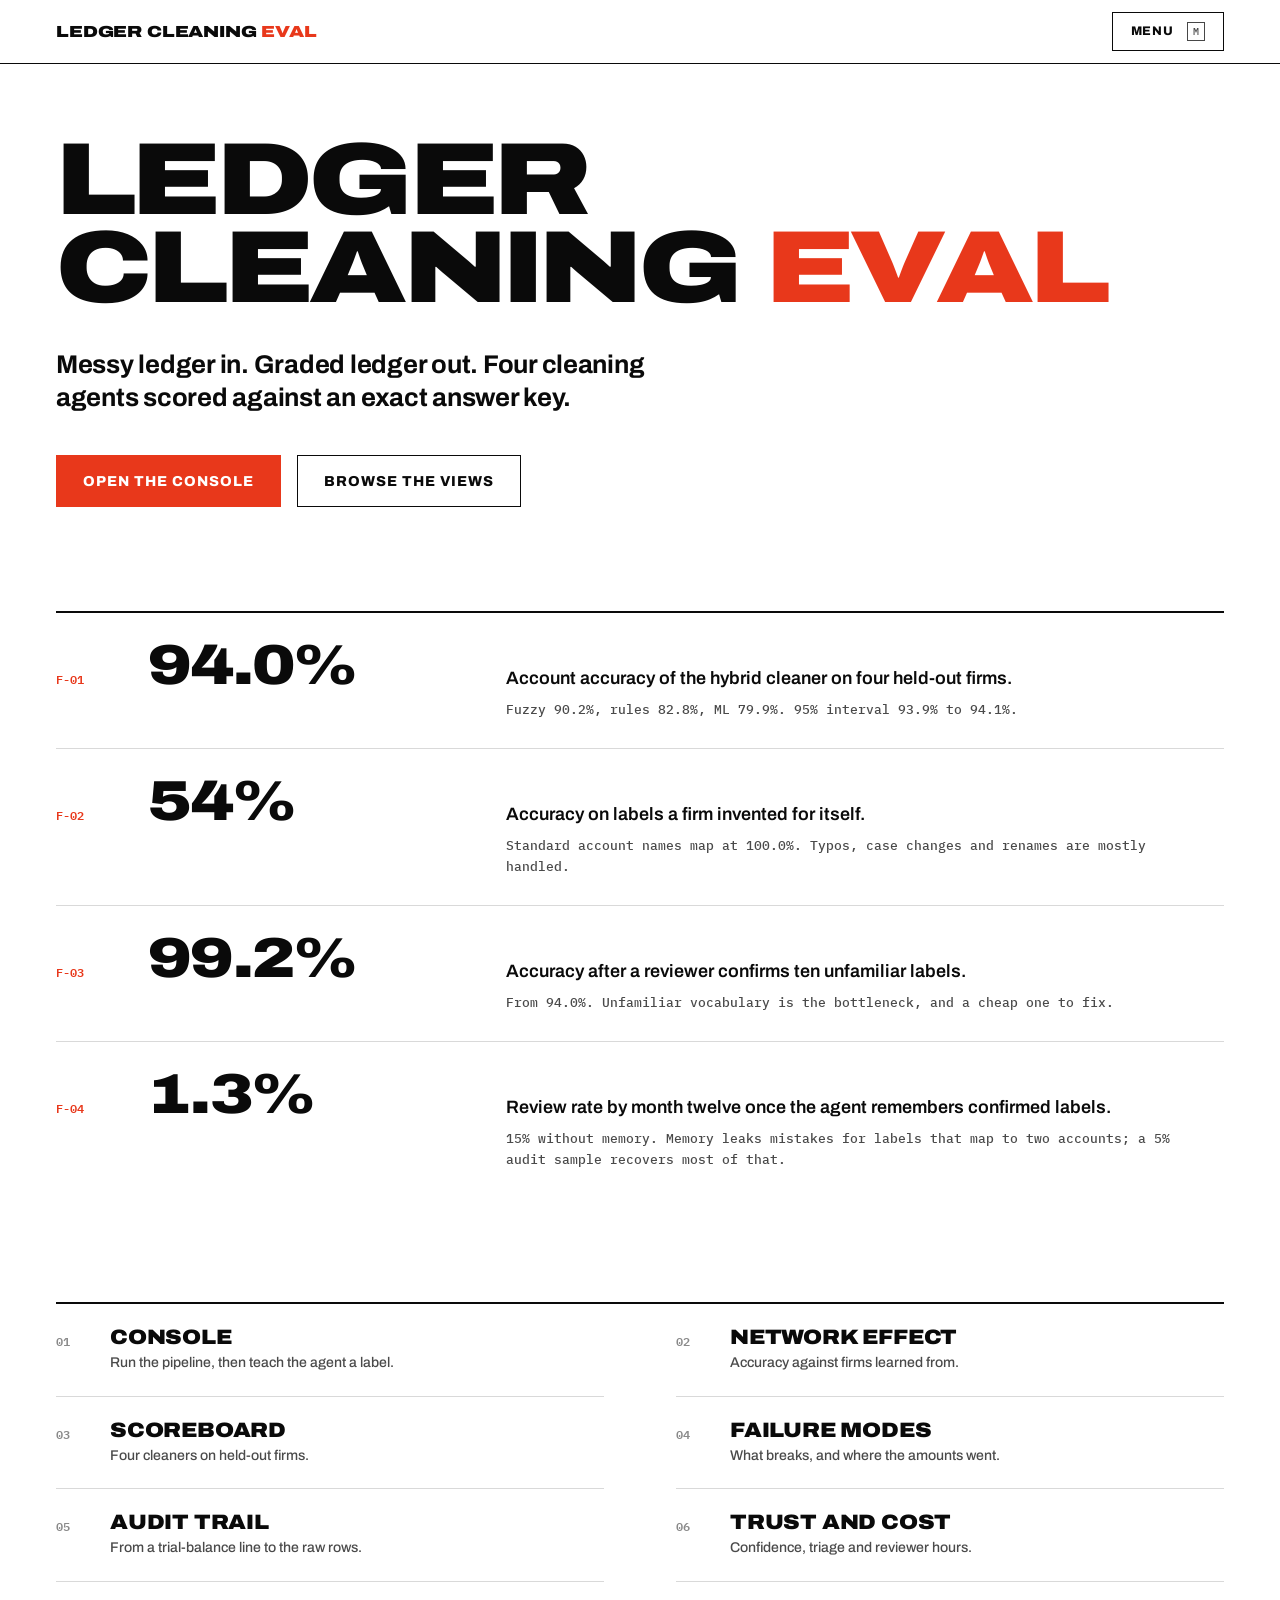
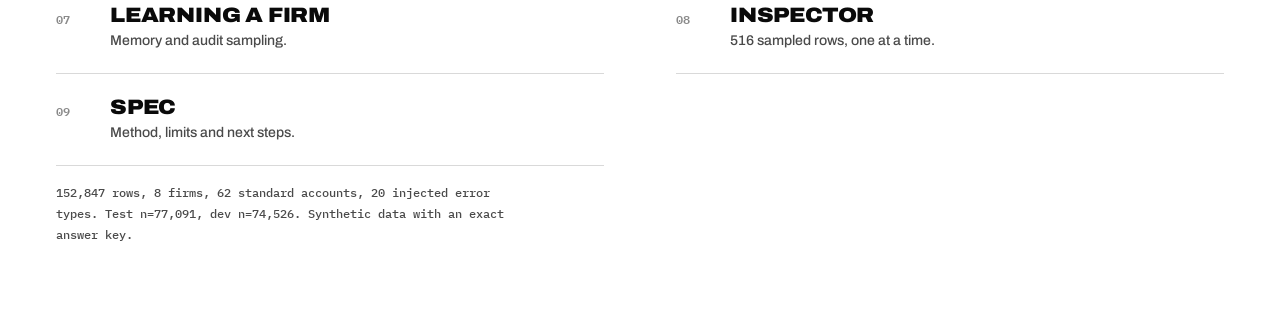
==== commit a73f577a: "Updated UI/UX" ====
--- a/public/index.html
+++ b/public/index.html
@@ -8,330 +8,400 @@
 @font-face{font-family:"Plex Mono";src:url([data-uri]) format("woff2");font-weight:400;font-style:normal;font-display:swap}
 @font-face{font-family:"Plex Mono";src:url([data-uri]) format("woff2");font-weight:500;font-style:normal;font-display:swap}
 @font-face{font-family:"Plex Mono";src:url([data-uri]) format("woff2");font-weight:600;font-style:normal;font-display:swap}
-/* Swiss print system: white, black, one vermilion. Square corners, hairline rules, upright type only. */
+/* Swiss print system: white, black, one vermilion. Square corners, hairline rules, upright type only. Generous space. */
 :root{
   --paper:#FFFFFF; --ink:#0A0A0A; --ink2:#4A4A4A; --ink3:#8A8A8A; --hair:#D9D9D9; --faint:#F3F3F3; --red:#E8381B;
   --sans:"Archivo","Helvetica Neue",Helvetica,Arial,sans-serif; --mono:"Plex Mono",ui-monospace,Menlo,Consolas,monospace;
-  --rail:176px; --pad:44px; --rule:2px;
+  --pad:56px; --top:64px; --rule:2px;
   font-size:16px;
 }
 :root.proj{font-size:19px;--rule:3px}
 *{box-sizing:border-box;border-radius:0}
-html{scroll-behavior:auto;scroll-padding-top:20px;-webkit-text-size-adjust:100%}
-body{margin:0;background:var(--paper);color:var(--ink);font:500 0.9375rem/1.5 var(--sans);font-synthesis:none;-webkit-font-smoothing:antialiased}
+html{-webkit-text-size-adjust:100%}
+body{margin:0;background:var(--paper);color:var(--ink);font:500 1rem/1.6 var(--sans);font-synthesis:none;-webkit-font-smoothing:antialiased}
 i,em,cite,address,dfn,var{font-style:normal}
 a{color:var(--ink)}
 .mono{font-family:var(--mono)}
 .n{font-family:var(--mono);font-variant-numeric:tabular-nums;text-align:right;white-space:nowrap}
 .red{color:var(--red)}.dim{color:var(--ink2)}.faint{color:var(--ink3)}
 :focus-visible{outline:2px solid var(--red);outline-offset:2px}
-/* rail */
-#rail{position:fixed;left:0;top:0;bottom:0;width:var(--rail);border-right:1px solid var(--ink);background:var(--paper);display:flex;flex-direction:column;z-index:30;padding:20px 0}
-#rail .mark{font:900 1.35rem/0.92 var(--sans);font-stretch:125%;letter-spacing:-0.01em;text-transform:uppercase;padding:0 18px 22px}
-#rail nav{display:flex;flex-direction:column;flex:1}
-#rail nav a{display:grid;grid-template-columns:28px 1fr;gap:6px;padding:8px 18px;text-decoration:none;font:700 0.8125rem/1.15 var(--sans);border-left:4px solid transparent;color:var(--ink2)}
-#rail nav a b{font:600 0.75rem var(--mono);color:var(--ink3)}
-#rail nav a:hover{color:var(--ink)}
-#rail nav a.on{color:var(--ink);border-left-color:var(--red)}
-#rail nav a.on b{color:var(--red)}
-#rail .tools{padding:14px 18px 0;border-top:1px solid var(--ink);display:flex;flex-direction:column;gap:8px}
-#rail .tools button{display:flex;justify-content:space-between;align-items:center;padding:9px 10px}
-#rail .tools button kbd{margin-left:6px}
-/* main */
-main{margin-left:var(--rail);padding:0 var(--pad) 140px;max-width:1500px}
-.hero{border-top:10px solid var(--ink);padding-top:12px;display:grid;grid-template-columns:1fr auto;gap:24px;align-items:end}
-.hero h1{margin:0;font:900 clamp(1.7rem,3.3vw,3.05rem)/0.92 var(--sans);font-stretch:122%;letter-spacing:-0.03em;text-transform:uppercase;white-space:nowrap}
-.hero h1 span{color:var(--red)}
-.hero .meta{font:500 0.75rem/1.55 var(--mono);color:var(--ink2);text-align:right;white-space:nowrap}
-.hero .meta b{color:var(--ink);font-weight:600}
-.lead{font:700 clamp(1rem,1.5vw,1.3rem)/1.2 var(--sans);letter-spacing:-0.01em;margin:8px 0 0;max-width:46rem}
-section{padding-top:84px}
-#s01{padding-top:22px}
-.sh{display:grid;grid-template-columns:92px 1fr auto;align-items:baseline;gap:8px;border-top:var(--rule) solid var(--ink);padding-top:10px;margin-bottom:16px}
-.sh .si{font:600 0.8125rem var(--mono)}
-.sh h2{margin:0;font:900 clamp(1.7rem,3.2vw,2.8rem)/0.95 var(--sans);font-stretch:118%;letter-spacing:-0.025em;text-transform:uppercase}
-.sh .sl{font:500 0.75rem var(--mono);color:var(--ink2);text-align:right}
-h3{margin:0;font:800 0.8125rem/1.2 var(--sans);letter-spacing:0.07em;text-transform:uppercase}
-h3 small{font:500 0.6875rem var(--mono);letter-spacing:0;text-transform:none;color:var(--ink2);margin-left:10px}
-.cols{display:grid;gap:44px}
-.c2{grid-template-columns:1fr 1fr}.c3{grid-template-columns:repeat(3,1fr)}.c21{grid-template-columns:2fr 1fr}.c12{grid-template-columns:1fr 2fr}
-.blk{border-top:1px solid var(--ink);padding-top:10px;min-width:0}
-.blk>h3{margin-bottom:12px}
-.note{font:500 0.75rem/1.5 var(--mono);color:var(--ink2);margin:10px 0 0;max-width:62ch}
+/* top bar */
+#top{position:fixed;top:0;left:0;right:0;height:var(--top);background:var(--paper);border-bottom:1px solid var(--ink);display:flex;align-items:center;gap:24px;padding:0 max(var(--pad),calc((100vw - 1280px)/2 + var(--pad)));z-index:50}
+#top .brand{border:0;background:none;padding:0;font:900 1rem/1 var(--sans);font-stretch:125%;letter-spacing:-0.01em;text-transform:uppercase;color:var(--ink)}
+#top .brand:hover{background:none;color:var(--ink)}
+#top .brand span{color:var(--red)}
+#where{flex:1;font:500 0.78rem var(--mono);color:var(--ink2);padding-left:20px;border-left:1px solid var(--hair)}
+#where b{color:var(--ink);font-weight:600}
+#menuBtn{padding:12px 18px}
+/* menu panel */
+#scrim{position:fixed;inset:0;z-index:55;display:none}
+#scrim.on{display:block}
+#menu{position:fixed;top:0;right:0;bottom:0;width:min(480px,100vw);background:var(--paper);border-left:var(--rule) solid var(--ink);z-index:60;transform:translateX(100%);visibility:hidden;transition:transform 140ms steps(5,end),visibility 0s linear 140ms;padding:0 40px 32px;overflow:auto;display:flex;flex-direction:column}
+#menu.on{transform:none;visibility:visible;transition:transform 140ms steps(5,end),visibility 0s}
+#menu .mh{display:flex;justify-content:space-between;align-items:center;height:var(--top);border-bottom:1px solid var(--ink);font:700 0.78rem var(--mono);text-transform:uppercase;letter-spacing:0.06em;margin:0 -40px 12px;padding:0 40px}
+#menuNav{flex:1}
+#menuNav a{display:grid;grid-template-columns:44px 1fr;gap:4px 8px;padding:18px 0;border-bottom:1px solid var(--hair);text-decoration:none;color:var(--ink)}
+#menuNav a b{font:600 0.78rem var(--mono);color:var(--ink3);padding-top:6px}
+#menuNav a span{font:900 1.5rem/1.1 var(--sans);font-stretch:112%;letter-spacing:-0.015em;text-transform:uppercase}
+#menuNav a small{grid-column:2;font:500 0.85rem/1.4 var(--sans);color:var(--ink2)}
+#menuNav a:hover span,#menuNav a.on span{color:var(--red)}
+#menuNav a.on b{color:var(--red)}
+#menu .mt{display:flex;gap:10px;padding:4px 0 8px;flex-wrap:wrap}
+#menu .mt button{display:flex;justify-content:space-between;align-items:center;flex:1;padding:12px 14px}
+#menu .mkeys{font:500 0.72rem/1.6 var(--mono);color:var(--ink2);margin:20px 0 0}
+/* views */
+main{display:block}
+.view{display:none;max-width:1280px;margin:0 auto;padding:calc(var(--top) + 72px) var(--pad) 40px}
+.view.wide{max-width:1280px}
+#s01{padding-top:calc(var(--top) + 36px)}
+.sr{position:absolute;left:-9999px;width:1px;height:1px;overflow:hidden}
+.view.on{display:block}
+.vh{margin-bottom:56px}
+.vh .vi{font:600 0.78rem var(--mono);color:var(--red);letter-spacing:0.04em}
+.vh h1{margin:10px 0 18px;font:900 clamp(2.6rem,5.4vw,4.6rem)/0.92 var(--sans);font-stretch:118%;letter-spacing:-0.03em;text-transform:uppercase}
+.vh p{margin:0;font:600 1.2rem/1.45 var(--sans);max-width:42rem;color:var(--ink2)}
+.panel{display:none;padding-top:44px}
+.panel.on{display:block}
+.subtabs{display:flex;gap:40px;border-bottom:1px solid var(--ink);flex-wrap:wrap}
+.subtabs button{border:0;border-bottom:4px solid transparent;background:none;color:var(--ink3);padding:14px 0 12px;font:800 0.82rem var(--sans);letter-spacing:0.07em;margin-bottom:-1px}
+.subtabs button:hover{background:none;color:var(--ink)}
+.subtabs button.on{background:none;color:var(--ink);border-bottom-color:var(--red)}
+.vnav{max-width:1280px;margin:0 auto;padding:0 var(--pad) 96px;display:flex;justify-content:space-between;gap:20px}
+.vnav button{padding:16px 22px;font-size:0.82rem}
+.vnav[hidden]{display:none}
+/* home */
+.home{padding-bottom:40px}
+.home h1{margin:0;font:900 clamp(3rem,8vw,7rem)/0.86 var(--sans);font-stretch:125%;letter-spacing:-0.035em;text-transform:uppercase}
+.home h1 span{color:var(--red)}
+.home .lead{font:700 clamp(1.2rem,2vw,1.7rem)/1.3 var(--sans);letter-spacing:-0.01em;margin:36px 0 0;max-width:40rem}
+.cta{display:flex;gap:16px;margin:40px 0 0;flex-wrap:wrap}
+button.big{padding:18px 26px;font-size:0.9rem}
+#homeFind{margin-top:104px}
+.idx{margin-top:104px;display:grid;grid-template-columns:1fr 1fr;gap:0 72px;border-top:var(--rule) solid var(--ink)}
+.idx a{display:grid;grid-template-columns:44px 1fr;gap:2px 10px;padding:22px 0;border-bottom:1px solid var(--hair);text-decoration:none;color:var(--ink)}
+.idx a b{font:600 0.78rem var(--mono);color:var(--ink3);padding-top:5px}
+.idx a span{font:900 1.3rem/1.1 var(--sans);font-stretch:112%;text-transform:uppercase;letter-spacing:-0.01em}
+.idx a small{grid-column:2;font:500 0.88rem/1.45 var(--sans);color:var(--ink2)}
+.idx a:hover span{color:var(--red)}
+/* type blocks */
+h3{margin:0;font:800 0.82rem/1.3 var(--sans);letter-spacing:0.07em;text-transform:uppercase}
+h3 small{font:500 0.72rem var(--mono);letter-spacing:0;text-transform:none;color:var(--ink2);margin-left:12px}
+.meta{font:500 0.76rem var(--mono);color:var(--ink2)}
+.cols{display:grid;gap:80px}
+.c2{grid-template-columns:minmax(0,1fr) minmax(0,1fr)}.c3{grid-template-columns:repeat(3,minmax(0,1fr))}.c21{grid-template-columns:minmax(0,2fr) minmax(0,1fr)}.c12{grid-template-columns:minmax(0,1fr) minmax(0,2fr)}
+.blk{border-top:1px solid var(--ink);padding-top:16px;min-width:0}
+.blk>h3{margin-bottom:16px}
+.note{font:500 0.78rem/1.65 var(--mono);color:var(--ink2);margin:16px 0 0;max-width:64ch}
+.sticky{position:sticky;top:calc(var(--top) + 24px);max-height:calc(100vh - var(--top) - 48px);overflow:auto;padding-right:6px}
+.numeral{font:900 clamp(2.4rem,4.4vw,3.8rem)/0.92 var(--sans);font-stretch:118%;letter-spacing:-0.03em;font-variant-numeric:tabular-nums}
+.sk{font:700 0.7rem var(--sans);letter-spacing:0.07em;text-transform:uppercase;color:var(--ink2);margin-top:8px}
+.duo{display:grid;grid-template-columns:1fr 1fr;gap:40px;margin-top:36px}
 /* findings */
-.find{display:grid;grid-template-columns:58px minmax(210px,300px) 1fr;gap:20px;align-items:baseline;border-top:1px solid var(--hair);padding:14px 0}
-.find:first-child{border-top:1px solid var(--ink)}
-.find .fc{font:600 0.75rem var(--mono);color:var(--red)}
-.find .fv{font:900 clamp(2rem,4vw,3.4rem)/0.9 var(--sans);font-stretch:118%;letter-spacing:-0.03em;font-variant-numeric:tabular-nums;white-space:nowrap}
-.find .ft{font:600 1.05rem/1.3 var(--sans);max-width:44rem}
-.find .ft span{font:500 0.8125rem var(--mono);color:var(--ink2);display:block;margin-top:4px}
+.find{display:grid;grid-template-columns:64px minmax(230px,330px) 1fr;gap:28px;align-items:baseline;border-top:1px solid var(--hair);padding:28px 0}
+.find:first-child{border-top:var(--rule) solid var(--ink)}
+.find .fc{font:600 0.78rem var(--mono);color:var(--red)}
+.find .fv{font:900 clamp(2.2rem,4.4vw,3.8rem)/0.9 var(--sans);font-stretch:118%;letter-spacing:-0.03em;font-variant-numeric:tabular-nums;white-space:nowrap}
+.find .ft{font:600 1.12rem/1.4 var(--sans);max-width:42rem}
+.find .ft span{font:500 0.82rem/1.6 var(--mono);color:var(--ink2);display:block;margin-top:8px}
 /* controls */
-button{font:800 0.75rem/1 var(--sans);letter-spacing:0.07em;text-transform:uppercase;border:1px solid var(--ink);background:var(--paper);color:var(--ink);padding:10px 14px;cursor:pointer;border-radius:0}
+button{font:800 0.78rem/1 var(--sans);letter-spacing:0.07em;text-transform:uppercase;border:1px solid var(--ink);background:var(--paper);color:var(--ink);padding:13px 18px;cursor:pointer;border-radius:0}
 button:hover{background:var(--ink);color:var(--paper)}
 button.primary{background:var(--red);border-color:var(--red);color:#fff}
 button.primary:hover{background:var(--ink);border-color:var(--ink)}
 button.on{background:var(--ink);color:var(--paper)}
-button:disabled{opacity:.35;cursor:default;background:var(--paper);color:var(--ink)}
-button kbd{font:500 0.625rem var(--mono);border:1px solid currentColor;padding:1px 4px;margin-left:8px;letter-spacing:0;opacity:.75}
+button:disabled{opacity:.3;cursor:default;background:var(--paper);color:var(--ink)}
+button kbd{font:500 0.62rem var(--mono);border:1px solid currentColor;padding:2px 5px;margin-left:10px;letter-spacing:0;opacity:.75}
 .seg{display:inline-flex}.seg button{margin-left:-1px}.seg button:first-child{margin-left:0}
-select,input[type=text]{font:700 0.8125rem var(--sans);border:1px solid var(--ink);background:var(--paper);color:var(--ink);padding:9px 12px;border-radius:0;max-width:100%}
-select{appearance:none;-webkit-appearance:none;padding-right:32px;background-image:url("data:image/svg+xml;utf8,<svg xmlns='http://www.w3.org/2000/svg' width='10' height='6'><path d='M0 0h10L5 6z' fill='%230A0A0A'/></svg>");background-repeat:no-repeat;background-position:right 11px center}
-input[type=range]{-webkit-appearance:none;appearance:none;width:100%;height:22px;background:transparent;margin:0}
+select,input[type=text]{font:700 0.86rem var(--sans);border:1px solid var(--ink);background:var(--paper);color:var(--ink);padding:12px 14px;border-radius:0;max-width:100%}
+select{appearance:none;-webkit-appearance:none;padding-right:36px;background-image:url("data:image/svg+xml;utf8,<svg xmlns='http://www.w3.org/2000/svg' width='10' height='6'><path d='M0 0h10L5 6z' fill='%230A0A0A'/></svg>");background-repeat:no-repeat;background-position:right 13px center}
+input{font-family:inherit}
+input[type=range]{-webkit-appearance:none;appearance:none;width:100%;height:26px;background:transparent;margin:0}
 input[type=range]::-webkit-slider-runnable-track{height:2px;background:var(--ink)}
 input[type=range]::-moz-range-track{height:2px;background:var(--ink)}
-input[type=range]::-webkit-slider-thumb{-webkit-appearance:none;width:12px;height:22px;background:var(--red);border:0;border-radius:0;margin-top:-10px}
-input[type=range]::-moz-range-thumb{width:12px;height:22px;background:var(--red);border:0;border-radius:0}
-.lbl{font:700 0.6875rem var(--sans);letter-spacing:0.07em;text-transform:uppercase;color:var(--ink2);display:flex;align-items:center;gap:10px}
-.bar{display:flex;gap:14px;align-items:center;flex-wrap:wrap;margin-bottom:16px}
-.bar .grow{flex:1}
+input[type=range]::-webkit-slider-thumb{-webkit-appearance:none;width:14px;height:26px;background:var(--red);border:0;border-radius:0;margin-top:-12px}
+input[type=range]::-moz-range-thumb{width:14px;height:26px;background:var(--red);border:0;border-radius:0}
+.lbl{font:700 0.72rem var(--sans);letter-spacing:0.07em;text-transform:uppercase;color:var(--ink2);display:flex;align-items:center;gap:12px}
+.ctl{display:flex;gap:18px;align-items:center;flex-wrap:wrap;margin-bottom:36px}
+.ctl .grow{flex:1}
+.sl-row{display:grid;grid-template-columns:1fr auto;gap:4px 14px;margin-bottom:22px;font:600 0.86rem var(--sans)}
+.sl-row span{font:700 0.72rem var(--sans);letter-spacing:0.07em;text-transform:uppercase;color:var(--ink2)}
+.sl-row b{font:600 0.86rem var(--mono)}.sl-row input{grid-column:1/3}
 /* tables */
-table.t{width:100%;border-collapse:collapse;font:500 0.8125rem/1.35 var(--sans)}
-.t th{font:800 0.6875rem var(--sans);letter-spacing:0.07em;text-transform:uppercase;text-align:left;border-bottom:var(--rule) solid var(--ink);padding:6px 10px 6px 0;white-space:nowrap;vertical-align:bottom}
+table.t{width:100%;border-collapse:collapse;font:500 0.9rem/1.4 var(--sans)}
+.t th{font:800 0.72rem var(--sans);letter-spacing:0.07em;text-transform:uppercase;text-align:left;border-bottom:var(--rule) solid var(--ink);padding:10px 14px 10px 0;white-space:nowrap;vertical-align:bottom}
 .t th.n{text-align:right}
-.t td{border-bottom:1px solid var(--hair);padding:6px 10px 6px 0;vertical-align:top}
-.t td.n,.t th.n{padding-right:0;padding-left:10px}
+.t td{border-bottom:1px solid var(--hair);padding:13px 14px 13px 0;vertical-align:top}
+.t td.n,.t th.n{padding-right:0;padding-left:16px}
 .t tr:last-child td{border-bottom:0}
 .t td.best{font-weight:800;color:var(--red)}
-.t .ci{display:block;font:500 0.625rem var(--mono);color:var(--ink3)}
+.t .ci{display:block;font:500 0.66rem var(--mono);color:var(--ink3);margin-top:3px}
 .t tr.click{cursor:pointer}.t tr.click:hover td{background:var(--faint)}
 .t tr.sel td{background:var(--faint);border-bottom-color:var(--ink)}
-.heat td.h{text-align:right;font-family:var(--mono);font-variant-numeric:tabular-nums;padding:6px 8px}
+.heat td.h{text-align:right;font-family:var(--mono);font-variant-numeric:tabular-nums;padding:13px 12px}
 .sc{overflow-x:auto}
-.mk{display:inline-block;vertical-align:-2px;margin-right:6px}
-.tag{font:700 0.625rem var(--mono);letter-spacing:0.04em;border:1px solid var(--ink);padding:1px 5px;margin-left:6px;white-space:nowrap;text-transform:uppercase}
+.tag{font:700 0.64rem var(--mono);letter-spacing:0.04em;border:1px solid var(--ink);padding:2px 6px;margin-left:8px;white-space:nowrap;text-transform:uppercase}
 .tag.r{border-color:var(--red);color:var(--red)}
 .tag.f{background:var(--ink);color:#fff}
 .tag.x{background:var(--red);border-color:var(--red);color:#fff}
-.legend{display:flex;gap:18px;flex-wrap:wrap;font:700 0.75rem var(--sans);margin:0 0 10px;align-items:center}
-svg{display:block;width:100%;height:auto;overflow:visible}
+.legend{display:flex;gap:22px;flex-wrap:wrap;font:700 0.78rem var(--sans);margin:0 0 16px;align-items:center}
+svg{display:block;width:100%;height:auto;overflow:visible;max-width:900px}
 svg text{font-family:var(--mono);font-size:11px;fill:var(--ink2)}
 svg .k{fill:var(--ink);font-family:var(--sans);font-weight:800;font-size:12px}
 svg .v{fill:var(--ink);font-weight:600}
-.sl-row{display:grid;grid-template-columns:1fr auto;gap:2px 12px;margin-bottom:12px;font:600 0.8125rem var(--sans)}
-.sl-row b{font:600 0.8125rem var(--mono)}.sl-row input{grid-column:1/3}
 /* console */
-.con{display:grid;grid-template-columns:minmax(0,1.1fr) 150px minmax(0,1.25fr);border-top:var(--rule) solid var(--ink);border-bottom:1px solid var(--ink);height:clamp(470px,calc(100vh - 330px),760px)}
-.con>div{display:flex;flex-direction:column;min-height:0;min-width:0;border-left:1px solid var(--ink)}
-.con .ph{flex-wrap:wrap;gap:2px 10px}
-input{font-family:inherit}
-.con>div:first-child{border-left:0}
-.con .ph{display:flex;justify-content:space-between;align-items:baseline;padding:10px 12px 8px 0;border-bottom:1px solid var(--ink)}
-.con>div+div .ph{padding-left:12px}
-.con .pb{overflow:auto;flex:1;min-height:0}
-#cOutWrap .pb{display:flex;flex-direction:column;overflow:hidden}
-#cOut{flex:1 1 52%;overflow:auto;min-height:0}
-#cQ{flex:1 1 48%;overflow:auto;min-height:0;border-top:var(--rule) solid var(--ink)}
-#cQ .q{margin-top:0;border-top:0}
-.con>div+div .pb{padding-left:12px}
-.raw{width:100%;border-collapse:collapse;font:500 0.71875rem/1.3 var(--mono)}
-.raw td,.raw th{padding:3px 8px 3px 0;white-space:nowrap;text-align:left;vertical-align:top;border-bottom:1px solid var(--faint)}
-.raw th{position:sticky;top:0;background:var(--paper);font:700 0.625rem var(--sans);letter-spacing:0.07em;text-transform:uppercase;border-bottom:1px solid var(--ink);z-index:2}
-.raw td.rn{color:var(--ink3);text-align:right;padding-right:10px}
+.scorebar{display:grid;grid-template-columns:repeat(4,minmax(0,1fr));border-top:var(--rule) solid var(--ink);border-bottom:1px solid var(--ink);margin-bottom:8px}
+.scorebar>div{padding:22px 28px 16px;border-left:1px solid var(--hair)}
+.scorebar>div:first-child{border-left:0;padding-left:0}
+.scorebar .sv{font:900 clamp(1.8rem,3vw,2.7rem)/0.95 var(--sans);font-stretch:114%;letter-spacing:-0.03em;font-variant-numeric:tabular-nums}
+.scorebar .sv.empty{color:var(--hair)}
+.scorebar .sd{font:600 0.76rem var(--mono);min-height:1.4em;margin-top:6px;color:var(--ink)}
+.scorebar .sd.warn{color:var(--red)}
+.stepper{display:grid;grid-template-columns:repeat(6,minmax(0,1fr));gap:28px;margin-bottom:48px}
+.stp .sn{font:700 0.72rem var(--mono);color:var(--ink3)}
+.stp .nm{font:900 1.05rem var(--sans);font-stretch:112%;letter-spacing:0.02em;text-transform:uppercase;color:var(--ink3);margin-top:2px}
+.stp .sx{font:500 0.74rem/1.5 var(--mono);color:var(--ink3);min-height:3em;margin-top:6px}
+.stp .pg{height:3px;background:var(--hair);margin-top:12px}
+.stp .pg span{display:block;height:3px;width:0;background:var(--ink)}
+.stp.act .nm,.stp.act .sn{color:var(--red)}
+.stp.act .pg span{background:var(--red);width:0}
+.stp.act.go .pg span{width:100%;transition:width 520ms steps(13,end)}
+.stp.done .nm{color:var(--ink)}.stp.done .sx{color:var(--ink2)}.stp.done .pg span{width:100%}
+.panes{display:grid;grid-template-columns:minmax(0,1fr) minmax(0,1fr);gap:64px}
+.pane{min-width:0}
+.pane .ph{display:flex;justify-content:space-between;align-items:baseline;gap:12px;padding-bottom:12px;border-bottom:var(--rule) solid var(--ink)}
+.pane .pb{height:520px;overflow:auto}
+.raw{width:100%;border-collapse:collapse;font:500 0.78rem/1.4 var(--mono)}
+.raw td,.raw th{padding:8px 14px 8px 0;white-space:nowrap;text-align:left;vertical-align:top;border-bottom:1px solid var(--faint);max-width:19ch;overflow:hidden;text-overflow:ellipsis}
+.raw th{position:sticky;top:0;background:var(--paper);font:800 0.64rem var(--sans);letter-spacing:0.07em;text-transform:uppercase;border-bottom:1px solid var(--ink);z-index:2}
+.raw td.rn{color:var(--ink3);text-align:right;padding-right:16px;max-width:none}
+.raw td.d{max-width:22ch}
 .raw td.e{border-bottom:2px solid var(--red)}
-.raw td{max-width:17ch;overflow:hidden;text-overflow:ellipsis}.raw td.d{max-width:19ch}.raw td.rn{max-width:none}
 .raw tr.skip td{color:var(--ink3);text-decoration:line-through;text-decoration-thickness:1px}
 .raw tr.skip td.tg{text-decoration:none}
 .raw tr.dup td{color:var(--ink3);text-decoration:line-through}
 .raw tr.gap td{color:var(--ink3);text-align:center;border-bottom:0;padding:2px}
-.raw tr.live td{background:var(--faint)}
-.pipe .st{padding:12px 12px 10px;border-bottom:1px solid var(--hair)}
-.pipe .st .sn{font:700 0.6875rem var(--mono);color:var(--ink3)}
-.pipe .st .nm{font:900 0.9375rem var(--sans);font-stretch:112%;letter-spacing:0.02em;text-transform:uppercase;color:var(--ink3)}
-.pipe .st .sx{font:500 0.6875rem/1.35 var(--mono);color:var(--ink3);min-height:2.7em;margin-top:2px}
-.pipe .st .pg{height:2px;background:var(--hair);margin-top:6px}.pipe .st .pg span{display:block;height:2px;width:0;background:var(--ink)}
-.pipe .st.act .nm{color:var(--red)}.pipe .st.act .sn{color:var(--red)}.pipe .st.act .pg span{background:var(--red)}
-.pipe .st.done .nm{color:var(--ink)}.pipe .st.done .sx{color:var(--ink2)}.pipe .st.done .pg span{width:100%}
-.pipe .ks{padding:12px;font:500 0.625rem/1.8 var(--mono);color:var(--ink2)}
-.score{display:grid;grid-template-columns:repeat(4,1fr);border-bottom:1px solid var(--ink)}
-.score>div{padding:10px 10px 8px 0;border-left:1px solid var(--hair);padding-left:10px}
-.score>div:first-child{border-left:0;padding-left:0}
-.score .sv.empty{color:var(--hair)}
-.score .sv{font:900 clamp(1.25rem,2vw,1.75rem)/1 var(--sans);font-stretch:112%;letter-spacing:-0.03em;font-variant-numeric:tabular-nums}
-.score .sk{font:700 0.625rem var(--sans);letter-spacing:0.07em;text-transform:uppercase;color:var(--ink2);margin-top:4px}
-.score .sd{font:600 0.6875rem var(--mono);min-height:1.2em;color:var(--ink2)}
-.score .sd.up{color:var(--ink)}.score .sd.warn{color:var(--red)}
-.out{width:100%;border-collapse:collapse;font:500 0.71875rem/1.3 var(--mono)}
-.out td,.out th{padding:3px 8px 3px 0;white-space:nowrap;border-bottom:1px solid var(--faint);vertical-align:middle}
-.out th{position:sticky;top:0;background:var(--paper);font:700 0.625rem var(--sans);letter-spacing:0.07em;text-transform:uppercase;text-align:left;border-bottom:1px solid var(--ink);z-index:2}
-.out td.acct{font:600 0.72rem var(--sans);max-width:24ch;overflow:hidden;text-overflow:ellipsis}
-.out td.cf{width:84px}
+.out{width:100%;border-collapse:collapse;font:500 0.78rem/1.4 var(--mono)}
+.out td,.out th{padding:8px 14px 8px 0;white-space:nowrap;border-bottom:1px solid var(--faint);vertical-align:middle}
+.out th{position:sticky;top:0;background:var(--paper);font:800 0.64rem var(--sans);letter-spacing:0.07em;text-transform:uppercase;text-align:left;border-bottom:1px solid var(--ink);z-index:2}
+.out td.acct{font:600 0.8rem var(--sans);max-width:25ch;overflow:hidden;text-overflow:ellipsis}
+.out td.cf{width:86px}
 .out .cb{display:inline-block;height:6px;background:var(--ink);vertical-align:middle;margin-right:6px}
 .out .cb.lo{background:var(--red)}
 .out tr.click{cursor:pointer}.out tr.click:hover td{background:var(--faint)}
-.out tr.rv td.acct{border-left:3px solid var(--red);padding-left:6px}
+.out tr.rv td.acct{border-left:3px solid var(--red);padding-left:8px}
 .out tr.dup td{color:var(--ink3);text-decoration:line-through}
 .out tr.wrong td.chk{color:var(--red);font-weight:700}
-.out tr.pp td{background:var(--faint);white-space:normal;padding:10px 12px;border-bottom:1px solid var(--ink)}
-.pp .pgrid{display:grid;grid-template-columns:repeat(4,1fr);gap:16px;font:500 0.6875rem/1.45 var(--mono)}
-.pp .pgrid h4{margin:0 0 4px;font:800 0.625rem var(--sans);letter-spacing:0.07em;text-transform:uppercase;color:var(--red)}
-.q{border-top:var(--rule) solid var(--ink);margin-top:14px}
-.q .qh{display:flex;justify-content:space-between;align-items:baseline;padding:8px 0}
-.qi{display:grid;grid-template-columns:1fr auto auto;gap:4px 14px;align-items:baseline;padding:7px 0;border-top:1px solid var(--hair);cursor:pointer;font:600 0.75rem var(--sans)}
+.out tr.pp td{background:var(--faint);white-space:normal;padding:18px 20px;border-bottom:1px solid var(--ink)}
+.pp .pgrid{display:grid;grid-template-columns:repeat(2,1fr);gap:20px 28px;font:500 0.74rem/1.6 var(--mono)}
+.pp .pgrid h4{margin:0 0 6px;font:800 0.66rem var(--sans);letter-spacing:0.07em;text-transform:uppercase;color:var(--red)}
+.nextstep{margin-top:44px;display:flex;align-items:center;gap:20px;min-height:52px;font:600 0.95rem var(--sans)}
+.teach{display:grid;grid-template-columns:minmax(0,1.15fr) minmax(0,1fr);gap:72px;align-items:start}
+.q .qh{display:flex;justify-content:space-between;align-items:baseline;padding-bottom:14px;border-bottom:var(--rule) solid var(--ink)}
+.qi{display:grid;grid-template-columns:1fr auto;gap:6px 24px;align-items:baseline;padding:20px 0;border-bottom:1px solid var(--hair);cursor:pointer}
 .qi:hover{background:var(--faint)}
-.qi .ql{font:600 0.75rem var(--mono)}
-.qi .qs{font:500 0.6875rem var(--mono);color:var(--ink2);grid-column:1/4}
-.qi.cur{background:var(--faint);border-left:3px solid var(--red);padding-left:8px}
-.qi.done{color:var(--ink3);cursor:default}
-.cf-box{border:2px solid var(--ink);padding:12px;margin:10px 0 4px}
-.cf-box .row{display:flex;gap:10px;align-items:center;flex-wrap:wrap;margin-top:10px}
-.cf-box .eff{font:500 0.6875rem/1.5 var(--mono);color:var(--ink2);margin-top:8px}
-.rp{display:grid;grid-template-columns:auto 1fr;gap:16px;align-items:center;margin-top:18px}
-.rp .rpn{font:900 clamp(1.4rem,2.4vw,2rem)/1 var(--sans);font-stretch:112%;letter-spacing:-0.02em;font-variant-numeric:tabular-nums}
-.talk{position:fixed;left:calc(var(--rail) + 20px);bottom:20px;width:min(520px,calc(100vw - var(--rail) - 40px));border:2px solid var(--ink);background:var(--paper);padding:14px 16px;z-index:40;display:none}
+.qi .ql{font:600 0.95rem var(--mono)}
+.qi .qr{font:600 0.82rem var(--mono);text-align:right}
+.qi .qs{font:500 0.8rem/1.5 var(--sans);color:var(--ink2);grid-column:1/3}
+.qi.cur{background:var(--faint);border-left:4px solid var(--red);padding-left:16px}
+.qi.done{color:var(--ink3);cursor:default}.qi.done:hover{background:none}
+.cfp{border-top:var(--rule) solid var(--ink);padding-top:18px;position:sticky;top:calc(var(--top) + 24px)}
+.cfp .big{font:600 1.3rem/1.3 var(--mono);word-break:break-word;margin:16px 0 4px}
+.cfp .row{display:flex;gap:12px;align-items:center;flex-wrap:wrap;margin-top:22px}
+.cfp .eff{font:500 0.8rem/1.7 var(--mono);color:var(--ink2);margin-top:20px}
+.cfp .dist{margin-top:22px}
+.cfp .dist div{display:flex;justify-content:space-between;gap:16px;padding:7px 0;border-bottom:1px solid var(--faint);font:500 0.82rem var(--sans)}
+.cfp .dist b{font:600 0.8rem var(--mono)}
+.empty{padding:28px 0;color:var(--ink2);font:600 1.05rem/1.5 var(--sans);max-width:30rem}
+.empty .cta{margin-top:24px}
+.talk{position:fixed;left:24px;bottom:24px;width:min(560px,calc(100vw - 48px));border:2px solid var(--ink);background:var(--paper);padding:20px 24px;z-index:70;display:none}
 .talk.on{display:block}
-.talk h4{margin:0 0 6px;font:800 0.75rem var(--sans);letter-spacing:0.07em;text-transform:uppercase;display:flex;justify-content:space-between}
-.talk ul{margin:0;padding-left:18px;font:600 0.875rem/1.4 var(--sans)}
-.talk li{margin:3px 0}
-.frame{outline:3px solid var(--red);outline-offset:8px}
-.sparkline{display:block}
-.kv{width:100%;border-collapse:collapse}.kv td{border-top:1px solid var(--hair);padding:7px 14px 7px 0;vertical-align:top;font:500 0.8125rem/1.4 var(--sans)}
-.kv td:first-child{font:800 0.6875rem var(--sans);letter-spacing:0.07em;text-transform:uppercase;width:150px;white-space:nowrap}
-.kv td:last-child{color:var(--ink2);width:42%}
-.ins{display:grid;grid-template-columns:minmax(0,1.5fr) minmax(0,1fr);gap:32px;border-top:1px solid var(--hair);padding:14px 0}
-.ins:first-child{border-top:1px solid var(--ink)}
-.ins .meta{font:600 0.75rem var(--sans);display:flex;gap:8px;flex-wrap:wrap;align-items:center;margin-bottom:6px}
-.ins .raw td{white-space:normal;word-break:normal;overflow-wrap:anywhere}
-.pr{display:grid;grid-template-columns:64px 1fr auto;gap:8px;font:600 0.8125rem var(--sans);padding:3px 0;align-items:baseline}
-.pr .ok{font:700 0.75rem var(--mono)}.pr .no{font:700 0.75rem var(--mono);color:var(--red)}
-.truth{font:700 0.8125rem var(--sans);border-bottom:2px solid var(--ink);padding-bottom:6px;margin-bottom:6px}
-.pager{display:flex;gap:10px;align-items:center;margin-top:14px;font:600 0.75rem var(--mono)}
+.talk h4{margin:0 0 10px;font:800 0.78rem var(--sans);letter-spacing:0.07em;text-transform:uppercase;display:flex;justify-content:space-between;gap:12px}
+.talk ul{margin:0;padding-left:20px;font:600 0.95rem/1.5 var(--sans)}
+.talk li{margin:6px 0}
+.frame{outline:3px solid var(--red);outline-offset:12px}
+.kv{width:100%;border-collapse:collapse}.kv td{border-top:1px solid var(--hair);padding:16px 20px 16px 0;vertical-align:top;font:500 0.92rem/1.55 var(--sans)}
+.kv tr:first-child td{border-top:var(--rule) solid var(--ink)}
+.kv td:first-child{font:800 0.72rem var(--sans);letter-spacing:0.07em;text-transform:uppercase;width:170px;white-space:nowrap}
+.kv td:last-child{color:var(--ink2);width:36%}
+.nextlist{margin:16px 0 0;padding-left:20px;font:600 1rem/1.7 var(--sans);max-width:52rem}
+.nextlist li{margin:10px 0}
+.ins{display:grid;grid-template-columns:minmax(0,1.5fr) minmax(0,1fr);gap:56px;border-top:1px solid var(--hair);padding:36px 0}
+.ins:first-child{border-top:var(--rule) solid var(--ink)}
+.ins .meta2{font:600 0.82rem var(--sans);display:flex;gap:12px;flex-wrap:wrap;align-items:center;margin-bottom:14px}
+.ins .raw td{white-space:normal;overflow-wrap:anywhere;max-width:none}
+.ins .raw th{white-space:nowrap}
+.pr{display:grid;grid-template-columns:70px 1fr auto;gap:10px;font:600 0.88rem var(--sans);padding:6px 0;align-items:baseline}
+.pr .ok{font:700 0.78rem var(--mono)}.pr .no{font:700 0.78rem var(--mono);color:var(--red)}
+.truth{font:700 0.9rem var(--sans);border-bottom:2px solid var(--ink);padding-bottom:10px;margin-bottom:12px;line-height:1.5}
+.pager{display:flex;gap:16px;align-items:center;margin-top:36px;font:600 0.82rem var(--mono)}
 @media (max-width:1100px){
-  :root{--rail:0px;--pad:18px}
-  #rail{position:sticky;top:0;width:auto;height:auto;flex-direction:row;align-items:center;border-right:0;border-bottom:1px solid var(--ink);padding:0;overflow-x:auto}
-  #rail .mark{display:none}#rail nav{flex-direction:row}#rail nav a{padding:12px 12px;border-left:0;border-bottom:3px solid transparent;white-space:nowrap}#rail nav a.on{border-bottom-color:var(--red)}
-  #rail .tools{border-top:0;flex-direction:row;padding:0 12px}
-  main{margin-left:0}
-  .hero{grid-template-columns:1fr}.hero h1{white-space:normal}.hero .meta{text-align:left;white-space:normal}
-  .cols,.c2,.c3,.c21,.c12{grid-template-columns:minmax(0,1fr);gap:28px}
-  .con{grid-template-columns:minmax(0,1fr);height:auto}.con>div{border-left:0;border-top:1px solid var(--ink)}.con .pb{max-height:420px}
-  .pipe #cPipe{display:grid;grid-template-columns:repeat(3,1fr)}.pipe .ks{display:none}
-  .find{grid-template-columns:44px minmax(0,1fr)}.find .ft{grid-column:1/3}
-  .ins{grid-template-columns:minmax(0,1fr)}.pp .pgrid{grid-template-columns:1fr 1fr}
-  .sh{grid-template-columns:44px minmax(0,1fr)}.sh .sl{display:none}
+  :root{--pad:24px}
+  .cols,.c2,.c3,.c21,.c12,.teach,.panes{grid-template-columns:minmax(0,1fr);gap:56px}
+  .scorebar{grid-template-columns:repeat(2,minmax(0,1fr))}.scorebar>div:nth-child(3){border-left:0;padding-left:0}.scorebar>div:nth-child(n+3){border-top:1px solid var(--hair)}
+  .stepper{grid-template-columns:repeat(3,minmax(0,1fr));gap:28px 20px}
+  .find{grid-template-columns:52px minmax(0,1fr)}.find .ft{grid-column:1/3}
+  .ins{grid-template-columns:minmax(0,1fr)}.idx{grid-template-columns:minmax(0,1fr)}
+  .home h1{font-size:clamp(2.4rem,11vw,5rem)}
   .talk{left:12px;width:calc(100vw - 24px)}
+  #where{display:none}
+  .view{padding-top:calc(var(--top) + 40px)}
+}
+@media (max-width:520px){
+  :root{--pad:18px}
+  #top .brand{font-size:0.85rem}
+  .vh h1{font-size:2.3rem}
+  .pane .pb{height:420px}
+  .subtabs{gap:22px}
 }
 @media (prefers-reduced-motion:reduce){*{animation:none!important;transition:none!important}}
 @keyframes wipe{from{opacity:0}to{opacity:1}}
 .wipe{animation:wipe 120ms steps(2,end) both}
 
-.pipe .st.act .pg span{width:0}
-.pipe .st.act.go .pg span{width:100%;transition:width 520ms steps(13,end)}
-.numeral{font:900 clamp(2rem,4vw,3.4rem)/0.9 var(--sans);font-stretch:118%;letter-spacing:-0.03em;font-variant-numeric:tabular-nums}
-.sk{font:700 0.625rem var(--sans);letter-spacing:0.07em;text-transform:uppercase;color:var(--ink2);margin-top:4px}
-.sl-row span{font:700 0.6875rem var(--sans);letter-spacing:0.07em;text-transform:uppercase;color:var(--ink2)}
-.hero h1 span,.red{color:var(--red)}
-
-@media (max-width:520px){.score{grid-template-columns:repeat(2,minmax(0,1fr))}.score>div:nth-child(3){border-left:0;padding-left:0}.score>div:nth-child(n+3){border-top:1px solid var(--hair)}.hero h1{font-size:1.7rem}}
+#s01 .ctl{flex-wrap:nowrap;gap:14px}
+#s01 .ctl .meta{flex:1;min-width:0;overflow:hidden;text-overflow:ellipsis;white-space:nowrap}
+#s01 .ctl button{padding:12px 14px}
+.out td.chk{white-space:normal;min-width:7ch}
+.out td.chk .tag{display:inline-block;margin:4px 6px 0 0}
+.panes{gap:48px}
+@media (max-width:1100px){#s01 .ctl{flex-wrap:wrap}#s01 .ctl .meta{white-space:normal;flex-basis:100%;order:3}}
+
+@media (max-width:1100px){.kv,.kv tbody{display:block}.kv tr{display:block;border-top:1px solid var(--hair);padding:16px 0}.kv tr:first-child{border-top:var(--rule) solid var(--ink)}.kv td{display:block;border-top:0;padding:3px 0;width:auto!important;white-space:normal!important}.kv td:last-child{font-size:0.86rem}}
+
+@media (max-width:520px){.stepper{grid-template-columns:repeat(2,minmax(0,1fr))}#menuBtn kbd,#s01 .ctl kbd{display:none}#top{gap:12px}}
 </style>
 </head>
 <body>
-<aside id="rail">
-  <div class="mark">Ledger<br>cleaning<br>eval</div>
-  <nav id="railNav" aria-label="Sections"></nav>
-  <div class="tools"><button id="btnPresent">Present <kbd>P</kbd></button><button id="btnProj">Projector <kbd>F</kbd></button></div>
+<header id="top">
+  <button class="brand" id="brand" aria-label="Overview">Ledger cleaning <span>eval</span></button>
+  <div class="where" id="where"></div>
+  <button id="menuBtn" aria-expanded="false" aria-controls="menu">Menu <kbd>M</kbd></button>
+</header>
+<div id="scrim"></div>
+<aside id="menu" aria-label="Menu" aria-hidden="true">
+  <div class="mh"><span>Views</span><button id="menuClose">Close <kbd>Esc</kbd></button></div>
+  <div class="mt"><button id="btnPresent">Presenter <kbd>P</kbd></button><button id="btnProj">Projector <kbd>F</kbd></button></div>
+  <nav id="menuNav"></nav>
+  <p class="mkeys">0 to 9 jump to a view. Left and right arrows step through views. In the console: R run, S step, X reset, U undo, Enter confirm.</p>
 </aside>
+
 <main>
-<header class="hero"><h1>Ledger cleaning <span>eval</span></h1><div class="meta" id="heroMeta"></div></header>
-<p class="lead">Messy ledger in. Graded ledger out. Four cleaning agents scored against an exact answer key.</p>
-
-<section id="s01">
-  <div class="sh"><span class="si">01</span><h2>Console</h2><span class="sl">raw export in, graded ledger out</span></div>
-  <div class="bar">
-    <label class="lbl">Firm <select id="cClient" aria-label="Firm"></select></label><span class="mono dim" id="cMeta" style="font-size:.72rem"></span><span class="grow"></span>
+<section class="view on" id="s00" data-title="Overview">
+  <div class="home">
+    <h1>Ledger<br>cleaning <span>eval</span></h1>
+    <p class="lead">Messy ledger in. Graded ledger out. Four cleaning agents scored against an exact answer key.</p>
+    <div class="cta"><button class="primary big" data-go="s01">Open the console</button><button class="big" id="homeMenu">Browse the views</button></div>
+    <div id="homeFind"></div>
+    <div class="idx" id="homeIdx"></div>
+    <p class="note" id="homeMeta"></p>
+  </div>
+</section>
+
+<section class="view wide" id="s01" data-title="Console">
+  <h1 class="sr">Console</h1>
+  <div class="ctl">
+    <label class="lbl">Firm <select id="cClient" aria-label="Firm"></select></label><span class="meta" id="cMeta"></span><span class="grow"></span>
     <button class="primary" id="bRun">Run <kbd>R</kbd></button><button id="bStep">Step <kbd>S</kbd></button><button id="bReset">Reset <kbd>X</kbd></button><button id="bUndo">Undo <kbd>U</kbd></button>
   </div>
-  <div class="con">
-    <div><div class="ph"><h3>Input <small id="cInMeta"></small></h3><span class="mono faint" style="font-size:.65rem">underline: injected error</span></div><div class="pb" id="cIn"></div></div>
-    <div class="pipe"><div class="ph"><h3>Pipeline</h3></div><div class="pb" id="cPipe"></div></div>
-    <div id="cOutWrap">
-      <div class="ph"><h3>Output <small id="sN"></small></h3></div>
-      <div class="score" aria-live="polite">
-        <div><div class="sv" id="sAcc">--</div><div class="sk">Accuracy</div><div class="sd" id="sAccD"></div></div>
-        <div><div class="sv" id="sAuto">--</div><div class="sk">Auto-accepted</div><div class="sd" id="sAutoD"></div></div>
-        <div><div class="sv" id="sRev">--</div><div class="sk">Review</div><div class="sd" id="sRevD"></div></div>
-        <div><div class="sv" id="sLeak">--</div><div class="sk">Uncaught</div><div class="sd" id="sLeakD"></div></div>
-      </div>
-      <div class="pb"><div id="cOut"></div><div id="cQ"></div></div>
+  <div class="scorebar" aria-live="polite">
+    <div><div class="sv" id="sAcc">--</div><div class="sk">Accuracy</div><div class="sd" id="sAccD"></div></div>
+    <div><div class="sv" id="sAuto">--</div><div class="sk">Auto-accepted</div><div class="sd" id="sAutoD"></div></div>
+    <div><div class="sv" id="sRev">--</div><div class="sk">Sent to review</div><div class="sd" id="sRevD"></div></div>
+    <div><div class="sv" id="sLeak">--</div><div class="sk">Uncaught mistakes</div><div class="sd" id="sLeakD"></div></div>
+  </div>
+  <div class="subtabs" data-view="s01"></div>
+  <div class="panel" data-p="run" data-label="1 Run">
+    <div class="stepper" id="cPipe"></div>
+    <div class="panes">
+      <div class="pane"><div class="ph"><h3>Input</h3><span class="meta" id="cInMeta"></span></div><div class="pb" id="cIn"></div><p class="note">Red underline marks an injected error. Rows are a sample from the file.</p></div>
+      <div class="pane" id="cOutWrap"><div class="ph"><h3>Output</h3><span class="meta" id="sN"></span></div><div class="pb" id="cOut"></div><p class="note">Click a row for its passport: raw, parsed, mapped, truth.</p></div>
     </div>
+    <div class="nextstep" id="cNext"></div>
   </div>
-  <div class="blk" style="margin-top:26px"><h3>Replay the year <small>hybrid, this firm, review rate</small></h3>
-    <div class="cols c2" style="margin-top:14px;align-items:center">
+  <div class="panel" data-p="teach" data-label="2 Teach">
+    <div class="teach"><div id="cQ"></div><div id="cConfirm"></div></div>
+  </div>
+  <div class="panel" data-p="replay" data-label="3 Replay">
+    <div class="cols c2" style="align-items:center">
       <div><div class="sl-row"><span>Month since onboarding</span><b id="rpMl">M12</b><input type="range" id="rpM" min="1" max="12" value="12" aria-label="Month"></div>
-        <div style="display:grid;grid-template-columns:1fr 1fr;gap:24px;margin-top:10px"><div><div class="numeral" id="rpA">--</div><div class="sk">No memory</div></div><div><div class="numeral red" id="rpB">--</div><div class="sk">With memory</div></div></div></div>
+        <div class="duo"><div><div class="numeral" id="rpA">--</div><div class="sk">Review rate, no memory</div></div><div><div class="numeral red" id="rpB">--</div><div class="sk">Review rate, with memory</div></div></div>
+        <p class="note">Hybrid cleaner, selected firm. Memory is the set of labels a reviewer has confirmed so far.</p></div>
       <div id="rpC"></div>
     </div>
   </div>
   <datalist id="acctList"></datalist>
 </section>
 
-<section id="s02">
-  <div class="sh"><span class="si">02</span><h2>Network effect</h2><span class="sl">accuracy against firms learned from</span></div>
+<section class="view" id="s02" data-title="Network effect">
+  <div class="vh"><span class="vi">02 / 09</span><h1>Network effect</h1><p>Accuracy against the number of other firms the agent has learned from.</p></div>
   <div class="cols c21">
     <div><div class="legend"><span>Thin lines: individual firms</span></div><div id="netChart"></div></div>
     <div>
       <div class="sl-row"><span>Firms in the network</span><b id="netK">7 firms</b><input type="range" id="netSl" min="0" max="4" step="1" value="4" aria-label="Firms in the network"></div>
-      <div class="blk" style="margin-top:14px"><h3>All rows</h3><div class="numeral red" id="netAcc">--</div></div>
-      <div class="blk" style="margin-top:14px"><h3>Client vocabulary</h3><div class="numeral" id="netCs">--</div></div>
+      <div class="blk"><h3>All rows</h3><div class="numeral red" id="netAcc">--</div></div>
+      <div class="blk" style="margin-top:32px"><h3>Client vocabulary</h3><div class="numeral" id="netCs">--</div></div>
       <p class="note" id="netCov"></p>
     </div>
   </div>
-  <div id="netFind" style="margin-top:28px"></div>
+  <div id="netFind" style="margin-top:72px"></div>
 </section>
 
-<section id="s03">
-  <div class="sh"><span class="si">03</span><h2>Scoreboard</h2><span class="sl">held-out firms, intervals, paired tests</span></div>
-  <div id="sbFind"></div>
-  <div class="bar" style="margin-top:28px"><div class="seg" id="sbSeg"></div><span class="mono dim" id="sbNote" style="font-size:.72rem"></span></div>
-  <div class="cols c2"><div class="blk"><h3>Account accuracy <small>bar: 95% interval</small></h3><div id="sbDot"></div></div><div class="blk"><h3>Accuracy by firm</h3><div class="sc" id="sbMat"></div></div></div>
-  <div class="cols c2" style="margin-top:36px"><div class="blk"><h3>All metrics</h3><div class="sc" id="sbMet"></div></div><div class="blk"><h3>Is the gap noise</h3><div class="sc" id="sbPair"></div></div></div>
+<section class="view" id="s03" data-title="Scoreboard">
+  <div class="vh"><span class="vi">03 / 09</span><h1>Scoreboard</h1><p>Four cleaners scored on held-out firms, with intervals and paired tests.</p></div>
+  <div class="ctl"><div class="seg" id="sbSeg"></div><span class="meta" id="sbNote"></span></div>
+  <div class="subtabs" data-view="s03"></div>
+  <div class="panel" data-p="summary" data-label="Summary"><div class="cols c21"><div><h3>Account accuracy <small>bar: 95% interval</small></h3><div id="sbDot" style="margin-top:20px"></div></div><div class="note" id="sbText" style="margin-top:44px"></div></div></div>
+  <div class="panel" data-p="firms" data-label="By firm"><div class="sc" id="sbMat" style="max-width:820px"></div></div>
+  <div class="panel" data-p="metrics" data-label="All metrics"><div class="sc" id="sbMet" style="max-width:900px"></div></div>
+  <div class="panel" data-p="paired" data-label="Is the gap noise"><div class="sc" id="sbPair" style="max-width:900px"></div></div>
 </section>
 
-<section id="s04">
-  <div class="sh"><span class="si">04</span><h2>Failure modes</h2><span class="sl">what breaks, and where the amounts went</span></div>
-  <div class="cols c2"><div class="blk"><h3>Accuracy by error type <small>test firms</small></h3><div class="sc" id="fMat"></div></div><div class="blk"><h3>Standard against client vocabulary</h3><div id="fVoc"></div></div></div>
-  <div class="blk" style="margin-top:36px"><div class="bar" style="margin-bottom:8px"><h3>Where the amounts went</h3><span class="grow"></span><div class="seg" id="fFlowSeg"></div></div><div id="fFlow"></div></div>
-  <div class="cols c21" style="margin-top:36px"><div class="blk"><h3>Most damaging client labels <small>hybrid, test firms</small></h3><div class="sc" id="fTop"></div></div><div class="blk"><h3>Error inventory</h3><div id="fInv"></div></div></div>
+<section class="view" id="s04" data-title="Failure modes">
+  <div class="vh"><span class="vi">04 / 09</span><h1>Failure modes</h1><p>What breaks, which errors cost most, and where the amounts went.</p></div>
+  <div class="subtabs" data-view="s04"></div>
+  <div class="panel" data-p="types" data-label="Error types"><div class="cols c21" style="align-items:start"><div class="sc" id="fMat"></div><div id="fInv"></div></div></div>
+  <div class="panel" data-p="vocab" data-label="Vocabulary"><div style="max-width:760px" id="fVoc"></div></div>
+  <div class="panel" data-p="flow" data-label="Misposting"><div class="ctl"><span class="meta">Top ten flows, test firms</span><span class="grow"></span><div class="seg" id="fFlowSeg"></div></div><div id="fFlow"></div></div>
+  <div class="panel" data-p="labels" data-label="Client labels"><div class="sc" id="fTop" style="max-width:900px"></div></div>
 </section>
 
-<section id="s05">
-  <div class="sh"><span class="si">05</span><h2>Audit trail</h2><span class="sl">from a trial-balance line to the raw rows</span></div>
-  <div class="bar"><label class="lbl">Firm <select id="auSel" aria-label="Firm"></select></label><div class="seg" id="auSort"></div><span class="mono dim" id="auHead" style="font-size:.72rem"></span></div>
-  <div class="cols c21" style="align-items:start"><div class="sc" id="auTable"></div><div id="auDetail" style="position:sticky;top:16px;max-height:calc(100vh - 32px);overflow:auto"></div></div>
+<section class="view" id="s05" data-title="Audit trail">
+  <div class="vh"><span class="vi">05 / 09</span><h1>Audit trail</h1><p>From any trial-balance line to the raw rows behind it.</p></div>
+  <div class="ctl"><label class="lbl">Firm <select id="auSel" aria-label="Firm"></select></label><div class="seg" id="auSort"></div><span class="meta" id="auHead"></span></div>
+  <div class="cols c21" style="align-items:start"><div class="sc" id="auTable"></div><div id="auDetail" class="sticky"></div></div>
 </section>
 
-<section id="s06">
-  <div class="sh"><span class="si">06</span><h2>Trust and cost</h2><span class="sl">confidence, triage, reviewer hours</span></div>
-  <div class="cols c2">
-    <div class="blk"><div class="bar" style="margin-bottom:8px"><h3>Calibration</h3><span class="grow"></span><div class="seg" id="calSeg"></div></div><div id="calChart"></div><p class="note" id="calNote"></p></div>
-    <div class="blk"><h3>Accuracy against automation</h3><div id="covLeg" style="margin-top:8px"></div><div id="covChart"></div></div>
-  </div>
-  <div class="blk" style="margin-top:40px"><h3>Review economics <small>test curves, scaled to a year</small></h3>
-    <div class="cols c12" style="margin-top:14px;align-items:start"><div id="ecCtl"></div><div id="ecChart"></div></div><div class="sc" id="ecTable" style="margin-top:20px"></div></div>
+<section class="view" id="s06" data-title="Trust and cost">
+  <div class="vh"><span class="vi">06 / 09</span><h1>Trust and cost</h1><p>Confidence, triage, and what a year of review costs.</p></div>
+  <div class="subtabs" data-view="s06"></div>
+  <div class="panel" data-p="cal" data-label="Calibration"><div class="ctl"><span class="meta">When it says 90%, is it right 90% of the time</span><span class="grow"></span><div class="seg" id="calSeg"></div></div><div class="cols c2" style="align-items:start"><div id="calChart"></div><p class="note" id="calNote" style="margin-top:28px"></p></div></div>
+  <div class="panel" data-p="auto" data-label="Automation"><div id="covLeg"></div><div id="covChart"></div></div>
+  <div class="panel" data-p="econ" data-label="Economics"><div class="cols c12" style="align-items:start"><div id="ecCtl"></div><div id="ecChart"></div></div><div class="sc" id="ecTable" style="margin-top:56px"></div></div>
 </section>
 
-<section id="s07">
-  <div class="sh"><span class="si">07</span><h2>Learning a firm</h2><span class="sl">memory, audit sampling, reviewer value</span></div>
-  <div class="bar"><div class="seg" id="lnSegC"></div><div class="seg" id="lnSegS"></div></div>
-  <div class="cols c2"><div class="blk"><h3>Review rate by month</h3><div id="lnRev"></div></div><div class="blk"><h3>Mistakes that slip through</h3><div id="lnWrong"></div></div></div>
-  <div class="cols c2" style="margin-top:36px"><div class="blk"><h3>Value of a reviewer confirming labels <small>test firms</small></h3><div id="lnCurve"></div></div><div class="blk"><h3>Three policies</h3><div class="sc" id="lnTable"></div></div></div>
+<section class="view" id="s07" data-title="Learning a firm">
+  <div class="vh"><span class="vi">07 / 09</span><h1>Learning a firm</h1><p>How memory and audit sampling change review volume and mistakes.</p></div>
+  <div class="subtabs" data-view="s07"></div>
+  <div class="panel" data-p="memory" data-label="Memory"><div class="ctl"><div class="seg" id="lnSegC"></div><div class="seg" id="lnSegS"></div></div><div class="cols c2"><div class="blk"><h3>Review rate by month</h3><div id="lnRev" style="margin-top:16px"></div></div><div class="blk"><h3>Mistakes that slip through</h3><div id="lnWrong" style="margin-top:16px"></div></div></div></div>
+  <div class="panel" data-p="value" data-label="Reviewer value"><div class="cols c2" style="align-items:start"><div class="blk"><h3>Accuracy after a reviewer confirms labels <small>test firms</small></h3><div id="lnCurve" style="margin-top:16px"></div></div><div class="blk"><h3>Three policies</h3><div class="sc" id="lnTable" style="margin-top:16px"></div></div></div></div>
 </section>
 
-<section id="s08">
-  <div class="sh"><span class="si">08</span><h2>Inspector</h2><span class="sl">stratified sample of 516 rows</span></div>
-  <div class="bar"><select id="inC" aria-label="Firm"></select><select id="inO" aria-label="Outcome"></select><select id="inT" aria-label="Injected error"></select><span class="mono dim" id="inCount" style="font-size:.72rem"></span></div>
+<section class="view" id="s08" data-title="Inspector">
+  <div class="vh"><span class="vi">08 / 09</span><h1>Inspector</h1><p>516 sampled rows with the truth and every cleaner's call.</p></div>
+  <div class="ctl"><select id="inC" aria-label="Firm"></select><select id="inO" aria-label="Outcome"></select><select id="inT" aria-label="Injected error"></select><span class="meta" id="inCount"></span></div>
   <div id="inList"></div>
   <div class="pager"><button id="inPrev">Prev</button><span id="inPage"></span><button id="inNext">Next</button></div>
 </section>
 
-<section id="s09">
-  <div class="sh"><span class="si">09</span><h2>Spec</h2><span class="sl">method, limits, next</span></div>
+<section class="view" id="s09" data-title="Spec">
+  <div class="vh"><span class="vi">09 / 09</span><h1>Spec</h1><p>Method, limits and next steps.</p></div>
   <div id="spKv"></div>
-  <div class="blk" style="margin-top:36px"><h3>Next</h3><ul style="margin:10px 0 0;padding-left:18px;font-weight:600;line-height:1.5" id="spNext"></ul></div>
+  <div class="blk" style="margin-top:72px"><h3>Next</h3><ul class="nextlist" id="spNext"></ul></div>
 </section>
+<nav class="vnav" id="vnav" aria-label="Previous and next view"></nav>
 </main>
 <div class="talk" id="talk" role="complementary" aria-label="Talking points"></div>
 <script>'use strict';
-const DATA = {"results":{"generated":"2026-11-25","split":{"dev":["harborview_dental","brightleaf_organics","lumen_software","sunrise_property"],"test":["northgate_construction","alder_finch_llp","rivera_restaurants","kestrel_logistics"]},"cleaners":{"rules":{"all":{"name":"rules","row_classification":{"precision":1.0,"recall":0.998,"missed_data_rows":310,"junk_kept":0},"duplicates":{"precision":0.9602,"recall":0.6862,"recall_exact":0.9927,"recall_near":0.0754,"false_dups":35,"true_dups":1230},"by_client":[{"client_id":"alder_finch_llp","n":12791,"acc":0.9982,"acc_cost_weighted":0.9986,"acc_dollar_weighted":0.9994,"unmapped":0.0018,"date_acc":0.9977,"amount_acc":0.9987,"fully_correct":0.9946},{"client_id":"brightleaf_organics","n":32089,"acc":0.9876,"acc_cost_weighted":0.9888,"acc_dollar_weighted":0.992,"unmapped":0.0124,"date_acc":0.9824,"amount_acc":0.9931,"fully_correct":0.9634},{"client_id":"harborview_dental","n":25662,"acc":0.7411,"acc_cost_weighted":0.7229,"acc_dollar_weighted":0.8352,"unmapped":0.2589,"date_acc":0.9958,"amount_acc":0.9964,"fully_correct":0.7354},{"client_id":"kestrel_logistics","n":27488,"acc":0.8878,"acc_cost_weighted":0.8905,"acc_dollar_weighted":0.881,"unmapped":0.077,"date_acc":0.9703,"amount_acc":0.9816,"fully_correct":0.8648},{"client_id":"lumen_software","n":16266,"acc":0.9868,"acc_cost_weighted":0.9872,"acc_dollar_weighted":0.9913,"unmapped":0.0132,"date_acc":0.9983,"amount_acc":0.999,"fully_correct":0.9841},{"client_id":"northgate_construction","n":19988,"acc":0.7075,"acc_cost_weighted":0.7288,"acc_dollar_weighted":0.7253,"unmapped":0.2925,"date_acc":0.9843,"amount_acc":0.9935,"fully_correct":0.6914},{"client_id":"rivera_restaurants","n":16824,"acc":0.7446,"acc_cost_weighted":0.7511,"acc_dollar_weighted":0.7044,"unmapped":0.2554,"date_acc":0.9954,"amount_acc":0.9965,"fully_correct":0.7385},{"client_id":"sunrise_property","n":509,"acc":0.1375,"acc_cost_weighted":0.1641,"acc_dollar_weighted":0.1895,"unmapped":0.6444,"date_acc":0.9018,"amount_acc":0.9921,"fully_correct":0.1297}],"overall":{"n":151617,"acc":0.8619,"acc_cost_weighted":0.8644,"acc_dollar_weighted_macro":0.7898,"unmapped":0.131,"date_acc":0.9869,"amount_acc":0.9931,"fully_correct":0.8482,"acc_macro_client":0.7739},"by_label_tag":[{"tag":"missing_account","n":1229,"acc":0.1603},{"tag":"uncategorized_label","n":530,"acc":0.0},{"tag":"legacy_label","n":4655,"acc":0.9654},{"tag":"mojibake","n":1069,"acc":0.3807},{"tag":"label_variant:abbrev","n":174,"acc":0.7414},{"tag":"label_variant:alt_name","n":4635,"acc":0.9778},{"tag":"label_variant:case","n":3293,"acc":0.9138},{"tag":"label_variant:codeprefix","n":1191,"acc":0.9194},{"tag":"label_variant:suffix","n":738,"acc":0.9119},{"tag":"label_variant:typo","n":5288,"acc":0.4143},{"tag":"label_variant:whitespace","n":1309,"acc":0.9144},{"tag":"clean_label","n":128386,"acc":0.8812},{"tag":"client_specific_vocabulary","n":15343,"acc":0.0135},{"tag":"standard_vocabulary","n":113043,"acc":0.999},{"tag":"inherently_ambiguous_label","n":1975,"acc":0.0}],"top_client_labels":[{"client_id":"harborview_dental","label":"patient revenue","true":"4100","true_name":"Service Revenue","n":5623,"acc":0.0},{"client_id":"northgate_construction","label":"job costs materials","true":"5000","true_name":"Cost of Goods Sold","n":1755,"acc":0.0},{"client_id":"rivera_restaurants","label":"tips payable","true":"2210","true_name":"Accrued Payroll","n":1511,"acc":0.0},{"client_id":"rivera_restaurants","label":"food & beverage sales","true":"4000","true_name":"Product Sales","n":1458,"acc":0.0},{"client_id":"rivera_restaurants","label":"cost of sales food & beverage","true":"5000","true_name":"Cost of Goods Sold","n":1024,"acc":0.0},{"client_id":"northgate_construction","label":"vehicle & equipment fuel","true":"6610","true_name":"Vehicle & Fuel Expenses","n":586,"acc":0.0},{"client_id":"northgate_construction","label":"job costs subcontractors","true":"5300","true_name":"Subcontractors","n":579,"acc":0.0},{"client_id":"northgate_construction","label":"contract revenue","true":"4100","true_name":"Service Revenue","n":543,"acc":0.0},{"client_id":"harborview_dental","label":"dental supplies","true":"5000","true_name":"Cost of Goods Sold","n":368,"acc":0.0},{"client_id":"harborview_dental","label":"dental lab fees","true":"5300","true_name":"Subcontractors","n":286,"acc":0.0},{"client_id":"northgate_construction","label":"travel & meals","true":"6420","true_name":"Meals & Entertainment","n":248,"acc":0.0},{"client_id":"harborview_dental","label":"dues & subscriptions","true":"6210","true_name":"Software & Subscriptions","n":219,"acc":0.0},{"client_id":"alder_finch_llp","label":"write downs & discounts","true":"4900","true_name":"Sales Returns & Discounts","n":207,"acc":1.0},{"client_id":"rivera_restaurants","label":"travel & meals","true":"6410","true_name":"Travel","n":124,"acc":0.0}],"by_date_tag":[{"tag":"date_alt_format","n":2435,"acc":0.8008},{"tag":"date_alt_format:ambiguous","n":417,"acc":0.4125},{"tag":"date_excel_serial","n":315,"acc":0.0},{"tag":"date_no_year","n":35,"acc":0.0},{"tag":"date_text_ordinal","n":9,"acc":0.0},{"tag":"date_text_string","n":6,"acc":1.0},{"tag":"missing_date","n":627,"acc":0.0},{"tag":"clean_date","n":147789,"acc":0.9981}],"by_amount_tag":[{"tag":"amount_digit_error","n":307,"acc":0.0},{"tag":"amount_format","n":8286,"acc":0.9917},{"tag":"credit_as_negative_debit","n":439,"acc":0.9954},{"tag":"drcr_suffix","n":453,"acc":0.989},{"tag":"sign_flip","n":432,"acc":0.0},{"tag":"swapped_direction","n":2,"acc":0.0},{"tag":"clean_amount","n":141783,"acc":0.9981}],"by_tier":[{"tier":"High","n":116534,"acc":0.8698},{"tier":"Low","n":6556,"acc":0.8432},{"tier":"Medium","n":28527,"acc":0.8338}],"by_class":[{"cls":"Asset","n":45275,"acc":0.9755},{"cls":"COGS","n":11206,"acc":0.5742},{"cls":"Equity","n":54,"acc":0.9815},{"cls":"Liability","n":45219,"acc":0.9241},{"cls":"Operating Expense","n":28391,"acc":0.8945},{"cls":"Other","n":83,"acc":0.8193},{"cls":"Revenue","n":21389,"acc":0.5968}],"by_source":[{"src":"","n":305,"acc":0.0},{"src":"code","n":3402,"acc":0.716},{"src":"dict","n":128347,"acc":0.9991},{"src":"unmapped","n":19563,"acc":0.0}],"imbalance":{"groups_positive":1022,"groups_flagged":0,"precision":0.0,"recall":0.0,"sign_flip_rows":432,"sign_flip_repaired":0,"digit_rows":307,"flips_wrongly_repaired":0},"calibration":{"ece":0.0013,"bins":[{"lo":0.6,"hi":0.7,"n":3402,"mean_conf":0.7,"acc":0.716},{"lo":0.9,"hi":1.0,"n":128347,"mean_conf":1.0,"acc":0.9991}],"mean_conf":0.9923},"threshold_curve":[{"threshold":0,"coverage":0.869,"accuracy":0.9918,"wrong_auto_accepted":1077,"review_queue":19868},{"threshold":0.5,"coverage":0.869,"accuracy":0.9918,"wrong_auto_accepted":1077,"review_queue":19868},{"threshold":0.6,"coverage":0.869,"accuracy":0.9918,"wrong_auto_accepted":1077,"review_queue":19868},{"threshold":0.7,"coverage":0.869,"accuracy":0.9918,"wrong_auto_accepted":1077,"review_queue":19868},{"threshold":0.8,"coverage":0.8465,"accuracy":0.9991,"wrong_auto_accepted":111,"review_queue":23270},{"threshold":0.85,"coverage":0.8465,"accuracy":0.9991,"wrong_auto_accepted":111,"review_queue":23270},{"threshold":0.9,"coverage":0.8465,"accuracy":0.9991,"wrong_auto_accepted":111,"review_queue":23270},{"threshold":0.95,"coverage":0.8465,"accuracy":0.9991,"wrong_auto_accepted":111,"review_queue":23270},{"threshold":0.99,"coverage":0.8465,"accuracy":0.9991,"wrong_auto_accepted":111,"review_queue":23270}],"confusions":[{"true":"1100","true_name":"Accounts Receivable","pred":"1400","pred_name":"Other Current Assets","n":304,"amount":1169393.22},{"true":"2100","true_name":"Credit Card Payable","pred":"1700","pred_name":"Security Deposits","n":271,"amount":143650.91},{"true":"1000","true_name":"Cash - Operating","pred":"1200","pred_name":"Inventory","n":187,"amount":1325679.42},{"true":"2000","true_name":"Accounts Payable","pred":"1600","pred_name":"Intangible Assets","n":87,"amount":189611.16},{"true":"4150","true_name":"Rental Income","pred":"6100","pred_name":"Rent","n":87,"amount":157775.0},{"true":"5200","true_name":"Freight & Shipping","pred":"3100","pred_name":"Retained Earnings","n":78,"amount":6604.07},{"true":"5300","true_name":"Subcontractors","pred":"3100","pred_name":"Retained Earnings","n":35,"amount":106776.49},{"true":"6800","true_name":"Bank Charges","pred":"1000","pred_name":"Cash - Operating","n":24,"amount":375.91},{"true":"5100","true_name":"Direct Labor","pred":"4100","pred_name":"Service Revenue","n":4,"amount":820781.08}],"trial_balance":[{"client_id":"alder_finch_llp","accounts":34,"exact_share":0.6765,"within_1pct_share":0.9412,"abs_error":155372.89000000007,"misstatement_ratio":0.0019,"cleaned_tb_imbalance":-107686.19000000074,"truth_tb_imbalance":4.838511813431978e-10,"unmapped_amount":26658.81},{"client_id":"brightleaf_organics","accounts":39,"exact_share":0.4103,"within_1pct_share":0.6154,"abs_error":32789.939999999944,"misstatement_ratio":0.0028,"cleaned_tb_imbalance":8717.390000000021,"truth_tb_imbalance":-4006.629999999999,"unmapped_amount":47216.16},{"client_id":"harborview_dental","accounts":40,"exact_share":0.5,"within_1pct_share":0.65,"abs_error":3136242.1100000003,"misstatement_ratio":0.1319,"cleaned_tb_imbalance":3096.159999999916,"truth_tb_imbalance":663.1099999999642,"unmapped_amount":1960031.87},{"client_id":"kestrel_logistics","accounts":40,"exact_share":0.175,"within_1pct_share":0.25,"abs_error":7338057.43,"misstatement_ratio":0.0469,"cleaned_tb_imbalance":-316547.4299999997,"truth_tb_imbalance":146941.080000001,"unmapped_amount":5430327.54},{"client_id":"lumen_software","accounts":33,"exact_share":0.4242,"within_1pct_share":0.6364,"abs_error":284798.7000000002,"misstatement_ratio":0.0049,"cleaned_tb_imbalance":52961.19999999985,"truth_tb_imbalance":-4.656612873077393e-10,"unmapped_amount":253446.71},{"client_id":"northgate_construction","accounts":38,"exact_share":0.2632,"within_1pct_share":0.3158,"abs_error":44467548.300000004,"misstatement_ratio":0.1244,"cleaned_tb_imbalance":-451397.0999999996,"truth_tb_imbalance":65484.160000001895,"unmapped_amount":49460410.69},{"client_id":"rivera_restaurants","accounts":40,"exact_share":0.475,"within_1pct_share":0.575,"abs_error":15692542.93,"misstatement_ratio":0.1632,"cleaned_tb_imbalance":-116932.77000000002,"truth_tb_imbalance":-461.01999999950203,"unmapped_amount":14224308.97},{"client_id":"sunrise_property","accounts":20,"exact_share":0.15,"within_1pct_share":0.15,"abs_error":688005.99,"misstatement_ratio":0.7055,"cleaned_tb_imbalance":-109635.16999999998,"truth_tb_imbalance":-102342.67999999995,"unmapped_amount":238748.14}],"trial_balance_overall":{"exact_share_macro":0.3843,"within_1pct_macro":0.5167,"misstatement_macro":0.1477},"review_curve":[{"labels_reviewed":0,"accuracy":0.8619},{"labels_reviewed":5,"accuracy":0.9381},{"labels_reviewed":10,"accuracy":0.956},{"labels_reviewed":20,"accuracy":0.9646},{"labels_reviewed":40,"accuracy":0.9676},{"labels_reviewed":80,"accuracy":0.971},{"labels_reviewed":160,"accuracy":0.975},{"labels_reviewed":320,"accuracy":0.9793},{"labels_reviewed":1260,"accuracy":0.988}]},"dev":{"name":"rules","row_classification":{"precision":1.0,"recall":1.0,"missed_data_rows":0,"junk_kept":0},"duplicates":{"precision":0.9516,"recall":0.6729,"recall_exact":0.9921,"recall_near":0.0693,"false_dups":20,"true_dups":584},"by_client":[{"client_id":"brightleaf_organics","n":32089,"acc":0.9876,"acc_cost_weighted":0.9888,"acc_dollar_weighted":0.992,"unmapped":0.0124,"date_acc":0.9824,"amount_acc":0.9931,"fully_correct":0.9634},{"client_id":"harborview_dental","n":25662,"acc":0.7411,"acc_cost_weighted":0.7229,"acc_dollar_weighted":0.8352,"unmapped":0.2589,"date_acc":0.9958,"amount_acc":0.9964,"fully_correct":0.7354},{"client_id":"lumen_software","n":16266,"acc":0.9868,"acc_cost_weighted":0.9872,"acc_dollar_weighted":0.9913,"unmapped":0.0132,"date_acc":0.9983,"amount_acc":0.999,"fully_correct":0.9841},{"client_id":"sunrise_property","n":509,"acc":0.1375,"acc_cost_weighted":0.1641,"acc_dollar_weighted":0.1895,"unmapped":0.6444,"date_acc":0.9018,"amount_acc":0.9921,"fully_correct":0.1297}],"overall":{"n":74526,"acc":0.8967,"acc_cost_weighted":0.8932,"acc_dollar_weighted_macro":0.752,"unmapped":0.1018,"date_acc":0.9899,"amount_acc":0.9955,"fully_correct":0.8837,"acc_macro_client":0.7133},"by_label_tag":[{"tag":"missing_account","n":502,"acc":0.3785},{"tag":"uncategorized_label","n":261,"acc":0.0},{"tag":"legacy_label","n":1644,"acc":0.9818},{"tag":"label_variant:abbrev","n":60,"acc":0.9},{"tag":"label_variant:alt_name","n":1938,"acc":0.9917},{"tag":"label_variant:case","n":1334,"acc":0.9925},{"tag":"label_variant:codeprefix","n":474,"acc":0.9958},{"tag":"label_variant:suffix","n":274,"acc":0.9818},{"tag":"label_variant:typo","n":2210,"acc":0.9199},{"tag":"label_variant:whitespace","n":552,"acc":0.9891},{"tag":"clean_label","n":65465,"acc":0.8938},{"tag":"client_specific_vocabulary","n":6843,"acc":0.0},{"tag":"standard_vocabulary","n":58622,"acc":0.9981},{"tag":"inherently_ambiguous_label","n":280,"acc":0.0}],"top_client_labels":[{"client_id":"harborview_dental","label":"patient revenue","true":"4100","true_name":"Service Revenue","n":5623,"acc":0.0},{"client_id":"harborview_dental","label":"dental supplies","true":"5000","true_name":"Cost of Goods Sold","n":368,"acc":0.0},{"client_id":"harborview_dental","label":"dental lab fees","true":"5300","true_name":"Subcontractors","n":286,"acc":0.0},{"client_id":"harborview_dental","label":"dues & subscriptions","true":"6210","true_name":"Software & Subscriptions","n":219,"acc":0.0},{"client_id":"harborview_dental","label":"dues & subscriptions","true":"6950","true_name":"Dues & Licenses","n":59,"acc":0.0},{"client_id":"sunrise_property","label":"repairs","true":"6600","true_name":"Repairs & Maintenance","n":44,"acc":0.0},{"client_id":"sunrise_property","label":"r&m","true":"6600","true_name":"Repairs & Maintenance","n":33,"acc":0.0},{"client_id":"sunrise_property","label":"postage & supplies","true":"6200","true_name":"Office Supplies","n":23,"acc":0.0},{"client_id":"sunrise_property","label":"supplies","true":"6200","true_name":"Office Supplies","n":21,"acc":0.0},{"client_id":"sunrise_property","label":"rent unit","true":"4150","true_name":"Rental Income","n":18,"acc":0.0},{"client_id":"sunrise_property","label":"repair maintenance","true":"6600","true_name":"Repairs & Maintenance","n":14,"acc":0.0},{"client_id":"sunrise_property","label":"maintenance unit","true":"6600","true_name":"Repairs & Maintenance","n":14,"acc":0.0},{"client_id":"sunrise_property","label":"office","true":"6200","true_name":"Office Supplies","n":13,"acc":0.0},{"client_id":"sunrise_property","label":"misc","true":"6990","true_name":"Miscellaneous Expense","n":12,"acc":0.0}],"by_date_tag":[{"tag":"date_alt_format","n":1086,"acc":0.7947},{"tag":"date_alt_format:ambiguous","n":150,"acc":0.3733},{"tag":"date_excel_serial","n":134,"acc":0.0},{"tag":"date_no_year","n":35,"acc":0.0},{"tag":"date_text_ordinal","n":9,"acc":0.0},{"tag":"date_text_string","n":6,"acc":1.0},{"tag":"missing_date","n":264,"acc":0.0},{"tag":"clean_date","n":72851,"acc":1.0}],"by_amount_tag":[{"tag":"amount_digit_error","n":135,"acc":0.0},{"tag":"amount_format","n":3749,"acc":0.9947},{"tag":"credit_as_negative_debit","n":217,"acc":1.0},{"tag":"drcr_suffix","n":247,"acc":0.9879},{"tag":"sign_flip","n":197,"acc":0.0},{"tag":"swapped_direction","n":2,"acc":0.0},{"tag":"clean_amount","n":70023,"acc":1.0}],"by_tier":[{"tier":"High","n":55831,"acc":0.8841},{"tier":"Low","n":2615,"acc":0.9052},{"tier":"Medium","n":16080,"acc":0.9392}],"by_class":[{"cls":"Asset","n":23451,"acc":0.9943},{"cls":"COGS","n":5282,"acc":0.8696},{"cls":"Equity","n":22,"acc":1.0},{"cls":"Liability","n":14650,"acc":0.9918},{"cls":"Operating Expense","n":16580,"acc":0.9447},{"cls":"Other","n":35,"acc":0.6857},{"cls":"Revenue","n":14506,"acc":0.5984}],"by_source":[{"src":"code","n":2134,"acc":1.0},{"src":"dict","n":64808,"acc":0.9983},{"src":"unmapped","n":7584,"acc":0.0}],"imbalance":{"groups_positive":462,"groups_flagged":0,"precision":0.0,"recall":0.0,"sign_flip_rows":197,"sign_flip_repaired":0,"digit_rows":135,"flips_wrongly_repaired":0},"calibration":{"ece":0.0112,"bins":[{"lo":0.6,"hi":0.7,"n":2134,"mean_conf":0.7,"acc":1.0},{"lo":0.9,"hi":1.0,"n":64808,"mean_conf":1.0,"acc":0.9983}],"mean_conf":0.9904},"threshold_curve":[{"threshold":0,"coverage":0.8982,"accuracy":0.9983,"wrong_auto_accepted":111,"review_queue":7584},{"threshold":0.5,"coverage":0.8982,"accuracy":0.9983,"wrong_auto_accepted":111,"review_queue":7584},{"threshold":0.6,"coverage":0.8982,"accuracy":0.9983,"wrong_auto_accepted":111,"review_queue":7584},{"threshold":0.7,"coverage":0.8982,"accuracy":0.9983,"wrong_auto_accepted":111,"review_queue":7584},{"threshold":0.8,"coverage":0.8696,"accuracy":0.9983,"wrong_auto_accepted":111,"review_queue":9718},{"threshold":0.85,"coverage":0.8696,"accuracy":0.9983,"wrong_auto_accepted":111,"review_queue":9718},{"threshold":0.9,"coverage":0.8696,"accuracy":0.9983,"wrong_auto_accepted":111,"review_queue":9718},{"threshold":0.95,"coverage":0.8696,"accuracy":0.9983,"wrong_auto_accepted":111,"review_queue":9718},{"threshold":0.99,"coverage":0.8696,"accuracy":0.9983,"wrong_auto_accepted":111,"review_queue":9718}],"confusions":[{"true":"4150","true_name":"Rental Income","pred":"6100","pred_name":"Rent","n":87,"amount":157775.0},{"true":"6800","true_name":"Bank Charges","pred":"1000","pred_name":"Cash - Operating","n":24,"amount":375.91}],"trial_balance":[{"client_id":"brightleaf_organics","accounts":39,"exact_share":0.4103,"within_1pct_share":0.6154,"abs_error":32789.939999999944,"misstatement_ratio":0.0028,"cleaned_tb_imbalance":8717.390000000021,"truth_tb_imbalance":-4006.629999999999,"unmapped_amount":47216.16},{"client_id":"harborview_dental","accounts":40,"exact_share":0.5,"within_1pct_share":0.65,"abs_error":3136242.1100000003,"misstatement_ratio":0.1319,"cleaned_tb_imbalance":3096.159999999916,"truth_tb_imbalance":663.1099999999642,"unmapped_amount":1960031.87},{"client_id":"lumen_software","accounts":33,"exact_share":0.4242,"within_1pct_share":0.6364,"abs_error":284798.7000000002,"misstatement_ratio":0.0049,"cleaned_tb_imbalance":52961.19999999985,"truth_tb_imbalance":-4.656612873077393e-10,"unmapped_amount":253446.71},{"client_id":"sunrise_property","accounts":20,"exact_share":0.15,"within_1pct_share":0.15,"abs_error":688005.99,"misstatement_ratio":0.7055,"cleaned_tb_imbalance":-109635.16999999998,"truth_tb_imbalance":-102342.67999999995,"unmapped_amount":238748.14}],"trial_balance_overall":{"exact_share_macro":0.3711,"within_1pct_macro":0.513,"misstatement_macro":0.2113},"review_curve":[{"labels_reviewed":0,"accuracy":0.8967},{"labels_reviewed":5,"accuracy":0.9847},{"labels_reviewed":10,"accuracy":0.9876},{"labels_reviewed":20,"accuracy":0.9899},{"labels_reviewed":40,"accuracy":0.9913},{"labels_reviewed":80,"accuracy":0.9923},{"labels_reviewed":160,"accuracy":0.9933},{"labels_reviewed":196,"accuracy":0.9938},{"labels_reviewed":196,"accuracy":0.9938}]},"test":{"name":"rules","row_classification":{"precision":1.0,"recall":0.996,"missed_data_rows":310,"junk_kept":0},"duplicates":{"precision":0.9678,"recall":0.6981,"recall_exact":0.9931,"recall_near":0.0813,"false_dups":15,"true_dups":646},"by_client":[{"client_id":"alder_finch_llp","n":12791,"acc":0.9982,"acc_cost_weighted":0.9986,"acc_dollar_weighted":0.9994,"unmapped":0.0018,"date_acc":0.9977,"amount_acc":0.9987,"fully_correct":0.9946},{"client_id":"kestrel_logistics","n":27488,"acc":0.8878,"acc_cost_weighted":0.8905,"acc_dollar_weighted":0.881,"unmapped":0.077,"date_acc":0.9703,"amount_acc":0.9816,"fully_correct":0.8648},{"client_id":"northgate_construction","n":19988,"acc":0.7075,"acc_cost_weighted":0.7288,"acc_dollar_weighted":0.7253,"unmapped":0.2925,"date_acc":0.9843,"amount_acc":0.9935,"fully_correct":0.6914},{"client_id":"rivera_restaurants","n":16824,"acc":0.7446,"acc_cost_weighted":0.7511,"acc_dollar_weighted":0.7044,"unmapped":0.2554,"date_acc":0.9954,"amount_acc":0.9965,"fully_correct":0.7385}],"overall":{"n":77091,"acc":0.8281,"acc_cost_weighted":0.8368,"acc_dollar_weighted_macro":0.8275,"unmapped":0.1593,"date_acc":0.984,"amount_acc":0.9908,"fully_correct":0.8138,"acc_macro_client":0.8345},"by_label_tag":[{"tag":"missing_account","n":727,"acc":0.0096},{"tag":"uncategorized_label","n":269,"acc":0.0},{"tag":"legacy_label","n":3011,"acc":0.9565},{"tag":"mojibake","n":1069,"acc":0.3807},{"tag":"label_variant:abbrev","n":114,"acc":0.6579},{"tag":"label_variant:alt_name","n":2697,"acc":0.9677},{"tag":"label_variant:case","n":1959,"acc":0.8601},{"tag":"label_variant:codeprefix","n":717,"acc":0.8689},{"tag":"label_variant:suffix","n":464,"acc":0.8707},{"tag":"label_variant:typo","n":3078,"acc":0.0513},{"tag":"label_variant:whitespace","n":757,"acc":0.86},{"tag":"clean_label","n":62921,"acc":0.8682},{"tag":"client_specific_vocabulary","n":8500,"acc":0.0244},{"tag":"standard_vocabulary","n":54421,"acc":1.0},{"tag":"inherently_ambiguous_label","n":1695,"acc":0.0}],"top_client_labels":[{"client_id":"northgate_construction","label":"job costs materials","true":"5000","true_name":"Cost of Goods Sold","n":1755,"acc":0.0},{"client_id":"rivera_restaurants","label":"tips payable","true":"2210","true_name":"Accrued Payroll","n":1511,"acc":0.0},{"client_id":"rivera_restaurants","label":"food & beverage sales","true":"4000","true_name":"Product Sales","n":1458,"acc":0.0},{"client_id":"rivera_restaurants","label":"cost of sales food & beverage","true":"5000","true_name":"Cost of Goods Sold","n":1024,"acc":0.0},{"client_id":"northgate_construction","label":"vehicle & equipment fuel","true":"6610","true_name":"Vehicle & Fuel Expenses","n":586,"acc":0.0},{"client_id":"northgate_construction","label":"job costs subcontractors","true":"5300","true_name":"Subcontractors","n":579,"acc":0.0},{"client_id":"northgate_construction","label":"contract revenue","true":"4100","true_name":"Service Revenue","n":543,"acc":0.0},{"client_id":"northgate_construction","label":"travel & meals","true":"6420","true_name":"Meals & Entertainment","n":248,"acc":0.0},{"client_id":"alder_finch_llp","label":"write downs & discounts","true":"4900","true_name":"Sales Returns & Discounts","n":207,"acc":1.0},{"client_id":"rivera_restaurants","label":"travel & meals","true":"6410","true_name":"Travel","n":124,"acc":0.0},{"client_id":"kestrel_logistics","label":"","true":"2100","true_name":"Credit Card Payable","n":122,"acc":0.0},{"client_id":"kestrel_logistics","label":"","true":"6610","true_name":"Vehicle & Fuel Expenses","n":119,"acc":0.0},{"client_id":"rivera_restaurants","label":"cost of sales food & beverage","true":"5200","true_name":"Freight & Shipping","n":89,"acc":0.0},{"client_id":"northgate_construction","label":"travel & meals","true":"6410","true_name":"Travel","n":87,"acc":0.0}],"by_date_tag":[{"tag":"date_alt_format","n":1349,"acc":0.8058},{"tag":"date_alt_format:ambiguous","n":267,"acc":0.4345},{"tag":"date_excel_serial","n":181,"acc":0.0},{"tag":"missing_date","n":363,"acc":0.0},{"tag":"clean_date","n":74938,"acc":0.9962}],"by_amount_tag":[{"tag":"amount_digit_error","n":172,"acc":0.0},{"tag":"amount_format","n":4537,"acc":0.9892},{"tag":"credit_as_negative_debit","n":222,"acc":0.991},{"tag":"drcr_suffix","n":206,"acc":0.9903},{"tag":"sign_flip","n":235,"acc":0.0},{"tag":"clean_amount","n":71760,"acc":0.9962}],"by_tier":[{"tier":"High","n":60703,"acc":0.8566},{"tier":"Low","n":3941,"acc":0.8021},{"tier":"Medium","n":12447,"acc":0.6975}],"by_class":[{"cls":"Asset","n":21824,"acc":0.9553},{"cls":"COGS","n":5924,"acc":0.3108},{"cls":"Equity","n":32,"acc":0.9688},{"cls":"Liability","n":30569,"acc":0.8917},{"cls":"Operating Expense","n":11811,"acc":0.8241},{"cls":"Other","n":48,"acc":0.9167},{"cls":"Revenue","n":6883,"acc":0.5935}],"by_source":[{"src":"","n":305,"acc":0.0},{"src":"code","n":1268,"acc":0.2382},{"src":"dict","n":63539,"acc":1.0},{"src":"unmapped","n":11979,"acc":0.0}],"imbalance":{"groups_positive":560,"groups_flagged":0,"precision":0.0,"recall":0.0,"sign_flip_rows":235,"sign_flip_repaired":0,"digit_rows":172,"flips_wrongly_repaired":0},"calibration":{"ece":0.009,"bins":[{"lo":0.6,"hi":0.7,"n":1268,"mean_conf":0.7,"acc":0.2382},{"lo":0.9,"hi":1.0,"n":63539,"mean_conf":1.0,"acc":1.0}],"mean_conf":0.9941},"threshold_curve":[{"threshold":0,"coverage":0.8407,"accuracy":0.9851,"wrong_auto_accepted":966,"review_queue":12284},{"threshold":0.5,"coverage":0.8407,"accuracy":0.9851,"wrong_auto_accepted":966,"review_queue":12284},{"threshold":0.6,"coverage":0.8407,"accuracy":0.9851,"wrong_auto_accepted":966,"review_queue":12284},{"threshold":0.7,"coverage":0.8407,"accuracy":0.9851,"wrong_auto_accepted":966,"review_queue":12284},{"threshold":0.8,"coverage":0.8242,"accuracy":1.0,"wrong_auto_accepted":0,"review_queue":13552},{"threshold":0.85,"coverage":0.8242,"accuracy":1.0,"wrong_auto_accepted":0,"review_queue":13552},{"threshold":0.9,"coverage":0.8242,"accuracy":1.0,"wrong_auto_accepted":0,"review_queue":13552},{"threshold":0.95,"coverage":0.8242,"accuracy":1.0,"wrong_auto_accepted":0,"review_queue":13552},{"threshold":0.99,"coverage":0.8242,"accuracy":1.0,"wrong_auto_accepted":0,"review_queue":13552}],"confusions":[{"true":"1100","true_name":"Accounts Receivable","pred":"1400","pred_name":"Other Current Assets","n":304,"amount":1169393.22},{"true":"2100","true_name":"Credit Card Payable","pred":"1700","pred_name":"Security Deposits","n":271,"amount":143650.91},{"true":"1000","true_name":"Cash - Operating","pred":"1200","pred_name":"Inventory","n":187,"amount":1325679.42},{"true":"2000","true_name":"Accounts Payable","pred":"1600","pred_name":"Intangible Assets","n":87,"amount":189611.16},{"true":"5200","true_name":"Freight & Shipping","pred":"3100","pred_name":"Retained Earnings","n":78,"amount":6604.07},{"true":"5300","true_name":"Subcontractors","pred":"3100","pred_name":"Retained Earnings","n":35,"amount":106776.49},{"true":"5100","true_name":"Direct Labor","pred":"4100","pred_name":"Service Revenue","n":4,"amount":820781.08}],"trial_balance":[{"client_id":"alder_finch_llp","accounts":34,"exact_share":0.6765,"within_1pct_share":0.9412,"abs_error":155372.89000000007,"misstatement_ratio":0.0019,"cleaned_tb_imbalance":-107686.19000000074,"truth_tb_imbalance":4.838511813431978e-10,"unmapped_amount":26658.81},{"client_id":"kestrel_logistics","accounts":40,"exact_share":0.175,"within_1pct_share":0.25,"abs_error":7338057.43,"misstatement_ratio":0.0469,"cleaned_tb_imbalance":-316547.4299999997,"truth_tb_imbalance":146941.080000001,"unmapped_amount":5430327.54},{"client_id":"northgate_construction","accounts":38,"exact_share":0.2632,"within_1pct_share":0.3158,"abs_error":44467548.300000004,"misstatement_ratio":0.1244,"cleaned_tb_imbalance":-451397.0999999996,"truth_tb_imbalance":65484.160000001895,"unmapped_amount":49460410.69},{"client_id":"rivera_restaurants","accounts":40,"exact_share":0.475,"within_1pct_share":0.575,"abs_error":15692542.93,"misstatement_ratio":0.1632,"cleaned_tb_imbalance":-116932.77000000002,"truth_tb_imbalance":-461.01999999950203,"unmapped_amount":14224308.97}],"trial_balance_overall":{"exact_share_macro":0.3974,"within_1pct_macro":0.5205,"misstatement_macro":0.0841},"review_curve":[{"labels_reviewed":0,"accuracy":0.8281},{"labels_reviewed":5,"accuracy":0.9137},{"labels_reviewed":10,"accuracy":0.9419},{"labels_reviewed":20,"accuracy":0.946},{"labels_reviewed":40,"accuracy":0.9497},{"labels_reviewed":80,"accuracy":0.955},{"labels_reviewed":160,"accuracy":0.9616},{"labels_reviewed":320,"accuracy":0.9693},{"labels_reviewed":1064,"accuracy":0.9825}]}},"fuzzy":{"all":{"name":"fuzzy","row_classification":{"precision":1.0,"recall":1.0,"missed_data_rows":0,"junk_kept":0},"duplicates":{"precision":0.9992,"recall":0.9959,"recall_exact":0.9963,"recall_near":0.9951,"false_dups":1,"true_dups":1230},"by_client":[{"client_id":"alder_finch_llp","n":12791,"acc":0.9819,"acc_cost_weighted":0.9863,"acc_dollar_weighted":0.9965,"unmapped":0.0177,"date_acc":1.0,"amount_acc":0.9987,"fully_correct":0.9807},{"client_id":"brightleaf_organics","n":32089,"acc":0.9866,"acc_cost_weighted":0.9863,"acc_dollar_weighted":0.988,"unmapped":0.0122,"date_acc":0.9988,"amount_acc":0.996,"fully_correct":0.9815},{"client_id":"harborview_dental","n":25662,"acc":0.7549,"acc_cost_weighted":0.7331,"acc_dollar_weighted":0.8472,"unmapped":0.2257,"date_acc":0.9977,"amount_acc":0.9975,"fully_correct":0.7508},{"client_id":"kestrel_logistics","n":27488,"acc":0.9788,"acc_cost_weighted":0.9791,"acc_dollar_weighted":0.9596,"unmapped":0.0189,"date_acc":0.9998,"amount_acc":0.996,"fully_correct":0.9748},{"client_id":"lumen_software","n":16266,"acc":0.9974,"acc_cost_weighted":0.9975,"acc_dollar_weighted":0.999,"unmapped":0.002,"date_acc":1.0,"amount_acc":0.9992,"fully_correct":0.9966},{"client_id":"northgate_construction","n":19988,"acc":0.7983,"acc_cost_weighted":0.8076,"acc_dollar_weighted":0.8266,"unmapped":0.1255,"date_acc":1.0,"amount_acc":0.9936,"fully_correct":0.7932},{"client_id":"rivera_restaurants","n":16824,"acc":0.841,"acc_cost_weighted":0.8552,"acc_dollar_weighted":0.8669,"unmapped":0.0913,"date_acc":0.9967,"amount_acc":0.9971,"fully_correct":0.8355},{"client_id":"sunrise_property","n":509,"acc":0.4754,"acc_cost_weighted":0.4476,"acc_dollar_weighted":0.3646,"unmapped":0.1591,"date_acc":1.0,"amount_acc":0.9921,"fully_correct":0.4735}],"overall":{"n":151617,"acc":0.904,"acc_cost_weighted":0.9044,"acc_dollar_weighted_macro":0.856,"unmapped":0.0731,"date_acc":0.9989,"amount_acc":0.9966,"fully_correct":0.9001,"acc_macro_client":0.8518},"by_label_tag":[{"tag":"missing_account","n":1229,"acc":0.1058},{"tag":"uncategorized_label","n":530,"acc":0.6189},{"tag":"legacy_label","n":4655,"acc":0.9942},{"tag":"mojibake","n":1069,"acc":0.9888},{"tag":"label_variant:abbrev","n":174,"acc":0.8046},{"tag":"label_variant:alt_name","n":4635,"acc":0.986},{"tag":"label_variant:case","n":3293,"acc":0.9359},{"tag":"label_variant:codeprefix","n":1191,"acc":0.9395},{"tag":"label_variant:suffix","n":738,"acc":0.9322},{"tag":"label_variant:typo","n":5288,"acc":0.9185},{"tag":"label_variant:whitespace","n":1309,"acc":0.9343},{"tag":"clean_label","n":128386,"acc":0.9025},{"tag":"client_specific_vocabulary","n":15102,"acc":0.1786},{"tag":"standard_vocabulary","n":113284,"acc":0.999},{"tag":"inherently_ambiguous_label","n":1975,"acc":0.1301}],"top_client_labels":[{"client_id":"harborview_dental","label":"patient revenue","true":"4100","true_name":"Service Revenue","n":5623,"acc":0.0},{"client_id":"northgate_construction","label":"job costs materials","true":"5000","true_name":"Cost of Goods Sold","n":1755,"acc":0.0},{"client_id":"rivera_restaurants","label":"tips payable","true":"2210","true_name":"Accrued Payroll","n":1511,"acc":0.0},{"client_id":"rivera_restaurants","label":"food & beverage sales","true":"4000","true_name":"Product Sales","n":1458,"acc":1.0},{"client_id":"rivera_restaurants","label":"cost of sales food & beverage","true":"5000","true_name":"Cost of Goods Sold","n":1024,"acc":0.0},{"client_id":"northgate_construction","label":"vehicle & equipment fuel","true":"6610","true_name":"Vehicle & Fuel Expenses","n":586,"acc":0.0},{"client_id":"northgate_construction","label":"job costs subcontractors","true":"5300","true_name":"Subcontractors","n":579,"acc":1.0},{"client_id":"northgate_construction","label":"contract revenue","true":"4100","true_name":"Service Revenue","n":543,"acc":0.0},{"client_id":"harborview_dental","label":"dental supplies","true":"5000","true_name":"Cost of Goods Sold","n":368,"acc":0.0},{"client_id":"harborview_dental","label":"dental lab fees","true":"5300","true_name":"Subcontractors","n":286,"acc":1.0},{"client_id":"northgate_construction","label":"travel & meals","true":"6420","true_name":"Meals & Entertainment","n":248,"acc":0.0},{"client_id":"harborview_dental","label":"dues & subscriptions","true":"6210","true_name":"Software & Subscriptions","n":219,"acc":0.0},{"client_id":"alder_finch_llp","label":"write downs & discounts","true":"4900","true_name":"Sales Returns & Discounts","n":207,"acc":0.0},{"client_id":"rivera_restaurants","label":"travel & meals","true":"6410","true_name":"Travel","n":124,"acc":1.0}],"by_date_tag":[{"tag":"date_alt_format","n":2435,"acc":0.9988},{"tag":"date_alt_format:ambiguous","n":417,"acc":0.9952},{"tag":"date_excel_serial","n":315,"acc":1.0},{"tag":"date_no_year","n":35,"acc":1.0},{"tag":"date_text_ordinal","n":9,"acc":1.0},{"tag":"date_text_string","n":6,"acc":1.0},{"tag":"missing_date","n":627,"acc":0.9952},{"tag":"clean_date","n":147789,"acc":0.999}],"by_amount_tag":[{"tag":"amount_digit_error","n":307,"acc":0.0},{"tag":"amount_format","n":8286,"acc":0.9963},{"tag":"credit_as_negative_debit","n":439,"acc":1.0},{"tag":"drcr_suffix","n":453,"acc":0.9956},{"tag":"sign_flip","n":432,"acc":0.537},{"tag":"swapped_direction","n":2,"acc":0.0},{"tag":"clean_amount","n":141783,"acc":1.0}],"by_tier":[{"tier":"High","n":116534,"acc":0.9058},{"tier":"Low","n":6556,"acc":0.9134},{"tier":"Medium","n":28527,"acc":0.8947}],"by_class":[{"cls":"Asset","n":45275,"acc":0.9893},{"cls":"COGS","n":11206,"acc":0.6681},{"cls":"Equity","n":54,"acc":1.0},{"cls":"Liability","n":45219,"acc":0.9564},{"cls":"Operating Expense","n":28391,"acc":0.9417},{"cls":"Other","n":83,"acc":0.9157},{"cls":"Revenue","n":21389,"acc":0.6862}],"by_source":[{"src":"dict","n":129219,"acc":0.9991},{"src":"fuzzy","n":9894,"acc":0.7536},{"src":"keyword","n":1416,"acc":0.3552},{"src":"unmapped","n":11088,"acc":0.0}],"imbalance":{"groups_positive":1022,"groups_flagged":1021,"precision":0.998,"recall":0.9971,"sign_flip_rows":432,"sign_flip_repaired":232,"digit_rows":307,"flips_wrongly_repaired":0},"calibration":{"ece":0.0145,"bins":[{"lo":0.5,"hi":0.6,"n":1416,"mean_conf":0.5,"acc":0.3552},{"lo":0.8,"hi":0.9,"n":468,"mean_conf":0.8809,"acc":0.9979},{"lo":0.9,"hi":1.0,"n":138645,"mean_conf":0.9945,"acc":0.9816}],"mean_conf":0.9891},"threshold_curve":[{"threshold":0,"coverage":0.9269,"accuracy":0.9754,"wrong_auto_accepted":3462,"review_queue":11088},{"threshold":0.5,"coverage":0.9269,"accuracy":0.9754,"wrong_auto_accepted":3462,"review_queue":11088},{"threshold":0.6,"coverage":0.9175,"accuracy":0.9817,"wrong_auto_accepted":2549,"review_queue":12504},{"threshold":0.7,"coverage":0.9175,"accuracy":0.9817,"wrong_auto_accepted":2549,"review_queue":12504},{"threshold":0.8,"coverage":0.9175,"accuracy":0.9817,"wrong_auto_accepted":2549,"review_queue":12504},{"threshold":0.85,"coverage":0.9175,"accuracy":0.9817,"wrong_auto_accepted":2549,"review_queue":12504},{"threshold":0.9,"coverage":0.9144,"accuracy":0.9816,"wrong_auto_accepted":2548,"review_queue":12972},{"threshold":0.95,"coverage":0.8682,"accuracy":0.9992,"wrong_auto_accepted":111,"review_queue":19989},{"threshold":0.99,"coverage":0.8523,"accuracy":0.9991,"wrong_auto_accepted":111,"review_queue":22398}],"confusions":[{"true":"5000","true_name":"Cost of Goods Sold","pred":"4000","pred_name":"Product Sales","n":1024,"amount":2377191.33},{"true":"6610","true_name":"Vehicle & Fuel Expenses","pred":"1500","pred_name":"Fixed Assets - Equipment","n":671,"amount":118263.05},{"true":"6420","true_name":"Meals & Entertainment","pred":"6410","pred_name":"Travel","n":324,"amount":24746.09},{"true":"5000","true_name":"Cost of Goods Sold","pred":"6110","pred_name":"Utilities","n":297,"amount":827873.31},{"true":"4100","true_name":"Service Revenue","pred":"6410","pred_name":"Travel","n":220,"amount":88253.84},{"true":"6210","true_name":"Software & Subscriptions","pred":"4200","pred_name":"Subscription Revenue","n":219,"amount":8288.37},{"true":"4100","true_name":"Service Revenue","pred":"6300","pred_name":"Legal Fees","n":123,"amount":4339465.99},{"true":"4150","true_name":"Rental Income","pred":"6100","pred_name":"Rent","n":112,"amount":202650.0},{"true":"5200","true_name":"Freight & Shipping","pred":"4000","pred_name":"Product Sales","n":89,"amount":56459.52},{"true":"6950","true_name":"Dues & Licenses","pred":"4200","pred_name":"Subscription Revenue","n":59,"amount":7069.08},{"true":"5100","true_name":"Direct Labor","pred":"6000","pred_name":"Salaries & Wages","n":50,"amount":3069303.69},{"true":"2100","true_name":"Credit Card Payable","pred":"6610","pred_name":"Vehicle & Fuel Expenses","n":38,"amount":7648.36},{"true":"6800","true_name":"Bank Charges","pred":"1000","pred_name":"Cash - Operating","n":25,"amount":389.66},{"true":"2300","true_name":"Sales Tax / VAT Payable","pred":"5200","pred_name":"Freight & Shipping","n":23,"amount":204.7},{"true":"2100","true_name":"Credit Card Payable","pred":"5200","pred_name":"Freight & Shipping","n":22,"amount":1783.87}],"trial_balance":[{"client_id":"alder_finch_llp","accounts":35,"exact_share":0.6857,"within_1pct_share":0.9143,"abs_error":233732.41999999958,"misstatement_ratio":0.0028,"cleaned_tb_imbalance":5322.940000000046,"truth_tb_imbalance":4.838511813431978e-10,"unmapped_amount":131123.55},{"client_id":"brightleaf_organics","accounts":40,"exact_share":0.475,"within_1pct_share":0.675,"abs_error":43777.7399999999,"misstatement_ratio":0.0037,"cleaned_tb_imbalance":10129.18999999993,"truth_tb_imbalance":-4006.629999999999,"unmapped_amount":67892.57},{"client_id":"harborview_dental","accounts":41,"exact_share":0.4878,"within_1pct_share":0.7073,"abs_error":3165842.67,"misstatement_ratio":0.1331,"cleaned_tb_imbalance":5020.679999999935,"truth_tb_imbalance":663.1099999999642,"unmapped_amount":1714113.3},{"client_id":"kestrel_logistics","accounts":36,"exact_share":0.3611,"within_1pct_share":0.5,"abs_error":3343477.4800000004,"misstatement_ratio":0.0214,"cleaned_tb_imbalance":-185208.76000000047,"truth_tb_imbalance":146941.080000001,"unmapped_amount":2999645.58},{"client_id":"lumen_software","accounts":33,"exact_share":0.4848,"within_1pct_share":0.7576,"abs_error":99058.00000000015,"misstatement_ratio":0.0017,"cleaned_tb_imbalance":55463.30000000051,"truth_tb_imbalance":-4.656612873077393e-10,"unmapped_amount":20250.47},{"client_id":"northgate_construction","accounts":38,"exact_share":0.3947,"within_1pct_share":0.4737,"abs_error":49099022.339999996,"misstatement_ratio":0.1374,"cleaned_tb_imbalance":-582800.5600000005,"truth_tb_imbalance":65484.160000001895,"unmapped_amount":23779023.74},{"client_id":"rivera_restaurants","accounts":40,"exact_share":0.5,"within_1pct_share":0.65,"abs_error":8737267.57,"misstatement_ratio":0.0909,"cleaned_tb_imbalance":-23715.96999999956,"truth_tb_imbalance":-461.01999999950203,"unmapped_amount":2062686.16},{"client_id":"sunrise_property","accounts":23,"exact_share":0.1739,"within_1pct_share":0.1739,"abs_error":604806.2299999999,"misstatement_ratio":0.6202,"cleaned_tb_imbalance":-107835.17000000001,"truth_tb_imbalance":-102342.67999999995,"unmapped_amount":83325.17}],"trial_balance_overall":{"exact_share_macro":0.4454,"within_1pct_macro":0.6065,"misstatement_macro":0.1264},"review_curve":[{"labels_reviewed":0,"accuracy":0.904},{"labels_reviewed":5,"accuracy":0.975},{"labels_reviewed":10,"accuracy":0.9862},{"labels_reviewed":20,"accuracy":0.9882},{"labels_reviewed":40,"accuracy":0.9892},{"labels_reviewed":80,"accuracy":0.9899},{"labels_reviewed":160,"accuracy":0.9906},{"labels_reviewed":198,"accuracy":0.9909},{"labels_reviewed":198,"accuracy":0.9909}]},"dev":{"name":"fuzzy","row_classification":{"precision":1.0,"recall":1.0,"missed_data_rows":0,"junk_kept":0},"duplicates":{"precision":0.9983,"recall":0.9932,"recall_exact":0.9921,"recall_near":0.995,"false_dups":1,"true_dups":584},"by_client":[{"client_id":"brightleaf_organics","n":32089,"acc":0.9866,"acc_cost_weighted":0.9863,"acc_dollar_weighted":0.988,"unmapped":0.0122,"date_acc":0.9988,"amount_acc":0.996,"fully_correct":0.9815},{"client_id":"harborview_dental","n":25662,"acc":0.7549,"acc_cost_weighted":0.7331,"acc_dollar_weighted":0.8472,"unmapped":0.2257,"date_acc":0.9977,"amount_acc":0.9975,"fully_correct":0.7508},{"client_id":"lumen_software","n":16266,"acc":0.9974,"acc_cost_weighted":0.9975,"acc_dollar_weighted":0.999,"unmapped":0.002,"date_acc":1.0,"amount_acc":0.9992,"fully_correct":0.9966},{"client_id":"sunrise_property","n":509,"acc":0.4754,"acc_cost_weighted":0.4476,"acc_dollar_weighted":0.3646,"unmapped":0.1591,"date_acc":1.0,"amount_acc":0.9921,"fully_correct":0.4735}],"overall":{"n":74526,"acc":0.9057,"acc_cost_weighted":0.8991,"acc_dollar_weighted_macro":0.7997,"unmapped":0.0845,"date_acc":0.9987,"amount_acc":0.9972,"fully_correct":0.9019,"acc_macro_client":0.8036},"by_label_tag":[{"tag":"missing_account","n":502,"acc":0.1375},{"tag":"uncategorized_label","n":261,"acc":0.7126},{"tag":"legacy_label","n":1644,"acc":0.9957},{"tag":"label_variant:abbrev","n":60,"acc":0.9667},{"tag":"label_variant:alt_name","n":1938,"acc":0.9886},{"tag":"label_variant:case","n":1334,"acc":0.9888},{"tag":"label_variant:codeprefix","n":474,"acc":0.9895},{"tag":"label_variant:suffix","n":274,"acc":0.9781},{"tag":"label_variant:typo","n":2210,"acc":0.9819},{"tag":"label_variant:whitespace","n":552,"acc":0.9855},{"tag":"clean_label","n":65465,"acc":0.9006},{"tag":"client_specific_vocabulary","n":6843,"acc":0.0656},{"tag":"standard_vocabulary","n":58622,"acc":0.9981},{"tag":"inherently_ambiguous_label","n":280,"acc":0.0071}],"top_client_labels":[{"client_id":"harborview_dental","label":"patient revenue","true":"4100","true_name":"Service Revenue","n":5623,"acc":0.0},{"client_id":"harborview_dental","label":"dental supplies","true":"5000","true_name":"Cost of Goods Sold","n":368,"acc":0.0},{"client_id":"harborview_dental","label":"dental lab fees","true":"5300","true_name":"Subcontractors","n":286,"acc":1.0},{"client_id":"harborview_dental","label":"dues & subscriptions","true":"6210","true_name":"Software & Subscriptions","n":219,"acc":0.0},{"client_id":"harborview_dental","label":"dues & subscriptions","true":"6950","true_name":"Dues & Licenses","n":59,"acc":0.0},{"client_id":"sunrise_property","label":"repairs","true":"6600","true_name":"Repairs & Maintenance","n":44,"acc":1.0},{"client_id":"sunrise_property","label":"r&m","true":"6600","true_name":"Repairs & Maintenance","n":33,"acc":0.5455},{"client_id":"sunrise_property","label":"postage & supplies","true":"6200","true_name":"Office Supplies","n":23,"acc":1.0},{"client_id":"sunrise_property","label":"supplies","true":"6200","true_name":"Office Supplies","n":21,"acc":1.0},{"client_id":"sunrise_property","label":"rent unit","true":"4150","true_name":"Rental Income","n":18,"acc":0.0},{"client_id":"sunrise_property","label":"repair maintenance","true":"6600","true_name":"Repairs & Maintenance","n":14,"acc":1.0},{"client_id":"sunrise_property","label":"maintenance unit","true":"6600","true_name":"Repairs & Maintenance","n":14,"acc":1.0},{"client_id":"sunrise_property","label":"office","true":"6200","true_name":"Office Supplies","n":13,"acc":0.0},{"client_id":"sunrise_property","label":"misc","true":"6990","true_name":"Miscellaneous Expense","n":12,"acc":0.0}],"by_date_tag":[{"tag":"date_alt_format","n":1086,"acc":0.9991},{"tag":"date_alt_format:ambiguous","n":150,"acc":0.9933},{"tag":"date_excel_serial","n":134,"acc":1.0},{"tag":"date_no_year","n":35,"acc":1.0},{"tag":"date_text_ordinal","n":9,"acc":1.0},{"tag":"date_text_string","n":6,"acc":1.0},{"tag":"missing_date","n":264,"acc":1.0},{"tag":"clean_date","n":72851,"acc":0.9987}],"by_amount_tag":[{"tag":"amount_digit_error","n":135,"acc":0.0},{"tag":"amount_format","n":3749,"acc":0.9957},{"tag":"credit_as_negative_debit","n":217,"acc":1.0},{"tag":"drcr_suffix","n":247,"acc":0.996},{"tag":"sign_flip","n":197,"acc":0.6345},{"tag":"swapped_direction","n":2,"acc":0.0},{"tag":"clean_amount","n":70023,"acc":1.0}],"by_tier":[{"tier":"High","n":55831,"acc":0.8832},{"tier":"Low","n":2615,"acc":0.9327},{"tier":"Medium","n":16080,"acc":0.9794}],"by_class":[{"cls":"Asset","n":23451,"acc":0.9938},{"cls":"COGS","n":5282,"acc":0.9195},{"cls":"Equity","n":22,"acc":1.0},{"cls":"Liability","n":14650,"acc":0.9902},{"cls":"Operating Expense","n":16580,"acc":0.9706},{"cls":"Other","n":35,"acc":0.8},{"cls":"Revenue","n":14506,"acc":0.5987}],"by_source":[{"src":"dict","n":64808,"acc":0.9983},{"src":"fuzzy","n":2841,"acc":0.8838},{"src":"keyword","n":579,"acc":0.4991},{"src":"unmapped","n":6298,"acc":0.0}],"imbalance":{"groups_positive":462,"groups_flagged":461,"precision":0.9978,"recall":0.9957,"sign_flip_rows":197,"sign_flip_repaired":125,"digit_rows":135,"flips_wrongly_repaired":0},"calibration":{"ece":0.0043,"bins":[{"lo":0.5,"hi":0.6,"n":579,"mean_conf":0.5,"acc":0.4991},{"lo":0.8,"hi":0.9,"n":295,"mean_conf":0.8823,"acc":0.9966},{"lo":0.9,"hi":1.0,"n":67354,"mean_conf":0.9973,"acc":0.9935}],"mean_conf":0.9926},"threshold_curve":[{"threshold":0,"coverage":0.9155,"accuracy":0.9893,"wrong_auto_accepted":731,"review_queue":6298},{"threshold":0.5,"coverage":0.9155,"accuracy":0.9893,"wrong_auto_accepted":731,"review_queue":6298},{"threshold":0.6,"coverage":0.9077,"accuracy":0.9935,"wrong_auto_accepted":441,"review_queue":6877},{"threshold":0.7,"coverage":0.9077,"accuracy":0.9935,"wrong_auto_accepted":441,"review_queue":6877},{"threshold":0.8,"coverage":0.9077,"accuracy":0.9935,"wrong_auto_accepted":441,"review_queue":6877},{"threshold":0.85,"coverage":0.9077,"accuracy":0.9935,"wrong_auto_accepted":441,"review_queue":6877},{"threshold":0.9,"coverage":0.9038,"accuracy":0.9935,"wrong_auto_accepted":440,"review_queue":7172},{"threshold":0.95,"coverage":0.8802,"accuracy":0.9983,"wrong_auto_accepted":111,"review_queue":8929},{"threshold":0.99,"coverage":0.8696,"accuracy":0.9983,"wrong_auto_accepted":111,"review_queue":9718}],"confusions":[{"true":"4100","true_name":"Service Revenue","pred":"6410","pred_name":"Travel","n":220,"amount":88253.84},{"true":"6210","true_name":"Software & Subscriptions","pred":"4200","pred_name":"Subscription Revenue","n":219,"amount":8288.37},{"true":"4150","true_name":"Rental Income","pred":"6100","pred_name":"Rent","n":112,"amount":202650.0},{"true":"6950","true_name":"Dues & Licenses","pred":"4200","pred_name":"Subscription Revenue","n":59,"amount":7069.08},{"true":"6800","true_name":"Bank Charges","pred":"1000","pred_name":"Cash - Operating","n":25,"amount":389.66},{"true":"6200","true_name":"Office Supplies","pred":"6100","pred_name":"Rent","n":13,"amount":673.95},{"true":"2300","true_name":"Sales Tax / VAT Payable","pred":"5200","pred_name":"Freight & Shipping","n":12,"amount":33.55},{"true":"6990","true_name":"Miscellaneous Expense","pred":"6200","pred_name":"Office Supplies","n":9,"amount":538.71},{"true":"6990","true_name":"Miscellaneous Expense","pred":"4300","pred_name":"Other Income","n":8,"amount":482.53},{"true":"6990","true_name":"Miscellaneous Expense","pred":"1300","pred_name":"Prepaid Expenses","n":7,"amount":418.09},{"true":"2100","true_name":"Credit Card Payable","pred":"6210","pred_name":"Software & Subscriptions","n":6,"amount":264.29},{"true":"6600","true_name":"Repairs & Maintenance","pred":"6110","pred_name":"Utilities","n":5,"amount":1237.36},{"true":"2100","true_name":"Credit Card Payable","pred":"5200","pred_name":"Freight & Shipping","n":4,"amount":64.55},{"true":"2300","true_name":"Sales Tax / VAT Payable","pred":"6200","pred_name":"Office Supplies","n":4,"amount":36.89},{"true":"2300","true_name":"Sales Tax / VAT Payable","pred":"6210","pred_name":"Software & Subscriptions","n":3,"amount":11.37}],"trial_balance":[{"client_id":"brightleaf_organics","accounts":40,"exact_share":0.475,"within_1pct_share":0.675,"abs_error":43777.7399999999,"misstatement_ratio":0.0037,"cleaned_tb_imbalance":10129.18999999993,"truth_tb_imbalance":-4006.629999999999,"unmapped_amount":67892.57},{"client_id":"harborview_dental","accounts":41,"exact_share":0.4878,"within_1pct_share":0.7073,"abs_error":3165842.67,"misstatement_ratio":0.1331,"cleaned_tb_imbalance":5020.679999999935,"truth_tb_imbalance":663.1099999999642,"unmapped_amount":1714113.3},{"client_id":"lumen_software","accounts":33,"exact_share":0.4848,"within_1pct_share":0.7576,"abs_error":99058.00000000015,"misstatement_ratio":0.0017,"cleaned_tb_imbalance":55463.30000000051,"truth_tb_imbalance":-4.656612873077393e-10,"unmapped_amount":20250.47},{"client_id":"sunrise_property","accounts":23,"exact_share":0.1739,"within_1pct_share":0.1739,"abs_error":604806.2299999999,"misstatement_ratio":0.6202,"cleaned_tb_imbalance":-107835.17000000001,"truth_tb_imbalance":-102342.67999999995,"unmapped_amount":83325.17}],"trial_balance_overall":{"exact_share_macro":0.4054,"within_1pct_macro":0.5785,"misstatement_macro":0.1897},"review_curve":[{"labels_reviewed":0,"accuracy":0.9057},{"labels_reviewed":5,"accuracy":0.9905},{"labels_reviewed":10,"accuracy":0.9914},{"labels_reviewed":20,"accuracy":0.992},{"labels_reviewed":40,"accuracy":0.9925},{"labels_reviewed":55,"accuracy":0.9927},{"labels_reviewed":55,"accuracy":0.9927},{"labels_reviewed":55,"accuracy":0.9927},{"labels_reviewed":55,"accuracy":0.9927}]},"test":{"name":"fuzzy","row_classification":{"precision":1.0,"recall":1.0,"missed_data_rows":0,"junk_kept":0},"duplicates":{"precision":1.0,"recall":0.9985,"recall_exact":1.0,"recall_near":0.9952,"false_dups":0,"true_dups":646},"by_client":[{"client_id":"alder_finch_llp","n":12791,"acc":0.9819,"acc_cost_weighted":0.9863,"acc_dollar_weighted":0.9965,"unmapped":0.0177,"date_acc":1.0,"amount_acc":0.9987,"fully_correct":0.9807},{"client_id":"kestrel_logistics","n":27488,"acc":0.9788,"acc_cost_weighted":0.9791,"acc_dollar_weighted":0.9596,"unmapped":0.0189,"date_acc":0.9998,"amount_acc":0.996,"fully_correct":0.9748},{"client_id":"northgate_construction","n":19988,"acc":0.7983,"acc_cost_weighted":0.8076,"acc_dollar_weighted":0.8266,"unmapped":0.1255,"date_acc":1.0,"amount_acc":0.9936,"fully_correct":0.7932},{"client_id":"rivera_restaurants","n":16824,"acc":0.841,"acc_cost_weighted":0.8552,"acc_dollar_weighted":0.8669,"unmapped":0.0913,"date_acc":0.9967,"amount_acc":0.9971,"fully_correct":0.8355}],"overall":{"n":77091,"acc":0.9024,"acc_cost_weighted":0.9094,"acc_dollar_weighted_macro":0.9124,"unmapped":0.0621,"date_acc":0.9992,"amount_acc":0.9961,"fully_correct":0.8983,"acc_macro_client":0.9},"by_label_tag":[{"tag":"missing_account","n":727,"acc":0.0839},{"tag":"uncategorized_label","n":269,"acc":0.5279},{"tag":"legacy_label","n":3011,"acc":0.9934},{"tag":"mojibake","n":1069,"acc":0.9888},{"tag":"label_variant:abbrev","n":114,"acc":0.7193},{"tag":"label_variant:alt_name","n":2697,"acc":0.9841},{"tag":"label_variant:case","n":1959,"acc":0.8999},{"tag":"label_variant:codeprefix","n":717,"acc":0.9066},{"tag":"label_variant:suffix","n":464,"acc":0.9052},{"tag":"label_variant:typo","n":3078,"acc":0.873},{"tag":"label_variant:whitespace","n":757,"acc":0.897},{"tag":"clean_label","n":62921,"acc":0.9045},{"tag":"client_specific_vocabulary","n":8259,"acc":0.2722},{"tag":"standard_vocabulary","n":54662,"acc":1.0},{"tag":"inherently_ambiguous_label","n":1695,"acc":0.1504}],"top_client_labels":[{"client_id":"northgate_construction","label":"job costs materials","true":"5000","true_name":"Cost of Goods Sold","n":1755,"acc":0.0},{"client_id":"rivera_restaurants","label":"tips payable","true":"2210","true_name":"Accrued Payroll","n":1511,"acc":0.0},{"client_id":"rivera_restaurants","label":"food & beverage sales","true":"4000","true_name":"Product Sales","n":1458,"acc":1.0},{"client_id":"rivera_restaurants","label":"cost of sales food & beverage","true":"5000","true_name":"Cost of Goods Sold","n":1024,"acc":0.0},{"client_id":"northgate_construction","label":"vehicle & equipment fuel","true":"6610","true_name":"Vehicle & Fuel Expenses","n":586,"acc":0.0},{"client_id":"northgate_construction","label":"job costs subcontractors","true":"5300","true_name":"Subcontractors","n":579,"acc":1.0},{"client_id":"northgate_construction","label":"contract revenue","true":"4100","true_name":"Service Revenue","n":543,"acc":0.0},{"client_id":"northgate_construction","label":"travel & meals","true":"6420","true_name":"Meals & Entertainment","n":248,"acc":0.0},{"client_id":"alder_finch_llp","label":"write downs & discounts","true":"4900","true_name":"Sales Returns & Discounts","n":207,"acc":0.0},{"client_id":"rivera_restaurants","label":"travel & meals","true":"6410","true_name":"Travel","n":124,"acc":1.0},{"client_id":"rivera_restaurants","label":"cost of sales food & beverage","true":"5200","true_name":"Freight & Shipping","n":89,"acc":0.0},{"client_id":"northgate_construction","label":"travel & meals","true":"6410","true_name":"Travel","n":87,"acc":1.0},{"client_id":"rivera_restaurants","label":"kitchen labor","true":"5100","true_name":"Direct Labor","n":26,"acc":0.0},{"client_id":"northgate_construction","label":"job costs labor","true":"5100","true_name":"Direct Labor","n":22,"acc":0.0}],"by_date_tag":[{"tag":"date_alt_format","n":1349,"acc":0.9985},{"tag":"date_alt_format:ambiguous","n":267,"acc":0.9963},{"tag":"date_excel_serial","n":181,"acc":1.0},{"tag":"missing_date","n":363,"acc":0.9917},{"tag":"clean_date","n":74938,"acc":0.9993}],"by_amount_tag":[{"tag":"amount_digit_error","n":172,"acc":0.0},{"tag":"amount_format","n":4537,"acc":0.9967},{"tag":"credit_as_negative_debit","n":222,"acc":1.0},{"tag":"drcr_suffix","n":206,"acc":0.9951},{"tag":"sign_flip","n":235,"acc":0.4553},{"tag":"clean_amount","n":71760,"acc":1.0}],"by_tier":[{"tier":"High","n":60703,"acc":0.9266},{"tier":"Low","n":3941,"acc":0.9005},{"tier":"Medium","n":12447,"acc":0.7853}],"by_class":[{"cls":"Asset","n":21824,"acc":0.9845},{"cls":"COGS","n":5924,"acc":0.444},{"cls":"Equity","n":32,"acc":1.0},{"cls":"Liability","n":30569,"acc":0.9402},{"cls":"Operating Expense","n":11811,"acc":0.9011},{"cls":"Other","n":48,"acc":1.0},{"cls":"Revenue","n":6883,"acc":0.8706}],"by_source":[{"src":"dict","n":64411,"acc":1.0},{"src":"fuzzy","n":7053,"acc":0.7011},{"src":"keyword","n":837,"acc":0.2557},{"src":"unmapped","n":4790,"acc":0.0}],"imbalance":{"groups_positive":560,"groups_flagged":560,"precision":0.9982,"recall":0.9982,"sign_flip_rows":235,"sign_flip_repaired":107,"digit_rows":172,"flips_wrongly_repaired":0},"calibration":{"ece":0.0242,"bins":[{"lo":0.5,"hi":0.6,"n":837,"mean_conf":0.5,"acc":0.2557},{"lo":0.8,"hi":0.9,"n":173,"mean_conf":0.8783,"acc":1.0},{"lo":0.9,"hi":1.0,"n":71291,"mean_conf":0.9918,"acc":0.9704}],"mean_conf":0.9859},"threshold_curve":[{"threshold":0,"coverage":0.9379,"accuracy":0.9622,"wrong_auto_accepted":2731,"review_queue":4790},{"threshold":0.5,"coverage":0.9379,"accuracy":0.9622,"wrong_auto_accepted":2731,"review_queue":4790},{"threshold":0.6,"coverage":0.927,"accuracy":0.9705,"wrong_auto_accepted":2108,"review_queue":5627},{"threshold":0.7,"coverage":0.927,"accuracy":0.9705,"wrong_auto_accepted":2108,"review_queue":5627},{"threshold":0.8,"coverage":0.927,"accuracy":0.9705,"wrong_auto_accepted":2108,"review_queue":5627},{"threshold":0.85,"coverage":0.927,"accuracy":0.9705,"wrong_auto_accepted":2108,"review_queue":5627},{"threshold":0.9,"coverage":0.9248,"accuracy":0.9704,"wrong_auto_accepted":2108,"review_queue":5800},{"threshold":0.95,"coverage":0.8565,"accuracy":1.0,"wrong_auto_accepted":0,"review_queue":11060},{"threshold":0.99,"coverage":0.8355,"accuracy":1.0,"wrong_auto_accepted":0,"review_queue":12680}],"confusions":[{"true":"5000","true_name":"Cost of Goods Sold","pred":"4000","pred_name":"Product Sales","n":1024,"amount":2377191.33},{"true":"6610","true_name":"Vehicle & Fuel Expenses","pred":"1500","pred_name":"Fixed Assets - Equipment","n":671,"amount":118263.05},{"true":"6420","true_name":"Meals & Entertainment","pred":"6410","pred_name":"Travel","n":324,"amount":24746.09},{"true":"5000","true_name":"Cost of Goods Sold","pred":"6110","pred_name":"Utilities","n":297,"amount":827873.31},{"true":"4100","true_name":"Service Revenue","pred":"6300","pred_name":"Legal Fees","n":123,"amount":4339465.99},{"true":"5200","true_name":"Freight & Shipping","pred":"4000","pred_name":"Product Sales","n":89,"amount":56459.52},{"true":"5100","true_name":"Direct Labor","pred":"6000","pred_name":"Salaries & Wages","n":50,"amount":3069303.69},{"true":"2100","true_name":"Credit Card Payable","pred":"6610","pred_name":"Vehicle & Fuel Expenses","n":38,"amount":7648.36},{"true":"2100","true_name":"Credit Card Payable","pred":"5200","pred_name":"Freight & Shipping","n":18,"amount":1719.32},{"true":"2300","true_name":"Sales Tax / VAT Payable","pred":"6610","pred_name":"Vehicle & Fuel Expenses","n":15,"amount":837.47},{"true":"2000","true_name":"Accounts Payable","pred":"6110","pred_name":"Utilities","n":15,"amount":31030.17},{"true":"2300","true_name":"Sales Tax / VAT Payable","pred":"5200","pred_name":"Freight & Shipping","n":11,"amount":171.15},{"true":"1000","true_name":"Cash - Operating","pred":"6110","pred_name":"Utilities","n":9,"amount":73373.48},{"true":"1100","true_name":"Accounts Receivable","pred":"6300","pred_name":"Legal Fees","n":7,"amount":329937.05},{"true":"5300","true_name":"Subcontractors","pred":"6410","pred_name":"Travel","n":5,"amount":39903.16}],"trial_balance":[{"client_id":"alder_finch_llp","accounts":35,"exact_share":0.6857,"within_1pct_share":0.9143,"abs_error":233732.41999999958,"misstatement_ratio":0.0028,"cleaned_tb_imbalance":5322.940000000046,"truth_tb_imbalance":4.838511813431978e-10,"unmapped_amount":131123.55},{"client_id":"kestrel_logistics","accounts":36,"exact_share":0.3611,"within_1pct_share":0.5,"abs_error":3343477.4800000004,"misstatement_ratio":0.0214,"cleaned_tb_imbalance":-185208.76000000047,"truth_tb_imbalance":146941.080000001,"unmapped_amount":2999645.58},{"client_id":"northgate_construction","accounts":38,"exact_share":0.3947,"within_1pct_share":0.4737,"abs_error":49099022.339999996,"misstatement_ratio":0.1374,"cleaned_tb_imbalance":-582800.5600000005,"truth_tb_imbalance":65484.160000001895,"unmapped_amount":23779023.74},{"client_id":"rivera_restaurants","accounts":40,"exact_share":0.5,"within_1pct_share":0.65,"abs_error":8737267.57,"misstatement_ratio":0.0909,"cleaned_tb_imbalance":-23715.96999999956,"truth_tb_imbalance":-461.01999999950203,"unmapped_amount":2062686.16}],"trial_balance_overall":{"exact_share_macro":0.4854,"within_1pct_macro":0.6345,"misstatement_macro":0.0631},"review_curve":[{"labels_reviewed":0,"accuracy":0.9024},{"labels_reviewed":5,"accuracy":0.9768},{"labels_reviewed":10,"accuracy":0.9848},{"labels_reviewed":20,"accuracy":0.9864},{"labels_reviewed":40,"accuracy":0.9873},{"labels_reviewed":80,"accuracy":0.9883},{"labels_reviewed":143,"accuracy":0.9891},{"labels_reviewed":143,"accuracy":0.9891},{"labels_reviewed":143,"accuracy":0.9891}]}},"ml":{"all":{"name":"ml","row_classification":{"precision":1.0,"recall":1.0,"missed_data_rows":0,"junk_kept":0},"duplicates":{"precision":0.9992,"recall":0.9959,"recall_exact":0.9963,"recall_near":0.9951,"false_dups":1,"true_dups":1230},"by_client":[{"client_id":"alder_finch_llp","n":12791,"acc":0.8386,"acc_cost_weighted":0.8222,"acc_dollar_weighted":0.846,"unmapped":0.0,"date_acc":1.0,"amount_acc":0.9987,"fully_correct":0.8375},{"client_id":"brightleaf_organics","n":32089,"acc":0.3822,"acc_cost_weighted":0.3454,"acc_dollar_weighted":0.5257,"unmapped":0.0,"date_acc":0.9988,"amount_acc":0.996,"fully_correct":0.38},{"client_id":"harborview_dental","n":25662,"acc":0.7504,"acc_cost_weighted":0.7291,"acc_dollar_weighted":0.8149,"unmapped":0.0,"date_acc":0.9977,"amount_acc":0.9975,"fully_correct":0.7464},{"client_id":"kestrel_logistics","n":27488,"acc":0.707,"acc_cost_weighted":0.7441,"acc_dollar_weighted":0.5936,"unmapped":0.0,"date_acc":0.9998,"amount_acc":0.996,"fully_correct":0.7039},{"client_id":"lumen_software","n":16266,"acc":0.7415,"acc_cost_weighted":0.7014,"acc_dollar_weighted":0.8849,"unmapped":0.0,"date_acc":1.0,"amount_acc":0.9992,"fully_correct":0.741},{"client_id":"northgate_construction","n":19988,"acc":0.8293,"acc_cost_weighted":0.8721,"acc_dollar_weighted":0.8919,"unmapped":0.0,"date_acc":1.0,"amount_acc":0.9936,"fully_correct":0.8243},{"client_id":"rivera_restaurants","n":16824,"acc":0.8826,"acc_cost_weighted":0.9091,"acc_dollar_weighted":0.8962,"unmapped":0.0,"date_acc":0.9967,"amount_acc":0.9971,"fully_correct":0.8781},{"client_id":"sunrise_property","n":509,"acc":0.3222,"acc_cost_weighted":0.2777,"acc_dollar_weighted":0.2006,"unmapped":0.0,"date_acc":1.0,"amount_acc":0.9921,"fully_correct":0.3183}],"overall":{"n":151617,"acc":0.6947,"acc_cost_weighted":0.6908,"acc_dollar_weighted_macro":0.7067,"unmapped":0.0,"date_acc":0.9989,"amount_acc":0.9966,"fully_correct":0.6917,"acc_macro_client":0.6817},"by_label_tag":[{"tag":"missing_account","n":1229,"acc":0.4402},{"tag":"uncategorized_label","n":530,"acc":0.5981},{"tag":"legacy_label","n":4655,"acc":0.7441},{"tag":"mojibake","n":1069,"acc":0.3209},{"tag":"label_variant:abbrev","n":174,"acc":0.3966},{"tag":"label_variant:alt_name","n":4635,"acc":0.6557},{"tag":"label_variant:case","n":3293,"acc":0.6146},{"tag":"label_variant:codeprefix","n":1191,"acc":0.6171},{"tag":"label_variant:suffix","n":738,"acc":0.6043},{"tag":"label_variant:typo","n":5288,"acc":0.5978},{"tag":"label_variant:whitespace","n":1309,"acc":0.6272},{"tag":"clean_label","n":128386,"acc":0.7066},{"tag":"client_specific_vocabulary","n":15102,"acc":0.3457},{"tag":"standard_vocabulary","n":113284,"acc":0.7547},{"tag":"inherently_ambiguous_label","n":1975,"acc":0.7519}],"top_client_labels":[{"client_id":"harborview_dental","label":"patient revenue","true":"4100","true_name":"Service Revenue","n":5623,"acc":0.0},{"client_id":"northgate_construction","label":"job costs materials","true":"5000","true_name":"Cost of Goods Sold","n":1755,"acc":0.8422},{"client_id":"rivera_restaurants","label":"tips payable","true":"2210","true_name":"Accrued Payroll","n":1511,"acc":0.0},{"client_id":"rivera_restaurants","label":"food & beverage sales","true":"4000","true_name":"Product Sales","n":1458,"acc":0.9856},{"client_id":"rivera_restaurants","label":"cost of sales food & beverage","true":"5000","true_name":"Cost of Goods Sold","n":1024,"acc":1.0},{"client_id":"northgate_construction","label":"vehicle & equipment fuel","true":"6610","true_name":"Vehicle & Fuel Expenses","n":586,"acc":0.0},{"client_id":"northgate_construction","label":"job costs subcontractors","true":"5300","true_name":"Subcontractors","n":579,"acc":0.0},{"client_id":"northgate_construction","label":"contract revenue","true":"4100","true_name":"Service Revenue","n":543,"acc":0.9319},{"client_id":"harborview_dental","label":"dental supplies","true":"5000","true_name":"Cost of Goods Sold","n":368,"acc":0.0},{"client_id":"harborview_dental","label":"dental lab fees","true":"5300","true_name":"Subcontractors","n":286,"acc":0.0},{"client_id":"northgate_construction","label":"travel & meals","true":"6420","true_name":"Meals & Entertainment","n":248,"acc":0.0081},{"client_id":"harborview_dental","label":"dues & subscriptions","true":"6210","true_name":"Software & Subscriptions","n":219,"acc":1.0},{"client_id":"alder_finch_llp","label":"write downs & discounts","true":"4900","true_name":"Sales Returns & Discounts","n":207,"acc":0.9952},{"client_id":"rivera_restaurants","label":"travel & meals","true":"6410","true_name":"Travel","n":124,"acc":1.0}],"by_date_tag":[{"tag":"date_alt_format","n":2435,"acc":0.9988},{"tag":"date_alt_format:ambiguous","n":417,"acc":0.9952},{"tag":"date_excel_serial","n":315,"acc":1.0},{"tag":"date_no_year","n":35,"acc":1.0},{"tag":"date_text_ordinal","n":9,"acc":1.0},{"tag":"date_text_string","n":6,"acc":1.0},{"tag":"missing_date","n":627,"acc":0.9952},{"tag":"clean_date","n":147789,"acc":0.999}],"by_amount_tag":[{"tag":"amount_digit_error","n":307,"acc":0.0},{"tag":"amount_format","n":8286,"acc":0.9963},{"tag":"credit_as_negative_debit","n":439,"acc":1.0},{"tag":"drcr_suffix","n":453,"acc":0.9956},{"tag":"sign_flip","n":432,"acc":0.537},{"tag":"swapped_direction","n":2,"acc":0.0},{"tag":"clean_amount","n":141783,"acc":1.0}],"by_tier":[{"tier":"High","n":116534,"acc":0.6904},{"tier":"Low","n":6556,"acc":0.8688},{"tier":"Medium","n":28527,"acc":0.6723}],"by_class":[{"cls":"Asset","n":45275,"acc":0.8922},{"cls":"COGS","n":11206,"acc":0.2759},{"cls":"Equity","n":54,"acc":0.5741},{"cls":"Liability","n":45219,"acc":0.7767},{"cls":"Operating Expense","n":28391,"acc":0.8112},{"cls":"Other","n":83,"acc":0.8072},{"cls":"Revenue","n":21389,"acc":0.1683}],"by_source":[{"src":"ml","n":151617,"acc":0.6947}],"imbalance":{"groups_positive":1022,"groups_flagged":1021,"precision":0.998,"recall":0.9971,"sign_flip_rows":432,"sign_flip_repaired":232,"digit_rows":307,"flips_wrongly_repaired":0},"calibration":{"ece":0.0817,"bins":[{"lo":0.0,"hi":0.1,"n":2056,"mean_conf":0.0806,"acc":0.0272},{"lo":0.1,"hi":0.2,"n":15436,"mean_conf":0.1642,"acc":0.1302},{"lo":0.2,"hi":0.3,"n":12558,"mean_conf":0.2608,"acc":0.1606},{"lo":0.3,"hi":0.4,"n":6728,"mean_conf":0.3432,"acc":0.2097},{"lo":0.4,"hi":0.5,"n":6272,"mean_conf":0.4464,"acc":0.5647},{"lo":0.5,"hi":0.6,"n":9894,"mean_conf":0.545,"acc":0.8245},{"lo":0.6,"hi":0.7,"n":11010,"mean_conf":0.6465,"acc":0.7262},{"lo":0.7,"hi":0.8,"n":8281,"mean_conf":0.7478,"acc":0.9618},{"lo":0.8,"hi":0.9,"n":13166,"mean_conf":0.8571,"acc":0.7743},{"lo":0.9,"hi":1.0,"n":66216,"mean_conf":0.9715,"acc":0.9361}],"mean_conf":0.6952},"threshold_curve":[{"threshold":0,"coverage":1.0,"accuracy":0.6947,"wrong_auto_accepted":46284,"review_queue":0},{"threshold":0.5,"coverage":0.7161,"accuracy":0.887,"wrong_auto_accepted":12270,"review_queue":43050},{"threshold":0.6,"coverage":0.6508,"accuracy":0.8932,"wrong_auto_accepted":10534,"review_queue":52944},{"threshold":0.7,"coverage":0.5782,"accuracy":0.9142,"wrong_auto_accepted":7519,"review_queue":63954},{"threshold":0.8,"coverage":0.5236,"accuracy":0.9093,"wrong_auto_accepted":7203,"review_queue":72235},{"threshold":0.85,"coverage":0.4882,"accuracy":0.9183,"wrong_auto_accepted":6046,"review_queue":77592},{"threshold":0.9,"coverage":0.4367,"accuracy":0.9361,"wrong_auto_accepted":4231,"review_queue":85401},{"threshold":0.95,"coverage":0.3652,"accuracy":0.9289,"wrong_auto_accepted":3934,"review_queue":96251},{"threshold":0.99,"coverage":0.1155,"accuracy":0.9991,"wrong_auto_accepted":16,"review_queue":134105}],"confusions":[{"true":"4100","true_name":"Service Revenue","pred":"4200","pred_name":"Subscription Revenue","n":5732,"amount":1923157.9},{"true":"5000","true_name":"Cost of Goods Sold","pred":"6200","pred_name":"Office Supplies","n":3986,"amount":354261.13},{"true":"2300","true_name":"Sales Tax / VAT Payable","pred":"2310","pred_name":"Payroll Taxes Payable","n":3897,"amount":105626.25},{"true":"4000","true_name":"Product Sales","pred":"4200","pred_name":"Subscription Revenue","n":3717,"amount":529849.41},{"true":"1200","true_name":"Inventory","pred":"4200","pred_name":"Subscription Revenue","n":3304,"amount":115684.79},{"true":"4200","true_name":"Subscription Revenue","pred":"4100","pred_name":"Service Revenue","n":2965,"amount":1677612.46},{"true":"4100","true_name":"Service Revenue","pred":"1100","pred_name":"Accounts Receivable","n":1832,"amount":6124229.51},{"true":"2210","true_name":"Accrued Payroll","pred":"2100","pred_name":"Credit Card Payable","n":1460,"amount":1032926.82},{"true":"4100","true_name":"Service Revenue","pred":"6310","pred_name":"Accounting Fees","n":1365,"amount":3759863.93},{"true":"6610","true_name":"Vehicle & Fuel Expenses","pred":"5000","pred_name":"Cost of Goods Sold","n":874,"amount":248492.28},{"true":"2300","true_name":"Sales Tax / VAT Payable","pred":"2400","pred_name":"Deferred Revenue","n":767,"amount":115668.77},{"true":"2000","true_name":"Accounts Payable","pred":"1100","pred_name":"Accounts Receivable","n":749,"amount":1638979.76},{"true":"6610","true_name":"Vehicle & Fuel Expenses","pred":"6200","pred_name":"Office Supplies","n":739,"amount":164681.6},{"true":"4100","true_name":"Service Revenue","pred":"4000","pred_name":"Product Sales","n":699,"amount":2136121.56},{"true":"6610","true_name":"Vehicle & Fuel Expenses","pred":"6210","pred_name":"Software & Subscriptions","n":697,"amount":222961.94}],"trial_balance":[{"client_id":"alder_finch_llp","accounts":40,"exact_share":0.475,"within_1pct_share":0.625,"abs_error":12894031.540000001,"misstatement_ratio":0.1538,"cleaned_tb_imbalance":5322.94000000001,"truth_tb_imbalance":4.838511813431978e-10,"unmapped_amount":0.0},{"client_id":"brightleaf_organics","accounts":46,"exact_share":0.1087,"within_1pct_share":0.1522,"abs_error":2561208.12,"misstatement_ratio":0.2162,"cleaned_tb_imbalance":10129.190000000031,"truth_tb_imbalance":-4006.629999999999,"unmapped_amount":0.0},{"client_id":"harborview_dental","accounts":42,"exact_share":0.4286,"within_1pct_share":0.5238,"abs_error":4406272.53,"misstatement_ratio":0.1853,"cleaned_tb_imbalance":5020.680000000022,"truth_tb_imbalance":663.1099999999642,"unmapped_amount":0.0},{"client_id":"kestrel_logistics","accounts":46,"exact_share":0.0435,"within_1pct_share":0.0435,"abs_error":47930738.58,"misstatement_ratio":0.3066,"cleaned_tb_imbalance":-185208.7600000003,"truth_tb_imbalance":146941.080000001,"unmapped_amount":0.0},{"client_id":"lumen_software","accounts":34,"exact_share":0.4118,"within_1pct_share":0.6176,"abs_error":6148068.76,"misstatement_ratio":0.1056,"cleaned_tb_imbalance":55463.29999999987,"truth_tb_imbalance":-4.656612873077393e-10,"unmapped_amount":0.0},{"client_id":"northgate_construction","accounts":48,"exact_share":0.2292,"within_1pct_share":0.2917,"abs_error":32614886.18,"misstatement_ratio":0.0913,"cleaned_tb_imbalance":-582800.5600000017,"truth_tb_imbalance":65484.160000001895,"unmapped_amount":0.0},{"client_id":"rivera_restaurants","accounts":41,"exact_share":0.4634,"within_1pct_share":0.5366,"abs_error":7256907.29,"misstatement_ratio":0.0755,"cleaned_tb_imbalance":-23715.97,"truth_tb_imbalance":-461.01999999950203,"unmapped_amount":0.0},{"client_id":"sunrise_property","accounts":29,"exact_share":0.069,"within_1pct_share":0.069,"abs_error":741723.79,"misstatement_ratio":0.7606,"cleaned_tb_imbalance":-107835.17000000001,"truth_tb_imbalance":-102342.67999999995,"unmapped_amount":0.0}],"trial_balance_overall":{"exact_share_macro":0.2787,"within_1pct_macro":0.3574,"misstatement_macro":0.2369},"review_curve":[{"labels_reviewed":0,"accuracy":0.6947},{"labels_reviewed":5,"accuracy":0.8377},{"labels_reviewed":10,"accuracy":0.9086},{"labels_reviewed":20,"accuracy":0.9491},{"labels_reviewed":40,"accuracy":0.967},{"labels_reviewed":80,"accuracy":0.9765},{"labels_reviewed":160,"accuracy":0.9822},{"labels_reviewed":320,"accuracy":0.9879},{"labels_reviewed":939,"accuracy":0.9938}]},"dev":{"name":"ml","row_classification":{"precision":1.0,"recall":1.0,"missed_data_rows":0,"junk_kept":0},"duplicates":{"precision":0.9983,"recall":0.9932,"recall_exact":0.9921,"recall_near":0.995,"false_dups":1,"true_dups":584},"by_client":[{"client_id":"brightleaf_organics","n":32089,"acc":0.3822,"acc_cost_weighted":0.3454,"acc_dollar_weighted":0.5257,"unmapped":0.0,"date_acc":0.9988,"amount_acc":0.996,"fully_correct":0.38},{"client_id":"harborview_dental","n":25662,"acc":0.7504,"acc_cost_weighted":0.7291,"acc_dollar_weighted":0.8149,"unmapped":0.0,"date_acc":0.9977,"amount_acc":0.9975,"fully_correct":0.7464},{"client_id":"lumen_software","n":16266,"acc":0.7415,"acc_cost_weighted":0.7014,"acc_dollar_weighted":0.8849,"unmapped":0.0,"date_acc":1.0,"amount_acc":0.9992,"fully_correct":0.741},{"client_id":"sunrise_property","n":509,"acc":0.3222,"acc_cost_weighted":0.2777,"acc_dollar_weighted":0.2006,"unmapped":0.0,"date_acc":1.0,"amount_acc":0.9921,"fully_correct":0.3183}],"overall":{"n":74526,"acc":0.587,"acc_cost_weighted":0.5508,"acc_dollar_weighted_macro":0.6065,"unmapped":0.0,"date_acc":0.9987,"amount_acc":0.9972,"fully_correct":0.5845,"acc_macro_client":0.5491},"by_label_tag":[{"tag":"missing_account","n":502,"acc":0.249},{"tag":"uncategorized_label","n":261,"acc":0.8352},{"tag":"legacy_label","n":1644,"acc":0.9434},{"tag":"label_variant:abbrev","n":60,"acc":0.5667},{"tag":"label_variant:alt_name","n":1938,"acc":0.4051},{"tag":"label_variant:case","n":1334,"acc":0.4055},{"tag":"label_variant:codeprefix","n":474,"acc":0.3882},{"tag":"label_variant:suffix","n":274,"acc":0.354},{"tag":"label_variant:typo","n":2210,"acc":0.3973},{"tag":"label_variant:whitespace","n":552,"acc":0.4312},{"tag":"clean_label","n":65465,"acc":0.5987},{"tag":"client_specific_vocabulary","n":6843,"acc":0.0522},{"tag":"standard_vocabulary","n":58622,"acc":0.6625},{"tag":"inherently_ambiguous_label","n":280,"acc":0.7893}],"top_client_labels":[{"client_id":"harborview_dental","label":"patient revenue","true":"4100","true_name":"Service Revenue","n":5623,"acc":0.0},{"client_id":"harborview_dental","label":"dental supplies","true":"5000","true_name":"Cost of Goods Sold","n":368,"acc":0.0},{"client_id":"harborview_dental","label":"dental lab fees","true":"5300","true_name":"Subcontractors","n":286,"acc":0.0},{"client_id":"harborview_dental","label":"dues & subscriptions","true":"6210","true_name":"Software & Subscriptions","n":219,"acc":1.0},{"client_id":"harborview_dental","label":"dues & subscriptions","true":"6950","true_name":"Dues & Licenses","n":59,"acc":0.0},{"client_id":"sunrise_property","label":"repairs","true":"6600","true_name":"Repairs & Maintenance","n":44,"acc":1.0},{"client_id":"sunrise_property","label":"r&m","true":"6600","true_name":"Repairs & Maintenance","n":33,"acc":0.2727},{"client_id":"sunrise_property","label":"postage & supplies","true":"6200","true_name":"Office Supplies","n":23,"acc":0.4348},{"client_id":"sunrise_property","label":"supplies","true":"6200","true_name":"Office Supplies","n":21,"acc":0.0},{"client_id":"sunrise_property","label":"rent unit","true":"4150","true_name":"Rental Income","n":18,"acc":0.0},{"client_id":"sunrise_property","label":"repair maintenance","true":"6600","true_name":"Repairs & Maintenance","n":14,"acc":1.0},{"client_id":"sunrise_property","label":"maintenance unit","true":"6600","true_name":"Repairs & Maintenance","n":14,"acc":1.0},{"client_id":"sunrise_property","label":"office","true":"6200","true_name":"Office Supplies","n":13,"acc":1.0},{"client_id":"sunrise_property","label":"misc","true":"6990","true_name":"Miscellaneous Expense","n":12,"acc":0.0}],"by_date_tag":[{"tag":"date_alt_format","n":1086,"acc":0.9991},{"tag":"date_alt_format:ambiguous","n":150,"acc":0.9933},{"tag":"date_excel_serial","n":134,"acc":1.0},{"tag":"date_no_year","n":35,"acc":1.0},{"tag":"date_text_ordinal","n":9,"acc":1.0},{"tag":"date_text_string","n":6,"acc":1.0},{"tag":"missing_date","n":264,"acc":1.0},{"tag":"clean_date","n":72851,"acc":0.9987}],"by_amount_tag":[{"tag":"amount_digit_error","n":135,"acc":0.0},{"tag":"amount_format","n":3749,"acc":0.9957},{"tag":"credit_as_negative_debit","n":217,"acc":1.0},{"tag":"drcr_suffix","n":247,"acc":0.996},{"tag":"sign_flip","n":197,"acc":0.6345},{"tag":"swapped_direction","n":2,"acc":0.0},{"tag":"clean_amount","n":70023,"acc":1.0}],"by_tier":[{"tier":"High","n":55831,"acc":0.4717},{"tier":"Low","n":2615,"acc":0.9228},{"tier":"Medium","n":16080,"acc":0.9326}],"by_class":[{"cls":"Asset","n":23451,"acc":0.8143},{"cls":"COGS","n":5282,"acc":0.0},{"cls":"Equity","n":22,"acc":0.2727},{"cls":"Liability","n":14650,"acc":0.496},{"cls":"Operating Expense","n":16580,"acc":0.9742},{"cls":"Other","n":35,"acc":0.8857},{"cls":"Revenue","n":14506,"acc":0.0822}],"by_source":[{"src":"ml","n":74526,"acc":0.587}],"imbalance":{"groups_positive":462,"groups_flagged":461,"precision":0.9978,"recall":0.9957,"sign_flip_rows":197,"sign_flip_repaired":125,"digit_rows":135,"flips_wrongly_repaired":0},"calibration":{"ece":0.1462,"bins":[{"lo":0.0,"hi":0.1,"n":392,"mean_conf":0.078,"acc":0.0179},{"lo":0.1,"hi":0.2,"n":6354,"mean_conf":0.1727,"acc":0.0142},{"lo":0.2,"hi":0.3,"n":7897,"mean_conf":0.269,"acc":0.021},{"lo":0.3,"hi":0.4,"n":4895,"mean_conf":0.3431,"acc":0.0468},{"lo":0.4,"hi":0.5,"n":2176,"mean_conf":0.4313,"acc":0.1935},{"lo":0.5,"hi":0.6,"n":1660,"mean_conf":0.5631,"acc":0.4747},{"lo":0.6,"hi":0.7,"n":5980,"mean_conf":0.6404,"acc":0.6769},{"lo":0.7,"hi":0.8,"n":2517,"mean_conf":0.7439,"acc":0.9356},{"lo":0.8,"hi":0.9,"n":6889,"mean_conf":0.8588,"acc":0.583},{"lo":0.9,"hi":1.0,"n":35766,"mean_conf":0.9734,"acc":0.8842}],"mean_conf":0.7143},"threshold_curve":[{"threshold":0,"coverage":1.0,"accuracy":0.587,"wrong_auto_accepted":30780,"review_queue":0},{"threshold":0.5,"coverage":0.7086,"accuracy":0.811,"wrong_auto_accepted":9979,"review_queue":21714},{"threshold":0.6,"coverage":0.6864,"accuracy":0.822,"wrong_auto_accepted":9107,"review_queue":23374},{"threshold":0.7,"coverage":0.6061,"accuracy":0.8412,"wrong_auto_accepted":7175,"review_queue":29354},{"threshold":0.8,"coverage":0.5724,"accuracy":0.8356,"wrong_auto_accepted":7013,"review_queue":31871},{"threshold":0.85,"coverage":0.5361,"accuracy":0.8513,"wrong_auto_accepted":5941,"review_queue":34574},{"threshold":0.9,"coverage":0.4799,"accuracy":0.8842,"wrong_auto_accepted":4140,"review_queue":38760},{"threshold":0.95,"coverage":0.4028,"accuracy":0.8702,"wrong_auto_accepted":3896,"review_queue":44504},{"threshold":0.99,"coverage":0.1521,"accuracy":0.9986,"wrong_auto_accepted":16,"review_queue":63194}],"confusions":[{"true":"4100","true_name":"Service Revenue","pred":"4200","pred_name":"Subscription Revenue","n":5623,"amount":1563120.76},{"true":"5000","true_name":"Cost of Goods Sold","pred":"6200","pred_name":"Office Supplies","n":3986,"amount":354261.13},{"true":"2300","true_name":"Sales Tax / VAT Payable","pred":"2310","pred_name":"Payroll Taxes Payable","n":3897,"amount":105626.25},{"true":"4000","true_name":"Product Sales","pred":"4200","pred_name":"Subscription Revenue","n":3717,"amount":529849.41},{"true":"1200","true_name":"Inventory","pred":"4200","pred_name":"Subscription Revenue","n":3304,"amount":115684.79},{"true":"4200","true_name":"Subscription Revenue","pred":"4100","pred_name":"Service Revenue","n":2965,"amount":1677612.46},{"true":"2300","true_name":"Sales Tax / VAT Payable","pred":"2400","pred_name":"Deferred Revenue","n":767,"amount":115668.77},{"true":"2300","true_name":"Sales Tax / VAT Payable","pred":"6130","pred_name":"Property Taxes","n":611,"amount":12638.85},{"true":"2400","true_name":"Deferred Revenue","pred":"2300","pred_name":"Sales Tax / VAT Payable","n":554,"amount":161195.51},{"true":"4200","true_name":"Subscription Revenue","pred":"6210","pred_name":"Software & Subscriptions","n":483,"amount":61236.54},{"true":"1200","true_name":"Inventory","pred":"4150","pred_name":"Rental Income","n":449,"amount":14631.71},{"true":"2000","true_name":"Accounts Payable","pred":"1100","pred_name":"Accounts Receivable","n":442,"amount":687532.43},{"true":"1200","true_name":"Inventory","pred":"1100","pred_name":"Accounts Receivable","n":418,"amount":407008.62},{"true":"2300","true_name":"Sales Tax / VAT Payable","pred":"2100","pred_name":"Credit Card Payable","n":368,"amount":12070.46},{"true":"2300","true_name":"Sales Tax / VAT Payable","pred":"6400","pred_name":"Advertising & Marketing","n":301,"amount":7976.16}],"trial_balance":[{"client_id":"brightleaf_organics","accounts":46,"exact_share":0.1087,"within_1pct_share":0.1522,"abs_error":2561208.12,"misstatement_ratio":0.2162,"cleaned_tb_imbalance":10129.190000000031,"truth_tb_imbalance":-4006.629999999999,"unmapped_amount":0.0},{"client_id":"harborview_dental","accounts":42,"exact_share":0.4286,"within_1pct_share":0.5238,"abs_error":4406272.53,"misstatement_ratio":0.1853,"cleaned_tb_imbalance":5020.680000000022,"truth_tb_imbalance":663.1099999999642,"unmapped_amount":0.0},{"client_id":"lumen_software","accounts":34,"exact_share":0.4118,"within_1pct_share":0.6176,"abs_error":6148068.76,"misstatement_ratio":0.1056,"cleaned_tb_imbalance":55463.29999999987,"truth_tb_imbalance":-4.656612873077393e-10,"unmapped_amount":0.0},{"client_id":"sunrise_property","accounts":29,"exact_share":0.069,"within_1pct_share":0.069,"abs_error":741723.79,"misstatement_ratio":0.7606,"cleaned_tb_imbalance":-107835.17000000001,"truth_tb_imbalance":-102342.67999999995,"unmapped_amount":0.0}],"trial_balance_overall":{"exact_share_macro":0.2545,"within_1pct_macro":0.3407,"misstatement_macro":0.3169},"review_curve":[{"labels_reviewed":0,"accuracy":0.587},{"labels_reviewed":5,"accuracy":0.8778},{"labels_reviewed":10,"accuracy":0.9482},{"labels_reviewed":20,"accuracy":0.963},{"labels_reviewed":40,"accuracy":0.9732},{"labels_reviewed":80,"accuracy":0.9793},{"labels_reviewed":160,"accuracy":0.9865},{"labels_reviewed":320,"accuracy":0.9927},{"labels_reviewed":396,"accuracy":0.9937}]},"test":{"name":"ml","row_classification":{"precision":1.0,"recall":1.0,"missed_data_rows":0,"junk_kept":0},"duplicates":{"precision":1.0,"recall":0.9985,"recall_exact":1.0,"recall_near":0.9952,"false_dups":0,"true_dups":646},"by_client":[{"client_id":"alder_finch_llp","n":12791,"acc":0.8386,"acc_cost_weighted":0.8222,"acc_dollar_weighted":0.846,"unmapped":0.0,"date_acc":1.0,"amount_acc":0.9987,"fully_correct":0.8375},{"client_id":"kestrel_logistics","n":27488,"acc":0.707,"acc_cost_weighted":0.7441,"acc_dollar_weighted":0.5936,"unmapped":0.0,"date_acc":0.9998,"amount_acc":0.996,"fully_correct":0.7039},{"client_id":"northgate_construction","n":19988,"acc":0.8293,"acc_cost_weighted":0.8721,"acc_dollar_weighted":0.8919,"unmapped":0.0,"date_acc":1.0,"amount_acc":0.9936,"fully_correct":0.8243},{"client_id":"rivera_restaurants","n":16824,"acc":0.8826,"acc_cost_weighted":0.9091,"acc_dollar_weighted":0.8962,"unmapped":0.0,"date_acc":0.9967,"amount_acc":0.9971,"fully_correct":0.8781}],"overall":{"n":77091,"acc":0.7989,"acc_cost_weighted":0.8249,"acc_dollar_weighted_macro":0.8069,"unmapped":0.0,"date_acc":0.9992,"amount_acc":0.9961,"fully_correct":0.7953,"acc_macro_client":0.8144},"by_label_tag":[{"tag":"missing_account","n":727,"acc":0.5722},{"tag":"uncategorized_label","n":269,"acc":0.368},{"tag":"legacy_label","n":3011,"acc":0.6353},{"tag":"mojibake","n":1069,"acc":0.3209},{"tag":"label_variant:abbrev","n":114,"acc":0.307},{"tag":"label_variant:alt_name","n":2697,"acc":0.8357},{"tag":"label_variant:case","n":1959,"acc":0.757},{"tag":"label_variant:codeprefix","n":717,"acc":0.7685},{"tag":"label_variant:suffix","n":464,"acc":0.7522},{"tag":"label_variant:typo","n":3078,"acc":0.7417},{"tag":"label_variant:whitespace","n":757,"acc":0.7701},{"tag":"clean_label","n":62921,"acc":0.8188},{"tag":"client_specific_vocabulary","n":8259,"acc":0.5889},{"tag":"standard_vocabulary","n":54662,"acc":0.8536},{"tag":"inherently_ambiguous_label","n":1695,"acc":0.7457}],"top_client_labels":[{"client_id":"northgate_construction","label":"job costs materials","true":"5000","true_name":"Cost of Goods Sold","n":1755,"acc":0.8422},{"client_id":"rivera_restaurants","label":"tips payable","true":"2210","true_name":"Accrued Payroll","n":1511,"acc":0.0},{"client_id":"rivera_restaurants","label":"food & beverage sales","true":"4000","true_name":"Product Sales","n":1458,"acc":0.9856},{"client_id":"rivera_restaurants","label":"cost of sales food & beverage","true":"5000","true_name":"Cost of Goods Sold","n":1024,"acc":1.0},{"client_id":"northgate_construction","label":"vehicle & equipment fuel","true":"6610","true_name":"Vehicle & Fuel Expenses","n":586,"acc":0.0},{"client_id":"northgate_construction","label":"job costs subcontractors","true":"5300","true_name":"Subcontractors","n":579,"acc":0.0},{"client_id":"northgate_construction","label":"contract revenue","true":"4100","true_name":"Service Revenue","n":543,"acc":0.9319},{"client_id":"northgate_construction","label":"travel & meals","true":"6420","true_name":"Meals & Entertainment","n":248,"acc":0.0081},{"client_id":"alder_finch_llp","label":"write downs & discounts","true":"4900","true_name":"Sales Returns & Discounts","n":207,"acc":0.9952},{"client_id":"rivera_restaurants","label":"travel & meals","true":"6410","true_name":"Travel","n":124,"acc":1.0},{"client_id":"rivera_restaurants","label":"cost of sales food & beverage","true":"5200","true_name":"Freight & Shipping","n":89,"acc":0.0},{"client_id":"northgate_construction","label":"travel & meals","true":"6410","true_name":"Travel","n":87,"acc":1.0},{"client_id":"rivera_restaurants","label":"kitchen labor","true":"5100","true_name":"Direct Labor","n":26,"acc":0.0},{"client_id":"northgate_construction","label":"job costs labor","true":"5100","true_name":"Direct Labor","n":22,"acc":0.0}],"by_date_tag":[{"tag":"date_alt_format","n":1349,"acc":0.9985},{"tag":"date_alt_format:ambiguous","n":267,"acc":0.9963},{"tag":"date_excel_serial","n":181,"acc":1.0},{"tag":"missing_date","n":363,"acc":0.9917},{"tag":"clean_date","n":74938,"acc":0.9993}],"by_amount_tag":[{"tag":"amount_digit_error","n":172,"acc":0.0},{"tag":"amount_format","n":4537,"acc":0.9967},{"tag":"credit_as_negative_debit","n":222,"acc":1.0},{"tag":"drcr_suffix","n":206,"acc":0.9951},{"tag":"sign_flip","n":235,"acc":0.4553},{"tag":"clean_amount","n":71760,"acc":1.0}],"by_tier":[{"tier":"High","n":60703,"acc":0.8916},{"tier":"Low","n":3941,"acc":0.833},{"tier":"Medium","n":12447,"acc":0.336}],"by_class":[{"cls":"Asset","n":21824,"acc":0.9758},{"cls":"COGS","n":5924,"acc":0.5219},{"cls":"Equity","n":32,"acc":0.7812},{"cls":"Liability","n":30569,"acc":0.9112},{"cls":"Operating Expense","n":11811,"acc":0.5823},{"cls":"Other","n":48,"acc":0.75},{"cls":"Revenue","n":6883,"acc":0.3498}],"by_source":[{"src":"ml","n":77091,"acc":0.7989}],"imbalance":{"groups_positive":560,"groups_flagged":560,"precision":0.9982,"recall":0.9982,"sign_flip_rows":235,"sign_flip_repaired":107,"digit_rows":172,"flips_wrongly_repaired":0},"calibration":{"ece":0.1245,"bins":[{"lo":0.0,"hi":0.1,"n":1664,"mean_conf":0.0812,"acc":0.0294},{"lo":0.1,"hi":0.2,"n":9082,"mean_conf":0.1583,"acc":0.2114},{"lo":0.2,"hi":0.3,"n":4661,"mean_conf":0.2471,"acc":0.3971},{"lo":0.3,"hi":0.4,"n":1833,"mean_conf":0.3437,"acc":0.6448},{"lo":0.4,"hi":0.5,"n":4096,"mean_conf":0.4544,"acc":0.762},{"lo":0.5,"hi":0.6,"n":8234,"mean_conf":0.5414,"acc":0.8951},{"lo":0.6,"hi":0.7,"n":5030,"mean_conf":0.6537,"acc":0.7847},{"lo":0.7,"hi":0.8,"n":5764,"mean_conf":0.7496,"acc":0.9733},{"lo":0.8,"hi":0.9,"n":6277,"mean_conf":0.8553,"acc":0.9842},{"lo":0.9,"hi":1.0,"n":30450,"mean_conf":0.9692,"acc":0.997}],"mean_conf":0.6766},"threshold_curve":[{"threshold":0,"coverage":1.0,"accuracy":0.7989,"wrong_auto_accepted":15504,"review_queue":0},{"threshold":0.5,"coverage":0.7232,"accuracy":0.9589,"wrong_auto_accepted":2291,"review_queue":21336},{"threshold":0.6,"coverage":0.6164,"accuracy":0.97,"wrong_auto_accepted":1427,"review_queue":29570},{"threshold":0.7,"coverage":0.5512,"accuracy":0.9919,"wrong_auto_accepted":344,"review_queue":34600},{"threshold":0.8,"coverage":0.4764,"accuracy":0.9948,"wrong_auto_accepted":190,"review_queue":40364},{"threshold":0.85,"coverage":0.442,"accuracy":0.9969,"wrong_auto_accepted":105,"review_queue":43018},{"threshold":0.9,"coverage":0.395,"accuracy":0.997,"wrong_auto_accepted":91,"review_queue":46641},{"threshold":0.95,"coverage":0.3288,"accuracy":0.9985,"wrong_auto_accepted":38,"review_queue":51747},{"threshold":0.99,"coverage":0.0802,"accuracy":1.0,"wrong_auto_accepted":0,"review_queue":70911}],"confusions":[{"true":"4100","true_name":"Service Revenue","pred":"1100","pred_name":"Accounts Receivable","n":1832,"amount":6124229.51},{"true":"2210","true_name":"Accrued Payroll","pred":"2100","pred_name":"Credit Card Payable","n":1460,"amount":1032926.82},{"true":"4100","true_name":"Service Revenue","pred":"6310","pred_name":"Accounting Fees","n":1365,"amount":3759863.93},{"true":"6610","true_name":"Vehicle & Fuel Expenses","pred":"5000","pred_name":"Cost of Goods Sold","n":874,"amount":248492.28},{"true":"6610","true_name":"Vehicle & Fuel Expenses","pred":"6200","pred_name":"Office Supplies","n":739,"amount":164681.6},{"true":"4100","true_name":"Service Revenue","pred":"4000","pred_name":"Product Sales","n":699,"amount":2136121.56},{"true":"6610","true_name":"Vehicle & Fuel Expenses","pred":"6210","pred_name":"Software & Subscriptions","n":697,"amount":222961.94},{"true":"6610","true_name":"Vehicle & Fuel Expenses","pred":"6420","pred_name":"Meals & Entertainment","n":578,"amount":155132.75},{"true":"6610","true_name":"Vehicle & Fuel Expenses","pred":"1500","pred_name":"Fixed Assets - Equipment","n":567,"amount":99605.43},{"true":"5300","true_name":"Subcontractors","pred":"4900","pred_name":"Sales Returns & Discounts","n":547,"amount":7487313.84},{"true":"5200","true_name":"Freight & Shipping","pred":"6140","pred_name":"Property Management Fees","n":335,"amount":29629.91},{"true":"5300","true_name":"Subcontractors","pred":"1100","pred_name":"Accounts Receivable","n":326,"amount":1542762.31},{"true":"6420","true_name":"Meals & Entertainment","pred":"6410","pred_name":"Travel","n":325,"amount":25069.6},{"true":"5200","true_name":"Freight & Shipping","pred":"6210","pred_name":"Software & Subscriptions","n":311,"amount":27012.4},{"true":"2000","true_name":"Accounts Payable","pred":"1100","pred_name":"Accounts Receivable","n":307,"amount":951447.33}],"trial_balance":[{"client_id":"alder_finch_llp","accounts":40,"exact_share":0.475,"within_1pct_share":0.625,"abs_error":12894031.540000001,"misstatement_ratio":0.1538,"cleaned_tb_imbalance":5322.94000000001,"truth_tb_imbalance":4.838511813431978e-10,"unmapped_amount":0.0},{"client_id":"kestrel_logistics","accounts":46,"exact_share":0.0435,"within_1pct_share":0.0435,"abs_error":47930738.58,"misstatement_ratio":0.3066,"cleaned_tb_imbalance":-185208.7600000003,"truth_tb_imbalance":146941.080000001,"unmapped_amount":0.0},{"client_id":"northgate_construction","accounts":48,"exact_share":0.2292,"within_1pct_share":0.2917,"abs_error":32614886.18,"misstatement_ratio":0.0913,"cleaned_tb_imbalance":-582800.5600000017,"truth_tb_imbalance":65484.160000001895,"unmapped_amount":0.0},{"client_id":"rivera_restaurants","accounts":41,"exact_share":0.4634,"within_1pct_share":0.5366,"abs_error":7256907.29,"misstatement_ratio":0.0755,"cleaned_tb_imbalance":-23715.97,"truth_tb_imbalance":-461.01999999950203,"unmapped_amount":0.0}],"trial_balance_overall":{"exact_share_macro":0.3028,"within_1pct_macro":0.3742,"misstatement_macro":0.1568},"review_curve":[{"labels_reviewed":0,"accuracy":0.7989},{"labels_reviewed":5,"accuracy":0.9075},{"labels_reviewed":10,"accuracy":0.9501},{"labels_reviewed":20,"accuracy":0.9709},{"labels_reviewed":40,"accuracy":0.9797},{"labels_reviewed":80,"accuracy":0.9847},{"labels_reviewed":160,"accuracy":0.988},{"labels_reviewed":320,"accuracy":0.9911},{"labels_reviewed":543,"accuracy":0.994}]}},"hybrid":{"all":{"name":"hybrid","row_classification":{"precision":1.0,"recall":1.0,"missed_data_rows":0,"junk_kept":0},"duplicates":{"precision":0.9992,"recall":0.9959,"recall_exact":0.9963,"recall_near":0.9951,"false_dups":1,"true_dups":1230},"by_client":[{"client_id":"alder_finch_llp","n":12791,"acc":0.999,"acc_cost_weighted":0.9993,"acc_dollar_weighted":0.9998,"unmapped":0.0,"date_acc":1.0,"amount_acc":0.9987,"fully_correct":0.9977},{"client_id":"brightleaf_organics","n":32089,"acc":0.9886,"acc_cost_weighted":0.9883,"acc_dollar_weighted":0.9932,"unmapped":0.0,"date_acc":0.9988,"amount_acc":0.996,"fully_correct":0.9835},{"client_id":"harborview_dental","n":25662,"acc":0.7553,"acc_cost_weighted":0.7333,"acc_dollar_weighted":0.8462,"unmapped":0.0,"date_acc":0.9977,"amount_acc":0.9975,"fully_correct":0.7512},{"client_id":"kestrel_logistics","n":27488,"acc":0.9878,"acc_cost_weighted":0.9892,"acc_dollar_weighted":0.9669,"unmapped":0.0,"date_acc":0.9998,"amount_acc":0.996,"fully_correct":0.9838},{"client_id":"lumen_software","n":16266,"acc":0.9986,"acc_cost_weighted":0.9987,"acc_dollar_weighted":0.9994,"unmapped":0.0,"date_acc":1.0,"amount_acc":0.9992,"fully_correct":0.9978},{"client_id":"northgate_construction","n":19988,"acc":0.9189,"acc_cost_weighted":0.9391,"acc_dollar_weighted":0.97,"unmapped":0.0,"date_acc":1.0,"amount_acc":0.9936,"fully_correct":0.9132},{"client_id":"rivera_restaurants","n":16824,"acc":0.8416,"acc_cost_weighted":0.8554,"acc_dollar_weighted":0.867,"unmapped":0.0,"date_acc":0.9967,"amount_acc":0.9971,"fully_correct":0.8361},{"client_id":"sunrise_property","n":509,"acc":0.4833,"acc_cost_weighted":0.4573,"acc_dollar_weighted":0.401,"unmapped":0.0,"date_acc":1.0,"amount_acc":0.9921,"fully_correct":0.4813}],"overall":{"n":151617,"acc":0.9237,"acc_cost_weighted":0.9256,"acc_dollar_weighted_macro":0.8804,"unmapped":0.0,"date_acc":0.9989,"amount_acc":0.9966,"fully_correct":0.9197,"acc_macro_client":0.8716},"by_label_tag":[{"tag":"missing_account","n":1229,"acc":0.4402},{"tag":"uncategorized_label","n":530,"acc":0.5981},{"tag":"legacy_label","n":4655,"acc":0.988},{"tag":"mojibake","n":1069,"acc":0.9897},{"tag":"label_variant:abbrev","n":174,"acc":0.7989},{"tag":"label_variant:alt_name","n":4635,"acc":0.9918},{"tag":"label_variant:case","n":3293,"acc":0.9705},{"tag":"label_variant:codeprefix","n":1191,"acc":0.9715},{"tag":"label_variant:suffix","n":738,"acc":0.9648},{"tag":"label_variant:typo","n":5288,"acc":0.9586},{"tag":"label_variant:whitespace","n":1309,"acc":0.9748},{"tag":"clean_label","n":128386,"acc":0.9196},{"tag":"client_specific_vocabulary","n":15102,"acc":0.3238},{"tag":"standard_vocabulary","n":113284,"acc":0.999},{"tag":"inherently_ambiguous_label","n":1975,"acc":0.1215}],"top_client_labels":[{"client_id":"harborview_dental","label":"patient revenue","true":"4100","true_name":"Service Revenue","n":5623,"acc":0.0},{"client_id":"northgate_construction","label":"job costs materials","true":"5000","true_name":"Cost of Goods Sold","n":1755,"acc":0.8422},{"client_id":"rivera_restaurants","label":"tips payable","true":"2210","true_name":"Accrued Payroll","n":1511,"acc":0.0},{"client_id":"rivera_restaurants","label":"food & beverage sales","true":"4000","true_name":"Product Sales","n":1458,"acc":1.0},{"client_id":"rivera_restaurants","label":"cost of sales food & beverage","true":"5000","true_name":"Cost of Goods Sold","n":1024,"acc":0.0},{"client_id":"northgate_construction","label":"vehicle & equipment fuel","true":"6610","true_name":"Vehicle & Fuel Expenses","n":586,"acc":0.0},{"client_id":"northgate_construction","label":"job costs subcontractors","true":"5300","true_name":"Subcontractors","n":579,"acc":1.0},{"client_id":"northgate_construction","label":"contract revenue","true":"4100","true_name":"Service Revenue","n":543,"acc":0.9319},{"client_id":"harborview_dental","label":"dental supplies","true":"5000","true_name":"Cost of Goods Sold","n":368,"acc":0.0},{"client_id":"harborview_dental","label":"dental lab fees","true":"5300","true_name":"Subcontractors","n":286,"acc":1.0},{"client_id":"northgate_construction","label":"travel & meals","true":"6420","true_name":"Meals & Entertainment","n":248,"acc":0.0},{"client_id":"harborview_dental","label":"dues & subscriptions","true":"6210","true_name":"Software & Subscriptions","n":219,"acc":0.0},{"client_id":"alder_finch_llp","label":"write downs & discounts","true":"4900","true_name":"Sales Returns & Discounts","n":207,"acc":0.9952},{"client_id":"rivera_restaurants","label":"travel & meals","true":"6410","true_name":"Travel","n":124,"acc":1.0}],"by_date_tag":[{"tag":"date_alt_format","n":2435,"acc":0.9988},{"tag":"date_alt_format:ambiguous","n":417,"acc":0.9952},{"tag":"date_excel_serial","n":315,"acc":1.0},{"tag":"date_no_year","n":35,"acc":1.0},{"tag":"date_text_ordinal","n":9,"acc":1.0},{"tag":"date_text_string","n":6,"acc":1.0},{"tag":"missing_date","n":627,"acc":0.9952},{"tag":"clean_date","n":147789,"acc":0.999}],"by_amount_tag":[{"tag":"amount_digit_error","n":307,"acc":0.0},{"tag":"amount_format","n":8286,"acc":0.9963},{"tag":"credit_as_negative_debit","n":439,"acc":1.0},{"tag":"drcr_suffix","n":453,"acc":0.9956},{"tag":"sign_flip","n":432,"acc":0.537},{"tag":"swapped_direction","n":2,"acc":0.0},{"tag":"clean_amount","n":141783,"acc":1.0}],"by_tier":[{"tier":"High","n":116534,"acc":0.9301},{"tier":"Low","n":6556,"acc":0.9173},{"tier":"Medium","n":28527,"acc":0.8989}],"by_class":[{"cls":"Asset","n":45275,"acc":0.9947},{"cls":"COGS","n":11206,"acc":0.8208},{"cls":"Equity","n":54,"acc":1.0},{"cls":"Liability","n":45219,"acc":0.9625},{"cls":"Operating Expense","n":28391,"acc":0.9401},{"cls":"Other","n":83,"acc":0.9398},{"cls":"Revenue","n":21389,"acc":0.7235}],"by_source":[{"src":"dict","n":129219,"acc":0.9991},{"src":"fuzzy","n":9894,"acc":0.7536},{"src":"ml","n":12504,"acc":0.2788}],"imbalance":{"groups_positive":1022,"groups_flagged":1021,"precision":0.998,"recall":0.9971,"sign_flip_rows":432,"sign_flip_repaired":232,"digit_rows":307,"flips_wrongly_repaired":0},"calibration":{"ece":0.0614,"bins":[{"lo":0.0,"hi":0.1,"n":43,"mean_conf":0.0661,"acc":0.1395},{"lo":0.1,"hi":0.2,"n":1080,"mean_conf":0.1637,"acc":0.8009},{"lo":0.2,"hi":0.3,"n":956,"mean_conf":0.25,"acc":0.568},{"lo":0.3,"hi":0.4,"n":776,"mean_conf":0.3453,"acc":0.6972},{"lo":0.4,"hi":0.5,"n":915,"mean_conf":0.4552,"acc":0.3388},{"lo":0.5,"hi":0.6,"n":987,"mean_conf":0.5307,"acc":0.1966},{"lo":0.6,"hi":0.7,"n":1183,"mean_conf":0.6385,"acc":0.1631},{"lo":0.7,"hi":0.8,"n":327,"mean_conf":0.7524,"acc":0.789},{"lo":0.8,"hi":0.9,"n":2727,"mean_conf":0.8699,"acc":0.3403},{"lo":0.9,"hi":1.0,"n":142623,"mean_conf":0.9943,"acc":0.955}],"mean_conf":0.9683},"threshold_curve":[{"threshold":0,"coverage":1.0,"accuracy":0.9237,"wrong_auto_accepted":11567,"review_queue":0},{"threshold":0.5,"coverage":0.9751,"accuracy":0.9319,"wrong_auto_accepted":10062,"review_queue":3770},{"threshold":0.6,"coverage":0.9686,"accuracy":0.9369,"wrong_auto_accepted":9269,"review_queue":4757},{"threshold":0.7,"coverage":0.9608,"accuracy":0.9432,"wrong_auto_accepted":8279,"review_queue":5940},{"threshold":0.8,"coverage":0.9587,"accuracy":0.9435,"wrong_auto_accepted":8210,"review_queue":6267},{"threshold":0.85,"coverage":0.9557,"accuracy":0.9438,"wrong_auto_accepted":8140,"review_queue":6716},{"threshold":0.9,"coverage":0.9407,"accuracy":0.955,"wrong_auto_accepted":6411,"review_queue":8994},{"threshold":0.95,"coverage":0.8938,"accuracy":0.971,"wrong_auto_accepted":3928,"review_queue":16106},{"threshold":0.99,"coverage":0.8524,"accuracy":0.999,"wrong_auto_accepted":127,"review_queue":22382}],"confusions":[{"true":"4100","true_name":"Service Revenue","pred":"4200","pred_name":"Subscription Revenue","n":5626,"amount":1595839.35},{"true":"2210","true_name":"Accrued Payroll","pred":"2100","pred_name":"Credit Card Payable","n":1460,"amount":1032926.82},{"true":"5000","true_name":"Cost of Goods Sold","pred":"4000","pred_name":"Product Sales","n":1024,"amount":2377191.33},{"true":"6610","true_name":"Vehicle & Fuel Expenses","pred":"1500","pred_name":"Fixed Assets - Equipment","n":673,"amount":118818.02},{"true":"5000","true_name":"Cost of Goods Sold","pred":"6200","pred_name":"Office Supplies","n":368,"amount":234989.4},{"true":"6420","true_name":"Meals & Entertainment","pred":"6410","pred_name":"Travel","n":327,"amount":25132.59},{"true":"5000","true_name":"Cost of Goods Sold","pred":"6600","pred_name":"Repairs & Maintenance","n":285,"amount":813848.37},{"true":"6210","true_name":"Software & Subscriptions","pred":"4200","pred_name":"Subscription Revenue","n":219,"amount":8288.37},{"true":"4150","true_name":"Rental Income","pred":"6100","pred_name":"Rent","n":109,"amount":196400.0},{"true":"5200","true_name":"Freight & Shipping","pred":"4000","pred_name":"Product Sales","n":89,"amount":56459.52},{"true":"1000","true_name":"Cash - Operating","pred":"1100","pred_name":"Accounts Receivable","n":70,"amount":322888.8},{"true":"4000","true_name":"Product Sales","pred":"4200","pred_name":"Subscription Revenue","n":63,"amount":9267.2},{"true":"1200","true_name":"Inventory","pred":"4200","pred_name":"Subscription Revenue","n":60,"amount":6707.1},{"true":"6950","true_name":"Dues & Licenses","pred":"4200","pred_name":"Subscription Revenue","n":59,"amount":7069.08},{"true":"5000","true_name":"Cost of Goods Sold","pred":"6800","pred_name":"Bank Charges","n":51,"amount":1780.92}],"trial_balance":[{"client_id":"alder_finch_llp","accounts":37,"exact_share":0.6757,"within_1pct_share":0.8649,"abs_error":26623.999999999687,"misstatement_ratio":0.0003,"cleaned_tb_imbalance":5322.939999999351,"truth_tb_imbalance":4.838511813431978e-10,"unmapped_amount":0.0},{"client_id":"brightleaf_organics","accounts":42,"exact_share":0.5,"within_1pct_share":0.7143,"abs_error":51696.3599999999,"misstatement_ratio":0.0044,"cleaned_tb_imbalance":10129.19000000013,"truth_tb_imbalance":-4006.629999999999,"unmapped_amount":0.0},{"client_id":"harborview_dental","accounts":40,"exact_share":0.525,"within_1pct_share":0.725,"abs_error":3631670.17,"misstatement_ratio":0.1527,"cleaned_tb_imbalance":5020.679999999709,"truth_tb_imbalance":663.1099999999642,"unmapped_amount":0.0},{"client_id":"kestrel_logistics","accounts":39,"exact_share":0.3846,"within_1pct_share":0.4359,"abs_error":3567100.0400000005,"misstatement_ratio":0.0228,"cleaned_tb_imbalance":-185208.76000000042,"truth_tb_imbalance":146941.080000001,"unmapped_amount":0.0},{"client_id":"lumen_software","accounts":33,"exact_share":0.5152,"within_1pct_share":0.8182,"abs_error":90286.68000000027,"misstatement_ratio":0.0016,"cleaned_tb_imbalance":55463.300000000134,"truth_tb_imbalance":-4.656612873077393e-10,"unmapped_amount":0.0},{"client_id":"northgate_construction","accounts":48,"exact_share":0.3333,"within_1pct_share":0.375,"abs_error":10408679.480000002,"misstatement_ratio":0.0291,"cleaned_tb_imbalance":-582800.5600000003,"truth_tb_imbalance":65484.160000001895,"unmapped_amount":0.0},{"client_id":"rivera_restaurants","accounts":40,"exact_share":0.525,"within_1pct_share":0.625,"abs_error":10772823.13,"misstatement_ratio":0.1121,"cleaned_tb_imbalance":-23715.969999999514,"truth_tb_imbalance":-461.01999999950203,"unmapped_amount":0.0},{"client_id":"sunrise_property","accounts":28,"exact_share":0.0714,"within_1pct_share":0.1071,"abs_error":569684.91,"misstatement_ratio":0.5842,"cleaned_tb_imbalance":-107835.16999999998,"truth_tb_imbalance":-102342.67999999995,"unmapped_amount":0.0}],"trial_balance_overall":{"exact_share_macro":0.4413,"within_1pct_macro":0.5832,"misstatement_macro":0.1134},"review_curve":[{"labels_reviewed":0,"accuracy":0.9237},{"labels_reviewed":5,"accuracy":0.9843},{"labels_reviewed":10,"accuracy":0.9908},{"labels_reviewed":20,"accuracy":0.9922},{"labels_reviewed":40,"accuracy":0.993},{"labels_reviewed":80,"accuracy":0.9935},{"labels_reviewed":139,"accuracy":0.9938},{"labels_reviewed":139,"accuracy":0.9938},{"labels_reviewed":139,"accuracy":0.9938}]},"dev":{"name":"hybrid","row_classification":{"precision":1.0,"recall":1.0,"missed_data_rows":0,"junk_kept":0},"duplicates":{"precision":0.9983,"recall":0.9932,"recall_exact":0.9921,"recall_near":0.995,"false_dups":1,"true_dups":584},"by_client":[{"client_id":"brightleaf_organics","n":32089,"acc":0.9886,"acc_cost_weighted":0.9883,"acc_dollar_weighted":0.9932,"unmapped":0.0,"date_acc":0.9988,"amount_acc":0.996,"fully_correct":0.9835},{"client_id":"harborview_dental","n":25662,"acc":0.7553,"acc_cost_weighted":0.7333,"acc_dollar_weighted":0.8462,"unmapped":0.0,"date_acc":0.9977,"amount_acc":0.9975,"fully_correct":0.7512},{"client_id":"lumen_software","n":16266,"acc":0.9986,"acc_cost_weighted":0.9987,"acc_dollar_weighted":0.9994,"unmapped":0.0,"date_acc":1.0,"amount_acc":0.9992,"fully_correct":0.9978},{"client_id":"sunrise_property","n":509,"acc":0.4833,"acc_cost_weighted":0.4573,"acc_dollar_weighted":0.401,"unmapped":0.0,"date_acc":1.0,"amount_acc":0.9921,"fully_correct":0.4813}],"overall":{"n":74526,"acc":0.907,"acc_cost_weighted":0.9004,"acc_dollar_weighted_macro":0.8099,"unmapped":0.0,"date_acc":0.9987,"amount_acc":0.9972,"fully_correct":0.9032,"acc_macro_client":0.8065},"by_label_tag":[{"tag":"missing_account","n":502,"acc":0.249},{"tag":"uncategorized_label","n":261,"acc":0.8352},{"tag":"legacy_label","n":1644,"acc":0.9976},{"tag":"label_variant:abbrev","n":60,"acc":0.9667},{"tag":"label_variant:alt_name","n":1938,"acc":0.9907},{"tag":"label_variant:case","n":1334,"acc":0.9895},{"tag":"label_variant:codeprefix","n":474,"acc":0.9895},{"tag":"label_variant:suffix","n":274,"acc":0.9781},{"tag":"label_variant:typo","n":2210,"acc":0.9851},{"tag":"label_variant:whitespace","n":552,"acc":0.9891},{"tag":"clean_label","n":65465,"acc":0.9007},{"tag":"client_specific_vocabulary","n":6843,"acc":0.0661},{"tag":"standard_vocabulary","n":58622,"acc":0.9981},{"tag":"inherently_ambiguous_label","n":280,"acc":0.0071}],"top_client_labels":[{"client_id":"harborview_dental","label":"patient revenue","true":"4100","true_name":"Service Revenue","n":5623,"acc":0.0},{"client_id":"harborview_dental","label":"dental supplies","true":"5000","true_name":"Cost of Goods Sold","n":368,"acc":0.0},{"client_id":"harborview_dental","label":"dental lab fees","true":"5300","true_name":"Subcontractors","n":286,"acc":1.0},{"client_id":"harborview_dental","label":"dues & subscriptions","true":"6210","true_name":"Software & Subscriptions","n":219,"acc":0.0},{"client_id":"harborview_dental","label":"dues & subscriptions","true":"6950","true_name":"Dues & Licenses","n":59,"acc":0.0},{"client_id":"sunrise_property","label":"repairs","true":"6600","true_name":"Repairs & Maintenance","n":44,"acc":1.0},{"client_id":"sunrise_property","label":"r&m","true":"6600","true_name":"Repairs & Maintenance","n":33,"acc":0.2727},{"client_id":"sunrise_property","label":"postage & supplies","true":"6200","true_name":"Office Supplies","n":23,"acc":1.0},{"client_id":"sunrise_property","label":"supplies","true":"6200","true_name":"Office Supplies","n":21,"acc":1.0},{"client_id":"sunrise_property","label":"rent unit","true":"4150","true_name":"Rental Income","n":18,"acc":0.0},{"client_id":"sunrise_property","label":"repair maintenance","true":"6600","true_name":"Repairs & Maintenance","n":14,"acc":1.0},{"client_id":"sunrise_property","label":"maintenance unit","true":"6600","true_name":"Repairs & Maintenance","n":14,"acc":1.0},{"client_id":"sunrise_property","label":"office","true":"6200","true_name":"Office Supplies","n":13,"acc":0.0},{"client_id":"sunrise_property","label":"misc","true":"6990","true_name":"Miscellaneous Expense","n":12,"acc":0.0}],"by_date_tag":[{"tag":"date_alt_format","n":1086,"acc":0.9991},{"tag":"date_alt_format:ambiguous","n":150,"acc":0.9933},{"tag":"date_excel_serial","n":134,"acc":1.0},{"tag":"date_no_year","n":35,"acc":1.0},{"tag":"date_text_ordinal","n":9,"acc":1.0},{"tag":"date_text_string","n":6,"acc":1.0},{"tag":"missing_date","n":264,"acc":1.0},{"tag":"clean_date","n":72851,"acc":0.9987}],"by_amount_tag":[{"tag":"amount_digit_error","n":135,"acc":0.0},{"tag":"amount_format","n":3749,"acc":0.9957},{"tag":"credit_as_negative_debit","n":217,"acc":1.0},{"tag":"drcr_suffix","n":247,"acc":0.996},{"tag":"sign_flip","n":197,"acc":0.6345},{"tag":"swapped_direction","n":2,"acc":0.0},{"tag":"clean_amount","n":70023,"acc":1.0}],"by_tier":[{"tier":"High","n":55831,"acc":0.8843},{"tier":"Low","n":2615,"acc":0.9358},{"tier":"Medium","n":16080,"acc":0.981}],"by_class":[{"cls":"Asset","n":23451,"acc":0.9952},{"cls":"COGS","n":5282,"acc":0.918},{"cls":"Equity","n":22,"acc":1.0},{"cls":"Liability","n":14650,"acc":0.9924},{"cls":"Operating Expense","n":16580,"acc":0.9729},{"cls":"Other","n":35,"acc":0.8571},{"cls":"Revenue","n":14506,"acc":0.5987}],"by_source":[{"src":"dict","n":64808,"acc":0.9983},{"src":"fuzzy","n":2841,"acc":0.8838},{"src":"ml","n":6877,"acc":0.0561}],"imbalance":{"groups_positive":462,"groups_flagged":461,"precision":0.9978,"recall":0.9957,"sign_flip_rows":197,"sign_flip_repaired":125,"digit_rows":135,"flips_wrongly_repaired":0},"calibration":{"ece":0.078,"bins":[{"lo":0.0,"hi":0.1,"n":35,"mean_conf":0.0638,"acc":0.1429},{"lo":0.1,"hi":0.2,"n":113,"mean_conf":0.1592,"acc":0.177},{"lo":0.2,"hi":0.3,"n":210,"mean_conf":0.2432,"acc":0.2095},{"lo":0.3,"hi":0.4,"n":77,"mean_conf":0.3486,"acc":0.3247},{"lo":0.4,"hi":0.5,"n":185,"mean_conf":0.4598,"acc":0.0919},{"lo":0.5,"hi":0.6,"n":261,"mean_conf":0.5604,"acc":0.2797},{"lo":0.6,"hi":0.7,"n":234,"mean_conf":0.6187,"acc":0.3504},{"lo":0.7,"hi":0.8,"n":67,"mean_conf":0.7409,"acc":0.806},{"lo":0.8,"hi":0.9,"n":2064,"mean_conf":0.879,"acc":0.1439},{"lo":0.9,"hi":1.0,"n":71280,"mean_conf":0.9968,"acc":0.9396}],"mean_conf":0.9847},"threshold_curve":[{"threshold":0,"coverage":1.0,"accuracy":0.907,"wrong_auto_accepted":6932,"review_queue":0},{"threshold":0.5,"coverage":0.9917,"accuracy":0.9131,"wrong_auto_accepted":6423,"review_queue":620},{"threshold":0.6,"coverage":0.9882,"accuracy":0.9153,"wrong_auto_accepted":6235,"review_queue":881},{"threshold":0.7,"coverage":0.985,"accuracy":0.9171,"wrong_auto_accepted":6083,"review_queue":1115},{"threshold":0.8,"coverage":0.9841,"accuracy":0.9172,"wrong_auto_accepted":6070,"review_queue":1182},{"threshold":0.85,"coverage":0.9836,"accuracy":0.9177,"wrong_auto_accepted":6030,"review_queue":1224},{"threshold":0.9,"coverage":0.9564,"accuracy":0.9396,"wrong_auto_accepted":4303,"review_queue":3246},{"threshold":0.95,"coverage":0.9322,"accuracy":0.9435,"wrong_auto_accepted":3928,"review_queue":5050},{"threshold":0.99,"coverage":0.8698,"accuracy":0.998,"wrong_auto_accepted":127,"review_queue":9702}],"confusions":[{"true":"4100","true_name":"Service Revenue","pred":"4200","pred_name":"Subscription Revenue","n":5623,"amount":1563120.76},{"true":"5000","true_name":"Cost of Goods Sold","pred":"6200","pred_name":"Office Supplies","n":368,"amount":234989.4},{"true":"6210","true_name":"Software & Subscriptions","pred":"4200","pred_name":"Subscription Revenue","n":219,"amount":8288.37},{"true":"4150","true_name":"Rental Income","pred":"6100","pred_name":"Rent","n":109,"amount":196400.0},{"true":"4000","true_name":"Product Sales","pred":"4200","pred_name":"Subscription Revenue","n":63,"amount":9267.2},{"true":"1200","true_name":"Inventory","pred":"4200","pred_name":"Subscription Revenue","n":60,"amount":6707.1},{"true":"6950","true_name":"Dues & Licenses","pred":"4200","pred_name":"Subscription Revenue","n":59,"amount":7069.08},{"true":"5000","true_name":"Cost of Goods Sold","pred":"6800","pred_name":"Bank Charges","n":51,"amount":1780.92},{"true":"1000","true_name":"Cash - Operating","pred":"6800","pred_name":"Bank Charges","n":43,"amount":3672.77},{"true":"2300","true_name":"Sales Tax / VAT Payable","pred":"1000","pred_name":"Cash - Operating","n":35,"amount":598.01},{"true":"6800","true_name":"Bank Charges","pred":"1000","pred_name":"Cash - Operating","n":29,"amount":443.64},{"true":"2300","true_name":"Sales Tax / VAT Payable","pred":"2100","pred_name":"Credit Card Payable","n":26,"amount":367.15},{"true":"6990","true_name":"Miscellaneous Expense","pred":"6200","pred_name":"Office Supplies","n":22,"amount":1359.14},{"true":"6600","true_name":"Repairs & Maintenance","pred":"1000","pred_name":"Cash - Operating","n":18,"amount":6456.45},{"true":"6200","true_name":"Office Supplies","pred":"6100","pred_name":"Rent","n":13,"amount":673.95}],"trial_balance":[{"client_id":"brightleaf_organics","accounts":42,"exact_share":0.5,"within_1pct_share":0.7143,"abs_error":51696.3599999999,"misstatement_ratio":0.0044,"cleaned_tb_imbalance":10129.19000000013,"truth_tb_imbalance":-4006.629999999999,"unmapped_amount":0.0},{"client_id":"harborview_dental","accounts":40,"exact_share":0.525,"within_1pct_share":0.725,"abs_error":3631670.17,"misstatement_ratio":0.1527,"cleaned_tb_imbalance":5020.679999999709,"truth_tb_imbalance":663.1099999999642,"unmapped_amount":0.0},{"client_id":"lumen_software","accounts":33,"exact_share":0.5152,"within_1pct_share":0.8182,"abs_error":90286.68000000027,"misstatement_ratio":0.0016,"cleaned_tb_imbalance":55463.300000000134,"truth_tb_imbalance":-4.656612873077393e-10,"unmapped_amount":0.0},{"client_id":"sunrise_property","accounts":28,"exact_share":0.0714,"within_1pct_share":0.1071,"abs_error":569684.91,"misstatement_ratio":0.5842,"cleaned_tb_imbalance":-107835.16999999998,"truth_tb_imbalance":-102342.67999999995,"unmapped_amount":0.0}],"trial_balance_overall":{"exact_share_macro":0.4029,"within_1pct_macro":0.5912,"misstatement_macro":0.1857},"review_curve":[{"labels_reviewed":0,"accuracy":0.907},{"labels_reviewed":5,"accuracy":0.9918},{"labels_reviewed":10,"accuracy":0.9929},{"labels_reviewed":20,"accuracy":0.9933},{"labels_reviewed":40,"accuracy":0.9936},{"labels_reviewed":46,"accuracy":0.9937},{"labels_reviewed":46,"accuracy":0.9937},{"labels_reviewed":46,"accuracy":0.9937},{"labels_reviewed":46,"accuracy":0.9937}]},"test":{"name":"hybrid","row_classification":{"precision":1.0,"recall":1.0,"missed_data_rows":0,"junk_kept":0},"duplicates":{"precision":1.0,"recall":0.9985,"recall_exact":1.0,"recall_near":0.9952,"false_dups":0,"true_dups":646},"by_client":[{"client_id":"alder_finch_llp","n":12791,"acc":0.999,"acc_cost_weighted":0.9993,"acc_dollar_weighted":0.9998,"unmapped":0.0,"date_acc":1.0,"amount_acc":0.9987,"fully_correct":0.9977},{"client_id":"kestrel_logistics","n":27488,"acc":0.9878,"acc_cost_weighted":0.9892,"acc_dollar_weighted":0.9669,"unmapped":0.0,"date_acc":0.9998,"amount_acc":0.996,"fully_correct":0.9838},{"client_id":"northgate_construction","n":19988,"acc":0.9189,"acc_cost_weighted":0.9391,"acc_dollar_weighted":0.97,"unmapped":0.0,"date_acc":1.0,"amount_acc":0.9936,"fully_correct":0.9132},{"client_id":"rivera_restaurants","n":16824,"acc":0.8416,"acc_cost_weighted":0.8554,"acc_dollar_weighted":0.867,"unmapped":0.0,"date_acc":0.9967,"amount_acc":0.9971,"fully_correct":0.8361}],"overall":{"n":77091,"acc":0.9399,"acc_cost_weighted":0.9499,"acc_dollar_weighted_macro":0.9509,"unmapped":0.0,"date_acc":0.9992,"amount_acc":0.9961,"fully_correct":0.9356,"acc_macro_client":0.9368},"by_label_tag":[{"tag":"missing_account","n":727,"acc":0.5722},{"tag":"uncategorized_label","n":269,"acc":0.368},{"tag":"legacy_label","n":3011,"acc":0.9827},{"tag":"mojibake","n":1069,"acc":0.9897},{"tag":"label_variant:abbrev","n":114,"acc":0.7105},{"tag":"label_variant:alt_name","n":2697,"acc":0.9926},{"tag":"label_variant:case","n":1959,"acc":0.9576},{"tag":"label_variant:codeprefix","n":717,"acc":0.9596},{"tag":"label_variant:suffix","n":464,"acc":0.9569},{"tag":"label_variant:typo","n":3078,"acc":0.9396},{"tag":"label_variant:whitespace","n":757,"acc":0.9643},{"tag":"clean_label","n":62921,"acc":0.9393},{"tag":"client_specific_vocabulary","n":8259,"acc":0.5374},{"tag":"standard_vocabulary","n":54662,"acc":1.0},{"tag":"inherently_ambiguous_label","n":1695,"acc":0.1404}],"top_client_labels":[{"client_id":"northgate_construction","label":"job costs materials","true":"5000","true_name":"Cost of Goods Sold","n":1755,"acc":0.8422},{"client_id":"rivera_restaurants","label":"tips payable","true":"2210","true_name":"Accrued Payroll","n":1511,"acc":0.0},{"client_id":"rivera_restaurants","label":"food & beverage sales","true":"4000","true_name":"Product Sales","n":1458,"acc":1.0},{"client_id":"rivera_restaurants","label":"cost of sales food & beverage","true":"5000","true_name":"Cost of Goods Sold","n":1024,"acc":0.0},{"client_id":"northgate_construction","label":"vehicle & equipment fuel","true":"6610","true_name":"Vehicle & Fuel Expenses","n":586,"acc":0.0},{"client_id":"northgate_construction","label":"job costs subcontractors","true":"5300","true_name":"Subcontractors","n":579,"acc":1.0},{"client_id":"northgate_construction","label":"contract revenue","true":"4100","true_name":"Service Revenue","n":543,"acc":0.9319},{"client_id":"northgate_construction","label":"travel & meals","true":"6420","true_name":"Meals & Entertainment","n":248,"acc":0.0},{"client_id":"alder_finch_llp","label":"write downs & discounts","true":"4900","true_name":"Sales Returns & Discounts","n":207,"acc":0.9952},{"client_id":"rivera_restaurants","label":"travel & meals","true":"6410","true_name":"Travel","n":124,"acc":1.0},{"client_id":"rivera_restaurants","label":"cost of sales food & beverage","true":"5200","true_name":"Freight & Shipping","n":89,"acc":0.0},{"client_id":"northgate_construction","label":"travel & meals","true":"6410","true_name":"Travel","n":87,"acc":1.0},{"client_id":"rivera_restaurants","label":"kitchen labor","true":"5100","true_name":"Direct Labor","n":26,"acc":0.0},{"client_id":"northgate_construction","label":"job costs labor","true":"5100","true_name":"Direct Labor","n":22,"acc":0.0}],"by_date_tag":[{"tag":"date_alt_format","n":1349,"acc":0.9985},{"tag":"date_alt_format:ambiguous","n":267,"acc":0.9963},{"tag":"date_excel_serial","n":181,"acc":1.0},{"tag":"missing_date","n":363,"acc":0.9917},{"tag":"clean_date","n":74938,"acc":0.9993}],"by_amount_tag":[{"tag":"amount_digit_error","n":172,"acc":0.0},{"tag":"amount_format","n":4537,"acc":0.9967},{"tag":"credit_as_negative_debit","n":222,"acc":1.0},{"tag":"drcr_suffix","n":206,"acc":0.9951},{"tag":"sign_flip","n":235,"acc":0.4553},{"tag":"clean_amount","n":71760,"acc":1.0}],"by_tier":[{"tier":"High","n":60703,"acc":0.9723},{"tier":"Low","n":3941,"acc":0.9051},{"tier":"Medium","n":12447,"acc":0.7928}],"by_class":[{"cls":"Asset","n":21824,"acc":0.9941},{"cls":"COGS","n":5924,"acc":0.7341},{"cls":"Equity","n":32,"acc":1.0},{"cls":"Liability","n":30569,"acc":0.9482},{"cls":"Operating Expense","n":11811,"acc":0.894},{"cls":"Other","n":48,"acc":1.0},{"cls":"Revenue","n":6883,"acc":0.9863}],"by_source":[{"src":"dict","n":64411,"acc":1.0},{"src":"fuzzy","n":7053,"acc":0.7011},{"src":"ml","n":5627,"acc":0.5509}],"imbalance":{"groups_positive":560,"groups_flagged":560,"precision":0.9982,"recall":0.9982,"sign_flip_rows":235,"sign_flip_repaired":107,"digit_rows":172,"flips_wrongly_repaired":0},"calibration":{"ece":0.0476,"bins":[{"lo":0.0,"hi":0.1,"n":8,"mean_conf":0.0764,"acc":0.125},{"lo":0.1,"hi":0.2,"n":967,"mean_conf":0.1642,"acc":0.8738},{"lo":0.2,"hi":0.3,"n":746,"mean_conf":0.2519,"acc":0.6689},{"lo":0.3,"hi":0.4,"n":699,"mean_conf":0.345,"acc":0.7382},{"lo":0.4,"hi":0.5,"n":730,"mean_conf":0.454,"acc":0.4014},{"lo":0.5,"hi":0.6,"n":726,"mean_conf":0.5201,"acc":0.1667},{"lo":0.6,"hi":0.7,"n":949,"mean_conf":0.6434,"acc":0.117},{"lo":0.7,"hi":0.8,"n":260,"mean_conf":0.7553,"acc":0.7846},{"lo":0.8,"hi":0.9,"n":663,"mean_conf":0.8415,"acc":0.9517},{"lo":0.9,"hi":1.0,"n":71343,"mean_conf":0.9918,"acc":0.9705}],"mean_conf":0.9524},"threshold_curve":[{"threshold":0,"coverage":1.0,"accuracy":0.9399,"wrong_auto_accepted":4635,"review_queue":0},{"threshold":0.5,"coverage":0.9591,"accuracy":0.9508,"wrong_auto_accepted":3639,"review_queue":3150},{"threshold":0.6,"coverage":0.9497,"accuracy":0.9586,"wrong_auto_accepted":3034,"review_queue":3876},{"threshold":0.7,"coverage":0.9374,"accuracy":0.9696,"wrong_auto_accepted":2196,"review_queue":4825},{"threshold":0.8,"coverage":0.934,"accuracy":0.9703,"wrong_auto_accepted":2140,"review_queue":5085},{"threshold":0.85,"coverage":0.9288,"accuracy":0.9705,"wrong_auto_accepted":2110,"review_queue":5492},{"threshold":0.9,"coverage":0.9254,"accuracy":0.9705,"wrong_auto_accepted":2108,"review_queue":5748},{"threshold":0.95,"coverage":0.8566,"accuracy":1.0,"wrong_auto_accepted":0,"review_queue":11056},{"threshold":0.99,"coverage":0.8355,"accuracy":1.0,"wrong_auto_accepted":0,"review_queue":12680}],"confusions":[{"true":"2210","true_name":"Accrued Payroll","pred":"2100","pred_name":"Credit Card Payable","n":1460,"amount":1032926.82},{"true":"5000","true_name":"Cost of Goods Sold","pred":"4000","pred_name":"Product Sales","n":1024,"amount":2377191.33},{"true":"6610","true_name":"Vehicle & Fuel Expenses","pred":"1500","pred_name":"Fixed Assets - Equipment","n":673,"amount":118818.02},{"true":"6420","true_name":"Meals & Entertainment","pred":"6410","pred_name":"Travel","n":327,"amount":25132.59},{"true":"5000","true_name":"Cost of Goods Sold","pred":"6600","pred_name":"Repairs & Maintenance","n":285,"amount":813848.37},{"true":"5200","true_name":"Freight & Shipping","pred":"4000","pred_name":"Product Sales","n":89,"amount":56459.52},{"true":"1000","true_name":"Cash - Operating","pred":"1100","pred_name":"Accounts Receivable","n":69,"amount":320444.86},{"true":"2210","true_name":"Accrued Payroll","pred":"2000","pred_name":"Accounts Payable","n":51,"amount":1003289.73},{"true":"5100","true_name":"Direct Labor","pred":"6000","pred_name":"Salaries & Wages","n":50,"amount":3069303.69},{"true":"6610","true_name":"Vehicle & Fuel Expenses","pred":"1000","pred_name":"Cash - Operating","n":46,"amount":14120.1},{"true":"4100","true_name":"Service Revenue","pred":"2400","pred_name":"Deferred Revenue","n":46,"amount":1595612.56},{"true":"1000","true_name":"Cash - Operating","pred":"2000","pred_name":"Accounts Payable","n":40,"amount":110897.54},{"true":"6610","true_name":"Vehicle & Fuel Expenses","pred":"6210","pred_name":"Software & Subscriptions","n":40,"amount":12706.01},{"true":"5000","true_name":"Cost of Goods Sold","pred":"1000","pred_name":"Cash - Operating","n":34,"amount":107807.74},{"true":"2000","true_name":"Accounts Payable","pred":"1100","pred_name":"Accounts Receivable","n":29,"amount":90525.51}],"trial_balance":[{"client_id":"alder_finch_llp","accounts":37,"exact_share":0.6757,"within_1pct_share":0.8649,"abs_error":26623.999999999687,"misstatement_ratio":0.0003,"cleaned_tb_imbalance":5322.939999999351,"truth_tb_imbalance":4.838511813431978e-10,"unmapped_amount":0.0},{"client_id":"kestrel_logistics","accounts":39,"exact_share":0.3846,"within_1pct_share":0.4359,"abs_error":3567100.0400000005,"misstatement_ratio":0.0228,"cleaned_tb_imbalance":-185208.76000000042,"truth_tb_imbalance":146941.080000001,"unmapped_amount":0.0},{"client_id":"northgate_construction","accounts":48,"exact_share":0.3333,"within_1pct_share":0.375,"abs_error":10408679.480000002,"misstatement_ratio":0.0291,"cleaned_tb_imbalance":-582800.5600000003,"truth_tb_imbalance":65484.160000001895,"unmapped_amount":0.0},{"client_id":"rivera_restaurants","accounts":40,"exact_share":0.525,"within_1pct_share":0.625,"abs_error":10772823.13,"misstatement_ratio":0.1121,"cleaned_tb_imbalance":-23715.969999999514,"truth_tb_imbalance":-461.01999999950203,"unmapped_amount":0.0}],"trial_balance_overall":{"exact_share_macro":0.4797,"within_1pct_macro":0.5752,"misstatement_macro":0.0411},"review_curve":[{"labels_reviewed":0,"accuracy":0.9399},{"labels_reviewed":5,"accuracy":0.9893},{"labels_reviewed":10,"accuracy":0.9916},{"labels_reviewed":20,"accuracy":0.9927},{"labels_reviewed":40,"accuracy":0.9933},{"labels_reviewed":80,"accuracy":0.9938},{"labels_reviewed":93,"accuracy":0.994},{"labels_reviewed":93,"accuracy":0.994},{"labels_reviewed":93,"accuracy":0.994}]}}},"dataset":{"clients":[{"client_id":"harborview_dental","client_name":"Harborview Dental Group","industry":"Dental practice (healthcare services)","currency":"USD","export_layout":"qb","messiness":"med"},{"client_id":"brightleaf_organics","client_name":"Brightleaf Organics Ltd","industry":"Organic food e-commerce + wholesale (UK, VAT)","currency":"GBP","export_layout":"xero","messiness":"high"},{"client_id":"northgate_construction","client_name":"Northgate Construction Inc","industry":"Commercial construction (job costing)","currency":"USD","export_layout":"sage","messiness":"high"},{"client_id":"lumen_software","client_name":"Lumen Software Co","industry":"B2B SaaS (subscriptions, deferred revenue)","currency":"USD","export_layout":"netsuite","messiness":"low"},{"client_id":"alder_finch_llp","client_name":"Alder & Finch LLP","industry":"Law firm (professional services)","currency":"USD","export_layout":"xero","messiness":"low"},{"client_id":"rivera_restaurants","client_name":"Rivera Family Restaurants LLC","industry":"Restaurant group (4 locations)","currency":"USD","export_layout":"qb","messiness":"med"},{"client_id":"kestrel_logistics","client_name":"Kestrel Logistics GmbH","industry":"Road freight (Germany, VAT, EUR)","currency":"EUR","export_layout":"euro","messiness":"high"},{"client_id":"sunrise_property","client_name":"Sunrise Property Holdings","industry":"Residential rental portfolio (14 units)","currency":"USD","export_layout":"cashbook","messiness":"high"}],"rows":152847,"ledger_lines":152409},"tuning":{"dev_clients":["brightleaf_organics","harborview_dental","lumen_software","sunrise_property"],"fuzzy_cutoff_grid_dev_acc":{"78":0.9057648781786712,"82":0.9057781919850886,"86":0.9058314472107576,"90":0.9018772467048329,"94":0.8931433896951139},"fuzzy_cutoff_chosen":86,"hybrid_cutoff_grid_dev_acc":{"86":0.9071228864332312,"90":0.9050059912128877,"94":0.8996671548395686,"98":0.8882705365463986},"hybrid_cutoff_chosen":86}},"extras":{"bootstrap":{"test":{"acc":{"rules":{"mean":0.8281370663984235,"lo":0.8258611943156996,"hi":0.8304724752531755},"fuzzy":{"mean":0.9024612918843065,"lo":0.9007792609335445,"hi":0.9042056288484114},"ml":{"mean":0.798887255155407,"lo":0.7968276981694704,"hi":0.8008988141431459},"hybrid":{"mean":0.939880999949952,"lo":0.9385084508309233,"hi":0.9412393530200641},"hybrid_minus":{"rules":{"mean":0.11174393355152844,"lo":0.10975437435602782,"hi":0.11358582256874701},"fuzzy":{"mean":0.03741970806564553,"lo":0.03620223371462624,"hi":0.03884645742691488},"ml":{"mean":0.14099374479454496,"lo":0.13884485203157942,"hi":0.14311357364759683}}},"cost":{"rules":{"mean":0.8368183824658212,"lo":0.8344991815997149,"hi":0.8390714691487074},"fuzzy":{"mean":0.9094290157755109,"lo":0.9076082021673861,"hi":0.911117386483261},"ml":{"mean":0.8249262478434494,"lo":0.8229101679124603,"hi":0.8267702561930108},"hybrid":{"mean":0.9498565729790616,"lo":0.9486400182024428,"hi":0.951020070287518},"hybrid_minus":{"rules":{"mean":0.11303819051324034,"lo":0.11104889327047249,"hi":0.11494477304619287},"fuzzy":{"mean":0.040427557203550554,"lo":0.03914562566701999,"hi":0.04190442942391741},"ml":{"mean":0.12493032513561207,"lo":0.1229391551822898,"hi":0.12711392638785807}}},"dollar":{"rules":{"mean":0.8264865214439107,"lo":0.8129165155046937,"hi":0.8414279970488907},"fuzzy":{"mean":0.9122621983589567,"lo":0.9018385228063979,"hi":0.922269127353517},"ml":{"mean":0.8080424707405877,"lo":0.781566131555332,"hi":0.8309717209464967},"hybrid":{"mean":0.9509359068414542,"lo":0.9423213935735293,"hi":0.9592386321818243},"hybrid_minus":{"rules":{"mean":0.12444938539754354,"lo":0.11046149602486954,"hi":0.13760692119964202},"fuzzy":{"mean":0.03867370848249758,"lo":0.032505312886941536,"hi":0.04403348492861626},"ml":{"mean":0.1428934361008667,"lo":0.1251973372790001,"hi":0.16438078671485104}}},"fully":{"rules":{"mean":0.8138492990911169,"lo":0.8114529945657577,"hi":0.8161483982057005},"fuzzy":{"mean":0.8983452257966356,"lo":0.8966437186490739,"hi":0.9000996918775769},"ml":{"mean":0.7952980430871424,"lo":0.7931629337263094,"hi":0.7973009129625951},"hybrid":{"mean":0.9356068564278069,"lo":0.9342166806894031,"hi":0.936993179359212},"hybrid_minus":{"rules":{"mean":0.12175755733669007,"lo":0.1198606262744024,"hi":0.1238481022536641},"fuzzy":{"mean":0.037261630631171494,"lo":0.03603324998271416,"hi":0.03865243036155071},"ml":{"mean":0.14030881334066464,"lo":0.13816266506800273,"hi":0.1424779030893479}}}},"dev":{"acc":{"rules":{"mean":0.8967981139541049,"lo":0.8951981181764834,"hi":0.8983660440065669},"fuzzy":{"mean":0.905740930311587,"lo":0.9042328630000521,"hi":0.9072687182564946},"ml":{"mean":0.5869737327905956,"lo":0.5843111839714444,"hi":0.5895851783225439},"hybrid":{"mean":0.9070556663883316,"lo":0.9055848322551169,"hi":0.9085655532814986},"hybrid_minus":{"rules":{"mean":0.010257552434226552,"lo":0.009423491066543615,"hi":0.011058278787522488},"fuzzy":{"mean":0.0013147360767446512,"lo":0.0010048741592264348,"hi":0.0016608854856549281},"ml":{"mean":0.320081933597736,"lo":0.3173638067049883,"hi":0.3227116167986668}}},"cost":{"rules":{"mean":0.8932098183809642,"lo":0.8916572900153823,"hi":0.8947485748358504},"fuzzy":{"mean":0.8991884439419596,"lo":0.8977001275655575,"hi":0.9008304244836588},"ml":{"mean":0.5508349414550444,"lo":0.5482123012131956,"hi":0.5534620672582493},"hybrid":{"mean":0.9004380108460601,"lo":0.8989227125678798,"hi":0.9020292113597199},"hybrid_minus":{"rules":{"mean":0.007228192465095977,"lo":0.006547701695709155,"hi":0.007894407535000808},"fuzzy":{"mean":0.0012495669041006669,"lo":0.0010004209701765909,"hi":0.0015345047727159768},"ml":{"mean":0.34960306939101576,"lo":0.34674316095233015,"hi":0.352256802203841}}},"dollar":{"rules":{"mean":0.751638966569898,"lo":0.7351341362307307,"hi":0.7694742276640903},"fuzzy":{"mean":0.7990357919111374,"lo":0.7815225258483699,"hi":0.8162017559367585},"ml":{"mean":0.6030167840028682,"lo":0.575583920173238,"hi":0.6263059578172304},"hybrid":{"mean":0.8088665812824953,"lo":0.7902871205540134,"hi":0.8280649879296871},"hybrid_minus":{"rules":{"mean":0.057227614712597366,"lo":0.041985334281283294,"hi":0.07355940258531789},"fuzzy":{"mean":0.009830789371357911,"lo":0.0027072044311639517,"hi":0.01857421492003632},"ml":{"mean":0.2058497972796271,"lo":0.18133903368353105,"hi":0.23160404388359546}}},"fully":{"rules":{"mean":0.8837936224036153,"lo":0.8820849484949885,"hi":0.885489880574406},"fuzzy":{"mean":0.9019454088487514,"lo":0.9002808833062748,"hi":0.9034448423551752},"ml":{"mean":0.5845313930932353,"lo":0.5818936190775104,"hi":0.5872442502709327},"hybrid":{"mean":0.903260144925496,"lo":0.9016635358168205,"hi":0.9047977388799983},"hybrid_minus":{"rules":{"mean":0.019466522521880743,"lo":0.018503733358826435,"hi":0.020517002671631434},"fuzzy":{"mean":0.0013147360767446512,"lo":0.0010048741592264322,"hi":0.0016608854856549281},"ml":{"mean":0.31872875183226074,"lo":0.31600049415692844,"hi":0.3213919803192359}}}}},"fine_curves":{"test":{"rules":{"rows":77091,"weight_total":210944.0,"correct_total":63841,"points":[[0.0,64807,966,2781.0,0],[0.01,64807,966,2781.0,0],[0.02,64807,966,2781.0,0],[0.03,64807,966,2781.0,0],[0.04,64807,966,2781.0,0],[0.05,64807,966,2781.0,0],[0.06,64807,966,2781.0,0],[0.07,64807,966,2781.0,0],[0.08,64807,966,2781.0,0],[0.09,64807,966,2781.0,0],[0.1,64807,966,2781.0,0],[0.11,64807,966,2781.0,0],[0.12,64807,966,2781.0,0],[0.13,64807,966,2781.0,0],[0.14,64807,966,2781.0,0],[0.15,64807,966,2781.0,0],[0.16,64807,966,2781.0,0],[0.17,64807,966,2781.0,0],[0.18,64807,966,2781.0,0],[0.19,64807,966,2781.0,0],[0.2,64807,966,2781.0,0],[0.21,64807,966,2781.0,0],[0.22,64807,966,2781.0,0],[0.23,64807,966,2781.0,0],[0.24,64807,966,2781.0,0],[0.25,64807,966,2781.0,0],[0.26,64807,966,2781.0,0],[0.27,64807,966,2781.0,0],[0.28,64807,966,2781.0,0],[0.29,64807,966,2781.0,0],[0.3,64807,966,2781.0,0],[0.31,64807,966,2781.0,0],[0.32,64807,966,2781.0,0],[0.33,64807,966,2781.0,0],[0.34,64807,966,2781.0,0],[0.35,64807,966,2781.0,0],[0.36,64807,966,2781.0,0],[0.37,64807,966,2781.0,0],[0.38,64807,966,2781.0,0],[0.39,64807,966,2781.0,0],[0.4,64807,966,2781.0,0],[0.41,64807,966,2781.0,0],[0.42,64807,966,2781.0,0],[0.43,64807,966,2781.0,0],[0.44,64807,966,2781.0,0],[0.45,64807,966,2781.0,0],[0.46,64807,966,2781.0,0],[0.47,64807,966,2781.0,0],[0.48,64807,966,2781.0,0],[0.49,64807,966,2781.0,0],[0.5,64807,966,2781.0,0],[0.51,64807,966,2781.0,0],[0.52,64807,966,2781.0,0],[0.53,64807,966,2781.0,0],[0.54,64807,966,2781.0,0],[0.55,64807,966,2781.0,0],[0.56,64807,966,2781.0,0],[0.57,64807,966,2781.0,0],[0.58,64807,966,2781.0,0],[0.59,64807,966,2781.0,0],[0.6,64807,966,2781.0,0],[0.61,64807,966,2781.0,0],[0.62,64807,966,2781.0,0],[0.63,64807,966,2781.0,0],[0.64,64807,966,2781.0,0],[0.65,64807,966,2781.0,0],[0.66,64807,966,2781.0,0],[0.67,64807,966,2781.0,0],[0.68,64807,966,2781.0,0],[0.69,64807,966,2781.0,0],[0.7,64807,966,2781.0,0],[0.71,63539,0,0.0,302],[0.72,63539,0,0.0,302],[0.73,63539,0,0.0,302],[0.74,63539,0,0.0,302],[0.75,63539,0,0.0,302],[0.76,63539,0,0.0,302],[0.77,63539,0,0.0,302],[0.78,63539,0,0.0,302],[0.79,63539,0,0.0,302],[0.8,63539,0,0.0,302],[0.81,63539,0,0.0,302],[0.82,63539,0,0.0,302],[0.83,63539,0,0.0,302],[0.84,63539,0,0.0,302],[0.85,63539,0,0.0,302],[0.86,63539,0,0.0,302],[0.87,63539,0,0.0,302],[0.88,63539,0,0.0,302],[0.89,63539,0,0.0,302],[0.9,63539,0,0.0,302],[0.91,63539,0,0.0,302],[0.92,63539,0,0.0,302],[0.93,63539,0,0.0,302],[0.94,63539,0,0.0,302],[0.95,63539,0,0.0,302],[0.96,63539,0,0.0,302],[0.97,63539,0,0.0,302],[0.98,63539,0,0.0,302],[0.99,63539,0,0.0,302],[1.0,63539,0,0.0,302]]},"fuzzy":{"rows":77091,"weight_total":210944.0,"correct_total":69570,"points":[[0.0,72301,2731,6722.0,0],[0.01,72301,2731,6722.0,0],[0.02,72301,2731,6722.0,0],[0.03,72301,2731,6722.0,0],[0.04,72301,2731,6722.0,0],[0.05,72301,2731,6722.0,0],[0.06,72301,2731,6722.0,0],[0.07,72301,2731,6722.0,0],[0.08,72301,2731,6722.0,0],[0.09,72301,2731,6722.0,0],[0.1,72301,2731,6722.0,0],[0.11,72301,2731,6722.0,0],[0.12,72301,2731,6722.0,0],[0.13,72301,2731,6722.0,0],[0.14,72301,2731,6722.0,0],[0.15,72301,2731,6722.0,0],[0.16,72301,2731,6722.0,0],[0.17,72301,2731,6722.0,0],[0.18,72301,2731,6722.0,0],[0.19,72301,2731,6722.0,0],[0.2,72301,2731,6722.0,0],[0.21,72301,2731,6722.0,0],[0.22,72301,2731,6722.0,0],[0.23,72301,2731,6722.0,0],[0.24,72301,2731,6722.0,0],[0.25,72301,2731,6722.0,0],[0.26,72301,2731,6722.0,0],[0.27,72301,2731,6722.0,0],[0.28,72301,2731,6722.0,0],[0.29,72301,2731,6722.0,0],[0.3,72301,2731,6722.0,0],[0.31,72301,2731,6722.0,0],[0.32,72301,2731,6722.0,0],[0.33,72301,2731,6722.0,0],[0.34,72301,2731,6722.0,0],[0.35,72301,2731,6722.0,0],[0.36,72301,2731,6722.0,0],[0.37,72301,2731,6722.0,0],[0.38,72301,2731,6722.0,0],[0.39,72301,2731,6722.0,0],[0.4,72301,2731,6722.0,0],[0.41,72301,2731,6722.0,0],[0.42,72301,2731,6722.0,0],[0.43,72301,2731,6722.0,0],[0.44,72301,2731,6722.0,0],[0.45,72301,2731,6722.0,0],[0.46,72301,2731,6722.0,0],[0.47,72301,2731,6722.0,0],[0.48,72301,2731,6722.0,0],[0.49,72301,2731,6722.0,0],[0.5,72301,2731,6722.0,0],[0.51,71464,2108,4916.0,214],[0.52,71464,2108,4916.0,214],[0.53,71464,2108,4916.0,214],[0.54,71464,2108,4916.0,214],[0.55,71464,2108,4916.0,214],[0.56,71464,2108,4916.0,214],[0.57,71464,2108,4916.0,214],[0.58,71464,2108,4916.0,214],[0.59,71464,2108,4916.0,214],[0.6,71464,2108,4916.0,214],[0.61,71464,2108,4916.0,214],[0.62,71464,2108,4916.0,214],[0.63,71464,2108,4916.0,214],[0.64,71464,2108,4916.0,214],[0.65,71464,2108,4916.0,214],[0.66,71464,2108,4916.0,214],[0.67,71464,2108,4916.0,214],[0.68,71464,2108,4916.0,214],[0.69,71464,2108,4916.0,214],[0.7,71464,2108,4916.0,214],[0.71,71464,2108,4916.0,214],[0.72,71464,2108,4916.0,214],[0.73,71464,2108,4916.0,214],[0.74,71464,2108,4916.0,214],[0.75,71464,2108,4916.0,214],[0.76,71464,2108,4916.0,214],[0.77,71464,2108,4916.0,214],[0.78,71464,2108,4916.0,214],[0.79,71464,2108,4916.0,214],[0.8,71464,2108,4916.0,214],[0.81,71464,2108,4916.0,214],[0.82,71464,2108,4916.0,214],[0.83,71464,2108,4916.0,214],[0.84,71464,2108,4916.0,214],[0.85,71464,2108,4916.0,214],[0.86,71464,2108,4916.0,214],[0.87,71458,2108,4916.0,220],[0.88,71336,2108,4916.0,342],[0.89,71291,2108,4916.0,387],[0.9,71291,2108,4916.0,387],[0.91,66804,0,0.0,2766],[0.92,66485,0,0.0,3085],[0.93,66474,0,0.0,3096],[0.94,66380,0,0.0,3190],[0.95,66031,0,0.0,3539],[0.96,64411,0,0.0,5159],[0.97,64411,0,0.0,5159],[0.98,64411,0,0.0,5159],[0.99,64411,0,0.0,5159],[1.0,64411,0,0.0,5159]]},"ml":{"rows":77091,"weight_total":210944.0,"correct_total":61587,"points":[[0.0,77091,15504,36931.0,0],[0.01,77091,15504,36931.0,0],[0.02,77091,15504,36931.0,0],[0.03,77091,15504,36931.0,0],[0.04,77084,15497,36910.0,0],[0.05,76996,15412,36712.0,3],[0.06,76931,15350,36545.0,6],[0.07,76760,15185,36126.0,12],[0.08,76514,14943,35507.0,16],[0.09,75895,14336,34256.0,28],[0.1,75427,13889,33061.0,49],[0.11,74948,13442,31985.0,81],[0.12,74596,13125,31188.0,116],[0.13,74134,12693,30086.0,146],[0.14,73416,12123,28735.0,294],[0.15,72358,11284,26750.0,513],[0.16,71218,10449,24571.0,818],[0.17,70046,9491,21840.0,1032],[0.18,67824,7620,17244.0,1383],[0.19,66865,7052,15813.0,1774],[0.2,66345,6727,14997.0,1969],[0.21,65901,6526,14504.0,2212],[0.22,65263,6049,13468.0,2373],[0.23,64777,5674,12520.0,2484],[0.24,64247,5365,11767.0,2705],[0.25,63964,5198,11371.0,2821],[0.26,63429,4901,10679.0,3059],[0.27,63035,4726,10261.0,3278],[0.28,62509,4374,9511.0,3452],[0.29,61823,3999,8568.0,3763],[0.3,61684,3917,8360.0,3820],[0.31,61538,3836,8165.0,3885],[0.32,61283,3687,7775.0,3991],[0.33,60960,3594,7572.0,4221],[0.34,60798,3523,7393.0,4312],[0.35,60651,3453,7235.0,4389],[0.36,60341,3417,7143.0,4663],[0.37,60229,3369,7034.0,4727],[0.38,60063,3319,6920.0,4843],[0.39,59938,3304,6887.0,4953],[0.4,59851,3266,6796.0,5002],[0.41,59479,3145,6526.0,5253],[0.42,59354,3094,6399.0,5327],[0.43,59248,3061,6310.0,5400],[0.44,58886,2984,6121.0,5685],[0.45,58111,2856,5837.0,6332],[0.46,57411,2701,5441.0,6877],[0.47,56720,2650,5296.0,7517],[0.48,56507,2553,5088.0,7633],[0.49,56185,2360,4549.0,7762],[0.5,55755,2291,4417.0,8123],[0.51,54879,1694,3216.0,8402],[0.52,54501,1656,3142.0,8742],[0.53,53715,1622,3073.0,9494],[0.54,51151,1592,3003.0,12028],[0.55,50510,1576,2967.0,12653],[0.56,49050,1566,2949.0,14103],[0.57,48460,1530,2879.0,14657],[0.58,47956,1454,2736.0,15085],[0.59,47767,1437,2702.0,15257],[0.6,47521,1427,2685.0,15493],[0.61,46936,1412,2655.0,16063],[0.62,46795,1398,2631.0,16190],[0.63,46562,1380,2603.0,16405],[0.64,46391,1370,2586.0,16566],[0.65,44994,506,896.0,17099],[0.66,44666,473,844.0,17394],[0.67,43921,436,802.0,18102],[0.68,43538,408,761.0,18457],[0.69,43187,366,712.0,18766],[0.7,42491,344,684.0,19440],[0.71,41786,329,662.0,20130],[0.72,41279,302,612.0,20610],[0.73,40739,287,584.0,21135],[0.74,40108,259,527.0,21738],[0.75,39208,250,510.0,22629],[0.76,38930,215,435.0,22872],[0.77,38494,206,414.0,23299],[0.78,38096,204,409.0,23695],[0.79,37489,199,397.0,24297],[0.8,36727,190,377.0,25050],[0.81,36425,186,368.0,25348],[0.82,35994,181,358.0,25774],[0.83,35261,141,276.0,26467],[0.84,34751,134,261.0,26970],[0.85,34073,105,203.0,27619],[0.86,33180,93,190.0,28500],[0.87,32559,91,184.0,29119],[0.88,31851,91,184.0,29827],[0.89,31325,91,184.0,30353],[0.9,30450,91,184.0,31228],[0.91,29482,89,180.0,32194],[0.92,28770,75,152.0,32892],[0.93,27728,53,106.0,33912],[0.94,26509,38,76.0,35116],[0.95,25344,38,76.0,36281],[0.96,21749,4,8.0,39842],[0.97,17983,0,0.0,43604],[0.98,11741,0,0.0,49846],[0.99,6180,0,0.0,55407],[1.0,0,0,0.0,61587]]},"hybrid":{"rows":77091,"weight_total":210944.0,"correct_total":72456,"points":[[0.0,77091,4635,10578.0,0],[0.01,77091,4635,10578.0,0],[0.02,77091,4635,10578.0,0],[0.03,77091,4635,10578.0,0],[0.04,77091,4635,10578.0,0],[0.05,77091,4635,10578.0,0],[0.06,77091,4635,10578.0,0],[0.07,77091,4635,10578.0,0],[0.08,77085,4629,10560.0,0],[0.09,77083,4628,10557.0,1],[0.1,77083,4628,10557.0,1],[0.11,77079,4625,10552.0,2],[0.12,77068,4617,10532.0,5],[0.13,77053,4609,10513.0,12],[0.14,77010,4598,10483.0,44],[0.15,76911,4578,10440.0,123],[0.16,76713,4569,10418.0,312],[0.17,76544,4548,10370.0,460],[0.18,76306,4539,10348.0,689],[0.19,76153,4523,10307.0,826],[0.2,76116,4506,10266.0,846],[0.21,75971,4495,10242.0,980],[0.22,75901,4459,10150.0,1014],[0.23,75857,4431,10079.0,1030],[0.24,75828,4412,10026.0,1040],[0.25,75757,4355,9864.0,1054],[0.26,75719,4334,9810.0,1071],[0.27,75688,4315,9754.0,1083],[0.28,75660,4293,9696.0,1089],[0.29,75406,4278,9655.0,1328],[0.3,75370,4259,9611.0,1345],[0.31,75335,4232,9546.0,1353],[0.32,75288,4209,9486.0,1377],[0.33,75124,4196,9450.0,1528],[0.34,75089,4180,9411.0,1547],[0.35,75056,4159,9358.0,1559],[0.36,74799,4149,9330.0,1806],[0.37,74755,4117,9258.0,1818],[0.38,74721,4098,9210.0,1833],[0.39,74696,4091,9193.0,1851],[0.4,74671,4076,9157.0,1861],[0.41,74638,4058,9113.0,1876],[0.42,74619,4050,9089.0,1887],[0.43,74596,4031,9036.0,1891],[0.44,74369,4005,8978.0,2092],[0.45,74336,3985,8935.0,2105],[0.46,74212,3874,8655.0,2118],[0.47,74184,3857,8606.0,2129],[0.48,74152,3840,8562.0,2144],[0.49,73992,3686,8106.0,2150],[0.5,73941,3639,8011.0,2154],[0.51,73369,3072,6871.0,2159],[0.52,73361,3069,6863.0,2164],[0.53,73342,3063,6847.0,2177],[0.54,73329,3057,6833.0,2184],[0.55,73319,3055,6829.0,2192],[0.56,73309,3052,6822.0,2199],[0.57,73253,3042,6802.0,2245],[0.58,73239,3042,6802.0,2259],[0.59,73227,3036,6789.0,2265],[0.6,73215,3034,6785.0,2275],[0.61,73204,3029,6775.0,2281],[0.62,73199,3028,6774.0,2285],[0.63,73182,3027,6772.0,2301],[0.64,73160,3027,6772.0,2323],[0.65,72337,2212,5142.0,2331],[0.66,72314,2204,5126.0,2346],[0.67,72305,2202,5122.0,2353],[0.68,72294,2201,5120.0,2363],[0.69,72280,2198,5114.0,2374],[0.7,72266,2196,5110.0,2386],[0.71,72242,2191,5101.0,2405],[0.72,72228,2189,5097.0,2417],[0.73,72205,2183,5085.0,2434],[0.74,72162,2158,5032.0,2452],[0.75,72141,2155,5025.0,2470],[0.76,72127,2148,5006.0,2477],[0.77,72112,2144,4996.0,2488],[0.78,72071,2144,4996.0,2529],[0.79,72063,2143,4993.0,2536],[0.8,72006,2140,4985.0,2590],[0.81,71920,2136,4976.0,2672],[0.82,71795,2131,4966.0,2792],[0.83,71692,2117,4936.0,2881],[0.84,71646,2111,4923.0,2921],[0.85,71599,2110,4921.0,2967],[0.86,71571,2109,4919.0,2994],[0.87,71527,2108,4916.0,3037],[0.88,71392,2108,4916.0,3172],[0.89,71344,2108,4916.0,3220],[0.9,71343,2108,4916.0,3221],[0.91,66836,0,0.0,5620],[0.92,66514,0,0.0,5942],[0.93,66501,0,0.0,5955],[0.94,66384,0,0.0,6072],[0.95,66035,0,0.0,6421],[0.96,64414,0,0.0,8042],[0.97,64412,0,0.0,8044],[0.98,64411,0,0.0,8045],[0.99,64411,0,0.0,8045],[1.0,64411,0,0.0,8045]]}},"dev":{"rules":{"rows":74526,"weight_total":202268.0,"correct_total":66831,"points":[[0.0,66942,111,285.0,0],[0.01,66942,111,285.0,0],[0.02,66942,111,285.0,0],[0.03,66942,111,285.0,0],[0.04,66942,111,285.0,0],[0.05,66942,111,285.0,0],[0.06,66942,111,285.0,0],[0.07,66942,111,285.0,0],[0.08,66942,111,285.0,0],[0.09,66942,111,285.0,0],[0.1,66942,111,285.0,0],[0.11,66942,111,285.0,0],[0.12,66942,111,285.0,0],[0.13,66942,111,285.0,0],[0.14,66942,111,285.0,0],[0.15,66942,111,285.0,0],[0.16,66942,111,285.0,0],[0.17,66942,111,285.0,0],[0.18,66942,111,285.0,0],[0.19,66942,111,285.0,0],[0.2,66942,111,285.0,0],[0.21,66942,111,285.0,0],[0.22,66942,111,285.0,0],[0.23,66942,111,285.0,0],[0.24,66942,111,285.0,0],[0.25,66942,111,285.0,0],[0.26,66942,111,285.0,0],[0.27,66942,111,285.0,0],[0.28,66942,111,285.0,0],[0.29,66942,111,285.0,0],[0.3,66942,111,285.0,0],[0.31,66942,111,285.0,0],[0.32,66942,111,285.0,0],[0.33,66942,111,285.0,0],[0.34,66942,111,285.0,0],[0.35,66942,111,285.0,0],[0.36,66942,111,285.0,0],[0.37,66942,111,285.0,0],[0.38,66942,111,285.0,0],[0.39,66942,111,285.0,0],[0.4,66942,111,285.0,0],[0.41,66942,111,285.0,0],[0.42,66942,111,285.0,0],[0.43,66942,111,285.0,0],[0.44,66942,111,285.0,0],[0.45,66942,111,285.0,0],[0.46,66942,111,285.0,0],[0.47,66942,111,285.0,0],[0.48,66942,111,285.0,0],[0.49,66942,111,285.0,0],[0.5,66942,111,285.0,0],[0.51,66942,111,285.0,0],[0.52,66942,111,285.0,0],[0.53,66942,111,285.0,0],[0.54,66942,111,285.0,0],[0.55,66942,111,285.0,0],[0.56,66942,111,285.0,0],[0.57,66942,111,285.0,0],[0.58,66942,111,285.0,0],[0.59,66942,111,285.0,0],[0.6,66942,111,285.0,0],[0.61,66942,111,285.0,0],[0.62,66942,111,285.0,0],[0.63,66942,111,285.0,0],[0.64,66942,111,285.0,0],[0.65,66942,111,285.0,0],[0.66,66942,111,285.0,0],[0.67,66942,111,285.0,0],[0.68,66942,111,285.0,0],[0.69,66942,111,285.0,0],[0.7,66942,111,285.0,0],[0.71,64808,111,285.0,2134],[0.72,64808,111,285.0,2134],[0.73,64808,111,285.0,2134],[0.74,64808,111,285.0,2134],[0.75,64808,111,285.0,2134],[0.76,64808,111,285.0,2134],[0.77,64808,111,285.0,2134],[0.78,64808,111,285.0,2134],[0.79,64808,111,285.0,2134],[0.8,64808,111,285.0,2134],[0.81,64808,111,285.0,2134],[0.82,64808,111,285.0,2134],[0.83,64808,111,285.0,2134],[0.84,64808,111,285.0,2134],[0.85,64808,111,285.0,2134],[0.86,64808,111,285.0,2134],[0.87,64808,111,285.0,2134],[0.88,64808,111,285.0,2134],[0.89,64808,111,285.0,2134],[0.9,64808,111,285.0,2134],[0.91,64808,111,285.0,2134],[0.92,64808,111,285.0,2134],[0.93,64808,111,285.0,2134],[0.94,64808,111,285.0,2134],[0.95,64808,111,285.0,2134],[0.96,64808,111,285.0,2134],[0.97,64808,111,285.0,2134],[0.98,64808,111,285.0,2134],[0.99,64808,111,285.0,2134],[1.0,64808,111,285.0,2134]]},"fuzzy":{"rows":74526,"weight_total":202268.0,"correct_total":67497,"points":[[0.0,68228,731,1718.0,0],[0.01,68228,731,1718.0,0],[0.02,68228,731,1718.0,0],[0.03,68228,731,1718.0,0],[0.04,68228,731,1718.0,0],[0.05,68228,731,1718.0,0],[0.06,68228,731,1718.0,0],[0.07,68228,731,1718.0,0],[0.08,68228,731,1718.0,0],[0.09,68228,731,1718.0,0],[0.1,68228,731,1718.0,0],[0.11,68228,731,1718.0,0],[0.12,68228,731,1718.0,0],[0.13,68228,731,1718.0,0],[0.14,68228,731,1718.0,0],[0.15,68228,731,1718.0,0],[0.16,68228,731,1718.0,0],[0.17,68228,731,1718.0,0],[0.18,68228,731,1718.0,0],[0.19,68228,731,1718.0,0],[0.2,68228,731,1718.0,0],[0.21,68228,731,1718.0,0],[0.22,68228,731,1718.0,0],[0.23,68228,731,1718.0,0],[0.24,68228,731,1718.0,0],[0.25,68228,731,1718.0,0],[0.26,68228,731,1718.0,0],[0.27,68228,731,1718.0,0],[0.28,68228,731,1718.0,0],[0.29,68228,731,1718.0,0],[0.3,68228,731,1718.0,0],[0.31,68228,731,1718.0,0],[0.32,68228,731,1718.0,0],[0.33,68228,731,1718.0,0],[0.34,68228,731,1718.0,0],[0.35,68228,731,1718.0,0],[0.36,68228,731,1718.0,0],[0.37,68228,731,1718.0,0],[0.38,68228,731,1718.0,0],[0.39,68228,731,1718.0,0],[0.4,68228,731,1718.0,0],[0.41,68228,731,1718.0,0],[0.42,68228,731,1718.0,0],[0.43,68228,731,1718.0,0],[0.44,68228,731,1718.0,0],[0.45,68228,731,1718.0,0],[0.46,68228,731,1718.0,0],[0.47,68228,731,1718.0,0],[0.48,68228,731,1718.0,0],[0.49,68228,731,1718.0,0],[0.5,68228,731,1718.0,0],[0.51,67649,441,875.0,289],[0.52,67649,441,875.0,289],[0.53,67649,441,875.0,289],[0.54,67649,441,875.0,289],[0.55,67649,441,875.0,289],[0.56,67649,441,875.0,289],[0.57,67649,441,875.0,289],[0.58,67649,441,875.0,289],[0.59,67649,441,875.0,289],[0.6,67649,441,875.0,289],[0.61,67649,441,875.0,289],[0.62,67649,441,875.0,289],[0.63,67649,441,875.0,289],[0.64,67649,441,875.0,289],[0.65,67649,441,875.0,289],[0.66,67649,441,875.0,289],[0.67,67649,441,875.0,289],[0.68,67649,441,875.0,289],[0.69,67649,441,875.0,289],[0.7,67649,441,875.0,289],[0.71,67649,441,875.0,289],[0.72,67649,441,875.0,289],[0.73,67649,441,875.0,289],[0.74,67649,441,875.0,289],[0.75,67649,441,875.0,289],[0.76,67649,441,875.0,289],[0.77,67649,441,875.0,289],[0.78,67649,441,875.0,289],[0.79,67649,441,875.0,289],[0.8,67649,441,875.0,289],[0.81,67649,441,875.0,289],[0.82,67649,441,875.0,289],[0.83,67649,441,875.0,289],[0.84,67649,441,875.0,289],[0.85,67649,441,875.0,289],[0.86,67649,441,875.0,289],[0.87,67649,441,875.0,289],[0.88,67510,440,874.0,427],[0.89,67354,440,874.0,583],[0.9,67354,440,874.0,583],[0.91,66590,111,285.0,1018],[0.92,66460,111,285.0,1148],[0.93,66136,111,285.0,1472],[0.94,66051,111,285.0,1557],[0.95,65597,111,285.0,2011],[0.96,64808,111,285.0,2800],[0.97,64808,111,285.0,2800],[0.98,64808,111,285.0,2800],[0.99,64808,111,285.0,2800],[1.0,64808,111,285.0,2800]]},"ml":{"rows":74526,"weight_total":202268.0,"correct_total":43746,"points":[[0.0,74526,30780,90852.0,0],[0.01,74526,30780,90852.0,0],[0.02,74526,30780,90852.0,0],[0.03,74526,30780,90852.0,0],[0.04,74526,30780,90852.0,0],[0.05,74525,30779,90850.0,0],[0.06,74504,30763,90817.0,5],[0.07,74380,30639,90569.0,5],[0.08,74371,30630,90550.0,5],[0.09,74209,30468,90226.0,5],[0.1,74134,30395,90078.0,7],[0.11,74103,30365,90006.0,8],[0.12,73953,30237,89700.0,30],[0.13,73833,30126,89376.0,39],[0.14,73550,29846,88551.0,42],[0.15,73362,29672,88047.0,56],[0.16,73012,29335,87062.0,69],[0.17,72264,28599,85010.0,81],[0.18,71186,27532,81826.0,92],[0.19,68284,24631,73138.0,93],[0.2,67780,24131,71649.0,97],[0.21,67227,23592,70051.0,111],[0.22,66745,23129,68737.0,130],[0.23,66418,22817,67825.0,145],[0.24,66121,22535,66986.0,160],[0.25,65811,22258,66159.0,193],[0.26,65560,22027,65479.0,213],[0.27,65139,21622,64273.0,229],[0.28,63262,19758,58692.0,242],[0.29,62683,19189,56991.0,252],[0.3,59883,16400,48635.0,263],[0.31,59204,15739,46659.0,281],[0.32,58878,15430,45816.0,298],[0.33,58477,15048,44680.0,317],[0.34,58205,14792,43919.0,333],[0.35,56372,12971,38460.0,345],[0.36,55956,12591,37323.0,381],[0.37,55744,12432,36857.0,434],[0.38,55523,12236,36284.0,459],[0.39,55292,12014,35618.0,468],[0.4,54988,11734,34787.0,492],[0.41,54375,11151,33043.0,522],[0.42,53968,10783,31943.0,561],[0.43,53669,10548,31247.0,625],[0.44,53499,10405,30828.0,652],[0.45,53357,10288,30487.0,677],[0.46,53206,10217,30276.0,757],[0.47,53115,10175,30155.0,806],[0.48,53011,10116,29992.0,851],[0.49,52907,10046,29785.0,885],[0.5,52812,9979,29595.0,913],[0.51,52711,9927,29445.0,962],[0.52,52628,9892,29349.0,1010],[0.53,52531,9871,29294.0,1086],[0.54,52400,9801,29093.0,1147],[0.55,52322,9771,29015.0,1195],[0.56,52091,9625,28582.0,1280],[0.57,51930,9545,28356.0,1361],[0.58,51827,9518,28283.0,1437],[0.59,51549,9400,27931.0,1597],[0.6,51152,9107,27054.0,1701],[0.61,49881,7907,23454.0,1772],[0.62,49080,7348,21782.0,2014],[0.63,48889,7297,21634.0,2154],[0.64,48666,7256,21516.0,2336],[0.65,48271,7246,21489.0,2721],[0.66,46313,7231,21454.0,4664],[0.67,46024,7201,21375.0,4923],[0.68,45800,7195,21362.0,5141],[0.69,45429,7186,21336.0,5503],[0.7,45172,7175,21312.0,5749],[0.71,44876,7153,21250.0,6023],[0.72,44490,7136,21206.0,6392],[0.73,44129,7121,21166.0,6738],[0.74,43894,7111,21142.0,6963],[0.75,43638,7084,21073.0,7192],[0.76,43431,7076,21052.0,7391],[0.77,43233,7062,21019.0,7575],[0.78,43039,7050,20983.0,7757],[0.79,42846,7034,20937.0,7934],[0.8,42655,7013,20878.0,8104],[0.81,42417,6997,20831.0,8326],[0.82,41832,6598,19644.0,8512],[0.83,41309,6199,18453.0,8636],[0.84,41060,6140,18290.0,8826],[0.85,39952,5941,17693.0,9735],[0.86,39384,5931,17665.0,10293],[0.87,39131,5927,17653.0,10542],[0.88,37642,4636,13781.0,10740],[0.89,36662,4588,13638.0,11672],[0.9,35766,4140,12296.0,12120],[0.91,35042,4114,12222.0,12818],[0.92,32863,4067,12081.0,14950],[0.93,31947,4048,12027.0,15847],[0.94,31254,3976,11818.0,16468],[0.95,30022,3896,11582.0,17620],[0.96,27253,3856,11484.0,20349],[0.97,23188,3836,11442.0,24394],[0.98,19751,3813,11405.0,27808],[0.99,11332,16,48.0,32430],[1.0,0,0,0.0,43746]]},"hybrid":{"rows":74526,"weight_total":202268.0,"correct_total":67594,"points":[[0.0,74526,6932,20154.0,0],[0.01,74526,6932,20154.0,0],[0.02,74526,6932,20154.0,0],[0.03,74526,6932,20154.0,0],[0.04,74526,6932,20154.0,0],[0.05,74526,6932,20154.0,0],[0.06,74506,6917,20124.0,5],[0.07,74502,6913,20116.0,5],[0.08,74495,6906,20101.0,5],[0.09,74493,6904,20097.0,5],[0.1,74491,6902,20094.0,5],[0.11,74482,6893,20067.0,5],[0.12,74473,6887,20053.0,8],[0.13,74461,6879,20035.0,12],[0.14,74457,6876,20028.0,13],[0.15,74449,6870,20013.0,15],[0.16,74438,6863,19995.0,19],[0.17,74427,6853,19968.0,20],[0.18,74419,6847,19951.0,22],[0.19,74410,6839,19932.0,23],[0.2,74378,6809,19846.0,25],[0.21,74362,6798,19817.0,30],[0.22,74344,6785,19779.0,35],[0.23,74310,6755,19693.0,39],[0.24,74282,6733,19629.0,45],[0.25,74239,6696,19518.0,51],[0.26,74215,6679,19475.0,58],[0.27,74198,6665,19439.0,61],[0.28,74187,6655,19414.0,62],[0.29,74180,6651,19404.0,65],[0.3,74168,6643,19382.0,69],[0.31,74154,6635,19360.0,75],[0.32,74148,6631,19349.0,77],[0.33,74143,6629,19345.0,80],[0.34,74138,6625,19338.0,81],[0.35,74133,6621,19328.0,82],[0.36,74124,6615,19312.0,85],[0.37,74115,6607,19296.0,86],[0.38,74104,6598,19279.0,88],[0.39,74096,6593,19264.0,91],[0.4,74091,6591,19258.0,94],[0.41,74083,6584,19237.0,95],[0.42,74080,6582,19231.0,96],[0.43,74042,6546,19125.0,98],[0.44,74033,6538,19105.0,99],[0.45,74026,6532,19091.0,100],[0.46,73998,6504,19009.0,100],[0.47,73985,6494,18982.0,103],[0.48,73973,6485,18956.0,106],[0.49,73943,6459,18879.0,110],[0.5,73906,6423,18773.0,111],[0.51,73888,6407,18725.0,113],[0.52,73883,6404,18716.0,115],[0.53,73876,6404,18716.0,122],[0.54,73866,6400,18706.0,128],[0.55,73863,6398,18702.0,129],[0.56,73773,6311,18441.0,132],[0.57,73763,6308,18432.0,139],[0.58,73728,6305,18423.0,171],[0.59,73655,6238,18222.0,177],[0.6,73645,6235,18213.0,184],[0.61,73500,6094,17790.0,188],[0.62,73473,6093,17787.0,214],[0.63,73466,6093,17787.0,221],[0.64,73457,6090,17782.0,227],[0.65,73445,6090,17782.0,239],[0.66,73437,6090,17782.0,247],[0.67,73428,6084,17773.0,250],[0.68,73425,6084,17773.0,253],[0.69,73418,6084,17773.0,260],[0.7,73411,6083,17772.0,266],[0.71,73403,6083,17772.0,274],[0.72,73391,6082,17770.0,285],[0.73,73386,6080,17768.0,288],[0.74,73378,6079,17766.0,295],[0.75,73367,6076,17763.0,303],[0.76,73361,6075,17761.0,308],[0.77,73355,6071,17757.0,310],[0.78,73350,6071,17757.0,315],[0.79,73348,6071,17757.0,317],[0.8,73344,6070,17756.0,320],[0.81,73344,6070,17756.0,320],[0.82,73340,6068,17753.0,322],[0.83,73337,6065,17744.0,322],[0.84,73334,6062,17735.0,322],[0.85,73302,6030,17639.0,322],[0.86,73302,6030,17639.0,322],[0.87,73302,6030,17639.0,322],[0.88,71882,4748,13795.0,460],[0.89,71717,4740,13771.0,617],[0.9,71280,4303,12460.0,617],[0.91,70510,3969,11858.0,1053],[0.92,70380,3969,11858.0,1183],[0.93,70055,3968,11856.0,1507],[0.94,69948,3946,11790.0,1592],[0.95,69476,3928,11736.0,2046],[0.96,68645,3908,11676.0,2857],[0.97,68626,3908,11676.0,2876],[0.98,68604,3907,11673.0,2897],[0.99,64824,127,333.0,2897],[1.0,64808,111,285.0,2897]]}}},"operating":{"rules":{"dev_best_threshold":0.0,"dev_cost_per_row":0.0729731905643668,"test_review_rate":0.15934415171680227,"test_wrong_auto_rate":0.012530645600653773,"test_accuracy_of_auto":0.985094202786736,"test_queue_suggestion_correct":0.0},"fuzzy":{"dev_best_threshold":0.91,"dev_cost_per_row":0.06897726967769638,"test_review_rate":0.13343970113242787,"test_wrong_auto_rate":0.0,"test_accuracy_of_auto":1.0,"test_queue_suggestion_correct":0.2688830562846311},"ml":{"dev_best_threshold":0.99,"dev_cost_per_row":0.2929098569626707,"test_review_rate":0.9198350001945752,"test_wrong_auto_rate":0.0,"test_accuracy_of_auto":1.0,"test_queue_suggestion_correct":0.7813597326225833},"hybrid":{"dev_best_threshold":1.0,"dev_cost_per_row":0.07071760191074256,"test_review_rate":0.1644809381121013,"test_wrong_auto_rate":0.0,"test_accuracy_of_auto":1.0,"test_queue_suggestion_correct":0.6344637223974764}},"economics_defaults":{"confirm_min":0.1,"fix_min":0.6,"error_min_each":8.0},"cold_start":{"rules":{"all":{"months":[{"month":1,"n":10565,"rev_base":1535,"wrong_base":68,"rev_mem":272,"wrong_mem":112,"learned":176,"rev_audit":328,"wrong_audit":110,"audit_flagged":2},{"month":2,"n":11547,"rev_base":1432,"wrong_base":85,"rev_mem":204,"wrong_mem":133,"learned":116,"rev_audit":285,"wrong_audit":124,"audit_flagged":3},{"month":3,"n":12552,"rev_base":1583,"wrong_base":79,"rev_mem":206,"wrong_mem":142,"learned":98,"rev_audit":422,"wrong_audit":102,"audit_flagged":4},{"month":4,"n":12248,"rev_base":1518,"wrong_base":90,"rev_mem":182,"wrong_mem":142,"learned":80,"rev_audit":412,"wrong_audit":97,"audit_flagged":0},{"month":5,"n":12708,"rev_base":1795,"wrong_base":85,"rev_mem":176,"wrong_mem":136,"learned":81,"rev_audit":432,"wrong_audit":92,"audit_flagged":0},{"month":6,"n":13011,"rev_base":1644,"wrong_base":80,"rev_mem":162,"wrong_mem":142,"learned":51,"rev_audit":406,"wrong_audit":93,"audit_flagged":0},{"month":7,"n":12866,"rev_base":1524,"wrong_base":99,"rev_mem":164,"wrong_mem":165,"learned":55,"rev_audit":403,"wrong_audit":109,"audit_flagged":2},{"month":8,"n":13208,"rev_base":1695,"wrong_base":95,"rev_mem":167,"wrong_mem":157,"learned":44,"rev_audit":420,"wrong_audit":103,"audit_flagged":1},{"month":9,"n":14316,"rev_base":1946,"wrong_base":91,"rev_mem":159,"wrong_mem":155,"learned":42,"rev_audit":419,"wrong_audit":102,"audit_flagged":0},{"month":10,"n":12855,"rev_base":1781,"wrong_base":115,"rev_mem":140,"wrong_mem":178,"learned":43,"rev_audit":424,"wrong_audit":123,"audit_flagged":0},{"month":11,"n":12160,"rev_base":1638,"wrong_base":87,"rev_mem":152,"wrong_mem":142,"learned":47,"rev_audit":397,"wrong_audit":91,"audit_flagged":1},{"month":12,"n":13581,"rev_base":1777,"wrong_base":103,"rev_mem":138,"wrong_mem":166,"learned":40,"rev_audit":419,"wrong_audit":110,"audit_flagged":0}],"per_client":{"alder_finch_llp":[{"month":1,"n":760,"rev_mem":2,"rev_base":2,"rev_audit":2},{"month":2,"n":941,"rev_mem":1,"rev_base":1,"rev_audit":1},{"month":3,"n":1146,"rev_mem":1,"rev_base":1,"rev_audit":1},{"month":4,"n":1146,"rev_mem":2,"rev_base":2,"rev_audit":2},{"month":5,"n":1166,"rev_mem":2,"rev_base":3,"rev_audit":2},{"month":6,"n":1104,"rev_mem":4,"rev_base":4,"rev_audit":4},{"month":7,"n":1022,"rev_mem":1,"rev_base":2,"rev_audit":1},{"month":8,"n":1023,"rev_mem":1,"rev_base":2,"rev_audit":1},{"month":9,"n":1091,"rev_mem":0,"rev_base":1,"rev_audit":0},{"month":10,"n":1047,"rev_mem":0,"rev_base":0,"rev_audit":0},{"month":11,"n":1187,"rev_mem":2,"rev_base":2,"rev_audit":2},{"month":12,"n":1158,"rev_mem":1,"rev_base":3,"rev_audit":1}],"brightleaf_organics":[{"month":1,"n":2596,"rev_mem":28,"rev_base":32,"rev_audit":29},{"month":2,"n":2384,"rev_mem":17,"rev_base":25,"rev_audit":18},{"month":3,"n":2388,"rev_mem":19,"rev_base":31,"rev_audit":22},{"month":4,"n":2248,"rev_mem":21,"rev_base":29,"rev_audit":26},{"month":5,"n":2501,"rev_mem":22,"rev_base":35,"rev_audit":29},{"month":6,"n":2690,"rev_mem":21,"rev_base":33,"rev_audit":28},{"month":7,"n":2901,"rev_mem":31,"rev_base":41,"rev_audit":37},{"month":8,"n":3279,"rev_mem":23,"rev_base":41,"rev_audit":35},{"month":9,"n":3797,"rev_mem":32,"rev_base":50,"rev_audit":45},{"month":10,"n":2615,"rev_mem":19,"rev_base":32,"rev_audit":29},{"month":11,"n":2104,"rev_mem":18,"rev_base":24,"rev_audit":23},{"month":12,"n":2586,"rev_mem":16,"rev_base":25,"rev_audit":20}],"harborview_dental":[{"month":1,"n":1827,"rev_mem":5,"rev_base":567,"rev_audit":36},{"month":2,"n":1935,"rev_mem":0,"rev_base":510,"rev_audit":29},{"month":3,"n":2220,"rev_mem":0,"rev_base":536,"rev_audit":50},{"month":4,"n":2110,"rev_mem":0,"rev_base":514,"rev_audit":50},{"month":5,"n":2119,"rev_mem":0,"rev_base":547,"rev_audit":43},{"month":6,"n":2318,"rev_mem":0,"rev_base":593,"rev_audit":52},{"month":7,"n":2081,"rev_mem":0,"rev_base":528,"rev_audit":48},{"month":8,"n":2104,"rev_mem":0,"rev_base":549,"rev_audit":57},{"month":9,"n":2274,"rev_mem":0,"rev_base":582,"rev_audit":53},{"month":10,"n":2279,"rev_mem":0,"rev_base":585,"rev_audit":53},{"month":11,"n":2023,"rev_mem":0,"rev_base":531,"rev_audit":56},{"month":12,"n":2372,"rev_mem":0,"rev_base":602,"rev_audit":59}],"kestrel_logistics":[{"month":1,"n":1850,"rev_mem":101,"rev_base":122,"rev_audit":102},{"month":2,"n":2261,"rev_mem":81,"rev_base":128,"rev_audit":86},{"month":3,"n":2254,"rev_mem":80,"rev_base":130,"rev_audit":86},{"month":4,"n":2247,"rev_mem":78,"rev_base":143,"rev_audit":86},{"month":5,"n":2380,"rev_mem":70,"rev_base":326,"rev_audit":87},{"month":6,"n":2376,"rev_mem":68,"rev_base":204,"rev_audit":88},{"month":7,"n":2446,"rev_mem":63,"rev_base":138,"rev_audit":85},{"month":8,"n":2385,"rev_mem":73,"rev_base":153,"rev_audit":100},{"month":9,"n":2362,"rev_mem":58,"rev_base":311,"rev_audit":73},{"month":10,"n":2273,"rev_mem":64,"rev_base":199,"rev_audit":85},{"month":11,"n":2221,"rev_mem":67,"rev_base":131,"rev_audit":87},{"month":12,"n":2433,"rev_mem":60,"rev_base":132,"rev_audit":78}],"lumen_software":[{"month":1,"n":1059,"rev_mem":11,"rev_base":12,"rev_audit":11},{"month":2,"n":1160,"rev_mem":11,"rev_base":12,"rev_audit":11},{"month":3,"n":1245,"rev_mem":10,"rev_base":11,"rev_audit":10},{"month":4,"n":1262,"rev_mem":11,"rev_base":13,"rev_audit":11},{"month":5,"n":1286,"rev_mem":15,"rev_base":17,"rev_audit":15},{"month":6,"n":1309,"rev_mem":16,"rev_base":26,"rev_audit":16},{"month":7,"n":1353,"rev_mem":19,"rev_base":26,"rev_audit":19},{"month":8,"n":1392,"rev_mem":18,"rev_base":21,"rev_audit":18},{"month":9,"n":1488,"rev_mem":15,"rev_base":18,"rev_audit":15},{"month":10,"n":1514,"rev_mem":17,"rev_base":21,"rev_audit":17},{"month":11,"n":1571,"rev_mem":15,"rev_base":19,"rev_audit":16},{"month":12,"n":1627,"rev_mem":12,"rev_base":18,"rev_audit":12}],"northgate_construction":[{"month":1,"n":1241,"rev_mem":105,"rev_base":435,"rev_audit":116},{"month":2,"n":1560,"rev_mem":81,"rev_base":413,"rev_audit":96},{"month":3,"n":1788,"rev_mem":85,"rev_base":461,"rev_audit":124},{"month":4,"n":1841,"rev_mem":64,"rev_base":441,"rev_audit":120},{"month":5,"n":1725,"rev_mem":63,"rev_base":456,"rev_audit":121},{"month":6,"n":1719,"rev_mem":50,"rev_base":413,"rev_audit":104},{"month":7,"n":1572,"rev_mem":48,"rev_base":401,"rev_audit":97},{"month":8,"n":1623,"rev_mem":51,"rev_base":547,"rev_audit":106},{"month":9,"n":1834,"rev_mem":52,"rev_base":597,"rev_audit":118},{"month":10,"n":1651,"rev_mem":37,"rev_base":552,"rev_audit":116},{"month":11,"n":1627,"rev_mem":49,"rev_base":556,"rev_audit":105},{"month":12,"n":1807,"rev_mem":43,"rev_base":575,"rev_audit":103}],"rivera_restaurants":[{"month":1,"n":1198,"rev_mem":6,"rev_base":344,"rev_audit":18},{"month":2,"n":1263,"rev_mem":0,"rev_base":313,"rev_audit":31},{"month":3,"n":1464,"rev_mem":0,"rev_base":379,"rev_audit":117},{"month":4,"n":1357,"rev_mem":0,"rev_base":351,"rev_audit":111},{"month":5,"n":1488,"rev_mem":0,"rev_base":383,"rev_audit":131},{"month":6,"n":1457,"rev_mem":0,"rev_base":349,"rev_audit":110},{"month":7,"n":1445,"rev_mem":0,"rev_base":361,"rev_audit":113},{"month":8,"n":1353,"rev_mem":0,"rev_base":354,"rev_audit":101},{"month":9,"n":1424,"rev_mem":0,"rev_base":356,"rev_audit":109},{"month":10,"n":1434,"rev_mem":0,"rev_base":366,"rev_audit":121},{"month":11,"n":1389,"rev_mem":0,"rev_base":348,"rev_audit":107},{"month":12,"n":1552,"rev_mem":0,"rev_base":393,"rev_audit":139}],"sunrise_property":[{"month":1,"n":34,"rev_mem":14,"rev_base":21,"rev_audit":14},{"month":2,"n":43,"rev_mem":13,"rev_base":30,"rev_audit":13},{"month":3,"n":47,"rev_mem":11,"rev_base":34,"rev_audit":12},{"month":4,"n":37,"rev_mem":6,"rev_base":25,"rev_audit":6},{"month":5,"n":43,"rev_mem":4,"rev_base":28,"rev_audit":4},{"month":6,"n":38,"rev_mem":3,"rev_base":22,"rev_audit":4},{"month":7,"n":46,"rev_mem":2,"rev_base":27,"rev_audit":3},{"month":8,"n":49,"rev_mem":1,"rev_base":28,"rev_audit":2},{"month":9,"n":46,"rev_mem":2,"rev_base":31,"rev_audit":6},{"month":10,"n":42,"rev_mem":3,"rev_base":26,"rev_audit":3},{"month":11,"n":38,"rev_mem":1,"rev_base":27,"rev_audit":1},{"month":12,"n":46,"rev_mem":6,"rev_base":29,"rev_audit":7}]}},"test":{"months":[{"month":1,"n":5049,"rev_base":903,"wrong_base":59,"rev_mem":214,"wrong_mem":82,"learned":143,"rev_audit":238,"wrong_audit":81,"audit_flagged":1},{"month":2,"n":6025,"rev_base":855,"wrong_base":79,"rev_mem":163,"wrong_mem":101,"learned":94,"rev_audit":214,"wrong_audit":98,"audit_flagged":2},{"month":3,"n":6652,"rev_base":971,"wrong_base":71,"rev_mem":166,"wrong_mem":108,"learned":81,"rev_audit":328,"wrong_audit":84,"audit_flagged":3},{"month":4,"n":6591,"rev_base":937,"wrong_base":81,"rev_mem":144,"wrong_mem":108,"learned":66,"rev_audit":319,"wrong_audit":84,"audit_flagged":0},{"month":5,"n":6759,"rev_base":1168,"wrong_base":79,"rev_mem":135,"wrong_mem":106,"learned":64,"rev_audit":341,"wrong_audit":81,"audit_flagged":0},{"month":6,"n":6656,"rev_base":970,"wrong_base":71,"rev_mem":122,"wrong_mem":107,"learned":40,"rev_audit":306,"wrong_audit":75,"audit_flagged":0},{"month":7,"n":6485,"rev_base":902,"wrong_base":88,"rev_mem":112,"wrong_mem":121,"learned":43,"rev_audit":296,"wrong_audit":91,"audit_flagged":0},{"month":8,"n":6384,"rev_base":1056,"wrong_base":83,"rev_mem":125,"wrong_mem":111,"learned":32,"rev_audit":308,"wrong_audit":85,"audit_flagged":1},{"month":9,"n":6711,"rev_base":1265,"wrong_base":80,"rev_mem":110,"wrong_mem":109,"learned":29,"rev_audit":300,"wrong_audit":85,"audit_flagged":0},{"month":10,"n":6405,"rev_base":1117,"wrong_base":103,"rev_mem":101,"wrong_mem":129,"learned":29,"rev_audit":322,"wrong_audit":104,"audit_flagged":0},{"month":11,"n":6424,"rev_base":1037,"wrong_base":78,"rev_mem":118,"wrong_mem":108,"learned":34,"rev_audit":301,"wrong_audit":80,"audit_flagged":0},{"month":12,"n":6950,"rev_base":1103,"wrong_base":94,"rev_mem":104,"wrong_mem":125,"learned":24,"rev_audit":321,"wrong_audit":97,"audit_flagged":0}],"per_client":{"alder_finch_llp":[{"month":1,"n":760,"rev_mem":2,"rev_base":2,"rev_audit":2},{"month":2,"n":941,"rev_mem":1,"rev_base":1,"rev_audit":1},{"month":3,"n":1146,"rev_mem":1,"rev_base":1,"rev_audit":1},{"month":4,"n":1146,"rev_mem":2,"rev_base":2,"rev_audit":2},{"month":5,"n":1166,"rev_mem":2,"rev_base":3,"rev_audit":2},{"month":6,"n":1104,"rev_mem":4,"rev_base":4,"rev_audit":4},{"month":7,"n":1022,"rev_mem":1,"rev_base":2,"rev_audit":1},{"month":8,"n":1023,"rev_mem":1,"rev_base":2,"rev_audit":1},{"month":9,"n":1091,"rev_mem":0,"rev_base":1,"rev_audit":0},{"month":10,"n":1047,"rev_mem":0,"rev_base":0,"rev_audit":0},{"month":11,"n":1187,"rev_mem":2,"rev_base":2,"rev_audit":2},{"month":12,"n":1158,"rev_mem":1,"rev_base":3,"rev_audit":1}],"kestrel_logistics":[{"month":1,"n":1850,"rev_mem":101,"rev_base":122,"rev_audit":102},{"month":2,"n":2261,"rev_mem":81,"rev_base":128,"rev_audit":86},{"month":3,"n":2254,"rev_mem":80,"rev_base":130,"rev_audit":86},{"month":4,"n":2247,"rev_mem":78,"rev_base":143,"rev_audit":86},{"month":5,"n":2380,"rev_mem":70,"rev_base":326,"rev_audit":87},{"month":6,"n":2376,"rev_mem":68,"rev_base":204,"rev_audit":88},{"month":7,"n":2446,"rev_mem":63,"rev_base":138,"rev_audit":85},{"month":8,"n":2385,"rev_mem":73,"rev_base":153,"rev_audit":100},{"month":9,"n":2362,"rev_mem":58,"rev_base":311,"rev_audit":73},{"month":10,"n":2273,"rev_mem":64,"rev_base":199,"rev_audit":85},{"month":11,"n":2221,"rev_mem":67,"rev_base":131,"rev_audit":87},{"month":12,"n":2433,"rev_mem":60,"rev_base":132,"rev_audit":78}],"northgate_construction":[{"month":1,"n":1241,"rev_mem":105,"rev_base":435,"rev_audit":116},{"month":2,"n":1560,"rev_mem":81,"rev_base":413,"rev_audit":96},{"month":3,"n":1788,"rev_mem":85,"rev_base":461,"rev_audit":124},{"month":4,"n":1841,"rev_mem":64,"rev_base":441,"rev_audit":120},{"month":5,"n":1725,"rev_mem":63,"rev_base":456,"rev_audit":121},{"month":6,"n":1719,"rev_mem":50,"rev_base":413,"rev_audit":104},{"month":7,"n":1572,"rev_mem":48,"rev_base":401,"rev_audit":97},{"month":8,"n":1623,"rev_mem":51,"rev_base":547,"rev_audit":106},{"month":9,"n":1834,"rev_mem":52,"rev_base":597,"rev_audit":118},{"month":10,"n":1651,"rev_mem":37,"rev_base":552,"rev_audit":116},{"month":11,"n":1627,"rev_mem":49,"rev_base":556,"rev_audit":105},{"month":12,"n":1807,"rev_mem":43,"rev_base":575,"rev_audit":103}],"rivera_restaurants":[{"month":1,"n":1198,"rev_mem":6,"rev_base":344,"rev_audit":18},{"month":2,"n":1263,"rev_mem":0,"rev_base":313,"rev_audit":31},{"month":3,"n":1464,"rev_mem":0,"rev_base":379,"rev_audit":117},{"month":4,"n":1357,"rev_mem":0,"rev_base":351,"rev_audit":111},{"month":5,"n":1488,"rev_mem":0,"rev_base":383,"rev_audit":131},{"month":6,"n":1457,"rev_mem":0,"rev_base":349,"rev_audit":110},{"month":7,"n":1445,"rev_mem":0,"rev_base":361,"rev_audit":113},{"month":8,"n":1353,"rev_mem":0,"rev_base":354,"rev_audit":101},{"month":9,"n":1424,"rev_mem":0,"rev_base":356,"rev_audit":109},{"month":10,"n":1434,"rev_mem":0,"rev_base":366,"rev_audit":121},{"month":11,"n":1389,"rev_mem":0,"rev_base":348,"rev_audit":107},{"month":12,"n":1552,"rev_mem":0,"rev_base":393,"rev_audit":139}]}}},"hybrid":{"all":{"months":[{"month":1,"n":10565,"rev_base":1761,"wrong_base":9,"rev_mem":452,"wrong_mem":53,"learned":356,"rev_audit":512,"wrong_audit":51,"audit_flagged":2},{"month":2,"n":11547,"rev_base":1660,"wrong_base":6,"rev_mem":331,"wrong_mem":54,"learned":246,"rev_audit":415,"wrong_audit":46,"audit_flagged":3},{"month":3,"n":12552,"rev_base":1822,"wrong_base":8,"rev_mem":296,"wrong_mem":71,"learned":187,"rev_audit":513,"wrong_audit":33,"audit_flagged":2},{"month":4,"n":12248,"rev_base":1740,"wrong_base":9,"rev_mem":268,"wrong_mem":61,"learned":170,"rev_audit":500,"wrong_audit":21,"audit_flagged":0},{"month":5,"n":12708,"rev_base":1832,"wrong_base":6,"rev_mem":240,"wrong_mem":57,"learned":159,"rev_audit":493,"wrong_audit":14,"audit_flagged":1},{"month":6,"n":13011,"rev_base":1833,"wrong_base":9,"rev_mem":223,"wrong_mem":71,"learned":115,"rev_audit":459,"wrong_audit":26,"audit_flagged":1},{"month":7,"n":12866,"rev_base":1813,"wrong_base":11,"rev_mem":222,"wrong_mem":77,"learned":101,"rev_audit":449,"wrong_audit":24,"audit_flagged":2},{"month":8,"n":13208,"rev_base":1992,"wrong_base":12,"rev_mem":219,"wrong_mem":74,"learned":91,"rev_audit":465,"wrong_audit":23,"audit_flagged":1},{"month":9,"n":14316,"rev_base":2088,"wrong_base":11,"rev_mem":211,"wrong_mem":75,"learned":90,"rev_audit":479,"wrong_audit":23,"audit_flagged":0},{"month":10,"n":12855,"rev_base":1973,"wrong_base":12,"rev_mem":177,"wrong_mem":75,"learned":86,"rev_audit":450,"wrong_audit":24,"audit_flagged":0},{"month":11,"n":12160,"rev_base":1846,"wrong_base":9,"rev_mem":165,"wrong_mem":64,"learned":76,"rev_audit":398,"wrong_audit":16,"audit_flagged":1},{"month":12,"n":13581,"rev_base":2038,"wrong_base":9,"rev_mem":176,"wrong_mem":72,"learned":72,"rev_audit":462,"wrong_audit":18,"audit_flagged":1}],"per_client":{"alder_finch_llp":[{"month":1,"n":760,"rev_mem":8,"rev_base":8,"rev_audit":8},{"month":2,"n":941,"rev_mem":7,"rev_base":21,"rev_audit":7},{"month":3,"n":1146,"rev_mem":5,"rev_base":30,"rev_audit":5},{"month":4,"n":1146,"rev_mem":17,"rev_base":40,"rev_audit":18},{"month":5,"n":1166,"rev_mem":10,"rev_base":30,"rev_audit":10},{"month":6,"n":1104,"rev_mem":13,"rev_base":35,"rev_audit":15},{"month":7,"n":1022,"rev_mem":6,"rev_base":20,"rev_audit":7},{"month":8,"n":1023,"rev_mem":7,"rev_base":31,"rev_audit":12},{"month":9,"n":1091,"rev_mem":5,"rev_base":26,"rev_audit":7},{"month":10,"n":1047,"rev_mem":4,"rev_base":22,"rev_audit":4},{"month":11,"n":1187,"rev_mem":8,"rev_base":34,"rev_audit":8},{"month":12,"n":1158,"rev_mem":4,"rev_base":28,"rev_audit":6}],"brightleaf_organics":[{"month":1,"n":2596,"rev_mem":168,"rev_base":215,"rev_audit":173},{"month":2,"n":2384,"rev_mem":98,"rev_base":178,"rev_audit":101},{"month":3,"n":2388,"rev_mem":82,"rev_base":194,"rev_audit":87},{"month":4,"n":2248,"rev_mem":76,"rev_base":181,"rev_audit":83},{"month":5,"n":2501,"rev_mem":61,"rev_base":202,"rev_audit":78},{"month":6,"n":2690,"rev_mem":64,"rev_base":218,"rev_audit":79},{"month":7,"n":2901,"rev_mem":70,"rev_base":239,"rev_audit":81},{"month":8,"n":3279,"rev_mem":64,"rev_base":270,"rev_audit":86},{"month":9,"n":3797,"rev_mem":72,"rev_base":302,"rev_audit":101},{"month":10,"n":2615,"rev_mem":44,"rev_base":195,"rev_audit":56},{"month":11,"n":2104,"rev_mem":39,"rev_base":154,"rev_audit":47},{"month":12,"n":2586,"rev_mem":43,"rev_base":184,"rev_audit":56}],"harborview_dental":[{"month":1,"n":1827,"rev_mem":5,"rev_base":567,"rev_audit":36},{"month":2,"n":1935,"rev_mem":0,"rev_base":510,"rev_audit":29},{"month":3,"n":2220,"rev_mem":0,"rev_base":536,"rev_audit":50},{"month":4,"n":2110,"rev_mem":0,"rev_base":514,"rev_audit":50},{"month":5,"n":2119,"rev_mem":0,"rev_base":547,"rev_audit":43},{"month":6,"n":2318,"rev_mem":0,"rev_base":593,"rev_audit":52},{"month":7,"n":2081,"rev_mem":0,"rev_base":528,"rev_audit":48},{"month":8,"n":2104,"rev_mem":0,"rev_base":549,"rev_audit":57},{"month":9,"n":2274,"rev_mem":0,"rev_base":582,"rev_audit":53},{"month":10,"n":2279,"rev_mem":0,"rev_base":585,"rev_audit":53},{"month":11,"n":2023,"rev_mem":0,"rev_base":531,"rev_audit":56},{"month":12,"n":2372,"rev_mem":0,"rev_base":602,"rev_audit":59}],"kestrel_logistics":[{"month":1,"n":1850,"rev_mem":135,"rev_base":159,"rev_audit":136},{"month":2,"n":2261,"rev_mem":121,"rev_base":183,"rev_audit":127},{"month":3,"n":2254,"rev_mem":103,"rev_base":177,"rev_audit":108},{"month":4,"n":2247,"rev_mem":94,"rev_base":175,"rev_audit":101},{"month":5,"n":2380,"rev_mem":87,"rev_base":169,"rev_audit":91},{"month":6,"n":2376,"rev_mem":77,"rev_base":177,"rev_audit":79},{"month":7,"n":2446,"rev_mem":77,"rev_base":211,"rev_audit":81},{"month":8,"n":2385,"rev_mem":78,"rev_base":192,"rev_audit":83},{"month":9,"n":2362,"rev_mem":65,"rev_base":176,"rev_audit":70},{"month":10,"n":2273,"rev_mem":72,"rev_base":206,"rev_audit":80},{"month":11,"n":2221,"rev_mem":53,"rev_base":177,"rev_audit":58},{"month":12,"n":2433,"rev_mem":68,"rev_base":209,"rev_audit":80}],"lumen_software":[{"month":1,"n":1059,"rev_mem":11,"rev_base":12,"rev_audit":11},{"month":2,"n":1160,"rev_mem":11,"rev_base":12,"rev_audit":11},{"month":3,"n":1245,"rev_mem":10,"rev_base":11,"rev_audit":10},{"month":4,"n":1262,"rev_mem":11,"rev_base":13,"rev_audit":11},{"month":5,"n":1286,"rev_mem":15,"rev_base":17,"rev_audit":15},{"month":6,"n":1309,"rev_mem":16,"rev_base":26,"rev_audit":16},{"month":7,"n":1353,"rev_mem":19,"rev_base":26,"rev_audit":19},{"month":8,"n":1392,"rev_mem":18,"rev_base":21,"rev_audit":18},{"month":9,"n":1488,"rev_mem":15,"rev_base":18,"rev_audit":15},{"month":10,"n":1514,"rev_mem":17,"rev_base":21,"rev_audit":17},{"month":11,"n":1571,"rev_mem":15,"rev_base":19,"rev_audit":16},{"month":12,"n":1627,"rev_mem":12,"rev_base":18,"rev_audit":12}],"northgate_construction":[{"month":1,"n":1241,"rev_mem":105,"rev_base":435,"rev_audit":116},{"month":2,"n":1560,"rev_mem":81,"rev_base":413,"rev_audit":96},{"month":3,"n":1788,"rev_mem":85,"rev_base":461,"rev_audit":124},{"month":4,"n":1841,"rev_mem":64,"rev_base":441,"rev_audit":120},{"month":5,"n":1725,"rev_mem":63,"rev_base":456,"rev_audit":121},{"month":6,"n":1719,"rev_mem":50,"rev_base":413,"rev_audit":104},{"month":7,"n":1572,"rev_mem":48,"rev_base":401,"rev_audit":97},{"month":8,"n":1623,"rev_mem":51,"rev_base":547,"rev_audit":106},{"month":9,"n":1834,"rev_mem":52,"rev_base":597,"rev_audit":118},{"month":10,"n":1651,"rev_mem":37,"rev_base":552,"rev_audit":116},{"month":11,"n":1627,"rev_mem":49,"rev_base":556,"rev_audit":105},{"month":12,"n":1807,"rev_mem":43,"rev_base":575,"rev_audit":103}],"rivera_restaurants":[{"month":1,"n":1198,"rev_mem":6,"rev_base":344,"rev_audit":18},{"month":2,"n":1263,"rev_mem":0,"rev_base":313,"rev_audit":31},{"month":3,"n":1464,"rev_mem":0,"rev_base":379,"rev_audit":117},{"month":4,"n":1357,"rev_mem":0,"rev_base":351,"rev_audit":111},{"month":5,"n":1488,"rev_mem":0,"rev_base":383,"rev_audit":131},{"month":6,"n":1457,"rev_mem":0,"rev_base":349,"rev_audit":110},{"month":7,"n":1445,"rev_mem":0,"rev_base":361,"rev_audit":113},{"month":8,"n":1353,"rev_mem":0,"rev_base":354,"rev_audit":101},{"month":9,"n":1424,"rev_mem":0,"rev_base":356,"rev_audit":109},{"month":10,"n":1434,"rev_mem":0,"rev_base":366,"rev_audit":121},{"month":11,"n":1389,"rev_mem":0,"rev_base":348,"rev_audit":107},{"month":12,"n":1552,"rev_mem":0,"rev_base":393,"rev_audit":139}],"sunrise_property":[{"month":1,"n":34,"rev_mem":14,"rev_base":21,"rev_audit":14},{"month":2,"n":43,"rev_mem":13,"rev_base":30,"rev_audit":13},{"month":3,"n":47,"rev_mem":11,"rev_base":34,"rev_audit":12},{"month":4,"n":37,"rev_mem":6,"rev_base":25,"rev_audit":6},{"month":5,"n":43,"rev_mem":4,"rev_base":28,"rev_audit":4},{"month":6,"n":38,"rev_mem":3,"rev_base":22,"rev_audit":4},{"month":7,"n":46,"rev_mem":2,"rev_base":27,"rev_audit":3},{"month":8,"n":49,"rev_mem":1,"rev_base":28,"rev_audit":2},{"month":9,"n":46,"rev_mem":2,"rev_base":31,"rev_audit":6},{"month":10,"n":42,"rev_mem":3,"rev_base":26,"rev_audit":3},{"month":11,"n":38,"rev_mem":1,"rev_base":27,"rev_audit":1},{"month":12,"n":46,"rev_mem":6,"rev_base":29,"rev_audit":7}]}},"test":{"months":[{"month":1,"n":5049,"rev_base":946,"wrong_base":0,"rev_mem":254,"wrong_mem":23,"learned":199,"rev_audit":278,"wrong_audit":22,"audit_flagged":1},{"month":2,"n":6025,"rev_base":930,"wrong_base":0,"rev_mem":209,"wrong_mem":22,"learned":156,"rev_audit":261,"wrong_audit":19,"audit_flagged":2},{"month":3,"n":6652,"rev_base":1047,"wrong_base":0,"rev_mem":193,"wrong_mem":37,"learned":122,"rev_audit":354,"wrong_audit":14,"audit_flagged":2},{"month":4,"n":6591,"rev_base":1007,"wrong_base":0,"rev_mem":175,"wrong_mem":27,"learned":118,"rev_audit":350,"wrong_audit":6,"audit_flagged":0},{"month":5,"n":6759,"rev_base":1038,"wrong_base":0,"rev_mem":160,"wrong_mem":27,"learned":112,"rev_audit":353,"wrong_audit":3,"audit_flagged":0},{"month":6,"n":6656,"rev_base":974,"wrong_base":0,"rev_mem":140,"wrong_mem":36,"learned":78,"rev_audit":308,"wrong_audit":9,"audit_flagged":0},{"month":7,"n":6485,"rev_base":993,"wrong_base":0,"rev_mem":131,"wrong_mem":33,"learned":70,"rev_audit":298,"wrong_audit":7,"audit_flagged":1},{"month":8,"n":6384,"rev_base":1124,"wrong_base":0,"rev_mem":136,"wrong_mem":28,"learned":56,"rev_audit":302,"wrong_audit":4,"audit_flagged":1},{"month":9,"n":6711,"rev_base":1155,"wrong_base":0,"rev_mem":122,"wrong_mem":29,"learned":58,"rev_audit":304,"wrong_audit":6,"audit_flagged":0},{"month":10,"n":6405,"rev_base":1146,"wrong_base":0,"rev_mem":113,"wrong_mem":26,"learned":63,"rev_audit":321,"wrong_audit":4,"audit_flagged":0},{"month":11,"n":6424,"rev_base":1115,"wrong_base":0,"rev_mem":110,"wrong_mem":30,"learned":54,"rev_audit":278,"wrong_audit":5,"audit_flagged":0},{"month":12,"n":6950,"rev_base":1205,"wrong_base":0,"rev_mem":115,"wrong_mem":31,"learned":45,"rev_audit":328,"wrong_audit":7,"audit_flagged":1}],"per_client":{"alder_finch_llp":[{"month":1,"n":760,"rev_mem":8,"rev_base":8,"rev_audit":8},{"month":2,"n":941,"rev_mem":7,"rev_base":21,"rev_audit":7},{"month":3,"n":1146,"rev_mem":5,"rev_base":30,"rev_audit":5},{"month":4,"n":1146,"rev_mem":17,"rev_base":40,"rev_audit":18},{"month":5,"n":1166,"rev_mem":10,"rev_base":30,"rev_audit":10},{"month":6,"n":1104,"rev_mem":13,"rev_base":35,"rev_audit":15},{"month":7,"n":1022,"rev_mem":6,"rev_base":20,"rev_audit":7},{"month":8,"n":1023,"rev_mem":7,"rev_base":31,"rev_audit":12},{"month":9,"n":1091,"rev_mem":5,"rev_base":26,"rev_audit":7},{"month":10,"n":1047,"rev_mem":4,"rev_base":22,"rev_audit":4},{"month":11,"n":1187,"rev_mem":8,"rev_base":34,"rev_audit":8},{"month":12,"n":1158,"rev_mem":4,"rev_base":28,"rev_audit":6}],"kestrel_logistics":[{"month":1,"n":1850,"rev_mem":135,"rev_base":159,"rev_audit":136},{"month":2,"n":2261,"rev_mem":121,"rev_base":183,"rev_audit":127},{"month":3,"n":2254,"rev_mem":103,"rev_base":177,"rev_audit":108},{"month":4,"n":2247,"rev_mem":94,"rev_base":175,"rev_audit":101},{"month":5,"n":2380,"rev_mem":87,"rev_base":169,"rev_audit":91},{"month":6,"n":2376,"rev_mem":77,"rev_base":177,"rev_audit":79},{"month":7,"n":2446,"rev_mem":77,"rev_base":211,"rev_audit":81},{"month":8,"n":2385,"rev_mem":78,"rev_base":192,"rev_audit":83},{"month":9,"n":2362,"rev_mem":65,"rev_base":176,"rev_audit":70},{"month":10,"n":2273,"rev_mem":72,"rev_base":206,"rev_audit":80},{"month":11,"n":2221,"rev_mem":53,"rev_base":177,"rev_audit":58},{"month":12,"n":2433,"rev_mem":68,"rev_base":209,"rev_audit":80}],"northgate_construction":[{"month":1,"n":1241,"rev_mem":105,"rev_base":435,"rev_audit":116},{"month":2,"n":1560,"rev_mem":81,"rev_base":413,"rev_audit":96},{"month":3,"n":1788,"rev_mem":85,"rev_base":461,"rev_audit":124},{"month":4,"n":1841,"rev_mem":64,"rev_base":441,"rev_audit":120},{"month":5,"n":1725,"rev_mem":63,"rev_base":456,"rev_audit":121},{"month":6,"n":1719,"rev_mem":50,"rev_base":413,"rev_audit":104},{"month":7,"n":1572,"rev_mem":48,"rev_base":401,"rev_audit":97},{"month":8,"n":1623,"rev_mem":51,"rev_base":547,"rev_audit":106},{"month":9,"n":1834,"rev_mem":52,"rev_base":597,"rev_audit":118},{"month":10,"n":1651,"rev_mem":37,"rev_base":552,"rev_audit":116},{"month":11,"n":1627,"rev_mem":49,"rev_base":556,"rev_audit":105},{"month":12,"n":1807,"rev_mem":43,"rev_base":575,"rev_audit":103}],"rivera_restaurants":[{"month":1,"n":1198,"rev_mem":6,"rev_base":344,"rev_audit":18},{"month":2,"n":1263,"rev_mem":0,"rev_base":313,"rev_audit":31},{"month":3,"n":1464,"rev_mem":0,"rev_base":379,"rev_audit":117},{"month":4,"n":1357,"rev_mem":0,"rev_base":351,"rev_audit":111},{"month":5,"n":1488,"rev_mem":0,"rev_base":383,"rev_audit":131},{"month":6,"n":1457,"rev_mem":0,"rev_base":349,"rev_audit":110},{"month":7,"n":1445,"rev_mem":0,"rev_base":361,"rev_audit":113},{"month":8,"n":1353,"rev_mem":0,"rev_base":354,"rev_audit":101},{"month":9,"n":1424,"rev_mem":0,"rev_base":356,"rev_audit":109},{"month":10,"n":1434,"rev_mem":0,"rev_base":366,"rev_audit":121},{"month":11,"n":1389,"rev_mem":0,"rev_base":348,"rev_audit":107},{"month":12,"n":1552,"rev_mem":0,"rev_base":393,"rev_audit":139}]}}}},"inspector":[{"client":"alder_finch_llp","file":"alder_finch_llp_gl_export.csv","sheet":"","row":10280,"cells":["2025-11-27","","","Receivable Invoice","Invoice INV-2880 - Priya Lindqvist","INV-2880","","1649.49"],"tags":["missing_account"],"hl":[[2,"missing_account"],[1,"missing_account"]],"dup":0,"truth":{"code":"4100","name":"Service Revenue","date":"2025-11-27","net":-1649.49},"preds":{"rules":[null,0.0,"data"],"fuzzy":[null,0.0,"data"],"ml":["4000",0.236,"data"],"hybrid":["4000",0.236,"data"]},"hyb_date":"2025-11-27","hyb_net":-1649.49},{"client":"alder_finch_llp","file":"alder_finch_llp_gl_export.csv","sheet":"","row":12235,"cells":["2025-05-04","9999","Suspense","Spend Money","Starbucks","ACH-9256","209.28",""],"tags":["legacy_label","uncategorized_label"],"hl":[[2,"legacy_label"],[1,"legacy_label"]],"dup":0,"truth":{"code":"6420","name":"Meals & Entertainment","date":"2025-05-04","net":209.28},"preds":{"rules":[null,0.0,"data"],"fuzzy":["6420",0.5,"data"],"ml":["6400",0.208,"data"],"hybrid":["6400",0.208,"data"]},"hyb_date":"2025-05-04","hyb_net":209.28},{"client":"alder_finch_llp","file":"alder_finch_llp_gl_export.csv","sheet":"","row":12291,"cells":["2025-05-31","","","Spend Money","PAYPAL *DOORDASH","ACH-9287","54.93",""],"tags":["legacy_label","missing_account"],"hl":[[2,"legacy_label"],[1,"legacy_label"]],"dup":0,"truth":{"code":"6420","name":"Meals & Entertainment","date":"2025-05-31","net":54.93},"preds":{"rules":[null,0.0,"data"],"fuzzy":["6420",0.5,"data"],"ml":["2300",0.272,"data"],"hybrid":["2300",0.272,"data"]},"hyb_date":"2025-05-31","hyb_net":54.93},{"client":"alder_finch_llp","file":"alder_finch_llp_gl_export.csv","sheet":"","row":12033,"cells":["2025-01-20","","","Spend Money","DOORDASH #8609","ACH-9014","101.53",""],"tags":["legacy_label","missing_account"],"hl":[[2,"legacy_label"],[1,"legacy_label"]],"dup":0,"truth":{"code":"6420","name":"Meals & Entertainment","date":"2025-01-20","net":101.53},"preds":{"rules":[null,0.0,"data"],"fuzzy":["6420",0.5,"data"],"ml":["2300",0.339,"data"],"hybrid":["2300",0.339,"data"]},"hyb_date":"2025-01-20","hyb_net":101.53},{"client":"alder_finch_llp","file":"alder_finch_llp_gl_export.csv","sheet":"","row":10641,"cells":["2025-11-03","4900","Write-downs & Discounts","Receivable Payment","","RCPT-3423","1955.53",""],"tags":["blank_description"],"hl":[[4,"blank_description"]],"dup":0,"truth":{"code":"4900","name":"Sales Returns & Discounts","date":"2025-11-03","net":1955.53},"preds":{"rules":["4900",0.7,"data"],"fuzzy":[null,0.0,"data"],"ml":["1000",0.297,"data"],"hybrid":["1000",0.297,"data"]},"hyb_date":"2025-11-03","hyb_net":1955.53},{"client":"alder_finch_llp","file":"alder_finch_llp_gl_export.csv","sheet":"","row":10320,"cells":["2025-12-05","","","Receivable Invoice","Invoice INV-2947 - Evergreen Logistics LLP","INV-2947","","2646.94"],"tags":["missing_account"],"hl":[[2,"missing_account"],[1,"missing_account"]],"dup":0,"truth":{"code":"4100","name":"Service Revenue","date":"2025-12-05","net":-2646.94},"preds":{"rules":[null,0.0,"data"],"fuzzy":["6300",0.5,"data"],"ml":["1100",0.208,"data"],"hybrid":["1100",0.208,"data"]},"hyb_date":"2025-12-05","hyb_net":-2646.94},{"client":"alder_finch_llp","file":"alder_finch_llp_gl_export.csv","sheet":"","row":11829,"cells":["2025-08-11","9999","Suspense","Spend Money","","ACH-9959","326.32",""],"tags":["uncategorized_label","blank_description"],"hl":[[2,"uncategorized_label"],[1,"uncategorized_label"],[4,"blank_description"]],"dup":0,"truth":{"code":"6410","name":"Travel","date":"2025-08-11","net":326.32},"preds":{"rules":[null,0.0,"data"],"fuzzy":[null,0.0,"data"],"ml":["6400",0.278,"data"],"hybrid":["6400",0.278,"data"]},"hyb_date":"2025-08-11","hyb_net":326.32},{"client":"alder_finch_llp","file":"alder_finch_llp_gl_export.csv","sheet":"","row":12353,"cells":["2025-06-28","","","Spend Money","CARD GRUBHUB SEATTLE WA","ACH-9339","44.93",""],"tags":["legacy_label","missing_account"],"hl":[[2,"legacy_label"],[1,"legacy_label"]],"dup":0,"truth":{"code":"6420","name":"Meals & Entertainment","date":"2025-06-28","net":44.93},"preds":{"rules":[null,0.0,"data"],"fuzzy":["6420",0.5,"data"],"ml":["2300",0.23,"data"],"hybrid":["2300",0.23,"data"]},"hyb_date":"2025-06-28","hyb_net":44.93},{"client":"alder_finch_llp","file":"alder_finch_llp_gl_export.csv","sheet":"","row":11444,"cells":["2025-09-25","9999","Uncategorised","Spend Money","SQ *SLACK 3960","ACH-10330","48.59",""],"tags":["uncategorized_label"],"hl":[[2,"uncategorized_label"],[1,"uncategorized_label"]],"dup":0,"truth":{"code":"6210","name":"Software & Subscriptions","date":"2025-09-25","net":48.59},"preds":{"rules":[null,0.0,"data"],"fuzzy":["6210",0.5,"data"],"ml":["6420",0.277,"data"],"hybrid":["6420",0.277,"data"]},"hyb_date":"2025-09-25","hyb_net":48.59},{"client":"alder_finch_llp","file":"alder_finch_llp_gl_export.csv","sheet":"","row":9659,"cells":["2025-08-13","","","Receivable Invoice","Invoice INV-2241 - Summit Capital LLP","INV-2241","","1474.12"],"tags":["missing_account"],"hl":[[2,"missing_account"],[1,"missing_account"]],"dup":0,"truth":{"code":"4100","name":"Service Revenue","date":"2025-08-13","net":-1474.12},"preds":{"rules":[null,0.0,"data"],"fuzzy":["6300",0.5,"data"],"ml":["4200",0.227,"data"],"hybrid":["4200",0.227,"data"]},"hyb_date":"2025-08-13","hyb_net":-1474.12},{"client":"alder_finch_llp","file":"alder_finch_llp_gl_export.csv","sheet":"","row":11291,"cells":["2025-05-31","6210","","Spend Money","ZOOM #7944","ACH-10222","16.77",""],"tags":["legacy_label","missing_account"],"hl":[[2,"legacy_label"],[1,"legacy_label"]],"dup":0,"truth":{"code":"6210","name":"Software & Subscriptions","date":"2025-05-31","net":16.77},"preds":{"rules":["6210",0.7,"data"],"fuzzy":["6210",0.5,"data"],"ml":["2300",0.318,"data"],"hybrid":["2300",0.318,"data"]},"hyb_date":"2025-05-31","hyb_net":16.77},{"client":"alder_finch_llp","file":"alder_finch_llp_gl_export.csv","sheet":"","row":8818,"cells":["2025-03-14","4100","","Receivable Invoice","Invoice INV-1366 - Tomas Kowalski","INV-1366","","564.74"],"tags":["missing_account"],"hl":[[2,"missing_account"],[1,"missing_account"]],"dup":0,"truth":{"code":"4100","name":"Service Revenue","date":"2025-03-14","net":-564.74},"preds":{"rules":["4100",0.7,"data"],"fuzzy":[null,0.0,"data"],"ml":["4000",0.352,"data"],"hybrid":["4000",0.352,"data"]},"hyb_date":"2025-03-14","hyb_net":-564.74},{"client":"alder_finch_llp","file":"alder_finch_llp_gl_export.csv","sheet":"","row":11788,"cells":["2025-07-13","9999","Uncategorised","Spend Money","SQ *UNITED AIRLINES 8493","ACH-9923","174.98",""],"tags":["uncategorized_label"],"hl":[[2,"unca